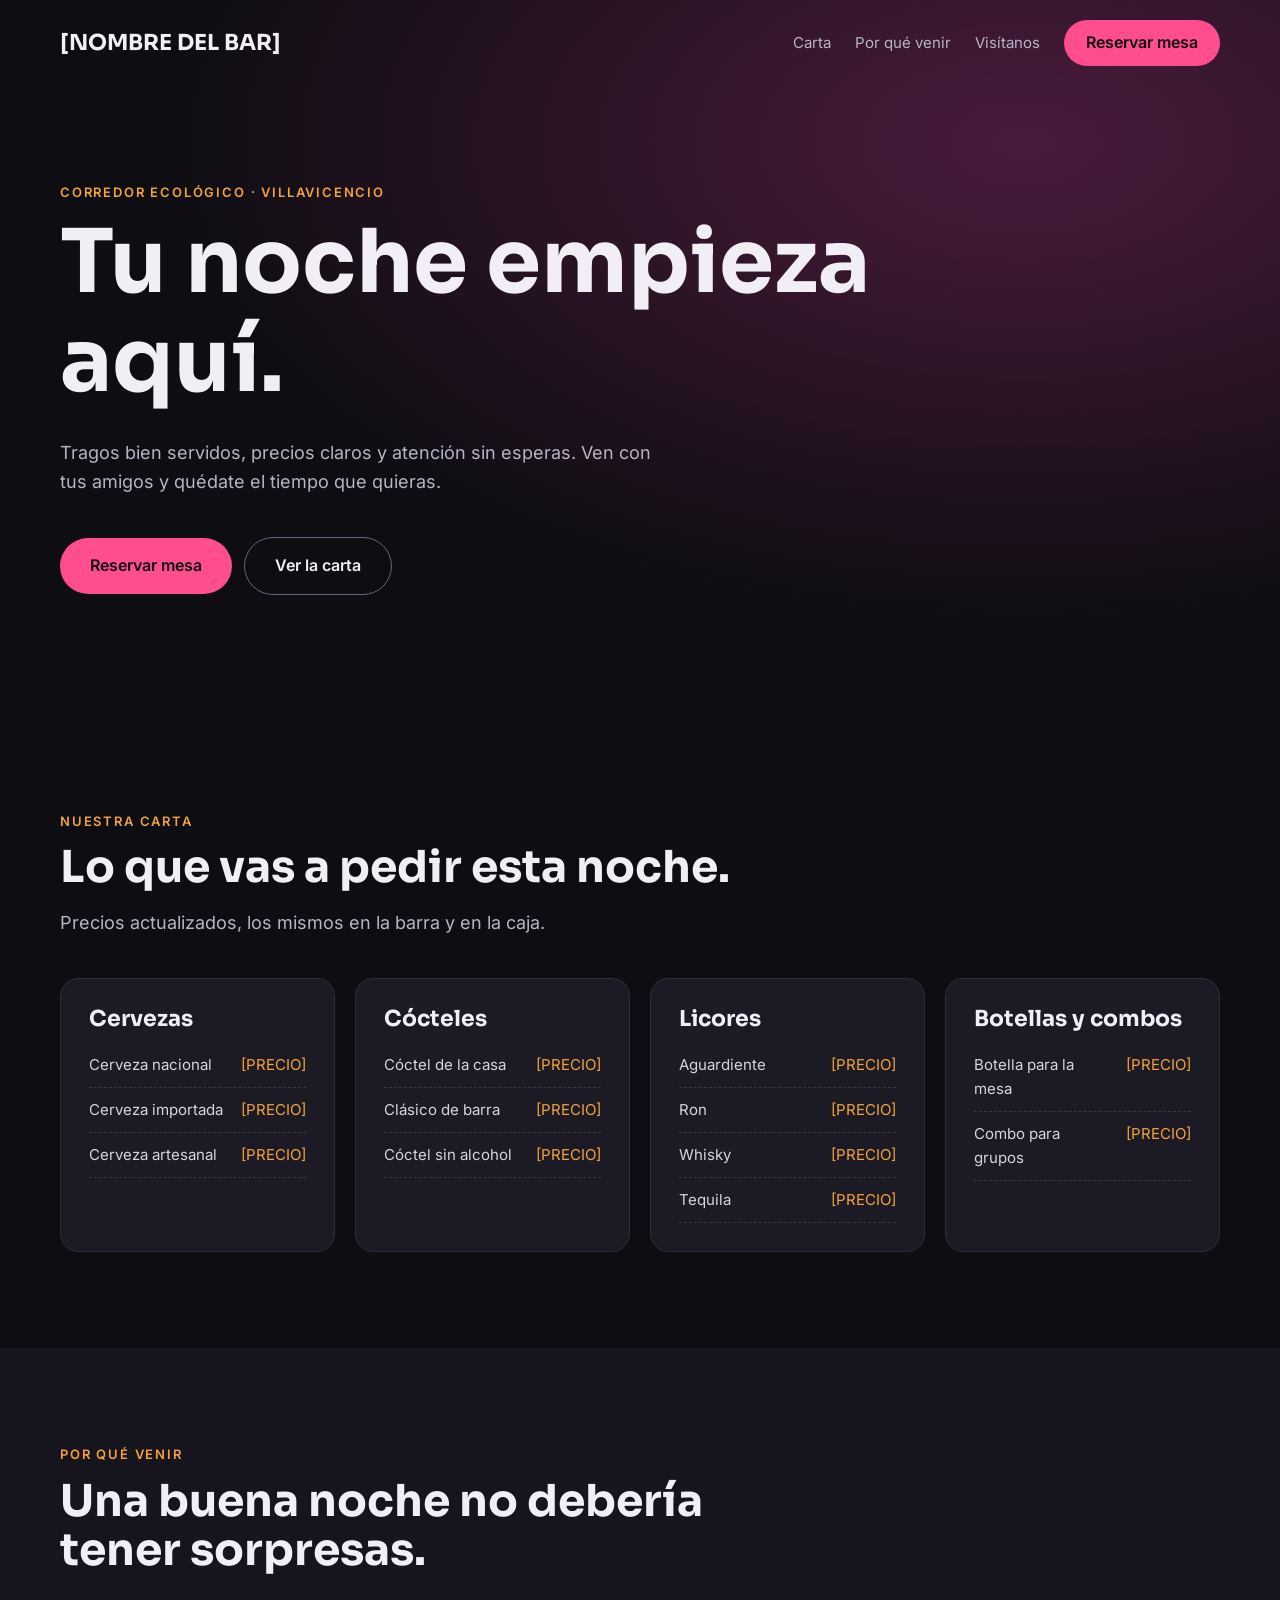
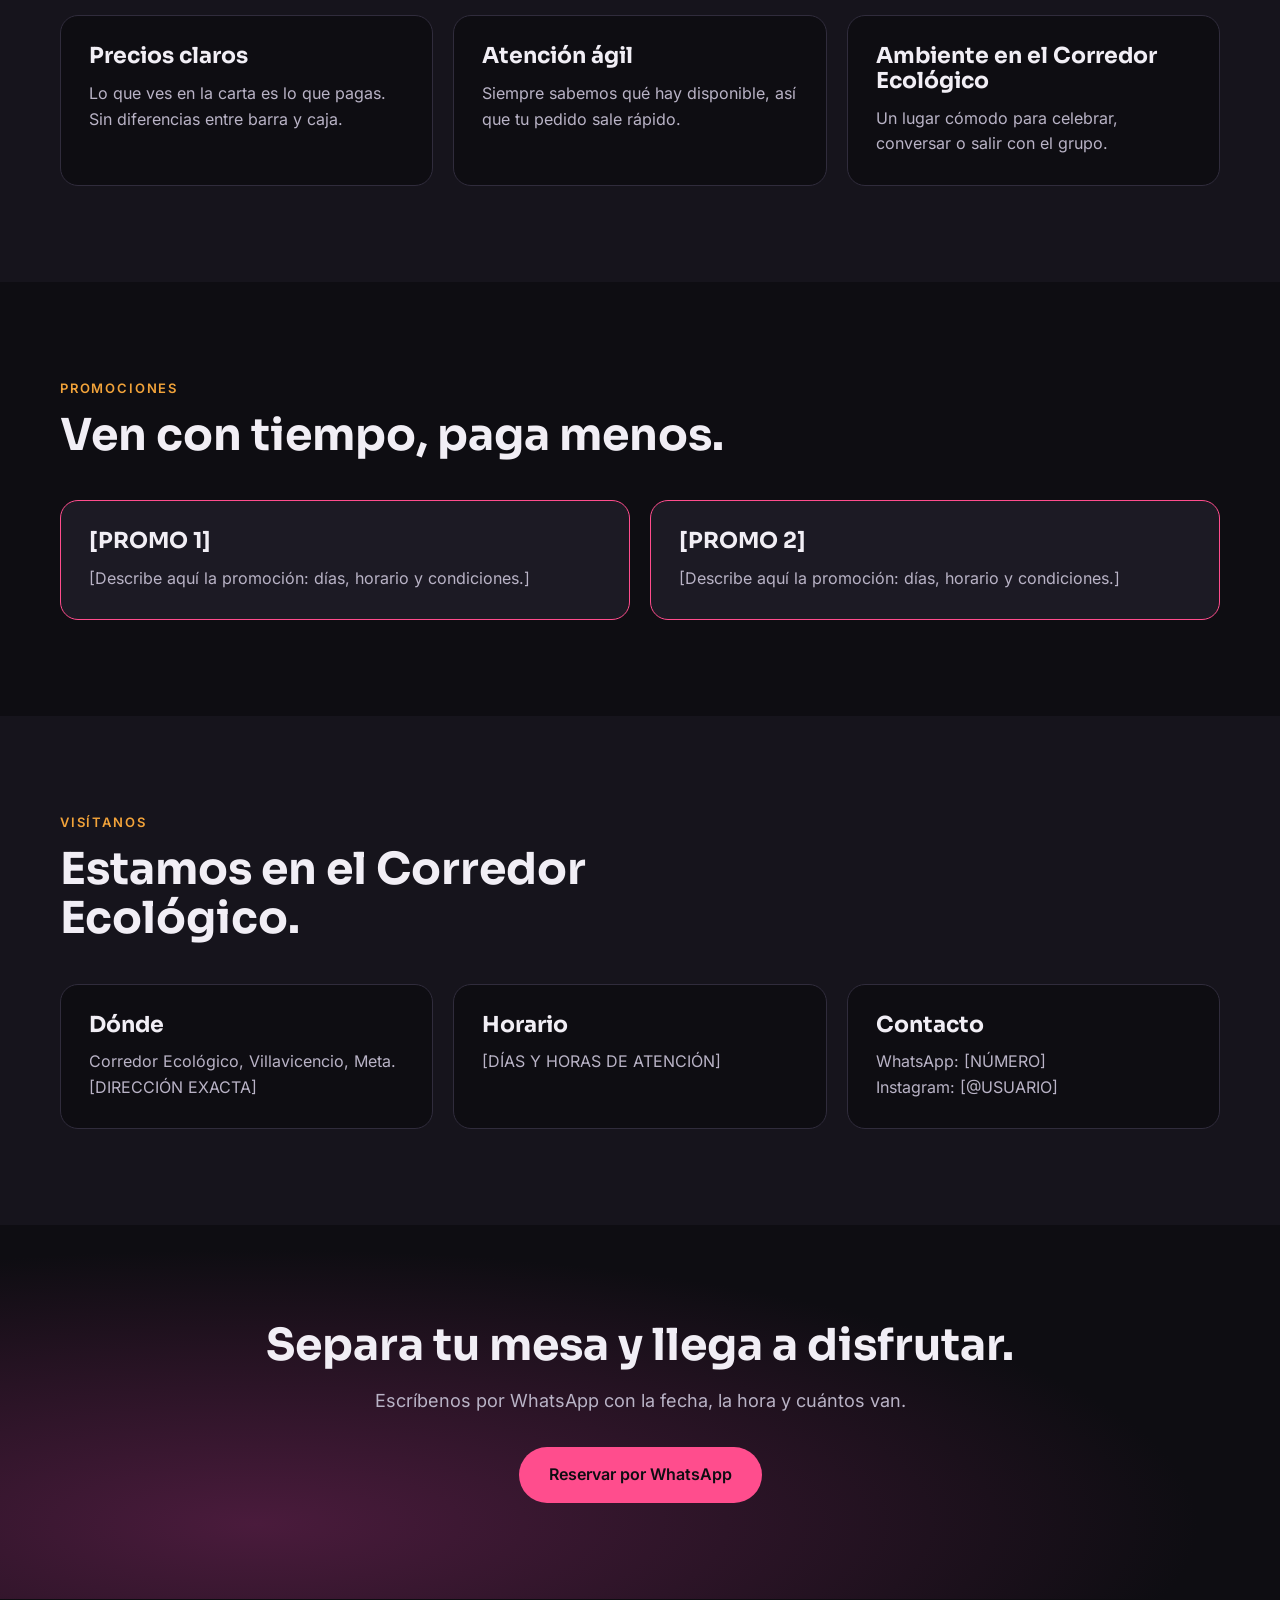
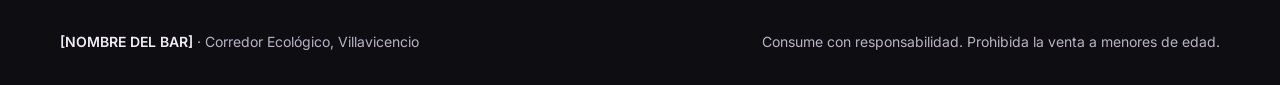
==== index.html @ ca07ac34 "Rename Landing del bar.html to index.html" ====
<!DOCTYPE html>
<html>
<head>
  <meta charset="utf-8">
<!--
Some of the files packed into this page (the "__bundler/manifest" data in this file, unpacked by the page’s script when it opens) are font files downloaded unchanged from Google Fonts (fonts.gstatic.com) when the page was saved. Google Fonts serves each family in pieces, one file per range of characters, so these may not be complete families. Each family’s license follows and still applies to its files. If you pass this file on, keep this comment in it.

Inter

Copyright 2020 The Inter Project Authors (https://github.com/rsms/inter)

This Font Software is licensed under the SIL Open Font License, Version 1.1.
This license is copied below, and is also available with a FAQ at:
https://scripts.sil.org/OFL


-----------------------------------------------------------
SIL OPEN FONT LICENSE Version 1.1 - 26 February 2007
-----------------------------------------------------------

PREAMBLE
The goals of the Open Font License (OFL) are to stimulate worldwide
development of collaborative font projects, to support the font creation
efforts of academic and linguistic communities, and to provide a free and
open framework in which fonts may be shared and improved in partnership
with others.

The OFL allows the licensed fonts to be used, studied, modified and
redistributed freely as long as they are not sold by themselves. The
fonts, including any derivative works, can be bundled, embedded,
redistributed and/or sold with any software provided that any reserved
names are not used by derivative works. The fonts and derivatives,
however, cannot be released under any other type of license. The
requirement for fonts to remain under this license does not apply
to any document created using the fonts or their derivatives.

DEFINITIONS
"Font Software" refers to the set of files released by the Copyright
Holder(s) under this license and clearly marked as such. This may
include source files, build scripts and documentation.

"Reserved Font Name" refers to any names specified as such after the
copyright statement(s).

"Original Version" refers to the collection of Font Software components as
distributed by the Copyright Holder(s).

"Modified Version" refers to any derivative made by adding to, deleting,
or substituting -- in part or in whole -- any of the components of the
Original Version, by changing formats or by porting the Font Software to a
new environment.

"Author" refers to any designer, engineer, programmer, technical
writer or other person who contributed to the Font Software.

PERMISSION & CONDITIONS
Permission is hereby granted, free of charge, to any person obtaining
a copy of the Font Software, to use, study, copy, merge, embed, modify,
redistribute, and sell modified and unmodified copies of the Font
Software, subject to the following conditions:

1) Neither the Font Software nor any of its individual components,
in Original or Modified Versions, may be sold by itself.

2) Original or Modified Versions of the Font Software may be bundled,
redistributed and/or sold with any software, provided that each copy
contains the above copyright notice and this license. These can be
included either as stand-alone text files, human-readable headers or
in the appropriate machine-readable metadata fields within text or
binary files as long as those fields can be easily viewed by the user.

3) No Modified Version of the Font Software may use the Reserved Font
Name(s) unless explicit written permission is granted by the corresponding
Copyright Holder. This restriction only applies to the primary font name as
presented to the users.

4) The name(s) of the Copyright Holder(s) or the Author(s) of the Font
Software shall not be used to promote, endorse or advertise any
Modified Version, except to acknowledge the contribution(s) of the
Copyright Holder(s) and the Author(s) or with their explicit written
permission.

5) The Font Software, modified or unmodified, in part or in whole,
must be distributed entirely under this license, and must not be
distributed under any other license. The requirement for fonts to
remain under this license does not apply to any document created
using the Font Software.

TERMINATION
This license becomes null and void if any of the above conditions are
not met.

DISCLAIMER
THE FONT SOFTWARE IS PROVIDED "AS IS", WITHOUT WARRANTY OF ANY KIND,
EXPRESS OR IMPLIED, INCLUDING BUT NOT LIMITED TO ANY WARRANTIES OF
MERCHANTABILITY, FITNESS FOR A PARTICULAR PURPOSE AND NONINFRINGEMENT
OF COPYRIGHT, PATENT, TRADEMARK, OR OTHER RIGHT. IN NO EVENT SHALL THE
COPYRIGHT HOLDER BE LIABLE FOR ANY CLAIM, DAMAGES OR OTHER LIABILITY,
INCLUDING ANY GENERAL, SPECIAL, INDIRECT, INCIDENTAL, OR CONSEQUENTIAL
DAMAGES, WHETHER IN AN ACTION OF CONTRACT, TORT OR OTHERWISE, ARISING
FROM, OUT OF THE USE OR INABILITY TO USE THE FONT SOFTWARE OR FROM
OTHER DEALINGS IN THE FONT SOFTWARE.

Sora

Copyright 2019 The Sora Project Authors (https://github.com/sora-xor/sora-font)

This Font Software is licensed under the SIL Open Font License, Version 1.1.

This license is copied below, and is also available with a FAQ at: https://scripts.sil.org/OFL


-----------------------------------------------------------
SIL OPEN FONT LICENSE Version 1.1 - 26 February 2007
-----------------------------------------------------------

PREAMBLE
The goals of the Open Font License (OFL) are to stimulate worldwide
development of collaborative font projects, to support the font creation
efforts of academic and linguistic communities, and to provide a free and
open framework in which fonts may be shared and improved in partnership
with others.

The OFL allows the licensed fonts to be used, studied, modified and
redistributed freely as long as they are not sold by themselves. The
fonts, including any derivative works, can be bundled, embedded,
redistributed and/or sold with any software provided that any reserved
names are not used by derivative works. The fonts and derivatives,
however, cannot be released under any other type of license. The
requirement for fonts to remain under this license does not apply
to any document created using the fonts or their derivatives.

DEFINITIONS
"Font Software" refers to the set of files released by the Copyright
Holder(s) under this license and clearly marked as such. This may
include source files, build scripts and documentation.

"Reserved Font Name" refers to any names specified as such after the
copyright statement(s).

"Original Version" refers to the collection of Font Software components as
distributed by the Copyright Holder(s).

"Modified Version" refers to any derivative made by adding to, deleting,
or substituting -- in part or in whole -- any of the components of the
Original Version, by changing formats or by porting the Font Software to a
new environment.

"Author" refers to any designer, engineer, programmer, technical
writer or other person who contributed to the Font Software.

PERMISSION & CONDITIONS
Permission is hereby granted, free of charge, to any person obtaining
a copy of the Font Software, to use, study, copy, merge, embed, modify,
redistribute, and sell modified and unmodified copies of the Font
Software, subject to the following conditions:

1) Neither the Font Software nor any of its individual components,
in Original or Modified Versions, may be sold by itself.

2) Original or Modified Versions of the Font Software may be bundled,
redistributed and/or sold with any software, provided that each copy
contains the above copyright notice and this license. These can be
included either as stand-alone text files, human-readable headers or
in the appropriate machine-readable metadata fields within text or
binary files as long as those fields can be easily viewed by the user.

3) No Modified Version of the Font Software may use the Reserved Font
Name(s) unless explicit written permission is granted by the corresponding
Copyright Holder. This restriction only applies to the primary font name as
presented to the users.

4) The name(s) of the Copyright Holder(s) or the Author(s) of the Font
Software shall not be used to promote, endorse or advertise any
Modified Version, except to acknowledge the contribution(s) of the
Copyright Holder(s) and the Author(s) or with their explicit written
permission.

5) The Font Software, modified or unmodified, in part or in whole,
must be distributed entirely under this license, and must not be
distributed under any other license. The requirement for fonts to
remain under this license does not apply to any document created
using the Font Software.

TERMINATION
This license becomes null and void if any of the above conditions are
not met.

DISCLAIMER
THE FONT SOFTWARE IS PROVIDED "AS IS", WITHOUT WARRANTY OF ANY KIND,
EXPRESS OR IMPLIED, INCLUDING BUT NOT LIMITED TO ANY WARRANTIES OF
MERCHANTABILITY, FITNESS FOR A PARTICULAR PURPOSE AND NONINFRINGEMENT
OF COPYRIGHT, PATENT, TRADEMARK, OR OTHER RIGHT. IN NO EVENT SHALL THE
COPYRIGHT HOLDER BE LIABLE FOR ANY CLAIM, DAMAGES OR OTHER LIABILITY,
INCLUDING ANY GENERAL, SPECIAL, INDIRECT, INCIDENTAL, OR CONSEQUENTIAL
DAMAGES, WHETHER IN AN ACTION OF CONTRACT, TORT OR OTHERWISE, ARISING
FROM, OUT OF THE USE OR INABILITY TO USE THE FONT SOFTWARE OR FROM
OTHER DEALINGS IN THE FONT SOFTWARE.

-->
  <title>[NOMBRE DEL BAR] – Bar en el Corredor Ecológico, Villavicencio</title>
  <style>
    * { margin: 0; padding: 0; box-sizing: border-box; }
    body { background: #faf9f5; display: flex; align-items: center; justify-content: center; min-height: 100vh; font-family: -apple-system, BlinkMacSystemFont, sans-serif; }
    #__bundler_loading { position: fixed; bottom: 20px; right: 20px; font: 13px/1.4 -apple-system, BlinkMacSystemFont, sans-serif; color: #666; background: #fff; padding: 8px 14px; border-radius: 8px; box-shadow: 0 1px 4px rgba(0,0,0,0.12); z-index: 10000; }
    #__bundler_thumbnail { position: fixed; inset: 0; width: 100%; height: 100%; display: flex; align-items: center; justify-content: center; background: #faf9f5; z-index: 9999; }
    #__bundler_thumbnail svg { width: 100%; height: 100%; object-fit: contain; }
    #__bundler_placeholder { color: #999; font-size: 14px; }
  </style>
  <noscript>
    <style>#__bundler_loading { display: none; }</style>
    <div style="position:fixed;bottom:12px;left:12px;font:13px/1.4 -apple-system,BlinkMacSystemFont,sans-serif;color:#999;background:rgba(255,255,255,0.9);padding:6px 12px;border-radius:6px;box-shadow:0 1px 4px rgba(0,0,0,0.08);z-index:10000;">
      This page requires JavaScript to display.
    </div>
  </noscript>
</head>
<body>
  <div id="__bundler_placeholder">Loading [NOMBRE DEL BAR] – Bar en el Corredor Ecológico, Villavicencio...</div>
  <div id="__bundler_loading">Unpacking...</div>

  <script>
    
document.addEventListener('DOMContentLoaded', async function() {
  const loading = document.getElementById('__bundler_loading');
  function setStatus(msg) { if (loading) loading.textContent = msg; }

  const FONT_MIME = /^(font[/]|application[/](x-)?font-|application[/]vnd\.ms-fontobject)/i;
  const MIME_TOKEN = /^[\w.+-]+[/][\w.+-]+$/;
  function toBase64(bytes) {
    let bin = '';
    for (let i = 0; i < bytes.length; i += 0x8000) {
      bin += String.fromCharCode.apply(null, bytes.subarray(i, i + 0x8000));
    }
    return btoa(bin);
  }

  // Error sink persists across replaceWith since it's on window, not the DOM.
  window.addEventListener('error', function(e) {
    // Failed resource loads (CSP-blocked links, scripts, images) fire plain
    // events at the element — warn only; real JS errors carry message/error.
    if (!e.message && !e.error && e.target && e.target !== window) {
      console.warn('[bundle] resource failed to load:',
        e.target.tagName, String(e.target.src || e.target.href || ''));
      return;
    }
    var p = document.body || document.documentElement;
    var d = document.getElementById('__bundler_err') || p.appendChild(document.createElement('div'));
    d.id = '__bundler_err';
    d.style.cssText = 'position:fixed;bottom:12px;left:12px;right:12px;font:12px/1.4 ui-monospace,monospace;background:#2a1215;color:#ff8a80;padding:10px 14px;border-radius:8px;border:1px solid #5c2b2e;z-index:99999;white-space:pre-wrap;max-height:40vh;overflow:auto';
    d.textContent = (d.textContent ? d.textContent + String.fromCharCode(10) : '') +
      '[bundle] ' + (e.message || e.type) +
      (e.filename ? ' (' + e.filename.slice(0, 60) + ':' + e.lineno + ')' : '');
  }, true);

  try {
    const manifestEl = document.querySelector('script[type="__bundler/manifest"]');
    const templateEl = document.querySelector('script[type="__bundler/template"]');
    if (!manifestEl || !templateEl) {
      setStatus('Error: missing bundle data');
      console.error('[bundler] Missing script tags — manifestEl:', !!manifestEl, 'templateEl:', !!templateEl);
      return;
    }

    const manifest = JSON.parse(manifestEl.textContent);
    let template = JSON.parse(templateEl.textContent);

    // Nested page bundles (iframe targets). Each ships ONCE, in the ROOT
    // document's manifest; frame srcs carry an about:blank#<uuid> marker
    // instead of a substitutable uuid. Every document mints the blobs for
    // its OWN frames — from local text at the root, or text obtained from
    // its DIRECT parent over the relay protocol below — so each frame
    // navigation stays same-origin with its initiator and a deduped page
    // loads at any depth on any host, including a file:// download's
    // opaque origins (where a blob minted by one document cannot be
    // navigated to by another).
    const pageOrderEl = document.querySelector('script[type="__bundler/page_order"]');
    const pageOrder = pageOrderEl ? JSON.parse(pageOrderEl.textContent) : [];
    const pageSet = new Set(pageOrder);
    const pageTexts = {};

    // ── Nested-page text protocol (parent-chain relay) ──
    // Page bundles ship once, in the ROOT document's manifest. Every
    // document mints the blobs for its OWN frames, obtaining page text
    // through a strict parent-chain relay: a document only ever SENDS to
    // its direct parent (which, for every document the publisher's own
    // runtime minted, is another publisher document) and only ACCEPTS
    // text from that direct parent; requests from below are honored only
    // for the document's own child frames, and the ROOT never sends
    // upward at all. That last rule is load-bearing: the artifact host's
    // frame-ancestors allows claude.ai (and friends) to frame an
    // artifact, so window.top can be a FOREIGN document — a top-addressed
    // protocol would hand page uuids to that ancestor and accept forged
    // "page text" from it, minting attacker HTML as an artifact-origin
    // blob document. The chain never touches the ancestor: requests stop
    // at the root, replies are origin-addressed per hop (never '*' when
    // an origin exists), and both directions are origin-gated (on https
    // a foreign sender's origin can never equal this document's; in
    // opaque contexts — file:// — everything serializes as 'null', where
    // an embedded EXTERNAL frame still fails the gate by carrying its
    // own real origin, and a sandboxed child of such a frame is excluded
    // by the own-child-frames check plus uuid unguessability). Shape is
    // deny-by-default: one request form, one reply form, no error
    // replies.
    // window.origin is the SERIALIZED SECURITY origin ('null' in opaque
    // contexts such as a sandboxed preview iframe) — location.origin is
    // computed from the URL and stays 'https://…' even when the document
    // is sandboxed, which would misgate every opaque chain.
    const OWN_TARGET = /^https?:[/][/]/.test(window.origin || '')
      ? window.origin
      : '*';
    function trustedOrigin(e) {
      if (e.origin === window.origin) return true; // https chains; opaque==opaque
      // file:// trees: Chrome serializes the file document's origin as
      // 'file://' while the blob: documents it mints serialize as 'null',
      // so the two legitimate shapes can never string-match — accept the
      // pair in both directions. https origins never serialize as either,
      // and sender identity (own child frame / direct parent) is checked
      // separately.
      return (
        (e.origin === 'null' &&
          (window.origin === 'file://' ||
            window.location.protocol === 'file:')) ||
        (/^file:/.test(e.origin) && window.origin === 'null')
      );
    }
    // Non-empty only in the root document (nested bundles ship an empty
    // island), so it doubles as the root marker: the root answers from
    // local text and treats a miss as authoritative — never relaying to
    // its (possibly foreign) parent.
    const isPageRoot = pageOrder.length > 0;
    const blobUrls = {};
    const resourceBlobs = {};
    const UUID_SHAPE = /^[0-9a-f]{8}-[0-9a-f]{4}-[0-9a-f]{4}-[0-9a-f]{4}-[0-9a-f]{12}$/;
    const pendingFrames = {}; // uuid -> [{el, frag}] awaiting text for own frames
    const pendingRelays = {}; // uuid -> [childWindow] awaiting text to pass down
    function mountPage(el, frag, text) {
      const pageBlob = new Blob([text], { type: 'text/html' });
      const u = URL.createObjectURL(pageBlob);
      resourceBlobs[u] = pageBlob;
      el.src = u + frag;
    }
    function deliverPage(uuid, text) {
      const frames = pendingFrames[uuid];
      delete pendingFrames[uuid];
      if (frames) for (const f of frames) mountPage(f.el, f.frag, text);
      const relays = pendingRelays[uuid];
      delete pendingRelays[uuid];
      if (relays) {
        for (const cw of relays) {
          try { cw.postMessage({ __bundler_page: uuid, __bundler_text: text }, OWN_TARGET); } catch (err) { /* gone */ }
        }
      }
    }
    function ownFrameWindows() {
      const out = [];
      for (const f of Array.from(document.querySelectorAll('iframe'))) {
        try { if (f.contentWindow) out.push(f.contentWindow); } catch (err) { /* detached */ }
      }
      return out;
    }
    window.addEventListener('message', function (e) {
      const d = e.data;
      if (!d || typeof d !== 'object' || !e.source) return;
      // Origin gate first; the structural checks below (own-child-frames
      // for requests, direct-parent + solicited-uuid for replies, the
      // root's never-relay rule) are what hold in fully opaque chains
      // where origin strings can't discriminate — a sandboxed root's
      // FOREIGN wrapper still fails all three even though both serialize
      // as real-vs-'null' rather than matching.
      if (!trustedOrigin(e)) return;
      if (typeof d.__bundler_need === 'string' && UUID_SHAPE.test(d.__bundler_need)) {
        // Requests are honored only for this document's own child frames.
        if (ownFrameWindows().indexOf(e.source) < 0) return;
        const uuid = d.__bundler_need;
        const text = pageTexts[uuid];
        if (typeof text === 'string') {
          try { e.source.postMessage({ __bundler_page: uuid, __bundler_text: text }, OWN_TARGET); } catch (err) { /* gone */ }
          return;
        }
        if (isPageRoot || window.parent === window) return; // authoritative miss
        const waiting = pendingRelays[uuid];
        if (waiting) {
          if (waiting.indexOf(e.source) < 0) waiting.push(e.source);
          return;
        }
        // Never-answered uuids would otherwise accumulate forever under a
        // request spray; past the cap (far above any real page count) new
        // relays are dropped rather than remembered.
        if (Object.keys(pendingRelays).length >= 128) return;
        pendingRelays[uuid] = [e.source];
        window.parent.postMessage({ __bundler_need: uuid }, OWN_TARGET);
      } else if (
        typeof d.__bundler_page === 'string' &&
        UUID_SHAPE.test(d.__bundler_page) &&
        typeof d.__bundler_text === 'string'
      ) {
        // The shape test is load-bearing beyond tidiness: the solicited
        // check below uses the in operator, which matches prototype keys
        // ('__proto__', 'constructor') — an unshaped key would reach
        // deliverPage and throw, painting the error banner.
        // Text is accepted only from the direct parent — the document
        // that minted this one.
        if (e.source !== window.parent || window.parent === window) return;
        if (!(d.__bundler_page in pendingFrames) && !(d.__bundler_page in pendingRelays)) return;
        deliverPage(d.__bundler_page, d.__bundler_text);
      }
    });

    const uuids = Object.keys(manifest);
    setStatus('Unpacking ' + uuids.length + ' assets...');

    await Promise.all(uuids.map(async (uuid) => {
      const entry = manifest[uuid];
      try {
        const binaryStr = atob(entry.data);
        const bytes = new Uint8Array(binaryStr.length);
        for (let i = 0; i < binaryStr.length; i++) bytes[i] = binaryStr.charCodeAt(i);

        let finalBytes = bytes;
        if (entry.compressed) {
          if (typeof DecompressionStream !== 'undefined') {
            const ds = new DecompressionStream('gzip');
            const writer = ds.writable.getWriter();
            const reader = ds.readable.getReader();
            writer.write(bytes);
            writer.close();
            const chunks = [];
            let totalLen = 0;
            while (true) {
              const { done, value } = await reader.read();
              if (done) break;
              chunks.push(value);
              totalLen += value.length;
            }
            finalBytes = new Uint8Array(totalLen);
            let offset = 0;
            for (const chunk of chunks) { finalBytes.set(chunk, offset); offset += chunk.length; }
          } else {
            console.warn('DecompressionStream not available, asset ' + uuid + ' may not render');
          }
        }

        if (pageSet.has(uuid)) {
          pageTexts[uuid] = new TextDecoder().decode(finalBytes);
          return;
        }
        if (FONT_MIME.test(entry.mime) && MIME_TOKEN.test(entry.mime)) {
          // Strict artifact hosts allow font-src data: but not blob:.
          blobUrls[uuid] = 'data:' + entry.mime + ';base64,' +
            (entry.compressed ? toBase64(finalBytes) : entry.data);
        } else {
          const blob = new Blob([finalBytes], { type: entry.mime });
          blobUrls[uuid] = URL.createObjectURL(blob);
          resourceBlobs[blobUrls[uuid]] = blob;
        }
      } catch (err) {
        console.error('Failed to decode asset ' + uuid + ':', err);
        const blob = new Blob([], { type: entry.mime });
        blobUrls[uuid] = URL.createObjectURL(blob);
        resourceBlobs[blobUrls[uuid]] = blob;
      }
    }));

    const extResEl = document.querySelector('script[type="__bundler/ext_resources"]');
    const extResources = extResEl ? JSON.parse(extResEl.textContent) : [];
    const resourceMap = {};
    for (const entry of extResources) {
      if (blobUrls[entry.uuid]) resourceMap[entry.id] = blobUrls[entry.uuid];
    }

    // Artifact-host CSP (connect-src 'self') refuses fetch() of blob: URLs —
    // consumers read these Blobs directly. Survives the swap like the error sink.
    window.__resourceBlobs = resourceBlobs;

    setStatus('Rendering...');
    // Page uuids have no blob here — they ride inside about:blank#<uuid>
    // frame markers the pass below resolves after the swap.
    for (const uuid of uuids) {
      if (pageSet.has(uuid)) continue;
      template = template.split(uuid).join(blobUrls[uuid]);
    }

    // Strip integrity + crossorigin — blob URLs from a file:// document inherit
    // a null origin, so crossorigin forces a CORS fetch that SRI then rejects.
    // The manifest bytes are ours; SRI protects against CDN compromise, not this.
    // appifacts: only on tags now pointing at OUR blob: URLs. A reference the
    // bundler left live-fetched (an absolute x-import, a runtime dependency it
    // could not embed, an authored external script) keeps the pin it was
    // written with: that fetch is exactly what SRI protects. (A crossorigin
    // on a parent whose child carries the blob — <video crossorigin><source>
    // — is left alone too; the attribute is then the author's to drop.)
    template = template.replace(/<[a-z][^>]*>/gi, (tag) => /\s(?:src|href|srcset|poster|data|xlink:href)="blob:/i.test(tag) ? tag.replace(/\s+integrity="[^"]*"/gi, '').replace(/\s+crossorigin="[^"]*"/gi, '') : tag);

    const resourceScript = '<script>window.__resources = ' +
      JSON.stringify(resourceMap).replace(/<\//g, '<\\/') +
      ';</' + 'script>';
    // Inject after <head> so the DOCTYPE stays first; prepending the script
    // would push the parser into quirks mode. DOMParser always emits a <head>
    // (synthesizing one if the source HTML omitted it) but may carry
    // attributes through, so match the full opening tag. slice() rather than
    // replace() keeps us clear of $-pattern substitution in resourceScript.
    const headOpen = template.match(/<head[^>]*>/i);
    if (headOpen) {
      const i = headOpen.index + headOpen[0].length;
      template = template.slice(0, i) + resourceScript + template.slice(i);
    }

    // Parse the template and swap the root element. Scripts inserted via
    // DOMParser/replaceWith are inert per spec — re-create each with
    // createElement so they execute, awaiting onload for src scripts to
    // preserve ordering (React before ReactDOM before Babel before text/babel).
    const doc = new DOMParser().parseFromString(template, 'text/html');
    document.documentElement.replaceWith(doc.documentElement);

    // Resolve page-frame markers: mint this document's own blob for each
    // framed page — from local text when this is the root, otherwise by
    // asking the direct parent over the relay protocol above. An
    // unanswered request leaves the frame on about:blank, the same
    // degraded state as a refused embed.
    {
      const MARKER = /^about:blank#([0-9a-f]{8}-[0-9a-f]{4}-[0-9a-f]{4}-[0-9a-f]{4}-[0-9a-f]{12})(#.*)?$/;
      const needed = [];
      for (const el of Array.from(document.querySelectorAll('iframe'))) {
        const m = MARKER.exec(el.getAttribute('src') || '');
        if (!m) continue;
        const text = pageTexts[m[1]];
        if (typeof text === 'string') {
          mountPage(el, m[2] || '', text);
        } else if (window.parent !== window && !isPageRoot) {
          const had = pendingFrames[m[1]];
          (pendingFrames[m[1]] = had || []).push({ el: el, frag: m[2] || '' });
          if (!had) needed.push(m[1]);
        }
      }
      for (const uuid of needed) {
        window.parent.postMessage({ __bundler_need: uuid }, OWN_TARGET);
      }
    }

    const dead = Array.from(document.scripts);
    for (const old of dead) {
      const s = document.createElement('script');
      for (const a of old.attributes) s.setAttribute(a.name, a.value);
      s.textContent = old.textContent;
      // text/babel scripts with a src: read and inline. transformScriptTags
      // does XHR against the src, but blob:null/ from a file:// origin is
      // silently dropped. Inlining makes it a plain inline babel script,
      // which transformScriptTags handles unconditionally.
      if ((s.type === 'text/babel' || s.type === 'text/jsx') && s.src) {
        const pre = resourceBlobs[s.src.split('#')[0]];
        s.textContent = pre ? await pre.text() : await (await fetch(s.src)).text();
        s.removeAttribute('src');
      }
      const p = s.src ? new Promise(function(r) { s.onload = s.onerror = r; }) : null;
      old.replaceWith(s);
      if (p) await p;
    }
    // Babel standalone auto-transforms type=text/babel on DOMContentLoaded,
    // which fired before we swapped the document. Trigger manually if present.
    if (window.Babel && typeof window.Babel.transformScriptTags === 'function') {
      window.Babel.transformScriptTags();
    }
  } catch (err) {
    setStatus('Error unpacking: ' + err.message);
    console.error('Bundle unpack error:', err);
  }
});

  </script>

  <script type="__bundler/manifest">
{"55bba86d-2329-4914-a43c-98ae53ae050a":{"mime":"text/javascript","compressed":true,"data":"H4sIAAAAAAAACqV9aXfbNtbw9+dXUJyMAlgQLTlLW8owJ02cNm2cpHa6jaw6FAlJjClCJSEvlfTf33OxEZTkLvOensYiAILAxcXF3XF46H1z+u70/MXH01fepORzL0265bIQ2ZwdVmVyeBCIyut6KfcKLjyWZiLwztl4meWpd5uJmfdpvCw8+RyI6pOHKsY8MWPeIk6u4ynzzk9fvDo79Sa8lMUVX5YJ6/Iiv/dKlmQLhoP/85cV8ypRZonwBwhherK6iUvvXND3488sEUHKJlnBPpR8wUpxT84ERYIUhGF6UnhZ4YnoXMiSFSuWc1bG45yFrR5JeDHJpkv7fFtmwvy+ifMlC9kGh2JYjCgjH+tOz6A3cb9gfOIVLepX9/Mxz/2o6Ph+CE0Gk2WRiIwX3luEVwkvKuEJepsVKb8NzlmciEE2QS2Bxazkt17Bbr3TsuQl8mv4hp7b3ssqCeL4Js5yGKN3z4SPByUTy7LwxMZ+8aN44JOv3p/906++en/2lx+GpXhBEQqCQGB68hbhIClZLNhpzuasEKrCBYlAwoywoCL4fcnK+wuWs0TAWO66aeJjOdIC668UyzwfqDfY7htVUmYLMUxjEXfTpKseRz4mq0XJF1VYkkXJbjJ2G/IN/RqxKJgy8UKIMhsvBUO+fFE29XEUwbfM9FaCzRd5LFhYBFlRsPLbj2dvyecqZO02CwS7Ey95IVgh1mvfJ7tfq1dFNCZ9eAyzRFF4WQ1/Oxkd4OjkMGB3LEHiz2eex5V4U6Ts7v0E+ceH0MuJAhajlHb76zU7hqGm7G5PDyUVQZVnCUO6TacY9kZBzoqpmBGGSUUBKV69P/sQlxUrEQ4W8ON1yecXosyKKRLEh2kfzsQ89/E/XYnMwiaHlaj+l5UoAf5Vu109AH/3GzX8vwbwK+zXHarW8A37AjxsBjkTXjEQ5f2qoN9dvH+nYIAE3iSxSGarv3h/I9dvvXboA5dkyl+vX5RlfB9klfyLCvyXYzErX5CSsuCRrmy3ded1EbVfiepC1SOnq81gwkukOqs8PvE04bxm9xViGFfD3qhFqf/Ib7cRH1YjyobVyMJeDc99h2ONNRFvDrt0YP5B4rwEJ5UrpIGasoSn7MfzNy/5fMELoBGFAe5GfRIVQbXIM4H8Qx8HC75AeL32zzkXPg5KtsjjhKHDyyBNLgNAxUdr9Td6dEh837aVxOmVoJ/+z/M8L6iSrnxzxvOUlatxnFxPS74s0jDhOS+78+wOZYVXldMxSZZlyQrxEiq8L/9NRBkX1SKGMjyQ3XnemJcpK8P+4s6reJ6l3l9086z3Z/10yzjNllV4tLgbjPldt8r+yIppqCvH/G7Ab1g5yfltOMvSlBUb+fp/rtn9pIznrPKqpFvNsoKtev92Jtdd8CqDBQn7vd6/YRAb+LG3ha5XPQNAAWawk0XJ4nlWTLeBSP68ZVYIVi7g1zyrqqyYruynSpbHIrthFgh/ezWe/SkU5cuh0+DvTyYMx2zCS/ZPJ2XeA/oO1Ch8/NgMyk43Hlc8Xwo2yIqKibA3WHDZT5fdsEJUYcGLfaDIs4LFZXcKuAEb5ateyqaknI5jdNT/gvT7X5EvvyA97B09+7cufvoFOTp6Ro76fRJ89Qx7T774974Xnj/5N979IGAdC58CogCSDOIim8dyAga5vH7wtPJYXDEvKyZZkQn2DyBciFk3mWV5iorOV0CJthrg/3kN9va808z2v6pn9gDo/xlN2OwjMV0G/NVqEacpDPHp4s77cnE3mPBChP3+4u6wHzz1lll3zgteLeKEEfvLDEih81+M5YttwnLLy7Q7Lll8Hcp/u1BQD3F3W6ZZtcjj+zArAOO645wn14PbLBWz8IjNBzOWTWci7LP5NhEy47xhpciSOO/GeTYtQjibu2MuBJ8PHJgqPHz2jJj/gyd4sENGZasegf+CZ/+YSu4QANPBsmJlt5LMilzzffBYFiWreH7D0hWsUncSz7P8PnxgjWQTuWOCL5+x+T9aswcPg7+Ngf3tHpoQerK4s1RII2DPe7K4q6c945WQf+PKYOo2da4b53yaJdvNLFUTfBECaudsIuSPP7qSwwyP+k+/ePrlk+dPvxjM47uuQqnnvWS2Pbbnizuv34NVrQHwr3Gv1zvq6SX912Qy0Xvn6G/tnSY8ni7uBrezTLCubBQuSta9LePFPkqspn144J1lMOHK+3D+5t3Hq69fXJy+ffPu9OrlxQUIlvFiUR3esrGXsuS6W4l4yrrsbsFLAXLx5fKo13/qXTO28MZczPSo4MXqvkg8kLhyR6L2SjaNs6LyYiUxe5Vgi8A7OFTn/JylWewtyqwQ3kr39Z8FCNErbx6X06wIvV7wLJkPvI2ultItI56Uar2Vp2hBVlRZykIvvuFZWjf+F4yEc0HsL+/Eoom38jQN8OKl4PVbB8Q7sDQbfsYTwUo7QE8NWJ3K3Tj9vKxE6LE7EIG97i0bX2ei+3AT2wsgRVryRXeS5YKVoQer5LWyOQA7LpzO/rKl7dOeAN2UAe3zul99VTX6dFosS3VYeEGv16/+or9MMNW8m/BlIUKv/0C3kyzPu3MOqwEY8hfdAoUGLBMs9MplUcBh6PYriUG2Nd7evsGq1YN/P5H3gvpwzpIxT+9XhtLD4a+xqrexqGF+nBi8cNtv/FrI/ywVLor7Z7QIFrGYFfGcSTEAJCSHeY8eHWaBYJVAbwRIIxjEBCZF0R/P3yIRjOMKxIX1WkkDuqumxADSBsO18PFGCh/Qk67fI3VsiXSecISXP+QEaMqTJWgxjOzO6FuQVuQU2F4R+y3ChNPPAhUk54lcBDwQwTwur18zkcxYijgmIqiYABnlXTxnqiBO+UJIwTtFHKRxrYm5uoIjCfRi1Xo9gS6Q6TiYlWyCAzFjBbqiJ1cBv46upFyMcOj7dY0e/[base64]/VY0lQLcdVEKcpSjFR7VVRynImGErxZkOGIwPTpfraGZvzZu8NEX4KR0gSSLH8jIl4vV5tDLTm1KmIguF0FIF+NF7mYjBvUQo03+u12ygdTkd0js32STdk6LxphX/vBcrJKgiCJQmCQLV4f8PKMksBH1ebjYHvhILq0bw20WsGOB65DygDCb5IWYleoBjjcOI+kgwTLsV2Jujhb8MX3f/G3T+uHo30r173q6tHo4ND8iNUd6PLtIMug8u0g6NHh/UKvlLUx+xZrbwqcCDKbI6a21dqz4a9EaXUR367zYZMKze6fVmI/Xb7G0mZ9Nygd6Y1aX3S7WNsd/9raAc9lubrnLrNe6TU6jnQtrk1urxTBnyhv4/xoLrNYOdBIV4lccV8GFGoB8IppdVAFrfc4pYtbjauBhoVnJaV1FgZALR8PclWY5LY6hh9US6ZbdSzxZM4r+ryvi0HQuM3CCXUwGiXhdLbp7b6R6GOAYajd8v5mJWI4dAsxgk9arfNOB/[base64]/ab3eU37422XaOVSjqMwoSlpGwbBSI+jQfqeqB7Gxq6E/PPQVHlS0TzLKO301zMwOs92uTnoDuSrFMDPvVM6qm+IR4F/V7ZJK4Z/k9QdZpwPbu2pBmR6hOQ4lkaxnRTKM9ehzAF7W6avxmompxSkldf6Z+lXSTeI5y7s++VlIbu2CCeTHXjwel97YG6eZN065Ny69JBPMA/bLS1nupZPCY3Mv80DWuR6nIL1ce797lVfF84VXzeM896pFXEij37W0/fFi6lXLsVctF97SgxHcjkvfKIk9H2NSCLrS0j2MrYxvtbDvE2XVM6XyyScC+N26EJ58IoB/qAvhySdiwnndqXzyiSjrktInwnkLXpk5nfgkiReSGzdl+tnfkNJaMcG+elqIMmMV0kVMPxYCUG6B0FCQYoTpybAgYoQxeeQCPs/57etlnl8kJWOFF0shE6S11zxZVvLXhzy+95IZS64ZaKsLUfK88vShAH9Z6aVZBQBKzY8PWSKWJXtT6B+m/JzNuWDQI4hcYMKdv+M/xXkGXKSntENeJtj8IuEL5uWcL7z5MhfZImfefClY6hX8jKfLnHlF/SJfsMIDSad6I3VRXsni9L0yCP++zEqWeiW7YcAmexX0nHoVi+c5qypPrTdLm4jxu6ArXiR5llyHPi9ewg+f8CKZxcWUySL5C8qyYrEUUPQGfkBJtRzPM1l0IX9B2TW7T/ltAYXfs/tX/LbQpcuFLvtxoUsWJasqXfgBfkP5nC8rZno4gwfTh6xRvchy1Y8sZaCksBWn8GTrchbfMFv3Fp6gbgILD8USA6BknC9lH1/nS/[base64]/R5XqpVDleh2gxi4C1NgVgBoDXKgwkLVKETuAF6bEjsK20UOxLfR4bL1V1zRavTGlEhJWtWIAaAugtw35SdBPKAqHv534j0drf/ibPzrw14+Hvz0eHTzGB5/It4pUn7Pp6d0C+cforqvUMus00b8w8js/iY6PD0984k8zHxOuuqWXl9WB6VQ+6J7XFEUteB76j0d4PfzthI7ga983v4aOW91uNzpZw9/h5WV1eXkxOoi63VZ0gtfoGClT/VoK1mvY5HHJ4rXIRM4wiii8cngywn6Hi45/glHdx/Hl5eHl5ROnkXRpOMHr42Hc/eNF97+j4W+q5mC3JzPP/wp6SBtzrKeILiuMoK9RZyi7s6Lg6AAGd1kdUHw4raW/7xrOFoyeMGsz/q8gqCScVJieAKOkxOGoDHnn505Vm5blhw6nJKMnftfvZIHgb/ktbLWKIYxr/xf7yveCIEZk3yTD9KS0wnbEQh4ViONOFhYgRta87S9KS0Xrbr4VBBWEkRLTE//Y77BO2fFPjg/hl3/iY+I2PjyesXzOBLqs1if4cJoR/[base64]/sd6Xq057urvFziCF4uwqOdQNTC3ofRhYNMUhrEZ+LiWDplSHYBPUKi0bOVxb1cac3QQVhFSDPkOtCIe/og4HtkXShB51AtWRHPcPJruXFY0qg4uV5crNLysLi9GnQhfbi43l9XBIyUwuQLdsD+y0gU9eYVKkNLlQmZFki9TViF/tapnDJ5QCg6Hu584nGKnM6b4Zr3h2/0Ieuc4inw/5Dj4zLMC+b6ZFqjcHKT8QbhYKfEDvl8uQdsJMjEULUouOPjj+FGrHx7+hqKw29WUD7RV3VFnrXBP0azu6AA/sigohSnB6OFv0vfJ+nJ0UVJV61iIEndR0MGucouxBsSZ9RwzaxOtrrMiDQGu0ikqLIZHo41yKYLvFcxKDUPts+UTrVQlfp4V1z7x50zEPvFB9+4TP5PD8olv/rL5mKU+MV5HxJcWhtwH/zClN/aJr8QnaV2ArqSE5atjF6orJurnOVdnrR8vFrmsUJCQPwtuvnc3X/gjR1dbsnqNWgULZnGFxNZerFeUu61R6/C3rZWpF2a9bpIRXgAZkStelUnKE7P+Cmz6IcnjqjIPWWp/[base64]/cEuxSXxWUJh5i0Fe2qxls96bJnzhljkWOwpcWiCg8P08RZfaAVQVbcgCgvLXVAGhOe1/SYUvlmaPSPqht/vS6ManIeZ7ngtoEAyQNHrV7YKtrtUu0CEYd+u61IZpjN4ym7PERRq7qZYmNJZI6XYNVRM2xa+1p9x9qXM8dVUXID2ntTbnDADN9VQO4BVdMI+Ie0KWlLgGUETdNSqiq5hC13fUzZlkHyD7ASIkakJ6z8d2PUlJk0WdXtsj/YybP+Ubv9R5DkLC4RJubtCpPKnNuZ9LWEffiHXM6zeFHvicxwUK2mo6rAeyZZ0OFohz1RbzPr/coe9n5l2/rilQhLcgM+2mygXy9bYEAAS4C/[base64]/TYNTBl9UB+ecFl/jRYVbvi1QvtFpbu417egX7pqDvUA5RYxpYS/QJrtw5a3uYdfDWAtYsrt7fFigRROAoEUMxChXpkFYz81osaUJtdJwYFtAYYrYMkI+QNqeVw/[base64]/3Wfe5AcoSTc1iXdMUHtzG17qxMthMu3R8eL2Br81pj1xQZRKCUVx05yfQcoDhk8c8mtNpeEGnZErRvHOBD48Gzgflns3BSo7ATH5wGUhjeRSyYbcziqTJXKlV/i0lkowsofG/0LDX/SruTkarJ5u1/f3U+f3c+f3lRr76DT188COuZmbBkF5YypSsrndLTb5tcENRl1lBvYOKrsAHNfdlwlIAqWsWLqO5UFuCAzKbh0p5oLTbObYOMdnwaNQUF0hK851CeHFJKU3X69ZyvW6lpocp/d1sngx2F9EPuXyodR0Tgaa4g5brdWp3RXncj0RY6DM9oct60LF9UINO2u3YQGHOUAKiXQz/MINZE8q17P0NJle0sg/w+qTdvmq3J/owoZReGRcDCwiu2c5vAACVfZATr99LrV1yqSkBmpI5pidTqBzOR1ixUVPq+3bbzGlvMD82vQzmyp4+7dDlcD4i8+PJ1mAu6AQqbugV/BlLR4/eZaplswu8XjdLbvBg2qHjCOB5Ed6EE4HsolzYFbmB5bCwn262V8Ei6e860G+1jXV1k4mrGdB4Jze0FDSQOOizp/gQ/qnfmTPTr6HbKfRCOPwtAIETeuJ08gglh0fPnuED+CcQXH+m/xxc4FKp5UZHxO9Jh6uyXqKn6zV3nqKn4RNJyHLq/6tek4T2BslxNkg6HZx3aIV+R+UwGUUReGVz+4vVqk6H80md6SPDohzTp5HVT2nxB3SvHYZDqxYKgsMpjqLhyNZLzvdNAUda/7krq/+0Da4hWKWHo4EymLf6GvEzU5ZTyZ5annQFXoJhokM54w2fDCEWMYhNwFk1kjQokRJc0oXm/nqdGCEDRGixyP2aT9V+FH7K537tnsYYSjBZ0tbVen0VgOpFqxJBiGGolFwfT+IcfP1GICDbJzy4areX7TZqvhf9INCVdLXCIWfmJ263M8WxKv2OekdpeFQTMmUC7CsfUIw3WB4iE5pIAuAK5T/jdhtN6I9QKhV8P1uHI0wmUi7LtGM7+CfQeGAgsNnuSqk/QLhfcc1NB4uKLVP+ElQh9gvPMYmVm5Ttp2gZSE4cPV8XPFJaCszGQgKeDc2vxmUWS2XDZFcb4WNs54ex9ZOY1PoZPNG/YAn8ZosJL2U9KFZe89Kp3VEH4Qn9XQwno/UaHjsTdWg4yumOmf2T7WEoCzycdTUuSEWRtDq32614S/XZbrdYwOfgNCiAMilYD31tun+pO5Quhq3eCKhJq1eD23w9ho/[base64]/vF4Do73jKgtO3p2en7z5evXv/6rTdzkFbsR0LrCkw0Wdf2elgxzrlJaB0yAOpJ4UuK5yhBG8wYoFWtGLLKX6uC4k8bRHKSI7pCVcmgoTEmJ4kKAOnVpIDubLwq4Krq7goODgBp9SZMqlq4H1WsFOvqJOmHtjIHHdXTMpuOFDhCfKEVKjhHH1XtcApdsD28fQXBTPDD46ZVlXWbVt7QLw/pFwGFot4ChRoi+V1tXZV0gXKGN2r4YemMJv40a1bZml2dLrVVJkZ/Qh8tKXRkuk6a//2oxv9zlv1V1EF6+NUb7rplk8gElFwdaUDDCIfd/zLnt8pBjNF5xhoimZC+mEzDHkfKp6z4DYuC+QP6wicked3Gl3ViN7xQ8/vFC6DMm7aYSTwfwJeAzS7ajdvG7CMnUIL6u12o4nnYxn0HgLxrUlA8XeMXdaq/QJBCobXZTyFvUpW1+w+rDbgvK1tYQrrpaIO5e2+Fd2zgZFDwEaW1T7stZmcA2hsIOY7fhu9QD546vnqOzmxx6p0dVNxdV4dZ+hvSGaUFKGlLmAYimCh9mx/sJTwsgvn7d/+WB3E52+Iv1p50oAvv9rxvc3GxyGaCsT31XkFiDWe6cAEcSkXdZZ6ceWx+ULc+0ofi0OAdlZJ9zVDHxO8rexMYPC765JvSIJDADD0ZbWmCaX+mPOcxYWvEOLvzNzfGDKZYLxxEfV+i6x/QGIr8UKeVUKGzftg/9iujStZB758PuHUcuzb7STX6Ia/yugn+W7PJ/0eUF1FJUFb+eAQDEbnRNHkleJjGcrroIQGdCewvZMd3JxQftKLVBMuCW6OtCI+HI5CNDFH8lSghDxWJM6DcVD/cSfrPPZt8pPCi6EbDz3u6DWadMDDmkzoEBRm+xY33pCJ2nFXZNmI5QiCICfDchRekUfKA3q5qcMtdntabkiletKyNkpJQuZYLXO9zrd/[base64]/SsIRiXokLGFRYRXOBKhnFo1lJh1lNyRSY1ayOTJqiWPIpqTr1P6hEL6u5ZYrnNVPcbmumNa6qbFqgJZk7sshymI7o3GhwEquUQsvAGM1polAmJVNMT1I5zSmWe7UI7JIBO7B099DpX+4h+24XPLa705yP47wrXZHrnfUnr+3DP4OX/l7kgO/40tj1T4YCLi47aFYm+z6vsUMPoKJcn4gR32+SBmtTZcSIaljVRq3Q90lOx/Tk8DJAn6u7tajuMLqM1v9aP7LG2TGO/M/VnR/6nytfhuL92WaJ//fNMqGx3Syx3ixXNGnp41YfAM39s6z3T6r3z527feZUWBwzoUm99brVAvNLMyORsalHasMB3C4o3+IJYUNUFoFbF0p/OnaknGuQcio8pkWQ8zg9vROsLOIc5egak2syNgF4NxSNyXW9k2/pGFos6K3iLwAhNIdwWxv9toYDjRbmNIL+yG3d44LeIEbGmMzoYr2+QSX8vqet2Xp9oRiVRVQEmncy4/xGYiXKyAKHO5UoIzNMTukEKMkEjS0lIXf0KpKU6HaL2wHy073TDh4GTcKEyKUPT9drm8zCeNtU/mZTi9j3ZnO/pBeRXVvvE2yhT14i5TwZGxFnhbdaSQ7w6DmwhpoXnKuYhR/P31ZeXLKaV4yFJ3kjD2SJAeSb8GIvl97FOTT3d+evErBJILyDMOn67EVy8neRAkd4S6Q2c+ZgJ5HJGMKXG7uYd8AiQ6gtuSPvcPhOI8Y5vYtWm1BBUyW4OgP9aU2rX5J3QKuXUuR8qRyVDLlar5sFkA1MrakM7DD1ikhtOR2+p+/QWKL4e4cJQGe01cPkZfMYeG+PgfcPHwPn5L1zDJwPX47oe1AmnrXb18BXgNruwuEt6rX+34Ar+Yu98H2Jw5fmAJrXB9B5fQDN1QH0krzD9OSl3Evv4ABye3mB7sk5xqH665xDF1vCZZLzgoFMj1o9VwXCgThsBWK/yHPkH4CCUjoROApvG/zGd0in2wwi1gqpnq5lUKvz0AqeZ0++7FtrAngs8GMTgTngnQ4uKSqPj5/hTtlhQTKLy5c8ZS/Aa2Xds35K+oWOH/gdVJ6cnPQcS8eT50oBcFerBbW3oif3umf81D2+UEn2wF1dBwHBRr6JK085Lno3Wcq4Fy/TjDeDg64Z9cOCC+R3QGfzsxhpp1ACMj/2yZWgh91VjxxtTDCyG4vcHR0c3pMX4IWAonDMZvFNxst1d87/6I6zAjKbSAPpWNDDoaccri4nI8eb86XjeuT7hNEeKWmPcK2/VQ4ejSBGdlypiECu3sspUxX5cdVuj3UQrRjmIzzAeacjVUPDXEYJHoLOeZjreM8Da8WAQ9Y6ER8c+iTvHIF0Ex/3oiqMO0eDomOzBzIywYTRSb0ROW31yZWTn5DmVptwJdzUhgnWEkLeSbajMwd4Jf/GzXlAMDqOzTximanuUIakxp2+fDrwtfXcHPtbk4k7R3gQ04mczKRztNE9yVhqC4MJ/VUgGBRuTjbHHfSCqdFMcAQtQgmA5hQsMDYbY5gyYbuZCVnOdLyyWTcT8ClXDtaoRWkGi0bNgl1e+tFR2N8aUaevvt9vWFSyeoXZzgrn20BhsMIJzSVQ8u0VTuADyW73l5c+XjVayn5Yhx45jVV0sp7vyvwYQhBwJ8xUeLIu3JgfIz8qqbR/zuM7cFKHmG1ZM/CV6x8cHVweHUWHZoR1Onv8S94xVw8LenbJ+2hKL7RmUG/yge+oSc63WH/dk+NNLpVm5XpdBldXafKygggSG35cF9buCWUgKRUk1pSHQUZPhhnhwM+adLVSY4gyPMIDHiRV9ZHdCSoiSRZCx4ieUWPVHWTdriejgs3K8mEm8azV6PlDmfEyE/co3wnNTuieMeR4kLTbHPTwpgJ0MJg81Cs0VsdI3R5vaq4CnIAk65pvdws6SOewO9OQd2wjps6PwDgeikCnvqLOUt8L402iNpSWnFDtdcGl0CSdI2kB1jaddkPbQnBQyFwpgdSL6KwsiIHCA4J8dCaKW6WA/pnF1w13yY/MybRrnClN/kodwmN9sMCiqZhwyEfkh2DnDUGhrBCS1QgJpglMT86ZjHjRUf8N/SC4RVr4WK6prH0tjUpXAuj5U6kZHigkulUgKi2IsvX6Vs27hMQtahqY3AuUkX7vCF52MpHktEKOZvhklYPt+4yhkiQYcoHUq/N2azv9mR18jy5qV2NSW1Os3NVut+6YVvHD8jbz0VwzrFWrTRGv2rJSZrVpMt82TSZGhwK2xgKkUcQjf+13LvQGxR2URP7amHShhEyMmhNy1xjrqhKQPtaWFbQkSjlhFSSSK5124i3ZplQ8+8WWf8NwTK7V/pLYf0uv0RIPxnVQgkWN29oc2W6jC3pLbmkl0C3GBMn2Si+4Xo9d6zRut29drv2WNqoh3AUmOx+OR/R2k9U88DywEhsdOg9ghMhGxvL1tdJwmyAc4MYGRpAdSnKWb/kFgQRsvc0h8BziS6I9ZQiHPQmy6y2QebfSYoitPJszdBsorwm0VI6TrcU2tZzRJUMLogSZ24anBr5RVvFb5aJBrtdrdE3niuzXei317Jh8QQesSzfhakNMC5Doh6qzXQO1Kg9/NF8b0Zn0K9CzuacJ01Vkhgf3Rr2N5rrHEb3HG5nu5aoG6QXVzf560K4ZWdcqN56FwOHNYB6UbEKv0AUZK/dpTGSR9bl6gRiZAxJovbjSVozlPrgGbbYktx8Y7ffIjaBPej3yiiljvd7wNyKqE4/ciG4fyKeUz/3QMQ++33G1MuRZHRNag+24ECFtEgPb/qqoldcbp1VCQUIwokipDo0KYTyyQ/qgATKhJ2g1Z1UVT1n4iqEJaOpJrHz91U7MJmAWGsQtSrnka2IipOWG5Go01XqNwIuDwHCwUcmsqhm/BS7a8O0razooJRWP4cTOkc42VZoTL5aFmw0ZM8jplitYf6v3h7VhS2HkW+o44566rm7fRoH8vnAzrcEx+G0UyI6REtneULnpV068HPTyEYlZVhFfp/gm5lnmtPPJalMXKTUzKNxnWaXyUkES6dVmUzGhsnEplgGqVeN223kAGwMTbyFpZd0aeJOE/SjznKE/ebfRbGM1H6+y9AwsWgivGoW6pXCLf87y/EdId6CaK/vhT3FeIQPM1WazqSH/hxOZJlPzv9Y1yH/1Uk7DJ77SbEDgmCmRafp9Ijqf/s+ggfGptXnumsmW2m1bgddrWz74hNEb8oa8bcTL/Vg7IljXFLsfrNe6JAjCujRwegIZqOrwNVCIu02LP2kqHd31dm9R69dYf3tL9cFUaiYOkhNk1dmTdwkQ8ntyod1+klnJ5yxa1UpF4ZxQJkJOHdld1RgO9U24/w1nCf/rrOD30Qv0PRGg2FGqngvp6ykCTRQcGL9GylFR1Nqnglj7WMi0Jqo0Kd7Av35EUbFe+5B1kTzvLe587ASegTtohEQkpM+CZFGUIqu2MaoxrZqKVUc/5ncQi3yZUNwMRHE2Ssm6UmlcjXWA6CSQKiu/ihMmUhkTig3Jov+ih7+kMsr6xBDLbKP09G6aLradvH9QB6fbUGCYuaGR86z4WY7QOFqQeVZ8qwaprm5Qg3QWQZ8YVOc4tAfHW4QH3ytq5rE7wYq08srAbqEGhcOrarlgJdx4EZdT6dtQ1RSNTyb+fmIiSQ+fTCjQWkvualTZQ2vgADANWpTuvgUJvHS3UYA0GX34G/ghyuV2oqmYpWCei9y2T5dk13PYODKx8ibT2WSQzH4o4fvXEI4NiGP3pNCm2bqgWo4bzwVjaWUA7pNWv9HYURdv122rk7frJ3GWs1QTYxWlt135Y8VKpeJ+oMFPEK3abXQLcz1V+6L5jkzCbA5FNXEa6x+qUB6ldHV1dRP2yNUVK7UO27xSLccKx+vWgWymT0B7uq6cl/UHm8ei6XEeX6vjSJknkTM2HMgKE7/YqNrAt7PEg5ScrMxuWCq/C9YFZRSJ7UGpRhJDvjAB2Wf4RF1c027HBsEi+8uYuGK8aWycl9IBPSYTtbfB/4up228aDmAKxT1ZBWk2j/[base64]/j4Uu9Xu79TEFGATKTB1dVNp7/BZAITLVnCiyTTLCZyDQTbKwz2Ab3DGyN1KLYUqKXT+9V63YIwJErpm/UaSnZREDb0DSu3635iZbsNrOhf4KHFWIw1v6AH65J/3NyGwf5z7+Gds9khexOyDfaaQLtfpq3eZv/5v7t3bNrgmmzjwUMjr7vSw463h71NDDURj5WLcd3l4i/2exOS9mXnGJGpQXemIxa5Yd32Q6b/9ye3Q8AneKMCHP6kCzvhP+vkARZIelbvXyGjTq4Xifz/I93e1bOsF2sMY/Cnu9O4S/gdFAcNXmaLue/KPCJKmxkHn6sH232ulBxwRbc7/Ia5fGVNE61Dx5I26w1xXK+vpDrsyhDch5qtNhvTV0odiWKipZKllt5MKFfoQGNLo9r4hCTYGzKlW1kPoI3OgIgj9ylU6slp7Trjwr1WrYG6aKp1Q1NrfGu0dTk5Y3kGP5P+V0eej3cENjhFHHeYSUcuj72/w9+QF+g10fKkM3t7QO1dIi1h+klWJss8Lj3lEgOn8xg8TPdsc/zPR7YjBTo3itTy3w5/sP1lomTysNXb4P+f2W73u1HaX93P9ilIWrFDxOy00/9pBBur6Z7vobXuIa7o8Vyr/+fkhsaqRvJJ6/U2eyWp6IU89eekydO4Gii5lzS1GW9TmzEmN002rfGu5NnGe3i2seXZxts827iOuzWk0hGqaKu1TZ7W6wYVsttkWx6jrdbWm+RhjEQ30RZSAinbkJt2++/h5s0W7vHgQ8nBs6QkKxVkKnd8Y09viEQcdCFLpZL7I6qIr0kJBOv4hGOriN5JypK7yt5MUvlEYqqNB4/rxrVmf0iWO1cXGDXxn9xgsNy+wUDoL+5eZNCs2brPgBRgF3yBKqI4UM0sJxuLCJNAu+lJM1FCMqm9TsC1ZGJCC+V1DWFOar2nVQtAzGCd8NH1ldq5NuPrnI8rwmgRFUOrLfqXDzmYbHoN45Dk4jW8F7E6bdrXjNq8R0laBJ+rlOXZTRkUTBwWi/mhTJL1n/6XwZOgf7icp6oANnG6lAMN5hm85pOfGfWrWfzky6fdV9/cv717cf/5997kq4sPi5/Yzavnb6Z/iJev8+Ls9XP+8+EvP3wzn7DOm+q/X378/TR7VSbfXp+9/f7N80n29eF/ffLob42rm/L5ztigcN/4fq/HN/34zd3sj6N+/tM3v747S9Lv3t//3uufptPe51lxmBwdFdVd7/r+9w+9j3fxT89+/imtLr7tTy5e/Th59ut3n/s++emvxvefcTxm+SEAPo3Bz+0/XwRHXwW9Q1luB/VtPah578vvszR79/vbdPHd729//+rZN4dvT7Mvf7j5nB/e/fhrnj/54c3b+8UZ/+H5sx94+d1Xb2/E4uj8l1+/+fr15/69c1PNL00r9e6lKxAhFzEnFYvZGdrs7tpWy2hVlUlYbkL5VxAIzZmCu0RYKIvLnVRDt9zUhoFMwt+Mga7H96ubL2Wff0Trv9ISvRtX2m6D6r8ZdRo8eqR+UnttsZPv0L2zRzia9lI5GeqtE/hKvGKqc8PYMwpRp2Z7Mznba0Gf9cgLQZ+wp/WUvm/4NrqmOUYbabR0FeG7EYCVYsz1cn0NiGLo4YeSz7OKGVdblbzDJs8xRt0l/QX9xMi3tbOIcjPUb5vAAWubfygWVudPxIN5UJUJXcK/[base64]/M61ZAWXle3uWne2geuPZD9j++FrWs/ARcDAxpmjMVlNspzJQw9SNEAeyyoc+qWy1/mwCTXmjOB+JbgCbExu6UpdH1eFq82GLKzfq2s9U1/EeNC0EmpLoK+80yFDp+oJAudV4nyfXGOIriK35DbQtfIoR6uaI501s87eb98WbL7eWki3m3tcO5nImuH9iDa8k9AMimwltri1mvM0rAeigleqcLb5BwgHKQ9S4mvHfAM7nzRGbD6BIUcADMMz32o2nIE4hurrrmDBG4NdbewoVxsjNCnVkye4HND/yh3Xc96nlK4n/frFm7enr8zXGpsNYjHk8K1nlx77DSY3NZFPgATU2YsKSQCWyvNluhsjLic+t/O+2NApuaHzdns+TEfr9UW7fSF/NJDg2F/67bZec6iF9vYaqjrt042LKubbJlPdmC6Vb1xac66AcmOIhFK+DmMyVfBarx8XXK+/B5su9fzHnRRCONEsrkLvcafhvGKcjoinvLz/LvjN5lqCKQbQzxsvhTeLIUzUs0odNQKfbHl7pNhianwTZ7m8lHE/zs7/ClcvMPED7+OMmWiU+bIS3if1YBDeo97K76Qdf/PJ45B5VXifNL2SxZ8CeW9KI6lhjFQQCJewXprocIgiSFPAEyMtvALJueC3QK/pHaAQmVs3mmmULCvB5/qUrDSShb+iHzQFIUssc8ZouWEpcdc43WQTVHffTU/oC1FLqXui9usFUtDaAf0SE18FdsNpGUMgN8TLKgirGyv9zgvR8eeVX7v+MPExm8NtFWhOrgXeDHZKHMGrsavuzJnaUtC0G2sPWFIcpSGKAT3UjfcG/[base64]/9HIo8i4Cm/rcPe+cdjv5dkEk+I5RP5jc2SC9Sc7uNkHC80bJAP7pplnJ5DDgKuTlvNgE0zJLbUN42ARxspJ3TsOtq/MqTOQVI5vgc7KCm2SzyX3XXMtuq8Y7VfJK4O6YiVvGik0w6a9gAGF/[base64]/L5SE553lvZ+2yDufhSP3X1zdVQ1j9yC1W3c9F/3iiVnc/H9n2Vh0p3Ma670OW6l3Hdi6mQHS14VbJ8z73bUBOPq92rtjcqPeCqebn1s96/NwGfZSlbbV3QvgnGY3632ntXOnxFJg9ZJcuy4mWoHzfBbb/X015e8mrfYNzTX1T3Y/vkF0YPj+GSgMuxvPDlcgxcD9zFom+jSRlEbF6lPLmCG46hSDdEUaj33VoFXjhvocvbDoYfhxn5lVH/XyxlKRv75Ad46H8B//lEFNT/16THGHvuEwYPR+woOXru6HWKQnt0ud5cWp7SCgWjddAuFJn6k0OaXsgg5uQ+X1IRGKlbE7cADEoVEyAcztkgVzJhGpfX/nq9VMl+oZdoGeq86RcsLpPZh7iM53BHgWaHf8rYbRTYG30r2UjmhpcU35fd+9h2Hqk/oe7e3ILs8PfK9p01M4ktaZ3nLcrr3lgRiiJ0Cn5g4a9skDVu1v1U3w/t3M7+aLXcbHZvhN7F5U+77KU+W9XN9S2q5UNpJm1UwTYQZ0peQjI+KPQhzOpKYxdglk/kDdrLDYFwNwOQBm+GV0u4ExVuSKRLAoMgcolUkKgfod3l3Z+NTL8A6eRlDpv9FxMrZfZfvA5WpT0qnAzjcM9wdjIdbHWJSRbpRghrVMZ4o4EZp+kp3G7/[base64]/XZnTfAFrefHy/M2Hj+qG2Nl2iMy9qV/7HRVRs5t15HYnP4YMbtN6pLpHBeN7A9bTPWA1OtetXK93Otfruc71etvI9Xra3JR35BwPGmNqt9FpY1EatXt36ym2uTUlkN6+efe9v17L32enH188CK5Fx98HKnkhioTVAyDkS6HC8B8AnixU8CP1iMyyn9KdL5Ys14lfmun/GilfyN3ui2aodZ4Tcr7PfHJGz9vtU0dOlJuimjEm5E5zq+JcpsWAhHvR+fDOmFzIS+P1duZaW86i79AZtpk9XppZvnt4I95ub3192amPo3dbNHvO0iyWdw8JL4ZLrMNtCKgWuN1+4NUH2uOdCukrv68jVfFQe0xeai210lC/pyerdw0Efr/Zi7XvnBwamz31t810EwrHbZTZjUTda8k6napAYtitqHW6Xp8actKidAGE/xTW3p5Lu3t5sZVYlchAYXRPTh/Yb/940zdAd4dbVOHjLi1o7H3gSf4BbWjeXW3kctAIZjkLr0gFXs7AsbziyRlwKxOHQXkp6nSfw0JmNJACtv79o7rgSboRFaToPN3aqbJ9mUO8/eHQ5qUwyZbEsOj21WVDmiPs9o2trfPUZJQQNnrz8LIyl2ANGWReYCbzArM3r5s7zx/7dZc7HUGjloz0H2DzwuWl326zTgdi963Zzb4TsU4/NA81eCDHeCNDhhMVD4lmy/rS9LI+4eD28XKkTH9SoelmL+AdJIZlR8OFlOoyFZPLglIIn4DvyEwD3JJ4ria9XnMFCcwoly0GjRYqBUO5k4Kh2k7BUEJeipJCGoFuPzKzCKtOH3r1Pd/deBWVeFLigW4PHw6Rk4uhhKt+Slp1+w4+OpefFeqySQlP9xYfffu8zjviQLeivUFVQ7eqoQu5LSoJXY5NXoio0skdVDwjnO8GLJkBnM6EgTnNmpXIx6Vzq7nOEYF3MkI0W9jMEFjf5VOnpagwZLCoOn03RDZXMIRo+BbAUAoEeQNeW/2Agnz7Ji+8E8KsGxy2LqsDpYWMC/HIbMEKR1VYdXyvZet8vC8DReVgeiNNryutSpRXTKHK+GqXhEvCDPeiMEmUM8kjWLt4PijWa1Q8LLXsobeFNQwm4E26gDQ9nU4zSQ+JqUT7MZvwkund4Uutug8u4hFk90k6fhj6HR6aB7/D7YWFgeQGAsjkXYrzZc7QpOOvwGs1qkJeoArjjr/[base64]/PJW5vWQbUBA/[base64]/[base64]/m8NW4tQn7+K6bJifeOOfJtTFwKbOX4l7roPKgtpO+U27K4Oqhfp0xEdN3JhoUfrCbjN3qBvI3taXQwKRZb7dbM7n87fYcLZwKaPS5ktU6UOhC1n+uaneNl/Tkf1s/MSvZrQTDS6wuTVlupUWQhAKvZuDJeyHinJmAFVlCpwypYUMOHDWY+z+PMjTz8jShMn4dkGOfLMi9G5o83bvf6rG022p4zk1Darhmx7l79F6Ok86kbmBZqwV+0VfIzXAUDIEtlgBAp+t1675JyDEEeW+LM6AHuVeOwGARAo4suneg1QthjEBpJUlBC2e0F/tHS07pPfiAs98p0j/W6x7u9B21/B39g6GZnphs0qL01EYaadLgZkuK7h3/eVDCGIITesc6t6DRBqrHE+VZobIkeJ9UoLLdBTZgWedo+OSHqPEFySfcK6SldwY77qREsmfIf4YzsldPR6LfxPkWzrhkxqKXoTK3mZh5cj96vMjvA5/cYbINCum7dLfHd+nO+i7dbfsu3YFn/+6a3uiT1eJXjbfq2td57kenTcSirdZ9eOq6/UOJPOXuGtlKvXNgZEpz/[base64]/c3rCyzlFV0Zp0HZlupj2YqH+8+wN2qLuFImzVPu3uX+pkj594Z98wcOTPnyLm3U5jVR87MOXIktXROmpk8aSRVkueLZrSVc0h5H5ZEhyUohpQsZWjht0BD5vrhuyq8IGmigg7DMdGp76rwmlSMXX9vmLtw8iCjF6d8IT5ANuE0vIUOzjkXMjxlQU9WS7rYkHlcXr/W8sRC5vrZQbANsdfWfNQTlE3hTBnsnCla/pFHS7st/[base64]/cRZ3/dfeiUbWzIYj/FYmw790hOfSEV4QuNObO67vBeEPO7zzIK7uiwTyyHLX9x20xtz6vkuJEdXu25+a3rfeo5XYfAJHqwcnzbEreKcu2JW8oS5Skt7U4OMkf7x6f/ZwcIFRpP2CvmbkZwZap1/QI0Z+ryMLGt7v7wQqZJBAUcMGk3dwZzmUMqe04fTujnuxO26ZffRcMQvAksEpYKRFnxQ0L5CV7GtZXGywVv/5QGB8Utb5zv5kqTUi8gYivhJbcF+UDACPeH15hXEQbRj5qbX/N+h9QiFduqK69mRno8HfdxIYcy5AFisN7WREhlozuMjCnhth0m4n9TGi6Zc5K3WlfNBVguV5JRGwAgLTdDsgGV0WCA/2ezi0258Zes8QpM6s+diYuqNWTNuVxPjKV37mVZhsBg9POt4aA3TvOKsm5KjXwxvp7J8Fkpxhq9jLIVuMPazgHjS4EERdWaPvm0zkMykC08y0AjWN1Ja3rtrtuGY82m1QURHot9aIJfbjCVZV5ljUl68VJkdsJQt0G/e8TFQjp8j09f3ec3RvbkjZ3h6nksjIohc7R6X83M4Jaj75sXkOysbNs9G0/JpzETqRKwn9Q6DC7hY8SGyuRgiFLCVrCGkX3jADxnPDfuzuCc2PyO8rHVmCiRZIwiLYOoh3DuadFptBM+e+9gDOMXEojd7037N7yWjUO79kcXovY07hjDVRQVEeGEAg5+avXb+UV+/PdNdvdXwHwM19G2/gsCRAuhV1XBRGBSBkXiOI8NkVpEbe1lkhKTv4xQOVCH0CBn6I9kF48H//D8B3Wv35sAAA"},"ff1a0069-6981-4020-a5ac-e98c7474d257":{"mime":"text/javascript","compressed":true,"data":"H4sIAAAAAAAACq06+3PbNtK/66+gOR0dUcGMZDd3N6QRNXGU1m0ePjtpr9Xn0SxBUGREkQofthWJ//vNAnxANt3L3Hw/JAKBfWAXi8U+/Oz77wfG98aPccRFkgvjSgAvcCbDgb3JUr/kRZQm9jpK7M/5wJDw5+lmm0XLsDAsTow3wIWXpitqXCTcNiDxjajIDQiCKI6gELldo30Mo9zI0zLjwuCpL4woN2rOvlEmvsiMIhTGu4uPzbQRpCWSS3ABSby9OJ+9v54ZQRSLetrI0rQw/CgTvEizrZEGRqExKjIhcAPPBlZQJlIYi+z+VubCyIss4sXf3G6B03uyM1Pvs+CFyRgrthuRBoa436RZkQ+HJu4yiBLhm0ft6jr1y1hM760ajDhmQ1CjofCGQ/Vrw9qfqqE1N2tE84beE8fijO/3uYgDem9xWx4J21WEVMRCwWi3W7Jrxsa9BWQXBVZSxjFjDPb7Roxuo0AyUZRZYiCQC+y34RDmv93s9zA3f/wxKkQGRZqZN64C65MCpuAgdtUyvrOAelSQHe4NLWaTM3DlB0+TQtwXzFOfmQhy9rsalxsfCpExsd//u6P1h0V23dev/4+U/[base64]/Myy0RSVN2BpYAnRnZP0bPxRxL1JFHAY6kJgzKWhjzYalBVg5b8O7wutZk/uu4wHCpLYFItDW/G2Lbb4AaQBKrdYzuTmY7JxiY1HRycmFVzh74zR7i1TQxcWM/mzLl5tuxucLsJw5vDTUU68u918f/LFtUI0PamG7BMZIl26Hh2kV4XWZQsrdO/a8RfqZtF19RXIvCWLtqb5uUYQ2dkemkaC5COgBNQ9wXxQnY0cTWvQ0J2NFbGmd9FBQ/RR3HIhWHmch+mo76Scu2JzHQkvJcJWLlqoZbUqdE77dd0torAF5CoFdpu2Li1kAH1mW+FhAIzcbPrqWmbo8F7K6Rj4qwpB8snU0sw06S11oZDS7DuiHyg5nfDZyYZmc9MQl9ZvtSUafYdGlSEOIqOPxxa7yxf3mqWguVTMbKOfDyH/T4cDkMc4Y2Rp2SaDh6T/CBP8B4BIdSzN2UeWj4hdOKGbOyuNcGc9ch0TNQ/R2MkjR+I2diNz6D2IW48GpEdZzCPb1zlJtaj9xanMXHDEXtlcSlhQH1SNW4lYPie0L4XIJBsgAXKwQGhyO7I4gzsRNwXFiG2nybCJZxx+xbiUtCW42hE6AOerSvTjJyTIszSO8NjtfUCobMsSzPL/[base64]/f0CqHbEJbekxr6L/I5WTAyrEPQQcDq0OdDDWYUlVv6Md1UavDVDzyLnK9jrxO419UE4Z9YM+o75foO6oR1xw8G644zPhNn5VHE9evHgxoT6DOb/Buzo+e41OhRCcYB6FubhhPhWMq6sgvaEB2lu40Q5WaUpxnqKJODAf33Sws/pMdbiDsK8+3Pn4hqIMm3RjEdyWwFiG7HCBiVoSJcIYN1+ToivmozwuP1vVMobs5HuLjybkeEJjBvPwhgYsHE3oksE8UCK/eG3FVBASnPnDIX4taUymltTAkiIYE5SzgDhqLqZIR86FnYfQsEWtPh35gfqam6C9+q+780N3ladZcZH44v7Y68bNRcHYjk+5A3bkH3t25Hc6vkQdN/rx2MbKiFu/xp6rR+HqFnrAV2SGQI0gnp0XkBUfo7U4YyDXqLYF5tnifhNlgNwQiH6wvlCPaAK6iq1mJP/CTX3F9xi3h1o/Kkkb07KN9YWQkh2N6ZV1rSjterY/HH60/kW1/R2DzuRaKbBENl+HQwv5UQHWS0JfsuMJcd/ge670u3KLbLu7xHuBukrkFhpGyXBoHVnJAzlfeGS/h+HwKACLkNq+1ixp1Sijk55HaU12HZAKTwYrltibLEqzqNi+FbdCmb7P1o/[base64]/61utU1ST0vneLaXYHmb/IRGASuu3dZJlvsBhiEvq1b30t1qlJ6Mu+tRi+bk1Cf2uWmiSf/pvtovxdWiaF8J3HAcTRpKIi+VKKUrxJMy4+yaxaA6Qe5WTXAl2pEPa6eAxF1xrctSiehKloDKyOwCDPo2VCf2e7yr1DHRcp3kY7yqXJnKfrTZqIpHi4ntf0mUZ/oGKMnnrIcNjd96PHuRWQA/NuaEsbd4wCViLHuK4OJNPAwMhCGLeQReDFIsfgUJUjjBTjw65mEkY8NJSm/5oE3g29rGE/0KOqCKEO2+2Z5FAlQXd+TD/oPrLaWTeUTQ0fSf/RkWYaG+lcC/artpqIO+MPV96AvMhKrM6xX90YrIJqiMQt7Ci/LDPx4GSbhwRUVcOOcvlLoTWSTsbD4gp9y3Z1RUEVq+jAA7bDYsHRWFYLjsZ0scASWz2SpUL0lNQH9uz/no2eLenyIZFf2K7IIMkj1KCacw/zltqANiIL0mwNCRe6hfUC2El6p965V8C0eSn7LdOccO3bXwGiWKSq2udkDew1FIKeA1vXq24farN4fA6VdLhfMJvI8L/XwCa0fVxO5eNC8Zmn8on/DKxPjlzI5yoti2k3lJqhoh+DxwKyBkf/UFgJsN4Say6Ki/Va+FhOnuofEs3txUngNlqirxsOB221rp20cx4Kv4yjZDkc/uWyHeUXyaYsLkXiS+hvALK9KPGtPkBV6fsZlfqTUjcGTjQC9pyGgMNP+sl1ccRPykpAhikhMKgj+aOxjLM89pN1NKZA2lDBm15YxLE0VrXNSO7VU6FUAjJgudB3kYD1iVRdpt6n7nciz2EpzkNIEhGTXSHv/+Gs3PIMmHq3T1z1O7HTZK3g2Cf3gPEME5S8qKlYuhAHcJ/B+kTHpHILtlNuRN3c11G+gYKHInOWdKCvfFCVR6rPvULQ8zQJoqXzC71WZyYyZ7dYSFezWCgrLZO8QO+8aM3wso4znUm3+CkX2as45asoWbbrJ936e7zpcbtyqpH1447i827+bXrXTv/QTWdl8ntUhO2S/rSSXVNIq+tnE1U/O1E/p+rnB/Xz3FG5RZ0IO8BOqyaWX2HpPdu29QWrM7QV41XVbQeLQAcRRb2D1RM7UGZ86h7y9thK4+3pvOFp3vU9E+d1uO4chAEYsajcXYb6j/w2b4uqfIpdGNsXMWwpZ0258gB0fManYsQdQRzOhPtIzyrbOJ7o5c0Tx2cnzw8qns8dn03G/zj9xw+Tf56c6is/4MrshweK8dnz2WnlMz7yXWC7yHdew2hEmwTF8ehB0uMAbdMKh9PDxMfxaZt0OseTyuUvxNTSEmPG6Qcro0BondGqxAfkKMNi59eppeV/zlfMKTCb4ceCEEznNWK+zGOB0HK/f7PfW206StryFGiHyfEdjHuOkuzgMNnTkO4y2PSiKDMbrBpOmvd4ys5s2GzibR0INf2TB7ansV6KxpFcHpzA44d4pZtsmJax/0ckYt8JQLvV4ksp8uISoqTQSegKSpMiSkoxuxe8lEGJBvdIxxriBsq8H+tQnDdRlheNNt+nvuiRRaa7dCkKo/[base64]/aGfv9/KaiaRIf4mE1CVtmhwmRyt4boW3Ewla54Jjyy8I4F3hCYORRsozrPy8w6pReFci1OjgoHbYJwJ3L7Td1Bs9ycLl9WefirJRfZSY66F9dbl/LdP5d6gtWIMR1nTmzLX4tFtez86vZx8XF+4+zq/cv314vXn9YvP/wcfHperb4cLX448Onxe8Xb98uXs0Wby6uZq/ZoHC5jf33FRLgcZqImdo9e3imB733tkEKfRrT6dTJ5MdQGM3JG+syR5NuWxq1wqjhlYVsPWwgxz+ZMEcwMlGB6lGLwdpVtG5+Elm0XYktXTHVGw1Z0wjVW927Ry3ulRrRkLV9WeI+anf7Xbsbyal+LHZLZT520EmuW9uPV2RdMMDikN4wD/ob5jhtCSz2tsr15sGNFrzH03ge3Dg4SyrV6Hq6nx4Q0bXAudZPD8guZgPVSA9U6VIV8Mbu8ixwl6MRiedLvaG+xIa6Ri2u/nvT2pdp6KpuWIumVR3KK8AzAYU4r//G4eDdYx3RO6CL+nx+wy6b8+D7BCeKMBPgn0sfMqaXda1KhbHnaZKX6+ZrUZ+MoqWmlnHqQfwe1qJOd8FuSGgbuUXGarMOVO1tthv6DDqhmtvzZzvzBuSf7bDHHu7POovCrYDsP2FVAToX19K4EsHjdPcwe0fgutZ2AA2P/8TgHuhA9fQc5ZKi/DfsMjZ7f+dyWVf7SyIvgS42sI1T8J1d3XJyjie0bio5UNFFlESFkykeWMRjh5H7Q5JfoflbCp6uN5AJp7sJqhXkSVIq3msrFQ+oeuwXuytjuPoHFtMw/tED7IN1Rb99AVvHWOZtxN0rg7FsPIkOKiGqGr3H2HtxFZwFDeJr4ZVLabMPOLfrgcgy4T8E6Sd/AC2ZDCSVWRAIXnyDbApQl+zC76nEHOBc+FYLvN5gfTa6FT9D4sfi0SvTi/8AqYZtSCa5yJDEN8vwAEMX5i1s07L4Zko6uE7m3VPGfoiOYDralfBLLrJvUkoNe6iL/pv/EDHQDv5hMbkfR5ViW5u83iZ8dl+ILIH4ukizbzvGR1iHe++70P2EOkhlV7ciyxHNnPzTPrUnZkXcQUUs4g7+A4hKO9r/KQAA"},"31176fd4-8a15-4db4-88c4-d9c7bb2bbd52":{"mime":"text/javascript","compressed":true,"data":"H4sIAAAAAAAACtS9+3PbRrIw+jv/Cok3Fx+wGtGkXpYBT3gc2dk4sZ3Edl6ro0oNBgOAIglSICRZFrl/+63ueYOQ4t0956u6VS6LGAzm2dPT737yt7/1dv6281+zCRfVSuy8F4w3UFLDj/1sMR8s60V2zZvJohrMJ9XgctXbwW/OFsu7elKUzU7Io51vGRfpYjElO68rPthhVbYzaVY7LM8nswlrxGqgPvtYTlY7q8V1zcUOX2RiZ7LaUb1nO9dVJuqdphQ7b19/1MU7+eIamqvgBTTx5vXZq3cfXu3kk5lQxTv1YtHsZJNa8GZR3+0s8p3G6aiphYABPOmF+XWFkwmj+yd/6+28XWSiriaf653DwXAwXNZiJzy7XjWL+c4315NZFu2sYSy9vz3p/Z/rldhZNfWEN/8nse38TD6n0X1/kV4K3vQppc3dUizyHfFpuaibVRD0YVb5pBJZf9e8nS+y65kYf05DVY/U4up6Uouwj0vfj6K4r/twWpUtBYH8O2DzbCx/hud91VKfqCYuYGRx+DP9eb1eiVlOPqfhzwPc4pc/vqX3G6KeomgThbBepDUr/bgzD1l0ny/q8IbVOyntl02zXMVPnmBHl6vBoi6eZAu+eiLqelHvZwK2th6UzXw2nlQ3rJ6wqqH9PUY4HSX8OauL67momtVgJqqiKRO+txele7QfsLpYnV/Q/p6ooI1f3r8+W8yXi0pUTWi+OucXUVKL5rqu+m8n1SSfiEzC7g4OYOf/6e+xvX6yczNZTZqd/l6619/JFxK08uvZbGcuVitWiJ1FvQPbCuXVotqf68YycbMjqptJvaigR/wYP8T2VwjgLMsmsDpstlOK2TK/nu3csrqaVMVq0N/07OKlISNpdP9C/k3g717/jC2b61r0SRptTFVV5f6r9Jxd0DSBJWd0mLDnqV4ptrcX8WLAsiyESs7H6SXs0iQP/5ENOJvNwqwgLIrkOu0OE+eNcN+M4A2/HDRi1YSmeCcrYAy7w0ToH7q+7TK7hPESTjLsuLqezXYp5UEwpJTyAQCt7WV1O2l4GSpITqN7zlZix0J5LJ9Xd/N0MevHZtyyOF0sZoJV/XiSh5k3dN2rLuQDxrlYNqtv5CerhFE2aBZvFreiPmMrEUaDFSCXcEiODRxlrGH7cEJZEPQBYOVDkomcXc+a2Ezezl5sz55S2kvXa+fM27ObrtfOenn78sCE1IqphZTrdahHksqFOTIjo5SqsmNVtjNZvWPvwjSSxSft4vV69HW62d7WP/QoiSA5KaJ7QA7tVaUH0OF6fSj/HGH3smLT1JP0uhHv2FzQrKNwtWRcUCHfzK9XzS8r8VO9WIq6uaNcFi/VMzbCZBmsg+5lxapJM/ksfnn/huayqBbzxY14NV82dx+aelIVtLCT+iqzuwVoTND3g5KtfrytdM9hGo3fn6cXMWyAsxFiPIT/sfc4W693wwNzHqP1ur8ASOml58OLIOj/CA/we73uV/L3CMrf6d+RuAxhGIJkURCEnEIvEcnWawVAYpxehim8UwV8zNTUXuhFDNMoZoOVaJwS0u/v8SiKRXtFx+xceMt5QU3LsHtyZuPdUdzvxzwOUyr87SJZuwQ3kDw+vlColgmn2I0EEhEEu4gexv1+DEMm2difyrsPYQY71TFFHkUOxmNcYTw1EAabIS9ie9UyjdBwVxnNiyBg53lxsV6z8/5//dekETVrFnX/QqOCjnuXjRlChYNtOYJTj+MAbhaTbAdmxUTU1Hf3TVkvbndewWURRsmGMzjHWXTPBA1Tmg1WDePTQVNP5mE0mOPbJ/9dhTt/C1mzE42jJ1EUBAAt63W/r05o/7+r/h4Te8wZhJD3xSQPd9l6zTW27fcTLgBlA6BziuMYLGuxZLX4AF1/rBkXyQPlVM4mgYlM8jCN4D/qUE6t2ZEfcc0HEuXZ0wQw1ywQAvoAfqs+uV+JJn64pU1Etimp9yKfCd4Egfox4Itq1dTXvInuYYhbxWFKzi8iteiVPO0ZrTbbFRk5v4ALWMxWAttK5f3ofAwfMlnqTMj5xJ9Cr/VlGG1sCUBqEGRB0F8henImWUmQsFSWoKposFrOJk0Iux+R3MCOW1pQodDR/oiUNDcPyeg5LYJg+JyWQSDOi4tdSvPz8iKJyv19pC6cGkmxv0/K/X3YbqcuDnu0S2mxXsOfMrrPFjuTPFTVyfDrcr32PoDxTynCK5QParGcMS7C/g5rdipxu9Mn+LMfJWyQTVbLGUO8FATTwaTis+tMrML+c1Ytqrv54nr1dR+w4ZRObUvuS+I1EukrfWe6uS0nMxHaKUabtBZsutls8knFZrO7ezgmI/LQQeDq6IWMsrHXy3rNBhWbi7jfj8aAC6K41+/bk5kjMaYucDZoWKHub3M3w0fyYpe38+jEedN/wz7f9fWbQ/fNh+vVEvgi8/ZZ19s3k1WjawwlZXUg/4zMCBgF/CFR9O4oIkw1OOqoMKgFMGdevc52hvDeJ5r6fYdoyoSHs33sPMnDTuyrK3Vugbw48dutY2W/1OQnU/vwTapH923NCiDy+3JaZ+bFT4u6YTNVLIQprhfAetbqRW5efEDmEFjKftLDd4V9p3dNflRuvcAN28AkthAgiwwcffWVLFOTKIpYA6i/Mv2zRdWIT00/2usPzhbV6npuBlw6H/3JZb1Hvv6pXtxMMvP1RMSSCWQKJJC6dj5P2HodMpr6TaZqq/p9wmgfSetx/9tFfcvq7L3IQ2TYon7slPXNQVYAdykMpNPWfAECiCLX0nEaZxoggT57K+YLNfqPLIZv/1yyu9mCZTj2PyfVpMHLTnM+ImRhGulLgEf3m40DpRaWCzzkejmgu6TXceQPNI3eP2O81CCgj22YfvnWjYb2o39960anehwvRXmX1awRWQv4vbOvzzxrrzazm9kafPjFW4vdPX3gDFok6TM5/pHUaLH/frHQX2ok2v8Ii9DGrJkwzNCphSVKczF2T2/cl4dY7t6BbvLHPF/xWohKt3uwjRLkuT8YmePNF0vdksHjbWxgULiPDVT/x2ZKNeOTqnjL6qnd09hF8aOnPqo/Mij/Acyaavz4wHF9GLPaL7vPxi/MuQANIrtvMfPysbqep6I2AgDZlXqynHTsYwONJ23xI7fOpNg6qfZmH1SLDLmaKAj6k2p5jci3JTIIgrDPS8Gn6eJTX7K8/Zplk0UfeX6HKykdrID9juWHMIX+DZtdiz7hVNHMhWgcDvSlWPF6smxA7GPJVCRNNCWdRiSj/f4eO08vEqT7t7nYB4SOPAi6YIDDIB56tRKNZpexHskpFibdND+wRPd8UeWT4rpm6UzEu0NS+DS/2i8hiWpg3KMN8fgCBsQzzDHJbSXCos0meqxfUQGqxF75wD5s9D1yX4jmV1j/jtFkOITWWzOODVk1iyWcv+mkKtzP2eBP3FJ8J2rawxOTiZloxA7s0WbjgOFPyLC2voHrstUKgpADUpeFIpp2mZUUaWj2PkWQSK1wSTKA6UBPPYwSyQ71+wkLgjBTIMoGCkbH/aa+BhSYs9lK9GM2wOajhNHM3McgnRqH6UAvWcgioPxiV4j0s5wrMOVhJzhmC47i3LH+EUu+M0KE0yVB84lF58ZmA8abyY14NRPQENxQ6SK7Uxd4Gtl6WGwHOVUMtF4mtQh6oq/C+w1AlsIsZ/KtGidRpRJoVFnvxn1SzcWSMuFjHrPBn7c1Wy5F/aFhjRgA7TFhM9XyxtnzaeEOTVLL6cDtEwQofgnJqOzKzGRsftmqqrOE019YqOvjuMfqb8yBM/NGSu/9ocYZUQVy/pwAPVIvZjORxT6mRHzroktZMm4NNfaG4mzSTK1E6myQqhsEKNYzCJakwKE4n6r9VU2o4/ALC1UvgEzlaKy8jwMDrO8kSqmU7qLIKgj68mrAjwHM8Mcu7fFI/QZ8wVE6sGPeYlkQhG6VKME6eLdep/MJ3jkZrJJYiUb1uy1XUxeIRmmbtI39dYXxHKeuBHBRvF3RBRxgsN0PcIXcClGUaBBUax0Eer98sMJ5+kV0d7ddy9mjeSEFs7jMD84HaJLHZ6AFPXY/d83a7lIKYhe5tru40PKIAr8gd0XPRz9rCX2S4hXQfW6x66TH1+vUhQuz0ylKOJxh0nTDqaSfE6SVJVzAM+33ndp26R5HGVutcHdphbO0GqR3kXgB9DxY3FaifqnQbwSUeyR3GUS63rD/Ygliv7oL8u1m3PG9TK1MHgixxRKKVwlKHe9Ter9JrDxsmIjnXKvBBCgMz/tf9ff4ubhA9RTU5HQI6kVXrSjoNuB8BfQTv9A4AH+vBAgHRbaLIurQK6MiIgIld7JczemDft3bHSqJIIcp/sJCHiUp4mIclhw8cwcPO8LOhRoDIJfoHp9Nn7vDRHYotjvcHRoMoKEWxNlQc7ICoidbr8OUQklkagQBXtm2CQfHVlaSbI41qwpRL65Xs7sPonldVaL+7uPbN5Er8JyHz0ZW4KavS+8O7LoleTmZZbWo4r8AK/c+rAr/qsZOEiNI4tG9vMBly0nauixd/O7Msj2bgwjJD85DHknJp4G5dtXDKEp6nPLz4cUmpXyj8COsMh5lTtPNQ5eoXA2EE2cTFt4U/VtqGyOrO5CjEgkVKXzX4CDntuER6aIegmDrzHYcWB7pfrLO0+wi8qW5p9kAZBAoiqiaRKLGh3cZblUJnw6kWgxqO7gqXKGqZiZXN4VmAtEwIX7y5Pb2dnB7iGYJB8Ph8AlUUVzjnDXlI9VHz56dPnnLmhL/e/um3+YqOz959uQT2Dr0N47af6FOlEOySg3Voy3AUo2vCtCfPTYZKvXU+aIWk6L60UgM0/HjzceO8qg29643RGBsNX/uKa/7qoN+zEG3aS4TW2Mo+eKMtxEui4Ig4+fsYhz2+3tppDRfcbrXX35ypOYrBUFwF6yau5kw6J+DpY/URLUb5+bml1YHkyoTn37Mw/7+fj8igtZFyEl6zi9IFiX9fLZguFTq3PDV6lssihKlh7QNExHFgO+pS40uLaaU/08uz9lFEPRCS89KHCTFJ4+h0hZKGR0+BbuM5AuQsIuodX+t1k6GsqltleiDzYJuu//nnwgqk+rheu2Bn8AlsHGGhJsXBF1d46v294B2nTW+smu8P0LsYTe1rwmzDpnUYLJqy/n7rKoWDYNm9z/[base64]/QSkD6sFw+cIBGe7WYJ6Z0dGzejuCBCmL9LqAenpimId4W37GB2OSErMS3N+uSM1vPTtuEhJptF9wenuKPkgRUrJ9HLAlsvZXTi7JMa+0uUgO9u41F9Jwaz5DoCrkGcB/gDYVfQDT7w+pXCkdfM9O42i5CNfr8OPnO4OybWglcefpI4An3DKoCs2YLNG1BVrBB7ZBFRWyLNHKTW/[base64]/cwei6uQgoBetb3dRdMZploBEclJdC2X1AXYtkliCT+UvaXAD7eNjkie4VrmLQl8UIQgJElWe+eVpktN8sJqks0lVbDqXFk61GiQMTgMap4Ba8qSHEKrXpgCDlNIMqJQDKqWEoID7hFORwHdmVqWUFuLLjIqEm5clLc3QYP8KOd9ST7+7+RxbeaD5HPt/qPn2/J8hYYcLYDYQN6h9/odqoQ530XKYbTflABW3d96AX9dAoEg7xDi1cPxNIQkmhOfEORsIkWfwtnWGz/RROdZHeL0+MafZ6BkldcDUCuoWE31mzgrneHhnFc0N9Hq5h9XhGi8N5XvGupVyZ2ywqM4W8/mk+XaSihq032h02PUi/IUTRpTYZXRwSikF1aJcM4UDRwenvrGD5XUQFbCvv/6aavNvaeU4PjyID0f74RVUeFJfrofReuioQLnLqAf7mhg31gUjpdvWzwe+nn/nqKWkP21r8kcnygbANHGo2jjRSu+DU6UMPz6RP45HWi8+PFCVDoZHqtbR8Jmqdjp6puudHJ6qiocHT09UzZPj40NVdXQ4Gj5VlQ9ODkZHqvbxwdHB6anu7Oj0+OmJ7u/[base64]/ikSKCnHGS15WEZxmAe0QNIgR61oycMcbI2RVoHW/inwbSG/KKK4XVcPOLMDVv2mQZBKBQS8D9MADA16oaBZsJ+RnKbBfkrE1zRfr0cn0kIaaZQ8UMARRRaF4JssOAKiJVtTHoxOQNTMBqJqWFXM1AqYviONrfR7pNRIGtAsGT5Pk4jTw9F+AwZPRNDR8+ecZGsKUg+o809tJ7GTOVIahaNanPbIsz0xoJDuHRwP9XHWp1if3f/fndh07/jV4f/gYd0fKZMhe0ZbR7J1ArsP3P6odc72XUeVRm2YQ361D1DWOkBwxsSn5aRGycnHyVwfMveIDp/n6tYrFBDlESkBiAoypWD6m2gJztQoUcMy4NF6jXBcBlkUQT26ugxLbYm9M32uRMA4AjWkNS2jJA/oP0tnZjdGKOIOLNg3C3Rsri289VnMArt4Y2cdndvrJUgLpJjgN578xp8/p6MEh/4bN0cyCMLfOD05skaKjlBA+P5y5xcEFFOHo6+59HTT0oqkZ4yorKkS1xIFf1JrmiYGDIyQ3N9GOiTeNtJhhDSHuBFVg5uYpOa4J2CeQh1+8fryYXQc/DNN/BIKBe3uk1b3ib+HAX40v26Ax34vmFvq4y8oS9tYS90A3nwMevOBNRk+54a7kDPmYD4/ev5cJOm5uKDDJIM/+6OEqb88oP/MHeD6JPz18Ee4Nv557VHqjjPbMWLWLBFBumbn2UXQw907zy7WoCKGjl0R8ytJuQZ0n2noGj1n46PnDD2RQmbvtmg8OoktdjiKHQucb4tOPN3PF/x6NamsiJJfrxbXTT/+lUmhgGS85NusZoWQEhJbMBMMJDG/ddQHk3yxuLH1ZQE0/3tH9eViAo27H+gi+OSSD6QtFThfyPLXWeS1UCwa9Yb74p3ZYrX1ZtrZnmtrwl15R8u5CDTsaGYE4AfXv+EJ6H06W4A6/scqTkm2mGMVsCmMOUFo/XC3asT8WyC444z0nIbinEiJLujL2KQS9So+FxcbY8+M0gCBglFb9HfQEQFXqk6D0/6aZnh22q1qVkUEAeLk1EjVgSBRSEl0IbQbRwpk4Cndgif14a+Mznj4KyP2G2L8OB14UtV/w+q/dVd3wElV/x2r/95d3QMnLTkwG51cou1imJMZDy/RnjHMI2U9bpvTK2Ba7QAxNRiveTJ1mp92NN9T7ZPdYYfX5XeOjeoiDfX++aykNgdLAYG7vqLoo4WMM0EJlNJQ0c9FyC3cwKViIJWmye1lyAbLerKoJ82ddf+O7j9dgmraGBlstLHSoRRcdTDgvrRqMFlZI3O/10OqOPyx14oG09dVvpAemLpv92OfYf/ddQBE5bepae0k7T3ccSSGVsKv1/YOlA/uESbbR4yAhyfx8EHkSd/vpZWPeZv0lBeauN3hrmmv8u4FbcFncJblaoxojw0sOX4eZvjaik+N8brg7v4qvEDcJeNkd5Skg1U5yZtQSzJ3HXrntdFh4HrC7mok6UiC7y7D6P4FuEtpPPIrC4Lf4aADMaTuDm0tQH+TL3/Dl7+1Xv4uX/6OL3/XLy/5IF/Urxgvw9dFlEy9R0ckrbhGd46aHPIBhbwAWywY85B8X4Q/FOTu0nMgrTT8DJ//Ycw87uc8/IPj/kYO8IyS1FZKUjDhkfDyBwe9CfdGAxJctwQlu9Fm46zcXKJIb8HmEg966zSXyA6YPHM+rVnBnIcpWEa7i5d6a5fKSaR0CBNg7gQ4/QNoQPL42OXmoHx9aBvAS+kPBsukxcDO4Uui7wp9X/mvguAPZmDRSs8dV3pJs30mOf17OmhqVq0wzELiPVFjAvyZjsg3wnxuFGufqSD+Jy5t9+I/6fDoCzvsuT06n2CQBq47vrMvPPH3mSzPyFec8IggNZdZs9Gby1AQE00A3EIXSzBdYAWTONzUVF+SNDiCm//5N5fm4gfFLe6sJg0UFswBrxgTI5BznF2GeZTk3mi1FD4I/LFqSbkW4Quabyzt0TFUidNMI3h2Pcsop9f7r5TqitFaAF5keFu6tyGTtyHqKQwIRor61KvCpSJH3pbAbcFVmfrNGJEvc1CvugW1veq/dBE6aqSe1COlj9+BbsepUg1pfPkVqME6dT5vOg2lOKu4sBYQrqaWzxYrYW0j0IVsLqprW7S8M7+vjXUDu/7kNZOlM/8Zib3MfVw1rG5swWLpsSFdXIl8lgpX83DDZhPT7lTcZY4eeSrulrVYrZzn66XHjri1scC+X7JVI+zDtV0W8I5q8Sj+iqpCt3FVZJsHMOAlWNWYErRJtg+Tz+bVSgj0GlJP0pRZPTWLa176/WORs9z47K33zWJ2PW/17z9JVfZkUfnFAA+v3R3gEJVHojmvB6fcGYlTer3MmF3gVIAJWzq7NtwfyxtRuwWyirf97muIyiO98vwRI/zoh5KtSv/1crHEc+fP239SEzMqi56FYh/AW9yx+DRp3GfFLduCLfZ47hg2WH75AYZawZT7jcsyP8hXrzh4Z1jgKApr+YSg4rZ4WwoLWDgEb5pY4s1LdejVUmWqnq/a6asQTH1tb/LyMowUpnopWnqit0Xra5bJLl5dthVC74ptJUVLBTE62WyXWOT5ozIWSg26TjNJvjOS0lcQzkTzDMDOUeWhMKl2/sHG/1B2q/E/PBtYkpsQDU5QJw4xPtgF3JTn7AJNjBIpTeX7Us2Y0VGSYfiC9JzvZ7Jqvp9dJBlUNuOjQoU0YmT0PBuP9rWTkkNj8czV60/F3RmYDMH5r+EXTICNlWJTFpGhJAdHh8ZcYXQYRTEYU4zUO1lmrMcOnoOgRNpAjJkrVc0y423nMh8/FbbYYYan6D5qA52EaSsa0Z8YewyDA6mAQH9Kxul1tWp0aCGMF6QCEDnMmI4XJD+ghXxS1/[base64]/GWyUhxPLoGq68br+5TtOZHK9bAA4V5OH9wCEvRb2arLz13pDJ6idZDLLALNvYY+2Ich2bnK1pGVOgQoD/[base64]/FkHwoVB2Vu0LDydgZ/C9tTH5ThuntIcvBd67fxdBoDYerga4Gkma0VeC/kNyIeS7FOyVlCnNlvG1oqY9O9PtpdgN0wFv6tkP4g7c/NisUb/momE/iDt0/lMVQFAtKyj+Cy6rIBg9l7+0EMecCShEo15/pWV8uEFeL+Zn6rYzVVzTHE30PbC7vxRB0J9iALh0MFtwNpNurbHcmr/YiF/dqATgj6MDEbi//TAEGnSN/Wk63t394fJcWqpexJ71aTreHXqH+40OEbn72nEkZ7S/gNBi2igb7jrtk52k6EimHwe8FqzRRuNhP5vc9COS+mHaGEQgRYs8eEc7404A+unAc78Vls+/LoC7T6nIILbdojqTBHzkyGxl/Dxxu/OdCG0NonkaJUgA2QeT2o17vEFiTmaIb0HVkm5cieBbXKHfYRg9l3jKHeLptRY3XKIOZltd8s4eMD0U6ogTnPn+AdTPAlxRFhyRk5b39heVjtinJ/OPIiJLThcqYqBt5B/abE1Romix5sb7C4I8C5faTwb00clvRZiSJdiGoV9BlNwW4dtL0MA7hPCllgsb5hzJuhBGTRacQguUkwWH4IB/MXSIZ6uRtqQcoRWHDnTWrM2EKsNqedPYB7wQ3IWVs3SuLHcfUC7Rqu3Kt987lc3p6kFXHVvY+vbDpefrxRS5jDYH6/XoCRSMnkDATSZlOCDKccDgipu+rxn+9MKDdgQ1NNEiO2MepuZ1ao+5lFar+BlTcbcC6VjmFUjxlxZyo62qh0+VNiUD5bn1xc20LFxQfp7JqCQ60mxKIATTLszqXFwQ0LzbwLMduoivCm06kSBGzCf1qjlDQ8sILnDnefvcsdJV2GNTCXBamorPUDWv5XfGyQWMiNked/k1PTUwyGdojZJ9bdbyHj6MOVnkOYQtSffZBqJjbFgsB6464YNKfGo+SHNPUAh5BdojYAPl1sdmw1X0xQ1OwBOCpqUPZUGQjplG8ywIWq47u6M4lYWpLZRtOB1GcV+JHVea6NHPMsgo3HysFtpL/Cd1C453d8MHX0IMmtEJxAPxrh9ehtYshlHpsURS+jMPoyTdmYAoqeKS1gY3s9ff1myuL5tERnuUe9vl+8Xl1v2GreJlDJ0OylrkNgAnV34XPALyyftESoalxLqHgwI1oPKN32zj7tfi3729dwA5OFc4PGHQLmlrLKNlrASreekVNWLmPV/X/vOSrVa3izqzhVHLHwXcODG+C9ZQ03+VTdAgx0FoHx1+A3YNPC4GiL9FBvuB9mIGTb8H/[base64]/iZd3uOedw6Gsn3QtMf36fr9feAFX7mIfrUZfT7tOuoytOeReOM3iOwx1nr6BJRZW7hqyrbgNNemLVRTdbGM9tnM2odRJLR3r2F8jhzQJ64YG7eyEdi4DzOLMwTB851uXzaRKTmQXDFwxrO3Hod1hzPpsjCHwRwOXJQ/YgMn2euqt1yOaqGXkXF5cC+tbic1OFysg2cKCXw/D71rCCKzCWb7jcJP28Fv7sAXal3kfHz/m8inU6a/h67oP1b9TuFF28Xn2XpHH6kHZ6JZaY4ljcg+NZENT4g9fhD6hRrvhQLCZeH4LFwAEGAr0XpNYxnpINo/[base64]/ucG0vNHgv5qH7XDLaPXgoBT6gidUtGWz/GW/MaLSnP+Vlwk5oaWISawEM/vB7DmU9u11//zzxQFx/0E42VI/FiWYM9DDjDQMsc0H5l7Vt8JHwqH6DefrelRlJRwkTOSeSlFVtrEaZedT7ILCDI0yTBeEi+MjZBrWLTFfSsT1F8ucZTAxL6DUPwo9SPyJ0A1WAvKg/qsFUIgbgWaMg6w63UKgwEJkxoUtLc1AOjK9/0vyw571DcojdG+KIJ+vnTthI9iQV/oEi2WE7T3DbBcYpBOqizUiBTOqImCv/sjkt5Wly7Xw1GZqgKpMpWhmEJUByTZ2EQZg1AKLMtQRPJGwSjmgbhXNqUQKRMI+MmNiMUGOK/O6hBm8Qsa/[base64]/1zqW1+5lTZbSRTOlPYrsOqnvmVFp/bNd51JTEqa0F+tJOaZKHB0jOyvAOrSn8lX1TtzHRljVHy/roMeMOz/ZqSiflljPGI7ZV/5klygPWWVP6m79hX2p55C6Da4o0pb97DV6WstJU/Z2V8ZT+4VWZQ9E//GFoc5YpZVPvhTJdmdLUL3/Ahk2pqKa0x6f/vmPJv2UW9i+b8DjmZFNalRs4pDNLJpIl3Z1BdhG5NHANk1s6G2vcMy5t3jHU18VlMtPMLbT1gmak0ajqBUjc6AvE4m9p44SZAdTUAJ4yF8HbIAgb+lbbod8GQfiW5jx8QW61cfrbIJhJ9qSB8rekiSLpNbtUCPwFfaFR2PD5zDI/JRJP07Akc63REREpPF6ndHidGWh0NvbuehpF9yy+L6lz3JTk3F1jFPcnU2oPaauSKsGbKQgg2N5nMAOYY/SKGdh3flSRmTgqFnVoJdDupOE8Wq/n59+zC4sn4cZZr0sgb4XltcVYxCGU+NE5x6XPyGr0L4WXsQr/BE3iXdw5qmahZW1TmpE5nY9xYAgLeu/mQRAuwXZ2HpH5LqXL9foYiuV+n+ifUTR3TFOnkjCeS5oB6O55dD8D9PWW6jg7bxD5JLfUD7yTvFAr3kdVR2uxt/eIRTNalQTb/Um+ki2TW6dItk1eUP15P1mqIMrTcRm/TsNplDSqpDeXRfMokbA2C9+SF3t9iS7JFAEuKTX7vExKf2lpk7yVBkOLNBQRReFlOFNN3UJTEjWTuYTdmW6qIbNWU0vyls6iZEnf4koGwTxK4/[base64]/u54z+dIkI8obRHy9xsqE7Ji+jwPTxjALlVpxsNRzAMYz+fInzmDP5OGdo1B9F978VYUHmTAKp1irdsCC4gSqljHroq17DG0ZLPyJnBPUHNoZ3EDghsOVAMER0SXQ5KVV00s0Na+/Lgy6nci1vWOQoIm62NRHfp/SGkR9Abl3zba9Rx/yH0x8E/T59wBFVXrrfYxg2nxbYMnFvUWqGvPoeo7MlGYCjXWJNhLTNpSGZ4zRyq3STwaY5vMNZClv7dwFH/RG7IkVAIUWPRhtn9p2UpCb6NHZbrWx99arKHvlG22pvffaLfKG/3GRMay3xwHyXjtFoCK0jO/uMYk+BHwQHB1KqrOzAur6TM4ySDADYMbzhyvAmCMLvQL/V8RGwqmy8PQzA1CwIvkPb1hTNm6I4/AejgrwStPdFlr1gADWMInLDQIibkYyB7PbG8ZPKGN4EV2WYgdfqQyRMxhwa5oZtIsLScSZt0ChLYxjhe9ebk6Hox1TQ5BRLqZiO0UyNR/[base64]/vZm1xMs6mtC6VeQ32JGWG7aCORwfHXii+KdjMO/ZMXkhpP9AkhGReyOxBJixlh42ECU3s3O5db7dMYx+MBezkTfiLGg9WGMiQw04MlCn6rwmM8bG4blx5lpLKJ+7mvffTuBA0UFqY2IKu2Y1WHaMNkYqHKoLglGrFNloEoX9gT+Iv0n/yVd84/A39zByyGfCUhPgM2mU929/Hm7D/lUrO0P9qbH7t4q/1Otvbg1B6KkklV03YSf3AjCmUXD+GSMQzKtLeHHrgMJuRk5fZikZPZUwAzJwHlqlAEn+lTUK+2jW/xn3/OzX51MVIJh2eo0bDeDYyEk8tbiaL65VecetCPUyYZCpOPQ2BjbDij4ybkXEzMrsJqdUPpnq51UYFQbq3t+kYS3eEzIUbW/T8JbtA2bATts+Nm+To/pWdV0o5sPXrNYdvZRqCrWCVu1QH6ja8FDcnh6tYlNLGQEYGcm4uBEYcmB4SmCFgNWuWBLYJ/vi6Jyt0WiZoD3JGfM+0VhRSCJtLRbL66ufo0P42P01QT2MQpW+xR8MnOreHj/wODz3c9547jgjs/JpfyJVz7OFSW+NekQmxG1/uRmKF4ddvU8zJokNFfhDnb9MLIv9IycXbdH8/cuIw3mna5G26t5eomqYFq8F1rTjfpX68IMybqjgNgHMMyrZrAtrx1MQz8i7UDOiHP+X9/LpCOJq9VS7Fv1RztpqKDNGOSvXonoUHP3y79ZmyPbrfkBwBPN9BiylxnoOqPL+QyUeoH4f7XxlW+nD97dFQG3dGOMDKNFLhTl25lg50S5tao71ww5Qbpf0kD7/XmwZHbito7QnEF+3dhd+D/v8u/EBcS+LrLeW/E7hcn+yz1lZ3hXHOQN3iTtweadDgtF6GVvMv0Co/Qm8JIa0f2jMYnhLMSLpe939R3ktONBuZnUVGLDDRjjK5vv4+R0A0PbRzoi78nVuveZosU2pWN4E1ZHINP+hCG1PHOZ6PLCrMcytI7AlEk+XgiKL2YwnZEL98qJSRm/BDRG7C7yMiRxnFUAL77m/4LV5nihx/w8ZvGIaVf8N06DaHzENiZY5Ocrf+qyyVrqS7H216qTcsuv8orEfdkKT0c2JNW99Iz8/PdAQeom74eW2WBVYy2WIno1kISmZJPxiN7OaNCnQAIxopy1eh6SYziCAI3zD6hmm/0b1RFJFPZfhSkAxCQSZOXIuUwIBHD2TBvVJo78f0/Kd0b++CVllifi+yZJFRllSZiynvzM5X7HzBoOJblpjf75zfdZrUKWUKVb4FGugdU7jr8ADCq2URRD8M6D9DCO4WJXyPjlTUaFkhjfYQoA6Hz3MdrlDsi//3OOnlEEsTviui/VE0aBbSLyg8PIiS7OuvaZGIfVokbxnEb7Otrfnz52KdJe8YzfeYFHrIOrl6Rd4xFw/9IjQ4SetKXMcgCHHtRhHBBRmRoWvq8auwpvCUwkpGCzDXP9/f/ym9ILjE6vaqussT83GdJlGd0oqd7+8v2AXB5VUfv2Pd5W+7y52gLZ65/[base64]/YRiqNWkHq6b0NRx+npKmFULg35qQWTX0HsRNjG3dzQxByRqce6BAPRIgFEaIoAco75/iID+hvrl8rUAm9kA3mIGo0pi3MiYftmOPphPUvNY+QM5WgTrGbeFkpmMOa2FebtR8BfZECFPiOIQqzzRhYcqlWxp/LMAPpnR4T1WPbPxo+e7o+IC/BHg2WIJKx2R7v9oFWEmglgVbcJLXflBrvOFInS2Ydd7ACLocg/XTUZzMPCy612Sd4Qc0cD0RYwJeaEsL+YYJDorPcJmFKTQdREOyGKT12nkOd1RncDUvBMm2TBele1e/dn3VOeLDw1lCLx0vKTWWcxZy5e6iWIWfAueIR9hnwpGu1pcFPmkQKQZJUnn33ww3OMmnli2BbuSKYPoTojWzPVqUSc++2szkcjp7Chsf3LVmBCQL2pSx4W+gBgtauFdAap3Rb5rHbkn6s15ovd1rYqDOsYgzmjM7YGLuxllhuh25sQJea/BloLfxa3n0A246jpXDoud4tG99Kgu62g6C7sRF4UaiYuzGhurOzsK5cV0y5gf2JinzpASZ/o5edzBbyQLqDw+GzSKMGBxluOuniI5k2TBJFEFEcc2c7kgdHRleLvDutgHqFfwZ/Stnhe5FTJ8wpvnPj0BmxCeTgyM2VzcYqATbwkTH8R9kmSd1Wc+v866SXd9eunTXqSJ7SXbOerQrP0Ag16RBNXWU6q1xPOTuaSBiG4lPeiu0DfTgi/XO5sTvy2wvpA6t2e+d20pQ74Du5c9/f810pB5eLSRX2yU4/2utv+jHzxBtnpRuN5U/[base64]/lyiWtVpJsa80chV/1wAYd6Q2CiBcPWCJLgbFb4leezJdy4dDbAWv7RXbzv/rrzXeUQucXfwEJM6NszFvzeroNeKvU6RvUe/8G6F276a23dXapzizbqe7yzgCkJdWj4a2xOB74zuf2TrURsQ0AKm5zlWl2iwMYqeTqCrt1gBGPkNdRYCTdESKX/eGSjTtLY3cPHxw5Vv7IYn09eNcMLB6MyVw1IACTuY8xUgF3glvgdtlucGitvtQt2y0jqtvRVg2biYthyNltnSVXe8i79tDLcgg8nWJjJf7DnMhZ1L1/jvbF7B9/ZP9gmGicadGdHHVrQ2zFqqviR6YrgmIS94PIxRFAKZqtyPRWcLkVPGpNVc3UHjncErkL/IFdWLrGAJ2rnanVzrpW29xqypEZx4ZAKp2WIB00GEh1rnfmOI3o9c4eXm/dhSZjkDjgMf7VvU6x14z0dHQpuwtf8nmlPtdfq3OS08w/J3rV8jBzNkjoDcrkBmXRg6sz0x3ZPUphgzv36FModJZFLfqvtHGtbI0WpKEFHZIrz6pyFgTN81LLixuQF88k7fF1Mw6vKHyJ/cdXdGZoKGn1XYeCzEh53lyQqeuX8sKwTDM0aL1S7N6GBcHMUCYvXMokhaaipKB5+IIUpDFRgufjir6I54YKe5HM6YtkRq9gHRs0F/FjN3FsibwMgitotImImx5wpkSjzfOeN+kZvQZfPjkVYtcmhBHNcETEGdHMGREs8SxKbIeGnEWOfkYzObfWMl/RZTgjgjTtXq9AgWbA/spdpZmOsK6GcoUA2sT4F3x08vBqa6xXzlivyBx2A/Zh24vPCrpgHgw88zonZRS3FuYkvDGu/JO6eN12nunRMeTuK2kleSjXsancqgqJojVcz6iC7CsD0i9kwS2Y0Er9l13L3dtBtqgErDm5pT1dI7q/smD+gl6pYxHFL+iVB+afEMyvyK204/Mh/ZOBdNi1K/rCgfQrA+mf2pB+JSH9kwfps3FFP8XmjNFPyYx+Sq7oC4B0OQkXxq8ehPErBeP+zM3EbxHU7XRc7wsY1a0HQTCqW2dUt2RGbx+G9iuE9qvo4c6X4RVCffcALODfuot21QL8WwX4txbwHx92T40b9uU/h3ywEMhITsro/i+Zi0byId+kBhxyGHQQhJAA1GdqHrgEnRbNJZh3XIIqkpD0wcNeSEVNqslKeVsqSmMa3UMlzXNNJc8FNZ5SSiul/AB6Ui8ihBERYUW2R+0wLYyarMU2/UfVYsqmXUzZ1MwSjALbTNlZGU4jOTAUPD42Mo+r6lUQs+SBEWIr+szKQD6ypKKm8Y2zh+MwA5K2vQKawi1JLgHS4QUZzSJwzKmzUDYk6+ixeoR8GZHSjhzZm9JtyQYZxCBVmnpR+17JPXdELbCbmdrvKlKerpkUvT/[base64]/dbxVrW19I+1sGaovpCGjY33tRO1ThgsNGCjI9alkzgVQtWBeu4pPxMpRfhkNvtTjStWmivQXssFMjQpMnRkGBPZrtiM3XjFPCOwuN2qkcp3MgtF7ZUgWM6I1RFgPVLZQjNuqL833qSt/adoKg8MhqKneg1lFk3lTpfc4hXhI3GHH+gZ4n9L3Uo/VKY4RuaNkadJxk6KOpUm3dSyvyrZEAKSuOlh8lvRUK2Ks1KWUEwFKVzgWskCqhYhQr0FU5LRAuR7gj9JTyolryXQCoZlO5Ke1XxZstXAAk+HMDFxByo0HVKNJ1AZqr0XiteiDK9QkTpNq5J2ZsloW/jmuORtIX52fr8W1oPcpWwnUH8YtfaLc1m/YSkgXHqnEn7HtslXJapHF98oMQRY666u/RGjZEJHnkDFBDs6JJl1qibw3wiT1xqsy3ntlPW8S5vfWBNQBsyXt2cAue+/[base64]/p6f5+rtn0eRtCvFvNS9OYQgb49bluHWurJPk8m4BHXALYL00fvfKbaGgDqxxm/BUQp3ESAh6MuWfBj8IJYq/LAzygf7pQKJJ3TQWEFgkBg4G96xIdJzSjWdXyCP/k9R+ksq7AUsT7iKf7JFzu3VOc9JTJzNrn8zMnMzER3Qax4P1e+uYW1301oLTNGZq6En7M5fKuc3ad5R/[base64]/+caxLBzFn+iNbteXnVnO4FN0P6efpKAMfNtraz8zp5/0b8njHMaflNnWJ222BYnMn65HB6eyxtDrsu6MtP5p7HUXf3Jul3q9NrHKahOVYk7RUtwdnOzuIAaIH5oshnbJZMJ6uWWYGEMpp0+OSE2FPr2aOq3Hpoj2zsuLuJb0YRmpRHDLjm2s/[base64]/k2IfJjKyId6551vIba3KaeKiOIPSbZFW1z9bIQOFEKeIEgU7eietbcT8Jm3bU/O0dOjqCuTcqH47bvwE5eOJndcOku8YuSWg5+wtclth1F4JmMIjEZxSpESakVQjoDeY3OxWjIufnn/Ol7I+xvcUluR7xhFA8CxGwo8Tgn6Ejot6OTF0kARvYVTuhAy5+hN+EqP3PVb/Cjd6fDlTXjH4f9PLrH3Gmd0nYafuHUP6Uku+DoNXzFbKgkx2aGUFyYqxnSoVo5g/9w1nC+RJbozjeuYFzAigiNyKn/KtLWrYsMdy6R7bZ4pTRe0vW/LRNMh3zDeI3fsNDWmcBwY0cLSejbio9WzG0nr6Jnu1/FsSn271QEkRGKzH+sMzAs1S5A6Zszb7erZKZfDe/VDS5RS685kos1t0MkRDqKEISPzwRFqFYtn8aGaA8MU1XDbqT01lTamDV23p18ljrlXt7r0MvdCykNWtWnuOs1M83N2MfjzdlFPX0OQ2ALi1v0KCZcW1U/1ZM7qO4kXzGfUMSr91TgcG9nJwciz45vlJnWDnvx26mk/ZnMQtEK4gpkZZkgA6zxIG2Zb2LZzned+hvqblObJGWxcC+fKZfboZVWk0HZyZ0R+VFPLNq+E39p4No3nIEfjodbxfwbxn3S0/gzhUZMXME0IqHf8nOZbIifU/IFrzjv6w4Nj67lDst2pq/EzjzZOhc+Q5l7B8w9GNveDvMBu4MKArs5kyy/AG0ra7bdHNuzE1FVuEonBsXrB5fy2K37LTMV7b80k+2/ZIfOIE5aPV/bnNnf2bnzW2tN3lMXv6LuWCO6d44bNQhcWf9AjO3P4AM+mfHvEElUws5CIFh8aUfzOo5mQXnhHU/IDZYn2S9AQtWWpDgv/g5Txt1buh5bYyi7iDw5PaddSlkpe5kqV4N9/Y1U326v6DfcCL3RZT4/h1osd7nGRW5EG7EoCN8dVS77TJhsOR3BMJFP6HqSytcjei+yai9r4wP2AxI6dLxhcbrOT1gJPkkHK7U3ulhLQSAY+0az/xmmVCpon3KdPvfZy3VZGHTY/kUFD5AdERYWrLF83oxViH+TkbtKgN4vQlsPqC8OpYnOlKDoeEobrGVcD+YOUbPWKFSpsVVwNvGci3Ff2wWXqSEZbX43dqjELM6J7k1m0cezXakSz//ERacicjsOSTuk1KUD9YxbiOjnTEugZUtqzDWg1t4U0VRBUuPW2wYJmsWqmTK5hZq1rAoNOo65i6wIBWZllPAr1JMFj2gJS9QUKYrrZDQbsBgN2I4fIGshumHnlBOaVd/EfzOc/hBXII+OBJ/K8NXTCB9lktQTX1wvH/O1/60Ta3oiwh5Hkj5CKoPjeFvMU1CwArhMLc1JoSCQQUthZnAKbgU3N/4VNzS3lZnYThe92p/P2fFWxQoznOcmcVf3e+PI6oUtMGadnapFgxUlP0BRydVCgd7LWpokoyVGX549YEDUVwDRyu67y8E3pxOwGYohFGLAfIyhgdoeKLVflopH2v7kJu/EuCN61UrQDkT2CDdE29cOj0+SMh8/I23YvAgxyVSR/VOY5oPNjG3SOwIcHafKbNDgcQuR0CNEOObH0JeMEO3hnFs3xbz08PUoYvXfmE6dExiHjmySlZ55EUm/tOEwBWa2aV8hSK41Os6iF0tAQ7zuaQrYVfA0KO1CxUV1gOJixWwUEzVKl5+bOc3R6qTQKojxJ3c2gvSz5EQIhBcFPvkLwjZm9MY1ygv5437iqPM+LxukIlbg4BMe1PjUZmJDcBtm/SQxlCG1H9+M0jhoLG6kyDYJPDM06R2TfjaP+s/MNEIadmV1kziIWRtvH0z2HYE7xZfo3ovGP1ee1cFX8DSdbRzpGryw8Uiq4kG6HLqYO4J+BhOIBTMscVHDGLQAweg8CO0ZkVp84Jb1MrJp6cRdzkonlKs7cG/B/EpJtdeVpSJkCafvGBeuO+pBYRqpBiNI2g+sx/shaPXQyD++daGJIk/ur5lCWWzoGhJozjQFYIloQcsbD0Rq+UFjI5oOSFuGupvtsq3W899wkUuqjpJ0fRHNTmnJsUeRJTouB2lBfGTbLw4zAO/CrvW+PvnfG0c0qBxsgbZHxJbPNPRX+Bz8V3jdZeHr4bHhyfEJOiS+Nusq9mmdZCNh9q9rHsl3tiBy06vzSUeeoVefX0maR7GITHCNxyHEFns4OmktxHaONr/S04p/W14YTZl4jHlPvusA7t7KVWJnWIccTX1ScNSFeApXjJqfm+mvpJcpgkafErdVSO77znj61h8CXWuBLdQQFTUY9RC1Z54EUASwl2fnowvpznQ8vktbX9JyRtCvfzx/emP5Xh4Tb9MUD+4cbqwgDEtykAUibdFV7NaCOxV4UuyNizI38vjiQhyBoXq9DTl9C3lZDc3OkucEHy2lp2OVOuJxawPmcfEZ5CA+Co6/5mMdHCcMwNIrKywdNzSoZYjXxnmjvfoOXMQshuU0K2V9NiBlO/LqZA7dfQdrIL8ClV1PfqKLEPL1csW2ZZtt4i1/[base64]/7SZz9JGY/3Q3FhTfUqF1rg7UpPTN8SBoEIFQ/c+LZTSRm+szpi0wHiOLWiCVxaJaWWY9Pq6DjszHrcYw9Jy6GaZnP/OfWM3fM3H3gfMt0vgIZY+M+lXrlNFIGlvadlZNDYDMWWWx8zi+AOT3nF5jgzEFO21iqyR32YyuQBkdRMlrwWZ2MzdQ1TmM5OoDTbSzqHxXPDMTBnu5lmE1cMT1RwT1sgLOHRYlgmLa4hqBl8yXE7W6kSnf8QDnYDpMC4yDpqAaYhdKEOJisfrquxXsIkWY+He9eSS//9Rp+gSIhdpUMYuKjJsA5VAUszHXiXBnqLul0c+hp7DDO6RULczigVED0rPEyjU2sOJL5ja0IROSi9o411EkWjTG+oohinsKVDYEEUpnHtL1fRse1kpeloz/DkrH6G3tqiJq+zBIvjlKiwyTr0HIrEGD9h2ERH6nfERYx77qP84nLZ6nJdHKaKWZoxi3/bTKbvRdcTG4EHjoAkgdfyoyw3S3+8u7Di29f/flIw72/riQ7UEOXttUvIX8tMqPvZUBl3MxQyia0Aa0bkzFvMzfu+RLSK4PyRIX73sIIMmYJ5LtEG9ovh20D2ia6pwbxvAvEbS0E4BwNCrqHBN0Xonkp6smNKvu2XswlkuzaDZCXKbyXg/f3Aw0/tJUP9bVed9UXroBFhoeXKMitvmvd70UnFLyFpMLdUXTEYLsmJAfUEdtJ96i6mu8qDaMHGnhkmI+8BA4Msx4rLPMA/Aq9KcppHq0KOZIY/9p2OVN6OcnU+KytFVzkYNjv8Kvav8GmTYew+Gjyw/dofhmq6C1K2S7FypnJSq1IpBwE9/3/rlCsuVNA7HTWTKpiZ9WAxdVOfy8fzMVqxQqx14OI6Hv5AF+pO/peiisZWS2uaw6SIPmhINmkEKst2+ib3JcEtr9XIiBtX70LjKssdNrbhdAC7ZZvc7sgfFGtFjMxECisTXUqEzll/njwcQ7Bxx2bnollj35i4f4IaAi0y6WHibHIpSYltCTUNbklhZTWSpc63b3K1uvwFdCC5FNOsyhRM9h05dR9bBQ3TsrarlOPe/uQ0aLjoqEHq+fkjFUzvqGINkmvez56+BvNj1h8rZFqd3Cq3IP9M9gk6UbxcCdJZ/hdy+hM0vEk1WlZw/OmnKwuoniSYs5VeIq0+VEqwTmBwu1xaNgh9+bVBwc4ETr7/Q24om5v2qRFZ7HBclIVZ4yXvhfAvfcKR11P1TlVU0gyGSsJlAvKIBv1IKFRWCjtmfmC2C8Ub4YxC0KBSwDppOnKFQOr8DjpoCkFBLfwhP+XyPsoNW8qI6hTJ7bdFkVOjO1GOjYEm7WcGu8O491RvKuSFWsWyvXk8nSfzLr3egZCU4cOt5IVE/oxcnizdGwNV4+PD09ii1xHB6fEqIdGh6Ph0wP9HND944PT4TEZaW8dC2PcMoFjeRRHT+MwVedzJFNyF/SA5Cmyk6MognAvSkAzighL/CEZE0vRIUBizNW/yDiZ2vZiPANxgFZjRfGvMpwLVmoFhZ57KybzagA/bwgkCAL3IZXShYw69ki5DMVBwXTGj5m3WzphtFx5ve9jkZolPRgeHxLNcdF/CvKznJxAh24eBL8IiNZmY3IlavYobTFd4fwcm542MBjTlK3QVQ9QW7t3eZhHmqVAQYnLyRrXcI6IgtXCqcp9htgMEuHimMjoQDQni4ki6HAuzAlAJW85AiQx+oLCa3QzlpvCrBWfvwIQhFMHUU/sGZCrKyIt489980J0BVHTSKzIeMzjKzSh5WFBMgwWXmOcQDTbM8ECzYZt3E2CyGwo+//icRtpWdfe7Tp71wrqCSO84tiZHaIcIRh1M+BpUy/KLoU0uZ4np4gi9axMKvHkW/dOZfmtxyyPpvrYQqyWVXx2LPec87Zs3QH+oKRls3ZPzx833ULALSdZJhBsM4SSyGTCNEivrXVEn503SpfI4Yr5abGYSaLKCmW1xu0u/DsjKYtICvLjpKftvLATHtjgvg52teKAgelrzWNO9KqljksktU20LRvcobK/Huq2iaE/ehlka0sL+y+tR5J1zi7mie4qga4ya8aCVcOMemuxNVNkF2IIdewNOdOYDsJ9PYjpriZeRhw3iil1PZm5kUcydUpQim2O7PHowAaMPBg+ezo6PnAigOfKlN9NGy5YyH0WOMmB9U1BVKPvDe7fG3iT/K9fG9nD1wZ/7Nqo26gHp6jnuztMZlmo3SRyMDPVs3Qtom16hW9lpDQiJiriJLlWsSdBsoySX9da295PhdsMKdvm4EmhZB6l8hkrtOSBVCpk4MNyjcom6oJQQyysojisOjaTVHIze5UikGeUPyhIIPNOp6RZt4CheEjAkMxbIgbzwV8Lo7q/e/[base64]/EN06QoPEU8M00isNpF76ZSnwzVehm+Qi6ScJZJ75Z/ov4Jvq/jW7mCh+46Gaq0c2XohrpqNqFblTzn74I3SwtulkCutlqMiK9sHLxTYX45hOZgjppFI3D2b+yfnLJv2jltLj5S5CObrazOMxwuP8C7rHNPfxWtfolKEg35xzfhz57AEbdb0dDILbjTqfGrn7X69Jz8VGwW2/7/YD4XffS84a4+9dD/Pe6wcl8AS791IVLPzm4dAqG/v/rq/J/c1EkZldk6gufgHbS37Q8xBQvoCzMt3wEZa6tINg1wZlBaFHiyQZDnZ6ioSH4mnedNFObBU87fnQf406MjTJnZX6oREyhR5pbPqCAkCNSIuAJrpAhw9DRzkssLEHPFiviHh62vRuU2tSZ7PBhFmDlmXY4yd/0HagUtmOZca5VulUgPTBVBrjY/AwC9bmm23dHUSJdhv1Abm4aZY85gSwYyR8iFM5KHhyfJI5s8ME5fpM7+RRdNrv3Vyywo5T9K2HGt+ZeB06JdMAjKRMgZ9GHgVoY0KxQyy9xdxRjCwIC4QAolxGwZA5PODp4tsVPWa63dbUJALy78FsCcpLE48B+R9aRPeLUoey62/6/KKTSZ8uXxIy1+GMUK4dgmYHFlJ/GpoaViaDMonDkQhB3b5Br93fVE4oYlKAw1/IVUtB7KIm1mIjoNuJiQ3BwGWZEUgPvQSw7VzQzhHiHrtCsiOKc/j0DWSBRPhGgOMAwfyZSeG4kfMQK+0huonoyc4Rz/at1XL+BjClbd8BZTlgUvwRqpYCARW2FuuNwg+mnRcfelGZvrqVBHsyklOIVyGEAvm7O6hZqTRNhJKoYIcKJNDt9cI3tlm3QpigscLHVlDGsN26a3KvMX/jMX/gpcTN7SGlRmIGAFWOxZoPVdQoJuL7FGCLCewxGRyenw+HJkTFzK8c5fAqoEuwYehAckxTOBtp8E3Yzk8z9qTczT/RmQvqEPDHAlxR6ydr0rNZTFGPc59hBP4UnJHsEExWO/ehqk+QtUCkSD469qIT/5FvXw5nJUJM5snNGDcwmmZRlq62+mUC56N7rKPGPPXo5KUO6qHsRKye0N8O4As5uW+8FP7sLa2V3sV46zpZ0+ombudoUuC8dd7m/Z+GD80w3OjSldonaztmg07Y5RkzfOb4J1t7rDzRA2L7kMTIGnnP/RnFi1xpN2cGjU3RUCtdTl1ACGz2Tl0lfHwfHJ638LyBlPH5KMnqThzZv+wFo7tSUCpV0wGg1/[base64]/aE2QHWJwif1yenh6enJUH9z8vTp04OR+ujw8Pj46OhQfXXydDQ8PT2BlegdemtxfHhy+nT4bHQAi3RyenR4fHR80ophI+hwI6ii/kK471YYyVTF1SyiaDyMBcKsCAKwMkT4ljkowbDdPlFB0MNPoJV3RhgR4NcXbV7loYIIe9ZBS98FFAiXYwcufcQhT/[base64]/PMW8K/YxGE+cJpDmta0oAI/DrabRCoaGoVsfQNoj3L1AxqmLjd/+9fqYScMEMkxyvRkZuwhrPIYSA3Lf5kQohlwThnNgtH6wLuFvAAeEop8bTgEGGKxDIerSTxd14meJA2AuhmuIOghlGAwLC/2kfxq+6VpRwUw0hSlE4NcU2tuACM08DEx7twQRqwzhBEzIYyYDWFkG3DMkFg7fJEJ48ts25ssoKMNMJaSNvgLhTweXpyxujeEujT6+aJGUOvH3Kw5zEZ4B55DtlK+HXzY8tEY9wqtwSDpFOSYVIvAqbCOJqEwzIhrUYTW/OYTwj2qNUq+BUQBLgMEzfMdtN5P9VGB8ffkNL15uN3o2YgEc/p1hl9tzchaPgmdwMNhzswvynGegrKNHOxQcTrt8TaLQjSlqPuxnlRl8hRr+sC/lbq2cvOQyEWpgu/b7IErULDTlggl3S4wvJnjiM402nDaSv1g336YcxnFT/v/WHsO1zLDy0Ll74LlYfXRbOd+OYxcsrhnQpBZ5MFl4kY/+bXlXThCCLdEqsEF5gQ7R86F6s52idOSD8IP7tetcdkzKd9sBNDDeDUBERHK4FxaJn5dotWBQ+rFQqvVoiBA8wH39VFc5NbxYTuzg9/W0OR3Q/PeP7XwUGzFi5Pmu3fhNcgWvHDzwIX64f6F18dhnD0i+Mpcg6zMkbFocAHEZ26eoIeWj212x/qkaQaiA+6MfDHxmxwBf2hgvpWSHYyl1PZKeeXWt+5Un8UZ9Qdiqfvt+w8zc+jRmbs6cae3EVtL5wilRJtgEJIgqGzsUBVqQCJXb+wy3IkXhtQ5n5JM1zS9Tf2uw+cQY3qmAd6soJN2lhuvvt2XkY5IaWgVfS8pUVeMmbiB/rCx71xU3nMTvroJTTltZXc1dxCz6xH7x9TD1Hwxm7HlSmRws7TGkLUvR/3LG0LWvgornUM3dcLiQcPemORvb2CxL8dxffCtGsEgL2cMzoPCeQadEg4iQKrsofXMrBDS3pVch3NdrYUDwCRbPyQFlK9yv0zYLCPCvUPRygkpji/vurfVt9PlQz0x7wO0fHMleLyD4/g0fYxYTn5FEX4H6jZMsvp7HKsAyzrgKv59qthbzZTHXlTWI32+fgOTe3sARybjo4Pyw5vwAwQj/T6KSKu+RLVWxfQRrhOonkD15BI50pY+SaZAUXrP9kvSLqBVK3KRG/ZRXspLuJLGlsGLbc0WBT+YrF4afB8EipKRsNQD8VlbjWmyhAFF8vc8vGURUfxqFCWflLISFiXZQmbHcQnQrzwfWiFkuboBt6nDXc/+7s4R+0VEGz2q/Ofho6aPkeGJdv3UvU7zLbLn5CTans2GtSPdTvIQ1xxER+7um0lp63vfcCc7f8kuQFx3fs0vaJ4w6ovoNLBzjaezCZstin78TdjnrOJi1geOBJ5mi5Xom2RNCqtO8prNRV+CuLbiUU9ingK2/Sbsgy+Q82lPvr+ZZGKhK7PrbLLoxxJxDBPx/BXXIVDF3l70TfiKn4uLdvfS5Qv7QEet7fHNC93DZM4KM9LZpJq2Ptsep1oRAfh7hbWbRVHMOlahWl43/XhaYKImaGlS3bDZZLuxlZjhCmWDP29rtlzq0Ab3t2z19nrWTJYzEe/u5oO5etg81hocVlYL1o8r2TXxK2+WQnpAK+5P3woF+NGjnXsObj0/3kLk26Wom7tQR1YoaX5eXCR9LR3oo/ZlO9FVOc4GMAxEHRUorsHzaneI0rTV9XIJ8XS/w+M/WVS/sbpCAWzvMgu9D0mJsi16bnsk5UUUb2fPKiFLmd9lv7/3Rb1+SafQ1kUUf5Vur4xGFmUQ9BfVB14vZjNclyD4Juyv5DMse/tQKfj4CdLAJnPcKrQm6N5LWW1ZhA/AjjprSzSiiH3usts5blGdzSYQhj/MBouKw286zaINcsGe4bS5rDPf9kibCz5D6aUOQD4WsRgsbitRv1SRxpN+2TTL+MmT29vbwe3hYFEXT0bPnj178qls5rhYPakFvyrARPqvq7MxLOxkibaBfBwysCLEkGEqqHnYzyY3fcDTk6oS9Xcf376h/efym6//+9Mhf6J+91UGpfniRqAPfaiTb+GNFsUd6Y4Hk9V4u0dO7ieQdWSy2kRxx4h4RPRmURkgBDTYmTnT48L8pLtDJAY/A4FZ4A8qnyOwT2k3/e4DBtVImELrDNF6lnyWV9buCC1CnPsB5F3xfUGvhPSo/wJ0//81965dbeta2/D3/Arw6Mhj3whWApS2drUZlENLC6ULSldbFm+HbMuOsUmCk3BM7t/+jDl1sOQYytp7j3c8XxJblmUdp6bm6WImuWdAO+J/m+Rbr/8HZL+hGvOkv6muzyT/zCD/DcU0bQFNX9PbAEIYcppzcWVSZWYvarWM55onFzt7eqOIjY2CiwAqMZEe0UL+NHvy89YOImvdf6rWlXIlFrsLB3thjltLAtuKwMSoE89EB+xp9c6S88AZje8K7qAAfgRfzj3fiVk/5eVgMiruTvh4Xy1nkQsC/27mK79+AWXwjRCbixAW+C7DMjzf2rCShg0r33SrVkvgeEfa1u5FsiZzm04uHzrOEjxXW4zcR3bjbMzCgsuNxpGOyo9tROo5m4wHe4NoMpIJ7vymk3ibuo3WnpNYew5TGIh5u/0CoSlJDkGSntiJGO5EYISz2H1iJ2K4Ez0yacU3YyE3gtPpiI+3xuMyCydj7jqYjDvqKURzFS70XtBqnucVSTRmNSq5hVhKfCzZ3AFRnZkHNtOupysjZ+g3Uaf53HYOYx9+ag/lxh7KrD203sPhZDyGvrH6u2kDr7o5xibr2WCj6ggahl4/Kl1VFMw9Z7P6Tq3FJ885r8yaz1EbvgjSNH842hI7Tc0+FQmHPPmoJWd51ctzUOt3B6Gofmj7B8eg5pMPMLk0RpYFBxz911DhU7DK/[base64]/[base64]/OOBPdAu3IuUHpguwfMKj0fV/SltoQrWEL+loI41DAr092KazoV71odS67xKzKENbZvWTqB1gvUKRUBEIoDHVqarbSol2xsEesVWjaPwY97QWTr0K8RzZdBhV4LUwiaoXPMLmiTz7uiJrZJVX9BUXKrbraqlpmhd1TKVYQdUXWWmpuraVsNz9U9re/+cJW0tkEvLbpY1smDVAn6FqXAhZBg1umpvU/NRKIBaFAlGrQIq2JDUFrD2zFbc1PR709U5pwfTNEORddTjtNtfXO9fH6zNGVSUGIRJzV8dtUCavUnxiRALI+9xG7upV7EfhkmpUVwdYlbN3blVEJmrQNaio6mXqrgR+aGyJQK/HlPDtLgzRznEjrL6P19cb7nJWgl7o3I/0DVUbmG/757AspLaREGIUI/VrUtSjNQujKN0f2xWar/U1zmVCVVqAY1iw/U2Ju8tq6xQmVxpXWOzjdYXDLFt6vFIZLivoC3PZgSzy4/a0OhHdp4GBSyj7zXPS67d9wwxaRrNhWuWO/PbbV2WB/usR+I6z7UpbpkZnqPddnES2GS1vTFXnOfXtqhVvZ1iWksap5qJs7r5x4aIdmShp73T+rpHVXO/VZ/BZiT0iEwyOKr2lBmQqSSUIc0l82+yA7o0Ato1o0Sx/YliFdvKcB98zkd0f6DSytzhJQv+G2ciPeDN/KuhQJ9DHgFoLWA2Z7ot2v79+Z3UfaMaALU16m8zU63nMkb/dE08Ot/UAdmcboaOPbRRvI3YJ+pw2CQCiDCOdSRD8GtgkPfCjFKezyI7uL7+5r52lhCFNBVg4DLkooYfE/ozApS7noh8ss/RhA0P2ShLyAZ9JEiOiIuMDXoYQQrg11tZCO/HZuJuP54JZT3zHyLqQk/[base64]/Jp5rpafm9ASPmmgwc7g6xFdhrB2vekU/3PBl7XkFOzhnMtncmmIJRFBX8oMHczQsTIEnxL6gIPNY9B6QGBPNauOYRYBsNFPBJSEtheVmV8ReBhVsCD6/KEOlLZVSwfP1Jr5MjwOCwlLuKANgEW5DyEtNFDQrUlZg7ljMvraN2xUNWOR7kvfMvirxuBWkKZreltjtO+NFLH531gRf7bozWNe5a4VtkNAx4L06NqI33HtkXsvuKlHn24qjm7NjMqvoYHh2JLu2SfkAGbHuBJajU0tLHUc/431vN0e17GLIcnU3c1lqEnjpBhTbkfqoG0LeusCSDBAnVUk5D2aWEoHg0OxVaoThBVfrppAyrIb5pEwLy4qHNtbep8F9xnVsK0LtxXJfx/VLZPM828lY9mMV2pwR7adpaSmIPEUMHFAGVyBYcY8M5Yh1/g8+krh++iA6Em7vS9CfSTgPstNUEHkLL2Z4RG4L62Vw1rtjUie4RO1r8KR0dCqfTRXe9h+hJQziHTlY9hVJdSBrGMkAMoNGLHE9NO3d36DJagEyw2C4Zc+A9yyGl52NHsK97OC4jEqs/UIHoSqT5N19xaYEHvK0k1QTFY7sQfMNoN8qdwlgHG3QtMbX8Ii+EII4kiibyaRcXPIjZud/Bwgu+Tdbn6OtbIFE1XkRl3P2mE+YA3CkcaA/YFtna0bWv9gXYJiHCYyA3RL98l0ulZdrqtLgxfDt5jFGjzXNQS+KG9sy/hnuYcISVr1jZeLehg3qsvua3UtKqGEcauecm9ZYKbkXkwco6lmPsEP1jxmiPaYgYP0ov5Ca9XAHtLjYMzvw8SmaaKWWeJC58fT6QbGLrbBEsLN1zX9hsFzrGT9ES/lToS0xo8a0txaEW5IzVJIWH8nguA4IYpRQNXej6V9iCfERtLfbjDAHQs3NUMWUwFkVdgtSkOIto2GtrByU1qX53Ldt0YoCBh43XfEnAKVOLXxuQEW+W91fVNnRrUuEfE8n9OEz79pQuNzI2J0qJogJLjRnAR3R5mnm8I9wzLdhLPZZs2Rw7dBm7s9uLzMxntZyMvT/iWeUoDZe+SZexpV0JA970GrgK094vt0+hdGbfaUSlWMxFfC6T0Lvgp6pRsZfAUzHkY19f/abrv3DAyevorm6XF6jStXz25mLhCTRYo8n9USPP+rnWKoY20vh9e+XY/W7ytyzF2zLiTy/K6Vo90+FquN9MGwwPOPufuVPFqHdT+mXwPZW9GjrOU9hNpt6kijqDrvva55cKBo34Vxf5OsFX1OaVxHhkTWB+ALLU5L8lWoP1C8VYIixrRiqWATxgND0l71NvcTDOyder5MA6mbTgRrnCaeq2ps/QiBbZHzjsTWaDWG7q8FP5OTH2d/rGL5RXVdv4ylVQOuI82FucZKeY/t6j3SgNWu35y+6kdSTLnpfgf8n++eJrX1SugSyHcAya4XqPg1nW5sV7sWO2YysBaPOM9iBPNso9xtI/RcsbgUfrOwl6OmelDuMsDPUNAEoSLW72tR9QGnAaLvC5g+jL4f6jj7MYKMme3Y0q59VlAQS8ZVeb50gvittrmLl5bUEaIVncXn+sybUEZANN6jaSB5IVlWL9DObj2LAH6lPaNDYJV2bcuWNTtL47K2Xlh//guzHu0pDqtifr7O2ZyAHHQnw1A23FNEWdRVmKvxeb4cUehNxtYLuHlbQce9dzkJSd+bzVC/Y0shVl+/XMdxCOvKyTDw9iByIrM8ngyv0DlUiKqOMNuEPLfh5PI4GdxCtGIvaH1gUkUbtdeFsPJ95K4RpuMyeWQ/hgS1rPeFBFN74u97M/nWS/Otx3PPLBqmKiLqEbVfdlcrQ412+68QJrwq1D7y/7NXDVZ5bbUJIQpasQfYZ47zVO1FV6Gn9PzJinuPRJ8nqXmitx75CelJKBaS1whRA+2pVnWOZFuanFE0xHdKBva1QuOHO7DIm6z02SVvt4sUsd2C1hVHVEWc9H2Kd4mHJ5CUdoL0ba4oRLpEZW9d0fwsPScT+FvqmiadV2DSycnkaZPOq827TOYybTavNrHTJ57/InY5uSITWECKwtTsGGFLnHPJ1nZ1g3T+qbLBEzGauW1du2IY1wZPPKOmh4aMOptYZopDMFPkxMxHhmimCIFWzWRp5LJYIUWgJLjh/WTOcNFvyqStzM/OfceBb3ozLtx/HpnGrdoq3KgtJUUNzFPk42Z8q8i2mCtpHnsBJiqvxN6P1qxWsbXGipmLPH7C+QyXRx/seGqxEh/9tsWM2p+2nZ/tZ5Xno3KaBC0pQqXKmtZgrBXQlzjjjj6gnp4mZDHRfA43lfTzaXORQY8SUFCDRSV0ELI2NZ7qihqBVdRVTd3ITL6rj3zXFZGNJd8hemrDgKBK+KFfObDOqTBd1tReCKa+eKVtipQhpJDyM3JV9ye9ktKYCS3olSmsL2kRDGkpc0vSUT5rH3wfueukJGXTDtP1/wpd85lQBpTGTH9EdXjbzGY/RLQMQqoKxFUBeA63Kmxtbc+4lYx3bZRIc/GuNbGB8a5WU0tumbUG2ROk2lnKmgXfw/vMnXhV/BRlIjPcdIeKEypJQYeejzlnV/RKszGCfbwS4swJZVJ79RI1YzhGFZ258h6u6ESQCzoxt9dNAFNcwS2n8WSTgC26MqPftO7AY2g0LNidQ5z+oA8W6tnlcFCOWX/[base64]/+hCqigJciVqAy65V2mUUnALrKljkoCwgsb3nQ8UrxXbJ3ulNa+on2x5qbbbVcxzkSl0uW1NYWhiiL1AMV/CO1i7fBytxUK+/ix0x7pyVJQDoqs69O6va6h28trkzr3Zqyq5ixsQ7yyCjuzTZfXO29eGTEvPmizJFD0fdBRMqoMmSm7lAdta1sz9yvRlwUBiqYxuFZX0dUSF1es8F2a2Yfp9CO+spgq312DMyC5eqtXRe3t1Qv4HvTox1iy/9+DjzFFabH7Hf2iFvtyF+ZGtVNakFybkWJ1U1FdmadmB7q5n7lcuekARLs+Q6ekoLnn4/PAlC0kgVfQhHyAAzrKdBIjvirU5iMEaPxO+7OPegyQOomgf/aB+/UrhOZSRW+6OpolJwVNPL8qoxrIj9ZA1i0C6rp//IQQu1QncliezRmfZSTwfTrdj92XpB4gSKmJLeZDlb/ebi9+9ypSGHnxPDiIK2X5Gr2z0UKgJv0z7AVqTyDqxHzQfNfMp+SEz7Aw8GYqoEGDHXjSbn+AmOxJzSF+zVcwSM3Su1TbBZnhV8UupAdD7EUmrdPW42Zgd3MsGjLMsIIpzCZLSCHWZ23YKmmhHkCoqcJpqrs2VfMGrB3/fb+zvPI5a7dbkTCxcmuhDcD7LF8ZlSjKhH+Kd/UTo3VUMjtn1bePSqZ9Yo2rFNQnbIzj1ldCh/6jFpFXIsuQXhkGkWrKDNvtfuQOgVGyt2llGqL247r9oTJdfYbpyPfpVI0fyp4OwKxT7jllzZ6klEJBYdNQGNZqs6jRzgTEuQ12JtG8nYlhVIIS7TrlElwEroEQHfJr39eotv+VOuw/WQcgjs8igxVQnT4q7cfuOtEdnIsOjmA3/z2h/I0yRJHICtnYPKI1kVK7FhBhfaYpmPGuOSVk3qRW45eaiD39XorfsNNCg6V5ZHZpAiRHt1UNb8976DUMb++p4f0Qud7DBxQ2LL3sdKoHPyvMZ9z6hu0Nb/OL6/nL3UVKP8Wbn2L/UwzvGRjVYCzzOAhvV2+4wzZs5XB5qh6etpdPjam6nxvh3k1whQNQ6R3EdCcFMLADiNl+r8plJo6wsHZd4dcQ1oJRDdPKNrsb/kHqChGt1xA3/NYA2oWTbeftfiTFZPsQpeuLkAMRTT5ev4TQhxGGMjXif0Irp1O2SOmRB/FJj0B1SHXz3cN4CiHJ1oUfXA4qrVPPIxlD/30BOCyM0ofapVK71rVcGDpyCUKz0DWhmvF9wxhKgWgLqfhFBRYT029QZ6za5qnf0TWPdQC1dvtThlDRVimi+VXalzIblNn4jlbIhiGN28txQx6hhBPlq+Lhu12Mv9pRVi2bF7l7kFmRkz3/[base64]/0E8WACy+ilX7E6lpP4CHdbzpMYdAkdCRLWjWJvwJcGwOgh92Axpx3ePxDdOaYeE9MBTzrOh9wDnohDVQ9dgvU+kGTkgcZCQ/plgVHHPmMJiPCL6MRK17XgEl3YsVzaIdQkCLG9gfvlQdAyKnkU9zQjaiqJgP7fbiwe5i24yuluJqmZiVDPBaiaqmglgGIg6PreS4IXXz0Y9Hv81KHPKjQThqqjFs2Ft5/frHitAIgUv5t/Cly4YOWY17l91BZxc43Z3rdNZXVtfXfekrXtIjxLYpJbBdavbeRsKXwpoKs7WjrJ2R/WFFS0ei+Tt2BNWtj9dMHYcZv1URZOfe6OtAwyvjLNLPpiMP7B+XHB6nLi3oaXgF03RJ7zZI+1br7UPvOdW1zvYOllxEA7hhgUeaqOgJeLqLHeDzts4UEKEte7ymEFwqYR2375NAbEGQn2l/8Jwo+APELfp/yYYHQo36GXAaXG7q51/xZvd1Y6//hqu1l93/G4HL+HP774RGd6sdvy13bV/xZtru2v++hqmwp/ffbPR+Z/D3I3/gCsPyoVZ33mLYbqf2Uvxb3rpZcP0aOba11bfoFBopmesAUdiklNwMazRYd82LcX1obfMTzDx1Sp8KhiiK8mRgcQFTl+fhR11sKrCMtMLaBCNDHvd9wnaAc8zH+/RwlkesVoXbPOCUeZfMIR6AVu+4s69YKC/r4yic8WiSwGjFMlrlwbAhqiwopvP1sLUBQyOBiUfaftI7xmmJmBpgsIvw3kBLZ+ERlUKUBYnzAXvO674wcWuJNqp4jQhHMqs8vVuMLqAllTg1l51miEhjbSbe1gJii05c9goZw61nDk05cyySp0grPjmsC5I1my2aegxU69WQ5RLn7WwTf/3JAng7zAO6jRniqyAQZbatPW/oTYkxl0Vo5AI8tB5GwZqWAVRQKOx7tu3UcDOonMgHPCl2DSgzxSL/[base64]/RIY0JHUG24idLqd4rcelWb/dxR3NoVq7RoBnywhF9/Z2stwln3OMOFhRrA+eMCz+0KAuUUqSb4g31aAB6fpg+YkOrEhstis045ERrkJrBGPLKdlmW5oi+Fo7Wi+pxYJcF+/YkjV0GTb1uypQiB0MPkrcuOZ5W7e2lKKvBp9bU1l0BLoPyjB2foX+jgqzUxoC1swB7QQf5QHqJKGHMS0Z7QQXjH6ak8OOQ7EFhbQThG/HodonwqUlEGRHdByehedo05qB3Ljg7LoC6YtBMmWkV3aZXBrokgScAIQHifHZRHFFIpxQIP6A8xEX6Uy/RePZOLTi/xvb7hd5zJJmwBH9gKsGzw531dnhHnelrdhUDG03B3+PtWYoXrkypd8iKryqlOhwZYY824ppa7E7u4Zu/Ew/0W1p0ogOk1sR7QSnieWjbMqftepWjbH3cEC7MIRh8MEUIjHfsApVmUmPRgA+H4T0NOgpngbRpEwrNQhk14D23SSRy9HEVQmGc1LQHhnSQvkyIC0pjGhBSBun025X/oNNwVCqPEtaGDS73HQLy5autKy/i5oDUs0AghQygEUp/j2/VhrSxnohOFIz4dp5kbmW3+2193Bt4scFeeZekxSgaVHaIhvZbmegC+vjWYFeBznta1hvky1rVYMqvUnv0fL4hI+DezQgRhNks8r3QnN2q59K7bAO/aP37oeqDruaVC2wWV4Bpa1ueIahwE673VOjhJW5m2v/nRS93JmRqGBI7yzeOM/cu6pXfnD3NHRz0vOqSswSmlOZGoCHiogQteopHu5TtPkpomfJuf9Jwh+CoSNNwYBf0vnEigKnsfCwTsAQLQMSngVYdUNT6JMcavW+5ybkRtdIiaF7NMesW9IUk4xpYsuksQNUNCIZ96tpVWw9ipY8nSqTrnHzghpboutt4J6rIFtZOJ0uZhiC0h174N7wnKa/oz1oek83/Z01GErJKsUpmurO/[base64]/msrTbi1+gwvWcx4bXxZ+56fAKrg/Mm/MQtf1A9dFs808oyP9Aw/oOZxzTTQ+PQG/[base64]/1inD5Ixs791nnVBwmtDqxFg3lH71Svhx1/UiQaNeRLBbkaS9kRHhLWhNLlA6Gygd0QdaiaMltHBky0FWAdpZUis1GTFtOv0ST6fuF4zXdZi5LCaGdgS72xwXDIQpwJDUvvXyzZtONQS174qn0ymCZtszZn62BIIxvw/u5dG0J2jl+hwLi/FyIi/YA40J84KvF+6nxMMoIYsfE4go8jHRfStfjIIPsDRB+h6c5Egje8E9TWsVSWbKJ1q/9wXOctBDXVKElJE/Ywp2SxVhEsPSEaFW3CyUPPrgwvS3RDmulg2YqxLIJjj1DPrHPAKUTQgtjdMGMH6C6K0+G0VLSx6nrfAMvPRdKS8jD3qPPxmzKPfRuDzKSZylfDT2wboULmb41V2Nw4YNYvQ2IbdSP8kEnu+fAvHdkMXgPJhvsPBg7HqbMBG/JJv70dKS7yqVJ/N8uAzi+iTSixuKNYDCilBt5bup+2cMzlC2aCKSoomGqXNPuxv/Qk2t6fxehJ4gWItdIetjtAiDQgxQ8OfvVGNrXc8z1U7rMgKNnhx1C4eEFugMqsWRWHShxaoV1kajm16vOiXmtBPkb3tq4HMlPO1DPPX8XFakX6/[base64]/bU2EEx+N3RvSCshitMWQ3hjWEpWfXDjPdzoOlUWHjeSYw+hddrGQ5xWqskt5tiWWfVUDvdY2YHqhqRP9czYG5u2n2OzZ1L7Cz2jc3pW5ximQ70nO2g/dt+AQtc4bLx3e0SZupBLhjLjHsa9tabkQjiTR5yGvnznPbxTrehVffnO6EvtgjoDjTESvt+FIvgygKClOuQABJ2oYhE0PIRgBC1mHqRmsHcr7ik2BLJRTSAbakVDt6LBJ9rgNYRjdCQkDalIRRTFJFTXIQU9qOJXYasDUX9Xy9dD06rkvRGMoUL9xc/h3j1HTsJA55WmYSfoFKudubV8oVtlebaxlww++PhJ+vcWYk8cnzE4ABMdCEcYOCND1bHTklBdM7MDQ9GBIQGJOnQgOAKops7CJuOrEfA9LcsTGJQ/2yzqmTGTY7G7YARNMWa/011HwZEIe+2etiNPOrKvGydifGIp2E/b7Zedzr9AXXyUbEp9i3+SgIlSIKeDofbIKmDbUJk1aYOvzZB2ISDLcUyO47dvaVeoDY5NnX677R7HOoKstlnB1tEj8b25uYlG5FiZyJyb17npXWGL+oBlMUZI2iAKWHgvwHaYlv/vc/Ns32nywu6u+Wq0qmmqTiCP4oBGlJsfNkE0EJKUzRknP6L17q6D1rt5dsw151COkwpY1quPo3EeG/eyETSTsgAvc35HI3GptlW8EXswXkryKfLoGAmiILBCxyvTLB1pM6Zm/[base64]/7GGHvzUdhDKwp72BSFPbSjsBsw2lVAqEguZSb+gwhXswjOJ6dNVE2bMq7AOYlW3q0GMWWPbfXMw1mNMGzdKgLXPDQU81L6UsXEVYRbEu13oYomPApdORol70MldIinhPspfR3wKX1talQ5V68ymM/dVQKSQz5dBbNYcxZzTuR404RIxUFqvNyCt9fE2/V304Z3e7UPv2l+tdfw6mmmXn0fA8iXaKXaUaD35nR4JpHQu54iFLIXe6mf0m4trEsKiW/stAy6slsLGHOBiet24lcGiRsyRKZWPdSEbWsdGQ2fbTJfVRgcFL1gFkLnpLJvAtsNigWCUQR0NtVHDbjCo7DaBrGvXxFA1gqB0ypsNGLTVCuuvbW6Wr1m1qJ1mhkFmeGEHpT3vL/YnTV84idXbDd+YIMIzKPf1ewFr04BQ+ZqTF6mJ/[base64]/FLyJLtVfNW8+JPywKzrCSJA7rKUlxpea4eNWY1v+paYOwZqj3NSwIIAjbieMj2SeximOIR4kV2yqOS34ZS+9jwfDCoSWAxrYgVVy6iyCzeBWVhQx0V5kEvaj4lpBurDuTzqcTHrq/P5SCS0ZGeeYD+P+LvBpB+zMuPi+SxIEtBgz6/hv2pY52tvWZlixOSRFCMa5kn60dna+aZ54xuKpAdFzf3tkOT8ToJ+x4IPcJylmGiawIi95MP6ejZ9FL4po8JFzYhGIQZJtR1FRwBmChIYMHETGtKukkrPqVc6nrJuY4ZuP7R0+yGth6wGG6Ca5j5L3ApbQkQ3rt6pubIeyhE/5GXKRczMbbtU6yhfV7fV2wAC55YyaGSViCOSfGgg6hZpg8pJD52IQm82Tx3/yh5bCN8g4GBMFjugDlGPcGpLyvQtcyUra8gDYzxsc9oLwQUnoV+YC3Q3SDT5qgJihJo5CCW+WJCAcAT9/yujSrF3cOELValI4qb5fWLsnspLT1mhJVA1kkLVOFT6G3oJKb5VNWtTX9HID+ukOQpCaFKCsQVWhuwO4GGrRcxmQVw5hck1UINP1v0QS8EZx7COplgCfcU4SQG8+zoW15WtaGpE1/4au/L0pQYAF4x0Xzb1k5r7mndlrgzca/7MNciMuQzGav0uZQKsKbRP1TTNMpjoJEaACiHJCIxr1CRG7Xb0NtyM/NCE7JBWsvLTAZozV+gm7bZ8YFQyF731DsFL6yYfOFhm0GL93o/cCBJdU0/hARx3oF+ZXO8ggqXGpDyNf5/nR1J9QpzcBRGrwqS+ActdM6Fr5zDa+S1+TmFPlNVuu6+thOnUWUCatoxhhJaHg6w/Xp70R7jpLjg68zeB52o0DIxvDN7T4saAUj0qf4iVvgw8TQyFs1D/fQWwLElWMCyKOPT9BTLVmDAieHuBfk0ch/zIgKY0RG2G4JVnH9k5aCvkGhpF7hPxdH3mBXeGvjIVeBscz+USkSPw7Ci73HvUwVip+x5rZe4FrZ7dzJwi/9KBplV8xzOamsum5v+sqUa1TmI3JLkw1NA9kBuLMjbHVxkoNNQFMVi1ne1jvcN18JKAPzYHjM7B2qWovxeKgJT+FDY5cueQFcYXhU97qmwgyYuQPszIPqOLrjPpxzzJ+jw26iJ8f6fTJx5q/Inn5bJx3D3yM6ZHeIKuhHm1MFGkFV3QP/6/M39r+ecvtnz/96TT2e4sw9/OBv6+xps9vNnDm9W9vb8nnbVXmG3t1Q7+7i3/PenuwZPVTmd7Gf924BezrXZfw5PtDt7s7e79PVnrdLrLf092XsE7e2/wyd7ONtzs7OHN3t7O+f+rFft7eaWz/AY+/e4VfKYjvrmBn1nbw8+sd87/58UfhKcwDWL8PaYPs0BHolx4JHDlghmCUd1s93iU83gh07mexgdfeAwVeEGE0FwZDYts7DoLjjcfJZh5D8dn7Jy2YC7/UKSBGXQBVuvZmcOiiA/H2z1WjvjYIfJ+OZIJ5+TMiQo2Gn1mlxACDa8xFQDW9walQ5xkUMqU8XD3apJdOwSvlznenJ83Vk8y3Wed8+D4LDynoqKg14KKnnXP63V1IrubHOLEJUtTeT0a8qLAPnaIxBRv/jD2i+qWVfzaynhwMLjh5TYbcdeb+zDEPznm17wcwYf4rdyw+QiPlqNjaGfJY+yKaDKSFYKx4+U13yqGPfb8utS+7rCiGNzsTYriJCo57y+w0V0/WtAhWfDqS8HuFqB7ykExUvMN/nm5EGdYoVhdfMmi8aTk+315odKP+eVgzKEk4EVBx3r5efCNFRlIfBcEKORCMRgMF/qDw0E8KfhCv3o+GPL+AgSgG+33i6zPgTeIj/rF3UIpe2ehFD0YL4yiwRD+OLss+Gi0kI355Qmk/cMpvfacsYvEqnOIoyKe4uUYk0TIGx4/Z3TWxMFnrnw2hF6EyTi46QPz/5zC1htXoxMNipFDnHJwA3+j7F5MbNZ/TpkbzWWWg5sTKIE4iKb1nJJe/r5jYfX+TOgfZ38v++fuGVu+P/[base64]/fFywi6zQl7DYFdXyyy+mIzGMmFc8nHUUzd3hcx4zcqM9WWmG9EdaXE37C1D2GZ5OSgzJUxZ7g3K7B7YraLh4TUvx1nEigXMtczi6+VbeT0oszTrL98uZJcs5UbXFHw85uXyCBoFt1CFrJ/KFl+yMuflMu/[base64]/uxKWeRubd3cLNoIz1FLopM5xBoL5duL0s+iP/tsj6+cKtXPC/3SMEX9GC09awYBF3fybkReI1MRn1rRa/5LNoPIEtTd6VUTko1J1xOeoNbuTlOBvrZGDRn1nHZ1UROSn/jz9ubm5WbtZWBmX6R/fNmzd/4Ncck9DfXhY+kCiH4GXB+qm8hM59jBv6z6ry/fAAqvP6D6A44jNmlcYs3AdtLTCO5WA0OsIxf84W1P39FnS8gn3wAa068DVHJzikJc6+YlB6mPS7ruwgqPyZMyojyCzeYeIAilzu5Za4+c/q34GY7HILPWH0Plz59etkd/t49+uv/c9fd48/bx2c/No5+vX56Ouv05PdX0fHv34cnf76a//g4Ne73V97+8e7O2QU05O7y3BQQFVcB0/TShnoeGQ7bHiMwYsLxyPvmp4mJUvl2wlveA4UMRr/goXpeIQ3ZZE7aOl4pJc2P7/OYnyeNj2XYlbHI1lT8cmgBOTvXzAwHkkbKynVH45HWr2nMvwqshF86KIpE4grHY98ZQ3PCnZ/53hBQ8nIwTY9iXk4SX+NSxZx2X049qdZQ/GwhyCf31hSwVMW3f2SCO1NOVBH1PgEvp/1019i/5V1SPQwwHbExoOS7CqJAxuNsrRPGCcRB6P/KKJbsOWtZCP8J99jcpc18HuGoGNRCzoOT7aGw3Yb/1b4LY9O+yOW8INBxIo9WcRmBXKj5EVP5jfFUFUgBNIS7868mc9mxhIF0TBIlebJwGqn0/ljdJ1KqaWiZafH+9Opo8/rAj4ZDFBkAg2Ff8D3mH6Pp9NmIQ6E5r52vOB7bLzovB1dp/9ylkLhjHGUuN7KeHCCpiaut+S8/QOfB8LV/XtsQPuiD1H5iFTRfCaD5Ia17CZOm/nMm808shfRuf4yrK+MkjCGf1u4LmkhZ7u9ZmHqeRJ/WUQQ105kEOzIAHYNZySO6APrZ5fI2OzjVMwAVG3SH/tw7BoNeTQ+hkS4DZEX3Adm9GgyHnHM0zJST4os4rWcfwE/JdJu9wp+a1y+LweTobw/KmMwhdZJ0aCYXFY1EbcjuExkIYko4UZdf0Hu65qr+5NeCXuQvPvMU2Y+PYIKwk1aZvFWyZm6PhYlysvdfmzcwYHOvEWYZHm/jTW074y3RYJZgExRZcBp4i9kteAOmMftgl0O1c0H/Ujyq3ipGjEohz0mumfMwpPsHtt5k8WDG0y8R3YArwaDS/xcVhRHVUl4SjLugVe3boE33lHcN457lSYY8Crfoeaxq7S5wtS8mJEXOT1z/uJhnoEg7BKO4IeDe4c4R855IIlizu9Gbhw1s3Uv8ka4rpCGS6ApY+XW2O149kl4CR02hZEZOOLGEXBecXTGzmeKS8gu6K77cMn7ExCVYF0fmJwqwPHhfymnJ/zxy5DjiPcwNbtM8Q+i/cJFzu9S3pcjijPzko+xtCErGQ6LEG3hOJbgHQajiJ+YeeReRi4Yyf9d4RlF9uT/bVojImaQGnKXmmL7GRnj5nIEvwhezzyFJnYQgbBVdrzYUTQ4wkFEWs4Qtqhr7pCHlI99o1QorTObeYEUr7M43oVz4kE2GvM+L11nzEdjhxxE5CDSuQQhfSKjdJ9g4gNdoXm5sBpr680F5SzkvlmJ8EdAn6SSQllRkDUP3dRCGX0rIoX64JXUFQ76Qud/5c1mJIVYHeREREghX/FOx5S4oA8ys29OUHinE5xEgC9M3v2bvOfKSdTjIP8ryceUvmMrSun3ayQfbEuFNvlkP/88KC9ZoayVyG2PfkzJp8zKE7F+xAtdwpfc/kJvMCniHxkvYtI6sZ+BoJGPxl9AWkC+WI/6gxuyc2ElpXy8LTReqj4H/JoXZIdb2fYvL3mcsTHXtT6023Q64uW7YhDlaAQs87CYfkrJrv3Fg8GNzvDZLmQ/LqoPnMoh3Zb+/GNGD9m4txIV92urm9WlP7wgVxfiWTFISSmvDz6vkr8iurFOKs8Hck87ZAtX2o+Inp2Tb7Lwv+T/d/l/EeER5pANSV5d/mDwzrsL6lwOJiMOks4FvJoMF8aDSdQToyauQd6DF0LEwya3CGy7EIeFuJCiG/mOvMMy5fVkuACSfSgI/kU5cTkYLqBjjRBuwFPjVmTK+R0WlPM7VJ3AxWS4gJQP5SX7eBUNhncL0WS8MGSjMV8Q1Yp6KASRhxCgtgsgwR8vjCbhZWYJHkjrfUhP2IowoxfT6B0s1e1BP8lSAi7FHfJCDuRP2be7cnWGwgiV/AjpA4qvvvSAiHdIOAnDgo/[base64]/w8HDj0E3GC0COn0wOI3vwZvKfgRywyeOgIey5Ep2ZoDS96e/lzpC5JWKX/qNJ/[base64]/HCI0lOr3okKejD7ijynd1RxIbcISdwwgxZ6TsLDjngydh3tspycAOXDjkdytvToUOOkeUW93jtkJ3BTV+mwKVDdnjhOzvoouWQv7K+7xydOOSQ9ye+I23V4MYhW8PhqJZ0AiLOwnfE/8EAVKiHg/svZdbH/QlWonPa1ya4sTMjaUEfXvvOOxblUu73xne+stAh3VXf2S44Kx3SXfOdXaDoDulu+M4JrHSHdF+J75eDwiHd176zVUDqG9/5wiYgv1zt+M42G45ETVZfVZ22tordtbYGeVMOnbO2Lq5FN6y9hC/GDlnb8J0PA9BZr72yenbttdGza2/sbl3vWJ26/tJ39hHr3CHrG1X/trrQyL2uQ7rQxL1VuFj3nb01uHjpO3vrcLHhO3sv4eKV7+xtwMVr39l7BRdvfGfvNfRVx3f23sBFFwrswBUWDWWvQtldKHx93Xc+Ty5Fh3ShWuZYra6u+84hHzNnRt5f0IetYuw7gpY6RPa070iKC5NizHxHkliH4Kj4jiLDzoz0jBULBrw1eoZW/EpynBRneH8+neI/2u1YcwVtVrWdqVx5aoO2KByNwEyNdNHxd1POHF9IRZD4gpnC9iDmCAvuyM2+KmI6dXC/NwpNZfXgrfPp1K6Z7zgzAvoPv0OKQSQsjn+3NbWqvankQ87G8mXcqpt2q0hWuokANXQD9gFs0LLWj7z225brZkNZN70s6v2jCvzjb8w88g2pcK/wSGZsDZKp2wcOBJVafocIXQ6Qcvj4pEQ2B9iv/jiDE0KVmBXISMA/sA3jm2yE74lCQciEjM2XMrtk5R2S3j6S3qzwyIUxkQVvOsIPwe7zVd8Lxi+uEhrYkFbjpGgY7plHvmM3XBQeyY2dYSiPrs/c0X5iIXnhkcLcZnkxZt+bBlI8UXuYzOfc9DgvdoxHy2zFSIOpgVkbWQHxxCryh1nkj4YirQwNz/UXfyKXWYzZoZg+HglxQy0Kj3y4oGdvSHeNrL4ia6vn5D2n+xANYbti9/GUDuWL/ZkcyUihmE8JYqFoyKPu2233KKJaTGtmkxFbcvGhr/x2rL7QEl9otxePInKaYgZ38T2fTo+idvv1W/jtdv9FjyKPfE1pE7VaW/XISQqHrw8h/H66AFenYoDCGTCfUf/AysO1o26WkbI4QqYDHDnIagZ9IcjsTy5DIXYDQQioUeEaVbkowuGsjDDjmBfi7xbFP+orkxKTbzjPUaY0kOeVofrvgUwG2zvs0YMLV+JFgY/[base64]/ktdTMGJWi9mwke/9SpFufg9FPeloS8jOjDgsHQq6xLeQGQo4Rsb4wwxP/X4XpiJItFIORFi0A012JIEDCgT+7UtyBbI+4us3E8wOIVoxXR9fy2UklFIknUl0iBBj8cjjOeLzA+1F5NxzjVQy/IA5cSAfjL2Lv3BaWa1I4kvWvwZYPBCY7UoLyRUlQTocLYNiGPxxPQPISOMlY3YoaFYNR/QN4nN3RMqPDwbVMO5qM5QW0Cq9Oh1ImM4SjAFoU4g/[base64]/RttVMH0zG+OBdMSlF+iV+qE4SPdcLtkLXGfQPYT7J0+eZkKmIQsTlNS+dcysvrrLf55WzW5csZ5bIr26a3tDlP/XGJb4h5opDWo6SSiIZkT20oHpErl1D6jkZLgij1mzQF6+aU0kVfyKgHonuWkvqqWSv6mt28fMS4Gd8UGB2ovAVOsAW4zqkOoYQR0tpoW+AFBi9YvB/+FpNHKxb84gYWFe9qYpG4WLOWsUL8fJ/6wOCbthfEKE1/t1PtGDp70Zqc4pYfyg3I/iXdox6p4ies1MIEh9X1P7SpPaiQ5qotEleI01enySsFUWVvSAopnxbUkZLAH96obx0XEdtwLjHqn0MNyyL1lpWedGgH7GxuxsBEl5MHeGPJNR+8K0lVKWUrB8PLk3bjLUNTxLMVY+kOf3j7/Lv/uYfKenB9aTT6XSmwsHkj5TIcKLkk/w/ThrZ3xFHX/3BZLxZXfpCYE0+543vRCBgU2+1zDv14ous8cUv5eAyG/FN+a9yf2z+DCIKHGZRORizUb5p3/qNhj4vss0G8fuLbKXko0FxLfyYPQzZ7zJvRWg4s9yb+ccJ+RnS53T8DqOOdKnGEHcvnKWfIZlEOhWj24jUj1Ve7Womnhxy/QSZT/nCTq6TlRpYPtmtnogIDjL9hIN67DAE/[base64]/W94J5/hzS5aLovr/cshMjbXXAy2TEVxMOxARtYDdjeYjM0U8PAXV8c8nkS8VDeJuBDiIrzcAfNAtJBS9wkvSx4bSRWT438jLSjejG0hS7zrR7vSNekE0LVkfWP4V4rmbPSZ30DAjH4EhpoQDoYU+ZOdZJty7DHXqwWsOGNEK9dksKfwvPLEN/tYFC376aTX2Mu2NYWC4hYu3zpQQLQZKRJ+xs49M/[base64]/7NWWY5nMr8eGva1hTYhijWU756n8pyC70gOS0aHZcHCY8oKGcltM9UeoesAmBfVZMGsmDc2TZZtw0XWAxoKqHj0x67Bn6x0RIT9yPYVhIOPWyugJR3M4aQCjiAF6r0OB4/q558b4+RmvNTOSgewf0DrWj4gB+QeTh8vJkwQnPffAXOIxSWCRA1EIYg0K01l/HWxDAOTDel4IgiLJlwSl0sHkJPWcGznoIRLSo7mQRLLbJDwdk1gdhyyIAFL1f93u27drqwJUc7nrmbzNqrcEcUQc31kKl5xjZykKIroVLS0FnbcRgDCHS9T54CxF1jteAMm+IxzbI3pZLC0RXUpZz77k+E4FXWl3eDh7eo+4fHqP+N57lMpfJY1U/q9eEzH92psjzac9TUB/9Ex6N0jU+j/uVWu4YXkOEvedJPr/YG0LQjJiVVSHnz03JJ/qZMj77UoX3z/rnBNRXi0ailzPQNgb1vPHHu738yv4U0/Ozxe9p4eu///e0A2fO3TD/9LQSZr0aXOO/Pv/7qgO/8NR/e2gtp4c1Z0Ygvodglk6jxu6zm0Ii+VtYkQsUN9iGbyPVPSEj+sDoGIBzkfWEjQNwiZhRCfmETOikwp/FAYVw2HhNBlBnyIZ5JqJ6E5G8ORbDGqN4Tkg2BFee56u77HwVPtv1RlC/3X//6r73qCMpNS4xg82Vbylg1WTWNacQ80jBPLGmq8GTcGzEPpP1zbUtcWIJ/O1jSHetawtQKPOSNksDviLs/[base64]/vyXVdyyalJXAqtkZdBHNUQz3kJcPXYBXQEl8TSPvdmQi5WIEYsCaYCA8BcLIKMHPNLFuBauxy28djtpShTzLzkrzj0RdhhivAA4d6HhX84KAeGSQvk9r1cvJgXNfDSduiCT8Uh0lp5TxxEMuvNIqBroiKLd1iFt1P3TsWnqueohatRzHaZEJrgvwvm2b/Lp1IXB8nyXUz6dnp17AnNRxLHyvKpXZXCsnMbQGT0pG0g2oW/kRIGp3NjtOYDlSCSGRZoLGNNF2vPsDi/gVoLqyJ5ebOjq6TRvt/Om9IYhqIYt9xreabd7Z+k5wJ6epediDFtmCZAs41dB2bq/CFf9BHLsiObBk0MNjdt0c5pv5iu/fkEAHyX+7dHeZq+WJrup3e4JPNa5scnBCE/PGyxcRctetDBbhaGKmYgNsEtznKXc8/[base64]/AuoqDGhBg5Bqn9QSzB8/6s75km1Bjz0PrV2jiBk7JAAKbTE71dAg/UCSxsXBlPux0pYD2FG9kCLFdlJyuYpxsVmzfoMYGfp7EB1rqdV6ve5mIHOHkkDOKVHYHApkvtdtZfv3wFGLl3cNDpxyQUAfSrGNwafcQMervqK4wcDCC7J7BIEffSwtUUIVU/A1bNx4pLOIF7QOuhl4kSvcbIFsulkdA+YgKrud0N5iPFc82T8eadGZBOQKqo5MKUUq5DyW+K5tAuqZ/5RH3mgZg5CGY23QRcd8A32vP8BLq06X2olGCSDKG0TNmU/4K3TcCBmnD5uZLuwAhU8Z9bnPA6309DMklk0MoIRE1bRieCjyxQe1+2rwNDnrTbp4DMQhhTObl4VbLL+iQcynDFGz6MrRE9HmImPzrKIB7+BastiCl345Vf8rDkVXHvucBWoqe5i2Fs7+CAxTw1t7jG3QrpvTUnojkM5JCW2ZM5IMvl01nW/ZD2jSxQHYHJgSqARwAA1jobJJbx/u0O66iQt2pJEF7rJEwww/FDuF/u34mDJrkX8cVjsQZasqn/YaFlZhYqo1Uz/[base64]/QUaHrr0XEUrbcarQNRqzH7FppD6Rs9bte3+x9Tlst5yvJKR/0Wn62VV6/D6yezV4M1V/fVf/fFDpA+1eCVXypOf73lFpkTKTB7UNYQ3LmTmMQrvyQrI4JXB7UEagI84jl/wtxE4uqmAvs70RWFM3w1OdvtxYo/bFxHxspXq4hUU9hVyJu0Aq5LAhMh1kBkskBiK4jZCi62ZyEvqfJyIbPKddx7lAtJfAEJM5qDIBLsXdrLkRfkShiJx57EwokyoHoBN7NYgeAdPMa8Q1qosVGCs+FmvtKHj+a+K6+G+EeGMt0L9Es0n80SiXZNoyC38F5Va9ptN9d5vCBOdB+i+i/oVQUIGMWcig/[base64]/zJPJMotH+vNEsqt3uEEmDvOyxDlqKfO/+k8ptWTaiTruyGMMM44xeDLUHSTi4XNPHTLwpFA7YrCqgnoQbux9bVXT6aF6UIfTerkhagXstFjurEGur7ZWfmPiRM4Iu2gUbpQc4tjhNzaNa0sHFg36o0HBV9CQFeLAB6exEX5FHBvp92Q+bV6POI/SYKzhcM4sAqwcWhJ0pK8i8dcrMOkjaIJdA5U4p2p8vAYCarEBRwJXrQrtaLEZ89H7hcWJWVkvCBEUAO5mc1WvBXvRIjir77Kk6sF+IaxxQgiTwuMjidwl3DB9RoYy8glYdqitSUDY/2Aag0hquMK3P9hZdL6i3kFw++AHQ9veCATyHTh1dgQY7YcUQQCwJ7YvrAo2IK4KwNXQwkhF+Z3CnbHOBvaJRlp9tHqRG1rAVsLmBWSFtxwW4LQrUXu/uJ4nAGsBRL7ddj9EoOcLXc/zZiZs65pvD5moJGLXdj1jJmijMsDbkZq9LqxKiMaQYG7ZFe/T+lh112zkIFX+2vpq99Wr1de//Y7KCN8TH9OvKiXVxe8/KnSckQbmrT6qbZTkRyOClFd+LFQf6Rfm8pGU5V48u7moaclEK+4x6pLKShkJXc+Ew57NghGfEwoqkVlNAVaA6qmFW1qEcQTRHb5kcTZwhF4SsVREo0Kl02RBZEBsBB6cvox7uL2a8PJOuG0Myq2ikL6YZ/AN6ix9PDn6vCJk71ly5zrgwrP0f87PkFGR3z//P56MJ9gJwreRchwKleNQTCH0WCAPrAwgfyHmKY4RXCj8pOMIJDyg3OI16vcGwLQuUnhciCPYbDZr1tcNUreS2tQUg9B3gpeW/dRu74D2enExWlFB3EmIUWBngVsfmVtAFr5LaTTz3K8JeVwDek9SakGdmxPBxkAX0nLgIXRkSmOKJDXE9FaK63rYbsOSns3IXSjEJIOCPoBHTbqNYXF2++PyDn2DQOYhTND9Mx6R/ZAcR2SSkuuUfE3OrUaCfvYhnIAlDjq/s5XqhkCAfYGCKK+I2NZ4+YVFOUs5Op+zlYZUnVNI7Y1MUowPDkplFvMPg0F+Usk355JFjIwvbNx7JMMxh0k7n8E4zVtJjxWID+uFjbhgB4StUqkTlYDITpdbmDTIEPKSutYDzJQeV4kkWT/+MBiN92Fb7Ef83R06JPjfc9KCZ3j37s7MAoGEmp9Mpz/yuRJHewOoQ8lHPbvWzYmDwVg3Wuaw2lzFPRMVlQYYyrjom5xBTvf1ytpK15khAWtCrvn163h3a/vrr53db1+Pjg5Ofr0/OHq3dfDrw9HRp1+/POA5hehIkPans4t9NhvtSLCK6XQxXAEl36Acj7CiXqVKgWV6CpYgWR9UBrBlbDMaymB5YPTK8EDBo3xne1fqSNTRgs089+GxkRmExFhaHb2eZG8sw6FwOemurb1OXnded5ZXO6vrnfXVDYe0mhaaiLy7HA8unZkX/PlvxNqjgyL4Uzpyf8HwzY172OrzQBtXTdDGVQnaCIT8BygpasR8tdOpEOYkSqSU+c50nZDZnIsYu4jYZfXy3ryRUQDQSSMGJxZO2YVhj2SaMrmIrBka/CbGnwbnfoS5B++VKv+cLW677cYNydY789ChqNFtegC2tgJiq2tDbLUiuEdTMgGkFf4DIC3j5PMdRgD6FabmztEhKodq/JI4czALxE+DPuqQu2qea/a/blVmmnWHj2O9S/pfB8x8/doDZt4Mh8q8FUA2cB3i1LEpVzdeEwbHP4TYQ9VS/zF0vcqtAbqhmIx6YCDZhCdyF+KZ7s8VyX43qWwXv8W/m9P66BPCkTcyS5yb16rUppm93nmpPDBjKaaG0MiqrFgYfY6EvQlBn68EZn9qzH7LuUXN/uiR2c/t2R81zf6kIdl6p3H2p40PcPb/pdUIsAhkMzcjsYFwWAWIgdmwCpjQHHjAfAq39dj0Wo9oDP7qHFDhUj6WOxDhlLvRyi8RiFapCsLfofpu/jYHPYsIP/d/m0+YdKBKxlinp7Fcp1Je0PrPp15XTj15/kc34T7vj7fGTURgEaEc52ZgVXYjzt+ma58hVQVkLWDwqofNSIFIblglF/BmHgAZIKL4n9VEDZExigVLNaJfE/Oh6LSTSQgmoPv98aAqfl4uJBsbNfdkRQ+nUyO2Y93kua73tMZAfAroNw6A3O3pb3f7GcDtQqCB1v8F9qB6efsCAgA="},"b1e8fdee-4d3a-478f-bc05-5f6aaa79d5e9":{"mime":"font/woff2","compressed":false,"data":"[base64]//9+tH3tvT8ikmawSEq+OqFDSZbEG6WTyNbHQjU5x79bOZO8hDATBY4z50wr5hFkzYAzIXkVaJ2ryZfol/mf22ahJkOwzQ4UXTpfGbNnz5hYaL+CAkYCRhIqCAYioo2Y2BOMzZiAMZzR6NBeFqty/bF9bvvv8dC3hv69m9lNoqPI5UWYljUhC0nGRZmSBta1ra2suh22bYEVgVnvqv9tC7FcTcjrVNMktr8h6YACt/2NAIyhhpSMgF3DVA91Musy5FbmoVAh+5fN8tNu9cwtjaokE8sMuX2hQ0oSc9h6rVHPU08LV7UrzaGMo/VWaXWGA5LWzBEg3bHMyJGDlPMUfxD9+kGYfx6+naAJR2Xl+oLSaTfYfZvgGBfP/3O0uM671geUlm33osQCzIZ4fH+p5ktA1pB51CZYzHLqrX7u3/Y5YCtsZS0TRDLiFSc4D9mSa/l6pW/S1fQeYoVF6iz+j44BxgEAbh0oDcrIQIQgkwN5dEAUwEEU6YFYzATESuYg1rIGsZ4NiE3sQWyFBLGDM4hd3EGcxg/EeTAgLhAI4lLBIC4XCuJKkSCuQwDhiwdRkwxiUCqIEVQQ49JBTKKDmJYLYr88EAdxQRxXAiLBB3GvNhAPaAfxhEkQ77gExHeoUNPjPmoQMOpMCdS37QiPAdZXY24OMLh5iJ4NDO6N8tjAgDoAfWXgZkSk3L3OZQPEudJSLeaUzUYUsgxK/VO7ogLIeIZt6qAOjSu3Xe3j1KaI3vEl0iqA+f5QRFF1QT1SpStfiSUeoFEvllzJT+ts5L5ePGzSH2LhHCX24bXqg7D+qPV9ewbCLe06t/tzKQGaWYgr3RorvwIwWgoOZ8akf0muimnTcCFds5qwzlB5AOCO1ClT1aqzIspRWaqKR9feHR+rJXpGQ3FT3+5wVZ6+YCHWe24WjLxZ/md9Tnnu6PYOmC/[base64]/0TpIS7QR7KFwsSvbPWUfHY0ggS3Az7W+NekAht9DF2BrAOSFVAFs2wMhgwqYpwZ4APrwUUEZxBPw6iaTB4EAvP2MlgNBgypB0OjojoLpEy9gQER5fxMO9OLVoykYWKEPq5fZ/pu0m/jdbsOQOZel0R4DMRNfC20rHCT/oa9IrTM1qqIjZDE/FTPVT+u9/[base64]/wL5D4gVADAK8A7wdp5rYTu/iiHO6KAawZSHNqfuQg6twkonUoYS60abv221sM3ZDXhQR2YsJofsl0Ra5srdenzoA2PE7kXDZiErArnyncaeVLsDIw5kOXtHu1N0Z4uAnX9K0nGiRDgjQkbi+gkSwtRJ6KYtXFEyTdcUphDW1iWuK+wEFxgr3PW5oLR+/XxBb//57pLFxiIhbEtYOcovFIbuCU/ML4kLNlgbXFssEHpxq2nNI0sIKy/ERFS6VnqiKGzPkliiF4xzZjqN9U5nt5h30mrhnM2aR1KiNtqc1TQ2LKsKq7Jixdp4YaXmpY5YxH3GQudU071ELCrYztTGbRR1vSjEcmGabiFAzkILQtdFrnjlYls6LbCQIjSBq4ql+oQYnoCRgTBMZCEkcH8G1BOEdtQ+P3+WHFPSY8gp/FYNHdWVB1txZp4rKRxX3P1+w877P5+wVzig3lDUxS/Qvuf2jhCOOOVTfTwY8jsUnsYxaa6I8cWYT5yostIGdcckfgQJdtii3KPULRg34iYfOUoNEiyt+El7zbSSnhYuTwqU6axq9QaXVUtalDzF8PHZtge6ZIhwnHNvgyTrbc741Otsi2ONYur+V2hf/4Qn9Dt2nokcMgk55Dee9Kda0jphc9BGSiZaJ9InrDRjiXkwuVKyhIQr10ZzO+gt9aMatzCmqY95gjv5daTnTjhawpPzGK2Q6Wox2mUPO5f8vO4PiB1oC+nmUAm4K0AQ0stIhG468VG8cI2koV2UWutx3u+fI5RESkK7ghSp2hEOG8lC7kq1T3cTVSfZYOA8ne4dh/G7/VRb/lPClyCty4NaiZMK4KLnd7w7sgWzKAax6R6iB27EkpMMbK9uCpIs6CAmm9M69BJn2cgJ6co2JWAQuuJapGSII5KBX9KW7g5sI4mm2Ka46Tc4gH7TEc9gncLyL/uVaO1nlP4JDzL7DXMLQhgAuoLyXwx/[base64]/[base64]/2vCX7s3UXkNv7a1SlB2BbNSP3ig7feFUaZRhs9mEGAfEk1rkhEVrliwkRrMqWCs9bgG/ZSS5fjJewatgzS9ucP0NDpVRFWxkQPTF2CHZOsZdkYeu27Arzi5aT0JLgo/R1GINgW7UMSCW4duCDtyBYmIbtwfWrVFEpgNYbbsHqgY9pOUCz60PWhhGOfQsmtY+iBIwPYiEON7R6Ulfg5VvOnzcEf1/9W3WJqX+vjo2bQPzZEMogYJmgKhzEPrS1DYn9d1GzCatZkuKZtb3SY9xKidwGtzru9GwAxgBiimYqzFQyu8LlEdKjwkirHdj3EEP2gL4ZTNdiSyy35/[base64]//Nraqtr5vQIETzPHZu+Qto0DZa9tXktmS/h6Gaoqlogf/2VpBtClRBRBX5fxwOFaDM7qmemuNUl3TP8owI4Z/c1y3dNiP/1A/TdeXhpPL/5AB1+Lwq7eS1D5KTkp8enGwDsPjUQ2/j66WSaQlw+gW+aaccj/vwcTzObnkz/xJGWpml0OVu7AsPL2BH1R8KET5o4GtsblRqPBDWh9TbsCPDefvCNnTysxakgksBQAFgqtaTN94NnBz49ODkbXmjTqtu4+0HKNeSAx/nISn05W7SNspiw76is7bdtM7ppVzCKcGJlZUJpN9aqajugd9RGRFY41QyqMyg/vpCmm6/bXxndzvg69svw49GfL4QtBC/T26ZplkWmHG37J6ZcSx5ZvTTiOHJfQCmWiUhQSG0GlqvpQ3HIo8crjuUewd+h3RivwVJZZV1uMZRpBescwBaDamDlDmTQKwT2CTaqLfsWFVjW+D5lPGQiiSzs9Gvzq5oBxJSq3l8R6yhNTFCjC3IsHq9vA2cAYR0IjBRuWm7PB738YOMy1a5MVN/X1ipsbElPJTrhQ8aKoF0YHiHBdFnPWVAZhoYrlXpOrzhcLM+Vu4HUzUmgKn+n96uzLlXX5/z4IVgmjVKLWqPRrcmJKCbRVHF7gBmDzSs7E4yTt4BMLsNedwBL8sCTJt5usnT+z6OOF+KS/JXs/9dkv2ojrjHPg/MSYhWS93gJ+qlA14JzgkfbR+7JHgnbWiUgoQ080DOU+tt5+jwDpu8cJv8iC5kuNX2k8KLIA3c18+ajKL3sqlhxZXYXrOInel7+HtP22rgXamZrpHR+c74UMSkpx1dzJ1xjPM8YlAXFXe89uVczx5rErHew1+S0RQRVIHtnwyBk/cl7OpAa3KsA0PR3j4RmYfAA/2sKbs/62MFLaGjpsQYkt/[base64]/dqI3IXOmmPLKU0XCgKRCbryi9qBL31q1IH88hbxy5MLiqWqhuDBagAupBxKyggz2txpV1BtrZ+/b9jDTzKRA7T32yPLFBbg1dh5uQ8zLH/FQwBkjJBQX5Mp/QMgy0ADTC3CHwCRBUG7r3ZYS6Nx8sdrdttas6mBcClIrysOO1crBbxTycCutuVmZLZl4ZUVF0HprFsAoa0CTLEPV/NCNFCm2DSTbBeLF7qS2hzeGcuoVhbeH/0YRwltt0BQbNK7VjXDib9DS5dBvmZu4JyjMIOpgioEi4/zHo1aZrleNKAFGFNQ1S8bPR8+ZLMLMEshcvnuUE24vIL3tKRk7LYje4iTux6usHiP8PSz/RBwWDi2N5MS/x6qVRespb64zxhsnDlNOfrPOK1QCmEoJAumY9KNy/awy0d25cum9oNua3/1u5YqJmubjts4cUSdQoNRwJl2ug72DqN7/n0p9KTG9zxveDf1wL7uGVQvWpCMP1va2iNWXJgv/eFLXCznRBQa3Ndc11l9fXnghBTDVetPov40fbV+7/C4DaaM2+BgPx+O7j6r/vtkTyNPD3kHdwmZXHfJMLL/ZNxNAx5ihicg4w0DTc4JbZ1dRxWFX/TbNMtyQ9QzbEOXc6jVT1FPjoCh2ox8XaFi5yMgy40IXihl8LffQBvSQDjpMDsBbILLvf5FerDpxZePy8KpIXP6EQMWtUHxehe60785Fp045v/W2PLQi6lipaCr+onV/F3b3bWeXXWhsK72+nddv6vnO29QhTXxS2hgbXtoSQOsGl3ULLgdKK5kKXc7GvrBwHjtKeChEeF/Ih21u8TVCWhiScj10eMG+8A1dbpZiqN8lDHerSX98KJYJylHFKKD/sj9+zFTs75MZNHAp7nOTnP/5aYNI/Kye/6FfxlU7e+7POq3A2uf4lbnYH3e7/2FmhQ+ElRpbp6o0f2sdP6pLezxT+V1DTtjxhpjkFGFiyHB+AfFJzzwTFVRrkOzCgQcYefSiE4wZ2sBXBN88tDwa/2GOoj974ROr+/S+aRHqyjBb/lPzUfL3a/VtTY8aKmEbm3zNe8Ka6Fo7JiEsHxF0Tjc7a15WdQ0fcM5tLiL44E1/[base64]/Yd7pvwv070j0i86ijxRHDKdz0k5NlrJ1XTpCdQoImMLg2KTqwVBW150HDNn8+j2i6erd7B820vu1KtMoF60yuRN9V6MTK/WVAkjgtQ5RB6z22uC3H1xu44yxsqUh5mAtur/+Rl5Udmg3aSrRf7aVVwBf12sdjR0b3nK63O53GXKpfN7g07hZ3eujL3/dQwp2Qk0oJio6a0GX7/[base64]/wEbgoEbGFl0ck0krjsn1acqHxMdzcGEq5pqUOl3pbEoL2eugHW5RlS0fUsg1I2Vddx/qniMiWu/0LxOmp2W1joSnoaQIfrAL9yme12etq3JTZ2ZRvUsskK5T7lIBqcOrO1obIYszgjU37X3DHJEPPw6pyZ15VSaMGbLboKWLS2M8izOCMAGZAR4FEdnx/Q30sMNDqTvsvGm659zbXxWvR/HvIKKRZYE9Pwqq2BsLbGLS06xM7fK2wQP7ndohgCHOrLsnEy7i/x0eTP/3ea7m+D3xaVNuSSNmpf7VTr+j/uW/gj5vM7rwj3v5ZZZI/dXdpg0mGAUDidxgc15/5i0w45YrSCD64CeOHGOOdy0GZnRmx/gXhY56errnuhMKKYdh7kOu6rkz9xg686nhbEAH0Hmun4NkupNqqFUFHVRs69W8eSqaFCm2/EyvW5OvXALho9hNLvHkkVoUmEEIbqsF5dXeqI0vs4vJD8iFJ1b7EsIr3OPoUODT6nxaucepte2XMrLXsyqrJvJN9tD1hLS8N3kstrNt2xQqit8mdoyu6PijGZIHKPZNSZZ/G1MaVJ0aMMwqaHsWMnSnurR8pZ7RgeHtH/MrbrCr6q98I4DdO/+0smzujRg1TVqdRnYK34Z++Ln9JOn4Hi9wPHtnSN2R4DnGfGG9IKRkLX+Z5Va0A2SEQmTJn374wxSLRhl/7B0yIvBXiAfUgAp3A1HJNi2ux6xTPg9SPIlyDLe9YidCJGgB4XmQ4pBiU8wqFvnDHYMstdB4GfV6HUAs98AMBVYEKM30JX15fGMmvLK63nKysnk1hvflr+6mVLMkOBdgtyDx3CZxcsprFVAOhss/0tOcVKuQUexBUXW24TUP+jS2Nrkwz5ORQHgrQT8dIL8C5j8TTvlWNyHj2Pj0RTyLqClFTmKpF8po+fZ7Pybo+OKoxPyM9/+nw39N/SxqRJPGnZcdnTun/at6sk6LPAMwiL/8tggLx59ohMYAhK2KPuSitnzfe9tZvYlEXuD09ghbnjfKBY3cmZ2r+0+kWNWS39uZKFvFIaHk4zUvnlkVkA33Bo5OgI+P4zdYuut3zXoryLGe7hJPifPbtq9tluec+t+bqSrb/go0z80S79Ou7tV9m2PUssnCnnlU88pRzsr2wcamhk59ZVt9vxHgc4v8POnG8o3HtFbXUPRfs4oD3yowxqxPsCwIimyJr5GKRiwiy/F+BcTaoYa+to17l6fmpie6Nqjpc3arb0HTK0ItYTBLquffx6v1xtL76eOzJP/l90fdjWSL+Vs+vQU0E/oZG3oJHJKZX7JlZeLeG/lo4VvLhfyU6R+nBKd+LCUkMH6sgWsZ6MmfikI/KnLOE6OP8n+V/EPNZuTkprFof6zzZ3FSU5hpf9lV8bZR2bk9tGIY4DlzvIvz/40EBJQNZQ3dPgZWUH2RBVJ3nSVqY1OVKq/7uwt3owvke7NXpwLSMjxCKd10gnKSkH0ekdmekZb5v6kxb10rmwtBfToLOgyQgcM68jMzzgfPA7aj+G5mkWaRxa4Yvqx0G+xQZ+ZhhnkflaoToEuIM0C7ofRRY7TBuQlMrG2/8/+47V5PImqzGcW0eOkdijq0KdfLt3F3Vke9U9DiqHcwJJSJyKOWOaILWEPJWMWMGfOdPWp6EWBvjtTOY+O9936Y/iXYcAXlUQOltBrUFm6er5qH6F33zwaWjgNlzsGTqyTrCDjlXKyzGzjMUgnzSB/kYfkJvn5Mp0f5AzhEqoTE+Oqpbjc0GwuMTxCBmf/K/uwkYjfwxKymTJm6XQIpSGVzODNojgfnP7lzKIZAgqF0jIdVhqaSA3w88sISEXKdsQr26fbphd2/rhr4oddOwHns5Ar9Db78sFkpBuNvyz8EiwbaNfS+bA3HT0lG/GldJ64k47mZX6DNTEzHbiq2dzINJ8IEvBtsug/s91mOoETWE9cZJmOhlabjSlxk6+7rcbC+MBm5BMXROcPOxRcf0KezROUx3WiD5fEYdLSuEwSd8cVD9TqinEBiOKwaGn14biaqx4uTy44PoDmNMwisQ89d3P7CY3lAiIni2rnyiLla64vddMS/oVHymemTYDE2XHFHbUyb8J5mhA1ndvJtX2sZl4/4ZBfyKHSKMTR2LjN7NDA1pKxXkqg4ihHnlHStbC9GNzZ0SRc6/dhpUmfz9tTaDpduN//aGBjx23buhOPsb5MTd/7jzS8NC0psJUwIQ7yx5y3TaeAvXRT88rZXyxyZoAXTmJHEKx/Rg4sC588ATPXuknbbRZpT7bIc2i2SDgMDtbvP3GpYhPa5ssFCPrzE5cIgT5ctbYtoFsvkQlnXCMtIhxoFsHIOKSHdqN1WldBTRTbgoAMMgeWSyB3IffAIxuhzQePQtGxSjgJU16EjXDPtAkg+pd4Ldg6HDMIc9ON8osPdP/NrgQkVHMNfk77kgZcYfudcThnIdgAdrdw92kDoBfzD6EmNKIqqg6bEFfm9GrE1kWFC2rCQN8gq8hj0spqwoNo/JbiFEdTSwonJLAJJcCT/t2xzGPZCUIb4ZlDXT9T/PS+pl0TNgg/7YtIPvLvQ6WmDG/kFp9QJmCVgWGQB5pp9QQ+IZwQPOIdaJUABCeEQ0Ig8yf7Y+TWoreg4l3H/eVftQgEYGjioJyxt68zUP/b4LB4ZsTIP19GZfMANhrh6x1SkU/EspGpSFvPOJeZaHev2DJm/O7ZkYK0c072BoKE2ez+pemjx04t9B1fXB9JnKZ82Cw+0vdjlfDN0W7hy4/8ftAy3CxsBs79fQ59VRpAV4ECulnohUdmTO3beLykAXRctjOU8jfBdhd/TSlsG/olDQkaCxZh6OaKArZ/gTuKofFmnGV0rl13TQDstnTW+mm1IIMtShqEAqYpiZXE+z02WMxyYMoYRmxm/wBoBesCbZei970KtizU9qhy4e3ij7qZbXYAUNWdGiMM89zFHScx4+wRaL3tlBtSb5s+M2Sb1iR0m36i0LKIb35xWGp+f27dgLqa2zFReVRbwloyKE7Kffu1d2cLRP7kLsDwz2VZpmpzVZLC5efiC1cgsG6k5Co5ySjeXR6ayC/+N2DQchF5rhlx9shksFSjqS2ZZiMrMRrb/JPpoSKJySFppl+QvlVNV10TtIHbVq9N2DbugCk1f//ObI06NOLfemPzgwY4N6Ximd7t8pV19ZvWVk2UgEw7Z83Gjpld/esJO+j96nGasdUqJpz2N3/PXBbgpU5sow6qmVjVb5CObTgTuwGkzcoMQRvGZjTLNcMIHeoTTemvHT/kkp31qhatFeqQBUlEo4mriqX8UnP7N8vI3hw/R7WtHiyZNXu/[base64]/l3iS9USIJdLhWY7IqAzUpgxGpmZ4oaPjjvPliF5J1ihy0WAAvJXCzKLhmwGn/xMkhD6sF+WEh1J2lyloiT9s7Gij+ZN3zIURvj9Q1YMvXM6FjFBhhnNtDYQyaz5oiKwKqVwvQHajpIRM0KPw32UG8yqRBdmBrJE+FNJVqAC1f6l6n8B0AzRUgsRBdBOQMsSD7TuMcWNZua7mQI5i8HTMKmYThryeYnjbAVISTcPgtwWe0K8mvtzQHPbJWsvV/UPxW+VSKmimrE4IKdEyUIbDiEBz8GWBLlCk8JOEACNyNWfTO5Avq4IyGlF9EQWJvVIZOaAj1I5uhOGgMKRWPIxQNuKuCabzOi/ZUAU+XyFpjgiQ/336In1iHsHnOsbnCBtx3ELWmrHzUFAOn//n62/KPt8Twy1HQCAw5cNIj/1gcsDt+eOZrZmgPgeGxe+bh9HG83X1d2aAe717Re6BMcsUC+gZlb7fWn5UFncpLDyt/aq7Zvbq8xgnUaWpKXc9TYrVjVX0oSyHglHkXYz3YW8cgCLZ0NFpSSrxS8hOjBjfO6MWCWZsfxijriG2TxrUYptkp49QAi4Y47UBLuFfLJrHLEG3qZ5tftYSFIpMpYWef9KkxnRBLsbye8jSSVYX1iRLiM+xEkPFDPPtLjgsnoKPP9QFV/wcwiq3BDVC8nINwveWcth6nBp/IQsX4DG0XlaSWYWk+qgEH1Emam2JXoHs4NeNBF7MCFEacR1gKUl3gdwxLQdMiKWpFGP1Rtm4sFzCVzSMTa45z6wL37FpzFYA0wX/40DvM//HQ0oo/Q1rszdgxT26X/1w6HKGogm1ytLgKLeIZm1jUhWqanaY25AWQk9pNXaSx89Q2/60pNeKB5L39S0R2/sGWVlpn7/PJKKIQkx9+o29x5BbRPYSJJ0Vhtt9QzJ9Fc33emkf8zQTwumpZsKSkm/MeMTYqYWOAJcHhByuOU6geS03KThUEQXkK5mm2/hBfnS+FoLMqRq8GewZHApi/CT0AI7Y5MyfECPEq2jmAsIYB+OXQIwyKmgxQnPXWViJ0//rtjNh6iYzqewi858qu1ezScscmk+zck6UC+ZJdQ2AjYFgQDTyZjPEz0m83mxQxHRbZMQc7vxwCN5ctGwheChycGSzhkKB0/UAgKIFkyRol+GLl4WyZKJicfdQjkKeHPEPPLp2BiuHxtvMBHgchR4RBaQO6VC4kiPvkPE6AoLh5DGKi7iFcTKLZiGGkent++cT5ncxcshd/Bi2KN0TMNYQ/XFtDbXJ0YqQnaoT+laMjZHBVaFpWu8as80lyHRnTBGEXqtBIz2hbyyEpXO9DAVaqXyattP02x0s4HMka60kKW3RTkyMVfQkeIDa9sR4iRyG2nN/[base64]//xAYlUNjg0PHJCPnpybHxicmp6ZnZufkGxuHRKubyyura+sbnVtF0/QLnQC9n17agBb5Iphlpt+SRqhhYYYEVaPRZ6cMkQ1zl51zP5VZhupruwiqzr/KA32XxFg9F/9ISdYZTVZxnn14wRlp9eEzyMc/UaDWYUgkaz1OiC+ombsFBHCf2E0cbjQ0T3MzDYwrKMLOJ8CTVNqzXdyCC1MVZIMDXOjb9MtrUWpmDyyaTt3TuqcqRbzPkrGBoMi3vDk84x0mrJR8GYfCLMYjqdG12w1+BgPu0w0rrRhaSoEzdGWNKWT1K5C/oqeUzkVQ3s4LXTqUTzb5LaOP/8CVFn3i/tn5wStu6reAfnG9K5+1OdiSz4ityLBq/3he+/zP2XN7RT8IhQLnW2DGhcVKbOqmqAXqomdXa2dHcCni2HPifWCt4pwmNCmf5GHGRilwWTU9WUrgllcrXsCZWpeyJXjogLTDzatPt5J3u9tmaO6IRSHzuxd3Ge8odwdX4c0HDsPh/+z3lnVjj8v/4Zre8xyU99PL83Hf4hPt+efc/s3990D56MvyOj9+XwWJzYPz+n8yNy2qm58VRzXv2ztfD7vupn8zUAAAA="},"226cc772-dd41-4386-805c-ece453674258":{"mime":"font/woff2","compressed":false,"data":"d09GMgABAAAAAB4gABAAAAAAQSQAAB2+AAEAAAAAAAAAAAAAAAAAAAAAAAAAAAAAGoFUG5xSHIIQBmA/U1RBVF4AgkQRCArEGLkNC4I0AAE2AiQDhGQEIAWEXAeKQwwHG1A5FeOYJbBxAJDN2XsRFaMbR1EjB6X+4v/LBG4MQWvQL6YkI17h8cbDJlhUFEbq8dybwgIcUayMT6UVQuFMp4o1jC/ZlwMV9omJc++GzD/7PvtOdDxCY5/kEtSv/b89h3bf/QQBVqx+HKEMS0CQBKDYkY2LimaV8sA7P/Bu+z+X4cqnJopluhGRnKMUVBDHAsUN2zERcExMwcyNY0e2tGe2sWeao7V/NvZv2x/15ihffm1vwrF/ujOrmHYohdAC//+c773NC90bKAwQ9Vi4hD8AbWv6Bq1t7SZRAx4P7DAdoRIDHVtpiVQJ6f9Ak2K07RZeENQQoqubBhIETvRcuZ79n86y1ejbB/YeeHVEfiEuymwVopqrFN1oZuzV6Fu2TAvW+tZ3LB/6fOSg7KPdDQBV6cL1ATkE0FGF2BJ1fVLWSZuXou3TB77/P5NzMtf+wwBQxbbXdbouVA5GoIAxjbhXZegWypkfjV04+s2NSkbpCnCPi0iQICEEm/[base64]/AhZVdfKi0F99IkfsvjwO7aohLHEvAsMMFqB3gt1BqORI8OEwgDICq5kiHVhiEEBuK3gYcBgh6kGqJSIBVgvZQSXrYVf75tnoVcCMWmbCqmxRClgwLkn/j5Wu/b+E+8iefxMP4V1+PiUrkc83EyZmOqd1snYywGojvaojnqozIkURii4klueHAiPayKGXFBD0oEh+/yeLkHKRzCKvBhEgYIBj773e9+9DEGrHsVzZ6673bXKlx13lmnHUfpDKS4DjyrOYH4ZXj5pq/[base64]/G0Q1fXrQq7i1ZoYQKGCGGpMwYD51cmfDSg7saw+s7P4dSnIR2O52+hgkM3lAuwzOOZJrHcf1UUS+oXMWpLxxxkfkMyE7+Tx1WzCezQuNCLm0vY5NPt6wwuw+mTb45UsT9yjH5wX8AR/Lu3G3yv3z3+xAHmMeha9ZZodoYdA67Eo158TKlfE2+auLzcm/Yi2tKfdHyXZhHp8vLwBZlsdk8uCgO6b6vmoO5kRYZfKyMy8kMz2yMMumYJHgVTyShaSD5VdL/r5aWX9H9wLyzNgviHGr7+IT4dz7tDZ6PBnckcSin/5j3ffXPDsfwQzEGc+11DRy2Vro8Rrxhuq78sDKheSdSAfd3ac/f3EnOuTQg0CTTUslfcaygN1zyEsOToYrQP4LzRxJ8srRU4+zxXxvznDenmLmdvVU+V35ZbC8k34vUb/fEsOKf4HskVz4E+6SncLiVzQAYAALeqAPG8AQTGAjmAKOmGleLMAW7MAeHModhWJx+gQ/[base64]/AUhaBOjle0gyQcNiMgKbPgdBqXSGUF+UT826uRfK4Qk7+T+9lnTdGitiZDlGdlWpXLYvR35kP14YeKLkq8REmSMbHlKlaijOTXIvt9WGqAkEJEIs6E5LrlZT5OckBySTmRlyNKMg7CqoeIyhGIXcmEQhVnj8/FccCUWtgdgc0Tj8DwRJWnDcIBKKJzkTiboOANqzcMAVZIkqDWSjRaJXduZEZa/cUXl0jA7obSihKwvKVEszZikEDP07qw5HIFcmB4vYmeo5N/S52jVl0rCLNFpSoYaQPHjIGCdBNYvfkxEmVdXbdZMfkPHcpF2SZwBgmmOrcyNSl2UVvVVKcH9L0tBr1zHrxg2ufohQX98HYLeLkqK9/qLHtOYmCJSXii/5H8ljrzrHgWrIIDdk6riymYvy8DIN4AtPP6GrA/QwiEHjSwHRo4DOr6G2S1SCC4/fJ8OYIAcuUt/GKEAoUITwcaCiqoAAFUCD2rF5SvUr5E0PSSEtVApAphwtPZyeQF83WD/VFNulgRDLep24kDluQXaG4CmCfb8a+JZOa5fJZh/1cB4MfLAJG3tnLVdWtbxxDbDqms1zE+CU9djGYWdqLBCqWrCYUBqnB4m0SIZM6IpZYFik0Rtq1ibJPxkIlFsorrIF1GyWcjpkRHumkfIn4IxELkCpK3pMmSAsUom9TyrdrJBSyC6DWbkmwveKdt8oXJsks3BJJfFAAvAWIX8ByY3wIbXgPlBhC/AayAkjlNXLMQSiVRV0NlkfjeDcWJEN2FjnNvDWnxiqwS5TYslujKTAvDjjGHV3Fk92gLzYggoqi4Sng/[base64]/Fxv3HLWv36WNdnJr6DPVt85EiFHI+L8sS5AX3DZN4+0RpwxmpRZUZyclmEBnqg1w02ajngp1dcR22nq4h16p20hseN044z6oq1a5GY3lj0gFN8nBpxtFjTrKmuaSHjL3Co+NK3heoz++gxTfZ5SialbatHstYkZpsStGjxR12EBB1VFDJbOWlklPLn/Jf+KggsYLHK0iyhNq6uLTtp4dpephyFXv20NPLag/[base64]/esCPO6Nse/kBUMewVEK0F304nDzi658jTv52rq5GtjsLBllkUSy8sTw4p7GUqlwIQRnzoh96hEj2KWssVpSypyWTCfKJx9p8aoc41F3nEdEbswZwbvBhz4Lp3Mk2C/0YUXmSDqyaTLtltTBMGW4VvLbnpO4TN1oMZ4C9ozXg6nsLIIchQsZZIfQlqMtU5rQUSDFjbaHT1cMZSR7sIIRy32zSE2iDbG10jHxxIqlaI2akXWhXBphnuXnBy64WEh5hvEimpORZRv/ZPb7agxdkCzszkguZKMyGLfQn7fByqrrANtVGuct6vJn0IXe1JgYKVzQV+IrRIbmHmKyuTCKDNzE2sieyKbdaj9Vr42kBCZUERyNzLRCrEZJY+pqSjHk6tZcPD7Ggzyy0wIP88goDVGOBnpzoh/fiOQbNgLehbTLeKDESiukU5VM1ljyxTsijymfO2WQTBZV3TOtmpdutFhSCpJOZd7LjNfAeBNwNFt/[base64]/8/clTRB6hoe+wWClOEwivK5JeYXp1sqeDZUXgURdirjfbJFYVu7+X18l+fhAe+9g/WnjvQ1q7iLsitkuN+9l8i+K0k/L45Fucjp+2Z+mcKtLBrJhPXCwUnS3gR9aXRlI1GNHR7WvbeCknuqWf5xwXTnKN9Kn5sbEN7LC9/kpG0IzRWGs9vVakTwPN7sxXy/Az746cZNvnMSvlV6p7GQi1OumwcFycrTVQ5R7c+2tmgs7LcqPOoVRWtIpUmxMmNY5dNywtP7VFcDVdhDZ2Hbq/vPrT750eHaovLSiPlcqV0ymgKLJzWdgw2Bna4S799eJi0nNTW0S2TUnkbaZn08NcPA9/kRvifZlftBASZvXSV/MJeQpDbi8/h988aA3ZtkeUOFagdKJWRiVmke7er0rnkntk91kFzR9aaU6Frs0fvJoapBWoHokRqvViQ6gkrZ5IwHXqL6FJHegN3Jro+0/5C0hvAri33uSMtuhN6qVuIzHh1pEzk9PbMK/ACT5DD6uG5V1zOzLA/fQwrc5lfPqZ62Nqos7xK1BVVrY92NvrDwIJr/j9qPh991Vj8QKUqfvRScbRgmlfZk0TpTE+ntPcmVvkDdiv07rH3Y55qQa/+gi6LXzzimyaepOZUJTKSMlRBieanvE95X1kaaNx59kNeb//rvOaTaMmCYfFcpYrXG5pYTE/[base64]//ehqR2dk67Jv+kYzZ4M5m1oPxWNEImhVQGjmzkycW9whiNVni+tTZsfTc8CKn+DjGEY/NrDrF6ShI3q3RAnZN22LrPXZ2h6J8Jpuz0H157psdreqKJAUtWgV/zNgr3w69/sGQxfD0Paw9XN/f4iiKHvoNY9xvb20HzXlaDujf58wdhYLoYXViCWHKPiEqnWV52+j7Hht2bFaB/ogjk+VqGe1saRltWS0vt/8fFex+C3Tg6OdmbhGZiqiSzvsd1agTJ6vQ97s6C3cwaNnuRokB5IJOCX25Qk5b6CwpzOvIo8/X10ctdRbCZgvZyXBZC447Q7LIUqaKKtqFtOCkOKbpma3Djv1DlbyivgVmlWwyUlS9KWGfS1Ehv1ikzKKHZsTw8Yechx3VQzJB6cjlNKDON8OuN0Vr7Y/9WAlqlwgOOYKu9md1Pb69r1ilrbi7/0/f5LhOEoVLotA6/ZIP/[base64]/sLVD4pBYsPg+sJ1G7Tu067+4t7+y4Nc3nX3fds6+W74l/e/7n9yAATTJHpKgMfEhiHMT49GJnp1bHXDOJIMlO7nUxvat+UB6uv8mAx39pYIu4uKf11Y9K2KvRG6Yi/yc1flukTPn1i8aef73DoqsbQtVAqe3xfdII1PWl+8SNRNudF807mOYmU3a45Kdz8qlNweHDSKKbulE48pRUlFOeg0L9tDgt5Dx18Kq9YOXl++tn+xV133LJlHW+CGvInR32rmYwGM/q7xZ0L53akTy8dLmK3qMH71kwQhYyEr6FUcegWw8cs40j376dlp2ECzSmJgLVXYSA9CZAKg4+Q9eXWy8PDg2Kui2sttXTW3XpWN20n6fLoJ1If2tKXG1XSE8wcB91Mr7/esYJIUlRLgPrKhD4u+/WIyCOMToN/kusRs2Lk9l3ZqHJ6P1y5TOil9FczqdS+v4WTXIvY05mtxkmXj2Dh5aWKrc3Trw9YG7Mpqg46zW6Ml7SweJzOOW8ZJC7XzHVep0kOA/H9lZ5Lnp7XTQH5LmaxZodq/Fy7t0vquYUq9/LvQv7KXQW3OSKM29kRWdH49eOSVtPiGSlV851Xl0c9+qrXnJZqH+/KwGNWj1uGrKw1YusWMqILV9c1Pn5qGD7gtBGkODs31vUk3/wYvbfGVHu+a0c6AyKL3fVvrP8eIR4iQerK9/HKwUjcCTbdSO02ytku7Qqv1hvQXo7lnjE5irePrVTNMQc2FTtn3I5qmv16ru3YLu3Jij9RURx3elS0QjQpTT8hLEg/3C0Bz3rXTD/ftFFSUC3EUvUp6XHUaO33ngXiZaL+YzU+ms/lctnjYVlzOYtClCWIb8IvkTKHmtRwgH+CYzJhA+d8jZ8qHbFMvpqNs8wF9KWHu7vzMh1NUL6psHWdaZ2FsfMIfBdTVwAXCg7KnGc+0z9JKnj46Q1gOfCJ9nvpC+yJV/hx+Myybp5fuQLHnA5XxGaKG3Hhmq1ge3RrNbeAmxuZz2Ck7WEjkUSSjsPV4TKFkPyu9I1VUV5dhoqfA7ejIzynsXWSC9RzxK3tH4mGO1uUr+wiXGdCcp30n6Xr7bsnqAuVd/r3x+2A2RfKiOrnw8SewHbgffuTMzfeZ7NKdp/zeVVcPVBGHo503np/jHARyDuJORz3t0JxEXc04VyphXFY3SBaj4d6WlG7TVkmZHejK5+iBAD3n/PrNW7na3MaOioKiY85pNlMDUtv6jWdzjh7jHTvzmnm4bZzUJgC/m1Tl6aycPXlizv45nvLJ0K1xEiryWWmKYiEVkIibfW19UZ8nD8hcFufW/jO1Pa84KS6xOCWPOkU9fe/I4PC9k6cnUgWH/G5aPO3yzt9ucLVgqslVzFQ5Puaw51mvWIZ/jnWgpOdg++oltKUeuSQgy4ru6xW1MOuJZ6RKKxN6XJId8Pm/9ht2HxY0581wnF9Mjkxqfjks+5X1Kr0/Vu+eOvd3b0NeTnaDuDt2OO3Fw6XxiYeXXiy5+XLuBPxx7dTxejn12z7sPqjF9b0WKk9gKlax9JTcdv9UTi+FVRGfnFQ7SiurOViTpgyNLo+PoZRUbUuOU/qniFGMb9DylhOPhS0dV8uK5goblcfK7Q05Rq18+iCntmXlfSkYKL/vcLp2zgnM5d+v3lMhtrcyl4Eyo7L5+1uZkmuSS7U/N1w3HIovmkhNGc3j57NGrayweDyVOfb0WIylFKhTWEUZfGAzC9hsVkEaPzOlEALPq6fEU+SbHC2nhp4d0Jxn9Hm0xlFsmYVPn7UZM2db5jjm1v5VYMqZYwRBOSJDKjaY4dNdeny6Cek/RWl+jSKkHW1yb+Or2oRClSNVUB3CAOXXkr19e0uXIOKXtcN3bh+suReN5mVKpBp5arSHjXOBcYW5T7RN946O9PENtreX2ChsSvkruTkmvilRGZnOptFw9yOViXGK5lioD6PETgG8B0VY0xwoQJNFT5ki/XjR+OmjQ8PfnBqbmFs6kHGU+3Glqnvs/02t74YGW19/ahiHZE/gHs/4VstUxzuns3vkNT7mNgYoIqAAQBd6iBE5CxWqRm6oOjqDTkofekBfq4HXlr4AOgC+QmN2zLgdXE6DKZgBPlSD5EYpRx2KAJvRqgR7cESnfp9TKyxF2g/0LOASHs4G9gDXzmoUHPy9wlhyAkIDuJuhgt5a6FuCPwSSYELkRodbBFjRgKGB/UU/DpTW1+S+2OBgQ6JmjPkf2DiDJV0QG0toQMXBN5CuVVq+gWA0+QqDPQ2KNVf0zwG+uVOM+tRtNV1LoqKwIihxRWA7bilBj9h0EIF+CPqMtg2wc0d893lcQWa4Gj4D4O5T7bFWAyvA06oRP0h76MMkf69ZBz84sPXgg3RCOwr8+gEUnwH4AmCTdSsrXzv/3ZsHzFX0iu6n265WApWZfkzTjptQktdBOQebivJjfZEZ9yPTz+rmMGqnVtEP9HXyXG9HoWSuo75qxfLzP8296kXvN/D1UKAP2j59jQZEdu9oPYjbB/rLcVBOGKgv6wuHKge6a7qoFdPIpDaaUYy+9Z5JFTlG4/Bf2Bod6g68hvzYqvo67fJ4g/trBt9Udts2DDmnKMjpwTKhI/dI48S+bbewGajvb6ZZHuvXPnwg2jUc9FPCLmD8z1y0jnWFHOh1UweuuUTyLcFVIL7yu2kSFDuKzPQjzIysZw98T/tU5AjHf+EM+1AQoAm/S916WLfxtt/10HoA+OW2nb24s7vz+OLbyNQOVCiAAP9J22tm+vyXnNoM+e2/1CnBaMdBv49voW2jPbzHatsd2ob+Y/9C3Fpeb2qiEVMw7S6HbqON2mS3etpxIMcNkQl6haBeyrc1yiy0PvlNzYQWaVT9UfE9TTLXHak3jxOT2k35QVun0YIUaxzUIQr+fAhla5+2t87oJpiOCmo/aOi8rvs3Qb/iKnXBd0yq7ReFO0Yz4abdr2mnK0+SNmnSHedNO/8nvQZutUtmG5cjCnXOHovGVY+6Kr+paGpDscb2H6RRh1p/xhlOsuGOMRsuTs5B0dp1QW6tK+S3KzqUPX3HgDwJpTrZiVM7fUcziblMrm4f0Vh2uTIeLrKBJhYiKIbjw/DzhQKKMH9Nq9YwXJgTLDAHuDsxqyvPrhJzInql2ADcdMQ4G/AOgdgO3AVcHCLeMacp5EJQnPz6qkZnVfOGAC9hMECBgchYyJvaYB80pOkDeDLIxGYIg7DbDMUoTDdD8/RmMwxLVzfD8tcndbr+amLkC18AQcCQPzYLtInNZkH04CVl0m8gqccHDs5UpgRfqWhyfMUKCHnxJSGXWDKatdvtsIRbSyyNtl4gTz45zTshIRPMQ5YFV6xUbs6XkssyWsr4yO7KSOWJZkixcN0wic2tUIwfkN1yZApE6tnx5c6TJy8h8lCUc+O/6/1QAKEUwCPahF21iMvEEk/HN8RENeVlY8R4nTWk4zt2vMWlv5cpmoirzMgkLi9TSEzY41BVuIZlQ567HZKDAkfOV0HAnfAKoUcPdVJWEgUa4tcFSh65vKvTP/[base64]/sXxhjfTeZY7uhRgQLN3kanQAyaHUAZlCjJfoBkiX3jx+SQnfCUYCibfZidgITnAomtENISSDkkI44QSaowrN7PQQ1pee5PsfIU95rkHx8DyeGwt93a+Qi/9i+K/+/zufVK3LNa4MeXuhPfnuMiGm5FrJZyGFEzKVfQEwggm8IN1WyokLZ+i4hWuvjw9EBX/az/0nJXthzdorEOLqNtzPeD6MJGJ5LyguLuNPd66NPko5+bRkm19WVmSo/MpdYK33qdSFYGy74f2Ae4Vw3hfVPe0CAAA="},"277c97b5-ac34-438c-abcc-a0db5f201596":{"mime":"font/woff2","compressed":false,"data":"[base64]/e78HdDqDKjguyIVVgBg5AEOnKFTozZWhUYsLGAr32I3+a7Dwgr3FpdnGI2i8IKFG0W5oxGxUjslcEim5WLLl2mURNFtpEIuVKzmO/H/Goud5N72g2qviu5GtOpsICoHujcg61QrICEqSO6XEqQEl7mA9vG2DcrFNzLYdvMCVbmiu0M3WD3l9WagEAISNjcNQ80UsJt3/0wYjej99okP00kGzvCA9b2/m9qSWf89RP7pCulbEcBbJV0o0ljAThY+rL3e3ZOd6vz+prTmtO7rK26Wlh66QAezQvOCwGH0x4PgAHwIAyAMDz/373v8n/2o3fBAhi1iPyaPumTpqVrFwtgBEME0SUzE/pr0iFy6Da1TD1UWlnjIG8YHqHQyphQBNn9l9b+9wrA0QBIDMRAC4EOPQT6HBGM5YzAlQ8CMTECf6EIwkUgiJaNIEctgnqLESy1C8EejQhOuoHglrcIvvqLgAAOYpJwbNebfYNh9Fg6KxU6T63HpUDn+TF5OnSwAUqNAPuLEjApT2SlY/hrw2cubCYObdnoAx4Imb/BDRiihQ3E7UjWH/0g+3xRVCdoAgWhrdWapJrGlrr6rDG1r5LYTgxcHFv7I+Ttj23wGcCfetSxoRXomDUMAMAIoGAHU8AdPIz/lJ861D4q6Y5oJJ8vFMyfuzwqB3qzpxLpg+zZQYJxDRNqmLWBvobVAXjAA5bWEP0VHeTANhxAX2CZfsygAQS40Ef2qZ1CcJrAhLx1nG1EhDH8FdyZL5knCTCyF3PSMPT1yvBVQ0Dl0FE0nlBgVUPd/WqLz74YNjhv75332JyYUOIA3b7dAt/[base64]/jWnoQvYWZvmULPpSwp3LuwcAXb2d54SsPMbCGxp2xh9Pk/5oPx4W/jAV4t9s9Z3h/0Q4ZfLfnvkr/lq9ccA8KEJLa3+aQkGamyz3Q477aJLjzkLjtp16nbEUcf81KFLjyuuuubP8uvrZ7oCfvAQocT+6w1g11vefCSLlh0EbQgIpOZ2K8EFSD7geljOQc+CY2ph9gdwEJDqbUMQldFH3nVi/BuEYBMj/XvPRUDS3z3/RRjmClztb4oASEhO2zMlFqgt8ADzuKzRCBLCipKIWk55Okt4tEx/n0BMS12VaJ5u+0siaZYh8VjI/oB300mV3lsUaSfrpgAg9aAF3G/YZidhfWECRgbCbscC6FbouAjMCOlFs2i8MGc5TRmtu1mpztQAuuaJPjiGeyDHEuGToSMiHpEtvOvnWv17Q/n+z7XfV/Dy010L31G+aaqqF/[base64]/e8mI+5kzAVQSsDwDWRIieuMOAge6+3CcukMbaMlyzcT1tM1HVSN/2vzcj3PSBOgB/3Fb5foj6OeIlvH3iFAX2ornfQm7LwqIMPXM2bKz6pcIpT/stYvPTlXwiCbRenUqn13/7gtE6YqiRIqpTfWS9WcU5hJllLL4KWRRcNB7dP+lwO3+1SEX5KMCfFuEpwwcz/h1aPsMsZe7rdv6fytU4Nxntt/+uGb7mpYnxZsTnyp+1en6jFv5WzHC8P6N5PGABkPPmB3bFfr9hz6O2fEzZ0yP7wz98b17PNNjp/dVP64p1Th9tvNkQnXNk9kTzpwu5QSRP9y/[base64]/i5MXiSfni+5dURf8deNG//m9U7ZpWWw2P8q7Eed8flTcoKTH/xQ2XT/C22JhgcARyleLitk7dpWymqWFmaslseVjl/ZzdeLM2267c47tRau5ksrykMgY5SxxY4XCp3F+XOTMyrCwGru6w/[base64]/Xmch/z8lHJPtxlWfP+xZkm1Ge6n87JdGuelpcTXxXseKy7yOF2bApbmfjw7+f2uZT6/M3qn61Nc8w6I3yp3FR6TpaTt3NSyr2VT7M40edGxXYslH/P2nrlunbFL/HfV7km//omsgthyD5/iwf6CQUH+ReWumLxFy8bFxUbSKrTnP3RMz/BcnCGsPzyoN6uHSXX6m8hdq8lziE75qFJG6pcjMXbSVnppay/xLmJmBmbC6UdQWMT00xtPmsaO1By0IaG11Qz+NOAbYK9vQK3sDVMM83J8xJIc//c90ZCHn3Jz/SXiXJ/cdDp7K2qgbx/[base64]/s7PMu/5IGV9TgzGWtfprIT0sMywJma6wsXzkL+dJ9McKYPJ9c6uEhaLCP57Hh+iHZM4xYnkgIxpi041G4N2wWOYAdsxE7YaXUtoOozlUA9I6O9lHDOlsGCrm6BW+AWuAVuweGC+D9TVgiEekS7JaCRpieTkZGaRUhYe9tLSki/TExIP0hOSG9MQEgbkITBE7QEdg50C91Ct9AtdAvdwsHCcaKwQDBXePWw1fWWMFtmhHqjdgs3dwkereoSAxWX9PUNmIUdIMHOeeE4Jo249LR7/[base64]/m8YC3KoR7l8BHlcBnlMdvdpXaHs9ITrlMJyIqAce2RRsIGEzGYLAFMyGDSGJg4AUzOSEgwno3mKx/4+EFLPCPMBN/mHFITlO/TI6yHdeMRSayobSFV2x1QOywY3Gm7uiYTkFnhki6wGZfAYlwC33HJwJtwd7q71O7wVHrCezoBWXfFM/07noN1pmEwUxxMxmC+OJiSwaxxMDGjLrccdT0qh9Tu89NTrJrdjtVaL94PbdumfJtVPkXtqPDBnXb7rtMGug+jDO85MpbAPLgDG5gd4WGgpqL+X29RP63/RqvVV4cnlgUu4wk4EkbasAQj21er7V6pHU65O91daneMV3pi4nQCoqQrJzy1Iue/vlfw/9DQTw9QOhtrrJurZ6aitmW02h7H1Y5YMbjTdnep3TlM6ckR0wmYVHq4mh5AwgYTMZgsAUzIYNK6YGIGkyeAEzDqJoGZ4FM5jHR/PoUDy2D5TWRYp0AALhG1vOTjOVpGa/R+DsO8vIJBwZJzwMCHQxRM6NtUdRPOorxB2Cr1j7+q/9ev33vXj9Ttpf7333p0/jr7Bnau2WGigMuhB8xcMeVYRe/JvBw6juBtbMTzY4dN/XBIVDgPozz0qYzhkeJ+tAL2ZF4O1TiCt7ERz1MPQgAPHijKR7iJFXfhJ1TjN/EvW1WV9p/FxESMwVjujPWV+bLGFmzCz3oiA3igSKf/7R5h2QgEAoEQ1NiCTfiZUMCIIVTdnClsTt508mGlDQSa4FBrVHnJAMHDi/2BdJzzqhfSZHqwOmk0JOdPrO9jN8koVf/ozN/[base64]/oDDdut1l/ASSXW78HT0EUerrSwQuTpQ9knV8pRq7EjNOrhcFqpFFc4vmIkxZHLK4ebzqibhDojmdfOfIYY2rWaH2ob229SHfkm3na9xaS3ggAanN/Jv27+kDvp9w2LB2DvTUlZv9M1672DebI5DyxgAATwGS6l7YFsz7S1bLC9RHA5ovBs+6FXcziMOiQmO75mJ5MbP2Wb5cXeUdX69LrlDO0O1TC1hG0006irVWaKgjP0yqrqn1H7C9X0tUVwtFFSbpeLxWpn/uoaW+PZ2a9XheKapRHVUpZd5kTtosiX8qq8a+lPTKP6c/refF5Vy1Q0G2MUTqPstIo2yZAVMr0z155QAvFDsz6Kaqxr0dM5TIneDLG8e37TCT/[base64]/[base64]//vqnRas27Tp06tKtZ+QI9fVt9pCaMi6kSpcLZfESoYwLqTZ7JPoUUMZFskKiBUIZF1KlKyxeKpRxIdVmZKKjgDIupEpXCmXxRgUhhFBr0WNF31S4TFcJZZu9jDYBIMr2smR/vfavDTQd2zsLKONCqvTYViaUcSHVZtRpHH7Tz/JJH0NMAJENZ41rDGICuBJCyMRnMAFEeDp1ffr919vnt699DpgAos1p3cF++nsMAAAAABggRCmllFLaAwQifL8Oym8fOYQQQggHDEs5yRnw69qfXr/tW8Wqvg0xAUQ2vMkRU0qpt7UO+y9PL+kxxhhjPHCCsYnNCJENZ1UDRPh0nfxZGde/n89uFK6Gjfr3ZfL29Ed+3X77+u3X9cWfg06Xt8/Hp99Eux0fv+Jts4a2rIO0aHyoZPeCXkG30CpTKb2Sqtz0ZCrdY6RsIqd8mn37uvj5/WoYhzf/i7Tv3/79p0YHUQcAAAA="},"f89845b6-e930-471d-b143-94e148b882a7":{"mime":"font/woff2","compressed":false,"data":"d09GMgABAAAAAB5gABAAAAAAPzAAAB3/AAEAAAAAAAAAAAAAAAAAAAAAAAAAAAAAGoFKG5ZwHHIGYD9TVEFUXgCCdBEICsdovFALgiIAATYCJAOEQAQgBYRcB4oJDAcbWzdFRu41qZV4kv9PCXQMkYJLQfUPMoTEDiuKoiiKGENbHEBCwd8d3dR6u0jAtlhZ5FVN/ZDeceHGkXNl9HX/RifeJP53Jy394r4VNx0hySzB8/uDb87V+1wKUWKikhj/bkiMTrsRSuY7Q/yc/r0Y2tCiHiCIBvOECJ4gGsMsEAGChEATLOBDCw2F4isw0haxtVRs26cm8DvaWft/Z75srrRySSYyPB0QB06AzDpxuR6f5zfTJsVMkn6fFtIJPiP4IJK8RbvgVcZtHawwZZcztyc9Aj6Blto8VNWpiiQmnpubjvDtLXhAkAggKb4AAmbOwVOx1HYVI1K3npizSF9B8hUwBPv/97O0/wUWODNFSomEYhaqwqx8uffl5b+8ecmfwG7+/GZn+CSLSWYhmxR+lpNFUAVWKysnxYESggN0gL5CAaoVskLW2Z4KbWrrD9mvALfqbuaHnsiQ/[base64]/xWDQ9AdZQECCu6AKR+vCZVStgwD5pNOAABY8Pg2wYOSwi/WoOrUuV5+bKp9ol0VNZl43LtxrDlOWQ3RQ+8ycvERu8I/Oq4i9mTlte9N8kvxLL2VBUkMMmhaSRoiIIY/J0DuriC30UXlkPCdWYdgwDiuaT+QGIcZukK+YF8IHIfPyB9JBI/UAlDZq0fCO4TO1tyePxiHZUGows3I5rQroBJRvYVNewMQNXTFTlleTmi7ZIPH5Z5rra+r5QhEhmtS3CBdZ7XQHHtRfvYDgxZ9dKZcGxwHmFPuiPnC3IOuJhflYVLg++WY/2A1lshzb/HnuT1Z7agd/VCCgFc2CKlvU/ssUioAIYANzfwEiEgQjMM7CsjrLE+fvOi8BpZx5cecSkYd13Oa+FSKep8UISCjKVFcfsKHVo0Vb6q84YOOxYNk3hi0sB46cuHDjsbYgvsK/ZgcKEoJIhCwi6d7SJEqSLEWqNBky0TEwsbBlyd6mi3HxWBNNA6Ye8qjAyoFBact073KAlcvDorFBkNTi1ZZcdKRMlidFrgBBs5jWWbyBhqxOMLtbB6dPh7JTDMHBASxtx+kCBp7UAdNAAtE0oNL6gxOuApDoD9TUAJ0VIYxoMFy/M8oHBGpVMlmxVAxWk8CaBQD3crHE9FDOuyAQaw3qUqFEyUEsLSM/yZQJNCBXbicgmENyQcoK1hDIY0ajPzjhOkD52qGHF2nhlVZpNRC/DmsEqtnSB/BWfLDVn5gmN6KfFA9EKTtH1oToV7ayrVioUitYaG1a0WI2UJOsDnuGJCUfQmguoaRMipPOTH9wN3sSLTclqoQkAEIVwWKqI5OIVRJHkkkqSSN0wiBMwiL1RJQNR8khKXzrMpMPhpgyJdkAKT7pkt1nu0idf5aJEh4UDwjX3HtgIwRMotfZ/dGkXEGAXXk5vwRoXwvK0RNnQmEMtdmtMggq/7wUDEe5YTCV25YnH6K9Fd2QQN+53QM8CXdTPiArZy3Iyr1eBOB2h9fs0cdE08AeUHOqZ01gwSelH4jnANrp/QCwAXUQiDI4YBVwwDZgV1zJFUI+wA0X5PMgCHTRtaxiKASMDV2oKdYeBwJpWRWEao+MKq+lGo89a5YU7kBC0ELEme6ledigfZ+h5ParoIpqW5XVifq4vqy/1D/qv5lW2/OqsJ6u1lkn64v6of5e/zp9diEuP83/ZDAA/[base64]/de6welVxpYGDt/4TenRvLtEzZWR8wZKqoCKiqUuyWEUXJ0993D9FwcFEmgRnyyNT8PbW8drRRMoGFclCBbg4okZ1QlhIwMhAaFpEwETgsnqIXhBnRv/2s2PBDrkBNtkD3S7BFEqdrNRO5EO66oCoMqla3UkwkzJJQQOKUhVnh/[base64]/Ol085ZvlbCNDtW/GBMz+NpzuQtrU7LLdeH7RGtolhiF0ae3DNIwl42GPsPL4RS07cCh1IX5H6If0TwXGjTUaBac8McIYY7t14H/xNNCG1UvekJJXVwJyhxLF2oMNERGGmafodSMHGvDpVC2FtIR3/NtTdeLa6TiwCxurGi+0b7pnWaLjKIWtgVoOchix812yZnNfGZhLhezlSLUSzCL415jw1MSToQLOJhfj7m0HXj5kPu+v7IOaj+AN29ohkKCnasxZHLEdqU7VxmJjyk96kBkqAq62SFGFU1wt0Es/[base64]/m3YWw7nzJCMqFjCjS7Zh2Gmucgq5knUTon+iQa7RllDrglbaHEzXIfZ/ZqCBlYMtHOFdAkIVmVrTYanbjq3z+xs7WWsVv71ZYgFIVXCrKFYZNZH4YLOYV+gG1W2GVcKFIUDL7WkJusOutvkcHkSpLjwWzyyw5g1dsbgc/+Pzhn9ND4fhvS7lHzqWIDrYxwuhDrMOYAoohg0xWqHl7vFz4wlm3lDT7bkJFT8g7EOsyG+qtvqwkJ4qRG7hXPEzsY4OfTZqWX3rsVoehgnEPNQjj1sVJGeCEjYJE5ksd7KWs6oCoT/MEAS7yAIMCa+UPaUcgBFc95+GJjWPBttlhu6+NZ5dLKeXZQtmq2xGRHmQ4lHkDUyCmdgM8tAwF612MOWBeCHa0DwtTQIFq6VBBeYuXgu43TSgBDevWEkFjuhbALp9VSCXWI3iAOQTXLZybWljzlNyLB1TKhIT7clZsRUncbQWmYEHm2DIg/9hDt0FybgrxukVQ/Qsxg0QgBATv7jXs/VsZir4+tYm9YBE3HYXI/x2ie/Lz0zHNQ5ghouCjrSnfFblmN7MbfpBzmABn8fDghSXh4KbWVZ5xfNRPXtvWnrsxvxlEannwCGen/562encDBUAenDxzu5D9SQkzvLaUHHIKTYC3JWdM8Dm5q8/zl9kz9Au9ElZkZF1bJDNfTooTB0VWRLOkkp4Y4PpBe9d+bT7p3fv5JPv13fKboWfrCxVaFTsaUVHc0liJLVn6uLkOtbtTj3oslZAldqUxUTyNyB3N8sLVs6KbYR5ciWz2s7djs2M/PZ49N3bnNPr0DsyeRk8DPcyBgOwOmGtd+/WrR3E7cS3tndwKvSctdjt2j375CnjO3XEnZIsKqmu2jn6vmes2vYq9ro9/YCGwDK8Hhj/z++yy2thvPlr3x8U9c7Y116Jiz/6lBceaZ5Hzqe7kokb8KG/SnAEfJoZJ0Ce18c6djqdtS+5r36ed17GiHWAKHRtduvVJmnowMXQaErrRurxFR5gv13nh3JgeDNVIOVHpDNTk3BvsQ/Da4mochVLLmI+os0KUKm0i2u2oINEV7FLtEO3Km/BSqy49YJJr07LB1/429TpDTa/oXTnRyIYa3YPnZmO+XD8CbiC/ZMGxkLmLXZ9Pev9Ou8Ku7SxJHknrUTt7SnGsRPq4uT7LOpI+QkHcVR85kJuHR5ExpYf1nwtH9cUPJZLix4eiCwUzTEFXXIgsJSWkrTu20gsgHQAKYz+bO3sfIO139KYBX2tuaIdllumLR/4uhACGe/q//VyMIObO0/PM/7ElTVdmrUV6jqge801xS3mPfeae4pe2g6oGKWzLcM4LmyO3uKheu7Iou/LofucozNHz4G6zQaMUO3noGJYjdQ+NTkeuwzLUZtVbsPDPXSIKO3D4i3apG/QsyNYbOu4SwReXRAj8kTQU34UVxCRW6JIWXTfciBG4dGNvThePsM0pJWx1cTk+mSYkL7fIrQVXHUoSr5LaYw9UHtAvXgAF5MGe2BLraYsYYgqNNzH8pos2W1oUwT/[base64]/H8zcA0iHyZKBs8Qc3LZwv8GGMGcQeg+81QG+z1fOk2utRtfG7ZHN2M0EUsdmmmYCXnfO6M8A2ptRWW+PVuzzJSLtm95YTI6LDB+IG6QEJ8XeO93TFzmTlNEDe/CjUVRwekJ1ICU8KO7zwtzUGKMfIxDjsHzmDMCZB34RcuGSx61bl3AhH3/RvOP5+BJO9+h0/YV0qnniG1H9N2Pj9V9jaqJZ/q2oGONju5Szmi0BKuGy9ghS3xysiefi/5ic/ok6KT1Xupum/jEnXhNsZxzfy51vWTjd1fTjbR5/DSAP1kD9TBFFYDF5jvZtxzDzn5X1H3P6+ohKHuuf4Y6Eb8+di7unFM3oO045XFa+M8n/+mFtVzdT/v/Z5O1LyucdHUFcoNf8j4eWJx7wrM6fXMRQyuJdyw/hr2FYOjOHjlkwwcwl7KPND+E+84GAqtf9sq8WMbdQD/9vb2/5mbgssfeAGj4U2TbrNt/itu/cGtckTmSwu7OjNxpFkRvtOYzMpuRkqXvHxSq3+SE35GkfjfDAkbyW8SQwNgGQ/xNyLt/MOy3ezy5d5pUVde9RGpQ8pajDeMl8ZxPv9t1yKa0ZlynQZOmeMfXMkOJJ9UkNHQPCjsn4eJ5fcBGlsF1YKewSla5RQvmicPCVkXXFtfcDmFzcXWNGmDEDd9c69/3ANSNcxXLHvGIeJOr1vaqqOZ6YrDl8xetTp50U2SX6OER7plTxvvdfHZm4wpEZhHk6mByFOhTZRmsn6LRkMls8lgoma45fVvXJ2W1R5FF+JWWhLZPFas+gLFYKyCPtUcBDq/[base64]/CNjvExuX/ValBAUAFehg/yi0xiCaQkdZmW06gSWR0bU+vJLLdI011dM4kmUJJP1ER7Gvkl4oRT1Gv07IJtIW7fJCvMmOFxB5P3fgDgWGafWpNOOpZ8rXKwlkNurU7sdfroZLBOzIxmj28ql8XhN1z0pyORvSeHjbubld6of3AaC8drBo7lvy1ttotrLkgm01K/qrBl5foaabWTAsSE+QvlQCJe1TtOGaPA6PZdGxYPg7GJL5aF0Mv2wcGXbUJoZbkS+aCrvUhMImQ4o2O97QtkZRE7ldzwjbaSotyOXNJabQ1xR1YEPFfMJvxjwvBZQ8dNol8X6Stc7crnZDM7w2PrkieX4W7fdNfDFhdFfx+3D3GGv5UoZTcrIVwu69juquAsxX/CLveUlDtVbPpJ+eRPqs6KfnvTAS6d6JkYap3jTPROlI5GBuAjNIk0q8GWCFUgmdgrxg82xTIa9tqLfz+/P4I2ab9msK7R0YdYbox7N7JQYuo8HKpJL/CYKupiXNliywyG7zCyrw9zvZbzsyIdJo3DXF88ITJWho+76+GFasFx1/CyfIXTvZ2cE7HdxeOsKAw6q8weKPFX5OaDT5d+ahehr+godAYS9qeYAkXlJDNxf8DTr/RoP3t5tQMoqSrkdxHANSrXuYXHC4ORH8qWQm8H4StXol93LwjXOEUl85M/Lf00mTVfwqtZW+iPe1t5Yfe2S9lC9A+ji4XHmxXVWWJiZK1mrOUpWmyNGA9U4aPJXp+NegH1vn6/wPu+gcBG3ScmxqcdKQg8r+8aHu5aqRG7t6trFphPczBAx5pOV9CFmmW/Nsg7/w8U9IEfmPU65S8gUpKZG+AGL8Tpl2RTiVb6C74mrstu5c2Km2FnRQWrWuU7GpFRvNIYiR1Z+jTqdrcO9bhZSpbYlsZGcTWidtJnLlScrb8ZWr5r/+S60/ZrQFsnvP5Pc2eDUdOC1hjTxIu/Y/Jwd+a1e/m/gX1DBR046lF77CupiTxdyoLrllskySvTxIfTNWQOwu3zTjeOwLkRNxZddUmJFYKYLmz80PELAIrrB6wFr6gor3Y1ul9dfyzLbLrT1Wi3EySuRFLYCf4CX/8Ba4HxFXYKMmX6NbNTp5xHV9DDX8pnpYfPDUXAoWmh4UZB+d2PBrhHz2qGx5+eLfP7jvwNN+ebW5+k9wUmVaeFhNX1xQvx5/Sy7QOHYs1q9B2pBLylfRApPrEmM3YGc9gYSLmcQpom14dFi5lszwEBjcUW0vwG2F1NHwESV1150pioEaFkeVm7c+TPqVPlKWNnaLmj61dWN3pL7+4XNrXdKy+/1xZxL0IiGRIU1XV2beUT0/EB5Bi2Tgl98WJ2o76Wri/IwtOnMuVgSnGLUEXeMphObfC6mMuIyOTMyNU6VcBYwssJLp+3LMz9CXEJPhVjGbzXdCeuIVKzb4OBWm0V8Se4CS/HVbrU5JyZTFIOw+tiQ7rRDGkT/Ij99Md6N/Ptv8zJiI7VsHotF+BVDckC58RUJzHNfuVXcqVzwvYtRHW5s/FdNj0qFu3+pbyAoATCQp/NeqwXWhBPlOoqysW7eO21tFlYqprc4VlWiywyQYuocdoiPziAV3GBq6CLz9ikb30epa89U/[base64]/LIIj7AMoHHdqh7ka8qdjPfAseHuZtuA6iY/zQbrcvzor3mi0jwWIwda3/H2l9qkbQC2GRhg0i4neAUFBk8PHZ9vVaJEwamiqQ2weSzWtHG8JdHNgdHOUwc8RWzQ1eD5ktThlHrggAZOE6exZj7Q5vPeYJfWRmkjnXaa/[base64]/UBTDGxvdxbmu57f32LkSMHOuM6O9f3EkHHCkLh6QLn/evI2UE6dBLLzXX1JqdscHsW4a3g/hrkkUzqb4qPItetVDEn4ktonVLVXCKEPseZJQMjkob7y8+vm3Irz7UwPwYALLZvB6NClitu+BdJ1YUv7fxLI+g5l6Gi+q29lu/GZ3kyq5I38rWAnpnEURh5ZSocOWH6VMetbcaS/y8YaHQ4dv7phu9WVnx+G8s2T18y40Io0zMNxu9k71z6EhHmpBYcJPT0OtDXeCSH0PN3oBmfNGMw2R7U/VkWDbrcmbG+sux1DI+B3Hb4AwJfXN3c3ibF/l567DeP+JABUMAABfA6CMe2VGPBf2rIWgMN7/0gPCVJbBvqdcG1tAEXNE8It2ucU++tfY/cfKPY3qWEXG4pIDdZz8nbrkS226EyKI0x+RzWUak0JG95gi9ZuTCFq7bFr+XxrSuFaJyVs0aBMKLZovfK3iA/5dtt2V/72y8bb5pV10G4TFJ0L58YKIUvB00Q6Qjip7mpgCcevnToDe1yBVGri5Fdp+8abiFdbtFaUYiG0SG26SP1GWHBEJZ43oLnULZ/Jr8Jrj2HbW5/KvvLL1im//dNRN2jTudhV35ffa/Y3fI0Pjvwtiw2Qvxp5/F9niUEUvRVqKFjnOju0SwjQ5rRdjLfdkuOQOTgAwYSlyP2EV+uVXS5sdIKAudeu6VzXJh3d0vpdPKyojggpGINtrqWjYqsKLwBiFcDN7j+/RnVYx8lAgEeQqPKDADnIghUudQ4c1BZax8Ne90JUYwMvDDpW8sK5eu1FMHTTi+SlV6AidxVBu8KmiKDOS3j3oM/[base64]/6/IXnq8A3ke+iP37+EvstH66s0o7V1NbVNzQ2Nbe0trV3dHZ19/T29Q8MDg2PjI6NT0wCcASyfhPQGCwOTyCSyBQqjc5g1t/[base64]/ziRLXzN8yS/AIoIRGNYGdACbTbbUnJquRsYMLdcJSYo/h4m6dE3gF74Ou6hK2J2CmtxNkXl/Wv5E0pfyXhE5LFeH00r1mRil/tJ0A3gi15kTRAK0n+5hjW+aczXu9ry25QSxg1+gq15Ha2KrulF2jlnBeKuDrCbhyp/f/cQ01KzCNSHaEq6L4NjQ33IkMmRCLzcaZCqoSu6lcRxYZKuRAuo4J3OcGFHgPxSG/Z7spHji3u75daY1nKhDPJ02UcWp3AoetE9YlXt8PSP/IMhAf/fzQL3sgvVdTHNvffvxKbDgAA"},"9425eb90-630e-4167-9d57-01422616f251":{"mime":"font/woff2","compressed":false,"data":"d09GMgABAAAAABNsABAAAAAAM0QAABMKAAEAAAAAAAAAAAAAAAAAAAAAAAAAAAAAGoEaG5J+HIN6BmA/U1RBVF4AgwwRCAqvBKlrC4IyAAE2AiQDhGAEIAWEXAeLUgwHG10usxEWbBwACOn/EsV/fUDlcC0J/qExVLU4miSpYSFIFYpn/TKPBoWkkOy5SbDqfG5jfu8qQ76xMacxVOLEc8OtIySZ5Xl6/5537YP77oeSVKDbTCoRJVEZJVF0UOvpyfP/89u+3+deLiVmI1YiPIxCH2DlwwYLFQxQQRtQbNB+UY4T/TLVyWKWMtPOW/87Vb43UTx83t7frUSiIKQAg0ndBYEkHGACiWa0vzRnyXodJAMk98qOQc0XzNW29t0Lg8oQ8/z3u+4ZyydssUuNovDGDPgPb5tPAqEEAgswkQ40CIv+3m2brJUXYmWHa0PfES2RicfdpFREJGf+XmfZ+uv57cg0iQ5D5NlxCNuTQ6RwB1T0+v9Lq5O+teSQV4GFkBflA3J27iw7M94Dgv4mLTBWN30AO+y4C0+frkqZsgMs23RtuiLqSkZatzJEuJndZTXoS9/2qc0TuVY5rMhaoRV4zeDylfSva/8wBMYGgGth7GGcIW58IX78IYHYEI4kSAo+JEMBpEgxpFQVpIYUUq8DotQHGTAM0RuHmzIFmTYNZ2KCQzBgfWA5hExv1BiDaSYIMg4BSxWZRNr/gLwy4G0D3e0Q1rplbRC216s7wQMJMP5TgQJPiwcowmi0C87q7oSY3Ak5VjsA82jr6PEA4sP0AjKC5PXSmrnGqEBHZgehQ1BlAA8qb2MgBPDhxgEDKrUTBqgQxM9Qvu7vQ1mbXCC/pWpiqwoJhKhtZauE4bbHMCiLW3EoDIx82gDHDR35M/ulQy7a8kO+gn0vuz7JTt5F/vW8mA3ADe9SzsB5AhT2euVPZDUngswbyE1nDPnh9EZVoyvSFEkqOFdBpITkdYnCT2JZyE1UQsJK4UWeS+xI0LFvr5CQl3/LEdnvOhjX5hffxcR7dqEy2c08iN9/jjZJZHIJ13IxIwOHJ1s0QGpkpnZ/[base64]/ZD+k/wrv+T+BygLIaK2IFYkki/ojVqohEq6Lv0zEbnDiGNKxSUfAYWXNZgwiKIASkELrj2g7BEyQfSCQcTR28PpnLWIDBAbMsEIFEihvlTIObHyPL7XZtXYctzk5N+ODUeLcjXtDbu7DlKpuRQTLrk9krWbIWVVA7gPgtpnke/QGztIvqw/[base64]/iQ3wJi/gz72phv8AoDgcIUhRHiomQCF3hXTA7pAQGYXO3S23j5N3tn3FGhwqYZ6emAzyuXDjJ1aS7VgSeOJGK5IjHwoCAoELI48+0xIRJKYZaO0KL9P7/RrhhXpNEdne+CvtgxvWyYqBRTNTKqJ6Bej10QDu0gSK9HJIgERIgPn0csCEGoiEKIienSsYTI8wmrJSCbiUUZQzuTSP5uOQQhhwN3npjELvxQBz1VMPqKYGQuS6MAH/IfRiweg7GD3NiV9Iz3BkHRJAngTQucA9OareyiAB9t/YW8HCRUj5kKg9lEbPdKNLG4JC7zL8kDl/zS2ELbPxStv53AJi/LKsgTwDayd0MbIwBQahwYB04sD3skkt7BlE8uKa1qhECdN6V9e2IDxPEBRkOgyUdIECFYLAsgvIeEKAkgQ1AARECJYWU/n1ujomEBL76dOteDI7sExp5Hs6FinASTsP9N/yD+ex//6G9FwzZJSStWc/5CviwqYD1Dzhk+dzYG2lw0P9OA18/D8gTsi4vPphYAgQJEQayF8Isw5QifmpwKQWqx6EyOjUy9r/[base64]/lLRPvKCALx0OCKEHzZAGAaQx+oFnroAyICwmJWBkIBxpmmHEsT2bQLGYYMqm9DzZZJ2Mf0b8q4E2xxCE/BhwvKPVoB3+r4Isw3CLTDYjIegKZbYp++v2bGj1n5X1o8W3ZquArNlEJw/d8UVkkOo2BP61hZNe7Al62C3NWfcdV2uYWGva2n7XhFSDj1oe0m2Oz6yJrQ1oudKPzg9Ei3Vy6o/S4c58IAjpEfLIaUW81rDr1AiyH3n5nrXJ9853WGW98JZXK0Pj/gGERQYaFxq8+GqosTr72GtgGw90DD5aP61dW1Zs8z6TbWkagv95YucsseFcUofKQrZN55yXlNvSo15e1zodN+5lz3hs8HL0obV+yyb9iVogzJzzxJzx1IQgdkDb5mjxqwepxKi2SQnnPAUamc0Ifksv9BeFNL45iLCW6/rtV1zrCkG0O7MGA4UTpRlPz7x5qzFnXM/aRf/ZQhX0M1qcbZu/ZyV1g1sq8WiVIluge7GXdq9fAOo3L/lOA3+0Wna06a97/cCiA760b0u/9d8mvqIf6OLirTRdtO7y1/97ZLfWb5mojsmv4+vSdhe59U2dzi3WLfKrSFUH3Hnb/AlLaH7V8QW1V3HePu9uwIHNgt/dcx05auFDT/zzhIlzn6q59sOsBr/6qhr2bj/b+5ThI+7Fx/K+/PrxgpTLvjIzEJ99QE2ubPd811Nv751+6vS+5SlwXeRbYXP6wm48K/7u+7iVsJubm6E3nxF//x3demgx39g4P7EzqSVvbGnJ0xYTk5apLTY3tMQPXoh5STGcJCDyKDOEzsFh45lrh0rLxMEZVlLbU1aUba3rs/mTkWcWfjxu2Xi1TfLEeeng4Dlp7RNtr25YjneTkWYg64zFK+utQKBz1aLHXBHroOqToF12Ud5yiDIvpCt/NSovcPfjeE82wI674kyh7HhnXW6fVnDcL5/WyBixfi6ULOLUtXAKirrYohyXM/FhsqXu89Hi+HmP8ULxKcMXF48xgkpLJuLS1ppm8jOHBSfPZDtJbCvoy3yKKuhgDj8xKb8lGPiM23N9+KWL/di20dihyxRUedsET+Add+6sk4+oRp9VuN5sVGTeHR4W3TC2tChMHcJbao1oY04FPR75ZkGLzpwZIu6tHKs8k2gaK90+mdt0DC+N6xQ8M1Unky005K5Vy4YPnTlR0ZzRFpifl3U22r10SHctE9YkVyTQ5Nj/FnT4mfM60rTFseP/X9ji/Bkd/p/UY+tdSz3CO51K4caSuku1oBbeVXUK7yz0QBDnwS+iFC8jyvBwFmvnqZfzS/PElS8QapuKryVb7rFAkdtulqPHqJcWqyzQFAWnuy9mu7sfzhnCaku6wM2665kaye25l69cH51a0hRphdmT0rWrknO2bpxTGzpIwvf6q1isnfWXz5oVYK7sL3o2xtXIkwEdlYzMXI9C3xqPK00vfX8ksIXzhpc04+0xct8MaP7xyIs+Vwm/Ckn3CK8wRmgNT+z3AvTxn5zA154LBGf1T1vXkPFjEP3/9+fD5iFkwm8Tfg7hzBYK2RQSSIK5CXdYH9hqnDnZxzWx2QIONxpj2eLZgr0Gu0j7hv7st3Ta5blz4Fb2V/FYTr6+cFxQIRYK8X0jGC/M043lglPTT9Oi6UefdzL2GlMLmPHU3KeBQ/oj9oZf/EuG6cGt7PPat3JKaXR87TlHcL1iNRpydSn8ekMOoVx5brttSJO+KNLn5GoL9MLynVKjvkDpegGSpo/L4vbqvQPMTt5cM0ja/PrNrbTGUWk3p1N7H3tuw9eLrSotT6DUHqNaAP12fEWHPVeG0v0VGJ+ZnZwF9nOCOAHbEgYsTJOFmtMa3NWOJkCrzxvaMR9qjUnRzlHUzuTtv0SLm3JdsfhSWFAvq1dGXN1hK7PxDA7Qzidj4ALUh3GRe7ItlIK4soRGo3tQG9AaDGqXfK5eVq/UrBpbSfgAjMAcbBg2BoabUKkf45sJQKJ4cciFsKBdikq9rF6pWTXHC/K6AAgcrC/uBmlH083DLWgMsbK8MrGKqAcJsUjhiOUnlxMKJOS4tRSst5zVHDfZDO6Z5BTPC6YXnMFkuATpfUZPA274vHPOVmR6QgJXRi1YSX1Yvbj4knk6qVlT2mXzA1egWg0yDzbFHwp7juT1Eo3wVjR31FkbLLfEBVqwBIoY9U0MR4O82pLboF5Wr9SsmpvEK9AC1T2G//cBeiam7yF1bGmmWBKIEgrXHTFdtaZUAe2Sl9TL6pWaVbNX3IAuqO/TpxNAO+oVFm7BMmc6hycd63bKqDCsUOKqQqAZVe4mF6S3fNUqt98Kj2T6FfHSZDrBgXC/2E8ng5BN4zIBTI5+B7759+gZ7/yx2T//[base64]/Or9kk3Z7wP6yE3ERcdEViK9/vHZNHopJmZKWXsgLL+NSUg98hGw+0oGZxw0BXZJlG7TSHYJJrcyibubqmnOUZ66LjNLrY2fmne/b41OcS7SajF6BC9aZgo/GK8Lm7ZMDCXJmGpHRrcZNGMbE6gn9PNENBk/G9OZEttk3+j4lQAfHf11CI92dP/7fwv7g9mC1BhAAGPnDdOGzqRf6vmAvD938+DnZ+sdgH0m3Gz8/iyK+2daAmSx08R7anHJx+Do9sh9TkYt5Rh35X+A+5zthxOtBP39K9aVcP3tB7KZ7aIn6zJYyeihAzndPVNw34Zh/TNg3t58G1r5L7FlMOJ6vC2KkFgH/V5gBfJ/[base64]/n7R4ujqLUrUW2wpaJfKQSssxrtKsPIZa8HnKXJ8rEFSVGDLYkLeTUIvF+6L0Sp9FuwBSuaZilLjduiVL5SiV1UcpNqRYHt3f5gO7te0yx7jZvtss0kZV0Yxfx6EoKMo0WL51maEK5yaUyhQzQRHErjQZRGickoi12B9nRURfREQrz/Rz/[base64]/b3zbVvEdMfCi2JcFipMhRokaLLhxccEFAQEBAQEAAR4EUeT+ZZP/Hy2a709UY27YL7/vrxpk10aFHD54GStRoTRf0GNoDbR+Kmj051MgFgSeUqNGiC4c1I04q/wJaswpGjB1RJ/VTMYeKERUSZK4ACvSoXFMgIBmLtZrqtv+KBgE9RiTIUJxAJXI0F0AFZ/b6j9nbyvmgx4gEGQpUaBDQY0TisUTTT7atWdMgFKjQIKDHeAKSDKBAlTXZ70/PfXZFtWFs8WJkrou+n+36fl3lDqxkpi7MMM8bY3xH1lSfV2a7qX3sRHC97suP3tUFKqTXlp3Wup+Xq7v7mpPNcfuXUxqXL/vUMbusBycNb4bz8fXNasoCh4mB07/zpu7/6WIVyt1a4lI1AeurjFPJCm55CJSyJnt1/lWr5Wvwq5j/DvpJv+u//yZMzAEAAA=="},"900304db-c0d5-4760-84ab-c93af9060ff9":{"mime":"font/woff2","compressed":false,"data":"d09GMgABAAAAAIi4ABAAAAABYCgAAIhSAAEAAAAAAAAAAAAAAAAAAAAAAAAAAAAAGoUAG4GlOByFFAZgP1NUQVReAI5KEQgKg40MgtMqC41gAAE2AiQDmzwEIAWEXAfCNAwHW1I7cYdsd5vfE1L03LYtRcBVK5UD6LFvRKU3Q26rPM5TF4xjlsDGAQ+QPGT2////n5d0jCGgDUAlq6r+n4GDgRRMzU0pwKxRZ0bGhyrrEkhZsuHr3ECNdrkdx3myqN/K2yXO2wbloP4srjcpVaVBmQa4OezyCEUEAWYwMk24UwiKkILCpH7HxXySL+6NWwm0pndCT5oRFEwfDOfRMSGoiO3DwFP4jhhOgIBSoAAoAAQwSBi4H0FlL7zEWfknJftJAe7VriWcI6SzPOt/xOeQkrAcEz/8i2oJdnFMrkxr4d2Oxl97gh/Vd5Q3isH9HHngjZCB5a3kU8tsgUYh/UXFX34fttXYxVVg7PIYEbVOvKjwPbxX/am6Sbpn/LRUr6QvSA+klxmen1vv/b8/auTGGDVGjV4xRstAaIuwUFCpA6XUEU5BLMQxCwsEtgHalKSCGYjcQMJArAl3aEMLQzC3ThFUBFRogyqRaukVC9ZsbGxjyTYYDMYYYwzY6BEb0SI9yiAMVEIx+n3M1y/f14/S98sPn/+nv9i5T3DJVyjAZlopEInl8///3EPb576Z3xqVMLI8CDHijAPqD1zLV32gWbTpCMazBrvq+shhOqXnk+OXUhHHiliINpmiOJgl08+7/3errypBmqqENMNTlSuEdMPgLWOMdZL6gbd/9Nm/p+aLrJmFuvKTjIxreYU2n+4NGMCKmyIQxdoQs2OIYnqZ2YZ2EpT6oUH23gUkYHipTiAqzZBWhp1WRtOWlXvbcmnKyY8v8xj+Ia72H/LOcdpWIJp4pk0iNf3vmgpfpdvNVqkZMTW155lUASmXI/qBIg5cM2C+6l4UyOgLHzAa/uP3e35rzz0zc9993xCrJJMIWVSbeOOHhkmmFMiQxLRC0ofcrX3Db5lMMvv/nZBHM7JqHkIhq1GgNF0ohEJZDtsU6moWnAdbL+5/jmmSMoxzUQMA+WfX5wYAtjdZ4cZC8/naEUvTh8hklmZH5RrPuQdehUU18MgnNrF7fgg/CyztSvX3BOkcBFSl5zakci+1VNTha3jVz8b/v6q+K54o+IPu/FX6pZVdLaX1tTXgvgc8XDxCIkGCYpFiinSD6EJKto8p/0Kw6FM0rV96mX42S7/KTm1r+paMtW1ty7RkGTMMS062NcO0ZJ79/VvvvR/k5FCYwJJ4+n33D+/tfdtTgpL9JrARait1LZo1LMSt1dU1CKpUy/SxLcddORyTM0GUPBe8ABy+HORZihQpFcrgwGdZYBweLB7+f9m0/0J3IORK5AhHl3r27yzDmw+kdpmD2qimhtTm4lypwsrIJqyK37s06Zb0joJo7wj7SbP7354sp1YUHABvPGpu1zpjAZh4Ab3A0//0m/2zl5ZHHeqgS1W7CPMPch3OJaHlZagJJaH1UNq27kBYhMO4ploRBmW5VDNbgnv4oULkzPMzP5+di/bkkCo4o3RT8hYLwhS4p1eIDjFUoiPo6uYrfCd3Lj3ue0M8v1KlUfZNTm2SXoCXQB+A1MwIrv7f933sPiU6Xo5dby71uE4hO8gykoqqsLLC8ta8jJQgVkBBwZxJncaQfroPY4opwZRgQjh43L6el5O8pdt2kYfIkEqQMIjIYIfhYrf/UnOyvt+psMfp28v9h4hIkSBFSgkhSAhFlvLMTBeSC6U57ATRjFFkxfd53d9+mX3Y7nXZLd0aqgQJYZHIE9F7j+9e0Z0OMqejJrZ71/6JvASIkPMgF/W/chCmGgA8D8IiCHuD1KEHUp8xSFN0kLbYID14g4zgCzLaEpCpVoLMEg+yXCLIKqkgGwlBDpYLcjgRyMkqQa52BuRaF0Fu0gRyr9sgT+kAeZUC5HsjID/[base64]/tPOiLuwi6erWg69cIunktoG/tFui7uwf68R6DfrZnoJ+vE3TXukD3rAd0//pBv9or0G/2BvTgBkErpgA9tVkK5jGh4XRO0Fh/LBBhoBFAJSJz2conneyY5wQiV4BAOVOJ4Ub+mO0A793mBtg+OdPA9otKBwzgAPJ5AZhQogq7U5NW/8wd4L4s6z8GRwLaT9uCAYCcwh5oEjoGgPSTk9b5rosj1IpEIKMWpByhygI8sDIYgZRWqCh0EJCjnq1AxrCfpJHPblCShwzy36emdFB65hcuiqjS4+sHVcyptG2Bu8HxOdNcfQV+AUCmuzrw3eTiTmxqo5+OGlz39KJJ1XnBmqmnWNHypJw/1rJGHEYqCE8DzKI0ZfHjjQWxtS3wqKNMBySA+DgKzNs7e20PXYH2UJmL1qpS1HbPOVkFGxC5hv47V/7Z4fa3s62hChtUgaepqvLbln/BQlMRImWfhNy2ufVyRinFF1Wo1JFKauyL4UoF1lrCDGIkzJJHrlZVITjNYjf3fenkjVffzkAY7DNZ8IKaHeOkiZvd6OeF4YyTrn/NO3OnbubGE4fA3gi1X7OKXBeoSilPRkpyuReTk7KPfuTDZtIvLWECxEVwFO1BOgDS8FFqcKTTWIckGoQGu9OYm2zSp3zPXzCf7BlJHodYLcucVTSaEGN2Q7uOrGcpJzQyUxlVMpoaTPfl6dOUmj780UC9eA3/GY40iatPqcvkWZIf1gsn0dM+GZmve+HHyRGXkCUXPTD9Ekvg+MgJ45NwsW2f+twe4YUV26PHIlQhJZFCSieEH+LDBFJyeywrrL9LSCW2HlyJfbInMpVqvcen4Z2BMGGfF4uMAkzqfLKbnnPBOScd/jnUb+dRrTaoKaiUW5ig8ERyZegoingphIFNjRJqO937XP+Cp0Hr7p6SV2msXBlaa6aRZLVUtRRmxx0jNTsWjAAMJPo0DaeFU8wwXs34i0dCL+00d8/Ryc+/vKNE9takkgsbOuTAfB7U249oMEjfkTkSslCT3+fmhLayeNtjj7cNuxOaB/cMe6Muf/2bCETVVJMnVMhNCzjz4hwvavr8aqfdy0M1dvPMu8/2oSJVAHyyZnfujZee2vKxP2eP4tov22cAaqvwQVqSaw2jnNrS+xpB7lSGvYv9mu0KNXKbQdXAg9/8/MkoNNNt5NZwMAuRB3SEP7u/Zr1E0pCXV15BctMaVVbPDqf1V+QmvIq6lky9kjMRwmFTKEZuld+Xs5soFKvkGT4Jp83FhRq5HRTfRY8/yFy6dUCU3K/yBiAP4ZbHhckOMM7QwJkayPu6SnvNU2Vl5OVfU0Ht5z1CmUpWrstT4Ay2bolCO5la3M27P59LC61yHWvKSkCN7NndKo8qN/in+ieFeOIVb22y+tCxJdhkjKgaVVURRIiRxTgHxs6wmmpv27Z3gPDe2trxatXSmi8CyCyi3jaTh6xr/[base64]/ApPeZk3eZtP+Mwv/pTpV051Z/+fAF1zS91XTe0+ZeQMRG4KUJCCFS0/BSlYoVquaMVpqwp1RMdUVhcdFXhJTXquLvXrlT7rtX7SL/Wm01v9Wn+4KP2p95rWRG+jndNyzuOpXq3Bp9N8vWfK4JZ4EHjN5IqY4+WE3lEFrIHAJTjBHh1N/gYD0qlq0pcOL9Hvjs+L+auad+J+oqv4PIXB4tObznl5kSnvjA8q0Nc2KbEhbhh9W/c2Q6MeyVE1HKQV1V4ac9z9xH/0Xz8/d30vXtNIePWG0vO1D9m8tBdBzvT9rK/sQGZC4w5hrwF6tXcnXPFA60JVKl+9TAnJDbAFHT70JhNsgIzppNJM4JVdTHztQnUJ2UsP2MsxQokqeH26WhTYd1JSuLqo0ffDgSh71A2bqAqpd2S76UGoZJOcwa0SxOlPe3Un8A+umwvOx9fHFEPhBFOMMkg3epqoQY2CIvLgwyILIhjgpBAPj+SCwexoi4WK+BMomi/un1K8UM1TgiM6EDR+Yfz7CldcgAMmgAT/yHtfs25+0Z0vp+Os09Nud1iohjuQ7fhrOl753FBzrOUGT1UR6kXK7MZZ9VEaTKs2UEcrnRS9ZwA8yJ6dcFuOWAWY4sP8w164WfRFB9c/tG0iHZiNa8c5vq9MZ2L4ACQEeb8T1+aFNUNf1nALPAHqrUSd/qyB6zarPrd/[base64]/cnHB8umVeGhHpkUe3Gv7s19fvFV1518/178GxO3/+JoRtxpcp6PXeoWYLP2jOGJuqjF/lMh1EJERQDMqXDApy5RoUAfzcXRnDcmnXK74N90drF85IuMVsF3RlR61VjLGXu8CZc32UqmvL2nA6Eot9xglXNzfe9Cq+WBZG0vAnetnhI+Gu5oIEppFjxlFHZleJBVAeUALgA3oojq+jHW8QzENAtBr3xRoRba9W+LvA+B/ipQxPX/SaDpZahgpqm66ZdaXuYw7RVBhMOf9Y7sYvbnGeb1w9DDRfwQpDgt9ytshax8vGyTLBSr/PC0JAuMouYDUgnbv6V4vT+ShqRcqdK2fzP1O/3oe3PRuAtia3P+o993brYMI0L5loI/nVZLaE/bATIpWiTlsijDM83Txf5Lrhyx2ThjB15YTOSX0JjLK27m/VPQP3IxFyXqy86DFP6wDtdBB212XBfXOpgwAS1bt5QPir0Nc6YzNlmPsxB344Y5l+V55fY3Y11/K2ZdYprr3lVkfqbNujBGnZpg+/OKsVfDv9Zb7Hu+zMw3bmDyeDy8maaoel1ZOnX3VpWlt4D+BPXzcZ1ysXJ9UemL+7T4YWBFfHAsyyQpUvosJ7HIR44fetEFCm7GF5CsqNh/TAI+y7k/+kXYPzg3C9S9ujTVwHl+3nmUhTxv2MN0vDruz70893OgCOjwXpptZLSnvaPjVh12IEDq0fvxmsOcQfvXlWPcRH6s/J/N0M697nqEeRbPdQWx/kx/y6qJGhwYEhn+1ic8t2hchSvH5lye+/BaqKTlX/QPvF/KjW0eSnHc2M4aS/dfxCjsHN5XVbmM84esD28+tv0l5qcN9jWr+3PHszgLKCZw5OB7t0XB2E+2otS93v1JiQwFtS5sKoDBC0q8G2K5s1q6d3bMWIftVfDTqLxYytW2f5SVFk3zqFFX7yGsTM/k01xsp7W7RNPLuT9Z5/uNf9hOO+mvH4zRXIi5TH//gV+7v1/6WXPy6AQGG4zw2ErQ1+YUeXcOgJOG577/CvKzpmDI7qu7+qPfLaYUwZSdCFpjbeNbk9b1/xcBbmBRk3F9D08wXd1yVGQ8z9rBgW/drnDLCpzD15bTgFL4Hzk+R3TXCizH99PuMx1U5q8F1jZe6i3v/WuH96sUMF2l3TvS5Jz9oY/c28raTPvxgZPYnzhZ63dfYvnv3M1i9C+PX4gvrb21t7j2wfj/Tg3hv/ba26JT2hmTCZ02OXPWlHkbCr/5ktlNR+ZZZZ8jjuUkXpNDLjfR0HfIqKaFF7yh7xmTDzYVwVeMMjUwkxHtXZUhY6QKZOWSahAbxeauWXnHPP1tauoSymtvS6tPXEStlRZ5PiqJ8Vz7qakultZsjW0+K0UoRVc+duqUtHc2Mxq4LQOdWW9mAW/lo7r2OaV5uwC3/lmw9e9Crf+2qurDmV/V/+d3LMyEhZn+5rYjOdNMGdm3/dNADqx42quWmq5ZzfZMzdelFpMPttzbvRt9CrXZyGDbTW16dpstHc7+RowB4fiCg4EBwQlUPhgXdmd8G6ccV3agEONa2rnWTV0vRheLOxPfViW0Q6fJ/ni839BzoMUKnODkQryB13GNVq2WOzjkCRqoQKERe1Al+zzUpSQyNZQtN5Rk3HQlyBVXyOmrW56xC7IKo1hqgWkCOZXTgDVRWbFx4duwPlzAuPSkNLWlolW7NdlHMyotst3Yti1jqrByeu2ooi9ylTXt7vbY0eYt3V9hIbYLDFq4iiIuwTdy/[base64]/[base64]/xyBFeY2LEABradPXMil2KnGyzmZTMXKy7OlqlwunzcuJ/IIor6WAieeI3k81AcwruDiw8LGy6PeY2vZEuNQy2gHVAPwBpVoIkuWD/SrwmCqvghg1+17AvNK1KdvbePFrr6VMOmlq3LFhldeplFx3/LDxFriJ6I2uFES8/CWCy6N982Q9jyqmNn9aH3uaHsgKkgP6rjCZpX1Xtv17lteEzNkOGXjNDMZmxvS+W+fpyofMt26UkUDRNyOm+nZAJBA+6svV/qppMaW6n37YzRMbhXde3ubSETtK38F+1sllORK9nof1GfGuGlKNrLbW9LtmTjUmQ3qUPZVFsHivf3/enSoi/[base64]/ORdBlA8pOhAQeDp0SZClVqCNRp0KRFmw4iEnLSWxyVy2Dha74xtfo4dPNbQH2Y7o6SiiqsIwPaYKOt9rWfQ13mSle52rWuc70b3eRmt7jVbW53hzvd5Q1vetu7PvSRj33iU5/53Be+TF8t+pO0vUIFT73c98BDjzz2xFPPUsfCmu8BlQ0Qu3Fhuug2iozwTAGLCW232550cWGPK4yLRS0ur4lNGTskR9GY4oQ+mDEm4yZMmjJtxqy/5tL84gAI8VwnhZE0W4FXKr+KyQb9gGfsz05WqFChQoUKFXoplMY6BeOytRS98sUBlbpHe1C2qo2+pCCI6kX83JqA/[base64]/gXR/EYVQns30xUiRAADgKshotEZVVR3jliQElLYr/OYNt9MjeFrAC583n7HW3wFUYufRjmT/[base64]/6yjl9IAkDWnuyfpXLtgRHtR51Yov0nxPSnupyk0pelsq4zqVsyUtRn34mbwgBdx3Jat89YkaMWcaVWuqTXLzkTeslPv1IaNrQvSVPH3r1O+k/9QGeb2cZ3BKQVl47FcMsy8hyUsmpdtL42i15TvhYAwL/POMitSvYugqr4hobSUYMYqHn1Fp9ZKMmECoNomhK14EZhnH72hgOOLqTd8OLEEJl1cEOdml1kbmKJNpTql+eVkP2dAcngq9J7ag4ubyyU9pbx2K/F3g6Ofi1Qw51vBMOV1KJo86OIj3eRU5RTIVerU+uXxlww8fx6MCtSvf5RPAy6K8N1JCad2ORGLri6b+KUfkVwe/[base64]/[base64]/S4F9+Ge+SE+ul+CgczG/VhEfXHZi9vB/fMVb0fKflMtwLwYGMPC4LX9NSUDHuRBxnZnTSAAAAAAClKhIRERERsc4DMwr5JYxX5sXfU+JrVu6IcM746HUqvx6HhWXSFJQryF+xQ7uCEFboxAi95JqW+e2nscWL8wvB8D13Th7o/RrS/sCtJB80PuJujRuCDKSEJO6PqQXlxhfBYzym0wKXyuKKJH/tHbtyVTOr6Xb45hWJFwb3938zkrv/2ynlfofEcaN1FcwpNoK4YobPBtkMLJymv93lo7xRFhX0LPQ09CT0eNgeBb4JPgUfgw/De88VyJAioXyhMgPxsNhGO3HZdVaIskqhV5hwq0/hqXN0BCKYXQnHCzhZZy3DsvRzczRMm49VSRVVwc+NXCORP9vJmXqXUzCPR5H/uWKSq7UKPCW7diown29SpbtBtcVAZRpEOwymXXmi+XrDNAKLGks1zSVVHeFFd9rj43n4wuEkfoV4UoeULZKly8lhbjn9T9X013wLbgPXHf74fw0UP9lxQJcBkMz73ARohoAQRQLYGwp0hKz/VXS9aGC/R5S9LUArfyPTS4LQBhmewFjeACAg0EQ64vrhu4LlSgO+kNjQLERDuAJv8ip8GO0t+FfpTeZ+rALDtbGIla9mR3ZmbXuwjvXt+ybgBcWhKqh5YyB7DzY8mCoIQQtW8EIRmvBkcJAN7cOtsXSUjvO0Zq6zoS40h7Zw60kMUFUr/543MPN1g92VLqIi9SBWRG7kR1Gci+vxKDrjbfyIyak0KwMJIEvJin1ijgLUT9RfP/gw7ThtnnaOdvF3mHf7DtF5L2BJayyQq7+ZevVrEiRrAL7pBdJH6rnj11/GQawnNwBCX84CenLmBr3HmCafEAHi8D1Z4LZR0/Vv/PiHOtbVXPXdvMf3CgjGdg4NnBafokkxyOVDlZw/vRzjpy8gnZNbMjNzc7fu/7u1IseKtKlIFZRLBy1LptGZZcU8azaxdj47jnnitoBTXnjxOectMKKgSIIjCylTaHwr44mqQHTF1iWzPrkNO1Wuf9LYWP3e2lyXLXXbWs8aOi67Vnldtqtqu6txoPMO1upQVx3umsu9Vt0bNb3V0ojW/nO1/11r1L1mPN3smpv22nDg9SmBN6YM3pwKeGuq4O2pgZ9mYXwsEwEPCSL8tiLeoTvAeGczXsuG0Zlkgcl6F2LsIe/N7qKFIwgYrBzx1kirrsMb3DUFXXKGuJY1bciFunbV7X7v0p425sUpPNM5DPHfWWNjpIS4r3q169q/S13BvlnfJje3+cC7dMtlVwirWSNRjdSkBhZV6khtXo4A3p06eG8a4P1pgg+mVTCC1EGVNEGdKPwjWBTFphocrV1R11ezzvbsHFY8i6NatfP2VEtJJHrpq6yDhgigRlpc8uHaQrEpxFXmWDcc76baBtX1zqtpez0dbX31oL+r22thCXYh5q7vv/CIB600QP98neiWk912qjuKu2ty7I51oYmE+2GjSCwzt01Hw/PcjX1lRLGb+MVLTOViPZrqNTdm5N3dvaj7kH0Oe7Rn61jIUMMMXXn4PWzNcLtSTMxYFQ1bZfqKOrp3yapI2sXO1dTzOvd+H+vbp/[base64]/f8eOTPswALCuRVEN8yLClLeLkiElqeyLIYViS2tkKRSSTXKKUmqekI6pVRn8z6ZTVgR6NyGpPbuL3V2Ve9/K7YX4OS7jndfaU9UNZD5/rX+eTqG3Kl9xr6oLGP2vvmet/d6IdH++mxfnm2Oc81z/MDvDAIPh7R25EMTte7kQ1Nz/BMjIxmdJa+ju7bzHyflR+z9mt2fs/e1DihiE/bkIWZIr7lbStiM8eILdlbT+yX7eOamZPZ8fyd827t927vz+5s7BjbMM7Eo48/[base64]/[base64]/5xuhsxg2+tAzRNgECWM11dUcAajw9euU0C+YmMPnHl6ugTFJ9cpx1yv/V2zhHPauQhN6IUEKEklT2Y59V1DrchcvaoHPcx/V+hUF9YgBhho0yWJAyBOjk88Tp0y0CmQ2vULdODVircDOerSdtcoaYzEFb43XMpCuAPwhnKzyyrsbKee573SHjvYsBNmsZVqPZeO+7frY1GlqxUGl6YzikB00JtAzs8rp6Yci6y/VAT12YMXqViD5ZxmnlPlIa8HdpQHbBMLtTBH6Z+Eo5CbG5HqnIG3JjeX3FHMxvJwHzewuWZdZ+hF9P+a5M97HqAIaIazDqKHl6wAhNiG4qPjxeH3a+S6Zdv1jSu5PAGs4xSeKRtQlokra5l/jvp+Mg2Bodo05Zcd/1JU0LG5SZBmXYkRpIaJYtcG6qYL8T2rEWDLunUDSl7qctxRaQohJOECsIGXsnWdqQfK6wbTdJEqmKXu7pLXMUogJvkCCNVTLIj+qYlKGM6UmTac5rdbhkmSobxgHWw9O/BL1TsBJUYIYfCSLHnDV8V1FSAW9MkwTGoEDhoHtUXAtmmZc/frzY+GE0ik1PAYVRxiAxHSrCpqnUIaiE8Sj80LpkmCdTGBgx2HyvZia/jrD4VCKPHzCF5X+cAgOGTPQCAAS+fJktPorDsf/Y2dyomlB2243gj/DYDhhVkvI8jgr7pB9esKecHfYuOngxAoPQ0M4bukuXl/[base64]/KqmHu+PaMZ435Qw7kFF9oY7UX9esMLLq027C1Xu5tFs2VwWMQZqgH4pTaFHaayG0Sv1VyYC6kPlmtnV9hs8YqR80Bx2GaXGBeBjuhvhwmkTB9BGElYSMtiWvxDhqvZGAHOCZfC0NGMx+B/O9iCXHTtttlYLxy/pzaMV+7mcw/M6+Lcgc3cen6RqU7s0F6ScnL/6VbDCsf8GIED/S1NsnJMs4CFh6FR6w4z09ZhQ9/P9mU/jV2F8STvI2h2EUu+smTVk2M3Lq0mtvj/nlzKUJaZakxSjPLc/dQxUxDLEklanzWbT0IX9kKGt7U1Asq0ppR2ZPwq2E+63rbxzNDyJGsw0bXZ/wWJ0fIKBajoyQ0gvogkpxDuTfQRzbSkiY3VN/AjsVk7WTJmKMMvArzSKHmUB7mEFjwZg58Ot5rKaPfCui04fNvX+Y7BBBmnV5aI7PkcvPIBUgs7Q9+axtBXPEdKzJNP67AsIb/o4AssY4xdagxZXr/PQxZQgrsexvdYFhlYrdp6TSovF6mG2Y+ve4oP1Qw+F416jlJip6ZX2hKfLxk3UOu5QnWKvRZaTqgo4C9vb1FjbGufPwyNFLMWj4nBeF4f9s95GPx7TNpYHIJmzkKLIl1FQMW4WCGDQwddsJtWrs/SwiCVYAhcG0jsLTSx+KUgCzJ+uQA01gstB481skUCmhRuxBPP2FNfvwCnhgqkvHKnuLpMZvl0oYnIk0h/1Zy6zz7UWSL5N6su5aA7aXapxftox+ClzXU2vS7CDZ15cCQ8Ev3IYRZ/aaAex6iCFaegCZCg7rFOVZE29/gKHd6X9Ed4L7wr9GTO/s5C2Yb4ZexHQu8xhZ2w7/s1Fhjv4WJw5mykErhvl3VDy3nIRlASf3AOfqYwyqLt5IlHWhmsZ6vwswTe5wHPCc5PV+ZkZOU8YAOUYOlwq88H70oKBvci8MLVgtGpKD7nHO2nJN7zeFbtr/uzKKc1Fi4WA2rTGqwlJcVntFmnV8Wmo0257A+oECzoLR3q1gePXWjSk+ZotNaiDa/WQlusngQucC2C2tcfCDn7++L62TFg8PZ02yBwZXsnYwc9D39e7KXHZadjOqlBVpV49InsdfKrkMtRTpyGjWk+bViGldi47YIC1rJTi8emNzNGKE+pCRtPrWkGrO+3/XjdxbdXa4ufvaZTdZ8TFP33H65mDOT8UgXlc7iYCvdZVhNvjUh8YAygesCq4HZcTip8gyH24SplV43kxtBlNKGto/QvvrsXre+MLtcU+j2F4B7HUsziGCkJYkFi7L5rc1uwsrZEJKIt2EtoD74l8Iy8xzir/pUpPoc5wwZc/Gs2wKGI8F3S5o9aC30EpO52v9bgd40iWlfu/BdXrAOJaP1gdCnRagDdX8c2oYySaFPypa+R4/eLyf3VVG7uZEkExZ9e2vjC0cayddwDWKUt0OuK50znxaP0kiGOodOPGsJ7Mac1qOLewWHyr8v9DSTGAhpp73TznVjwzk/W01+NAEjFc9etIw4UhIaLQMdB+kJGuUIH8PDrCPHP8gdagiDvG2XKz8XPmaDXzRXT1VN4J2IC7jq/xU14Mq6T6GkmoFrl1L5D4enlz9JSPqTqtoSWsuOVqc2WHcmIQdhtX1QrrrltbXsJlMl/HVWiP/[base64]/8n9mP+67ic+w/RwXSgIyJ4VxZfbZkAm/sv6eAdByTZurWPkZguVuorDMDDOQFKOeYZI6yd5GH+Z2q+uKRLEiibmGWishZ1i6ZpbANN+NWUsQgx9VMae6LFlHUvE12m+T2sOWE1ELLIGqLlTkqBLABBZ+axf/j0LmDe0kzbwXLkBLKFpzXJyvH+yiX15LdNsncaMGSvCkU3TGlFLG49rqmNhWd8bFenIA9WYOl9Y4tM9O3Bb+tehQKhT/5b0mem4DBjfQN5pMRecsbsOxA7FSH0Zv1rxLoIC8n+njaXUyU4mZ9NkzWGS5J3A0UK8nvM6yNF4ylubFyKGUkPaGFK7Bq36FnED5beG4kAi/VGGkcj3YZ1GV53XLyFwiMh6YqC4siyPhdSvLDsX8FNJix4PGDBxR+JSKgB14ABPnTQ5e0lyPz6/rr2Xh155IhbBUAJZanpnNUEMpz/PveWIYt06zzDHK9yr39eR9x2WG248NsbLm0c2vG1dmUBM2Z3uqJ2hCAgIdJgpjXm3qBqZegWOFP6jLI88g18iFLcVaIUo4rjGHeQJHUeUFqaG78P1cJ5rFXzXKmsrKuKdR+IZWZM9XTvMJkkLEY3CEGE/sYmltOuhJAAfFJOINGmtM7iYDyNPjK9KCStWOfuMhsPlTd3/[base64]/4icSi8k6fgzt02HzMf0NP51L1B1u+dbwjs37X8wyvCrDlYMew7L1Db4IBRx+PvgiCuyb5VD4oELXldAyTYS+cWZoaZWDpeLyRbLzYSOZL2RqhvOxuVY3KbhUHdd/Nsv4c0ZwK4ybLi65sapsZnV2movZETTO2FiCJnRjUzlzrZhIQ5IWdy9eD3z0OlxTYSzdZziX6+0daM9O3kaVDUUyeibXi7a7o9+ebaeIfdzo8iKZ20lJApbYiJepNm6onBi2ih1wBmhQkGt80hxD4wz6PbnWmQw7S6rrlnYt6ck5QSkwM9rR3YQx7ApXf8WO/nfmckGFZxH898WGcf9BVAQ/f+/F/VNMhsBzWxxTTH03db2Ro8TdR5cn8FJk7iFeRa9yuobcKzZfNYht5waTtJ4Y9ugOOMaQH0dnQHe9vZrwnE1TRShpq4DmK7tjlExf9p6EK8h6CJ8K6PHEBNGmqiXjR27WDiSYrDm0ukUXby/LriELhfdC5LopPVJEf37a+s8mdGrBDB0/ZNv9BGha1+YYmI8rZ8q3Sc2j2JxzqodFAQwj38YT4EuZGyWdFukpknd542vz3gz5Vl9GYqJjaTj5xCxDqX0YkQ3N2imq+ANC8SJeE7D1jucddLnrNh4YUM1f0dXY6ld2YYJ2w317QR2f95AETpWYUxKsG1IFMmH/9mY+Xag+CLG4C4y5VNTENzvqp/RiJKQxxnKluB7aX9VdPWau2ZrAAONQL95IuE22jFqey9F2Eb3UjjSyZFD7hpD85YoYwQmTxaynLHoJvkAgOS/rbXWwB2bjQCCh8+jtJOQe3HX7hJsQSynTYu4ItUBWCF8XXP10frO5JARnIOff8WNj3jJpxMxW42Nx7vsfDo5IxNzr0sd4z5P6kUloYJyWwKcZpnYBCcRKvxP4/[base64]/Vsk7SWg0OF64joHeVOYFx0OxQ/qlUYkJhelrRarZAxKpCtVBTrR/xAj2woqqJSzI+FdgsH5mzUERssLZjgOlYrLKyGJpYaV9n6u0i26SGcGsvQCNRMwYj9GHk0m8cPT0O218TrtPTq7bCyLTENV5/YPZjHp1h3tm74NxSdSuuqJmSgHNDDFcEi3UgUXtY1/MRBvAFjIWGIi74i6+RIg68oip5et1v7WwBdS9FtS9TM37ewxJ4uQGLRKUWY8EyMHmTEriim2Mvz5kkEdEAnDpqkWHjtyn3z6AvyVeyagsNhANimIQEKJVvG13gDiMCjkDGx7AY52jVcg6Ct6BDLU3oFTGQejYksRh6Fnv7fWR/y+pVeJRivP6rZwXW9/0/[base64]/OYeELrWafJ4fvHSNJ0GLl0iwahekh2Ch+H8mwTZmJrINL/0GrDQv/4BqbCu2f1MfbME7M3eSy+ZShhxCGSEAysrVKVrcmVqql5abxCyD/xkJcc+G58QSq6Bw7ojEgOAMeoM41qdYtyycbR+FgTb24gNeA4CYW2192M5yq8Jieoi3YoiN9/beqfZbq/cjqK+dlpVdUWDdnfoms0H63PYwJyxMNSSckEl1FUx5ei2q1hM6zTo8MNP3IMVy2qhaKiqrgnNZkQBoDjE0Jnu0P1MY23TrXPiK/o9Obas5XVqK+Aq1CaxOWyNMr47h4Rfw6QSPDTm4m0tVRQccmVMTgze9u+x0UzRRnQdA/gNL1SGbrDKobyJ8H/4QSVaI19FPx0/8KMie8udyzm51aztEAkjU5R+75fF9a1dcVvibWxA8XkcIq33AJBYPXwKKA+dcmkA/JJ90qtOnud+2lcJkkDi2nrV+v+dp5q13+o7uZ5Yydkv+cP/x9i67H0ZyzWJlVSZ+OUrNbxW2aT0LP3MKIzSQhYId3u0+ak7ZPOxzYbsAA71G2/FM2IN85c+0iZMBjk2+d8kCKhr9atHTSJpMa9bG95JxQ24usmeuvPj0NTQz0+mWgC2MtvnVWbtsaETQ6AJYPI9g7dE7IV8VqpKgkjaawUxaVpJHykp5C8+zz3FNjJOtNfmIJEVTUhW7jAcW52ALELn1NUaMMDkflZ6b19XP91IS01MhsEtv87C1IrgN6Q1/3Mz5B+/8i2F/str0hvex9SiJZui1d0oVLEko9YHUfekvsJs7aba7EldLaLWV4JByXYjV62losVjlTd8AHLsvz5Vh6bVreZl19uPLYno4PA+r869CM3gVvwEqEmKQftpJIoBXa9bl2F0JrNUJEpWlltq08d1dfQ2UuGoqc2dop/5uanE5HSjDLxuPC6f0j4Lnx9HfTMygTmy6MLbBJh8ld1nSbL4/xbZDpGErax56t7ro1NHf3syBbxX3K6jxt2MqLCVo+Gc3nyHtNoztVPXP2intDWAMnJs64tdhC+5HquHVB3aNtealYmqqyE21vb6oWUj+YevRrLP8pr8jt9ItWjBRnyFDENKc3Fa/wzto7oKs/VVtekn9Y3qNZHoSn7Thcn4seWju607Qci7eZXHta3bq8YGHTJ2/dUaq5qbh7U5aTUJotJ6ezNdQfH2muLjbU14Q+r4vED1vPKiVfeREeq06rz9lwTWWp/KZGlSU1slmlXNuPL5q3zg4EXV0UmzufrnN4+xq9gGXWtxka61wXfV9/Ef3wCn6duhEG6lsKz84pfvy6f1zht+9bvxYWvSVnrkw32/Z3T4cppIG6rPrKHVsUmNoc02zxE6F441dXTdxyTk9f+J5fvPKzUBZrvAhznIyv5d9bor27PYrWjd9jO3Qk+ZG+8SeWxuN8DkFwiBIGNrNVKrscc2LbA1oMYn/wHpAWHCzoOwaSkK0ATpHeHWDlurYQ1UhhBQ9daXXi+XZanFGIMXfv8O0vZBqGW0n9M2/ZXbBjY9XcWcgVZ4bJNsv4DTWeNZ763d4z0SMgqTNfTFJBQPAeYEnIVmTa/5Lc+QfxpFq/3OrZ6sfVynNlu9rTYT5tq6J/XMazfVpge9gHVVpIpLM0Vtb8Qqra1XZ86QCESyT8ou5u5Bte2P1Lha3GUbLsNA5pqK6oTM+j774cSX6rxH+2rznryrPCE0suRt2KRmCiWpSZ9RGgkwO/vr5TbiKyakcv5a+sEiWvnt/h7dN4XGe7T9M5NZdsbb3xQ0931bE1ls8eqAaeTI1cEsi8kq1q6rQ30NN3skO+dapDtvtkXiYa0dWtXs0mw4PJhg+fHb7pc1pNLI8z7qg9vvik50TTfLW9OS1ZnUZE0b/MNGqF8w9Dh/CNhBbEdted/UfmAccRr5UVB7fodqQ4mQk9cbnskbTs4uzYBjqbUxGXaLoYuh11c61fUXvxHoO14INAsmhect8k7La1n6hIw8KIbFqAlndPqu6aO0dGJrrlK98VMK9E5zb6XqDWEusVVL10etdfpKtOEsBgaakdeWkFN7Wm6Rd35bYfXCC0GH/htB/UV15/WVQWZPjF1dDJYKz8guHU7mUXrC2XlmhA0lVd35HwRgKWWj984Gb1jwk2bbIFt9TlOlvjJY0PbT5E9t482a6vH2tnPt3W578T9vKswVk4GZpf8Uf+oBwGz1Nh6AwzFS77Mu439GA7TTtwNOhtkZp8asYpYkgLDr7fv+l1dCHj9qbebF/SCjrBlxdk/MlA3MtMMps8bDv/Q9Wb0hZkyeZCqVJ5jZk+IbN5/0ZRfbGkEgL0W/JOlJ8LLLqrsirEtlKZjDIDvYRlELu8onaeeibB8S+5/TslfEasaHkXnL9NUmeOrE27xrtdFuDXfrdum3xDlY4Vz6Pbqt4btt2p9avSuygbt3u/X/ENz3cdHaC7daLLriVLv52R6TUxTa4ad2Lb52tX6bB4S739UDV8/i5BZ3jvOnj+OCIPHMUNr/zzkOLYEVBHnm/sSdYN/saQN/jis7GkMJofxk8yyUEpu1alYGKGz31MJP6V+GYFHtvgUoXym6MxDl9eXzfHzNBiP/uHu6tzx6OnYJ4R+MqyIYzBBuIb3kbKcCXR1nlQNInsMK4jrI9vIcRjGImjq/sS8CUnh1oclomukyQt81RWiwMfkoCCpqCU+7AGd0rKYAy9zRj63ORkPbRLtvTd7VS+iqhBJ2cYGa3ZlAL6gN+e2s95RFPYd7grbHkF7C4LJo+OzQiANfN3gYm1ZBr5NoLoPXJ2EhS9VpfW7onRyLCstLfmbQMJYgDIOVhkDT7eei/XmGopNB5OjWfTUZ5EHti/leC28CvjYqcYjbiIap0gbmELaM3RTzdv72Qu/[base64]/OaHOsXW+YZSk4ctk8PC5kLoaokMcr45XyTQCaDnVCrYSrMI7G52pfdC+mxe4brLDziIuzk8bDs3zphZsArYU7c8ah69p66UbnvUMtInbiuCX8qSw1ZaC/KFLbnwi2o1Yv1QXtU/HFWfptVN9vLEixcWDlerOYDr0Pt1W6XJXF3lNpl0vbg2PzmGVGQPnws+HwKDhtMORBW2ySArhRLIxbbiwujsg/DIEOTF2WC7dLKsFG/wB00jAUZZE2LQqxHJoaCryYG0Cwmz8oEe968vd6Zc1o7wSnZIhd0xImQg7U2+g+5RS6nJwhXF1kc6XX4lLC3roJXPKtckJ47bOkPpVfAMNmfdnA85LyuB7iKlv7jcatCq8hbywmHBRIsXL7pfylraccUfk6qe/[base64]/F4bWyk5eKe66fwUwD0LtnxICdCeeUZGKgdCbouawoyynIaUSh6cOVtK+rlcrMXHX25VJBm+ygCZmK5+ux+49t3OVnVhmRcEsE2OqTv4W1vApKIuw1suYz+9n7LK4xToydmWbWUUCoIMGRXQtGKSHbdXGXTl3uD0jKrUvLqHqnL39UdL/sgs52sgkJoh/cunizXV5/5lNQs3uVLh51QlkKXdPxlcLqwGHayhQ1iOPJ/NzmXRA8wL2CtehVNlVtONWq2vGw0KK9EVU3uzTsXiKJLQhHZHQzSmdoa4tluRk7t0GDt9dj2i9WtinvyQhCX8o/HtDPJoU1Mzg5MW3xycKH/UcsDi+bI5HFHh77pLmldQvvbbaRSOkNnnG+9dvpsdZ2hBFsJQdQClY+0QH+5wpBxHGjoA7zp/Je6NDXjVvOy+8VbCwI8OHx2yc9I3sAJPxR9tWSdJJrN4dyWftDWtykI1ZD0WtZYJ5D3bh/qEE9TNEtjnm+zVKdqWIcPZfUO08Uh3We76Y2Lv9wGPMP6edH1XdRQXGghxqnbWQfcL43OO4cNrlaWn8B5nMxMgJgn783p8f7VPFHsjUMdlqZ3Vdd7IaxD5tBpgAcA/cJBDs7zncQwlX8xiD89G3YbfpOCIcYSA+zsYZw+AZIQPYaMfM9JNwyMQgCJ/df8r/Un9l/1v9oPlCoiqyGQ0nQCTtGQjPu58ufg/5l2g4GJ0ZzA3BlyolcRgioKCx7B00ao4Qu3z378Ypu1bX76hFFo9N2zZpVq6xHuhTL/oS5qbZV6iWNv3kGhpOu1+V/84NZMXKa848+citHMDSX+Hd6QhC3FI2FlNbBseP6h9AyvvKSiMw1B0dAjzpYLVP+UI+F/vPwEYPIzjaNnYMTAK+91kA3RW8Xb1aq6smdNx9GY6IMPNjx65JCdsyp3znfyfnY/Caas7LPY8po4uLK7y67M0YYgLOtOpuYcIzCmNb8u/[base64]/c3q24baPx1X6nbN+rNmE+WV1pspq9w1JDMeSipACyapBJfbuvqcA77I/MAIIJ0ZRocsjd/fHUNTQBRaZuYDIrNCdvd4f3ekEdv4Tb7Ks+oN5KxZRgfZKd9Agnp6708q3ZeClIGC3rNO/cqydvVBO6Pu1UvC/e01v6/[base64]/3kmvI+ydR74GEsXjpX32FIJuu4rUhezI/610ZGHx89bP9nJD3L6LeA32H4oWUYq0Nc8bXgVZD4pY0cSCxWBTeevlQj0dHt5wlbj+PLy0eTuMqHDGjfmJRTh63hgZNoKbn2E/59HgYuovZkt5rmaBlZvn9fJgC7eH4YMJOV5y+27BNWtKO+kvDf9sZU+Wby4pmDvoigkqSi9+kJ8UlciJJAn/4o82Gjwawvb0qyku+1jOnCHC/Kkve0a3PhsuHcNZ4VCxUx5EJqyh2mXNe1gypdiFNrr2WKenLkbb29HtO+eTYU9MToDU0rljMygNeXEZ/Sr9x55I/Mj4NthdG8OxZhu70MIz0NoKRUbO4XSsik21odpx5O7ZLy/D6Odcau8emd/a/zjdOH9MAbHJ93bkhQTGovakEz+5lmLnLaXk/[base64]/qNgfs1mOiH5si5xp04sW+JcbVr91e/PA7B5gpN/gu6sn/xFxVNIHf14wTbJ6CiNscYbe9BDj32YUz1uq/2c9J/Jd6zOVg75H/jIS136xrm87x4/81HnR16U/41yi3/ps1D06L+vd2KL9jPkZbsq8NyXfKb8Qu/agNloYzEMA+rElR2r9GotKd+xOzQ/oN+xptaP1HbGcH73MacGCYuyl6GkHAGPxSGf6pUEMkoeXpvdG82qWSj6v+Dsehmn2TmL5JkOYI3MTfoLDz8IBnPtUChtyX4ULft8Q9dyZB2O2Tq7+cvOJ82tSNwiiqiMwIhlgClzRGcP1+VEKBKJ7u/pKg//hji+jX/62H1cd5vcPTovqEOddt1pksNbYS94oYJjsJ1RKK3C/AFSgcvZ9QVKWgZxapjnSFx6LHmHL1q09KxxixLmnSo5+sfwVy63zCvHcxjbA2b5uDu0qMgLf+QxwsMjeTdbQhRG1H56p4DY9lC/UjEcxAnjCeGoZGIDLtkSpjpaDhUEF+CicMmYD+xMDl1lpCdTfNEfh5cfEmvpjt98fG+R2T5+cyscjUbmxPeiI54+5eQwfSSKYbtj58tx+VSCOWHUlPTcB+tJFPxex/579tCMllGcG2lYfG4BaaRaTR4RHDZ2iC+epAX9lfvQad7pGh7K+SRsar8gmGzyMHY6RFy2pj6MOH0xD/[base64]/p1KBBmo7mXIdfnBHrkZBHGw6oHiXWYwuAj+HB0J7MCy/aLxP9Y72Obndc4nz58SH00iIBxZhzOzWu/jK6UG5OF5Y6U2UB7dDFFXFjHRKfKCaV1UnxbrodYXVIvQqP1zLKChtyES/WL4JrI/GnLzQfgUrfV55BKfdxdzWJJwmIzV56vgUA1Lg42FQvp4ka77FM+P0bi2X7Yik59pguPx0uDMXXEwerxsCyCR05gjlx/N4N5aFBaVyonpKJrmVJxMcUePRvoSBGWTyWXVF1C57XnHnZmEDBHg0CozeQnLULz8431CZcacyXKNmo4dL2opJrYs6frkVZvUQ0zX97MPbIIBIuauLtK/TmkurL48rX0xRs8LSEgzyrNyO23GbUgObdHUoP33e1wKr2YZB1seHMG7oY10AxT7mlq5RixNP5SzHN3zHJln6rU6buWTz0eym+YaP+LkUGqgt3e073/MQlM0BxRuXB+f+DxW4andQrRWq6vAEOMmy2PR+vZJVKOTdIOORSlyCRT6sfRxdwxHjkHByXnMMm8HheelACHFmF4zsB2W2zf3dczkwsDLtwb6iNjEBOLOBSL/Lq573T+wsJ5nT/X6pb/8MvafWQqnZkPXEo2ASZfMQfYW8+XqeuKzkO79I2Hhds8liekZ2h5z/A2rWevxJ+5YnfmypGzgBtK/fP8H7m10OQKLDZZVQsXZABTu1WAyS2N/QrRTaFSdKtffrzB+MYIvB9uDp07FTLn4indU29SsYPfGossoWgHO8cdQme+XvhaJrm1S87ZGJAtmL4mWVhCNjlz35mGTAJm2uLiyqLByDdCc1xmCTAwulHwDjo5/YqY+0wGK+qhkWM6XdRoPaRsO8DssE+KPmlHGwKofWDlmHiKyAJTo/xbEwaOdTjMYvOrfxLCez8FY5uWl0VtvloCkI99MVzsCiDhRj0Myi4PlA1x3spmaX7TpnN+j034/LpTyeZ927R2C5rZrjmRNkFKaRAVxdvKsp010SR/9FzRWnSGJp/cUzi331pUUyFmlqNiqrdgbae3pIRlEaOYB4g7nUqNOwLJhxOmg2pVNXXBbj/VHq4N/fhwTV6PwYrPjtzRoy4ta7/[base64]/nqxa3XNaExQ/LptY/PUGytgoFaWh9JRvtXttoWiZeOqa7zC1f9RsHtt7xaeH2LqMSLwCstYfCqXedVm/6rDp0WG/GXsm/3OTbFo331ZGhlJZSUU4cTlvHK1Dha8UAb5r0UWxF8V9n1BDt1ZNTyhleJu3+fzONj/2Ub3E2yeHYDbT68+El26veNM+UjBIkqU0UjJEUgUhPjUpIi4QnsOICtWwKYc3ygmiJSpWAvHbp/Srnlc113z2dNyi3z9aWmD9t04rAVKGhVaXHq+aZ8Mb+FD9+8BpXDVpvFAN4FzCHqeQ+S2iJl5ezTijwRPUkKhWmyBpcYS+ctdhNopXEwQbvUi2junEWrjcMxesm0haanZz4np+aw/YIKla1AzZeRdubU/KJ+Rc/G0uk151ZK391A12RhaTm/3Ppl4dSpMyC8ClwDLaAu97tmWWnxWbnou9qzy2c/7Ykzn65e3Dl9LO5TFxsjY40BjlgPDkcO24RFjkSOuPI2z7VPHgmaB4Tq477LK1225t01C7uOnvC4vTKa+6Alt7TwbG7ex5KO3FdPNR1TuEM44Hi1zkxhdgKvMHN6nfQUUyXLt/ndx/sbf3bEU/Pro5QQDEJaEY8lqdJSVcQzNWXX/[base64]/[base64]/qBfcBtDAlIxcRZy6ZDpiN2b6fj+Nia1KwOokQo6uBNmlJFD4OT+GR8FkcIj6LB/YXl+YPZZDbGExy61BGPlkTiqfeLHWvqPzbnsTkZpKZfNLh5ANV+f1uN3F0TTjQW1QSaqHo5lwJVlebksHh4/Zvj5kLmJbsQufCPLUEKg9PpHIIpEw+Dkfhg/0PSgtHkORWDpPcOpghYvZBs3T8Q3kcJ6wjPItMjMb6HIIEQjKEREp8hpdlj+n+tAEKMA/X6HJrhYzDCKsIn/KNMdugjYNdIyL1x7ngRFumxpOYvK/VxyrTE05gRscr9/[base64]/H7SYlMISI+O2EGSbTEYJeeI3SHXRBfKLlxkb3laXdKA4smgUcN0orx+j2xEHX1evJ1v5J6e4HHJ3LKuxE1pzMVNo4t768Hb8P0e18Vl3hGYlyPWj/tkRrJ9jDxSUn4Gn6EKBMLp9FuDx+s35F6qI0CgEDKEi0iKvqHjVwKFahZdGJ/NTWWUkUPgkKoyZHSubEwybdOCdoGQnYdmhsRGcaUwdclHug7nugLqrGhtQlGxHYs6h5KlrEvSe71VlQrC0JHg0I6ntp5nueZ6MlyXoX3qXBH/e+5ZnolODDDTu8LVnvXGVLtsOvCD4ANFZzsBEU7y07h89FB7JGUl1cU72SxOTcJbsy0O1af4ZfiT7MHIO4JrtjGdxKkHMyrAx3yLC2kiZ1zCejVU7K3TCPvSh3RYN+M9ET5lgQJN8P5ptsAfDdGqaqylRUFyPil5gq6gDx4ZsOmdeNo16dRq+bIOXHZfJzajkw3/tD53XzkhfQlb25/QB0qnZLb6Z7mGVezz+F9ysCYL560OrfCqxr3dLCSALok67OePdq4egXucVrGm3x9XcFowXjhTxdBrwKJhrp6S0E/QHDXxbIru/RyC69E4+Qe+fn6y152/eQ+2q6RLAYVQWSD0ps2l9JtGtKBrSrLodhZSF1qzmpFolP3yjQaZ9ytPMmsrNb4UReTSQKJ49Pzk9Hp0u1CZllE2WSfghWiUMTSgxJ2aSmSBJ/G3QdV6Kd/4oD3trUviRODzE+Lxxrm7Rqyi+68khU0bhZJzdbvVVh9rC+BqP1E2JRRfbwK0SxaGGk+g5Evm61bCT/9P8xsucy2JByGc8p6DlFzK1YkrNv72wr//hVUZts4Ic/LTxmfXXmzlbj+H+lrZYn95Nelk8+o9WNmFZJXoLQqtTtXbKvt1WO1D2jHZ0kvdx/ss3qX8mYmZW5s85/1svi+z8HpG3Pi1QfH65k326Wl4tOESU9ZhzwOXZwJnSHdLGWPiGo6WxtotXGIgRpT8F27dK3nC7DC3b1amN9/Xd/rmJbirex5aT9SknSnHK++d8PJ6iyO9Zzs+5W2Reacq6JytPawRLClviA1F7WFceCjm9YI2cIW0aEj1H1JP2HdlULrTv8vsndXcH33o30RWS2XCxlfltd/GTrOHnrRNNPjB7RakRnTqMWKAnuA3zld8qSixxYEs8Mkv+5f4+K7Or/Uqy8VtBSdneoYMDVcf/PowPbMHWsgYQq06XkdIEDNj1v85ufTfz1+K/J4wPthtmByWk2Ho22HOk29qTsdGs8d3Z2erzj+bt8YPZZcuvVrU84P57/miu/fIifMdZdLDzYvTIL4dampcjTsfHymmSxNcDMnyXNC9zezb10D/tNFax90/fPPYDJN0z/XLOlJ/ynpoZO0TCJeqPW6Z5TcWQFKShIquQHjRjItC3gJOmn1obOvGNk8s1qp/tOxeEVhKBAVhEsNt9aAWwnNoGS4ClQEpjV7T9+2WW/cfl7qmWNS0nQdLakKZxW3IiB6XfnNJ4YjSqZ39FQZP8ofKOdbGbJOgGC5oc3AVaehtF1J4vF54/Aw6chIddSS5re5HU+HYvAPQKY/B7A5MBqscTx6Huu4Wpnv+HWe+5Rx8H33PabfZ36a3/zlkYd+87p2g3navoc+5ZrOvTLurMLPrQuZyqLzaTzaHbjhduWlgsn1N3dU39B2n3a/0rrnu5WiyaWSJJt41H2VH42O4vV7QyGboYUKASBE7ROSuCkQlyQr6oy5d1CZZLlDbHG+Kw774+jnYa83191GYMnF289uwWy9tm+Cvtx0m1i0/vKK6elVz+5dW1OALMOv3ijwnm5M/fJ3rbczY6iXsV8TslYzA1+zEiMo+7F7/0X3VxmFQ5zgvzBsHtVGjVyTkFJxRelxFXSCpC9iizwRci+xeGffXkhDlTb1CdGY12HINWuD57v/V3BGqTRB1lM+sBgNiu3n0M6msnKHhigM5YTKFgMjoJNSKZgceG+UIgHOOsgroZBsgP3HF9gLC7uPpxCq4TmNT/SlW2db1CYPGwxDgtbCmGrJSXQ88154qvTPhigxIrK/ToaBVmKEjWLVxKlD30bQwzJgjaVdoZ1i+LhJ6EvoRqCKVBJWmiw+wAEZFdWLs64BiLic4ZInYeQyRpPvqfTU6+ZynaVIDlED216fKQwb0WsK0MhKY1ZINWG1SQ1xV9BmIrxDV7J5OPO3N+Lvm8X/tHXNa65lJu/sLXwCpatbsiTKAoD52jfRx6eUxSAaIPiTsXyqbRkLMJ8pOCW9bTtZNG//a19/c9aiv85a6sU3XpQ07B3yzxhcg0uC4fH+W5L9bCVxiyUC7g5Sn7sQpFtSd4JSIC3bJ9Aw0o4BnDEuo/FEH45OwrRAcG2Dd2a9mW4dacKOdEpIk2XuUEreyyAtvUHj/sdz9vKtsxZj6refqgFnRx0QntjdnHjiEGuGDWoyHPpKanfjhTKbaz5+J/9Hmv4h/wSFolLhwPTBb4gnjevCdLkIHbgvbicj1YDUxCXhkt28RvPTNt+QK9fnHOGABZ9cJDGYoI5e5DF6Nogg8kazKYfpR5JoGBwGLYi7NXGgHSHG35WsN2RSdr+4OBiAu+mH99FNwwNUGMMnpYeoLBKMzp27/e3IO2rC0Wnjl7LgOEoscu3KCO5CIlFljanslnH4ioIj2g/cBQuPw6PUngoUmxgEDJR4QrRHOPDO6EZ2Io2OKOlV3rWosIob2r/1IJpdtRXKjmiJ2aln9C33iMBVX3PN4Xaq5XlpVdeyKtNLfSvdSpjmUXh2d6yugl8ej02i6gwHKGRG8PJfDP4ZaVy3akvGGCnBUNYFfk2RSNDxO6UxUGlmJwjhe5IkgnibiR/7Hpue/UKLredlRzC52J743m2xL0s777D0YxEMW7XmF/FWQRPQ4ZG8vmI9nCaTY4tP8orCexRjBOJ4wrWUhWFRqOsZzRlQmKx0C2lwtQTpIH6zrZfw2mBIx6qdlTbQo9CAyG/xST3jVrK0ZRAahUY8C6RKAuCZ7KC8snN2TJJIaOhYAdxA8dSjF/iFhmfdAp/OxpkEP7W1zlZ8vSszzMfwM0JG60bff6uzWzEDnELCU/GR9Cj8MjwAkLgpl9CeAYuMjsElxjOQrJEHav4yo4bAv447SMEkU6SeETlFuC3jq3sI/[base64]/Xx04vO13g4e54oMZEDjZopl4eGA7wsIPo4pgSd2y7BfPHURD0jMty7Xs+v+AWh5GuTg26yMKv3KQc5ln6IGa32YzwDpPb1turwzNyG5BYVvZLGxDC5zR1lt41qJcnO8VWvVLxcI1jaH66deK7pL1gNR44GAITHV4mXu/pEoMq/HBHn3UJf7jiO+wcMvT3gmUxlsEy7n5YkvHA4RjsFheFHRW5FuSYqygBr28A/Cg849nFVu21wEuMW/yygslY3MP2WuUJszAKzsXL7ad//nCllNp/bTsXv/TWWUZX1Uv2QqvnJ28aiN8wpXotiwFVr+P66MVnLy45efzraAd1JX2ELA0odcoWcvYHFKC7KyNVUlZeeEQobwweDYrkh22oJAKS+SG7YUbOJVobV1cO/qkR/RvcaQ+/4+XXQPqK/HFRnDKxXGi7MP7toHBL9sUH846Tig+DLUNypZx2u60ey86HImeekSeJA6ByI9DiD31JMeCpEWNiI2QHEHkebbt+k0PKEXfA0rR4PhxgIVtAjx4hjFd7+hyIkoSEwp3IOJAXtqTI9VFtlQQtC2271bf6rbNPaSghIOQHULWxGSJXRpPjgnVcwoD7wCScWHj/IxrkpnZjgkufh+BncO87X/n1PzG8oxLktkfShOOkH1kFicb7LrPmHHOhGExe1MJHn2KNHOP+qljVU5jqPaUduMXtxz87YLHi5ZQ4vH5/42/2Jd6VCu3zq6kTiuE5JkVbj+s00eVgVLir2uCJRU0ZqmohMaQFEvwjFjbmPmgeXBHqkP+JL2So0+uOU1jHBPwGGOnWTWfMJbOeXEqcwmZlXmcZPBL0/QxDXTJkQTNRj8R1mZCo9EQkvV530H31oEilrj9Ar606Fgqv8wRO+ZDyeUWcGpp0CQ6gmln9Op062yW87iGVUz9EcLVkvmXvcBqsdBx8H2O/kpHv+H2X5xBx4H3HMOtvi7Dlb/YiwOO/efbDIbz+n7H3ov6Dv1KS9sktcePns8TM4pp7v0FJgsbhEvV3d0Lf6DbfQx/orsWujXCpSVWvkl/pDuzWMyl5ff4U0F+UbjtuOjDfX0jsxMu1CXdVKv23D37z7vmam3DpebcD/+u2YLUiIVSIbeycdpO9dyoXDut4ZQIwubvfvbhPsDkay9cbOdyP9xtbtAuVQveqc96mld73RTpOuGshit64YcXZ20l4fMlAm61dnp/+XNieeNMJbdUGLEAHKXDAHPYc3/[base64]/sp8wtxjH5nBYX7h3k/tB96vOKOPR1XHbujD+AI8HT8w0zqc0CmcrwtijkGdDL9+ea0XCesRRkx1l17zel+csoGOg9KBoUsQPQo6cB5nfP02C7/o6sDdY2FKSczEYnBULdGZRGPoefjIMvMoPXuQyWQMHM1mwioiGIwIFaw6ynyUqP38m/0Re5xQVJkmEeQb+KqY5CwHtj/EWxYi9s6N3r8Xm4RpjCibcPj3/6BI7+wwrndVVnpgu0xxJ3Do6B24rCyoHZHlUxXG9cmODPpn1nGirDEiKWNvxv5o79wwsbcM4u/ASaFWxAD7nrnylWzxrTMT9yaKoytYQfGzc4msoMiK4vK08wEHqFGOQx/KDsSxKTTHFlTFuPjWzWzgqG0FGOM+wOZuup7JQe9SJW+kNA7ABE0Xm1jvzwYP5n3ZMexRciZ0y8R5b7OaUw+HgwWxx5W5bHIxOrUSeDsuMb7U92RsdLP+X3MCRvZxvLza4x46Ie+sd3DtgnUBl8uGSd6k/x3GEqMMix4YYlh9SCrz4O2j2VPmnPvtyPuyPfjKf5KsGafhMWDzluItJbts7Sl+bWGtnpR3AUN/wDwzw1r99fYUx61bpVtKgSIODmpWCkfaRyQrgOx1H2BdowDrAkFVLfrmAJ5HaytQPtvwbMfVhaIdpxseimrMhJdBBSGYgeqB82jHowVA98Q/[base64]/AcL1c4wWM9THUY1axnZ4W5gyxSx9jSeGYrg0FtHV8ao3WIk5MHk8FBwtCE5R1rG9fKHR6u45aH91a+nw8cbJ8kUv2DsTG7C562Zz8rCVZmOiPfEu0c7B3eEw+60V3wAfJBysMLt4h7Y4KxWf6gGAqxm7s87/20zffp/MxlmB3Ao607nlsvbsxtVD63KXeAb1wCjhutdmlXqxef+z4/M391xg5eDnTQuQ2IbYX30y98n5bDbGc2QEVL27G2A18VDRSBBNf7T1UKz5BFeMiizFN1px+wp67pr4GbAX0DfdXaY/pjYEF1x1j72ClzU9sKYGsO2JMmjcWNPa91vTqQMogmZ/gsZi7bY8jB9OZM/IebRXFTJ3+fW8NcdojLB4WZl+3iiooU4g/70fm7VmGA226IND6Fn5gAWGxBIIXxqfyERILJdJo0NC05KJAwoTSxAoMgyeDkWN0uZKyEHX8kLHVfWpOfH+NwgykyRspNTPBP2tf5vY/fUYC7X6Ht0Xa/a9O3AZLtm25A26Ya8ml+z4RcAXzagTr9ZbMYrh5QW7/i9nHnuANcEPI2qsqtytq0rqQOOAG/qqaqhR8X1OUc9FcOC8GHhTAwMtN2rO0gZYACvF4tAKyhC2AN0smJyc14VH4nnIYn2be1SO9+QnXPBRq4+nheYxOHw22taeUIaluBEt2kPy3NAmcncYg2dzK4Hr2YtMsdQUkNyz8IrLiG/ExMOj2jIDsbnsf16PPlgGF09kBJCWNklMhnD8OYNXTLbedmzoGN928sbPy92nmhh1GefqS7aLTE/MH6/tzJ/tpPMcc6yA/3MQ7BYlLDKcV/51FpVVn9YCW7Q3VVUPxRQXdT8b0Hxarlz89ZXLixS14sykUU4pJ0lH5KcouUEIq7f4LYtfXdNqtljdYLHaYd4VO1LeBoahcCgYQASIPSwoM8hlaD3Rl2YQhISCgiLSycREND3riBvSVb51W+N5/933zn4sETQFtu33ZCZBd3/vAN/NdJQCH+E6pJR1dl1KRRyBBIwCmtJgNVqUECG9sJeGkqVAqFQguZGY6Qp6LexFK5aEXEXi88HA6PCKgwHyKALfdNAbRh7LKtTq5LwLhG70BOg9MjQnnUnJfXbBT+4CtmMDnHJAuFo0hwCgBfzGnkMGAULS5yfnfyYR4r0avR/8B9/9iq+xRXgMNN5Or2rTZ4wgKCXp1t9W+926OzuXnJBpyYmLw5SXwlvtcMth2YbJskS5rvNwPHbe/dI4knqcanKXiPUp1+PlPlX3UdHPMyVtGkdeJNnY3NUfqhTsK3xPvWmiV+JdzhRHt10LDWQvbKE+1NaUgshegWylMQCMAiCYVwUYB7wrDCP3juulMG0CBKQ0ZGPakmXUCHQCCbXkOq9lBjBtj66cll3/ck37nvgo4kR8XFpR4O+jwm6nOgTQb9hht/RBJXIlbj/YbFMxcWEaGCBfeTJfpFS5LHBLw2jzFqGsUI8dSfBQBHjV5Ms9nTe2ZZQYEfRcXFJgcExibFxUgPgUXckHIprAzsiIt10X5hf3g87yBk1byw174A2tovt0RMhFzchTfPWNuO25lz8JxLrwEo+f2EK58dbysfyccu5fE2ml+f8+h1I6BwdqoUHh/WIkanIWYyv76mWgYcr5/Ge5JROBGshc9LsVehcDi3Xs/TZ19v8MTY0yP5yvaZyVOMC6oLQCvSqX+gH2h/TSECpTiTqiwisYZbgg41HQJIeO9AL9h/uJqa9Kqnmgp8Jurq6kBha01dDbgeIKLGjTOEVOGV3OwR5d4IXszRcRjpdC06bGF3ajCbkaC51Ov+cQAV+0qv9wwcx68njmaOSOr7cc9KkBPQnwSTTUU6rCwZCg1SdKxt3T2RiKAr0vUwPUGRh+gSILX4RU2ZgaBJw6eH7yUDp20GVJZZShCXlOjJ4/zir9jKyhZlS3jaQb1h4el/6d7bT8Y1ZIjDaf7tSQMW90RCXDYHI8eU0DjyuOG8ijbYlc2aKooUAkuPqAdtU+FYU11THh1hfzh9cv8LyA2g5FvavQz0fgzfcoOvN/87zXCrLvlgl5efxGP122TI6gmbvGNA2oAAKAST+BIUb4nplnFDLZfFSpme1S3DRToKUKQMnAxHeTKMmU4AYo4M7dibjSh8dWqWEKNHoKh9Vh8FRRUoRecO+oqTWml1e5ye/[base64]/rs2A/g7csgKm3xVMHyZ0/gnS6hXsuNUn0B4EREVC1FuRIwoK+uoVZcJJURZ4KtOAHqdb6U5koZCleksrJo4ahCzSWy1oOjpBuxkQ6A0i8HaZZQr0egklVvrsZLpIXKCn2VH0Z9X1d/Mf0NvbIrLJ50qI9Sri1aOAVWWiY1hKZJI8ZruRu0gwdLzGfXFk7Is1TwJZuPQ9cMBYNL03ySSIKd6BHIl6ezdNxfEQRKZqXnqJSX4AY3dyBKrOjBZoR5/chmZ5tewwyYFVAXhWQHjZdqI0Uwv9qS63gr3z0TDsq78F3ehW3yLkjrwldi0Cyl9nywGU+fZ5YtSaBIpaOHozK/8NdTgEstEXEYF+oAxBxF2LE3VfS9dK3fGp+TllCKGqiVdzKR9B/MiB5srYl9mYEXdsydKxriVClXlBZO+oETcuDCg1Lvyx5I4jYq+G+FHcEW3eURrpTFtB5MHWeWXeP/avuTUvckyJlE8R9YC7JlJC1A2InK0u2nl0s/v7eD0hSgWv6BBp6/L3AQ5vusQuXwVrA7Li8Kn8zvUKSGy0lcB5iTSuzIRQoO+z/ILHnvUx7en9ng0Nkf8+WmcSCi5inp2eaJ+LBEVBeVqiH8zSkisN59CdvIy6I6NXxQJDrXzJeydJG2XLqD0vj+MmB2s0ypAD3Y3Oyz7FEObnn9Na2tbQeZnk4oXls2VG2SeClt4tdh0C1lU1wqXssBm8b1KSy7DYUAFZX62s+NIksVV7Yh2Wat+/TTh9j9mkVvXagsxakJwVjh0FS3F5J/gRpIa8FT+IksNjycpSuNkbTXWlrGGl9qdn1dJlPIK02bx3R3lqXVIBZhkVRI7qbzAQAcut8tH3CIZcimBUB1pF9lKUFNVeKE00LiXGaG6SNt1F7tf812+UROXWyxrTVrOU9jAUsl7aAxcx2wbzjydhsCFwQyOGXnfn0EoKVl62/vtmlWHPm910m3iv2+YuuNmOjSWoDTjhbgPr7x0neYt0DW7HwFx2G4kwd9xRi/HBDeSLS1KwYljPkrVUP0iPvivH5s66dC3g0WHwBm2q4wYOuz1kF43x1ja3XX42wuQ+4ToQhdAUSJg59ksel3kG3f++iZF1OeAeA+zhYn0lyw9eQu/cr+dUEYIoZZUARZAJ1oNlLh6jgBv1JY8jyKA5anChb+Rf0VPLL0GJxdcqdFqfh0Hxyay7lF94hwy0zQwjrOBJsbAvavLbItbd9R8+3yj2W7/OGQOV9y0D3Frij+iSgodUPw2UpTNos71ozCe2+eX3K3e/pdEfO12V/43g3hYi02HARwDVreEU6Vch6V4aRIxG+elWj+W5tep0bxAlVWkJcQL+k2eybGtUuTTSvm8gfBGcChSBySR2BTrGvtLOLoywTvX692v2NFj4JjCz3Y7FZ5MupxbN2lItzJEofAKVyPIImLYArbkut4K/zxvL8S1cXdlolKIGk2wU2ef7IwKVXJ911CacDgKHqwPXDEXJdbtgMNe0N2HXle+oh7C7niBFf2eIqSRymcI4ZunyMK78yjXqN+wqeOLCT/AzWQa0dMYPdUaJYRjdsQQQsvbrZ5duGjIfZkkNKz4CjDSWH1NBi7xnTjThib6ZnSGEK8qQ6ZjAAUtqS6y3VBKYulTxWsMCwu54ZuvYmxi+BQs8yP2GH03RIIXl9wrVmwFISwptLwXAmdKuIQmgU4DRzSs8Dtkyhu537QPAXX8uRgqRz2CnbHlbN3UFIrr/BcwSNBth7wjv6kUQeXcsW4ue1ztv1Z34s0TblrJPHTR5EKzlig9ASfCZ9Zi6zyyl7AjsvkPlkoD6WHUW2siFIwR+Hn2RqJLVXgeeZdfRhzM+v3O1S/ypFuldFE5gmkt+mjBeVbX7j8/w3anfPTo+Tdv0iiE501h+l1SEcZNPiaRbZvw+A9Jenv7n7cVoPJt5cv+NA8w6sriaTcfsPbdfdw6y46IuyjzIHfgem3Zmt27o1X5+gf8S+2Z1ckq1N9f24V2QA9hNLwreTrwKOrndE7gF1vselo/Y2ZgE0dcDvgOCaaLc6UHQ7ATvltWv8q6XI9cpwN/pAsmLN5/9um87/fXVSez6tmTdy1etiv81aer+7//t/kNc+fzu+a/S9x583n+Isxf/TlQ2HGg+/ftf0ePeTt//P6W5cflb9MRjy///5+rv33HvIQZgCoufzCVn+20F5ULgBplnkMbQCAvgDDHuQBAD0B0mmdGbUqkx5CtDu/LYMA6z8F5RMp93CS/[base64]/qlozwndmnVrcAGK8sYwSNrsjWtpNW8rJN1uVMUVLalufY6gAvylgAv8IBSBYIUjtkxuc8W+hWdmwUCs2iwtLOOKNSp+xA3grqzSLgJjpbOeYKxBmShxFlQc2m4tc8g6rbzEncrrMs7kNKR/pc1K8yJgttpioncgt7MTNtbq2UIIu/n7kYdtIVWUV3VQwb6CpM+YpgKyKdZmFMp0JGbUTWKK0dZWuWWab2SkwYT4CPeSIaUR21QQValVIH8Ps37WHzO0kGSFEwLVlQ1ut0d07SR9DnInzVagCfBTKAd1tACuO/ik+KeH28Kp/mzpM5W7j111Vmrmd5K5wtDck1mg6sTNhTL/oriJwpB8hZQnQWcfMLrM4YQHKqWJKzeoiU0IIp79QtAXjvRG5FDxVZHmuFlp1MJbu3ClnmI9nqLFNaHLl9A8OZ3x5IE4uMaj6s/121JUGpG05opUZAh4mr62MUmSaUFWGE33gP8d6ipALrRmfSLJhyWSfbEDiVxKEbGjWoilgt/+yWZUWWUCWoyxnJFkcwe+G1RMeKtgrAVWSBYLTkJADulUp3N0PqeDcX0hiPkA/UzqoOEdybL8loG1m1PWQ3BWHIOOWoAFjs1uUtWsJ2kTVzkEAdZlaSxq4ALKn5y/KYjnUvgBvlmF9HQNNC09iIdgs4sOInHVWNdbuvvGGRPRZUnegoGuQq9l95TIC+Y3ePAdy+mG4Kg/iITolCS4UdwU5ABQRIrYfTtchxJDUNuFI2mjQ2gUT0q++UlPgPgLYjNQXdnwxITensw58T1e6TjYGxUZhVfk5RyAmtsjE/[base64]/dtkRDfRyZC5A/MLSsiLLaA+yE5pHI6B76uQ92oqRTNP+tY6+y/HAifw/QDIzyOnyqalA1qUTr3qH+vgUxHMnZ1M24eip259lG45kMGaK/Cm+E3joiRPRsGQ8wQgyvKKPEVplOGgnu3T5zL+aoJDwHztNzPhdITk6aIWUOMTuxkwSx087EbOU9E727vo2RrIVOeSOciRu/5LPyCQnCu0Y0cl44tWdixANENtS4UWJsKnm9t/DMks5sv27alIUPHkjXW4ii6xq/XuQn1milaKmAj7TFDASGGc8QsIIefJjEhWZ7XtSv5jLbq7XYGjjOFKIipJTins1SMiWfJ1VQJW9E7pGNPArJsHn59nvjddpevyxA1UGAPhy3/ojlJeb+f/n5Vfnt5YJkN8bEeC/ahypaNYE/8tqAX76HyLWJ1+Box6QHgP314PWb96cPWj62JAmAg/3I5ya7oc0zSAeqTbr30M6YQO84vQila9r7HvNX+66JxES+kUTOddvkzc8Yg44pFPiF2yADI5BfpA56WcQXelk0HISdM4P5CLRUeKkvrfs9TRJKS9R+cOey2e+C0cVkCbzcpYbL/MoOfNfCK4Jj4pwKLwgqX1T/LW1NqKJ/HDxOBJ6w7z/MaDYDAFWn9x4W2JYxYSv+GcXvwnSxU6/3y7r6fvU5geOcAaumFozTbikuuV9twp8qgyEkv7bW7lEHi9ZK4nsloJEIhGqiMFcIfsVkUgq+ivqR6EM/Uq41laOoe6hWW0cl9wlnT+O/[base64]/ioNCTy+nYl+ZgESiBJZZPa1z0TVw7aWE4j1NSEn6+WorHVJkGSxqW9Y/bOxniVnfDephHjf4Si8db2Xae2Niyk4PWyidwv0HvIHxOEJkNSNYlaRLLyI7AIE2Yy0UUJowXJPfIJ/tq3x6ZC1R1iXMYiLcftPRFcbXsLxd+1cFcl9vpI6nP+xJogdaxheHLfSfci9M9xSiNx3iEZEUd1UXyYmNhJsXr8//6U13tO/6r2O8ZonBzSARw5CRnJSuefqL5zqPuiXFI/[base64]/j83CIjDm8Zinj65UMuJ9hckiuB4Hw+qTF1kR0acWU2+ri+Gi8Rm8GxKkw3xnwOkir4AG1NMBQnaBp0nIGlNi2LPfNOQrAEilicJcU6rEYdaxC/pRF0GnR/LFIa/Egn0e5GmEOOdS6C1FFiHqwqyzGYKjk2mDVKIrDfjtgcZ+u8v6JhGcpcSw8/EdDli0vERjAau0lROl7GeQKLZUys5RCqt4QCE1l4rkSUVCr/PUdSn2S3KvGdLPJ8v1hxkfKxFHn+IKCeBFiw6SZeR3acypwnUd/3DFID1KTyi/uM5cUIfguTeLID25iAHystGslh7S1xknqF1Rv12dLF4kOu9Nx7DRHCULaoXSd89pDaRkrwmOWcEwJeIDoGQ7VIgW6mDdXsQx/XYRqICjMg4sBBr0nmoU8mK/Ii3oIsRIGa0tYlEbJCkiyoD716sW4JYTwgbsxHbets2RDfXP9oRPq2Ipj/[base64]/ciaPDZ3/wQUuAWPqGrIWSzGUIWuPmh+VS9MuMVo1920n6mUEQtLhdueRqkzNBydyGOMaEi8zwZcNqfSbKxErGTGWwZWIq1s109jjRsDTPQUYjDE+kUwJTEFyGRDc94Gwt172v2H2H/IxnoA0UqMWjWehEAU4iAG8VAJKkMVqArVIAGqQw2oCU5PK22W6USMlG5k9PT8jZK+edggw4xYZRw1k2iZZpZ5FllGZ51V1tlkm132OcSIGSt2nBzj5sQmXs5sc8k1N5O555FnC/JiF7/[base64]/dXev0PHVn4etsC/XeqN/[base64]/Mkkfk7VwHJZ76gj+CZCcWLI0OH9FPJFH3t4qVf/T9K/PvrQ6vcFoKtOSxWqzs3dwdHJ2cXUDdHIZBIZAYXAEEoXGYHF4ApFEplBpdAazs+dsThef8/gCoUgs6eq1rJtvFUqVWqPV6Q1GU1F+s9jY2tn3xcHRydmFDBo0xTAt2+F05Zzc7fH6/AQiiUyh0ugMJov97w78CzLh2OhyuDy+IDitKdlF0Y4PTf6cEqlMrlCq1BqtTm8wmv79gvDvFPw3ejjFEqk+aJAvsjQ0MjYxNTOPiubW0sraxtbO3sHRydnF1c3dw9MLghEU88YJkqIZluNlglyhVKk1PlqdL99+/[base64]/ArCBJM8+ii30XMPV4bNopix5/QyLos6sXyMVj0OqM1jW9iY0zu5Wc9F0BN7ar50IF/adJZTpaBxEVovs8AqN69Q+3nVBw2RJiCtB46MYRfJdK7RMpaF5jWWssBX3JkJip+X+0I4Vz1Al5m43+iyecO3fIlTttwPrufd2wz8vanhjm0PSG3IOiQqM8ek24RUfA16uCcxEsxHyEku+Zz/yfJYFjV0OQavosXbEutejIl669PJ1/XT40GfZhvH7RItmw6hRoa7mgNJ17LMuJetprP1NoTFXWsEwqi5dVpvPaZqm2VnlcguH3BJ0hWXnsW9FFq9K6Xi3cx9X7VTtm8N7LN9oYfedzHY+/nEvoX4IIpghLXCGoOpLYYAo7hkPveEnOTia45z0kFfmsfR4YvsuBJSrWXHqvi9PNLCrotPCe56QRQn627/cxsd58pLDXrms5z1alFsTdnavmjtLBezZ6nLiOBRI1CdVPT7dqmtn1l2WwVVhrZHm40pg1dgLLNGBxzRBfmykL0KC/qbvKNK/[base64]/plTd/TRkFzZW+rGqK6RSSThplpuw4dmiD5NVXJQimDQPZdtVZCejFz4+RYePv7lqTGQtM+mTTNbmAKu1tdB/2e+kuZ0FlfZpskNRh4t7FXSVvvb4ROJe/mIkFZHR85yoY5o1Qyhq3jHFnqXVgRbRal2ycJfSITU5rXYnINCy7HqW9Lm8GVskCJwwgT/U4f0Ob/qaQ2ZmCDt6MRhB+9goJno+08F2r899zQx2G3zxcc6HoKF5teqcgR7RxVlz+yH8PkNydSbN0MKvzOJmFzu0OALBCGsO/E4nLnqe1E8s8OK38yCNkagtoDFYAIMFQBw5c2XxmtXhf0Q8Bk89c3QHKVcp0q5iLesl+HnGY8+bWnwsuWOTH3evQDpve7+tzJJPRnZYyQGIoDGateXWPc1l29OTxeh/[base64]/+/+v/ikp8xyfpMqu7dslEOkRGN9/2YZqntC9sawtKYN4x0vGunW6WQPJc3wYm5F+ixEYgym7gJ/XwTwdmTLlmEgYUiYLSVZZZ3GbxJaPrUHhiR9wwQSuK1Iw+f02G7hS89rvtxfm2CL5m2Qoer5+O4Y/CxEqTN7CRYgUJVqMWPGSSS6FlFJJLY18pJWuJy9EoiSXKqsjmRHqrd79cj3OKhnG4anke110zLdeJHJngnpc1DPjDoqIvix99h1/uKD0iXeAWV27wrqlfZ9FZvJEmhzYZM17kjf6h/FkKPyCbTPqcOMPcrQck92Mu+XrYSmef1D0dnTeCPvxpqTBNk1GrVLBnCG1WUI7QXfhaC1c0EHfoVyqtdge7gqybrozjHPZ9GIzv80GJXei7+qdFfmRcdvLdgmQHMaobYsV8hYkyxsyuiF4STX3t/kLNw4R6iPAth6Bf9oMI9q81G5v+/G8rQNjwOr+ZhyqM3iQRPXIxOhlXNP/UodvxdKgJkpgcD80rxwUPk+HtzaDPkVLucDX1V93LMbyCuZXOuBpxec5lLqLKL33pmg6eSTRZ7RgPRuoDz0GyMrXkfPR1VSBGQs35XVFa0GaRVDXfSi+XrS98jhfF/en0Cy24zF3kb+RRLWiGpCfCndrqc2BxgV2K6utnXKfu8SfF1UueG8x2lUF1c9yd9iFgpCwDVEKGx9GRH05awSC+ewy8lUBEIIRFCNIGp3BTLZe5/sHUx7n37cbYoNu8J71+MPrcX2o16f5XMjj71fzhkAHQP2/1U7MnGIgHR3nZ/+sQOS6Qkcj4lOxCkte8B6ElJbPvNtepyt73e3np3+ehnqcjw0+hm/CMqWXeyp7nXPIV0YpW0kV9NJR9y92ipNHBVPle/p4nSZXqK8huzKzwWJ32G/UE6473KHSyoM6WLv3rsicjfZ1vhqeV5zs+ZcHM0fzg/PvFykWy1lPXPGJolUHpjpiQKX228h7BdamMPK/W0Nz2QKbYP09hvLNz/p9I7yeDS+D7bZIfXG08ZO18ebtH6oG/mEBF1d/XcxCYcP28ecp5s+JaX5f9HXRt0U/F/1K/HN9tkEN66av88kCumIW9st7DpmvKTEyY+MnzjT3babn368u9RwCWp74z7VZngAAAAA="},"a70fee8c-1153-4c50-9636-91b7a23de9b2":{"mime":"font/woff2","compressed":false,"data":"d09GMgABAAAAAFxwABAAAAABBWAAAFwNAAEAAAAAAAAAAAAAAAAAAAAAAAAAAAAAGoFQG4GvRhzVcAZgP1NUQVReAIU2EQgKgbtAgaEUC4gOAAE2AiQDkBgEIAWEXAehBAwHGw7zJ5huOl475bYBtOPXkPVLdAHVazeH0HNrHDdaqtTZgdrjQMa0T/b//2ckqDEGwlsHomq1bYbCsDBcZiTWsxNV1a1G2qzqFdVZ6UNgIaKzpsNF5bDt1lmK+4wJAuaM6cYjQYIECc2vCjsyLghJw2P1Eb2H+sS5+Wk9BoiB3CSejPblcoR+3ffTTvu8/ve22xfN0DQ85cPFRX+v6vG6z7bljR/7xPmXScNKt68ouQqMXTYjYtVJX3rAuh7+66STnrmP1E7SN3YCVwSnf56v259z35sxmzEGQ7KMYU+S7PklhdolRUQb2oQ0DBOTtMuv+b5la5Lk+6Xla1o22j+jVcumkt/XLmNLG0Og5/+VmlXaGqU1ahZdRkpqRrasQUJEkIREEBIhEYmVCLGrVtWsGKWLDtTqmr/RVsd8Y63PP3z7Pez3GXkXT5AISTwkGnQWVURDshJo5df4053//92se+ER6L1RoHLOsGPmXzuRppkpdaZD6yNJ3gr80t9VFWRNfPs1e6tcO75VdVWAcAuc5C+wcP4wslWW59soiILr/522W/u3vZ10zaQzt6dGKIzioZASo5Eo/BnDWH/pvv3rECuvT4dWnqFdxIP4YtVDNNsvJTM7/UN00eqlPPIQPZPFTjQfC7N3nkPsf6fN87AoixIohdMo5NrdI7dy7U+a9nZuT2iGwmr7AElOl1FUJ9bKOYx/qAv91ZQ6c5qdw+Vg/MY7fl4qhyNSsYxHrCj7oh6qOBiI3u3svWAaiNV4U2FFJ4hmnqBAcgtlAAcjt3+u+f2jlywXje1kE5ZsbAFYu7tStUqnRaIW0FmsI+8810rvbKq7N8YH6cdjAAGDIbQgSN0TpHhHroe4erkz5Jo6YqndorjvvCHXUuesDZI3PvrU+ujz8Ez0zqbxp/Gn0cPz/Vqf+v5Tk7dAXR0Yl1qhI0xXTyL9QP9NvTkDAe6E1V9AhdAL5X/FAikCR45AhXWMidARlq3/zbTsztsri7qQVoVx8DcNJvWTjjuXUlWzMv83VanHvCRthYILS+BYAxHbJ71f6XpR54RrAJLvfyd5SO7YC8C+Pl4KS5lk5LB2y8WkBNSVaV79rM1jr/[base64]/wrXxL0C2rKUFRqzwteW8ObNgF7MQSSVjyxhsRL+sdR3+yL3vWzPY5AiYQgiIYjYIEOZnt9l/b8R/b/TsEHDjG+MtdZIkitJkiQZGVlrjb8NZ4hW2WUMq1jGmxxjM7fBslyUGwroEWV+GqpLXVxw5Vq/hQCGEf8qFIIPwLciTBFKKF89pPYYeuol1O479MsQjCABjEYGYDzkAcZHPcAsE8Nss4MFhYHNigRTag8r1hNWpi+swomww06FHXE67IIrYQ2Ww5q6iaqrLzBtWlT99aMgAtwKuBbErKnmNLWkrR/CbkLgGkLko5/0lPUZnp9FCcHpqxk7hNP3/ZnAFA04DhswUAJV2GEc9ebXJgLvw3L4vu4O8Q9l/sCmQBhusXfbQBuvLmC/3b9xpl/Dbz/UAnxMAogD4Z6TK9yn4GGwYEKIt5nBwWBoYe/XfZjquUFfUcNYlQ07+mHB3W/lhGsILw4jeYkXf3E/4cVZN2Vn2iIs9IJBjOq+XKY4LEnabImko5lgcRiS57xwYXf5C0Z0LQrEgCojP8JBg2QEVeCsP8VJBoyn30MHTUXo+RhV9DArpkJOoZdH9q1ySOEUTcGB9BOYwkIl8pKK7wL7seHqbIZo0ZjnaSRC/SwmX8OogW02q95gbQQrWJCUlxfMmjK14Khau6qZFSuaUs1dRbMtU/w79riSSa4NCcdb2hgjDfvA4YGeeFwuoppaSYeNDPKFm5WXu/g8i/Xi6SdbOKqcRzEpIP/jcKsrE85lNpXy5qIjcSDVe4WG7zGcKXg2+1GnRqUyBeI1WrrbDjlM8C2ipiAlxsflyLHQEKDBxBgKuXQiR/+B2zVSB9e3FrhCtv2w/GuGyV8oscN8SznYUdzaj3K9+Lza4/[base64]/HD6EwAYKLQxGjx36s7VyaYN0dwQ/[base64]/OMssAuM+yhtEm+ApsVq7ct46niAtdpsTOzfdfKPvYBtonR17SrC5JzH0OABjam6188olpdfhJY8+U9QoC60X8YqsAHxnW3RIMbvC2YDaO4WCZ32U5IunP1vtL59UGVcFua6WlFMSWT6i/hqL/wpxMzzPYvHba4G8NF7ep+6zW+70ebhFv3LLp8mSfKJrhVZaR18iJyQbmuBVorzc4VcMhTez7eI0yiv5otb05YUnkbYUREeCsT4kptWCzBCWNacyLKS5an9yY0zWX1QgQTlSzFtrhr+/Kx5nARvSzdJnLtIhKXYdePFy3b0ywzrv5Taech/fJ5WLR0l/OVFwBtG5FE8nELnYzfahqAOP4BOcHBQhDDCHg/i0aXPa1nk/mroD01vDAI+i166ra3SaTJUrRwwu6DyxW1UBDv8+hAboUbHW5PK0ziHWyxzq/dWBj5Iqr/K5djVwlWu9H/2jJVHfFxv21E/Ho5auu73oUpPS6FI0z7uX7iF47SZ6qwKT59sm7zMzdEwacZg1kjv0nbu8mJKC0IyXcuTfwZ2A9WXvUpXIlFMYGKjVxgZQXcrOFli24Od/[base64]/[base64]/K8Vb5NpjSxFnDISBgihTrIQjbOL7WnuMEMOvU6ZcZ5epOK4IaTdSzoOwMz7zArOzZVE0xicZKw0iyQCBlkF8a+DGHzBaLTGS7HHR7LH/TzwCj8uKIUqMbA1uqD5Q8kGZZOFMANdRhIiO0M+nTxOb4ZBKDzWSIADdwqlR4d6ojrgS3moV3okCSWx9d61JQGSKDbIZUqjXPHLVeHooiSAjLzKrL4+rk4sUnhSo1X1mUhZaQgaYoMW51Ak2YtWg07bYXyJYeWdaj4Ewno+sqUl+6bogOjDGniwQxpM/[base64]/jl47UAMxvWth2g/pz8RZBhWp7KT2Dxmrt7otztP6sWUS+fJS/wm71oEhfKpjDJtJAtyhHB3OxUBOzpzP8MFRgPiaxXjltXrvhDgWAw45cb9bXiM57OXQ5PXf9yuvRcoN005dkhBiHQdWcsyQOX7svD/ADsr7V27hUTeNSbWC08c2fW2J+TIfjAdqzL5Jvhp/kt/yaNbc0wy7eo7S3ozUV7S/xnVMIlqdYhMsUTD9AqSbkQSjNUj8FlHJBiUU5cOafWxk1QtJDFzDHgqGC3PHdlS03ZCM9CwW590kPFSZJGjLtj6MWa50dae0CezSr/9/lCT3HAG0ekC526uVgk2i4WQCaykCAzXDditxozRlsB/MNXshtdKG12QeV009+hcgmAynnwiJAQpjuoY4CvV0Tlx1vxVcXQLVU8cl81XX3ZJAkQ+6eOgh20Zagh8TrqmzSWdZAh+t7qlG9oxEwCUKNDydVQvf8TlEEF2CVwKeJlfNNEmFnqTqM53bhE3lSLN/IB+qm4pIiTORWVXjlUf4XffFzHxLdzDldV+6TPTDxwF6V5C1ZMbhaLMBAUd7D0Joc9WUVmQrub4xzXWXtPLW9U1Qdh36xXDHnT/wBYIP7xdgpcpsNA4bEpP3oU69Kto66vlq1Zmf6rfRbGlmKLb6bH+v3jUWrBzJER4FpqrJz/wG9U0C+2cx+BEXvuf7QqlkpCOkoRGHRF5bF1g6XXMEwy4TKnWcx33NuIkAwFyZFurxYhbB4f2hrvZGPs/FQvJJIbEygM+2ZUPjbnxk43NriBbdBrGgLhLT2/1CkcH0o/sMflP+u0+1e48ZF/PVh8268z3NWnzi1516Weyv+8Ij14OuxucR2PD6C5WqVoAMOjSFFH2rd/7w2UwWDAc2FMiFXhDnH4lRF84AKef8oDkfWZQB898hQp45jtmTbr2jexmJ4+476v/ZzXL/YW0yPuecrSWq4qz6CoC55gEV5ZOtkdgJjn/r1f8j87Vk3eGi2HER3h/Pu4t/udBdOFrr6H7ffSBG1i9C7ifDt9Cd+pi1Tuof4mwXyy4JLMuFuAkFt3lMqhR3X+/owGqzsQUlJtXiOLwcmXsUp1Ct7xaeDpEh1mPVbLvhsnELfB08OSKbbZ74N0aAMZicz2ZlEIdRiK+f/n/GfItghT8jIFMGIqNXAS8fTcotDZotDUY6OAwR1lZOiwnlgdrF2s3y4vlw/JlhbIOsiBlsYc6wevCIDXrkEdTWSEHC+s7/ldFILYg9DAI6ENChmhGJJA1WzQ7jpCTUQw5Gw25cGVoLDdonHGsuZsEBZiHFmY+tMACtHALoUiL6IsWQ9diCdjWSjJCMilzqdIIySjwbLSJSI7ddOzxB5RvH6JSJRv7HUBUq4H+UkvP3w6xcNgReo46ysIx/9BT7wQTaueg866gXHUbccddlHvuIVo9QHnoMa4nnkBPPcfU5iWWV16ZoN3/WDq9w/[base64]/W3YVD9RnrhTwV5sZF3bA/eHl16dLIDYYzIIj7OmBUdEhKjM0XzHNFk0mQKVvY8XPPiw1QRmud1dXKkaltvCAsbJFXjsPh2uxB5drO3RwFUbB/MFCwxg8DGDnbYDQl2eYooSHsXZgdmcOBXhVBMhoKLFWK4GuQFyCTG4Ys13o7PCKboPRaNL7qgUCmrAgCuAgBmxpoRY0aMGTE2HpeGQqGcMCQAwAAYRkgEI8TXG53G1c0OgCUrltUVAK5CFQBwglL/AEMwW2ImDEmmRuXY9GyCKs8+C48xLo1VvP30H2NoWsuUeWIcVUV46C0AmMm6J+gPMRe/b3wlOcD39sMfAnh79iMmdHgfonzzhV/cV6iMdVMk33+w6eItvy/v0Ct8oXLy/rYM8GhdE9yKJvRq2Wh9XiYxyL+jYyGZgthOO41RqIhrDnG3suIJ7k47Z0J+eAGG+17mnpwNCCqV4KRMTbE0LTK76Rm40QxzCATSr7Z1sbaOrp4+BBNJZAqVRmdzuDy+QIIZGhmbmJqZW1haWdvY2kGOMPOFi7DQHkp/qHZQjb/UOqzOEccc9w+1k0457YyzzjnvgosaNLrksivuuKvVfQ888aMkUk9aWslHgM207E7OrlzDNV3LtV3Hdcsh+kgxJcvac6VESZF8TOukWE9aUp4Cv+N3f+/s8yUyrn013TMwAd/QDukDMIBvNQHgNHDQpwauUcytw2F1jjjmuH/UO9FoSkfPmO3t/IhySPcwBCAAbev/7zw323VOqTvVsKwjDUs+OErX0X05OpBbXxzs+3H+rkjmNrNGpygEHyhKtCNisXBIlVOqUK1GHb16z2x0z6+F7vW31LNFZT3Oo4+9otZNh5PkZLhP+/f93a45ea7sF3rdUewunz6Rbayeda3GdC6mUwt5cFvGwn0DUFeUTktcipaglmym+1JXXd9tk7dnW+UWb5xPChpNo+Hu6Umtf8+cPDt+riiERPkOHMkwjg9mY/FtdIVZwEK0TaxUqhRU84tgR5xW5x+e7oyLWRq/zWzXXDfHEy/N1e6ziLptfEv7UGKJ6ksq6V7JRc11VcuU0kaqabXoYVn1mF43lH+T52gFFtnh0gcnkUFuw7vJcvCJxUj56OSOJ53Nhb8AgeAQkFDQMLCS4eAREJGQUVDR0KVExv/zcDNzJQ9ZsuXgExDKlUdELJ8kCmhIR0qUFPWuO5Gd5Fu8002rR68+/QZ8vUysXzYuPrUAAAAA1aSRekxpITtCugxyG2TKooiNR5dtU6lr7aESJUXqsaWF7GDpMshtkCmL4nsqJhNd0RlDdB7srXe6afXo1affgK9TA6oSaw+XKCllMdORQW6DTFkUl+1CUj/QdFUkH2qdFOtJQ3ZAugxyG2TKoojOw731znsffPTJZ920evTq02+g+1poG9Kuozv6JEukJgUaA5MOFjYOLh5dfHrGveMRhBNso+y26YMlyFSF8Cj1+njTsag1XcJBXtzlqDVApR8A/SlRnwMlhlk10pLPqJpKLvgcw7oqkeg0BR0yF1FfnEjCYeVKojfnZpgyUuivKi3/YtMcI/HQH5b1G/h0UfLDFupb6Wj02j5M6sU28zaQJqqOA66th7qeT6eTcAfTo4Tzpn39AUvzY8p509w1ouRg11yPtsO98NIr7V7r8J83/s8PZ7QGfeu+TwP+BOPAOkQVWvp7mWFMelbyZXzw6iwi+UTDRkkPfRxCOjUxpe18ZSyf/PpxZ8vG0bVejU6+t4cfMnX7FC20K8SoHdiO+6NsGCXI+LikL/iWrYguX+39fD4b+MTHn1uAA47DudIuqC+Yj/lEmk7N4zdivfqVlCHtM5MjJH4uirHyy0Q3Mf17ZRKm/Jhzggk//3kE3r9vupnqBBxhhgLUyb02Fg4ePgEhQyImTJmxIAayaw9xxkwS1uzYG/VSnWOR5I2kSpIjWbbY2uoHLfMtt1jGLoBY8i/FohvuwlHIhVjwQ0LFvNO8cvo/BOaV5vk8yjVfXvPSNVX/mwkfczlABATCQiQYFw91kY96KEg/YQYZZtTIzLJMnHkWWSXJNruss8k+h0QZZ9KITHPMqVE5NzqXxuTa2MblnkeeeeWdT76Nzy2/fmsCghNBLkBPKhmnGVEIiohF1KI4jFtdPpPWVsS01PSZl8vYmG5121h3aZexHWn908wMB7mm0QoqPGkhQ4UtOXSY8BEiR4kYKVacqrlfVnnKuv6K1FXWSJO2qhMlKaPr6OgZLSLyAePhBGC5OJtNmwnJrzFSTtWHnxG3zApJ/lj6UEf/9ab/6+xt73rfhz72qc8IHV26QE8KB4soHau1FeCVWiXdcjUmqrWXjDGBJ1/L38hn+ApPjFPMicns2dv2a/uh1/TK9+wdt4ftQkH9ayIsQQcl8M+CJgiBIQwo4EMhBh1VLlF9ay/Y10qmmHCEhXlXcDzJk4gmhiqHnaF+KikzbpDkStDtmStqKVHIVcWrOHQGmQXPRuBuNtTMfHV9xKFKZK6Uppc9sQjZbXDXxHAkhRIPI9MfDQfV/V7GI/To7m+pmt1T3sEfXtkw54rfWfZZ7QYpmA4Y6jz4+HYEdSFIFHIBujYa3RWKzrq0Huhy4LxxQLE3c1UhcbF519o+xtqGxE1tXfMy9EpA4lxalxSMvMISJ2rXsDdyLdgsF0reDAieaZkCCJR15xCAgMLMNwACse15EyA4c/[base64]/ig3GAxEG3xwc0ALPIHmjq/AbxpuuBDUPrNP8U5JX6HWRp5+Cp4JNFHRIsqOY7GlSHbmYJZbYLZeEQYAGWcYXtmncoesVE4AJs8Reh2HX7cRqQfOhTEUL3woDdqi6HMO5sIRAxWo7jxe/00pivrCq5qGerLJnGxRdABy48jIY4in+7CZwaPz7br27u40qOiU1W1jF1XzfxyMquWGn/6fAi6cEceq2VK5W4BDi/YTa7I9LVHELbzZPdIQDyA8IkBrxhu2NGfQs6M8mPDB5jWPA2HoSqLFq4Voc8EC6sC3Bh1MBBCOTIPweYxtSuFDmRVL2MxIEwKBfzAGQ/UorOyHakRdmELCRNdUpsDyVpQf+uHd0D+vjPg7oXe1KtqJR5pWFhIdBlsvVIwYnqTa3GEtlzqU6PhROxcRQsXTElDclqVr22G8KMofzzAiNA7CJil1Z6G9Eqq6HrrP229g9OgZVfPFhgtil8ORAheJh9RNq4zdMOfOCrA4iu7cnzH0J56RENoTpVSuy2hVyyeDHU3y/IBJ5c2EVgoDeoslXtlM1l7yHzG9lcy1DMZSxk7bdo06X2uXrcrmxVZ3uyJEuyFdkRGByI49/yeuflyov7+tKFyR4yXn66gg5vrhxImBERBClm0RkO8Rji/zn3qIe+2G9cnvfWmo9Ypf6M1FTF3P12riIqCN21oMNrsUjURihDOUVE1yoF5qpTCDdi/N+JqH7cBwLufJgWYrp0p6wJQeIJSBs1Ik4OUyhUMdVCYHLClNGNs4gv2Gre60qJ/r8S/0v/9vTo78vv/R/ht/p0SHHldV3T1Vz5FR7/0o5y6Is7du7J17rKNdHALpYv2+p6q+zZNW3/dqxhNStf8fI2ZQkLX+iGay5abgtX/ze7mUx7YNBYI8z0jEzPtEzdqEY6wuEMbbCTMMMho05nalfj/F9dddCiuEG1nu9EB9rZxlZVUUmzyyqpyMY0rl2xQkunSw6ZpRuacpxIOZ2T6Utb9FGnJHnhhhFcYImKHz29NE5z/x9vPHLTiSMbnvOUh9zlJte43IXmO80Uox1nZteyW67sUgNaiIup2jW9aZyVSf3qkEEaySUWTykiCC6oQplC4lSY/[base64]/DJL2FWjXwcDTfLE8UqJEDxoLtlkmiAm/NTjnZce0LjklDpVyuTLlUMuxWrLRAozu3UkwLetTvOUy9UdWUoRy6wEmGVXIUFMpJIkSQAAUbS5GY1MN2reDbuEDUemrrMaRciglYECFtDUq6VSIFe2NBLZWEiQYsRsIkEJhzoElfPSUleX5O45vm2MNCUiBvXw1x/XRfLkSFeILw0FWhzGJWupEMD/[base64]/i1T+AHxzdpUlKSIXAewoeUiG4+9/c93M2QpOZmZmZkSQJAACNSZIAKP071B9T2XwKCTrjin6KAmJNDJtW9kBpGtjN2SdBYb7tpeAM6PttLOf9wO0h7JZyA+EzUwzwR2+LwEpNBfMHB20/cfJbVRpc7dZ6r3YXOwEzVtTd0prx/jPZvfnq1N38ZQo6GnBvO0TdTQ9EYCqBn0Tdjfe5Y5DCJlF3wz1CtFBYI2quf8joQXHDbaLuuj4Yb3Wl8NqBLA5b7LVGxtH0307/AvHPd8ZZ55w3a85l8xYtuOSCi4QzRYz6wDXH0Tkj2rcOB4H/bzJMG6y7QQS4HqOuVM1AEi1o4ljQo00TtSpK2ZItE2YqP85wbcHVJJkDwBaQBdXw2M7BoRse85wcxi4e6zw8MRse+3k5OmdxTuflPdZZPJ3PwxP7LJ6uzsuDc14e17hgDve8PF3zvPyxCnuXMcAQOEVJRlUytLAHk6VUj3xGAm7k0JY5/lPOHzZg0JBhI0aNmzBlkslJYxE0JSCHDF6XT/P2OjMo39GEzqTmv3oBflSkhcCD3xV0p5MwvpjsxTW9VNudueU05h4Owk4jky+e1gLGj8Ar5xGvziL/ibu/cfvn+rDa16N1cymWZKUtt0XTPbN9NvRHn5ZMwRx+P96whRtn89sEPwQ9/tw6u0xLMtLakZN5+L13PUrdDnw2I3hhBrxxxRkKCV36jb4XN317rSY63LlcDmzUW2h8LVoMtP36NaOvbaa9ZLLHaOyPX97ntFnL8VnPDxI/afjRpLHJu3hb3+L/dnjjf/Z56QsaXlfbfS6LZ/ObBx+/8iN6TTxY3nd0efd57Vt+e9M+LWi8ZiGuty2awL9neMsVL0u8hGjstXCxe8EdznXPHjjFSZmXfeOLjD2G+I65EkcLjUNli7+t0/[base64]/peszILZ5Pd/mMkDIp/MtmE2NCrwW/7nhf8Ol6H/DE42EWv7LPlRObH/3rpnCsF7q67xhqnZijGc4xaqkl1EHVtQ9r2JYaNs/GFhTX1pAVpWIrWppopu1IxghMwiI0mu9NhiRRMqzqw78ePQ/lzXBhQ0HDhLHkJE1ovyvHIXQJCBkxZs2OI3defP0mQKAw4SJFW2ytZKlkNsqRZ498hYrtV+0vtdROO6/BVTfc0eqhp9p0eq9Lt8Fa7EnRpwf8R/2wBKZk0zEiTeCAAdxk1aqeHfQR00U11XJPhRDSh6BrtoeOd5VyYnu6fCWSBam84068DpmeHSljgPXAeQv4wr3T+Hl5Y7AfYwMgW/Vjg9cDb7Kcb896f3PCJXA5dC5dhADn3x8FQV8WMF+2zMDt8GBLLG60XTz3Qt7+jrTRoOD9X3mZtgnwje/RSYMh7IgwUQjSJICADR6Qsnf8MC+OfPCVoaERC9xVelTlnsS/Jbh23pcPhTrDjW3euLJujmejbUOKptiU9e2I+Ep8TfGNxKZiC7FEbCceJ/YVT1k4bSWx+sPqT4lwaHj4gNtx5avS0cILHYsEc4HaKNbMG4pNxGaP3U3sAyV/xaIe73fHl/8f+nR5p+XlG/741kDNQPWAAPjj914f8dDXUa+9X89v7+ePpJ3UTnyVS36EwBOAl+k0BPpSQwH0xS+Gp6vPDw6yn8+/nGh+1SixZa1coUbltZ9VfoyxWVLo0MIgPBySB7aE147jjyPMAqvP+g6MqYHBmpyssCt5lxOEddxDf1Nj9iHg5fuwSYYCfLbhFnTM1X7XRla9JjfaQ123HqteVUDarYq0k7fkimWIkeybPoVFlwETI5gaydloLpzqMkGQYFNNMTmVQEsstcxy6X54YrvNtthlq1x5/lSqTLkSh9U54m8/NfpXk2bXXWuDG9q91uGFHn/Qmuf2AHxld7JTSSP6f/nCc/meh8d/1wWMHYB5LYCeCW74L8Bt3wG4ztPANSYArgGMY9Eksi2pZ2gMRLGtUsJGoUgBsBX1ZbPhzXUbYsr/0RNtQcRIdX7Q0ks2fD/HcEdRVECTRxzbtrY6/[base64]/n82rXCHORyfWlhnio6xDxTbBHLxXr7girMhYjyzMJtpKxYYmUK9lj5IpPPC5E+JNQbLDatbf3RPW1mEvlD95AN5qiKQuSqKmekeJlsF25Gx8J8Po1bZalRrrZr4kA2c936oUFm3jpSlizQMgtL3yJNLB1V3OSsTu/23VUotClCHIjJbN2qrNijqbpim6nq+cLYgp7TXcIEOomzIEcv0qURgobkoQrck9CSNmG8PAEjA6H7wQX3jr5PQNKwZy1RX0zMkiOKm9TlOthhgMaqmAM9YexypqTFMGOONKBynoLGqSkNaHMZVmmTVJREEpqPavw3Xmj8z3MIz6GmK6Ua/AKVvMEdpqrHdWGkRr/Hi4xb7v0KFfZPHJFkaRVrXJ8bwbEfj6loUB9lliysFEeUMoWMSI7XKCJDZVCKbZypQAlb7iDPlfhyRyg50e0I46oXyU/zymvRvYRFF9H9GV8w8yhdTWIJ3BGFkOL7qI6sB1W3lPT2s0BcTOvP+gizZAOqLlXcVdMQt8f6lNNAfSR5PMlta7qu0CzFn51Zdg755B62uY+Jdj/GJR4dr4G0OclxXcABF2rYpENjVMcsd8z51M5FiTlQTWlxSVNKJSO7jIB/[base64]/GalaT2BU4ghbuKAz+N9AQdO6MPF8BEy67KfMcSdIzaqoVl9m3CaR4y07Vr2cPekyQCWdukO61AC6vVi6r3LkVZOUGIOiGZqr52uA1pSosaGSJktlwJucSX6WIZzFzyrlRack7+d0alxUHqwMIsa4wDP/[base64]/trqHeUU+5sGFh967ipxTf3669QCem3seTIrc+EkWWNq9bEMrLjSHLoKZQeBxMjcDzscm5vk3nYzjgXGmmLNlpzZpvTDChGC6RtehHgUOe9Nss94BjE6NSqBWuwOadl4hPSEA4yllvy11DQYPmmh8CApl0LHSN1xKaW0ZJ/wQFKBgrBgqGk18YRA4OqfK9btEDv5vcr9SUlYYCDRt4H+GPuQVdpetU9wB53b9LDOAinqpXrFe81eDp6AfqgPjIdwYzHpsH+mpl3gNGC2MRuEZs51jk40GRWoryEIloJBcq/YqJC+CoyXEualASwQtpwEtXbYIm00VHZ855OP5iB5jsRXeVQ6coXPNsXiKzEOiv38hFBzGF3bUgwLlQq+AtG8b0ocR6Lta1vYAQoxTWvMYqg384MPVpenkkM0ghKXyhWG7+fWsxQy/3qULPwWw3jZX9zuWr+F5LZvtSAIgYfWRJqkQ77ohp3I/0CRBc65FdaTC+0TNl1jHWiNqc43rWz9e/[base64]/Mji15CD5SclPS47ytT3jz5ruE3ouO2pKm2v3UA1VX1yiXIfjeYWPjh8NAVahrX84M1zR4DRvyF72Az6vplho8InMJCdGUANpher9nnJF3amVvW213yxrXkBi6fC5KbM7ysU0K3EtwWrKc3WoYJmgNAO/jIkSyRz2kaoSwB9UCyVH018lFjV3D3wHSnTGpE7rghj73l39Wu6z8++eksUnAZg/[base64]/pmOgdZtrS5ffWbxL2IfU7yo0uIIeofuhluGj4VLl8ZcccST0LO9d7P+Ddpz8pXoE5ZzM2RxrZV39Hm9a53RQ4eI0Y59Ea3dBPePMLzkXvtqv8kIUo7xpxzV0+KEqQdd5lvQMS1nl4vsFsqsKs/D5HXrtjuTzXbH151bwYy9BPAXbDmV2TJXltevuo5P24tO7T6Ptr856JQL6x8XpsHqipLWK163YP8FAkD9oHc+i1YIReQd/dDJfPJh/W1flhZxapC5DEsLbJ73POl6vk9p0EyL9WNjUb3qedksD8mXxMjRY1RmTHRPC+DIqxAbLp0zjmTEQCOK53dAqlQWh+ZHvZb3YYHqo8vQPtp6/1ZHwOAufzGM02Sb/58QwtgIHFltWr1/2bCimzjkl5N1LL8e9jQ/0VydeixjLcHxoNpE99nb2hFu/LaeG3+jyQpD0B8n5pf+6HMt52vyT2phF+ilgIOr5D+8MA7R8pRg6Z/TQDZf8OcPXH/m4GJge82JpqBVWrG3k9TdYMDpwfAHLAyb+u/[base64]/OotaHk2qf6SuvVZY3Vi/oGzYpYfF3fuGiKG50/4bSjgE//cp1jXUN8AJOjCXYG5tlij/ON3z9/RlmmGIwtshJ+UgzBy8HPfvscHJ68F4Hia0XKiivv/6yYbPO+FkJ+CP9Z+Ftwop7s+rX0aHBOI9eFwCq0HuzVyNGtd/rSnuwAmW/JaugbX2mA3Few5jY67QSszIv0g6DUopro+NsMkQdb9tftLVh3WaePufrTzYHi/[base64]/A3uboFW/U1G3qWpAeSKhhKyigjYyls3RGy62zEbMStpU5N/ZXPc9uOfsitOW8pXXCQXFDoeG0JZAmaxOPWQbidwStt0bUcRkueSnPtx2JgHeg0IZxYB1ahDcAqFP7aeda6Yc/3vRvLt/O5pjOZKtXpzAxT/u3ljd7W7zc3AKs8bnRWvgtP+ffwfODhZXJ0hO/6fmoGdz0E5quO1zp2YH27fPq2Unc6Uh+Of9e0sZNz/nPHnzsMsH5dvn0b8V2TG9d2rONs/nUPnfnNNsuzJukHnrs2B7vqQsyeIqefz8KRAFlSs1+O9+tnsYdQcZkR6f+3uiPSE3iHUC9jN/zobk0BzthXm5UnjrDCWd+GvIxgxaQtWysBK9sPIX0d9D6cQugILiIEFxM7DxIC379SJzob1OhDRt/thwv0EUnEdKt5wtkywTM4Wj46hBY3Q5AGXbw5OE7AMw/xNFnQW8jDl2mQvb5EuxyHyq1rIdboSF5uJIlSHI7GuU1DQwXtJWcOpUBbdtWRU/[base64]/MHJneJqLIpz0GXmNLAyz+11PDA5TYspaHpiLLc4V19m+aTZNCRqkqKXS+WohaYCca4xF31ZrcYsNYnpngkdyXPARt6Iv7Pnk1at5fQx7eZw+9RDbQ1RkJglbtjpsIVwDBqS7hktbZWjlqSFqCutMik0wwsbFY6/cirMFZciL6O1hwLYTuPT5jLL8/+UWzw1Ggu0GGSal+NeNbAyn55x8UZzqrDkIaFRjFlSq9GXjbm54qYC1IK8FL3cLAWynSNftWo2TddVWH10tIc9HdNUQ396HM/vsaRHFyKn6nkCQWs23vy7T/exhHBEvEnPHPKgV2gvYkAon9vX0bf1OvfnrLTq9iQqjO4CDe99ci+IjmdQ74HsefVcQlnu/vYMLZpYHpWtn9Y2vt9+CJlaBZfon2oqfj5zRPnfM6NRUoVGpR/YPnumoq364mtmU77QyMGcVpWh54zCXHGzBH1BKsOcac4G1BMDMl0L52p9IvquVGuLpzjchZabFy5V69tLKVpUsg4McOe4wO4J98JpIErubicXBJh8SRgWHaDb3/[base64]/0S4FL79jgVYmG0Lyy91JIyH54iwJvy4dncDGZblN7O32b++SZRf23EwFc/TKwrnrvCrNTY7sVLlac1oc4Nime+5anyJ//rqobmx8TN7YkF/c215bPZWOzcNC5fDc+haFtKNOTAGBfG4fvG/cbi4IH4fEbMfQA7rn0Xb+fwz3NAD3rZG72Kx3qEeajeozBy5wTzu5j+tf1urzRjlnysPWquLwBEU8sibPNJcV/Vec1/EAY4O2QhBaFN/Co4j3HDgg3pNJiW8pCrYAH3bNcW982xUohNz3zIR7ZkLuBwi/7bqxa44Lel0h3JX6z3fnJP7jPejj1RP/r6dI9/lq7ee7hXH/ePXv8elL+Mczr/7zFcxVeLbtT1dCyODecZeUYGdm8ETIsCuu7U+QdLkGNAzxzY3PD9NJ7SEIbigC3R5Fb37+cESimyt9PPoXhEpoCoZlBsNQTYepY38BY+eB4wEFbAcMfhfZh7Nrjg8skht57/8m+77ruvcFK98IbkllFDkMtRVo9Hsjg7ZkjmNag5y9tpSOA3td6yqwMq9aze3XgqFX8pI1RVnJ1VeyoSpTlbApHiOj0TBlTTBhFYgrrU/zP1jA9ncJ2tr1oqH8x35V2Q9369UM9REmQ7VtT3rt47cPJ5lYtTru57VbmxXI1TnV/9vqOwbzjFmYMSEXdqGxXCpqFCPP5GYnnmoUA8YLYKNPBzb68Ssdt+8DrMwKeDkeGmtQzwTHX807ZdDWpN21Km9/6M5aqHn3URW44LjEB4EGjAFSvKe/JQAFZYfYBIEFz+WUZU3CowflLSUX0xWmbdLp3TvEdZX5mRWEI9WbKC6Tm+CRaYzoTE+GnYds3PbgggMJk4d06jp9mN9A174uAP/4GqLtIqQNkuUP74BCOjB+M9iBS/y4Yj+Yak1fZLW2UmS9plMlSX2zjlTj+vGYe1jprOvl/pRvvmUnzHV+tvgOAeicTV/OVjB+/knN/PLC2NhXFyqYP/2kKq1mTWMF3c1k+6UGskP37wWkYwt5y/[base64]/71BhGFE4na/XoC5LWqnfvqoDOOWMe0TOYvv3hDVxYi/mORFt5I6fy3Hb5gjvPWC0vOalL/WeWV1nEajhIrFqv1LxtM1Z89EHfbUprZdO7MtIpnc2paUg5JJUTpkhiUbtaOeB2iMDH4Z/xq+dCmL6g3Ln7M3HVopKLH6rNpznaSnZr5xUlpecfCHW1D4SK8yWKqnnRbluKY+0a4hBXWbP4mfjYyZxWGElOptM17VgOtx1L19DJRHk7LGeZrExAF+PxiAJVHJWmikMU4PHI4ooEkOasvZFTObtdccUt21irKBnVsf6d46mLWIYwUtVTjeZtq7Hyk4/0PRbp4BKy+0S608ObuPBm8x1JwTKy9HAqJ1wBT6F1tnA4aS0sehcnndJpTAXdftNZyfzppwrmF+qXF1SmkrHeHTeRtiw1kraYzVRZufgp5YEPQ71DLr/6zlWTqstUZfIVnwmDj6ZxOw/kd2sAV671PuLFoSK6ArzpJ/I796dxg4/mflKWKVBlKrsCqUivDKinlluqzTh3cfYieKBTdgVQEV6cI96aDHlVd/7RA8QnVfiZgsdXBX78z7HsjFKtJ9Qrg4rsClRmqkCmQPFJbl63Akf3+0RiZ8HFWQAQzkefSkouy7LJzU1KVtLrkdHf9xMhGG46Fco8cJASBY0QpBZEI0I/hr2AjJF5mh7sMXYOu/sks1A6nJLaxkZGyFhZfSGv0xE4OSoZVVgZT2OPYqvr8SvlM52IpZSCe3FY0ksiuPcWXPv5Plj/[base64]/jM4lRyXJBh5V7emfgI+uAEbZEvvR8B6R0cvULmdecvOyxe0+sKD/PmtXFKS8V2q8quvylJeP1VSv/iGqH7yMKru8Ucir55812fI8waJHKL04SQ32w5u5RXrztemvW/Wi9cXVGW8KtSYPWPgaBycDUsm5ng9GlXTvhif/z89O701b/FWlvfFy1nea9d3CxYoPV5lAXdCjea2wJPuJ7BZCmJUv6I8Vq+ISqXJGPFNDE74cFE2uOUkMHc7ocyRH467H+O4H4vbfnxGn47Q1tF97t1pbt3gg7N6I3NkKv1jnQ6ajUxucNUVz7mjk5wuz/lkdKqUqobLr2pK1rXVrMFVdXnZdbV8vVpLWlzX+P7slFpx64Gywuak3A4vVd67h65Sr5x7SsffNM0q7j0A+9Du3tZ/mODuwK7o88CuY+9hwUrH5KlJ+64P45PjYOu7t6XhHz0ytZgAzGJEAKoSVUA3StzOamcy21lsZluIsthtzCibxWxfHthbHi+PakyN6kXDox4e7+hYW+4addV1fdY5lyJ33a3YBYIcgq5ytxT80qrcUNs/bNjIAHLrynr40BjM2GhiN72+/oCR7snu/Ksg2Ww7H3L1IUPkmU/59VIOPtw3GUzQ6vP+hABKzs3Jm1FHB28MAsz5E9OT0wA2JI2shcpK2bCYyCq5TBbwhBwcgf6pySkzPZpIjI4iEqKjCYQoSBOjfl3IBCgQMTehG+XgAXLi7ESsBdFfmPsCf53sB+MXN1XQjunhOJwynoIm/hqUgGanntykoh/TwXGEChgBzv0kKAZPBVwQfS7W6fg+5Glgcg2Bp44CwUNKn+2X39Ktz332i9ObX8Blo0Mcdyq40qP95mC0Cc/yyi1xHBvSmpUMsyMEqP/sz8QqfiQaWu7FND8i18t+4TNTZU1pxBPMzZgtvJ1W/CgfqoYwyS43pw0OppnLyweeeLnlSg3sMLukSXVLobilUhk7p1LeFswF/stMzr81W/594L7NjxgQhYuJhdIoIYHX2IMehWFhJW6Fa+D/43LZteuysrzTrJLurbyzjsl1mQxsGRpTlozFKOYJxDLkXEfcWQdefq+JlVd2XS67Nl4/6KpYX1e4Dg4ODF71BnWjgZmKZ+mjo+nPKiqMjV2vQi4QcDhy4eud2SP6UX3Wlzsj3DPdpe5Z7u1fZH1hcY0xxgBeiPiMHnZ6DycjvbcnLYPTnZbW+6TTerrfJcci6eHh9EhIc+gRchgR1YFE6gbCCAfFeqYhhlJMyxQKTuyn25Jts+2/8tqMTMWnpAqRsUNBPvgSTlsI4XCZuzgBUZx2wCSzq95Ew+pwuZAoRph4gb49w/4ayU4ETYjhxYFv6ysXJcK16lrh1cX8ysqF/NyrtdUXZiJ1C11MgtSQyZG1+WQ6baVrKeSIdfUAWZ+7D7tv/rkyiBngzwgKQPoHIYDTL8++G3TvrbI+IU2mFre0a50G+4hMFgbDSQdJzP3CzYzBV8riJ/X6YvMr1eDCln9TYfH3QBBxoGQ4ObvRlTcU4p6WJy7MKKaQo8OTMZE7PEZ/5QkgpXHx0VIBHmUZEABFFJNb7p00jZ4bDu3qDvblpQuFPBEz+XA4DhsZ4DGWFMQVRhTHJMYUCjFJVkG9cUSv1AhuVsMMbqvxNdsdSYWHeKOu3PYa/Ym+O56WFOyFfvc38Ik6vX+m1/ZlVc/DCmCTU1NBd/j1z0+8ozISUBhWQpSp5KKhrXuuLs/XGX4YL0inxvYU2lzYBTxHy7MHj3DzNqHO7hRFJJOy4w+Fi+M5hAoCMScu7AATikRnR3mOA1SaqCeWm9UWR85NQgrSaPbWYofiLCKKkz8SB9pgVubJJPCfa1Bv27PffO/uyNPu7pFnd+4OrffoCbjW+gZcO4GA6zAYcC1gd87+/cMn7VY7h0bUQCxxCpoawzh4CBd5KOLX8OMFA2qZ6lhtRqAPhV2WkimS26PrQYstvfYgKQU3mkfxCYshQw9CMEgiQ8OIRiZA9teF70sNjOiLo6ZXRxKYJYmx/Gg0NuONPdOOJiTlnKoFaepqxAHRKuJ2xpaH+n/[base64]/hVUNeRGnQLubAP3pGox+8pRXga401h+R3YUtIvIJYUWRQ3scsAK8Xtgek79iUhFvbeYpUSfsGVga/tDnQdQCVA4I2+Pqa+vrNHbajxSII9s4mZNTR4A41EQxhqaFxeFS3JMMErs4p+a9QQ4vMQJHisiISHieAkREJeEuId6eNbTYPtnbhNGKKN7eu6jbZ31gKBq/yH1YiMZ+KhT9dbQltAsM43EO3+Huu8q9pTY8EmlVL2Jnm0JXt4HMNVWGTQikGK0X1/IpOZH/vVFFXnRa300LbSbEOIiYSE2tIcuxslnOQcGocmMD8mK6wbAiaoQlo4vGrdznE/8t7dHVIATHucK1618vHy8TnmeXKshgJMNVRuJ5cDFxCYNxRwaDk0TrJkpZ7mqP1QYiKhXelWQ2NQTV51UYTCFz4soxEoYIBQF6Uq8Zva4Q6sp3iKuyEAWWUtK5aOl9esZWt7RrWlKeQ9GBtDV3NNeQ8PlL4/UX18fKLt7a2bOuZQwMmx8k2JctCPRSfrDs8f62rCovC1oumXTR7g+LDyQFCNVyGCdzghXT4E7lbhTPCVesEpWMqHdmJEmQHKyLn2Hl6fw2gMjEaPzf5F1Xk12X8bdE0nWqiLySW0SCv/+2YyPDPlcDHg+skJ795PWpNbnfO30hFCUMijb6U1lIBIK9exKFQ4IGQb8kWhnt03Bk6lrpHJqPCIZGQkhDoR4eWIg+2lFufYX9mf+mhvN/v7aeDsMoYtQ6CL0c6UhjQ2WcFAKhcrnMrD1odAsNjDQPgvPsnAhf+DIcgwetXFqDAmkPZAbfGToG9YpIieDgw8FU3z+jQzLCXLMo1AZRVSy8GhTy+1hLY86DY631lzBpGb/wT6MqExU7235/6ucqoa7pfIXHW+Y3QW4qX5Wk/6loNgnXULuBFSftjpMs5uVhnJxai8VAFPXiZ8ptCovFhOPRg8d9i4l6tV9EQu4rskzl2bvCf+6e8+hO9rmVuXLF93kFu7oxZh+2ubFsL+n5xngwuvrvb7J2NED+h/cK69aJVGqrU4mz/Iv8b+V5bvi9wFAU5pxSVX3OIiN2fDTbVwbyNPf/VHUNd4ate/WY3Tnm7/d9BDf6cB3bpmC4Ruml4i8KAYwq+BQQ8XeGgaJhCjLmRH4/[base64]/2Dsb7rxD+mi2HSqbAvvFlgE8Y/EmmjVEVCJdFElSxOA9FqMWi1eDMMrKXiFgOsScjfHCgPlr/zTz/MjwxsNtDJF3frvl57GwWGmwPJunnM8+Cm8d1oK7Dh+CWpqyEasnpTl8hakaxx2zQ3ws6BqyKbGHVKhnrZGC6/i/cgV3LsFy9A02v7x572l59XjqIPN1Nyf9ZG82So9/lldlrujjyt6ZwX3TTqZM8Y7EO+HijKQzeVKIVdWByLZ80uUjwdLnrhpmJNL/VM63e9raKaK+xKCEFxp+V5sh+Ij/vd2XtUNVZJ9a2J8nUtOj1Das0/FRS3XPp087HXO4pN3HuE1jXHnJ5B/z+s7jLE3aFgoHau0vrlzieQu1A/Byp1MjeB0/trihhJjlWXgwsDJef3h535+e7Iiw25ZS9oNnwTatYY3qVXk/3mDG+HLa/Qg2Dlxb9euKnErV4NbkPZR9RVrPM47i8SLO/yyyFE2VM8mXJnAPbHVjHUQh75w25u+cNuHvEpBra6qzA+m31sWzpV1W7LC0JS/l1IMcD0OjW/jqotXe3gFkVo7AxeP6JWPZiB9yttCco0V2v3jDnqPULR1dH+Sux+iz+tJsU0bxrN88E0q7JBiJVuwiPvzh4pg+/gLoNzr8rF2GabaeuezBhxOBNdx81Z5s4Oc45F5prL49Kj8X+GwmTNP/EuLE5fjpHNkf2Laxe1dEZfwiXW7pHZlDuDxwOv50GPG4L/HSxwJ9xENofCItr41gw6RVz2ePfVGsxSr4+c9svisn/x9H9GBuTYgEzJ+nIqtwLcS6XvQJV2tFWyY6xKP0Ytw+S2QTKlWLK+VWC2awPCbIoYBCIIwZgq0z7b4HTgj8J9hDVgoUTWqUQ9fx67lk31uCwGMJZUS5JiKZamTKU9vSO2JLTDB1g5W9lVORX9aT+rwF2HQbInzjs0GbGVAvphr/g7L1ZhbhC+QGu2C+tuPMMHrBvW1TURUroU1Y08C5BxUEwm6fJFpxn6VA7bIJnyeZIlX7xXFoyvtXKrsL2msn1Wafutyg5YtR20GvtLa7eyr3woXcSV/lGxnwFWpdq48V774eTbXz1xVEczWnppQUPffOBOC1izxlbRcJ8HPOQRj3nCU57xnDZe5Imglz47Ri+23QejA0he17bb/9902x+RR9OPffa87//H3/n/+0OXV/9Rdiz9mOa3w//KH/Lr4sfwQB0/j+Hzf5b/07N8+x3Uf4DbnuZjCsDHnBLwILCeeVIUSXT/NEp/hTHyWSTfUS+0zD3u6a0txnRjapR5e6j8nrfy1mfIx2uWsgj9ajCfrqtTUoQxkfMG+Y5avVeIoiFdo8CMCCdgoqe0o14ZL4GWlV953sAFvcvrjJujjIPnwEjsIadVxz//bqdgCSfw9QOld1SdUfZdV5D2xu+k8dSw9f7JGL039+yTCJMaqRfodNZc9acgiJDrfUA/J40IYx7an0jamDcIA/IdRXdgRAhHSulb7b9aAb7ISs9ni0sjP/[base64]/YcW9KzZCOiQjyplPAI++tdh3Beaoc9ej8w7KtVuCRtRNrnH50tMiriqCsynnRpTrUBIjT+SRJcMZW1deWp/TQZYyVni6bvV6gexAfmO0lfDp3ELEu133nkzZdNoPQdu1LMJ8Rk1j9ZKnMq1THXHTM0oZfw6yuowns5ECc52HzzlOyo6ExjezShdeUfTMRY9OYBq52m+k61XPzmtju7snzVjLMvzriJfuKcguRAE9v+1Xrq4YWMI6iSAiHwvMBB2exFrXT/65GIjlirA9vdgy3cU2TW/COa71meKjp9KeIZj33vN6rkMKOal5qcy+CCU8GJrOOQvJdyldXSX8oynsqnIJ1RxXHze4hddPnz563H8HZAsZPUCSSA3tIPh411kJIBvbSjQwwfjp/TfcNII2drGHVBn081XI+eVNLM1TEg8MQ8aORdtMmqxSzlDXU07E8aJrko+4d74U5dkYr5A4IazFNd2urYDMknenY0zdKewrKDBkDj0QQ2HM93UIhs6Yz5wdRQcyQajQwYzaa45PsZO8yuN2k7MH4rH/lm0J7pheK6a656dVcP4jC0BtkMHSGED2IHS/g7worX8bD/Bdg3l6Nzemy9g6wPgb/0BfsOuOiFaZ/m6m81KHnxHdU6/SzdHuNusrIHuiZ+XdlCGspVMIyvP+D69TYh29ITKbiXv5pZ1V8sjvunGi6Vc7AkTIkDd/VF3Vsyygs+w94zoqOGIp5urhueOc0PrKDgVG0xrBlMx17T6SKf5ldvajuIfasb+eXBPNHucWFfXczOGyVUzlyux2sRjM1hBUcq660vH8TUt2gvLKLh3aQUuYfH+7Mx4J2MGjcpLIp2/jdKjsm3KR+f53daR2pmXwg8Q3vEMsL9umeFGEEsjymvXD/3aRYpAHyfIcBltNc8C4rcFeeeT2rGtNofV78EOHP+t+5zWwQXdKyq/Y/qT66+I9VZ6rKER/Ri5pdzqyYUZ4c/LUxUkehWBHXquBNAPSkBMWfB8JhjWy1pU2p+NMoSHR6xnG4L1+j81CAiPtSngr9+Z8WIj7t9ZFAsAf/LndmVZde9/8kWcP8TaePpdFYjDfwB1bvz7Rvm/yDrg49eQsTP8w86zwfqk3L9Erl47bT/qyHPyyTepH1nrEZrfbf9BPv0n6vYRpBz1qKUXV4PjI6B/ioT7LF3txW4edWTpi1wxHtbD5knqTS4/Yb/j9qTGkAVB3Yz4kU4JteyJ/gt1cA/r6MBOO5XP45/IfToL5M/w0oiMXKl2W59RRTpaKX32AE7d1/iN4Xpn5dTFVJ2G/CATqZTjODyytRrOoDe9Qtuw0erkrjOWiva5431hnJN1WYDqYa2FR79vZb15OmjL1/8rVx9YOS1BJXOz1hEJd/od9RjI0J2mtQzA2ftncbqW51N75BXE/[base64]/WRNHl+qXdB5NuQA4A/NjAb2A3ESlxIRa57kp26qMcaX33e63xc/G6CDJjqp8fEWkIS4+F6azWGIha7LYWMjGOwqfoQOudm2F28+LmvZNq33WBNuPC10WkLJDXN1hYi+K2vWx0DlWzhxu8nxtdseKmBWWLLPE1ZR8FFk+G0qe7a2o4Ze8bTN77DZj/Gj53Aqx01fU+It0OsDscVPwtILZtTA9ZOzKpXOXbX1tq2N+PZH9fI/3d3jcMuOR3/RyhNjrlc5RWC0npGgtcNlmi1/20DFbPRjLOA1b5cAyIMCv3eOf9IV8wMDRnUDvAXD6yjRPnUvzghQKjjIgA3shqNRa/BzAz0jqUfdlrfvO0v2a4cpODaAbAR8CXgfcA3gN8EXAr63jXNaistzWqnoB+JM2wfrh+p0zbClWf8zZLLR8kcCvzVXcIBg7ROKIxIA+ik1nrq3q2yqTDeBzC5XZiJN4NsFPOJviqmM2zVTTbAZP+ZyZSenADwcUEIF3a5ztzYTFbB8sIu6/lzh8Ujvp4FmSrLVUommklkqwynJjuUsmNeegJ2aegLti89YoFyd8bF1lhZWktZTJ1vM1JpM0xkkUXx4kkoZNT7n+SZdklmKFafbxOClGCxXnMVWCpbQFMqy3ytvET1yQrn0ca7wVTulx82RNJ16W5zLeidpG/L53DDXPrPGr40e/r97taZOXepQhZelBzI2GMj1/Muwl7j0XMuR5O8lqcZZrDpOkhqol+XaymEPYDpErT2bLuFgelzZGs85cX73XYhXxnCNiud7lq+X5rrEDiI1ljjqi2b+W3xjEgJK3wbZ+N9iJ9Yt9bHDQIk4TTRzk3odkFhw53YnEGMU/w9ntDN1x062M7kAyazSXe5AYY+5LYrg+5owVf3OSL7PiZoVj/nDfXfeSZJ3NPUrG7XPAJxw3LmfuPG5QYnjyP8qrsbw98sBDK4u4UclJPo03fPk/qon5G98kfj46HzxEyFCh/VZwWFOsskZCyVaHCy/RWpURIgqMpEuQJEOCI5tqvXWSpUSJGi26aabHiGlGKaWa6TFZLKmk0u4pMGwW1rllmvNfMRgh/CcyV3qChOUKlSnLfnIZNpSXKHH5/jEviTDzK6jQgoqS2im84kpE2JQsuY0Usu9qYizkgyL5PlHvscg5n+5aYormP9xnH+jYosjW9BkwZETE+PvxE2Zt/38dCiMfa9P+S6W1Tsd0fZX+2b2/a1o7aYzpp03JZH3oD5hWL7jo0m+YfvHYaAdIVOHimcBfjCWsO2fRFUuWrVjFdJHQYu9MJFDvhO2tdaWrXXPKaRwMaiddd63r3aBH32Hm/cvCVQ0a/e0QS1bE+L7odsaflv53dunNO6z8ZXanu6oFmES3e3LtkmezvVSZu2+HbT3pYY9caKMnPe1Zz2vrRS97VfvdVfC/5P2fu9PWU2999TfQ1wb16TeA5XeT7fbEU8+88LJvfe9HP/uFaqi/[base64]/[base64]/+V1IvU/uGqsZLg3rGQnxD+18BNMhuTZlVyV+fjhfMoryFu3ho5LP3jc2uflY1/K27XKINDxLVFTGpeAjQiECLvrif3y8cuNPuKlboyUXdFLVJuzbmKuD1hccD9Rh/PA6vK1zKsvm0bhWiHbFF1gNpyc3/xWNgkuWyudT0T0nMPsn+RW8To66TcxdblaNE/4N5H7eqWn8+1Ykb6bM/NYXgVX+kEmlCY3aUXGrMpO/uvEtL2Kl1B00idTXhdB15nOicYDhdEx6DwRMnzVWlkHmATGklh7dFBdQ2s79V7fpTV1+9U1tIt0qVx0RlzQeCF4o13F0cNUeo/s332B8+KauFtKee8tsgaulLSU0yKjpZxWK1ouaE1N6xparego+N3zV3VAxBRP25X783LHFXKWc/AsG93y/[base64]/By3qPi9+5U2IizpfahpQ0YCafg4dV08XTV7diJ7MBk69WKVXcDeEZ4q6Co6zp1rdaD0/nh3+u7b2qLE5tBRrSShBP2YrT53309m5XXO6xS4Gzwcbtu4Di6PDfGij1n1i2p8cIhrKPbInIat6DeILA+eFmBs95wPbXgG9npuNOiDMOlf+nsZQ7WdJ559R9o5qd1d5XpFEfsq6l4mOZ5ey8UsZ3vqc//d/XUIz"},"4caea43e-e003-4f14-bbc5-dff3be9f7b6a":{"mime":"font/woff2","compressed":false,"data":"d09GMgABAAAAACjAABAAAAAAU5QAAChfAAEAAAAAAAAAAAAAAAAAAAAAAAAAAAAAGoF6G48AHHIGYD9TVEFUWgCDRBEICu0M2kULg0IAATYCJAOHAAQgBYUGB5A0DAcbcUclY1vWMOgOIMy1XJSIytVZRFE5KWf//ymBkyFSdKHV7Rc2z8V0yXOyPqLOodtFCEFpIi5Ko26TjoKSEsAQQ2GBBBD+Cig3Cmxqh9gFu15FZ2bt+0V3Sq+P5wmj7zX/tsSfr7w7jj1CY5/k8lCtxftmtnv2/oUQ5a8oQlCELnFhHx3FFqg8sEK+Hp6fW+/DCAXJQRuko0aMgSCxASuixhi1YCNq1DZhI8YIqRYxiEgTRRGjUVE5tMHzTsGGSwLg4tQIxjCEOY/CABp79EcHpSUoPF9r5fvdv3vmZnb3iKF8AEgljhygTEWfikpsVIQhUEcco8Jz/zrLGclemNGXrHWQS2CWvsgIuwco6R+p9QaoPaAuhBWDn3adpDpoipTpf4HGgEPnWgkNYepV/Zl2EUCB2/5GAMZQQ0ruGqZ6qJNZlyG3Mg+FCtn/s2m2MzvaWHvywR7qwjq0A1hUufKqYFMAlaM/Ws+OZldgHUlr3OD6LonlI9YFJAV9ISLbIYUQKiDssWjS90B9irbJC/z7P3S65V334hDCYVxHmPnMsKYEVd/jERKH0lMJh2/7lfMSYK8jZVBpAI0s3z1MLVMP5ayTrqtyIxRBIISNovBoeu3+S+nH8HpQeVDr0vT/[base64]/8PrO0HLvyy11Xp3EG/eeK1q6jltIBllUFt2BJIKJe81QGhgIPg6+l0VnLBMdu2yfYzVdMVclbDW1Oq4LKaKulJ+LCtBHr1p6zQaVljB0ChTzi5yy/CSSnHXhhet4fnm3Aogj6RekE0Cvgka9Zl60TpH5C7uQUPt6FhaUlv/1GxxyuriVRX5HYKNnbYltk7oLO/lYHucPEQMVCrPrzpZ1eLWeyKxl+madqolSkjCpGR2y+9RULzPoCGtrhE8Hd29oFeYnhkIM6Q1yhZt5+B4GIuGwxN9A4Op4TQmix0VHRsXn5CYxElOud3rPD4W9MjKwVXPtZrausam5hMnT7W0dnT2DQwOjYxOz545e+7Cxbn5qm7arh9G/[base64]/[base64]/qoi0mLgRdq/n6UK7iK/nj8Oqd6SxEAcjRqRckAR8lPJ7/[base64]/YXQEgAqYAyWizMAyjnUXQuSpuwYT8xJDk3PG5LT3wCDWfidyqDXmh7WxI5kKmHGNGSnzOmgKt81Z+n1419/5Bet/iAONxRTAuf5axE21FIJh4v6p72W2jojEE3PPHZSU17yMCjpsWkWrKR+pTGc0J43Xlc9aFpVTTXdsqKcHG+w41Fwc2RKhQrkIgNGDvd73Ghro6stoBy6Q1nbdU3Qom63NDOTR2h7nvtcdkQwVYSUgX7S+/p3C5RzWdH7CBsIyu3QimHsPs3WG6A75wHRkVtmywc2NY4WEGsJ3ZUdOMjHFGZLhayjHDpUXBzrtgNbuh07WprB3Nza2v1BxxG1eE9qYKO9W1HRYN6aKAVYd8KmfTBCKVC0Laa97m10zJJqayYhBIHhrAoSZ0h7A/JQEjA6EkVIN8A3wSdAu+DaSxvuasRELp+lty/nTiCG2symBq1jFdUsRtW5BMvv9i9jnNq/jUXVpvRhPI4T5FS5NJ9zinQ2U2zSW4YBU5oaJZSPC4i1e6o87aPqAJpejDKDBl/E6jULWGyZQ8Ftu2GyMqJDCxH5/BS+koi4tVPc1nUTa7IKb0AFFa8mHbgaEwbJTtxIbiuX2ToL3imo94Jl7R/Q/c9zwhV3mGWU4OmoISki+/6/RiZa3iGtwHORkoZqWNRGGZkZBiBakI1p4lrqMPeeZFIsbECL+mDq/n9yC/17eKqegWY3gD9UcVmpMgMTv0NOIPjCl5gayYvJtBENJbYOlI4JtTTX7Ft2sutB6XT5/NYqCS5A2uE7Q5UtYDSVnKAiPNFfVIGt0KvdePViD71kzVQ3UO+C92czGcUFBC+/[base64]/XgR6l0iWXCKxqGKsEwp/pzEKh4QHtqgaUVWwPTrpTQ7OuJabmICyMLfpzRilViY2hdfyuPgMU4rNjEOOvANF9GlJyKzglbW6/ASZURw0p8hvnXJ/S1fC/[base64]/ejPgkQtjrTENZc31qfMU2jb0bas+gQNuqN5+5qC4VR9HZKDoInYkLPUOcs1KK5lIC8/CndYMmczTHwbW9oquzQrMIbHyeeoO1/ALJLDDjtVQkOR153nBNzXUTyIft43tPjEqIGjXIUmdqTZ3/eWhc7Ql86T8IiledwnLXRpun5Bcr33G/dV1M0OAgmoleVJIBVLM0T64zpljuj6aaBughDxFEQcSUiEHBuQU+lVAGc2Lovp+dYwPLuKGuligooL7cipUm3QUYt5AmzGnwHGa0ZhcSHsh3iLyjVRVUAPvgHJaGIpbQO2QaOq39r9AxW1NGPDAxRNkdg8VsJ5xnnCBpuE/39BFkQu1lBOHpOJ4B9osFrNkaEmteJWV+89ZrH+MEfDa/Vk9OfIw7ErHP9osdeo+JMr1GDrUwzqWxU2G6EazmK0RNtsIRnif26xzQbnMdcEyx81oDYCKQMZQmvEErBBg2RGuYc3sNOTE3O5GEk330SFDfgBTsT9Qv087XeSFEC0IBio4jJkM04As1s/koLDbC0c8vJauv44HvUFkMeueW3tGJ82gkZ2bfnh3YpE5/[base64]/W0bmqjYY6WiAlbPdkh96DhRPGxSVw77NhRnvuu5X8m/fCvXDPF1/u+/L/L+6FFG7TPOrLe/ZSwwnp0N+lvlQ/J5Mvubdx7957Tixp9Yu95/Sr8qvxd2dTA2641GjpnEuvTf9bMnDWi3rWvvGSpz7SZt4fvo+hXO98sGROZg6gzHBLJxYW5huuNizeWegFUvdQja650somFyeBNYDPW84MB29sDgdbzs4fuefeIU44q8Jf24PHJ0V75Rjh827lcbenpvjbN3NF+GzjGE88Zw9uXYkTO9Ne/IAIuoHUdGBh8UL91frbdxY23vsjb4+spe/k2vG3x4HDfMcZfRsFvxGUwppWcWvlSUOMtNV4L81rKKAszeX2XHSaXkKmNBs/[base64]/myz0UNqwF7CbhUHYjf2dyUBqqj60Jkp7XlaWvrKWO8yZpyYXe7kUkINc8ktIKRpAygJSxxUWihbuAylzjf6fDuyNDPwG9a8idy0YWeIOR1sz/rP+ZMNwjkHibhhJ6hcY9BjWU3Z/Y5+2D0FSbpgtWlLsQ+d+skFIgD5ZvFtjBemDrzaKJxkl4mvMPOEru/RR4gBwRzNh0JfdlMwgCrIJxw18ZVlyWQodB6VdLSl0JIEUZ47B/[base64]/e8rFaLDk0Iobx87eF2mQuDAoSwr0fWA9Y4DGoIB1UdGECZjwpETNWGB9tS9F1t7XwPHXfWtWXki2kNlsAvnr3ZmUeNDKUK/Wh7hRz3KWyKPDxcd+srt0x6FjXU9lUOq0g1CMvOt2FfXEG96y0KbkFF4jA4DG/e4O372Cu9LoyMd+TJt/sVXM5lUOl0QorROkT8Ki7weDc/It3X0rjsVUgNV05uteq8WxpYfoAg36ufHF1UJBTnOzJx7hngQb6Kh1oSNkWMG0M4tVP/5FVmpKnW3IINjIklmzjbExhAmYsIREzgUxMdEGGUQLFJMCq/Ti7MS1Gfv+gJSANyzOq+vjwXI/44ofFAmhmKkNiqawkOs+DGG6wJ2AvnimOxYynJLuOiKMj6XlM7BCfhx0Ts4HDTB3ob+Ft59xGkX2bEYRoUwKhGU3Ou/2jQ9g9WbzV+BkV6NOIwMUcxBEaUYFNn0FhLXqiqCpsjxtelaARoN3A3lgVGsZbPdSN9dCNtV0yjHst/LQv6i+9UFZGsVOYbYACoGQRDEG8JeZbzFDcPa+qhoL/6+/9GdB2qvVXQF8v9b+hqldFM+Snc4y2nvaLDPLTGW6hXChG4Nec0i1Ao5f2PpK/cE0zpdw1sVzjzOLeejk5rrg8UzzZ1XvhNTeFbk2xPwrXfb7bv3TxbCrzdiuVP7rS/Us2KIWWCh4WzzyaUyqrk5wey/p/vbgdulAJTi5LTcNmlhb6doqB1PRNbv2bHHUTsuevEhC2gCCSXS365E/DOounE/JcMCHnT/J1dvcjxQ2HE4H0z8leweaGuQfex0JnO9CZpKVD83vpWFMR29rzXG/HPwcK7+n5hvKqXNOA1HH4XPLcPgpcHIg4I/fSGixDBeM3ZwH7D9TonXoflbXcd+f9QvNgZe2R+17BznM03HPPv/Vk2DQFVu/GyMEn/XfWltVfWZdxzzPYRflHeX/pcNSp8vY/kvNuV9SIHv6R3mHy81lg48pbGsX+BG6hC60c3FPNfkhqOxozq5S0pkDAJcd65hoS8q7npG/NzqRvXxflEUSGMZ44jgJxTYWfcLZTfM/9iMdEnx8Vi9ng/isNV0BsqlroiMEptzts4qnr1G8lfeLt9dKm5vWj+Zstp9Mlri3uFO/F1bzzOTNN+ex0/[base64]/[base64]/5HUERSxYxfOm+QTKsIYWcLIxRk8pQLKuLonLqrZOC0+lN++wegr/6S++snAA301d9i01f2DB+YdFL0W6i6BjQWpg2y73jU5/j1spMjZwZFKVqeXQRVjq9zGi6AknuSGNOzwDF2yorSruMvrgnfOuP9KzvUSyKcdmIBf03awLslsAVAD0wM1QxJS06EjhTUibsWPncQuYYIV+uWEqlsadNftCUqcmUuev46dkQInK9ODJUOPVS9FHHp0CX6Kr2LP3Xw/7ARVtp2SNlG0c8diWpebS5uqQRR3uSn28nJAxjpnj2XpNxlNVw9AgP11w3d4QPyX6q+Uy0CLb99av3S+pVqucJEYCwT4QzraP+aJm8QEvT4y917nFUOPzcuIbLXKHjvnH7KPoFyR1Bw33scXuDKLkWwO5Pio3rmmGV/0lfbFGl8hk8An03DAeiBuTaLNsfW3Y93W4hwZXMRUVSrgPeY9xih1EOOW2RRg7LhvreshpCeHugQXXRcYQJ2PDEJO1GYEGdL1XFDWeAHblupelOEgqAmc2rLx6qEpkeh7/ty3zJ44TVDCsn2dKuKC7EXJDh7e8Y62WVSjcRut8v4nMQpHud2UV32uxVxhWr3AOD+BENqdT37so1FDXGARss/jWNCZ6F28Hdq5XKzg0lZeHFdnK4ai77a9r7tBR3cUF9ULa2CpkYKYRvVp89FFye4jycJQ8emaMXUGdNTEYyGJIJ1AtXRyZF62CqRFOlVI2J4a/2Mkjezj9ZZwLRj9lWpE7lPDlHRXI/6j8258ZfPJwmzziclXMoqyX/yW6OcN7B4Tz9365xiF52+2rbWtkrHuzrOK6r6dGFucXQiKiIlSaq7Z6P6X7GTzAk9h0rz4VCV7Vx/W1r9f4hXtDzoG8r14fIPRYapjfFprDMUgpa7aicLmBkZeFKNbu/[base64]/PFm77dgmun2W6onBZaUlRabFuAgs9vT87GB7rOKDDHgaqeqJ9bqVasnaKcZ8EgrSH/6iqYdlAmJJMSucDWaebvtST3yM42Lv2kcCEKftGhXi9CUkciRKAA5hzSBqCvx3Ni5+C7g0bi0cLmFUKqrz+S9SXZOVli0MCvb5N0S4mUxmOKXwJpJfebiXVZefDcJTTxEGiEm5N1gpS8CCtn/0s4lZt7YawVFPIETS8o28si5ns3dOnuW+/N6do5HlmEMiZikiH+joJGaNNmefQObPm8+O0jZ2BgMNj8zn3ID056dMhX+kFGBnsmoK5aW9ywdkd2+fT8bkhnqONWQJDvpe6CXNM5T1fkAI0ANfRmJmvfroW+lAw+AIdDAqE+8/5zT+bn7GWe6n+sZ72PzS8tF63kl5fmxVV9WvlwJ0fsu+EunHq4VRVBK0imQ/64vKTA8f7H+IvjK5+tS3vXNWxeV2papeLFa8c6PnI/gfVn5cjVE753gL50CuFYUXilJhyv/Xe+7QP/8xeqLQN5d0mt6HZbVn5mRNfaGcaqpor5GJGJG56YX6xV8b/wf7F24fDTn4suYWnvcLUsrGyzR/DO5wUeriOZXGlFy/miHNZnn5MTxzjwlbKiVef+6r/318TAtp6taoKMqBwama5xqvCRm/n+etgvFGcsR3eOMHe1ZD0qv60zaNadTGdGDysnriuSYtMbD1MwLKQlPT55OXL7AyaA2OMakKPmTaG7dObkjBESxVMBqIICVk3siw0e5n1c/0tickBA2h/Zx5aFTqaxfi9XP3IjRrshkbhsreFQyDSORShltYwNPicKB9AHsc/oq3dGD3/FHfbZk36AI9rGuRXSDJuyTS39W50qNtsWHltA8hzMFnuNHGeH0whiV0GdyHP7gNSYoV+6EIiNGdQzpgs94eywe6sXybQ546Xlxbdx6cVAr8bNQB0Yfjaap7XDyQCdmlbKlh9YA+gt6VGaPQk9z5pByKODGo7E5thcP2WPxl6D2D/oYUp+k3f91C/xGeH5+wr/2P+1nOSWnWPgQvFPNXDjR/Xbmy+Yvx08P/hXELT7s48f5t3Pwzf/D/w2Dkiqu78nsyDKbLFVjPa0Nidcvf+tfXutpZs638A59lZ7Yey5zRnPQ/In5i/FTg3+RucVOFn6cf7oGXwcxyb127gCRVhT+bKOol5hKYMaQPHDyy1rmTviJEUXC4aKIjKSzSdnThKhiJjuRP2vD/YT+l38Ok5QXyYyqPOMj8vAhO9jZUR0DkGdlCReqhiqH7sv+B5/7Fy4LOL+K6oqc0rb+S87tXYfsU9mIsx0f63NKa5F/1J3Ou07L8nc6IxQ6+qQdyRCQxoqY4QD1DvEg1nCQIDIanHEdf1upP4gTmQzejDfo9RIb9J/DDa81Ivq9coCpxw8u8E+PY0emxQWkIP5E29+lHuaS0+JYLF4cmYu4bY8+f2EvzwzGs1jpiXSZwkX9ed2SvUQSm8lNIKdIv7RDb+A8qgqBaQmR7PQ202Tu2tveM4z6yQOBZ4/N4saRP6lghz4/uTetIS2OxaZgABfxm3u31yI9EC2SNSr94D26K80wwGQh5qIwIBLPqH8RyVYgNLvhrvXScBUffQX0n9fNmJEqx3B/bxGM0h3/DOp24bGImyz23v9a/QQsmntF4GA9AYO9bhLFAArFA8a5E18QIHEcODa2GAbkG6RaJBk4pYjjOMblSugxpHmkQbpFlUGIMdgfrdG7WDAv0eCUCjRwL3sWA9wPp0o2zAM1o5aOo+MoPwNfC5YBCRmMtFcqMwaRjdwC/2SDQCRRHxj9Aql3Uvc/R1Qhtu0EVc05KoGYrAy8n0OcGTbINf9gkIl5vDrJShkQHUKwqKua+SBCzFXdjPwQCVBrcmgvL1sJktB2nhvYenq9ffehSwKtoJ/BZd6BhYF1buEUPB4vRbf6wICCMh8w3Z4sQJ80NDyJpux/G2MJBTMB3ScgNCVACJwpHzuSOpIiqhHV9w6e+p2J0wCI011mhh5Ki4hSxP8H+foJ1mYXSigCcawQdINUUB6ZTymh4KywPXbrfiCvuaW/BVS6Ml0Jc5QT/4G8hgedXv5A9BISgeEhvbXZPWMFUZoueM+gkOApE+gHNDZ4Duh2Bri6+GUn+LrGmlJNDW2DLEfJh5xChWwyJsaUYmqMDDkEspj3E2v62krL+jura3sHG5MHIz9dEdY0b4hLr4nXm46VvfuR+xKUPne85TiwfnoAMwASu5MAgQWcxjPB+iw216qyK40ntXZV/T4iRM5ZixIicqHVUAVUD+LmU01lPCNqzpOm30NVix/Dws0et3gQB0LH1qrLgTFIWUw7Z1APIDJnzsZ0TUQM6xd1Ympv4WOQGDRntmkN33QGnTvZU8Q2+/I242L+hQ5oERiJESCH6p/cCtBn4Vvo9Ogci6Q3YE4l5du86/ZIN5Iu31f0v/rS9TYuCpabLv+4wJSH63JeWthUsQor7WudRMpDW54BPtdUFDTK+1IZZnDTyxLCdVC28kWkklElDOexJQqtTgB8kakJ/86KKQf6CzWGBPpKA8FXS0iqryTQ/1HtJZapqYismouz0gpW97oM94H/FWljIeAKkOvtvNrYye/MqXfqfbvQpZmpSarQeSzRWEvLtcDQlyLWY6mlqrL6u9om+521TrSM1MugvMd63yI5xM1Z7LE+2gTNSDe3QzbFcVJkubFAa/CJAnRVfxKreiEG6GOu1CrF361INpdq5i0zB/VxxpxGyZMB51Du9PhtQneWPCtaJizQXEmZs9bq1ZITVlY10CkkYvcW23nvQEo6LPPbQ95vb50FH4s+uvIsYfR4osLHmPMtUDRlVlF66ggoH/hSu/0MSK5FPS1D6T7TAlTubnYqpq6Se/JTLXjtGlMWpKekjtxgpwD0A+6eOTcVVPJ2gsdzSTegZ6w1da8u5wdQLh9K5dneaY5ZHOCunn1lrkRojnhp9SnHmYWRuQ7TnrWcoKSfltcWT64P09bQUna3M35FEmZ9jOA1rwHQY3vCpMnNQDa/Jvi9oQsruUbbRPL8kZQrncduqa2ptgX7oN7Nfga+Oi34QPb+hQ4f0WyAlrXQE/8zprta41XSFmUhXn2KpkklV6dNkUHn0Jscc0AN88V/Q0t0awy3VyDHa7RHTbfvk7Xd2jnaohPoC+g2Id4qjibRjZakXKrfAfipa+6gUDfgbwIt+JnstJVcVuX6yKha1BNwLTPMMIbRmcS8CDBKYrAJWjV5HNm7wdtzJfxDi2sf/0h9ypI5tyZzNYv6hOK0TGbWULARxEMwRoJWZklaEgwoRc+bGQcJ6MtDG1U3m8YiEZOyAhtJ4L14QSBJJADDwduNHQB/pZV4YtyI+haBwU+UjNqo3RzX/mnMWCLWSqKUm8RZ2C4Sa5ukuftuiwA1d2DYtQ4My+n3hWQIwI87i19Nr2z/X7/+xyyr5ioA+502ka/eT0SvGf5/sXNbgPjqdhPTiDEGuFegNuULmWXkS2nxSHd5/hw2dJN/3kx2pA4tC8s7lg8NbexZUX1pWWmoNx1GvJPs8x7w8yXWQUU5cvkcuKRowYzJfhHxQEOfDmPBeIKZXENKr+aNY8HnECcgsWDaQrHxEbyNuA8+bztiYYZKmac7BTg3859zxwRZck6E16ohF5m06t15eOkvxaWr7sWfphzdgrECnn+5M2W5mdehohly0DRMJagoOV5wGA/dkOL4+Aw4Hd+yOvl4aQAeI0BPkgO/hr8JcbJvU+gQh+gRo1ksAwKudHacgaW2oEWihjmpw8HGzHjwfAg+UodxHzJDFCWMm9ztxgAtTXcwADDf723XB6AP9J5megYeXbqpoX6f2alC1lKfr8FSEfNahfG7hjUebnBkWAra3eUFaT1gCYHX4C/YA0sG7AZ7wU6wCzjIIIC92oyApZGZktaH29f+Kw2DpSFaIUfEmDeBPT9FxgnZZtAG1sKSgZHBftANtoNNsHxgA3w2D3gA29Cof8AZSjVg5kHZwK9fwG8d0f4SEVX7xxL1WagAxfplI42L6M3P5c/[base64]/ORZ2oKu6PVuwMJvACyT7yNY7PD8OFLHzoZMi08NyD0h3FfWCdO3OAZv5hd0sgioUPXuj8I/plAQl2cI0lp9knFrB1cURNoEaqI7NZyHZ7khLoeCIsCQ8Z34xkYhb/j90+v/[base64]/eF4Ol+ut/vj+Xp/vr+/UqXWaHWTwvbk4bW2AwlCpG7rJE6UQOBI9xg9liQHLmnUUa8CJw8WLvJ1DyaYd21S0b+oYtmgcp+Ne40U9qulOExpLRXQGkn4x+v+3OHryi9Uuhb68YpsJ1tY9WcgNpaNTNwl77DShCuDWuOQSE1pHqY8nII/TD6xkSsrTT11dDP3FZdGWCb5cEle0ZKOIk0nErWhm2i66BVHvnIofVOFIeYkKSxtn6HSNImHEXpRA87xer1ViczfMHVq/fMPR13zfunFlVXCsrgWN1yayPzjq7A4JPdb4Lyf8JZXfB7mPLyiVkgQguIkrQ0DVE5EJq2logHkqWKS1tbyPgGuDYeUyBzciuBhBMXowjDnyvsiqoZ0VDSpY4Ji6gDXA0Fp4h6hC0cIJ2CEh07t/r6bHa5b5ZDuU23leo97uMz4t7nmvzxop3Ub9f+0t0S+83/51BwuG+zDsF0+Pqj/yp/3dngbbNw4Lk2PMX/bmrejeivvmz9vZ/4LdWa1sfCpBp9+cTX/+5kiIw4AAA=="},"7bd6f736-80c3-4a8b-bd21-eceb357fc5ec":{"mime":"font/woff2","compressed":false,"data":"d09GMgABAAAAAB7cABAAAAAAQWQAAB57AAEAAAAAAAAAAAAAAAAAAAAAAAAAAAAAGoFUG5xeHIIQBmA/U1RBVFoAgkQRCArEJLkLC4I0AAE2AiQDhGQEIAWFBgeKQwwHG4A5VSNstwNQKqI/AUVUcNKj/z8k0ENUtpT9AicOEhRFUVscgKIoIADaM64TFF/yCeoz/5cQ3NMkG5NbXPzv250wstGOlq5PTt5nO1vX+4kPjpBktuUhsovvVU/PzH6I0YF2SAcRFV0Eb/mRm9+bZYAluiECEdPvJyq1KjkxL8trqxued1vvA7rDRWa2FDU3ooijBQ6GoIiACxVRVATFgWjiYKil4l40bBi1T6sr08aySWORTdtXt/VmR3O9P3PZ0Mxu9qDICtizcAk/RFVKsuaevWdrAR2QrCs7zL2Cav8PAMi1lZoomfJsO0kqRttu4QVBDSFqulVmSU6cE/2mj6QUBs+RDuSlP54yeBWvBJD/n8203dm/c6y8kzdECkJR+ipDGej9XKXoRjOrkUZfK7SeJW1k4D2jTibQXUhSgLHCykAgB7l0G3o9lYCvT5mqTLqeqOir2FppFryW0hgHiYf1ld+x9PfAY7s1xjhKGWWMItKnUjxi/Nf5n1EQQgDeB5MDoyMmE/[base64]/xW/[base64]/gVKwRz0VgFYD/[base64]/lMa+LOWszbvZUsqzaWcy1hm+YdCNQm9isoUvb/djzAfu+nFBeY/P59wBPIwl1zkLUT7sZYGq1Cox4coWKjBnMBjBKf8LQRELqRB2seEVOXuFWRMHskfMgdIbh42cH/AgpwLKMnow+zxNLI5z2ds+qU4RalKEWeA/BdQnLHH6SQDw1+cgc6uC/90pYi/YruQwCBLrurv4XsV2DdAu4aqm4LAIjaFJD18rZn5hfboOcTVlXr5BWnttY1cjh5ULnXh/D/Bo+hhnswURe9Xlc57UF5FF/wbLvb9x2sszu/DfE79w99qJcAFX1SrvnF+gzXhCJB/mUr65PFUDgGxvRljvimvXbm8695tv887/HzCnAWGDyd2/[base64]/[base64]/A8+WFIEnE4oKJUAx1NqREmQIapF0teA7rYcIdAsEQgSMfI/EOG+SmEzPvKurRB8z+7EmJtWXYteRpkPYHnHxNhd+R9jzhVWhVTR1Z2BE9m6J8oAY3vcwD54UCMMb1yfP0RrBf3OCNqV603AXU2oiDNSxjpo+ap4qdh4W/UDuNPOMWwwAyyYajIztAUGX5ZuIO4HqPu1esB8lgiRNDAZHCwDdvwJJRVQCHD64bkyCAJ05CkZ+RARTIk9YxpBRBgQjWMRK8fvfL5EaMySIg0jNV9PRGABU1mDM8B8YbQuNhAivXbUowvsv38nPhTwDfXIAsOpnM1nSfh/K4o+vj4MQI4x0j/XLWyUgGPU4q3ZhYnwf/FoaqxQj8TIOiaeIjK3UTh7DiJEWg4ppXbfxGMHG3ZgPFMxULGbYm8uWpLkLZ9qfR5ryleNkwXPVbaNcoQS7s2UZIN8LInPYm8aMsH7P/[base64]/JRqiM8hgD4PTkGEDtcq2zCl6vUydFKrESuZvj6lP8wua86m2y9psIqJVm3fE5MCwP2NH/gti6xK7YkdgOgEIQnoC0fYM3uLd79D7p9DqJO9c5Oel72V4p2lv1FlpEgCFnSM2oqAYPpMULwsyLMgqT1L22kmF1UBH8HFtopeuADXMdQ41sM+eYW+IHBG+o/TcHP02mykzw8DPLWc+q93WcRLLp4newCTxh85JY/iKJ/2i6HYSXg6XOLq8HRNewEWK+5JVOoRhlhz+IMzXPHpCZpzLFz8vD0MViBWml1brI94fOhiLWwkotGc2v/[base64]/NqYVHOUYssmpm8Gjx8P3CliRhM7yO3+PkN6NgjmxbID8NrMvsfxQcz3Gct6njkyvTJb7g7waiV6VkFHxnVrpYmoc/ALP4dR7nVQK9eDoCE9M9k928fFUQSrVeClb/MgtYt8HLUkKo1cnqZ3G7aFUtXVTGLrHVjFMxOP06H3MnDGjc8YcldUNI8z6u3PYcKlglrOIJWKsMXuVActeDU5JwluLrNp6KaPIMa5gJXzmwRGF0sABKY1kCAhUd+R9ico0ZfrpDk7jHOjCuPbB1vEY7QWLYAoVyJHUjHzF8R01GBb7lk2zBsQe5ZL3J/YRahSrOcU/bvyibH3Z5Aa3wUjeoarrTsPY4altJBQLhQ+wLTb15Y1wCI70GPHirC4lIfP1ICIsIbM6qZ7+cQbf4Ss5kZgpIGvSRqv4fUjPbYNHwnIp+oJLxMs9o3zney7fz2uCsV8QFugZvewfmSftF20WbnLKZN4DlMwCxzPw/U2nSbrs3uDdMm02AcGOndxm4Ls48UpEUopNGRNlY0WEtSqrakWPzDc9GhpAvh2qbKVCq5RB3JpR/xpstDSSJKqrJimz/wB6hZv8mDCV+/yeviNzVbditip1p8yrZ0YRmZnJ9Nr3Yjq66rSpZOnChduqZQkqvW59DIkmWkd9YS4eSO+jvUsy9g4uLlM10XuuZuXDx035a9LlvQ6Rb6X/cDhx79MT8tDbjb3fn/8xP2AkeprBWLpViJfuP09J/POktlotiJD9AlbvXOtRexs841SaHL1gcoeCKr9ly9QWMgJawV1gHCbeyomEGfNo+yh3Z26At2bPTCeplvq9/gimjUaoVXHlbjjwYJKvB+lQ+i02waIXENr0zV0Ws9iOtKVpoCI/17ZgC8w2yPCWf1+uTofrL8gIvdVhPg74SaxU4eSvj6TSbATs3OYqY0/u0r5oaZnLmtvKqQLZ2YFEZ7K1XXlHv/cEK2KJz+XzX2ugVl8RONRvp0QXFQMptYUE/fUsvmbKlpiCp0AEZWoN9h7x8izUXj+gVjJlfUgYtP79wQn08No7EUQUzUQb9J7I1zA2rNzFdx78AHcd0pWNm8efaeQiW3LpiaSaAkJFQFtLa7kW16Nyn5jNZshfrSn0XAaBx5cdvF28AIuQCMkCDYzSX2APoCxuyimx9pY7Z/+n/+XwLSN+dgSFfd4Ohalz2uXfHmvwpGgpMw8Ve9L/vFBydP/[base64]/olpZtrPv9jMrd5jl4IWG4KpGXVpsc2ZlYVMIYbWHytgjQVLLLLaxjvKL2DBUU9vQagJH+6fY12J5TjXXSiXTe6abLhgPy6voCWikxohJg/Q+5hRkH6mwCrGIjMLgBw0D9aAv6fqTei5Fv6B/rB908Aw+YBfKe7wHFrIGxGJnPWRdGBDMGiOxHPnnNODEyan2IQzo1fC6ncurExCPiPOIx5HKya33354z+soGuHcAYPJy0DSCnKCJF2/X1cmjyxFaYXtOQrYqkpuAs49aQ+Woh8WhhAfGQKjuDp+aH6Upl4UfUAuBqLz9DKm+wy7zlZZ9Qzc4QVydtCYomxVr/6DWE7hsozyrsmWUp5QdI4mp71kUvmjBJkCKPI4QwI1NQx90H0T09pTmy4VtJIHSyE+wflS1Vz+HYjAEPSrYXhTKAZ6vmft9ZMX68frHnJxwrpseDlONOovTgWH0/gboO/LFtrdxl4WQ7yoo4x27BV0OFqwh7d7UwcrUwUO+a+7Liy9qsv5yTM7fWb+IGxiFBvJEeGOkXgBHyNTBCThVq/PmS9V84sZ/R/yyr/Oy2hq1Xn+UPxExvbuzZVlHcU924GQQvR32+9xlx9uKMzjKTCQgVj5iJ7/d4aTnsL7vmb+ZBxDyRQNwHf0OzQx+x7PeFh18A5IUJqQY8Xr/mnuWZSw6FTYS8phUnL6/psrAoUTeVq6ex2iou3ZHbovUb/rd523u9D3AvelDZBN99liOIXfU/mHgnIKHNXyw7g25nqLs35gHj6wX0BB9XhdNbIXRqJ748Sh8yu4YX5qUU+NNO7935j1PdLWdGsqyVUAz8nUR3fYd2rL10SZgOv1tz1+dA85mL/Iq0d04gvNjWRoxCvURvMBSkNgDjmjdcE2h3Hn6bVflw3423FwcOtHSU3aYnbJ5OIz2h/e18MZ8VPYiy6xx+kVV+f//ht3tzaOqGLRmlc9Rk4jQ34iH993FgFLKAzG3Pi28HmMd7o94ReWUs1KIXMgFY46jp19NpW5t2fCpQzjW3K+9+ku7wsrF8G5JmtEfNpJTUbUltAijc8ElU1bjTU39b16Sl1cSd9ohiE3zGLQcRx7vuTVts/suiDT/HU3VuEpP1ibJ7RaNmzEstqRUD8yExbGT8yDCEdA1rzvcGacAtu6q7UdrtOVPW+QtICqlASFO4UlRXqqWLU5PSpStKFUXpmkMjSZDUBdtS8ald6lsRZdO/9tMqfacS9p/vPg982IzTB08X1YbNTUu59G61UJrB74ZWDgUN4QQ5h00ord8iqbzQoXtXLL2laSy+t1Cmsw/[base64]/5Fa+ABTw5v+Y3l4OD3i3s4xPXDJjpX2O8yzUWP/aOdgB5GmEbkg19+lt3rZccC/wd1eNOEE5R4O/qO4Q49/jZsn5Nuk1HSnai7hrtU7h3wXcmnGZImGPe5eymVxS1KIdPLuSJGDyOpKD4qkhfPiJHS192DUvObJ2OlsgPstOYkQVVFKtJEZVPbnMuTdF5gg02GPyyXfv95hj8t/vrjB908wzOh9Omyg07HN1nFXmy9BFDT7pgFj5Tl40ZK20VH3nNtnlWJyVnan71lFSACxeMZtG+1z3mg0H70S1sdXHeoDqHZ0ecjyCAO6U4Y1mrEoHsubCgiTeZJSKcbSoTPcxtKkrgkj9hpgTAYmMiey46AJM79n2/ekhgkpYpcccZet4Q10+jCtXKbnZzlJhQZB2srtY+JZeuUxAegnpM051IFu/JFWXum+ZrP5Y2zSitNj4krFaSRABRxTNeoi7lHalQ5mmDPOX7jF691mkyXbbv1tB8/i0qOyormk6ZJs/PHhobnJ2cP8Ay8kKfTydPBT82bBXD2Sf2+lYmcKhTjOlaHoUXik1bjc+vEYUfz8sOO1YlzAxNXheN8yRNzWLvo+Ao5p88ncfTjwsf003/fbw/3PQTdvPu8oLuntp868GHkU5sKrjukWiA9WXUMn1ng88O9H2plaQnxspSaSF3i/Mtzozvmr87f99nNWwz555eNxlznsBMYcjguYRVeuO1CjoWOIiMMSsIJ8Bia7jp21xn5bd/DfaDGru+TsGEKLn+PCGOkq3HMpG0bo/OpdHpRG0GoPK1kVW8giSikzdmFIdHUqsCYdFiEAV6+fepljqZNX1h8UqJo0snWWmQim/iULl5l/[base64]/NbAuNQtl0oOCcZTQ0Dh6cNBSwUrOHwmaaFYdqzM8JZ5MlmWGd7HiajUxQEUgxk77Iv5L2oFyHlLGW1K7MBu8aJX823nt+7SNmv272jr2HugpOJDx5XxF+8BXdeO7vl7Nm98VWsDiA/WajCdXr6fRONw/2g/8uyaIE8AowJaCgd4XkpBxXi/u6cb+CEbSogxm5txN20wX7QGCGFaLWEmah0fAhhjYe+fBkJzzLUQEkpipoQhlrGoabv0doqzS9OVP8PT9SXnxA5+BXgDW8/U/4VJiCLXAaP8O6cBIDROYwSJZJkuFiymnCN4RQW/rj/gzijO/V55Bb+5YEGuG69+w1vlV0k3h4xoe4ZNHozvViKzQbpAZ4uaWBflmp1o3ZUxyLpcFPVs1iKSSwY7g8CjGsAZpkJjTsckDAUaYJ+gkcv9aGrY9gOvzLAJ2Oirles6cmwK+6UUIJO78HyX/fTJnw4Pd3uMPklw1MDC9GYDzh4CVgfbMXtEYrWKrmwf1U6jb1dO3EgXrM3ZoiCsLcgYox/uHJeeX5o+G7kkBeIQebzItiuvzaI+274jzfZ2Fxl5Es1iPwc+PNaypS/B0jssyBxrUdVq9bqBM99enHIhrO+T3Z4CyV2f+/ashjxfqo0prvm4kuFNDmWhsfg2H6k9QeTDDhLukS+1WkuWX2tW+Mz6cadf/rwDjbLo/6ge5xOXmWJcD1Y3cS5UHjXUNDZVs3uVZf7peJYZ/Q3dUALlAc2/oJwr87C3xCFCJY0N9Q+BDtipurn0thsMNkxbBbB9CcH83DgXNgZ1jfp1uZWMRtS9czJDHYt4ZCFSbVqxQvEu32vS7aWMKgO9Oq2+HjR1J3ZAld/StgIYABHwZOj4iqg3/hV3WABTv/s6WGNR6BGifgavMMONnNK+43jPe0v6xW8EcI2fqoOR9+xjjPXbLuqEVa+2h46038YpCcdshwW0nXG3CrsxR/LaOe+/o1uH7FwT4mfj+lRIv/Aw7tD7AJ+avus1YmWap0D0HYYT7mk9D3b2M7jBuvyS4RYDbrcp3/8Ntr+u0gXDduOL2rXXHdPeOfe608X5hhnQoD//gjcYHn1MjIJyyuQN/zfkJwWwjuiu4dQCmzuHXFt1NQ7XA1hQ0Oq3QagSO+6WkcA9BdWRVc9AuFTSPodozc/iNZ6QdbuwOaQ+4qUS7pV9DFfRS7j3Bc0eldbcpp+SFH/dlSFkPVPvgCd9dBQ20g8G7xu20dGSOASfcd4FLBD3kfHg4BnKIuOvcXeky922DgJgAOBdwYHQIiHkqkqMgYvjRNcdomt0CQOBOVOY2QCAFFn5V410GR9UMwA2BZQ8nbjgcLoTC/HBNj6GcVQ7Xzew53OBqVSGfJh2umNt3WISlTQkIIjorx8HhIRysPTyUqYQiMvWpMLPjcGfWPMIpOqCR2AssOoqaC7gkC9jW/eggOya5ODJK5DlG00E3Mu9j2X0/v0JStKrYnasIO0Kg9qhs95ob16+0zGIvcnapvaEgEIPF+m8UysMKKlnFGyxQmeik5LKaTC5YYIPUipt7GrjR7gGGngx8N/8dEGBDBRnFcTTaWVsxY/GsKFbOhp2KwmO159U9sLI8mlGcyBYMEDrKahTlkDQ+tCqewSr6OtTd+0/[base64]/t7ojx0qKEGnV5gYxOSwItumkbx0Ml5XTsC8bzkE0qS5ghkWR032agYmi0xNRsBxo06aZNDx3jeUyoyf6Qcho07SL00G20ByXF9gC9xnNgv/84JCfLMT+SxW5sGjJzrl0qy/5nxCvN/hN0wdgmb/NmfgH+7F8upkSAkNwSWaA3qUoig1j2LiXKtoDsDQPRDjZDW7Q8mABtbv88jrKhkfN/+v9cEhfI92uJBHYHkfSfBs0ii7KPjCg/f+M/B4rIH7oUP1c5NrewMM+y3WGMDE1/fjWU2RC1eDUfTKngpNx2hK8FAA=="},"ce538109-5ceb-40aa-8db1-1f8a3c275690":{"mime":"font/woff2","compressed":false,"data":"d09GMgABAAAAABU0ABAAAAAAPRwAABTWAAEAAAAAAAAAAAAAAAAAAAAAAAAAAAAAGnAbhQwccgZgP1NUQVRaAINiEQgKxTDARguEEAABNgIkA4gcBCAFhQYHlBAMBxuKN2WGGGwcQIBeHYqoIh1N8v/fk5MxhNmBaZV/[base64]/v9tsPnNN06DOq7mdA1e7Amnm0jCIMMLZ4l+QKIKAllr3eH85Zbk0Hd0m7uffz78wA2APbzrhHRcIypHkixoDTFWeMcbahf7fBA8qfm8lgvXVt1wKhd0Ny2DZrubC6n8P0nvsuD85zEwnIbfubKJI6BZK8HJJruzf6LwFCgtzG/p5tte1MndBrxr9r5JyKJak7CjjXCKuGh/9/rk/73r+5n5JZIFQr3L7dsnrn1Fbo2iY32X8nP/N2JwNLU6IFoMmHTEqzgK7kgUgBCUPka/f0+ApVV1vWFbJCrrQV0pWHr70/[base64]/oIgdiRAKoACFSZQYFQKAIylJ51VUIrhEwo7SOU+1RYZHGCrZpyPYSAVjxbYJC0LunijTUCIHKVaYUHpFjTUH+74vTfvrVsIH0/r7pQyQ9EqNIAN1nfQK8Vc/WntjatteARPB+QCIVLLD96u+5lBkNN8DOzBtzwPaptYPYDljTugjYRQ0QIFACAoBDEQCcACu6o2wRmgXuvz6PjxCUf096AaLCwJoBBSAABhg68yyFiFf7xGjO2dCJNACuaQAvI1T/mhPR58AlqEigBmAXfzvc3lG0OMDiMEnRDMvBFC9RslQcuYostZ7AECgMVl8vvfXBgNGdWXLg+NHAYrM4UJRV3bSFibz5onF5iq1AEplCpdHu7413Phne+aPkEHC/hMLLz4dJl4l9vY8JlyL/eqT6ZYvHOGOMMmIhssCPk2o1e151Rs/PD/DjL5zAj78FxFmdygnC5GXyiR/Co35r98c2f531T5oBdw16bVidemqgDhqgCUbGjBgNjBw+dMBBhxxmyYoLVxRiUhPOOe+C/yRkJt1z3wNDix8+PNDp+9tVrDhMU6YD4Ce9aOi40pUFMg4BkhccAEAoApoGcBZYhKCXgf1aQaoB7A2gybejQ6h9383N22z244KwnmSI+L7gYpd+j/wXQWO+AXCe6fFtKSYu82N56gaoz7dAXtDgyLnwIvcKK99I8CDgwetF2DCVRQ7QoGzn+S4kabCL4L0e9xyuuAy+Rz6wRnafScAECEZpjzSiCPXuyAiIIcQNJRZX6FjMjJOvB81FL9+cRnKAQ+3ipEy0n4GQdH2o5bHd+oWI2yYN0LT46O6ePl3Hv8Hi/Z+Wv6/My098qZ9hoTU6SjGuSyN76bqMUihAHthYDGxzKGvHYgzlbomG7POeo7zEc4u7QOWNWaXBJF6G1O/DDVcRSNC7/EJSd/DOuqOnvtG4j2rMExEY94tRLIf5NfXM93Vfs4cLlI2iWtpznleJHaMHcTgWyzw99O+vHIv6kGVvYh2OAUphs8jSiBYR+dKkWcBH3vnBA29zsQ2R8mV9WuhovYq88yFTzNURUgQ1ALrlW6+K081gQ6dBB0sj563cIdRIW/tdEhlKjpgFY4q3lzMq+zJj8ebiEe9pk8Pajty7dwg3YhvHIwRbfgeL8RUElySVIoLx5M934U2RYLuXCqbJSo1D7cyZACoJMJksC+ITPHpj9h3T9t6Uqbu0tJDb1fDraZ+Hmgb6uHmpN56TJiDMxC+IflfuOAFhREJf7/jtm2X+VOq7t8uByu9xw/eHuuHi1svnt9yu7aHukKflGzvu3gW3pOLU5X495Yod15fLFc14c/ZVFOOgpj5WdiIjqzsi8djMt8qK1Pa97u4tjNQz52i3zXeovqZ4DfYiiQ7dvnul7Vbbo8e3X63qK+8t78936+/q7QKjDtHdHl8IvCz1hJ7njsX9H/CNPM8Lhe7nrTjwHy/kfu7Gs+X3l/ElZ/bOxajlKx4sH3V25Yt9z++PwZH+5SXva2tLu/uXHS0UxvPW0xesjo5ZsKo6vMgIliYksK2jV6oYdrszQ5rs8sPtFoY0u9D0upWtfVayId9g6++mlYQjx1YSEW/[base64]/DWtSc6e2Ykcbe67n0ZHIDnes6m+EVuj6hkpFm78t6/8RZP51Xf4F20q1qq2siw5bjlVfa8pCxevHxAN4yw+RHHrqhPHYWd3FC8IISJq+BD0UdnR/TREjb0LPjYs2a0kOctEt1eR+ZVUvX82gCauBiOJgN1XWrEj66BtN8TW/tdjhaEa4KbW8/OrGE0Ne4dXNf7TLC6RMVmKi+OntFUFiyjxrbLARfmUs9WVy44Njy7PS0VZzAI4KygJMrs0BBs/I6n9d3qI0+VDSz//mHC06Ff67bVXw4NyNz64bR56MP3JrFLTm8q5HxVXByQdDfiKLjjOENDa/vetli7vqY8E5N3E4ji9m+Lgr8gjUo4WG+vuHhFPfsSGFd2p9Xx29auXQXuMAb273Nexs47jV0DCOL5uibnNKuw3KSFsc4B5Lb6MamF+dVY3mpVUD7l5DASbp27qI920zdSlhk2wmKa/rU6eo+3jbmbt7OAsdFiyMi2IvZb9pJL6uvagmbHXE5axY5Cly8zcxtrH3V6R2PyBaVmnw3UV+UfKAn3cvHVSx37rknD8xOQ+kYlXZf64uY+fwMS3c7hRqL5uib7rKowzISq2JcAsmtNGPTA/[base64]/ZnLP4YOIyK8LE+E76SYDwe3/Yy0zriL9uMD4wEfDHzUA1kA/kg4w08sjj2R2QnZFBjgqVIxFOmche3ZxJjjKg5OTDrw/Qi5mJJvde668US63KFKgbMh4nbWxGyiGjyiBuyiF15asBF/MXAjkuKZa5o5GpAMXGglVUVFRUfCYNpjpCDBzQj2ihUEjzS4go0ZmJSHhyPM2KSH7KzEh+xE5Ibs7ASHbJAkhbTNBCztEVVVVVVXVRseJBgQFz4cthy3bq02oN2rVU8tgYGjR6oFhqgW2fE/AWpRAEUoXL0Ox2SOItKe/1wP1ncqI1pDTWNEv9sJCCYRasubWnNli2bHbYtn+uTCdDPDuCFYc9cZD/Iax2AVEH49WXeyrLnG5UdpWZKMQ1OBZI575VDw0R6ziOt7yFNwz4KGUQWiOa8swAo+7hKqmiYscZqBTk+3NQo1sPyY4arIijKx1XWy08tkHGKmR3cJKyN7JTIHZX9mppH9N1+BnSdh4MPyJwV7kQwfyoQ/5cA35h7RVmT4RXtpkLJiOoBbEeORIIeEGEzGYrD6YkMGkCbhNmZ3JGUkJRq7e0clIynNoSsgE28ged9/TgB83PmLdNAxIlLCij0e6LnZCl6htlLYVWRVhMx0hcAQ7YAt2wB/sSN8VVarK9ImYpU1G8EQEdd39KCP7cbDONAxmqgcmYzAfgynrgVkZTMyoyy1HXYve46GL/7iD1eiIoWnspL0zfpyf75SqouiSim6UtlEW+DRNfLwfOPnNCMSOvoqlbvXwkLZX9Kl5hv5jdqhcPs9cXhZ4hJfhsuG0YTty5m/[base64]/yCfqoHfOx8vcckn/q1r98Dtd9Bzek/[base64]/j23kXEGWgqP9tm4n1yDemQHZTbskRSC6tx21NpXzYFVQI7gdMzkGFm61fCYrF+rYNiXiMxg9rCY5zMMPyqCcaoxGD3kAgIul+tlo4ikGZAXCYFAIBAIBAKBQCAQikoQ9xvRYxGvn5087OtLSG77IFem0mcgEBgFY1R7Nyxybi0wZAtMk1weM+rvMjXsPa5qn1vnse/kEpLrC+obEA4Fw1kLuhjLfRpUVtWWpFFQWIRcPUjv1jBWzpN3JlOSWy/zC1DGtA4m19PVM4Zx/ZLRvbvYk0+PqXo8eVafruO11HRhCFv/meti/UOf4hKSmxtky7jauzWcsqZ/BNMFXoPDZtjjEpIbrBBZ+lAunlz2alrTNIpw+rRrfBYOXTGSRaOXwmsCM/1zQp2RLJ5i3iS0u8Z6F1adXgfi+JhP4mk3XOb0aQjACgHPZI2fs+b9vhE2gJ/vu831W25t07MdzQZgAQxwVQD8iEu+Z0T75D7CBtvbhGI/I8LWE6Af4XN98Xfw/hknHSRlYCfdxLyOsVSsZeujfaT+9l75PZusL+0dc5QIjbON8oTcKA7O1i9U3dBcNWZvpmiRF29nXb6Ql+VDqSp0i+P9+Pb07FUhv1mau71LR/uyK17/61A1l6OSGAZBMNxxcX3zjacX3apbuJhlWCvJ2e0ZHG+tkMdkV/f+9qg5Uz3fOWjvODtbb+WTFbJHvi9Y61TO+uE4P1H0k7S+ht+8+HPtw0tJmkrKsE7EdGw75VW5X5zrSLGQ369xoxqF/M7pngWXy7wmyaBs/0jYjS5rxaKOepDeXcs74mUHZvgU8pdky8fTj6/D2vuH4Zwca+AY0+zBPH11aAMfTfm8WQMePY+hWsI1Yrb92kyb4prIa0c7L952LEShNboVAD+CQLvBUq8sGBxbotMrwOcgev1K7Z/k+wwBhKIwKlCABAi29QWnB7q72yXuVS+8EJ41AqMwqjHQQHvXBHD38X2irSbBDPtWFaJK4xgNCbXWvwr5FwkR5y7Uvn+hvouK1U8BbP4M/jd/IZA9FBJItmDm14k4WEGZyrR71FW7zRPgVD/xUW7+JofBMm1wPYljkSzITBS9ZHOFJ4am3DsrlqkRZzTF1o/qqtnIcjb4Wcd4fJjxXr/q2RBdh5sCZVl5eQUtDI4po3pphzM1OCNcMT45Otn457Viho6/Z1hEkC7LwfoozS2PPoIzoFhytcpnOURdccj77ETBi3XccTJg5ets6myoj8fH1U/1LsuCZOEprec6suQ5xybgXgJhW2m2PP+tIwMk2FBClGRF1XTDtGx2hxOBRKEx2OI5PIFIIlOopWp0BpPF5nB5fIFQJJZIZXJF6aVKrdHq9AajyWypeLXZDQyNjE0qfWv/[base64]/wgguEMi5kVIpFaNgmFYQQQpslqkovQ4SJqJSL0CZK2+wAEMV4Nte2lbVfNFTfqqzwEkIZFzKqKk26CGVcyMZr33d/Rqj/qLQmOoDIwDGr2YaXDiAy8EBa1oEOIMLtuUsp9efp9eO99AYdQNRM6wFsU+YYAAAAADAMQYQQQgghxUEgwg/nDqe85xBCCCEcxmDRig4Afj63dfZjv5m+sowmOoDIwA1HqJRSvphzV5HuHtJjjDHGeJjDaUs7BBAZOGYqgAjvz4NfQuP09/7os8JJ01b+ekpyd78S2P2P94+fTxd/bHRocq+3d7+19ub+8QHvZq+hEXMrWiRsOCOKJdQAqvIQfCssaiApo0F0qYq3lJtL9vkw++p59uPn2TC2L/5vaW9//PuvsJE/Cw=="},"e8ba22a5-b9d8-4eee-9abe-38679c9422f9":{"mime":"font/woff2","compressed":false,"data":"d09GMgABAAAAAB7wABAAAAAAP1wAAB6QAAEAAAAAAAAAAAAAAAAAAAAAAAAAAAAAGoFKG5ZwHHIGYD9TVEFUWgCCdBEICsdsvFwLgiIAATYCJAOEQAQgBYUGB4oJDAcbjTdVRoaNAwAR56ST/[base64]//[base64]/BQI78CA/QoDQl4OSKwIS4aEImkLbQzaMDUVrszmCgQOGhgt0QJghgAQM4sahBg1ADlFUh2JAh3m6ylHA+zWaALG43xu7lz1rT2cbSt9VdVC8bIr4sHdvuPBzSzp7byhWvDn9gDkfZ/axesF7vdvM9SxI8zHiR/b2j+VZFPkjS0lPjIJ2m8CTuBOB3Z9NlkzlWxXnTyfyPcrPpfBU2NPCXwZbAuWDYsaxVQzPh6yAssSBHf9X2xO1K7AFIL+Q7fDWKHAlNq2/+qJIhRuUqCznvaTjESgeoVKcTsQkq+KnOdcTE49URHTe4Tx/saW6wyhAqTUDx9R0ZHA96UVUJi8+Ev/Gr1JpRoKRKOd704ncvztnan2zMpzNzkem3FpQWTD7l/uUKM/SKRWU+kGaX/xidmuubbO2vkW/XLGSRqRLOgFpSgHng8qhjdyfBYqFUFTtvO6JN+0scuP71/J/KeDLaffuDEIysy7estV2oICBQ9CgSZtu9gE1riETpsIi44A6ZA/ZthMXx510ihsPKOjcAvnxgJoaJBheKKFwTqUdpWFgYmFLwJEkGRcPX4pUaQStIyEjZ6QaDVNO41mCzIFCoaX9cFdAr+JQEPlZAC47ZVuiI28J6AZIgO4QEwKjGxBjFHDUD6FqTcNZOEKbESvwhIDo0g03A7TEySNgPeCAtCzpdD+4dG8AhR/IBgKeeqEGURBzqTaVI4Hsg0Y98hk1JA7UJNBZv+hUEPsIL2wbYvenx6Umy3viXco1GzrmKH1A9OpGItjRoAKbJaxAUMiWgR9cejBQPMj0wo7ZBcvSKiD+g/VvmsUJ4EfwOf9RN/2BaWMGdKslB57N7oFlIRaRLV0iFqLUxiHEph0luoaYpHH49BBmFBAIWRKRZmxjQ5ITAI6QSbRsYmQTdACA4jnOtPSEE48RFItYKAFxEBfxEB+loHKkSoWLSD82b1hyFGBC00yaChriwsXSn+oh4byTjAJuFDOI5txnOMODCf0826+PRjMBdvSlQgpM34Mi/Z1D8mipKQAv12uW3zG3kCtP0p7OxmXIhMjP2q80gHrWeAi4Bc+VPhiuUZtGRX2fCMAJT8/bdTdRNLAFVEWrPsZA+1t1A3EfIG+eu4Dh9EAg2uCA3uCAyWBHXsuUkC9w7FGmHIIAtO99igTCg0Eyo7nHbhEEIAEMjlntVzsT4RevKDFyAUEbEXzdw+0ggPbzJBiz0wu6qjf25j7e3++v+2/9r/7//1E6Td6Vvbqp1j7Z9/uP/c/+z/[base64]/EedEQqT/2FCtAujzHIVIBXcYIPqFjN6nwRU1XCkDqaaEHr+UgsgQGjDaNkGNojLZMxouUgJ7HnxjhrlMSw7J5BPzI5/[base64]/p8e6BfrLDnprNx1CA2NEk4hk6JM4pWgZNQO68ZIUEXymagIfM7mA2WESBBisrBIhRB04dmtdcnjdR6njKULaq/pz1E/C0/WXHY5EJ0942vzpUnGmOGx4BxKlkEXYwbkEPLurDIwT74UnEBKwc8mZZrmSZxyC9VZeuKr76xeUub/C0Lyx7A1x647xKEC1XLcl+MsqPpyrAY645G+EMh2KxevZY9xarqyh77kvG3mOnrwWPoeSxUDucN84gjHEwi5EvqYZjUPdc2w0kiGgTIyJZa6/3y1c+1m6/04FeLZYOji3PNg/j2MNPsBKYzRAoqUCwuJgIVID8FJVZj6IeUGcD4Ulblwi/r4wJ67xYBqmBhOd1PvozKcHEcb6HYfeRwUF6TIfqAGzJhGd06C1QKsFCDEC6EwsetV0FwOt0p8V6e3uUoZGetewvhIB7R/A9GW1TglFTg5q3ozg5pcizV/[base64]/Qogvi45DTywwLg+L92PKX548ZDGIritfwS0egPRKMTilJTZcgMTmrGSFtVSWhIYKvzp/EL/oEiFeJzHzm8kMtWtrWJCnx+5v0IcMlX7FMQSdjKJ2zpJe5uN1xPjTg0aKHryiSUhfGh6Wqw/ASPFC0HWuGCrHq4WNe90sFkpe00hBtncp7QpUAOosg3OKkAIS0691vsoRXGRc/2Olpxd9Hm1QgIa2kT1vFEgbLz0xaBQyPuRyhaYLlm8wIqV7yWkLq/T7Ll1lBZuC9aI4TaYFb22wzzYJSDXdLWw7T9QDc6lqQjnnC1C8edrnu0ww6CeKhyb5exbV9181LTr6WkvdTNyI4bbafZUFKngIHXJ4/[base64]/WfZth7gT33ff1lOgLIfvK8CeIC7tlWx9X8FD1AdY21u4VTc92P82P+5dmtseBK+HZ6PV+E+Xlpj11Sm1c5vh2/luXyAtnfatbC/ufu7sUOQvSDWyPuau9d2rOkxnlFXkEv9Va2rSq9tMAU0fjiNPs4QLmcnh5TnR5KMDCJgLeykMVle1nuvRYvsG8SxppKkMIqsksShLp+kFvuRRaFJKmUNCqCA6bbHxgLz+x8WmB7ntwsehUxUZl00VhwcplAkQmqZE6XiXoXsj/V1xR93y1WUUuf0CIr0MPlzQ2nGxnjdk7AZtDC7c+ty142u+w92hpy3BZ8WHGDWQf+n/cCiZ3dY5XLAxeTJf998SDugq1TqrCzZLhXyM7u9v78BlKa3nhF8tUgVEDL+CFl04VP7NBtcG/twGjzHa/WvD1oXXSbrxy8ba0pjvUDKnOrs1Tue2/ZVi1SHwhemcFa8v78+Q7pDKlgrrAMQjUzC3AdOtbkWvDQxQd4woSEPnOVurR4D5pGmNkoDYFUoJOW6aTmYFG6Si6P6nRJstOna0/AOr9gvvG3UtpVZuuAj1UnzxBJHhFTnKqLzlDVgVoAvrE8hOtd0qeMe39CPqnbFh7n2Q1v9RawXvENnWotu45wQ2U8pnnMwKdQCKDvTbc+NReb3P0gjnue3t93PLzJ/+H5qzH1j67HqTrn8j/WNCeOxqoq7qmPfW5f//iEKYtW4hW8XbNNoaGLVn0Oz+QNV3oeNjfl7B+UL0m1Wdh01WE2jB1fVh+dYAA0VaFzV36nZeQw0lAOgoQCsk0PMHPKGu86Okwc5QIji/Yv61osXlO5OvuMER6odph27GLo/pw1j2e6MOydveTCwCVffpQF2HJJWqWu+5x5FaXMShTuJKe0nI0z3dJDoyjhQ1utKW/Gk5LZgyUfCuZpXYdz/+1W/y9o4OkLe7R92JJyneQ3G/3sHiMxGvmqrhM8vViK+ahth9Z1S0ulK08gnqFk3Ch5Nt0YLq7PwKxIxfrlaJPRm2IR4u0UMPUaZRDNKlazTbkBnA/f1NMiLPz0aJT91xSE6JDYKiMyGv6bFGB8e0achFucr4Y1cTK/Owi9nifGrVJ8uVJOrFua9CrrGgSbsj/GIyjxfSmi2H66YN/YqEv0BFrlBbG2sqRSeyvFr58QJ7U65CSastzbnpD5IN+56mim91bK+f46FlUsD4uOyAzBy1rnX6y0OdvcFCB4/hq5L8he0Bvi7oS+jOQpbBvNE/HmRK/qrc66eG8GvPGmDE+VIRuIp5gbvhNuBzS8sQOrZ3dkCGsqe+QaLtq/Z1bEX7uINdx6amfyjB0Im8Yvxi8aT9OjAvWzMDm6i/fr0dRyyfCdoBzBY3UIU9Px0ymdU2ULnxByPwQg/L7lAJ3Hpl/OUS9wdTPIonAS3C2SQUpgsR/c4J+8hqZAXG2hNhc/CM4g7AL0c9JSwuIG+e3fDm7DwdHiXsLDhvaKhB43vDm0P931QqNjv6VW8wkb7hnv2CuWvenvk+3vkEIGm80r+wwESNHY/ap1n/jtz9l3c2NDob3HnzrL+nW/9qGaD9v5V3tj0+BUe7f0NWfU+0PixDxTbMlKZ/fRI3KcN/an/vnfhd0Fv7x+C9Qtp//Y3xH86NVJmT5JtH6f2u8z/[base64]/O6+6MKMvNCi7EAc+drT2Vn+/r3TMRO/aZBCtM9C7Dpn7ym+tSer3S2f3Z0GSed9BserziSnV3kF23yG6Ya0zF4uKxrJKC/4JvtaxeT6vzvyJi/V3eFexY5RJtEk9K60auyw9o/r8s+L+zQRVKKk9O5c8omKw2RV08mhuNqm9IhT4m9S9jFa2p3m5pnLjpjzLVhJbqFmn/CJRoXXsokius3f0hw9PHEnJbr4QseJWPHwqIdKRh8rM77gXqS5ZImaXmyfe9zAJzY4TZJWwycF5UdktcuBJsL3gIiG6R3c958qWS1PDJ5vWU0tqJnEZ/KQw8wcOiZqpmlyYq8+m61D6DW5ByYC/MjQ+TFjjnojp7yttvQ9yenr3ubuQkblnz8WG6vxZHvdSU+Z+VHFZXXaEAh9SAsrMx79ZUZE+pn+sIn2zMj7xzUr5gKt8jM2eIdivQ70O1vPqt/DRD7MPZsGMVkt9UxV7/xQ5wtvmxqTLQmH4IeButZ7uaBGKI9J1F2g+qyLmYXd6DTa9wIFn5jBuRSGSaXoRCp9lNs0AFafGCgvtea1qZ4n3vaNikk2G51NH0b4SoONsr7j427qLP9d6ej49oqGE3nNyQJ9oErtg1I9NzuVlyZUX/TO0tEaN1jBnW7T3D3+Zq0ztyu/46gJsclFVnD9W3Eez/cfCkGXtluqmKpsPfqaE+1jfWHOZSw/T8/1YG/kB0mJyfnVoFXSN318uhb9tHR5821gOX1suhO021wsrSGGJaL24oxR+ZQZ+JVcavKgSpnCreCHzChlxpVIAfFC2IzgqgcIa+aq68vck3ezZaq4wIb0/lFnLO5eGt/Kbtgpofr7yv6+bhlWrX/VoCdUC/JxEhF9RZwrTq9FcFkms71rVgnSM4ppfg4K6pBis/PXrJnBV//T0UGu9+NLyJVFBSDnBuBDttKQbcwg0ji9mh421s6T195vz/preGtBHttwjb5u2dWssVtO/HZnNscWt7iYIUIMCNXtjhVtL7rialLzZKvaaTEmiuDVZUr2W7g/as9KlvQKOKoaP7F58JmxMCWGl1wmffcArqSIBCWj5z2TdwZbJ2u/1lTpbtnu2zZFrvcycvdweZtRas6VtjSb9o37twxagxfb45QE01aJr8uy3s13Un3JW474jhCtWw980TeTOZaSmDff9+uTXvsRhQVbe3ERr5CeKlWDStzE5S5E/981lv70mK8mqo4f3GvCd9AVR3bXxQHd+AyvsuzNhQK+6Noj6QwAVYPSDGYygqZIeHNQ0A+DI+j7hYd7e4eE+k4oLCusvdnTpuv3JPclJYI7gcve56zrlR4Yncz8B61z5QXP1u6wM4hEZ3dn8ePP6piQvG7dpZbHoA9//Pjlb34cmJU/CxuoyNgylB/pksjQ9osyZorp7N9qTddkf9yoqKGVOQipZok85MFZkXZysfBSi2Pa4c60vAJU66/1/TyA3XIq72fZpozcdRd5Pra9q+817F5n5WvmNlYAL0Gbs025KFqPUJPoRat4tgujNtPEWqkX4ZbEEH7SNRtOtCWg3yuxjlGkkXamk951iDX/dVoEIcTpIn8NERmK6AJaqYJYi+nr+ke54FhNJxWDZsVQqFrMUXa4aSTKRoUGXUupS+F9JDfBipVzwfUz98+bOd1nz3H0u5cmFWdHzQ4bN4NSz6eo7kpwHXR2KN69LB898MpKP/Yr8k0r07vaqoJ/AULJCwlRD8WUho+YpTkFTYTbFFm5Uir+9axCeSi9Oip5weqnEh63HBl4LLQigFHA46PpcakKijIqp59SU1oEIuLXO1vfRhmQt5Hmz5qE/J80USVNn2OKJaw8uTXQqHj/Krm95Llc8bTzxxYlSVVu2sKiuejERFxeIwYcCplV6wug8p8Ri9bc9kLHDXUs1BGv33hIU4Vesz7GLUHNcDoGZOdr317kfwSjz7XRxSfF5pegd7AJsItYB96Ty8zhV9JEecCkNcbG2quRsMePt2I/n/urLHGWGJHNQc0UJR2dCr4A/HJ27jyZx5U7g86RESrgh+mew0kvVORZbhIpNdK2McVj+N77YKybZpSLK5dXN75M4JKpB3C+r9VFaICTu1TUPgcAu7HCu+Ya88gbJ8nL0lcPROn0uL5Lr6qIYxjSjRlcBBSPL28hdZdUOuKc+sqk/Yjorhz5qHxl901Tw+xmLlqxP7lVevZwM8uneTfEWQICelPF5yTKe90SGRbxPUz4dYC54XfU6t98m+f2002nJr69bz1qHW5jLOzXCd0o4Ppkj/Or+usE6iPiOzeZxrm5cdI47eth+O8exF9yIyEt+dSsZkC6gU2Qsr36ID4cSPU/nJKWRrn2L5Ptuxy7JD69azqGX7qzrrwP0wSEfKtWbjw33wUQM9o6gfso9PhMDQ4WOXywVg6Vz+PnFUbGY5sGhDT/[base64]/6o1vOWkBZsaWXTGRAJrGFbaJfkpAl8xcIXMU/O537HJkSLWxoTtsEKa7UBYqDaxIUor+4RoMm07CalCVrU3TqOuD0rIXsVqMvRBPkAuLHU+p3NugI2vy6tCZOZwOzTkEOrwbdaBWAWUB/f5bDz3FWmgvlTZl6+nYXzcxHayDkRz7Ve9RrWoXWhQ5wLpHeryBaQjuxyCfm2v8PElsLzab3sXO+lOtGKxqHE6tHteRvMPxBW7jQ1tqWoazqLVOKFCajb4uerQRiSvDncaFn6haKgsHZZmc6ffCqX96uH7vJI6MtpxVMT/5dP7T7cHNhEtvNHhewU3ch9LDTnJCzd/19HrM4h8bTvor0GF3Zc/3p1z22Fnx+Xw7pN9tB2b0iVnRafjRPWxg9tiZmveSajbKcbyEteCSbwG3woB45xLKfRjV7bVucuCJARL4dkn3kGgf89uDYA+P2xrh2aw//PPbYRjZ5WOaACAxDA5yLozcpA4EJYkDZ4evevTnwLG8tA/Qa6qySYqngj7/jxzFQ3ywBw5jtT+vbUgXIHZvQslpatMSCBHT8rTB2zo5zfOlyBlKdtcnGUKaZYpR9O5SBsRSf0gI3DYfV2CtnxYwT/+EL8/+aU8QL/tIe6x5PQGUeGT81haD02g9qG1Fpl21QeW1MLhd3a4MxinPW7ShUCfELlnOY+LmmbI5VzRwJ64Of8R15RdSeyDa25GfxIY0Uyx/dcxs+6+Tx5PQbwp+Hg/gFTPGPx+aevnNVXsg6sauAnlDPQ0nwT7R11SU0eWqtVVgnWproZFRI4QPwY47rPSchcmQBBRmxAN+0RyT4DyEOTwm11njAxT1KvDyXOAwpRg76AXFgDnYV2A6OF4rGA6AHo/+yGyJu+qhEEuCqMLn8IkCeRRNnd3QIHZR3lRPPshyEWzSIMox+6YTh3+4UItbAGjOmwJgutXN/zssOGdEWfaUQPMQ5B7MUUolnYl4VjYT/azDg+eXU5Qe04sE4OqRTZwsmlkBBJg+Itl1wMACFILTs07SgJsWRSkQyZ5KKobQERBalw2eSE8gsuf4Ej48/jzHNSplC2dDlqRBcRchlwd2fZfBkUxW7Ugim2ZUQElh3vh7jnuWWUABlE5NxgDtgNYaXxVMpTdOLRRMmsBehB8fefQUEiRT7v3k6EWMOLPeYD246XHo5RnG4iYR4BjwUrR5Yh0hAWgQJFptVcZpV29Re1qmEmhVTu0oIkPBBcKtyDmYbkcbDPc73i+YZ/[base64]/IgOmHUyHfDZr0iNgVLa+w/2Ve6Xg3S4tR/6soSSPqoRcVJj3mk8x4RI9FzBeqJbaIE8IqzKr8GQ9k0vljhgC6DNMiGTIdYNrnsTjWCIJJckmUdCJnuh7mrBJaOBU1nmmAdihf13EaL57Rob+5wUYj1u1Cw1E3Y2O6GZvox/utRces/cgNTwyCXmd7luJ6f0rU+qI6w86YTNhfGJhwhccqSBWRkpuCPCI0bLlBpiWiPm/++ZwGpkYUjjx5rSO5zOMaRWjmAzWxDgd0YjK7TDl/TDq9rGA+fan0DRGJWHz0ywX0hHx9IDeHhp3jFhEAoiS83zXD/u/A4fEKS3qB+reiUr6mLbn06Hc7TYYrjmch3bMNK9Ykt//Sh5Q+ZguSa4FyQO+sX7Z4LVLByNaN7EebbFx26Bm+YSQWKtkJGK+NfMyR3ZUPJDZW4MlutWmTqdovziZ+KUoHktcjTItF2BFybVLL1WqYf68cUPP7j6XZ9Hlf3KgJnf73f80yWgAA"},"ec361ef1-2d65-4691-a644-bd9b1ba37002":{"mime":"font/woff2","compressed":false,"data":"d09GMgABAAAAABP4ABAAAAAAM0gAABOXAAEAAAAAAAAAAAAAAAAAAAAAAAAAAAAAGoEaG5JaHIN6BmA/U1RBVFoAgwwRCAqvBKlrC4IyAAE2AiQDhGAEIAWFBgeLUgwHG18uM6N2lLQaJ4r/wwE3ZMgPs0pxUWyBwaAiXYpYZXewDDppLc/5m2NmTGauUP/lDqLupTYhxxvzpMqsfhfFfuo7thdi43n6tUfPfbv7Q6gAYXwUoAQARSRcophlWnbVrXA8HvEdz2/rf86FFjEKscF+u8YqRmI1aLMuiBkIRsKijfZG1ys3E2t3v/9/Nyrloff2b1sZZRZgMKn3gtTmHt7Bf989u/fvvJnljmcYSScPgoAlbQvgf2lNkzal5J7KY1JTtgyq/qFov3Zuws5IBoy43UKqFIUvBtxZ5ydhMIfWOf57UIknRJc6ADnv/[base64]/5iE0Gj6teUgqOU5JXAo63WFoOTHhAndMABU6vH0AE0YAjL0k5uOSO/aHaGiyfkrIuJpAYowCMN2bUl6Tdu2iQjopIG0KFoPIUD6jshIbAmjkGXTSoFDYVUMETvoMyk7ugHGgmKCi/PMJaVTwQZMmtvogytxCaivjoa596vxUzkB9BplgB93M3vZzEWVH/9TiDd9DdbgWsJysZnFFQiP7kdbnYLiFNJnI1VsIrNldh6kg30dhSCNVUEk64qo/uTPo6aS9L0x/SUIg2E0nFzg3FI0N+F4nCVwPMOov3XsrYx2ahMhx1ribk+7rxJQw1M1jIq2px3pNiivDkMN4LjkgHmAYXKSRBmBbZPFh1D0P1Gv+8f34btMrUyQH35i9NeZ6J2iD97hcEylm1tdEVJoH+8J5mkokRHAajlBYGCgrT5sHq5D6g3hmJnNTC5MQr9EN5oIVKAUO/9gGAPpiCBcwDDnhDOEQCD5JBLIuvdx+2HBFYASwC5gDTgAnAKCh6R0YW5gF8JDNwgKCi1077krtxRvUIpevWKAvrNpk5MFLTTU5DYkqwX/A3fkztdfKneL/3DFS2Axpu6iKlJFAcDi5ShMCBy/[base64]/CSJgb9vhK2CeJQdIfU2npTtKa9zzLKsHyLZeVAfPLpX79/PjHTQTePCHpRuOFhQYBQYYQ61e9QbuOWgS5tlkL/Ff/[base64]/T98hoF8gCg3R41YAIaBCHDASPhgDmwE+/qBuQFnJ6FUoQAHfqISxEXDIshIhwMliAAAQKBLPYjIECJN3SAAuIlUhWfup1OYQkPD777IOudDQ7p6GCRG9y/EA6Po+DY978s19wc7HNgSFt7C13vvgW4RpABDx9u5NWp+vj+T/lv1w6+fg6B/[base64]/[base64]/FxX8eCNlU2LuSPzEB88lJD5eTjcH0Qigwn6g1TsklsfdsHFHeFEYk3CFkB45VE7Me9nXR9m6rjZCr9W0lz3MWh5pNbX9qChfTlvFlyQcO07peUEdm1guIkW/AJ5HFq4lmyf7tD2dqmnznngsJiZN8s/XL8D8Ak5VjXJhg9jL/29xeYhJ1sJVfoomD9dPqsfczqJbrz135/Vk+CqMuXXuS5b4tIZzRwVoWEppPm5a5KFe2+g96ae7McvHgrrOrWHSlfuyzTbG3snP6FXXA5FWl5FWk7IGOM4D1dSZptQ0t7NvDfIJmaBrHM1alDFzwJiPlhJ6iffTl4vVKZkw369TveY93WgI6+kVlgsUrC+SKuNXJJ8vaE3OK/dlddMk2Ortc1N1VS6d4uUnujuX0W3xKvoj3IEJagAjpQKBi/X4gz+636AIulzs91RKUP+ft6VbgQuDYSfnJuTFcSHQHw8ieDGyVM2e56+c2mZPrt4zJsuRmcVsDZzty68da7dxg1mD+BarMAjcrGzXD6pz6iy7b3yqXp+M+5rTgFE/fXKQz4m/X9S/pX+g+eTF3x/+bKz7u31f+7m7zprqLnTPeB7bFPn22PY57yJyjBoL64UkrbPn07DvPnv975MzIlatngbGkXsHVUv+Uy9G9qa/fSC+XY6dOOR0rWt68RiWnoydvtF5skX49fDQzZONW+aXWjY8cln753guuNilDXmGEGJKCUG1g8NflvzJFqQLHGEoObQmFpBeFvpfP6UMa3cNvV6sfjuWlr9qUUVW5MSNtVd7YI/Xq2hRqN4TnuW44Mty9yBBYL4nc6zdiOp+VpKAa3XWKCx+wKYqyKQkf/CNa/y6F5abgw9Vs8a74nGXlosj6pojl7HhytkYjfaMdMdA5RegUEVU4jxv26TrHJqev/phndugyi/akpGUNjydXaAhS+IvdHfYLWsNCqoMG/grWTaEnUIan8238wnw4HhGL2OBm0DXeU4sdPlqPxjs7CltCIxayaI4zQFBP7dNlRy1sDXX/UyjPCd4vlQXtlmeJxPI87t7yiqADigKQGW550ydHe3e3EJ4Mr846ENDXnjixPL5xMzWfUxC4uilNuEiZETqcVlkdv7aPJwzIYUWGs6+7MFNalH9Hwuj2GSEUGa55PqDA7d6rwD8fWLPW2Aa/d7cCV+FEflsxd39xCfdgkc3PU6L1QKlpyH+pYKt8pnRIwqUQEnF29rbqsbEUcboo/QwhF3r8EYZu3WQTwlhP0WPKzeRYJl+aYPcsy9iIudS7GctKrgJtTckukfCvnvMzu+pbOstipNyQpvSlM0I16Bi4LPurE3xHbvansFhTJ25kigQCqwf/c/0stF3nHGzvF2gGh+tFGPGZozmvZxqsi1xumRaEmha4q60LZxtemud+s8rIru30E7jz6XD408N/A7XtTa/jg/OOYPDxh7OO93sdwTnl7toFa8F+i5F9JFPtY2ByUKcXyxc0JjuGMEdijE1P+HVhhYvqwe2RBicmxp0TE8XxiI7iuEfH3NcgZzRoyyjevBgPz6yOtzc/xtPjvYKu9Nc1yk+9sV96lBt9e8A4+VOqH5vYljgcvDAlPDz7LIJHEvnKnjgwyH2zNLJTvl5nWDEclsz214g7Dm4P33JiojnjqpzoaFODnPFHdXvdesE4+U7f+2jnV/P5bRW21bVrT/+rDYwJag+qOF4bfyRY8Mbae2MJdev+0Z4CY/2ZlO5YnpI/ELIxsmzIIN8y7I/Hu8chwvhWlL7pBoteTJxRk+wYajzkY2x6zKcby1kkBV3p/WvkBVaRC7tVp4csVjuFl0//oz3V8c0Znu4PkA7t1VE1qtLTfPHCZOprKW/bRxrf8tY3PWDRi2UJaseHrrKW/blq1fUHSBV7tVWNqrQ0X4IwGbrvLl+7HFxHduruBMwWMAB9oEsZklp6pVt6Raz18ozrF/um702gvk9VbXdufYu4viqniOsPhQ3tsHYkcXTr6dAT8+Ij6PsTcsEBaJfgII/ka/CBGDHFBnP2UGxCr9SgH3JNO6wdSRhla4m5AA1gWa2sejY2UsFTPkIvbY1YoXMoqWi/beiHItYOa0cSRvnxhYUNI4BNtbzo2KJXRMxHt6FThm5HwQJV6T0DJ6J5bwk8ALfry/NJ9IqE27w/WOvm+rmB4foReN6MgiPoB+cgqKfXJmBt1G+bM12sSHDlZNiArdol2sHrD+mUhfVQ6Id1XnAEmtFi7vVUsYGErqU5czkjOJ3qNq1WVyc3MQQEmAgxTHp6lJvVbzdkD2iHtSMJo3yVuA0EsLBL+f9vgK4e1Q902TTd/3pidc4nwax9Jr9WlVRAP+SEdlg7kjDK54qHIB/EPfIUAdApnOCj27Dd6fKjF9jrltexwPRCils5ChRgpXvMKsbbsdpKt84La9N1RLRIrSDwDdbJVZwCqvh0DA/Qs+w7FvXzVL/xx1j+/4fAT61fCgCLQXd2WgqUJOvH+GCfsmuV5F1J1PTV2dOQJ1znUPB4to8tOLNSolYFxKYfJOIYuFlcnBNupvXOfVDWri4E+VArMPA/z81RU6Ub50AeK/[base64]/QY1G1W6fKmod1ve0lW7on+JKbpbDAYdyO+NFL0kbvydqThzZueBhV5q6FIInU5ZrGJCFuItXJed8MjCqdts8oikNsV+K0abMFdtK8A/CS3Caf7fyLQofmxgLeY/cz+iDDABeBzcAuYO+4qc5ig0JmFF4Ogl4AyOH0t9cP0tPUsAACbopClY0AaWRj5oc6X05pKQCuxSXFEUYw4hh6qHEcJzPnx5NxAg9b40QM/YJexfS4Nqr47XXQBLciJOhxfjfEvWAwj3tDZii4ilQRVH54sEmFMmLlokiJlSqSw5W7SlIJObNZfW5LSYo0yJMmTz9MgUJScfLkKiJTJko5qTwSvFmpStV8OHNWoVKecvkqSD4at0V1/sBOKkgUhFxwfrhMrRSqFUXkLLn7hEs71pWvAkWk3x0P0LrqKUdkw8d6iZLE/bh4viORxCcuIFNKTCJaSxmynjPqSY5CwdICFR6lSLZJni9C8PKBFYrlyfHkgsgKWbhuUW1eqP0Rs9Y1sZBMNic555N09nhlqjmjYYxlDjDNsf7/1hof9SYQ1rLttcelYAiH8IiAiIiEyIjyjsXvYaSJ6EgLaWPHPnTUVU99DTTUSAbzwlimJiwIU80010JLrWTJ1lobbbXTHq9w0NE/nOd8nXTeFwgcB4HC4GkIJAqNweLwBCKJTCkCiEKKpNEZTBabw21aLF8gLFEklkhlcoVSpdZoaZeuo6unb2BoZGxSpqmZuYWlVcHWNrZ29uFUOTo5u7i6uXt4enn7+Pr5q3DxBN3l+nW/JfJ6bX/b9PKOCPtQbIGDQUiQoUCFBl0wuDYELVq0aNGiRYsOHbqpTiT2P142205XyVDTDc/9dbOsPtGhB08FGQpUaKwQ9BAo8qSbj3X5JJ/I4sAEBSo06ILhjhEl9d9Aa/WCEeOyqJLBuWIdVYwoESN1OZCjR+nqAi3iIbQzntv+J2q06DEiRop8PpksUC+2FRzwIZHLd3fnD3qMiJEiR4kaLXqMiAs0ucwn070MaQpylKjRosc4H04eyFFmdPYb1HOfXZHOQsigjsbcnvD9bNf36yoPYCW/Qi2jiOUTY/aybDyfj2a7qX9oou3XffnhXVWgRDJZ1PO5n5ere/gdp5vj9m+nNK++7NsycFkPLzR8MtyOrm/2pGxwWLjg7C+9afiPungPJbb6Qs43BZtXiSDfAG65BJpldPbx/JWr5Wt4Ws5/C/347/pvrn0/9QEA"},"c341ac9c-299b-4f23-8605-3f26b0d8b460":{"mime":"font/woff2","compressed":false,"data":"d09GMgABAAAAAIy4ABAAAAABYOQAAIxSAAEAAAAAAAAAAAAAAAAAAAAAAAAAAAAAGoUAG4GmMhyFFAZgP1NUQVRaAI5KEQgKg40kgtNiC41gAAE2AiQDmzwEIAWFBgfCNAwHWyo8kYKhcdfFHkG9Afx9q2x/6hQHmG4q8EVuGwWeBsxG31AwjlnicaAEu9Xs/////[base64]/63oLun/u+Rwt3vxtP8dUfGJw3u54q8/NbMNcbqrwNhlMyJWVZx44f+ftd+fe/bMQ1SSlkjz1aliCZp4pUIybVS6WIj/ewk+g6RbyV2vLQXLKquMMWRMmQVcCKiICDhQBEVmmWpliYhQAetkrCGPGxBRELFMEZFHwYWLsaUWLWs11RX2nmxR2WEcEq1ROIOQSBu3+X/+9/s+59qnXn3U3UmMIHBALuyAyZjIsCWj2md4YKOTugP83PpnEBY5QkKJll5QYxuLt4hka2IwGDEiStoiWqIEo+7EqLuT80o9vaj4ce9+WVoWElC4zEyWISVkS6T3/ZCrdivbI307TFXx9elN2ip/e3nMwTIgQJil4a77f7fqqwjQTVVCmmFV5Qoh3TC0YWOSm/qBfX9w3t+qCvKez0oAoLChJeoujyhY+8/q2X17IEP2VNjHJpKEJpZAioyIjYqOigahCBQAv//vtv1Q97o8yXSWT2DA6EcGCredeBna/gD9//93Lq3cm1CnxJybZlLHuDQl+oHiIerRpU4DAnJSgmEPwcjLmr5tGUg9+ePrPHZkbkgkFUYo7SKO2MUkdNYBIc+AteQ5j0KBvncDNZLaDSs5cboF+AHf6yl6JrXL8O+tTYo38AF/IFu8w8O8/ukLxzHV245zIe/aPzV6ZmOTMzWxmdgwtVBjTNVwMk7kHeNMX4bvirt2fuDq3x+cF/KIg2iwNITfFOgVaU02PvGaV/2etwQGKGT3p7hVwNTAPHMe6GvgJ5Vwbqn9nmDvBQNVebOSNqnMLRV1+B5e9fNxKEzVROlk3ldj4P9UrUpRhNADsrtnxLHSeq3tWXs2V1NrjI/Px8D/BRQKxZIgULSQZ/e1KI4RWz1G6jUsgpAoDVujtmu8iUY6503mfJCej7LdC6LZyy7JLswuS++dhbNmmxneDV+O5zMKoREOp+huT7QT3qi7KkAZFFogkRiHJBdIYAMK2AlaZ0WBacMHC3Q8/Lv2ad9dakcWju/KlSNcWer5yadMyuiAJRCoOkkgTIW1BM//z/2b/Se79E7xFk8lgQJhQNbVuZeUcnKKSSFpSpRmuMRuaPlZI9SMcQU5QJKVnfn2q9WZlRNde/AP8TMPhUeDJIkQoRFn/z8zx1SruOwd5lpNpVRaNUneiY0IrZk0Kp3/NXXr6b5FsU0xl5dLP/ollDZM9rB9b8rGMubpSyeC7ic0U0rd6lSajslsYgsbI/7zU19pHN2TaaUb8BL4ByD9LLyEyHrvPi8dx+tmSF9/KWNNo4yNrKI6rKywvP28CJQwWFrAeOFrU/p7MxCbu2JZwiJBgohY/fpbE6vcqr7vN0bZCGF0uo7SURRtY5TBDGbyvn4nfv/3JLzPt3t/vb+oFVGjoqrGGDVG1IrdbFqo2CTdRBNE8zpygd9e/98wpjobabt307ccRQWVKOcp16SnOUvjPeQ5CJHbGChoLzw+p8TV/q8cBQQZkCR/HOIEBAUkTAQkRhIkTQmkQhe0nTXIlh3InhPI2SGQh1Og0/[base64]/E7izywEXODO4C6sHd3kscLd2B1z2cqDLWwF0xSsGV7oycBWrAFe9WnD1awLXslZwT/YEXMc6wfWsB1zvesG9Xj+4gQ2AG9oQuLGNgRvfOLiJTYCb3CS42c2CW9smeLSPNvQYHAPoOXZUIAgB1AyoGIRf9nKWt/yjfQxAcAUgoELOUuHe+e7JBhh+xjkF1L6whUqg9tVGyAEVDpAyjgFkqJDTlh+Aq77yOZcD/dVX+XZwPyDzta5uUgGFUlgDVQJudQDh90/6wh/K4GAv8MADjw9EAsHnEwzB57l4YBRIESWAB5zf/UEAh8PWwSZu42AN91Qw+GQXbNAhOMBE7V0oTj877tr1h6x2eqdxSicTdhdUAgAR5ciAV61EEsK12eXr+n/6vZ87KcbEel6e3b5292nbuba5tS1vYbNlwW+VC15Oa3pTmlgGpFQWoJFTfVVwCZyXI4ySim0ga1gdslHV2UuhUhWtQHm48CY8V4H9LRaR/bVf107vxI7swL6yJd6lNjQeb9s2fmXjPa+2hSgV+kQ05mV+ee29ZS1zkzde1lW9sMWdB6t6ZrUSChARoFXUn9Z1aRAQIDCvW1NXf7VWpYAI56ku5yZEheivlljh01s++bZJRBxha1ZnfuZmdqZm3HwI3p/ZnumwMB7qrdX6qaRaPLmN8vp3JnNSJymKnZjA6RCzMApXw2UAuAAFrayhDH5QRfAkGYHp2sTRGKWRGSqEIslSIRIQhvCbX98gfzCZP/Dv8M9pqTGZsbB/[base64]/ezj7ejD/jfYP7QyVX21VFFOCYXlk4ThMBxui1XmmWOWKcYZop8eOnhIK/VUUryP20wud8gklaR1HRk1o0cMVszjgx/q+ydPyhfcvwSbu/MGj9ydzeit/bdd4+L7Eu6pCCgOhX1m9bi8fvSIiZApFpe1Zc0X2HdhcFaX5d/+sgOlNs9cG15cmLq/1Lor2gfO44Et+drQfUP6M77xvfhspXv/ETaXyHs6Hme4prBAkT3iXoMKyQ4jk/VYP2RQw48iErDa5z8snOJkPgvQaTYLCR35CmcUQ/SysSfj3OMSRnLk2i8RDLuat/HCRygORZKo3HejKOpH6qwbMkANGVuOe+WQqeLcEHBkR6i4jsUofvcZf0F0wTMb10JFP9AbaSMxjclKsy4IwenBPCamuOvEvVHASkRoXwntiX4T6hHrUZ7BrAo33aiezMVecZdO9ahT4KnulM/X7jyte9bXuCC0s3ciSCf4mM+We556akhsijohJ4FPYHpcbpHXfnqMRq4HyrWgu4yjjNvQuBrnQpRRN2WMlJ2xBveygWuPR8WTTmQk5vgaRxd/hUMx9gAjMKI8jVhkFJlXmi1k0gmBUVA3jnMaD2ZsePPhZkxMlo7Xj10Yj+xlrmNWtGumKW0zCzRQGM/sQeDk2h2U4FzGxGSRimQqkldos2nQY10I12mI0VftYVTUBASIzCLNBuPJTE5FtIHVp+wwVOUaWSuD8WBGYeQ+cDIezNAqXKXwqAhZMJq9hOJBZnJSZq6ehjU+jFh41A/QUL4G5ANfQzuhW+CV6Up5B9vua5iOwy8nsweQyUAwesDZjADrz4QBgoSirp2cKENiwoydPdx5OMpfgMiYl7suU7YyDV7pwzbkgxnzFluXNwy6RvHngSaZts2rzZw3s2MKVLTiFK9k0bRTu+Sig/LWSYXpmtJ1Q9lV4dLASjXrtQY0pnHN6At9rx/rp6if9Uv94cz0p/7WuiFNwI2dCa3MhE3kTXSNscTX8kn4sCbpwEzaZEyuyTstU2iK7uotkkNzGUguiSlamIAkoMd5QdXHlxTuYEzoDQR29GPMowzlH0tLOv/AG47gIy56/lecFW0UET27nNCyYDC5U4/W51prHpEdw3VBkThauMoX0k/gwmNM06emW7lXn8W8cy88JGz2sTnlj7u526cg/bl7cnU8Og+frtX6J4j9sAsWP7q52TtmPvNUk7RY6nVozKrwCaUTs27lRqpqZTy9QNazR1GQxYtK2TFrkRlUvhTtiP1Bk6+vZ6WZauTOfHSUGjJSpWRHELKtI5EvQkFwm6tl/vAJ6fttn++aZOxv2YngUUydpTvB3KSdZmopp5BsbpFOCokwKKWAHPSokMCDAQksSAw/3+ug5lZcg4knCha/sBIp75iEKALw4PAY/WZiN10AnVphZMXnXYb/ZW0PA+g1wxflnVgbq1Ua6a42sJfSyN4zvLPi1gMtkrNBVbI0LB/dl7XsLlE1k/f5mEO8d2QO2KHafUWeDna3EwWaaQ+wL28PHVmEs5fdflhW0kbSgJ519eL8fQh3QvxcbUBgFf7QQdkLCKI8etC/GQAovHywWW89zDA4Gse2HOJR6APVcmshG3mt8K6PdoaBugnuowGvda/85GnXH70MFmtlJXKEOzzJKuYfgaxo/m5QhV/WMz/LOKFCJVvTQ5ifSJwBDMqzC/NPW/Zy/rJJk+ELtke/bU5qIFlYG0SRQRtdTMPG1ODEfrw4xtmItzMkSNrw0h29kEcB7Tykgy5exzCYbr+mGeZ3huZPxrW/mG+ePezHGTfc8UUFDTTRxxhrHHAjkDAiuEQqadymniYe8Iie6n6bWXtr0pNe1a6F4Wm8Y16y0Txn+pjpd6b5sIUWcrrFWkurhiXTWtiGScm0me7fVRttZfcAOJIDw9G27z8pBB8kKTyAjAkH6JNKXAiGySw1e2NTMmA8EPrcwDjk66cXmn/N+aUJPHOfaplTTzfTcmZd0cqO6xGAIGaaKaxJ7x1bF6GNeT3A3gvgmtWK8N/thpEQaip4yklYi3SQWTpRx+nwRhREblVz4YgghOY/FNzKOtkHuMQHdOgDua+ALACgEAFAFNLwO9gvIP1WfBbQEI/hkBSeYrKerAt4UjTgpqcoGc67Oseyx8aJ7iyfTJLhDfVz9O7+qfv25Hshw5l6W5zDDb2+9c5IP8nQxg4hJ3V+cvRIVtUtVW/Lp1+fFtqBrTUF8v7Y7++lCL9SLv4QXym1g8OcsYZ/Nqv17T4HsuVtXeCc6wui8MZHmEyvV5vgQuovDjn3J1pzEJraCc6vzu6Vhhzk/LxKYP9IuRH+RC8RQQnUvd28sJO3uXm3GDM8zWnYiVjqb1xm36ECcOrI78qE6aDkS93dlTLQ+IvAJC/lc+SdDrbyRkmU6nuEC9gFKeN3zHbFQNRhIsWo4ze9dW/r21JfX+nRuoWtjiyca2W3F6/FiQWXdwgYLnPRwTd8rKnt6L5q90z96+GgsoEAPZvcL3CKlq0tcW5mQ9AuvV0cewJ3oR64NapY2aesqv8OtEp2bf2rlJVv/HA+jr8Usf6NP+JeO+AsT1KL5+B8D5suUMbNzRfQk8GZZNgsAsQdft6e83N6w2UTY3rFl/fWafrWBzx/[base64]/6bGt7ib0/yBl4SqyuDqMZwaZa/+Tb2fvvc2arv/Xj9IGm7l8luqkc1ETPz/EDFqqIz3/OeHc1xMM5ou4EfwOcFFFEE0ftEXwf4iQBMYFOIVdsMnCGS/B5Y20335p83g0ZLt2NSXr4QsHpocipjob5405m88EMYozlIhRimEPovxWnTXiaH4KkPcVquM7Waep7fPmd7eJaVZyPMz0lr/4nRrLPHSBsbTe79tz/f+GgGpK3DhHdguFza2+N2Tkh8L8TEXsYAiLg3vTWzH/S4dyc1Wbh/5OJ73sA8GSLHSeM4bnG+WbztaEERMfNpiY/EsTXF9H+m8AMXawRTZqkJxHApyVgQgYdaifOt4KJx7IgnpwggCBiJMMrKCC3lj2TTzWtvOFtGrUk75Y9Bp+YYy3byHGNSESodTcX1Mk4UhD3xCooSQrzHP3RwKpCFVti+2outQN1lZXH+aj4eenyfXNVFNT5mgo5KyVGMvtP3T4lnSnJTSNP5d0g18QU4IN8SibNTGl/nkNY/26X9Z+5WP+de93/zvzq/n9+x3T7mM7uN84Bubi6EZHLuzIycnV3xr9qJdm1JLn1JvkNJIWxt1fch32c0maT6r5tr7a1rU99m5Xm2d9d04JI3nEwMCA4gckKdNvVcbsurcDtO1AE3ZPOy9EnHXMi+Th5/FQPl8jsOUiueHJcEnG1nwuc4KTcK/g8rqur4/OMgDyBDBeiSMDPNhG6LYSQMA2ULZcISXZ4CdKbQE5fQ/GMXZB5DOU+K9kJ5Ghmt9fDxHzSwvd8vT2PZMFZ8BZawawLy/pK4ZWUUWHUis55c0zlRLpQJXwM8kUXX4IOdIqlK10rU30atV+szOQsfNfYf5cHLb8CxAorhlZaObSKKohUWRO01vohDZDzybexoQ1ikIYM2ohBe/cEfON9gvJW8SjATxCflIJNejJI7FXiSnyC6kaz0tgGm0mNxGQlrESfwLPdYxDjsyI1BM6xkUIAAeRcSW+qJD/GakgvLozq4o30Eoz8Ln+K+pJ25SmTMQq7mi+6lF1TmSqjsTSjuetGZelGaxlGe5n56w5rd3DLokHuRBORZX2QCi+OCdh/gPadtcr7GAe7zyq8UObBT2WwrddQuSj8BGXXXAjC/6EiUUqice171KFLQDpCmAqVJMEdNETkEiJCCRGJQBTKEE1MDB2XlEhcUr/NQJo4UEBaBOXJ+NRT/BE+2TbVHzH0xhSi/[base64]/1OqXWZDfFADrsU2D78IjYk6ijJvFJvCJHuJFFVmROaFmO2jPCLUqkhPvtFgS2YztIz3J2LgSKfEBpwh3mN45ggjbq7EALtUFjF1dFeSmMzmIbqmLFOHRlKnpDEtNdwXXwlLVfAwss77Za15isI/rYYNvq70YgKrCTrE8+1DL4M7ZlwAISdF5dSMdGI6N5dUQnTVBvarkSznBFKKl9+/+3hHV3wk1dj/3jkux6SMiQVi//Z9qI6YL4cMRNn/npDXezv3hXf12trcfRpRNR4IFwTHbGpxlEqt/+lC7DSmJDhMkYoRfFwrsTRldxROwSddOlyGCV6z41d2LLBr77iS/WZih5Kev7Vphjcq3WvPh2kQmZpdSLfbbDgVjMGGN/rTsmPBmReaq9XfPJpzLnG4ijLZ/4/PNZjLWUWi1szagXfz+VTBDGrH0U9KqHs4KPR3jisTtBNjrO72VBBBBF7m5FnXrpaGuYqGrYKin72oOdiB/gWUxavIrPwFHEKQtyNz1FahH6WJ03rSqhwVK6Le/GLN29p7PklFe+Ml2rKqyrqm7U6pfc7wb18/Qodu/6ZEib4qMqxZQe8X/[base64]/nWvgdWBR+aMFA/AJ/WYDy2WqVTFOM8+IlRMXy9bRI5kOqk2lO+XaVC3JRZqYYzPzFkmUrZVXWrNuw6Z+t4DQDIMRr/WZ9i80WfIFoFbLeOAr4Q3h2pFouXLhw4cKFy2EX5HnyEo5/C6CIop3x/fSD8qNR1R202wpmTYoPl6IX3VFwqVu51lrNFnzBXLIoUqykr1p+UuG9spOqn1FVeV4bKioqKioq6goq+CMXsEg0cgnjLS+dLQsVKVaqTLlKVarVqFWnXoNGTd5iGzJi3HsTPpj00ZT/TcenBvkQ6y0QDxwFNODDlx9/ESJFOSFajFhx4iWAgoFDSJIsRao0SOlQ0DDwWNg4uHj4BIREZFQyqelkyZYjl1keiwKFrIoUK1HKpkyFSlVq1KpTr0GjJs1atZkxa855i5YsW7FqzboNm/FaI6JJizYdulwh4QUgCEQUJlyESCRkmThy5OLKU6BQkWKlypSrUKlKtRr8uNOIeolAdi9eZEUCAIBjP3uTPEeSJEmSj/[base64]/Tjpz8rEUfwrIwQxlrF7gA7232ezvOGxy18+fNL5CFNXv0VXvbduvSHbNLFZmNOu1LSq00ppQf7CZhhSO/YMy/c4EdH/2jJHmqe6fwcDkn16BKnCK7eaKpzeox8jY64/su+2BL19UexxAC+pwKs9TBq1F42F3SrVWauZkMvU93z/FTRhmH4mfCZPmosvNlPFcCft/J08hkPakTPsxtedgVPB1U5tUfLns88H/s+HYewOt0YMQ3RTe7c/YjvFnaCDxHf1omJIkmLSTJSQraB1sn5Smg0ytBkexg4OSzZjYu476zpcIhMeOAd51phEdRQjmA/J/QfsrhQYcVii6pMYlOLK5Hs8CTth5iYsbrpene7K8PnkZlYVXCbOxSktkblYf/OI1fH4+xJbfC0Qg2rsca7hlL7cTpMTPUWvrePqp9QC7VF57eDpR2Z1PJlKysNs7pys7bGxnrTho12c5Oq/Tt3+I04oE5fPMDv4kFwnLrJXfrM6qwWi4wdLSRL1wPLVqxae9r6gVW2SMZA6DiI6mrj5HKJfID4rHz78He4HIBRsTN+Rv25iwEAAAAAAAAAAAgAAAAAKlAhtCtp0IK4VKqw7bbNFp/WdZsV4b6kYLQsimx0hMhuc0a+8zCePs733nXGDiQrXe1jOp90yhRb5+zIw4gp55ULB0hYU4HGnrfCjjIV5G2bGK53sXdGM8Z92LuJV2ACYnCBT/Llx1+ESFFOiBYjVpx4CaBg4BCSJEuRKg1SOhQ0TMW5ADcHAAAAAAAAAAAAgI66nAAAAADQsbhNu8Ppcnu8vviX5K9jjgsQiI5BQUklk46egZFJlmw5zEM/[base64]/ijKeHhxG7KWd8OOsQqv91AuJyGjHwhPafV6maVVl/ZxTxPH3s36agAAAKAWFZIkSZJdbUOSyyA7dN15qzyaerfMdQewIGF6h8wfJtOBvOd9kwRIffDGaQL4MEeHE+K1u2kW396PfeYz+gWMv7oRK6D3soPGNzdEDZS+GzJzAg8wUMGFnx4nxEjvAPNrVMIH5irijMn15nvICld0ZT7dfUNWIMjLqLZ+tAH3/f9twrRhOskU3/03H5sEZAUTv5fkj2rHYGKrlzPRL2RLptJ6tVfaS61nr71QM+qz+qSm9+5/Csgnj1xyXiYyZ0iHmjoEyyFQIcSUB+214aqP4q0LDDzQo12qYPqSVP21DnPplxGJsEKOqqIqq4HP3R3Ajz21zfH690ehj/ux/75H4H6fWIFH83/XVmCRb7GCB4MWamARBumCwYqThXeK1xMKzYKCVsXW6a61xbkQSV9391rnMEjyn+Uszwl2wCMe3O9yWPv5wxLGPzRdg6cSLi/C0wcBJfn/GAuI34okH7/terfjAUfD67Wr1+HXB/nGN/27kQysfIGHxh4Av/RdqBoYCDnC8FAIJGuBoRVwjde1mHo7E2RCq5lqw0DHPTJMdIYVjFrzK6W1fF3p5Bi7Wzuw8jUsfcVr3/P1bXS/t3IgikO50BMl7w9IHvL39cf5k/3p/ix/jr/IX+qv8z+t2aB5VVOgxde6rPW/7wo4r9OvM6IzqSPQhURXRNf+/j91TqFNHwP42nbF6/bcVrWmZa50D/di/fuwP1s9IXsiYB/O4Y4bRQZSv57mE+58jW/wbf7hCnwWfz0byrEEf48OZIxvjjPf0+H0GMDPNwh8E3h9qj/+OxlO+DQB+rcPq0aFr5gcHbXGAKiO0TLlqTnrjW35WB3aUZ2GU30en54zDvC/OzKOz51h8pioT/WfZ9b8KWZ1wwPpR28Ft+Jb1a3O+r9by48fVyRASoBMimRTIpcy+VSoprOy1G3Pgn47GGTJMCtGWXOMZ2d8uxLYnZBLeofS8SqPd4WOZnWsYse3GsPp6pypeR+ENCC0QWENrTGWqLrEViWuavHVuFqZtO5j1uZ6/6nqveom1PRBa9/c77u2fvivOZ1t6GpzLa17MxwYGAG8HRGwxwUGRwJD4wY/pmB5OlYCyFuCiFV7Eevo+ZFcSZJr3VdKpFOgTWXlaa2b9c6vgu24HEYs0ylHBNXU9U3uP8lVKpZa65o3pbyBtXnawir3qiWvNqtX/zDEftuWphUBMVv1ajewtwtc3r7c6Fa3NQ4KkP/TzXgNYmpYk5SacMcNTlQivXbD4wEj2wZGRwZj4wXvxtcuPG0D2+IFwomyj2tPImdrkdEDmT1czfpLWCmdDO1NzH2XJVSLEIVIYgrrQ44H8MbHOBsm2fKp1MlsbvQIq8dqm1TXR+Pj934C2vvpef9Wt/dcM+xK2nu47+ERc3yRgWl2bvbErZ663TN36rA63W5U3kox+3ZzKBSTF62vr7PYo/0kYXaPWYXkV4WKhjQ3YmvaCa9jnUltOo0092K969vu0cYYvfI4e9qRsbfTiZSpKhir6nrKLGMfy6+gvCoqrbnX9e//fWp0nxtrvHd9bqYv69nEXrbW8vDI8lYmNfkZz2Q79npvNrzxvdvzFe/XdiXbP8WVWk6DG9lYRpns22ZazXm7+70/G8wn7eofxvu9o70dYO/rU6yENa+kOL/gAQopIt+HRVOnRZYWZufmdOs65GHKKPXBE6M6eE+H3tFDh48cMWx6VPcQRY9Q3v+xxwcMHDTYGaeNOTcuXKVqNZq0aNOpS79BQ4bzA/6EiCWNmgzxZCmkSi1d6unRaDvN9GllwCwa8+xZ5GBHjizbyS4mpyT2Z3Qgk4NlcU7BrWye5fPILKBW52oTWDt6w8IbEdGoyE650ISLTWI0JbE6l6uXVIMrNbpbp3t1yeq57LqV9lZZbPVNaeh/jU1r6pMH/fKw3x71x+P+etK87ra8iAN+DYDnQTAxQR9GMTkhHydsaiK+Ttq3yZibop9T8mtyfk/Zn6mYn7qFaVibXihi037ENjvErpztRVS3PcGc9rNnm7c+fRszsDlD/2a0J1vY0y3u2ZaO1o5Ps+zJpp9yopkmnaHUeUw73cRTTT7F1BNOMN6M4y9rOSB4cbwCJL4BSLl/AjwDYOAlAAx/CoCGHwMoezMgqRCQL+k3csxAAtu8hsCqENPzQV9ve6RDBTyligvH16hUtrFQmneFC3K6GkJIzAiJnGGNBV2KK3bVBbyPaU+d3BiwVzEDudvzQ7RqGqOJIfPHGNQrT50Cvo/[base64]/2Pu4uY7bSHRRqxC9mH/snlW31fWirwlkW+aGk2t31XmPFn1B7PsqQwqQTCFJ4XamAZemJGtXXrGuFYgtaqWU0533eb8JJo3g5OvACNiShoWGmvodAPB9+voKMcUcI66yCpVaPYO0ZnDazeB/xj6ew5duia34QoPmNdLCmh37rqHX/BAveoFHex/1+oWcBkQAi0W27o8RHixPPk+cmsnaU71l1hI2gB3gCztyO+e0s9aB07fhVx445IE/hCt1VrfehVLzPPSmRw/fvhDk0o5pPZaNh64fFs+49TV7nSQz8m9yiLaFXxG7Cgf63FTNihIYsKO3Dl7Zn474H2acSn0a6Xw83A2PLaD+2yVIDI+8JF9SYISHPszJrLKx+hrYy9UrNY/G+K7SFKn7Dfp+zHNvqypC7dEK4UpMBkY9jxBiE4Lzmp+enh9uvgum3fwI8f0O+ONT/pAVE5oCMtK2/ddoGIItIRiGH5rlAFRvVhXL4qVJ3z6kXEJNCLlYZehuvaDqJ7ViKpLiHaNSFSZ8+UIYBSGCCIHFRELTt5+pA+umRfi4R1BJEm4dUs4x3XAM8Bgib8Qq+bSPlnrk4ZnZkG3jJ/rdA64p6voN0+ia8UH8AXp/YFeUMIEAyaIPXM0EniIMgm4Ma4SmEIJJ4OOT4JVwS7PO6+8dS+AonfiGR1wlMZZAEnp1hN3SLEMxEy7VOaE7D9NvLBySMfRgpGD82Z60GAwZ9umEfHTw2IK/PQT7jBloAABOv9YNRv/CfvAnNy6MNU1CQINbAD3ymCzKWh7tJ16f8VA4HJ4sGV98Jqn4IDSEk6XXa4fDf0KP76JBKTBs06dT2FcujBRNvQh7Zl9/R/+WqSMZujvFHEvJV+irdzFdLW4OQ6+4MM2PIFvBJ4rcQxM9zvSABjjOJvFsGS/3MWy5ka9Zzd+fhbNhjh3lilmBFF0auMElQNQ8bcfzdStznO3BSMqBrHc7/DIiQ+/cPBZ4lsMmzvS31wy27ZEIZyo6G3as6yHgnbTnWKsf4aZl53dUJi24UFSDB0gYOpgeY/zAaI5m+qxq7pdQ+iCXyCMh5BvKFy5lFc6w89MKLGPmr8tmOdyTTVM2i5S50vDbpWQkOJQgpIEAoTqjBP4NgjlE2aaHbRoEQJW+ruqte4Q0IgPwW5Z1fW9EMyb3PY5x71dZGR6H/hphh9vdpN/5uuL6wWxJPhcYIxZBv0hT1mNwuRaKAOAF8rlkvxoVVb489zGn1EhYqTAEXGi9BYewvM+UhEFCttmeKl3t7/3oYFawDL6WRhZLx3Cx13mckWmzuhZOXlGa+ej3z+QcX07ALkHm9pFUgtrEn/32wpTd2NM0DaxwEvwH1IApb5VXnvzD2eyNqDVhgTSI7OzJ9Nrt4iBB51c/xcop/LJbfVElzKXBSidQs7tKsoIMO4J2dxpO1+pbUK0s5Yjp1KTKKLPQzKuUIdFAmfg4B7BZFxzxvRC8pQkYA6sHSocyd9If/[base64]/HxwpYikZFQP7utjvnfEm+v6sZWN5AJK5AymKxTIKKsY7ZRuEMGjvKy7IyxM2sYglWHalqPTuwCIWVQoqAHO386i+RjA5SN5MiqBSLbwRSzBnq5h+6yflC6Y+OlzdyZ6PclagiO6Ev3kiBftMa4HkS1JfxkWvl55RjfMbjkGlzGtqelSCQzz96kq+J/hQ6wxj6oOTdhBdB0mSvtazlOvDdCTZNl97gaO7uhvQI8zvANuRtA0wg74K6N3gfGZsp//bQ4Z/8pE4c5IpBK4b8m7CHfoegpa3Ygo+JR6lwHHzhFPWpFByVp2Xbi80cxeiE8Kz49X5m2fkHGEIlGVY4dK6EIqfW9CzK9ELswKPd/1jNj1uBi1qCbugY7fPn6xU2U1YfFsZWva73HUkflvtEN1mxacRyGmXxQEdggVdRFip7jsMay0Sab5d1hro4H5HXR5+iujHgQucD4HZgkDovcof5bkzizem0w0yS1VeyYTZqzxUnt9JzuNMw/66QqV6hX2kMB1dhm6KJEa1K8zbRZTqQ4rjXAjaSgkCOOV3nNAiZDWdLbSJnPa712kUtFVa9eO3NMiIjvh28g/f8DAtzR6M4pm0u/nhNwRzAfj2eK8AGEOYK/BsVfkWKUfiJzAL/Q6dQNmu8dyENjOOcoZWXXjPLFnfky/UPvs8+WlvE3dKvRPHHMdH4B0SKzeLJrM1dxQDEYWUQ9tEh+FdZUMVAeeU/5RiixA8iVFHXAjkD6MZGkUs54NVXlFrwQd4FqvrtSYvxziapefVbxn1qs1TWj/6KxTQbe2zTITEnTrSMWiOA/+havpY/f7yf6mqjd1WiaBwnsCZZ2tkaO28Q+mfJIm1mGdt8KJ4pH69dgojpVs2hvX4ILYeLu1KYeeXjz+QFENYr+aN1RnOd1r6dOspkESMovp5pGBtcezjUwzYD2dZrlCh77C3YN46/b52QhG3jnPb9caPGkc1oouvhc99bD/tBVe5EFZ5dTgujmqRW3WexDai3vi5nlB1AmE7Xmk2qr2VHZcbAtzd2FUd1l1vabmFbTJfl1VkD//ijDoGylwp80RV9v2VnvdWCeTbC2vQVdXUEV/2pU6Nov6Ogxxnqx1uKzJdbjHu9FnB5/WdWE0UD0B3eqAO3T8aQiLvrbP3jX6U4rH6bXCrdju+nzhj8yM2PRaepZMLVrEMxQE1p7xDxjevwPLPMDrrRG9iud4PLKa1nLQBS0XYX+d8GCf+xL/ibse3Rh2i8Te28Zos2qWbnggYFB+cdEL9Z+glR42dYz1whKSAxZr+obpHau06a0zspk4dnPKFII/5m4+B+g/UGslHAKMojsqvvTo6Pq4C3BL07ovc69BdacFZ1Ae+9DStcCniB/9n55O+O/gcV89SgTQgY+I6V2DkvXsrxIlMYeU3Y1J2L5BHjvbAcm+nss5Y0rIuQHnHJDrDPkEenzlNYT8e0Z+cB3HqlWepsGqscss0hU24Xt5M5jDMcfVSmvuLz6GoOet2GNpLyXLF4G5t2GuDlVkqhLAGRT49S/B3L3Mb95NmreQ6WIYUwMKA87pfOTlOebzT7bDukDvyJW8KxXBCKQUW976mqU1EZ3mkF8ZgT45jadi2ZYspluD3/esokKjJ/w8rA/j4Ye80W+0689GIGitrsJyh+W0DauzZG/X3qwZhdzz9LiRKg/US74TJOsM1iXcCJUry+wxrwiJSd2KxDTOUMtIes+k8Vt2n9BbCJ4XnbiJwV2OgcSzapcCR5RPD8T8hMJ6YqCwsiiDj75Cb6Qf+FdCgd8HPb8/8CL1nri4AkD8ndKn5eTK/xWCYjbdORTKEzQFQYnl9OksFoRlOfr87lmHDJOu8hVyvtf6+vJd4nGGUyX4nNlzbeXPG7nRKYDKYMqxfhhAEfHR2QmcG9y2cZ+olKFb4I7Zz8shx+ZCrWzhtxiknFcZQb2CF1HleatLbON6rBHPYrOY4W+nsg0hiyt7BF6yNTldP8oq7g5TF4A5RUNrL0Hw5Q0gvG/dWxMfhtJHm7UbIz2VnOEPLFNB2tJKJzE0Hq3tbr0RiSf1sX/0wt9c1j2eP845wF60hKZMtYuiUUPJ9uSg580XuXFcB2Tr42JWtkr0nH6KUUJLsluoAfoZ8an9ZNAxpgpXZ2sDBvotNG3qWdEGL/hoq1k9+H5AtL1+2PMP5oGpXJE8zx6TG5cayDGf7E7s0RjdFF968PsMwqz5R+qxMTDJoNH+Nq+9C8IM72I4Ze4++/hRq9l4xlA+4WN1b6z7cpMFUClXlpWUQ0ejmJvgoHitNQ4RZcnKa0uHolYt4uVNjbkmN9X+99vlbnydzL53sw3fDaC8lTb1qL31ATqaXnHbsF102K2Q+pKfwX/QiVbe7vyG8dV58X5T5lx2sAjYdlvXLEIBQzNFvi8OKFFdWOSI+uOBuQKlLXEboRmIpGOon08qJctojDLxM6LTnD1TddTbOYXGbhgHHdVG3X/LrM4BamVwZt3HqbmZtb7V3cA7LIYwNITW6wURGug0LcUDNYgflOWClx3qM0zECalNGTad3LVlrMbtrl4KYlezHm15FtN0//IW5OKtyHxpFWnyLS45kLS6JiXmBZrz4Pydm2pA64IygUPi5KS4WFPCpjgK2P08gg7GNW9UVsduTSwMHUuD5NWLbi2NwSq99gx0f+9PMFXffQ11kQu+3EsvJv3ZlnU0yiSVmtpimuPoutb1x4kR7xP25cNxkysI8i2Zt5w042uzvbTPkldMquzTxhcUmpcMJPub/XEe3gLd9+50SJNXUKZJYXYey03ZHgg0U+dvWg3gFwRDhMO3EECcNNFEvGjt6tXA6yQ3WXLsU0Yn17gtLX3a4IgnFirErYnBn7J8jM06dAIYu3X5G+oDAqx+fYmJc6Mh4drp+EIszVp2mIIQ5/FswBVzIWHQBa/k6rVbfNb487fWUZ8wyVBAb5UZH8Di8TEfh0tlrVI8bmjkq+LoFkkQ8o+H2W511spmx4obzG2rxV3RdbT/Q3cRmO8FXP76OIqxYhQUpwaZDM0XXO6ZjZtuB4rMYg1h2nW/Xx2Fwf6ZBRsMnD6LBWcqVRHntvyu6CPmGFdFCBH3HdgP93rGES7RjaHt3EbZxvBSGdHWcIW8nQ/POV759QLhqPsdZi26SUqIJC63trzhZWwXBw/eitM1Hbiarti24ERI5ZRKOXXaYeQorhK/HrzxSP54ccoPzj1rYUeMDXuo6r0gOzMbC8WM9zpjKcczEvNvFGeM9S+rLi6OC8pYEOO1mYvP83TNeH5p/ahwO5wmA6SMBp18Ze3rxc04H1eqdjsKJLaANA+BGLwq7pUnV1+ITgnBlrhz34rzUMfbVnjATX4+bKdWrFDYVw9nCEbbjFIpFl2XK+YhhO53p/Is0TT2EonqPXTm1dqjuDu9euQY+1k3M0eJxT7/AeZu1YMMk+x1LsaTMeOcyx6TMQmTR4JdphVPKO2zx161IEzuIsA/Rxu5qGVr8BvT+QC1rl0IlHC5fR4B37TmBk0BzhiSW3ichFCZYg/FqdruYVYVqkRZv8yLmy9ddNcmZKKACm43DIwvFgBvWdh5K3GI11nReFiLD7evSVr1d1DAoQdLON9YicBI1CzBA7zOTfvfkI2O/1U04xOryRsgj1sYaH3wvd6kV5HceuPOeqrfgipoqyWvsUkYRaixBLs4FcB0ANQCMhS1NLgQLr9xQRR6qnFoPUj9XEITcXU/ty/psMONjCfz8gCtEpRYT5WXhbiUlcEVvTvwZziaJiIZS1HXQ4syZvVuVQqbQ5+Qr+c2FBsIB0U/lA9BKb9lwh/UjAobgEF75EQ7ZcZ66lnMcvAUHrIcRaRYxlDgbUooiz+I7eswTt6xehueB3jX38FbPmqzvuc/ZmP39Gsfcog5HkeBWWLuyBRsNWVzEzZtwaQl2VqvcLna5UokxgLUeZ9pVjjTZmCtxAH43Q54KwG9oy7BMqyhQxPVQxAVJ/Gc0qBqOItwIaxsbUDc2m0VcvwmXLLQ9nsJ6XaATP2iBQQD5cgi9Fw0GsCeLJCJEVogfbAYPrhgPxXfrmbOngUZ11doy99tQgGyAveG2i/5PLXzTpqkrq3alZpbG5Bf3gNCrGXk0v9hL7sIktB5eWJzDXP/mlOouwt6dmsg2370TWKiuf0AqrGtyc6a+VwL2Xv/1KFlPGHMEZIQDgxWq4ppMvXJwMwyJj8aPkb3vJiu58MnouEgX67Bfc0QKoEBIK8OgRRAguKco66dBsL1EbMBzEAh/o71fyNPMTiVxV6TzuE053299mv12CxlHff0s1XUVDcrVoWObj9fnMMGc0TDUl/OCzqCrcpPEwXIVC4SuzneVOE/SC1XziBPVdTWhHYwpgBSHGHrL6mg9L16UQNHv1YllLS9SW+GNw679xebQNcr9Hh4Ufc2TSrDQmIm336ppZsiTETkFeNO/541knTai6xjCb3hFGXodVY7kLXobomP4gRJtgyKN267UKO06odpdF4E+x4lLSMaKWAUlU5R+M/PGk8Ot4KHATspqCYqhda7+GAAu7D/Vg9ldmfM3o3YOwFhi3nvEsMJg3n/MBBiAFsywZv7/jDz7M1otZi5Vo8NHlg3/Z+ObDYcpqHQwKkw1+qPFckzATCx7VEXvoZqvAqC6obsqgbfv7bnJpwdqWa6wGydNX0MpHFO6nrTQb5mWmgbE0S6DMNqglFlaWFfD26mgxwi7NULhbNlc2cINYTuwsxSG3r4kb9tYGALTgB1b8dztsNBVsz+uqoCGd3WmIDx3v7HC2KwLH0b0ieasG9pT/EhgYS3eh7p6wtmWQjARZdVljQkAZe1ynJiv7UMJ0TYZaDzmCG0XpuboAsqs0VYvdusrXlZotD2bcMumqTZywi3+80P29jk6amUoWPOARf3WvBn/7SWDCVaE6Slg7hHE7OFcw9Y4544DoIht9zfX5/[base64]/mrepO31xmbSB1VB62Wdc9dcuq82yCsPAAr036QmHgvu0KpVYtMRBWd0xNg9Pye8TtjUjs5Uva4CSvHOfG8CMOZQVnFomvDqNHjVcv0VSPXbOOar5rbXORtdBiv7dfbbbb1NY9UlkdiGRjcSYz+Lbal88ToWeJdTdZgqQ976/e07zKYHs7o+K7K6vlrvU51nP78F9nmfGVNU9SZmGm78Db3Si5/oavyad2ZNbD8arbf+Y4zZp9+cM7oBm4VEStH4/uRqefs49jQrwIvYOX3k/gnIV3njNwTVLgAjF3FiWnBW4Arf0SsMbdbNEBq/plsH50AT31HYJ3QF7Nif9GL3VCMFSDHAyrmTYkePFxokvAtxD7oF4QZ9fsQa02VUo+wC8at1RtJ19XDt3wny7iVXCEn04VBvP0cesQ0t1kN9CTA2UbrwaDiGVi/rwaaE7M/lmsaVaKizP+siSM3sbtO4qZ4TEzS9l3l8mKW96WvtD166OpDXjNUO+9qHNbaYPbmtBl+3pHknt2ZuM5cYtL+atwQhxqy5z8RaNml7u7wgAc7vTUbYORPYGFXI48rKVb8AgSSKeiCYp5xLiuaPq2llZaB7P/dqB3M7ETO/3QovbjJjP+By455tMnpzZ3GUZuof9RgPVF2OY7Q3gPGa4SxuY3RoRzhnsYl3B42LPuFUcN/Gtr/hqzbX6qM4d2MzJm/4ddbp6EOvqUWeQ5PF2F/5Z31/tZ8sYk/zwn6WLEX+eNR06nVkzTkep3qt2swmluniFrhobmk/Wiwh9u3c5t7ajO3tnUuhNKEuFXVh0bZmbAfO+o39NzAfSL0QehHO+LVaTGhpIyEO9lGbY2/BUv6kGPZu3/FP2ZG8MiPp7GHqhXoq+1I9c0gZFE4VggVZMho1viGoZnNntiIrRt5HZl4STZg8cKo0jylpSHJQo4kCQUViVxHcznXwIlPF6NIxam/v5oNe7/[base64]/d23eTTjys5HrCrRmY3UXLHlK6TFnuytF3wQoywu32k0M2dETiv0yuDlXMWyC5BOxWQR+67/di24abACJ7X65XFKjgLpJdgnXLI8zfMv4id2pUiD4apGWJ+FckwV2k3+KJV6DQXBpLgwczzQXMnD+woxhHSdAnK/+rOmSrT9bGEe/B9QfXQNlip54G/NTlJXrH8e8fuGPGTxNd/9wEi9yBu7UHlZyfpYHdoBDk0G+w54QR5tl8OWusOosUOyYUELS6Ae+vnD8NEncLLdm6ySRtjfprhmDqL12deQAg7l4VlAY0hG5eR9GllRQRmLd4uvzMJ4UFW2E8jeM5OPaw/[base64]/y/1BFXKMnhpOZqawi9kySRUBW5ihRsUJ5FOfVjlnYuhFPia/fsPDXHYhskUX6Ck23+PSRYdbk0UeXMkOY+BAWZDT1jj+ab8slCyrxiVexrM0VqvW+IzFGgI+s1ZrtZwXnbFWFwaue4TW4B2kULeVR1b4dJHh4URQWoU3Ne1ykkRGmxNF76WMTxLYBsu1PApmuSY0UFGrslosomFXa4OBCyIgb4056IZAdNfZGjrlRLflW/gH49LG90qMLbs5Sf9vlsNqeCQo3WizkR+NXa0jBqvqMm1WihLw63XBlW97Z0/[base64]/8ygvxbR4g625H+/2VttUH3aV6pS6AtdZoEdvWwGfXLjiJg9t9FlyzrST255u/qKJ57TReAdHzF3WnEIUdiS6mblU8HKUXqa9XzW4kGfx4WNo//ydBLvRMbdjE9vmf8aza996l44AiHxcb2NoiKl6a88lkhfNUPiXWYtYQDFy0I/[base64]/5IL2UIxm58q3gXdnRWaN9Pyf322KzyygcFbBsfz9Y0HpjIzYzrUuIvty+sdSelNZudijC4cuCALd0ma7zc4YO/J8LvVcatUxmQUrzJMtzK3nzRgnjZxkJH1nwNVJl39ZB0F7MIkrCpDX1Y828MoynftRiDLxePtk/fHXcKl40b2YXdCsLlDlmKWZEoKkrUNYEOCupaLwAu9e2dt8BQ7l7F84lhRv0TXNAd5krbwp+0XBdraysApMnEsIbx0FUOqyKYFW6EFOwhd93aAU9qJL4oRERPLOWUt/KZnVMVDb4AeACYdz3lvNjdaRreg9rFMp2s+RfvIa4DlmINDw7oKz5sAxb0yDlXWvQ1KBLHogMp4/Nb8+Oh4ztbwnEQ1xqcR3Cw0XgsWxfWO2JNGyzHqDUet0iQxOa87WQVYmMoSxFHp/G0VEE/Ar/4eN+qn2Kf5YLNllr/nC9bmSXezb78XP6BZe9Vg7NOaNo8B9Zy7EUBxGy9JHaP/MDrGn59iIYxXIJc3XaJSTU1Q89IFJSXdmCRpRw6uaqLSuTZEpni0FKC7MMMYzNs8rFvetWPvG/q/e5T0PoAXXTmCky8nZy+tY8QVTjwkvPSb6w1IJxgfrea9XsTHQ/R1LJBaXo89tyVQPi9FBpbI9KxbGBQNVtDUZpdPZyB04zx/eer/56YiEnV8AmaFLge9+jpR5+4bHG6MRllZm8DvFd9cEt7W8ktV55Wy+g4MtIUil1xhM9Dri1rQDrZBobUsg7SJNk1vF5qwYUqHlDNZ8BGo2aLUIZmSdI40XS/CcwA3XElzwI1cyI3Ltfwk/SczKwSS3vz3+zatKJlfFxv8BCqFlowR3WED98VGLL4ZkQtXtKhLeU5vASWyJ/p/3xzoHt3LFfJfJfFv8aYCoHo5VSe7Sd5JPYr9pPskJmShTCMh/e+bBhvT3gfL0m2T9fIF0PRXnv5uOYz9oBJ6cxH1w6pYV39Glm8r5ot1pwJYmaW5WoWCbMOVkRdvYPHjhF+TAVhGR8yjmL2eWJoVD8ibFcg8AwUKUW3JE4CNIdsZWAVoTjvsf0QnxpNlqifi5UZ/jVB1ctn8FzaXsIBC4AKKhv8+1ZF0fiO5UL+R2XJP+44V0d//3ijGj8qx1bqsLMa2WC72cpQkXjbcezC2EH8EB7x6grsCnRxNHUUODkO7MFIq3w8oZMTcFTOYbYkGFhk2oqVoyPzwsgKTJpb64kiEUCn9MJd2uHKhc4jq21uW4+0Jyf8ccZsXw3pqTHL2SoWk5oh97n/+hUPh6W1pCOGIA+O2+6QjRSUZkPj8imzQISt4nx7JCPGIIjGdXfQZh+UUdLxWMgpP6vhV/I41Q+rQwIeJ+va1uF5XXL5cNOpDLP2AH1GJAtOCcG67rDl5Y9nXSZTF7pB/xeF1K7LjpEBvwjECeWwwSnyYISI8xSwFA/W15ca618K1nE9+IxCX76gUN7wVfu/eht/kzdynDxqf59J9RfwC6X1+B7h+ktBfSNYrF/MLMGVaShEyXaVQG9xD3rD0FNQyc3MqhShEDQC0+WKIV+vspoekjfwGpppO0+IrPTk7BhSDCKN1MZGJ7PwUsiGfo1eeXk80Xr6DS9wagF6n5A9sizeroeM5RwiFI71XA+9HlOB+kODE/lIaektFGX7+Elm/Kwjm5sEgsRclNgcRXwS0fx0gBtbDtspx2tuN4yzrqMpA1r60Ahf76oh0oVBQKCrRSa1jePOfqrloi5qu+7Aar7lRT2jo54crIMO6vtCWPhktI0tVRvFUYAyTLGhGJrYv2aK68qQK4GGrRxzO6g/3F5bAD4s7BGx5o1wYbny3OUfQEQBg70LszCMnYq9A/ww+H2tr6cxF9j9fg+wl3ssQdBVA41YuoA8pFMk39AOAU6CtptnSMwXZM1z8aTQ4n7WVwdrntTEoF8anz1/lqbxfT4AG7yaP5amiXVUscTfZ9azFv1T5g7FjTX/gdXAQGmj3Gm5JI2x0ukXkJYZmJYRF3YgmT8id+GVNesvo/1lXSCyM+vMc3MmERmT3uJhi2cyT5tbU326evMpQfmnd7xcua/vnIaUQ5MXFKkK66rHS7qAOggfaatdlndt+DZ5/HRNXQ65hmANMNQcNi/8PcCv+HUjAtJK7xR46gW9O3HbL0AiCfx0vely5MjP56HugGvQUSjmh/j7YLK9T6laxQ9ryTAjdFfDgPU1jAZQ41bzs5ECEO2h8OEpvs9gJtgTdXTu08QnMNPz5C9qVgXQ6iGu+Jp8S82Q/j+JPB2NEYv/+z1q/hr9lroJ+f9B6WqOXkjALscfFSGKD3NfKpDCz8JbIe4xbqywGf0GBTuXEnApUyjuV3xDEB0SliPUNC0OSkd9FLLvdkqIYeeOtMq7RzMMGiDTgsloCZg/S/t2sdeMyxiJsNdFEYkjcEzNw38nylo3OHs3vzfj0AciEPpwAnEAih76HiT2nhrMKvA5ZG3vTvRi+/QHXzrNFP9EAd7PANuFGT86lKql/Vv2sLqkGekDYzsBo3+9VQv8ufhSa4YuDL+/vExEzxk+8FxwLC79821ETatdqStPhIc+KGplZO05jDymr5OVPUQB1JTwRN2A8w3/BGb6mKSB0D18TORd5VuUqz/8VN0M8Uo7rpB2//PgB3ChQvwfifjUpwn7F0n4FBgW7e5xTM7kqU7VgHRraqwwutHe/ep8I5YCzS5MVZ3AojE0CKb4ZmZAZjQpO1URQ0lnIo8HmJ841/7tKw7QBpZ985oJXLTdtbJe7vEviIu9fU3dAZ588nbOOM9WwbtqSV5RCE/Lz+2zRXWQfHymQBgSyw6FnY4KVbKQvtR9XWiYzQ4IHnvUBM/BSR/fMfjrsOJJPu4Ruzjuw0pOeuZSTtyHYjb2UQnfG/6XStfxwy1uTWE37vVYG28tlO6cbrkRJAEQxd3fxxQysYOq+6e7Td3IlmYkvnMqK0XDOUOGDy0AT8WEHcOr/h9276lHT7D4so8HnYFBl/R0jrLjCwKpgEx5aDOJ+UVTK/PZJqXykAdf0xF8UgIjSVhR/J8dT4qvjsVyvO7o+35vaZAdQndnuLfgghuSrkS1VL99k1R1xZtJxPeYYwhnqz1Fohoe4lw+Bd9TYw9SIc2PkMk9GtMItYI9HZ+2JuVRI6NTaAnEZhGdpgiDMT64aeiRae646DQQk3Qm2psWokwwFvQ+cMko78dSqrykD43ciWa2NqtcREBZ6OZOK0iCND7Et/aGpTRLVSaZ2CCimapVqVsZD0C7ed+La48ee+ieS3rtlBOjB3U780HchfMZ/lGGUgCsc8YxSP2EE6XDI/Cx4QdmDGUYrbRZZJ+QTMuOpnZKBypb4gPYEepETXnPU6R3zBqNZ46lowjloixdLtud+NDIS2quWsUmNTxwies1moQoxbQz0eAwZOFVXtS+q8MZ50bZhLDi+i5RcnVmfpF05B6Gt6is522kT8wILd6c33VfqciQWy8/dx5YHmb+cZtRdN2JXbtcUEI/fLla7aCDMNAiF8ZCZltk4yGC7OBpz1jvxSHd3NsIhcQnTy4gg7BGPX0ROnzNVTVIjMNr7fh9KXKio52VKi1rRSW4BE9hP2v/+ts4D9eUqDMEgw7pmCJbz8UF7Pv6G7QB4+VFqbRLzasB/YrbU+sNXEJyoQlCdUhzpJZyRbKWJecU8CIRJaZmMMQCFnF8r58vFYsxkmQAEL1xfvmu8MqViSa9ln2H/[base64]/huP8/ePfQGydiKvHQ0xmZZnyGjeUHgPGGvy3ZyWS6B0KbAHFw1R3PbXCnC3PDQp+VnngDeeftf8X6DTOgZVeylVln0OwJbHPfx4quAGI8AO775gj0uFs/Q0b+N8Z3+c8YsvINjHVV+O4nCJ5/GKay71RDd4FfWRyOJd/nI9wpkRfy8GFSUfG0PHnBlfaWjovOZtWKLCDMtgcpWCeKMJMp4FlHpQ4q/cJDqm7hyMem7bn5BcZ3t1uSc8zYBn1AwFwsRhkDYGlC6qPKzeSIsG5+mmKBOjyYIgx9+P/2SMCxxXvBjV0LqPARsy26jLZzlhjPjSdm8zd/dBtkbrhdYervvNjbBmYBvG1t4204NUYGp5cJLOYWIdB8FUmgd73nDpTB631+MwCNZ8/fFdCZeCtC+DBvfwfyF6E0RyOi2OUSp7FAA4OAEBOFxUz3xvtVWkSv6IBJgceCv7RrIcOj+1w5lFQ6fYOS3uNxFUODG0jGCGsIaX9tSwbGLeCj6kUQXLe+3hqU3mUeyktEn2B6lm28kuG1d8zVkyrCwIo7qdS/2i5Rd/[base64]/A4tXMNP0yHRhZzpF/hnndIWPG4RjGjsNcHYB5Ge/HqEm3KU73eh5876Q7cLUkl4rDGvBjjI8k6/NjI2yHnJ8XLkCvvHXnK3/9frxzizxF+/+jAwPDoF+CzgQ9AIzGpf9cZS81YLcWFoG1obXKu9CFm4Mgrpqrm4pg1dxL/Gg/TBpmbjZvkh4xbjFt3We9OD08izV4FbZylsbLZaRW54cESurgZ+c/1y4EpfEDVvSRVyj19M+HM2tfi+u34CIIZosqfjO/F0vOqg5UOx4vz3HsC7bvr0dxLdxVAJL8RS8dnFKTRmEQZdxHqek3bjaUx+16PopOs2NPJU1Rw3D2p8+HQnEEXszhne0oN/wX0WwbokFv8B6aguTiLy6+lObWIfelezmxe+OTbzribnJ6NO+slz+yYzzmD050nMRsJwTnH963dsUOde+CGIty3F+Cpp66yqjXcTNKa4FvAoYOUQPbl5jlR6OLWzvv1PCbVJ+a/kjIfMzJalrzHg0YQIuvSbSDT+uMTnolCWaAyXEHAGHJRvxTl83+IADgs2WTj/eIEKIGRKBvx0YPJQ6Q58YPOqf1EK3r58pGbg3sCRmkeU7qhuoHmsh3f4wLf9jzVejoijcwE7rctj832GLocSRdehDvt0qEShFLAzWO4fB+7UImOLxA9LYJVFMu18MX8Bf4dATEgqgnL8ZY/[base64]/kssoXD108SwxLKoFEadIkzIZUVL2Zyu5osnRRZtHjDpQ+NLpL88dSA+voaCGDxZYxmBwFg84VAe7mP1AECZPekiq4IomCXpSaocf33iSfoqdhsTwkQLCNtQgsAdcih+Dw9aOG63D4BnCg/X2a6uYorAn29OmCnD7ir3xmmMNePxr5eh/cAgLiYV/o/P75/[base64]/cYz1ILvphKBiTpdnKwK1Os8M/+iTSyT5+UBW6RxIhHPYfhxGIO9PBETh6htktf4Z6SW1fPP753pKoBKnItzmNnOBV0aya1EqxoDrvUE2pyOxOC4y0XwzdnB/FaJCKBYBEGqNa8xD9jmeNtPZWdaFeqw2hZWyJJ8PuFBr3otZcvioHth20FfgiFC+08X9mz7kx4shHdJe/AcF0l0ajt+sPo2ZD/g0pYiDSLoDChV8IMJrqk8ATYjVrAKrbjk3nIPQ8cZ+MjSQFIrNZarvKrWAlcDK5YAUZrxphq6NC5Ni5OVAZl9alpXWxO0eEQuvgoesc3XKTCcXORdWUOWp1nNLFxcJDkxzDDOScATgF2oMsfl2ASwCVai1C2cBHrAfO2INX7YbdncYboIj79Cx7+fEgoOJv/MM3ywYAkL//u4y/[base64]/oiFp28/TEM/Oye/Naje4zwitfNvPa8Mzli/TIhsf42M+qv5k3q3otYpkNZaCYZNEIyvpHLztqcSr9jR3/9xMUe7NanJqzhJSBGfi3h7ds9iQosmsn3vZmUY1lcJmfUDTx4KC1w79Lsb8SpgLh3tm1fz1XcZmPHuh9n5kBG/gfgqsO0ryr8uD++NOdPv8Y53GZuT97+vTNj+2S29s5aLUEOvz08wMpYJsfdzUnyvdkeQ9VMskK77fDgk10jq+YSudUVnqMqZltDpmcKDC9H/QnKs7a+hFQNvwvMuJmfnf5u56q0kPMZx1VDuiNdl8p6O/8fFI8n7sJ3OnX3K9paAqZrEu1qAeZQSNCN0YDVU8WD3xFatjxFm8L20JJcwauBxFwRL75L+dMn7CcRUnaGkXv7ehzuZUvst5ASkVh787b3vYKFM0OErgbgQP8F8KHEiGnLXMDJp2o96Hvnb8Kp9saPFObD/CLG3Y9xTVEAY88AjJ/Qdq6cjXIobED5tQP97rV7wddftm0v/3RqrJzHqyvnFwG5M5nmPIjOvrDdDx2emRkqai198S0f2LcErnx/sKpBOr+HpLxeSHabGoglHiMG3p9H4itQKDORlmKuSNccABhpDROiDZzcwwX+OscNvMBnvz4DjD0hsSKHlYe+jOaUkJv43ne6tT5r6RIsrJi4rCJFzGAJ2n8PuC36MsEpjWkUeNzt1PqipYu3MGNixdmYZK27BfBqvQcI9BXgQCe8vbp4DaYwNrLm9TsuOTJyAkOpT/LObae6tbr4duS3pdE3DuffVH9kfrXQSXL/6SaA8qrhL2BX4WNX0ZIamH8HgyI/dLV6B81o+45U9LTW3OQ+wNg/AcYGKhls5aafp67fLaspvv3DWODV8NMv83F1eeHSL33bBWVeZ1ZudieLNyFEMPdmda5Aha1+KJGYz5Fy3K4lik26Rc5VlvR3/HC8F1zzw+HGfAmDNHsJG79vaj+EKeOKWaI2PzA+bkvMVUSNelWyDE5HhRmNBbZ9/t9Eo0OvPSBnzr0sj9m9OVQaszt1o8NqZfX5j+cgUGVn2czxiixiV39zWaVhWc59uk2CUBsv3naB7kZZ2F1mad6Dh3HVtnEZYwx9I+b8rJPmuXXA2tLUvkVVXCRQh1LuZCdTcWctaDwtJz2liKfBdZq9gK8d1XCtTga34eEst7cfqN/KOOHfGSj2sUDoF8Q2VdC0PkQ9PRNEzJnS+88oQzVT00Ehb/4hZNGZQgYqQ8hgwiII+GDgiQexBucggzqtjOOfjx4yJciqcMamtznJIqPNdNF7KROThHSD1VpeNGa5NiRIUXPV5i2Bk49dQ7c6z9ePUkrMbbYI8Il/2iXH5VtGjVRwLkIrFHUjTeI5YipMSjVjE6IDRhCo/Kbuhg7tY4QUWQ8jK8Gd2BAWHOQ5DR3PrE2NwsS123MPWYUXXMvNttlTZe0SQPt5hGHcj5wS8Y2euxdKn3teStq5+UU5efc9qy1rPixma0/ilLh7WLXemJsdMe751kN/nBIJpA3QP00O3bY8S8ciz2YsypZR2uJ/fWDWX37Bjd8tgjCzHs9mseXu3JUO82BJOCzmb3iuKMQEnY0LypQXqGCzJAWrcQ531BPqpSqVpYyCw4IdD8k2qvqS02AvxrV95NplA4xfhwVRmYzVlLU4ZvF61eGIe/8JGql5WZwk2qlSz/j7WzL4i+tOGB70Sx1YKKCnrAzn+Q/SbDH/fovJ8ZHye+83dPiAcswlIzMqDucKAmcgEtlxnzaVdKYOGz7/hfICj2Bjg0xXmu2ldE41XRvWNn8VGjQ9E0jUzWYGT+tCNNOzwaH6GXXQTP7pdBEDYLgKmelYAZPOFDAAppJqPZ2XjX5QqXDmJqfNuCGeqNS/AyimaCvDyEf4PJ04/UMBS6S3miHxNvMyDJNJhdbIISe8mg2PO6kkWk0dY7zPD+tybyEUAcU2DD88mUm0Mjks2wA+THEWwWR8cfHvs4kp3/LH3ANABiwqiphs9cOX9Stt2wmO1MImrPfIUhj/EL2D31i2In2UUEOj5KX2efpRFvu499CgsZm/[base64]/ZUGsV3Hn8Gv4cFMVIIuX3dizPsPQeQYJcwkrtTbo6bETkfP3QlJmH9eSv6XhSoj7by/0Z7wderYjjowjE2ar+tc+6fNuNd5BY9jcKHyZC4DXiQM+0neGsbmIOTxbDQsk67K6b+NyRy8GRE+LXkvamfPNAbCVEbKfihr2dgHBN5/ZjONQei0dzOnVOfoHelCCfvipyTcQjgymXMix9FkQcREdITXn6s//QXQ9Ku1MpRU0S4LXUbeeX+DQYy5wDoUVvXPyehLcc4lunl6clj4ie+PAZ8f93Yf30yiDkk9pCIxUhQRT4N/H0U6dxub8/rTkYa8kY/ovvkZP0rzcd5Y6c+kRNaFkeum3yZHTOUFECsBL3GF9wv88AGG0JnmmFegWUH7PD9z5wxwEZ48qTFbZjT8VW2TCPMmorG8g737T61HYI+c5DUmEYuDlZ7B42p2WAL3sFM4fNUL42zCrk8KLQlUdtUfIcMeaGbj/QzxT2CmF8ng4EH2Y4A9HbXvt9HjqMI60Kle4k2uasD6ji4R+YcSO/hgbGBF+hp5LpJ4HSgrbnr0hV5rW3ZEoACjzpPWXjthW/W0KFZXjN/4s1Ly3o2QZpLI2u12bGEihYc9973U8TKiWoI2OztqKRSWlXw2Dgd13wT24OfkS+pBzTaAaCFPX19L9L+fignu9/AnMiwdC1OdQzudXG0hdWLCwIlhIGULN0cGVENvTk1fV9FdWMNusv2ObRLKT3vHbe3sX9qYmwIzeYUMR548uB+TKr+/lggUIR+dSuNq4zGaHFPUBNZYGj0XRdbm5rbYkabEEgLn5iOzp59XkH9lxZdF742zLrOWQuPPA0PHVVYyfv1tnmzZvlL3q867P/3Xn+YputCpoNflzladCi681TUwNxEk5CbSVBGtXioF+JkGvwCCGUbLjGg5aO4DELznAMEbzN4GmOmPAA9mXCVeJEio8HLSkNl2DmeABvBJEStaUQQkCs8v/1W7KfWV4GSGDiA7dsWNf0s86mSu4kAHiAvnvwOUppEb167AbBwk8e0Ker5spUj4rdXn4uEb1/qhNg67+y9vV/DlySR84BDd+6kyPYNEdNVCw9d+7OE+0tvTxFEfsulR9Ex8uN32rg9svn330K5Dd4Qiku/BioNupoj2HvKdKYmQzN0KbmDUhrNRrhW8L2WgfThTmqcxcnlGg4Eujo/G7pjvgN6TddxPLa9DmITWG37BkzkRmpkbhNzv8GsNh/2tSjrbqpETgH8Hlxq4FmtyLCyP/HtgDBUNo6A5rleP1OuW1sWHmAduoRnli0RSHQR7TydcJ9NJy9joFC5e7L4Or9KuKkgMzx64h+Ji5noG13fXgAiqzfvMz2Pptytqim991+duguWb8bimsnj+h6plWaWwKzcrqyuvcBoyedlZ3Tk5U9j8SLRerhFmsfzXaaKjR0kX6qvKh7/tuxVcBv5mOIOqjOTnBhcDqHsH92kKszQytqE9EgvkiZpDpiJ/d6TnBJZTw7swy9KM7a7zoXvNTdmcmfzw339uQIC/8RwlUF5aNynH3PZKqZgox+dkxswuPd/[base64]/yy3X4mW6ysa9Tckyy47FAS0k7GXpZNL7Y5kAbnnsmjBsfxt2WLSQ7n2sRpad9FYJKJsy6EoEhG7JR0F9hpEw0i0sBhqheDSj40jq4IBPXvHt4R2QYgPTyYWvTwzFd8CkCSsK6I7OwqBHXtSYBj80CqgaObF27borpcRHU6J9+OqSkdlqf2yGnt+xl1n7J+fj/k2yFW9yVIBa8Zu5w6Fhhv70D/Z6cnFAk1Ge64PEGCr+GDeh/EBSQn3gfSwzR+uhgcTlSFiTohakvZmSJs6eEoXonU7LSiNyfNTZ0q9Mwesd3szIym+/[base64]/I7tu1trSoBNxAZKebkkZAUQqrJfIeE9hf/7vzAINrLveJdqaGzIoMW2uPd6mKRjnUs/kGJ6VuAnSBbg1/AtOJWCfoXri5Oi4EKffM/s3sBCpUgfS7CV/OwkS/FMBbGnFDIRtqWChzx63Jyvi3lf+dpz5QAe/NSJRkU/b4e9F5EMUHnWG7jUkj25OhnRAnju9ACsp1yCBXZbtpznHNs0mM8Fji2N34nvNBZ08B/LC/Ao03PeYC63Kror7xA/[base64]/Nvnebf7FJN3jOgs7/GPsMi3Cn5BwmP0xIoFwcrqVoIcEs5RRgL5ONuQecEUdKMJtjHdJkDAAEJRWvZn3evCNiHzs26Tvt1OM0BQO0Ot77RNf9b97vrUQjPcrgnoxnXetIW2QDc+wT7LRkBnZkBuJ3+cb/Q+syMTYPQeP8uK14q/4mh0JU6rceUZsBt8VfcC9FtPzU1xCsbrxoEivZ9fxl/eL+TVJ698ANDLlinPLa/7VFlfCQoOtghvfDlee0+BdNxl/45DOk508Or5iznIP0lXDt48jjQB1bjHx2KNcqaRoGXo2Tw+kHQYLETiDBiUIE0OBC1IvAGFAQQBCdYEHCYuBngSEsdaTBweA1wYLT3oZGbRYtCJeB/1QqQ+OWZAEuw8Z9VjMZHYo5uWqmERpYA9K5ozxWn+xK/iA4+VOcepdDA+zmu54V+AiNGRVzX2z8ALagu01kht2VezO7JBItuhyLdI68e1mTyQFJPWX1Q29HqWlRJH/1XzmWlMKRE4O1U7XmscO2cB4a2DwK7xN5X/THBb8La6PAq/PX5z+sH0qUypVhkryOek5CcOp5OJZsrwAImUO9pXQ4o+OQpcdPYuM5yP4IRLfFMO2hfKd68jZOBMOQgrdMcD4WUFvmgKns/IkYpBkzTh9KUg4BTb+3R+vGx83CNMe5bs3ygTF+ncugXiX65MrNxbal1tDM1l2Y2V1BeLrrWbhF4dq3iHrO9xX03xjsQh0hM42R8negpKM7cAMWW58XZ8wpPcem7Cndu0zJ3304dmp6TP+Wu0xCxKag26kXOhjuQCW5sZJA3uh8qc/iQ3Z/Wr9Ufy10gDAHTzoAGVChOMDEdQ3GAU6id3FHjygEv8gXMsKiIJJKSksKlJiCkJcKP99zXXpvuT/wS53kzrBW4JPt09vJ7b+/5BnvyiEAExj9/[base64]/JBxvh0/3ThOCOH/IBdGMbvpsCp08WTqHQ/wfgETWzqeuH5aN9f45Fm6dPKO1DxXbTvK/v8JZbnlmTWxIzr7o8yj5McvVvhmHOgwlHfJYwWPj/EBzxckBEyy8VR5+387/ZUI+KjG+fdqEZ5lUWx5900kF/lB4FbTM5bdf3/XG88IfoCCjZki6RWDCfAIJ5JRm01cvQACTEVlqhVsOmJhRKIMB3lnRKYf/uEsfGy7pZmDZhKYkoJoIGMalPiGnrQYF9uMGu4+5e0Xd/wGiENDSWmAjF49LTCDjAXWlvdyWv69a+f87XN3kd3a0QDCIUygARSWDT3xpEwHlkqvjazdlr7mdly64/6CdVcNIgWyNI8xS4eQUEeQbUKmDhoYkgMc/wM5ncHntDKgkKo46pwylEGJRC+uTU/wJwRJZ1NsLYi8qoc1ESdO1/1idOl4rLwKQi0diYeHQGMg2DBQ6xclPnzcsBR/1UeNeW8v7h7PgrlfmjctdXwE/9SBsxYTJ1EMvlNiThQgiUuqxb1Q8csd8oo2asKLnBiFrPZ18dWR81bTJwJoPeeejakD8agx1RBCvq88W0RaC3+XWYagFSNKimYDZaNY8CksMnTEdG1q+xya4bY6TUvqWm0aDltGXAL3l8sq0ZuG7gPIAyslBcZuEb80UnIgiRAK9n7kw9OAnl+FsVPef4g/D29Pp00NrLqK8CV6IjxEiewiSWX+t7JVPSPC04DBhLjASSoJoY/1LWQUMmSQsxRvisqFq0igRLAx8bwvL1gWSuoY3bxm/N5g5jnlS7tYCfqa2tMVwmFQ3iY0NKYVV03VJ/[base64]/Ss2nmLdRR6KoNVTdmXNBiy1jYiYolyZakBYopUPk6z4LdUGiPDU0VGJob049+m5AKSvz063PDnmaoW6nF8OSSZWnVZtKYZi+zq0YFwSSPEyyXM9/v+opYyaA+vgQrmMIbhCin/f+UxzKeu1oJyTOo4DDk2GXUkqrYKznhbOwA7Ua+QfHkLz86XADzZGTl0t4BXJjWc3uwArGfqC0GiInzDkMgyONeAW+RF3uwdYC29cfdZBnIAEC+b5FoYdojkdYXCDsMrG3zWnbSBIKC9WZi6/QljzIF8LBKOHAanvRQ/KmLKgVgNFzMbbbHvBZ7Ar/CJaSRsKg7SMGQhXzo6xFxmfo+I35EMh3cm9+ZVnP0mN+Z/Es+SL+2KOMkFQ0e25gWi8W/wBN/AHuCvEFOP1WOz5/[base64]/Bnq7ALWcOT3TQjxp62jG7gWdH4XDK3kCpLfFLClXlmwuwzpLUqx40xMoSpIj0fhiT7EmqAMs10R5OshH5u6UCwLFXQZBlIAKBB+cJeLmgCs6JnwaAczCHAnR7PVC3lT2u5oyXQZQfMyg6Ikx1wuxJ/FwTFVscsaK5+vZdt8xbIRlxF5PibQuoAFS4FKdcGYSCmWObjtJNoJmUwP5DZaIMBLGPzJ3e9/2CFKhhanPMnODsa9+82L4mZeLCX/fwJziECSSfz4ZdzoKU7UcH3Hs4eC9V6XJFaEBWerGGYTc9B/RdFukPPuFO8CBaAycvj9urwKTCkY1hHNOs+OhgXoEUuwnPmuAfpzKkJUxJMxvuQKK5YKLbqF7HtOkAnXFgoykncE7zNm08y0h9a4zE9xKnox1JD9Zi9M7thfTQQh1KMe/[base64]/dVXOl4A+Gqny6l79NmcUxID7wSIObBVlZa1lLXNr06LgR7p3NgdXDucUWITwCAGY3enlACR9pVavnypsS6t+nLoKKxAXZPtPBLNHkCoSHuBZ/dPINq+rxDJzu+/BMBRvsreOeWMjSaz9429bRDWGoR2/5kBKDFcV6okurJ2wDuTc49Jcc1iOTBJq8lbN/DVg9vq/Bj6CvKyR4E0KNbuK0COu2nWcBOr4W5rCHT7IgfS3lFa1AGTBcLQQ7xLTz1xh7Jjvjn+oPy5jTnA0j9kS3AhG5HeYnfgMXcdcEmciq8+zz0G+vvxsm4OI2i9Zjgg7b8Cf9w0vK9nouUvpTmaSvFGiyw0Wp8DMWwuaq8NUo0052nW1r+NPWi3CmRqPkKCbLtqP5/I/uHEnj8t0itQ5tkehY5NVFAMDgTfoLxqL8J/QtQQaJqrdCc571FcK6s+rYXFtwLSAYAsGYoLEo03wWOaf4D0IZGu1QQakKtAMt5hXOf7o5qLg5rdcA+AaKZRpNpERRic8EXGzHnwRDYPTqi5DJ0mIr3G/mR/XmQqy9z8Bksb1zjc37eJYufsPKid5j54hFlWJ2M7zaelOiIcCvw5WDnC2F6mpy+NZDa9VUqCo5eVkvsmgDB3VevkIzX7lgOzK9xtl/mGqzqdsT71iG3+Pmg+QrcBPev8eDT9BQT5gi+s5eqmgk4gL8CspZneDqYv5l1dGoyfYjvBnCY/BSYXB9HD98VYTNs62MNXd9vvI3gQ/w5ygMqsvPZdtPncfrpd+7H03GK2/cm5I6VP+SypCUgjpn2RPyu15w7YcJb38lV+pJ/6wLEXUgo6rr2+ysc5/T3DXXHc9xlrb9r5f6H6JgX/PY+kzHypVQcnXSXVZ/xbfZfGvgdqF0G+7ib9+bZHgirxZuU+5bQBSK6qZbBW3zZVPSPNHF3fSh3lkJ8IFYUY9pnxNVty/r86ev7o7UIvaZCRq3jLi2Zx6pZuvX3+v5fJ0a/PQMdy7nmX6ChPFAA+IIS7cB+Dr5l+PYaAf73TdG73P7tLuLrJFy1eHbaFqSsYOKXvOO7PU34/VeZV4StbG3geY2e+P7EXOAvP/l/9GYdkt7z0+PlfHOVyfrqwwJF+i8O5+Nn95j/Liy8fB7bK+uKV6TMbnXzub/fvxjf/5XA+ua/zz6XPpb9xOMfXPin//3xi4WoAAO/[base64]/o/o1mnHlT1N2xlS5wVcaVpOYeP3ASP0MteYU0xG17q3GKyv0oClw99oaoaUbO9TO4MAth3YEOgeOaWCNOip3DQdaopg/2GviJPeFrpHVAMKIpT8IY/vEcGQw1RYIdELCwd5vxaWlFQFai1obw6I0drsPdwD0kBppI1imuqQZ5nGYA4Un+OKBOy5mpOjNOpzjNrqAlqoickU+oAGvaCn/MlIgx4vVzwnK4wqjWJ6qZIVhLMXZKVx5nM9E6Mpuz2bjhaJH01+BuFVncPSSg/RR7NlBkyWOY4SUseS0bofseTf7NBQw8lIM1Y0pqmYdoBZvCIx9ijT4CUvVq1lIwNWoTeI9ZpYaqEmSik8mpUjM9PBeBoMP15rYaMZBT45UjpHvTgqQINhOBnxgtlKP6pwMBQlXP8dR4z4UUwTFjYDfTDgEfd/PisRy0EtFk1zkQd0TI/fwpa+AnIDhWZzgh0owixrIJwcKgic7/q3UfssmOkJkdro/VU79qWsQ+0hoyi5aKUf2pmVy1n1Ts/Ko9JmG22IGKV0/QZaic8CrKfdPC6HI6aRTVVUQLodFUKnF1Yq1Yf2TDeSEi1PZQV4N6IY7lNQUj/nzXjP7J3lyzQF8N46HqohZpCN+BzUb8fjSBWZmw0UQMhs8eVlHkSEiPccSnoFZ4xk4B5gTqv/QdG7PqsD0Nhba9+hRchhQd6bh7uM/JtGJDy+/[base64]/VSgl+RnZE2pJjKHv7gjOU73zHJ0NPcngxQ0hB73HFNP3SdnfpcFU3YrQEaLkEdRrCOEcQ5K39Zuwhr7AfK/7M8JXyNmZDMqOkBdy5dB81thDb48BazPy9xbGBg/HDGjELy4uRQj7xR5uGhuny2tGvAksJiUt40MWK0RFhDfEIdJb8Gh1U3XFQuAmxlJ7Dd1ZvWWAoCf3kh4dKga2bydmZYU4uw6XCIxrdvtaxt56DB+eCMbhYLakgR0YOuWCgDovxmKDYVBHkUNb5bGRm/Iqnfu1ADT+/dM87U8OPuYIzoH4KYPYrbOKpyrC31sJEzScoJvPfB+K0zGsuuXvofpWKKzYJXsZuUDqLEGZxIz/iES/VsoG9XFm5XMHjyT7SYt3ZrwMER2polIB8pZoTK3KYwQ0mfP89JVvp/p8wjxIJ9HWgGwH3jt+l6vAZ3cVWZ6M+S586vrGs56l663Gw3uEW/tvBIlAFxxXVnLWeJDWpTv1/WWaaRo/6ZP3DrqZM/R9xPpUXRq8uowy0lukTrMsGBIHNcAn//t31tlvEl+L1W44fadqfksHcY9HNOjzmfQ9luYd53ZcRuy/1QLlcVxK7wm/BRXb3sEAE423/s+vXuU1/wfItrIAABgevkxHd9RTuUvTRT+PjsFAFTIx6ahwN/vOOAeXaQvWm8D3v0fAl08WMVxrQewO9uX6y4Ce0Fbm/6bso9bLkrxpJBlvZ+7lRRhJiEeS/MgT5YAnjwNijwkQJWh+1x5vyPvuDdYkF0yLaYQhxXZTXItE1ILLX0+zwnCZyDTZEv7BNu0NPKAGJ8+Orv1657D0GZftGOVaMwnqaRy/+Ev5yVVNaIkRUn34inOtrAygvTF35ATEgUel3K5FdSSZw6UzMdbCvabaCfm1z1LwlZ3hredvP4mPDB3AkP43C7/IgibjrG+vOZ61y6nPvG4r7MY8cxRzoSu+bV3wcG0S6Sm/dLWNfsfzKor7rDmqUi/[base64]/bPHcu5WVaQUg2NKJbZpgz1DAdhiyDW3H1FRiSdJIbENL+tl/Tzub2P+gFy/oeitayaM+3aMtNx5Vw42oiVUvs9TJtvxgCFibn91S2zieEL6C4tOPsmwtMp3P3u0fIVCMlBmM+VaBXfupNcjIoQewhSu2OiqlYmugeXP5Vj7hSMhtfppb8YSuP7OM6i9Ymv27jKH9omjvQ93xEd1XOMOsFQy0zH+ad31xgZat447/Ch/L6Z8HjmTJVpN8JW4a8yH+KcPOum3nfu/FTXL0ye9JfERPaz7wTAF100SWOF03XEWVI/Mz8qnjM5zQCuXxy3OrnQgJOGPq54ZaOdWEVbIXM9XaKfMoHUu75Yxyrd/Ht6ZJVOT1brOkhuplD/[base64]/[base64]/[base64]/HeQmxFe8e+cwsNhvIOcDcm93SPZu+ZYnoTIZFSAFrEAPJPGo1DUgICfMMpJB4w0DvtJO1SuW4oeMcFgPbTiaKQaKKiCHIkUZSWiexxZVGMoVJRPFFMTbJFdRflQ+IUjR8PG0MIkWqY/XaIGhMlJWqCSHhUt6LZJLee/zzQuCDnHBdoJ7rjAvjzoUtfMLoPYL4WmyLbJdx1eNO9DILxgk/RSf/+qId5oC7r4eDgf8YNnrc6LfRPU97fYv/G/dtT45uO1X7xh2Xstr0XlV0Ca/b44fGENIMIt0BgaqYkjavhNcXAWU/l6/2yl5Wz+bsKOtk9ifYQl2o3ep8k2jtidl4i9LVKZ707k0WBlV1G1ODDuo+/PMKnA8M4bxlRqtmd+FK6Fv/Cv0aCcfURBsS7n/v/pxz/[base64]/[base64]/3/rVt/o07973X0zj4dG/83huzA8WX/n+ds83Lrvw6E/9O0OSMpkcrkCmWHFNQarU5vMJrMFqtNt4qeL4gAE0lkCpVGZzBZbA4XICiG8/hFAqEoyVWT+gaGRsYmpsVmzZv31dLK2sbWzt7BX/MW8rJoybIVq9b64tuGTf9s4fADmoFpsdrsDmelTi63x+sDQAhGUAwnSIr+FxUM+7Mf5tH/g2KJVNZ+9ys6K3LFgt25qNQarU5vMJrMFqvN7vgXHrh/scG/o58fAASBIdD+fSwBRyBRaEzH8+PwBCKJTKHS6Awmi83h8vgCocjF1c3dQyyRyuQKpUqt8dTq9AajyWyx2uwOJwBCMIJiOEFSNMNyvCBKsqJqumFa19v98Xy9P1/bcT0/CKM4SbO8KKu6abt+GKd5Wbdu7wsJWJRkRdV0w7RsxwVCGff8IIzi/mA4Gk+ms/liuVpvtrv9IeVSWx9z7XPfJ+qAX3wACcNSjocvL7/5w180BoujpKKmoT2DQdPlTQrRHS1vaoi8a1gTedtZ3jSpa2zJY57PwDw0PQ5HPYJV8BCOVi6r2CdaMpLaJJ40u1+ll1RcQMuGttnIFqA+j/brEKuCEBPMm1WbOIToRJK0i6yYFGNDSucWYLJpQiEwiRjqFu4dVKvXu5R47bx7ljfeVU/U/[base64]/1xXcce4BwhyiQUCJGAXGgDB+GpGIexWM/YCTXOKY/cHimPsK2kwFP6Js2xzpIGxEjXWztOvy7pHrj9lKckf1UVYlQr0jduUCCExFqZqVNaXP67ULy7JR74BoGFzMqd0aR99CyoYpkaU84D0EpmppTDdIYmUbIVXdeexb3U7ZdjZgG20TO119Pw22Zn5lO0PMCdExwdTRsgEHK0RAw8ASiWOHA05ysZypOdCAzcWxl/inbB/hqcKyvS5+K/ckt/H+8WBrIBYkM/a/qHQctRcmdLWiHOnqWLhCbLgbWxHldN3PqdOOYFzvgCqlpN62k7XesrCZBWpD5yNjMkXwA3hyTjrAOl2gKRNtayyln8sdavWF/W0OdriSd2NXn9bcM4QpbGg5nS6iuqf7LgHROWVDazu/Drz6L8XuXY0vxBGtzy5hVahBIdsiFI4EkFY4ZZCS3t3GTmqXZoSYJtVGOS/UziP6kaJskW6Vyyg6JhgdEwzNfadSHZv7mdiP376fgVWPHnNV3o78r1nyuAq5PSmDW6NurHXea6a+17IddA0Vhn4nbCx9nopGa9Ey8rAcqPLe4b5zFvv6Z7/SSF/9S1/li42z8Hq+hkkmD0V0TFHjkS6yiEVG35l/uus9/qOrMRFWRmGSSGSGw35WJvaL604I7cgoejPNIyMOTy0rpeVNbfyJuEH+ZCAyItLnOc6OaqtCyKuyl1T6czrjNGFWWyLLS3FAU071bgQENN93GSTdJjel81gBryjHH4ztfdg2e8EhUwHCGisKEwy9zotKn0/X3cbsHKqasGvncz9n3NwNbaq6swa4TpecmWND97uF+jVXSYGOvhYlDy7WjJKD0THBVAk+YiRPnyc1ngWMmNUMEAoPyAQoHAmAIwEgHHHGFfOfLA/zFDEIPDVU0iVI/xDuOJehWr1YM1fNdzfV3E9fOjbuOMFSUnrbma0WxXkja2ZxABAYCs9zc8ztONF0+Krf/dez+ABlZQ8GgNAxwVykrjwMnw1ISuM98HqChM1kYVAJwlCpBYRLNidUPEucPRMaXcd9OLBYXSiLvksUl8flEQ0DCwJDxwShY4Kh2OOIM675fC+UoR/gG3kr/ZMJLW3k5dKTkTIq1QfRa2MZrzQV6X4Mm+39ch61PwNi9q9xqf0arLEt9nutyXvq9HmS9yqbLv8Oynp5h9PZ2+9Z8Q0A/a2+r0Vag9i+2rxyzaL0Yb2dzPdTS5tyWsIA/QmWUcDx+fH+1///6h7/+SYvj3N+aXs0ABEGgbHh3Xiz5tGdWVQVhIMvrPKi7T5NZkBi8au8KeErSMAGHOlP8HN8z8OBm2kJewsiIpDogSlaGotBmCamQtLibtzBBK6RNpj8fgsGDlQ59PvtmxmqI38hDKbP12/[base64]/CPyXRHm5U72ttuNKuyVWihyj/3I1sMTsVhdWRi5Pm06bPvYRjJcacOY9jce+qBg8LtdBhtU1hTVMhP2jWq7Yb5Xk4Ir9yGp5qPxRVt9bpsQBMppiXcbEhOmyioCY0dJOM84rx+NdEx3eimvNC0jiRPApfuHv+xVzfCyzze7ztQz7djptvLz8RhpVAd8qbDNlOtOHUnB+f1VkS/hy4u+6lyNZfmrlflVG1yZobWEQiSRq8LbmM+iQzLlSaBYBwmHmcFAEFo6BiYYAgUBkcEVg+3+5Xoj/Pvz0t4yViyGrPBN67HFa+Hw9zG/fH3q35EoASg9Z91EeNCTCAMYyyfzVOD0C2FhpPImvapsWAEMyYQ0TjkuL74K+3l9vbJn6chBsOx1mbwWutz+r7dp704p838XShW0g9WaUf7hU7Oe1SgEm/n8TpNo9Re0+K+CQaTU69LZONSc9ihr3u34pTZ9pMiMxLF63y58qzxRE8vcjOD8qnz72dNsj7ocZGsSFKVYLARAkptqsdWAQshlHjWbmgjJjCA9hSDf/Qze0ukD2fT+8G8nb7fW3wXXbl5+4d9o3+8w03HeljsXeHy5vHnKcLn4xP5ve/rvm/7fu77dfyf68UGGs5NXucjAy4SGHwZb0zT1I6EwsnormbXeGFy/v0i0wsOAS3e/I/TmJEGAAAA"},"90c48a90-015d-4b84-a3e4-558005196e72":{"mime":"font/woff2","compressed":false,"data":"d09GMgABAAAAAF7QABAAAAABBbAAAF5tAAEAAAAAAAAAAAAAAAAAAAAAAAAAAAAAGoFQG4GvdhzVcAZgP1NUQVRaAIU2EQgKgbs4gaE0C4gOAAE2AiQDkBgEIAWFBgehBAwHG4TzJ1C9dkYOvVlVBtrd/d/6BdxmU8z49Vx4DKW0gmcjLI8DDPybzv7//6ykQ8aA3w34Ue1plcAiKS4IZoaKIRFTeSmnRe511Kny2iU0rfIyT8FrvdV+l4Xt7GXeMJY/Uq9MrBSuoAckfU5kyhoTMxQICGFCf1IT8rWw2e/Bp3TY79sETXQ8hi7r6RTdr4ZCo5MGBIABAIDKQYfg0kH52B91/trRfnQbf10KLQcaS2NoKnaqsIJD/fXs5lv4yWlwmY6G6Wr1WOYiMG7ho2pqzsvz/6/H/8+1c5KHD5qVXFEVrNEL1b/5eX5uf+59b2tGDz4iDkREVKTqK2DjBxv4iEi1gBsjJ5UDJxZ+/IiYoFJG4bfHZhJlNDaRykegoha1yp7d/7g/gYDwCJQF4xF4BF6hBfIYgrl1mIQNKGLTj9SCyEUENbbB2EbUiLGN2MbGRkm2glhBtaL9qBOL13+jvnu+79Kp8FV/Qp/3GWzBTcFLwSk4hec1n1t4Ck/ADTwXcJIS14gb8IQNtPyDbez92wEpU03VYsdJQWcwdN10zGyoyqS91HQw2JpHStO8tFBEDfxVKaLd7P0TBE3sSk38r7rE8DFGCEnoZOF2IBeEsY3PmJJSy7JmGXuZsgxtzJwxb88yl3o0r5T+pWwJ8mkg/49/4nktFBRrvGQAtuxfKGqtquY5QFTAjsGvP3VCoREsJIdf484CvdEfkydrixXRexPDrUVCZp2xTmadsbWlylgnBRKjRE1veti9iCCiJZESF3MrlcR1SlxMpETJ3JKI/0wRU8hI0tkjab8jgaaC5+uXPOv0e90zH6pw0YiUNI5CyKgobErGIkFjUWhQ2OjIiry7KsS5xL/bvjcGCDMk7YaS3J5/rvn9o5csF43tZBOWbGwBWLuD+rhHQXR3594XjAYEkpnWC13+3aoEnUlaSk9Vn1C6OzCijElfs8Yv/J6qIGfy96aa7X8CdrhQuCEu7mVCkboQi0ZwipIcYufe9dv/d7n4+7HUYknosAgnglDgCtIcQR5HAOXAZTgGhXSBkp2rEBJw8syBlyIlJ/ocUi59nZ3bXHl6N6XLMsa2dF27NPy/v6yk8/qo9FWz8W9t6EWrgUtYqdoZoo5j/b5TKsvl1PudUqkcUvgTxJ3ELaMsHlEKyBlHaGqATZABtFZLxSuRm3tkd2gDwv5Xrid31FhCUCYsiGZqzrLZTzFHkEd0QBaIjW+73e6021weEHzVbbDJAYF8gvFA7tnp92/MK9M51XNEWjwBdWWapzwZa+M89Bs+zwsai8CHKY/JxoKfSEA4dIDHQ//7tfovYm1DnPgOpXjsbw0Y8KTJmliCZhKStLapAQ/fTq7fu86TJAiEuzCbjWTqI8F4vm3mUz6PbmhJkC3JlRZWUpz/NHU26Us6LuwWPkOhMaZ1yCerJLc677OnwuKnax0SCHGai/1ARX2ISmGtk+IsfTrWAqgoDkoMWBEs/LcZ5L4/RBstRDayyCCDiBypQ3/2J9L/75x8DbR0XRWroiIijoj8iKiIWrXWWqsexcmGGj7I96qZAlssnRhOV06xzuSVP3+u5lF2sbBeR0/piSGQUgHb3H382P4tFBgHgEdhWrBSiEQDpEkXpMcryBuTkN+moWCEAYVEFEBhIzagcJAioMzBC2Ueg1BWIYTiih5KqYZQDmgPpVxnKP/oCaXGmVDOOh/KdTOhNJsLRephRPoNhDLEFZExagQEA/MC00KokWohIzdEDUF5GAKm2kCC3PTH+gyro4pdGJ2xdGB00dSHFhIwag5QCAEGmIOo1zG/Yh82i2n4/9oE3tvxXrIWEBRvMThbQBb6VAHDQt+YSR/st9XccVApQZgQNDRkAg382Ch0aFLB7gxDRVImQ3lx94ZS/+YcCsJuKKkqkUBGz1snNTIvDm78wYhJqUwcN/odJ4eV0tIgTG45wCo8SX5UGNtVw0tDLTKQVcqkiR4viAwzgeCS5LSVSv/021eF916Gxy692J4N4fAkP31OYkt8/[base64]/JpdwSPQKYsth+hf2t24AEmIL/8vNfq0O9Wyh9Zd6ptpQJXZfpoSWp5EJCwvFwtSWqMy73EiYV0qGihW4eXfHav+J4Y5oYldKqjYmdSKKfnASzI32CMwLa+YYcOCiMgxBBa5TKQ8k7AtvHQp/[base64]/0IEKrNlj5Vg2Fo8Fs6JPqjtMC8guL1gf6M9uu+8/yy78gNL5/O+7IPf75NjR1qOnRU0KjKqxUHi739kjwt60BKXFZ9Xl7wYGqwDMqJsdWFVPipyQ9+hmocJnJOA+j25t9Vr+DEQE1RLIlRxzjbwgND3oe99F+YlVnzd6qw8LzpwKukG+kOWD5WSF13zYJFjvEtqyX1mvvzCIaJMDzAZ4oxt6HTNF2xWbhOwD16GWb/XFITCsuNdqPe5t+UDh0L4FSwqRHX70n63mpwlQwcG109NmtB7MoGOCUElhvyY2iwgNiYgUiq3jtyiKMDYwI2Us6swosLDZQu4KrVOiVDqJMpkOaJCz46niOveQq29n6/PRN6lnv0LHSi4kPN5m4D13mhLDmY7W/R+PEAmXLiOUlpcJpoSY9V99AweoGbIiwcw3JTcs1LWM/bd9vJOf9hXYKoowGzEu4Iu82FkQAxPstpNhNmK5Dd2xs5ANXiS3I8Sj4NXScrmC/ZJh1HaCvw+7ka334jSPLm5AzpeFLnhUzZlAIIGSRU6ATwnJAIRLKuVCPefEXNS5+swPDwFQy/kQvaSMKfciftKynFv2Y8jBAnrO4mWqb6g8XkXlP1jFwEdUKTV2lPjQJYc7pqggx3m79BprQpOpIWas1JdLielsSRTvoumOHm99WS8pLwINgI7L1ABoWnp5VNowOOBm6Wpc7vy6ohcgc1uRkRuUh6JddBVA75jBL4372RItG4GajY5SIszFWzf/HojU/rSpyJohY9uDkqM/QqFyF0DK5DHoIp9vTTvMgEc0t7cpogu/Fr4POYSimBpFsuBQAYk1/ixpU4UJyhamJ+6ZMq7R8RRwWyo04rY+5aBVBdVvZviw4o9rYyna8hnutqS26ttr8sNxR4EUziyNl8nDFQP+J83mZk5+BvaWrtd/pvAKLYoKRBiIBfToAitz0fHYmSeFGD6ME0sOKcYZJY1cH+m2/jC9tuB1yENM39pG0Px2kLegcJmZtVN+VgmV5FAaU8urVJdLzZrbWKvONtWNPOqVZ0f1dwMReXXK6bZ19tH2hj/[base64]/mq0ohhYhMkXQqFjViKVWyTKGAsT9qaHYHtLiD0u2Q5lcu1Q5rVhXLeOXdqVfJMtUi74yqYtk82B1FtN/foE7dofToDaO/[base64]/K6lDV1Nlq4I8RVjVKnQfmyfQi42ZZs/P50C+pu5ZUqBYTsAcFlA/Gv1SgbLUSGdpMd7Fm7OWYvvo0FjgeCZsgnVBuArmE5/0iOoksQQsBUOEvApGR/AxVFak7RDgYwEwGkOGMBGqvI3WwJJVV4aP6mrJ7/[base64]/M6oy3p741jN4kQ8ACYae118NqzjhqE4AlSOed/bpqa60mjfJzs7zIqkfnqUWsKIjR/cQFMCLKh5FJfh8iXAJJQbmdv+upMnwfJoB+7qKMKpoU7Ur4n5ObxKWw0fhyf6BRsugj95ayawKT+psDtZO9HkwphmDeUDJkPiA6k9TjqH60lmBA3GGPqOTci20Jri+nGpbJTcy0np4OS6494ZbER9m4Ky7sJCkR9dv3HiAAx5S7WgdQz/mrdHY03kl1kG0R3+hdiC9CuMqv9AHH5OvGiUJ++g+d5xbtzKh5tRuEwHrDALkEqu29U53amlV5Nm56d2gvehKrJKPCH94/0CNMH9acwtGzA28NcDWqhLCUfqgOJi5PwaMF09m3U1kuyxb2QnCEZKDi1IzNxGgt7oCvJUtGcrpFGD/3vyTGKgnZ/oTgQW3XdcFiDcuaCn2LVCcSHTMnuP06+uPRPqcbek6GwJIIbqAoDyED9UbkSnlTdxfvPAYyNTTLcxE94FK8VFbMGarEgUrGFuyjV430Gd1QpfK/[base64]/6wnEFlHq8I6j1goqd+OGc2b81czMOZzDWxCypCv+var7oktx69NW709+MtpbLk1XqGSUlNmqWhL7xHQC94Y4jmC5S+diW6bao6IbEmwQtRXfzRzbb2prDex/ZBJ6/RFZf8ZRqpQfZEEdFCnmDQOPmtwhTlyy/DK4wgRGVzakBAiY8bcIsIxeXFpyWDCS2Sw+FJs0BiBJzgrIruIzmTePJi8LgBevrwGr+2SyGKEBm9nhulvPifB/mJbomXzTkDCADyViuNvrmwY2TCmgvkPwXPXQ+CUzJPxGKAoXtpFyw3ec5uZHeTO4WtS4yu/0nkwA906Efzdy0KJ1wd+HCk+xXKAeLAOiZc0EkhRBfENYrd03AE31AYBzd6CtwOjTKyFq+T2h/Uw5eE9f6orEz9nVJgKZtIwVdQ9Q0tCzmfQDGFzj9w8E7+u6Zsqe38jMriJ8o90PVNG0FXkKd9F0A8zae07wkB3ltysK8Aq/Er/1yvIX6/QddWRQJF3wkcF58pHm0m16H6MmfXfB5GLgU+V2yBHcstO9/uyS+QPS2gB6ZO6wRQFGBw/GiAetf97TSgugT+JRTJKAj4esfvb/hmdoZVXc+mzD94UR82EW9gvtcGvFsSa0ubJStHBmINOA9mJR6FPB60HkE8srcU6FwKVJkYx0I2G8CezWrNgk7/737RfMd5oRMDUxiEqTG8SYiFAC9FFoLktiUTzkijIMEBVVg6Ns5Wzm+PM2cPZxznAOcTx5vhx4E7ht5qhtZJENxxgaCpnwyVbfMf/Ks+wrOOqiWpjBgycAGwRQ2wCaDOGTE4ozBlKFWGhZlhaiq0cYTjqGnDdDYabbgLU7eFviBdvyrbzoWCHSAxRdvpDDL7ZBOKpEBJh2y0dVwYxmhJ7IBL/wipV0nfUMVi1E5CTTlF02hk6apyl6JxzdJxXT1GDRpqaXIVccxvhjsewJ54iPPMM1qodoUMXlm7dkB7PUb3wCt1rry31xkd0fT5j+uIHbf0GaBk0gemnSRr+9z9kyhTst9/sTJu2IIwwLIlABFhGQRSwjoqoYBId0WFJDMSAZTERE+zTA2EkLCkRptNCafYRcY3BLwQbAoNgU2opoeQU5BTkFFeMO2/Dwi5OXn+ZOV0Os6U9FAzBhmCTMkGTMiFC4UNYULOghkGwITAIDIINgUHIsNkwZv7QrCftNe2FDa16O3Sg96390gtZsha53XbbcN9HdXLAzQ2SDxsKdUQi8yjaLiLn5JxZYXPY7bKHJ7sarjV1ipQn1QKLhKg8tNE3u6/pgUemHnvB8No7RhTGBDTpoumaHmPd4hNpzfiVkYMABClzWhyjRY8QRU9bLTA4gjYMfxbgKyEEa+Vr0fiTkyvfMoXilykUnz0cZM2GNRvWbFS5NDk5OSeIlQ0UH4pPTckONSWFZjpNqjQHlP0cYH/5ABS/TMsUiu9oMUJZ4XOYil2sWCzj51hP1pblOcf2FF16rP6t9ynS9DxKQzrqEaTqNdh2Us29Av8238fON29Mw4PO5+fpkcHuVjXopEvoRKqlk52IQ80z2uRo9w8+vm4Pd2b9k01g/7dljD3ta2J1NCn2snsrs+ZEdf99Ex0xRHjy5Vtin/[base64]/SwdsYdgEPQqw8Ag0AAMFcClSYba1ej1lnn1anXoHGN5HRuyW9x2TfCGdduDqD/Q0jZCZGf2wpzVW0+QUlNIZSYcIT+PDaQxw6c/jLUZPL2uVK2mdobUTHDhMyKNVv2PHmLkSBRsnQZsuTI1amr6ZZ2Kyh52NBnDkZTmRPmmsvT6j7f8NQ71UqOyePjIVtGAvm4rr6u6FC7Gh4dP8Oz1HAVahvEgdCAT2bLuHwTUJjgKKPhqZXhbuI55GjDd3dr9Pw5u3NX7vDt/ZYMlnQ1D6+6q/VWOK2q7rkirILLe3lrKczZonK2iYIt3OnYLp2uSpVW9fzwamfF2j7vurissKubt8TNXfes1+2Vjd74wbNvi+Aj7Y530bVM7CwnYspjKbZrmVJca0Og+F60ElYuSugbSvomT0++L0InDJfQJUqS/LBaup9YdFpGqrypmqiZS988zpZbYaVVVltjLRfr/MWVm/U22GiTzdxjewif3DHTF378BQgUJFiIUGHCRYiMqEDRdkaDexqzj/yEzwYNGTZi1JhxE1s4+JZG86kJgiAIgqrhhyBEfAgjSpAoSbIUqUSxO5I06aWCqDDRdoYgsvgQhkqQKEmyFKlEn4mStBRsTx+iL9Qnnw0aMmzEqDHjJjoecCWiwkXbGcJgCRIlSZYilWjLICdVJFJVxISJFWcXfgiDJEiUJFmKVKLoC/fJZ1989c13PwwaMmzEqDHjzUSx0rDtIWn2HpkD5yRAoqCioWNgYmFTwKHI/EFCKNqidktbS/9gCUWqIjgAHRFHR7eIJrK7L/Y5Yh6iCT4A+gkRnwMlcmff4fh+RrWGqwu9oFD6OxH9IAw5YyOsIWlMTK9zJdbtjZWXNrjRt48HSxhkIVsWaeFLRnSRdYNe1y0p8nLnLppD1dxCEgt5jWiHOMtsdxGW7DD34q74zSWcH0t0vial+iXd8WnrsFYW9jgY6q578SLcS6+89sZb77z3wcf8embIT7+aSWE04/a2RGrN6Bcd6OWHywuhGIS/[base64]/hXvv260MUowz5t6m6fylhFgMbFnM4z6TOoKfOKRDIoVGZnN23cvtUVf+HYCpH0szn6vO/55GPdZiDCmwCTwgIOiySeWykgDhIESlRpkKVGnWzaJuDZzYduvTMY2AuffMZ4tKg6Q9aFjCy0CKLGVvChClzFixZsWbDlh17Zhz8aWkYMxixALIpUsysw0wpTzFx8yZIo3DpaRYlO60ETM2uQHVLeuRxpvHSU8bZiNQ/zUwzEctXkSnr8GDhEJHgEVBQMTDR0MUQ6OZNhVTUb5UixUpUKaWlo1fGwKicSXVAgl9i2GhpELjoRr9MRvXHGCtn6eVPICSSxfL30ivvvPfBR30++eyLr7757kcYTb9+kE2RQ/EUHz1RMmNHoCSFFKiKW6tXaaACRk/63dOG3Wu3oU3qcE3LKrTUIqouuVrF8z/HpGFSC/d/Xz01mHFpaMwTmwZHtohRzeUIUyhOM6lq8Z0xBkNUetgACkYBifrINGhXTAhOBx0G9brtlFIEPOWfR3fIZbiVPaqBJRGIlvIwth4hlfA00Jjyf6RJJZMDKW0sRfiQ6MPjXB5sdGGLfLinlrd4OIS1W/UcjtAUfbKncBrbfSZSBitobVaDJv8cfhQI0g/DIRALINMh9RgItP6/+5OVAbX7AceF1L4KiQLjZU9lKX0OEq0pyxalyT4SiYzLMnGI3G9JxC0NXkUExTWGMTbEEH25VQsMUeXtbRoMUSKnfQBDVKDdHsIQ/des9bu1OjBEvVndJGCIvh2PB0P0CdMbDNFFsRUwRPNh3UtAVKCK+O3BqFmHFWRfomiJlhUrIqbYZ6J35K0fcRGIjPJOHyqj1QjWLN26Z7W2OIBHw1ir2dz2hjIaGkZtKTmxdR15EWGaNIzhIl+13iZjDPNZ0mdCSh+LKNdDH/lznzZ2xgTVG1PCWfUwRhDHg5U+clBqU5SuD+M1xpRNpBiN9zV5vIjwGL9mfGlMwGEisyFh3Mbq7B6QLv0B9iH25g5F673zIiQpMSkypKvEjxS4GniHQDXPK1AdeJjBSne7KG0cAgKAPxeZdUKH/ZOjQQyQ5XkjGDTL0QFirnsNTMUioKA88swMW4qLIEpDhJShrvaTXlnijUnepowLJajNNwABWoAVYAfUM1y4+WfSwVPjwdP83szSQ1he+Ymp+Pc0sXdlM+Y7+nRoHt9DuyX0rrc4DizuUOPm5BWrbspSYkWJnIvkkCbDA0vGMtgK4lvQQnN/CBgyKKsXc1XQ3fXf/bhAO/xIug4/HCfgBwKSQUAma1mT8hGicdWNF8IWXEHtjOCAi9MiBAOcd9AkqODWaEVp744zFOQfHXYODNEfG9Oi4VrzlVK2qzUWVsrf9FJEJNmWrSkH4pUZl13s79mYV1ljgiU+kCx21ZubwbSpmT9rJWoII55ixYk/RkS1Mr4k6tva3zui6HHABnduVrBjiAtjo+ZbOLuXOn7DV766EyHz4sHz70N4pZOMilpVDhLLkiRGMB/[base64]/dOQ55IIYjnjR/k/i3Pkt9L6z5ef/oW/z0dq9Cqf/9QHHvF2b/LiZz7+oa9+6Rs98RAL0Phdb33txWedcOdbXnr2wePucqsrzz/16Btdecl5x85kTO17jzvfcmG1ZXa/0w1X38FSe9jZpmuvuPiuNlu1cjED03/[base64]/kTJxsXj/[base64]/knP1clCtdKmZSkMIHxT+5sGZPiIHFlTY6LjADGhpoQHRagQhPAsdD09/stv+HX+krf+3f/rX7y/ebJnik5Hgp3tpT4qAAIdkyIMeFBqUkZIUA4QkD/snqn22N3XXXRkG7F8mVIJsBFzEad/eXNkTklgAbDnikhOgMoDsxIsRHBWZGhkGCMIUc/2X3Q66n7rrvspF7NqugoZUgSgw4rgoVF9GlTw0YkTEkQ1/twdnsSTnw2Q7T8pU08/qhDL2TG05/WlEZFU9y6vdJO5j8XnXVMu1pGGjlkBNiIolgwwsPFRhh+6vdBr6fua3bROSccsZ9YDpEEcb0LZ7fH4cR7HxEfV/OtclmKRf2svGJx/w/[base64]/IGg6ElzjDJwm8t9ChCavvEnlKBOcNYruunnN+vV59+Rx0z4ISTTjtlyKDjYSS6nICYbLBTDs97u4hqEk0VHXAOJ5sHLwjxgmHDSZVOp52KDSgmiV2tbYdcPnEJtWfCDBwCvtElJ2A6GNretlgnPfuPHBwzX6Zu8/3m7rwf3qI74467d94kOXw1X83no9frXUrX2++PrjiyIzguR+mHoI++uosbWsbijiOPZ6NJ3To1HQc+nQstoLhxH9x2mUjkKX1u0j/0682kaCwYvxzIjXiZCS83HseMOdpobDH0kknDXj1CGtBrcopMw/atm74y6BsHfe0zD8lH+1At17swvNWb8HyuFzy8Kr/UZyZbrR9u7Il/CI8zKSvNw0ib+4/dP01bd8Nzh9taCmDXohxughtPSZYrtli0wILNZ3Jm05l4mEonN4wxqg0v+x59EDgDB7AFXIjFznsZnC7kcMrOeimcUUsi6cUMaMiaHt9owHf3Y8mqj1G9IdTjrm5HtROdroPW6cOakab1E0dG16qCHxOVlKs6uAyEec4j/[base64]/ur2SSS4GoNqiRRJWRbDDrQyae6gIvMzjupBRqS2d5tUmBUheqetkWaMQckoF0dhHgbN8wsWxkYG21XyHOOlEeQDZC01QeKJHlxaASbtBVfN/udTUx3C2oZg2qw8L1uz8ydlKW3jwst0OUWIICO2WoUgJiX0OOKraSac0ueSaZnfc90SrDj1e6PNFv0E/e/E/yOHnI51Sr2GeAzrMh5fd1xAFmP2+6Hp1sHjH9KZIya+1AJoOInv2CqlrntB4mIwkD0cQ26pO4/LpZBvkjQL6Va5HgdvUafV+FdP316N0AAp5YXAEcDQAdr5vTvgPTJQWXtMAk79fWZC7A9r+tyWwIDZ0JNas499tWfiE30lNQoIzTpMSK0BH/aEuQYbp4aIiYDhOAQIEAlnFaCBAxTYOQAFWIeHJqhpdblOOx4HPzhXYEqk1Mwpi82Z2fb17cRBBEgxi7lfMe/CevC88LZ4OT49nwDPn2fFWNGtPT3fP7ZXKNPzCgkzYqXQuiE2bZlgCREfQF3zmafK0V27GswVtn5jD4w2nn/iPWE+3uhOf9C0/Wr63iICf34Ra9wS17G654fb+yTDdtC+vH0PAxsD++kyD3KU/gNyxMjxWuSW42rzPkQS73/sAwf8Yl1dFlbeOkY4rU/bbCVsqoZHDe8DSk2PN5UPYwt3skz5MW1aqsFjGjrAq5bKNyDae4fNk6/GQlFjm1PQA2qWZUXwtrihWL49ZjWtKFGvTbqHXlclxw34N8s2aMQfzPvaXPoFOgSpNf9AyyyKLGTOqv6VWWW2NFZanaSVffvwFSPC/[base64]/AwDZ8JxWdYiigPxqNUkCH4MEn8ESNHxrDDDUVIxZao3MaTywEk4YPLCEAJc6AqWDKDbY14vOWXaUEL9bPli4GJsmQg7GlInpWty5F5FKiE4MqlBCK7Hdh0Pc2i7bKpY/R2Y87lsqZcM+fNkYBpkTmru4EwRdE+C3mqdXK3PDijHcF7sMEzGYliIr2AFGF/F3TWBObpkrSZCAj2TRA65m/KwizPoTMDIQmhYHTI42JyCbs7JWq6dTs/iO0t5uuCMqiTHcFHeGUib46ZaFGgiqBG3sQqCjQFhck0b8NmOTeuShpzFCpWv9v2Hz+J9v5ruaer1NrdqGqBgTUthyJx5gG0de9fcrRP5JHQlLOKyx35EcxY14qYcB8c1m4VyQZ0f5Uk4cyVyLEBl2hP1wkAd2wCQyMNWkv7pbIpyp6FwwY92TNhcowb4Xe+VAepj5/moNFZvsdtsnofQ+QsXwg+hAx7SeZaQXFtl5aQOLDFZ1oeJGToPf1rAt54NXVJdVJLZP1QMUS+M3zgprHZExivqwSPsEMzw912LS4jrbGEbBhJrJYnRgX6pRg6LgzuDp0vwFtQo6Z3+nhn+ClF1309Q/rHDiK2YhqrbxsufJP6S6Gh1QCQukfmSHT6SXy2I/[base64]/Y9cmrXreFpFemf0HI/btYo3I8PzNhkaGp9dniYRB73Eyx0QNlIyjvKQaJQMmSiDEgzRalx8KtzEl5vSlRRM0R1hIvUSjdq2TOCubHSQVTNp2wuO0LY2ZHahxmmIe2DF3lofrV9YmDrMO85xzzWZ5HqAqO5EUW+LehR0+M9Dp0Nrh3E/UQy74KW8eZ6I2da0oNzbeFRKq9kau6vtWuKFmWNf3tTyF02Qm9UYV2UM/rfF3qA30Xci4gSUMYRUCEHYkwzPUc8uiWUk8S/SUuO/[base64]/mI2pf8quQtT8emX43M4aQ6tip4WmOXRxsaKFpvAQcnYQCxd/aDuR1ZNioa8hCmQlpMEs6s2qDKNQyu/bp9Y+NqFM7Wqcw0Ja7X1P3RDZi7XOuoZI45aTSChTHgUzw3V2aF5OUh2Ns8xs2fIRiw2mMIbRrHV2Njv3+giliHEH4+Vrz+P20qvwC2X7V1Nuj/ldvbO6/Ge5Ozf8uVSQ+kGOIkIXQdyrMutZvR3oFRFOd5T0OojMTi9icyJY0cN4O40733+JTOF2/cc6KBaFPktqdVZKJOY7Y4BTYjDD4yFxnrE5+wlCnJCSjtW7MOZIc5edSdgIlBNjp2aS40rJyQWq8CeJD2dhh6xz+6MQkj43byQkeH4tRYHF32G0JJMGVXXDXZXS1iaSSt1DkwjJdqUAZJbUuMaL3Y6fpjE3BtI6u8qbFPOfi01hKf9s3BTbc1V/KfDdAf9CSLWGYCSneFAYaa/A0VbnSiOtmdMQOLzVGdX1YjUQL8ZXfHDy/wnPjOfoD2GhFd/cP8hqtYe3l/fZ5j4xk2FdmYw5HPcBFx0/7AJvQ/B/P4oEnnNpdGeIo5k1ennM+v6ZyljMT6IMYYeigtTFRT+rz2yY45sZyzAuROORjRxrd3exakQtpa8Hmyu0ZMkmGigz8cqwGke1hjXg5D36pfiLslq4l1vXOGukxJXbP1HfaJYh1nzxzWMlZtcu327Lao9w/+H766c1tfAw6B9yDP54pBcqTQis4+f768o1F63IMeh7n8N+wGRbuNW5C9Gj8PucQLYp5blzitcIgavy09EVYn/NWTUs9guGVHcR3Bpa7+fC1WmwwUAV8qOPBeS4caXB5Va3sEBP74Cm+2wjqse+aIHTfoOvcx2nt7oN9HkBuoIcBTN1n0X6n42cGzVwCrwZ+8ayY1U0TZB5WWmt/YTKiFvfvU22P/f0fJuo/mufcCAawclunCl9kMzasyTOV5vhC+zOdZTUVjNPz/yPHXKnxWDOvNmI9BlQBYEdcG537TKGRqXI0b+Fd+7uv7Iy+D226f/slt7X9mbq59Q2tfhD3muNf302FUMau3mnHFWC/l3N1/coE0o1j22Hb+Da/ujZhujIr4Ix9n+nbe/Yx2dChMoZt7J56rJF6Nxm7Fq6QovTcaia34fYJBHtjfXotCYpKcWedm0h48ZOOW6Xr4/ESx9cHbBEK1NDlbrKxpsxPbxovOvPeNuj/bQjvf3bqtZyjZHXd6h+xe+FZ99E/3Gh07HMG42by+VbsPNbbR8nrSBhzBGTmN/+ELJC9W00yDz/sHBNJl4tNh4wMg8I0yezCutIw+tveuJ433g2PRHep7RkNhuVqYmKoYUozLJKdGQ9h1vimX/b1etUD6oYR/bMgBSqq48ZXOaphCPP3DaHvvwisX9YdqABIR+STzlJUU/dplxYgATG/oFv4PwQkRHUfU2oBocWOl479/7u2hcpihfggUozUIl4ubv+8duPWi+unv5NyxAB2yN3idOia5XcV18hDyczt8Hk/6CLTYb9oe1OkZ8XcxjmAHcZZypeWFpuvNl+/u3QCrEdEu19DJFQNXx8Gx8F6y7y+e3LpxawETGkuFbt9K3nNEU9Bf54ibfRF6vmYq8791UUCIj5Pj42jXDxMUYfiUgkCraYcAiDAYdF/7Bz/u4FzfP/xReXy8mP6tMkdBe8U8PgMKaXEHa+7rcv7Y2Sk4I9bpVp8sYeMjM/cjHuvlCkfO2q+TwSVOTcDT31Rkv3LxQtZP66WDKhu5j4PvXSC+vHLSRpyeH+gBay3fADrLRwe5MzS9Zmmq0137i4dfrr8uzT9hepqQgaA5DjcDpg8zf+6/yzfd2JRdX/VYFnayPb0r1SRuBQxSeNBKr25O/+PkZH83+/ojKrL4qTLmlMnZ6hnZvp37Gqh431Qvo5/J1t+bH/dDpxa+qzjaX//v2/POO+2aLWGtDQ+LK3Lm4Orf38D+MK3AWSxIVUbjjm67KKaeH1Ishf/Wp+v5azNhl7+62ntec+BCnCcRvuWY9zW3eDAiX6kl+duPmRYClg8VPYpdS18pLY2mm3fWe9d/Ky0a2pxA6CV7Yl+nT51XsrHqvYuV+05Lu888n1r/Tt3UR32thZwmakLrQ8YzdW+cBqnprW7x+615loPEQ1mzA+w3kI/kLfbE0k1CM6ii9zWZdrMkY2L9gDIQYfFgLHz/O8GuFvA+OKi37jY3/dDNb+xhXvam6L8P0bGMgRFq7ulVUZH8n+vBpxvwSbO0F++O0uXW3Ir4KZP9bIu7+dzZ3J/WtZX+d6UGSTq2i9+uWffaRXPCqpyVz+Wnstc9MgyU6IMHG5UWQUp2wms3wo3X37WfQfL/x37vvpJEPXsJXb0ARSl4mF+1eWPinMNV4uyTFGIguxEhNqM/j/8ESn9/2ZVgnanE7+mFixtMH/cwIxLbYDxRI1hvAwiiswuDWI6nPMfC7g736GvWvgurbXjY5pxco3yc6Z0KFsbZwwmJiEIfH4xtLbeHb+9NUIrptdKS/XXfouB9cc5S9lL98D6LR9h/Rb4bdawXaXkh27L23lpTNdArCLnWGx0l3T+naW78QfbSqDrjlp+U3GNPCBiO8Jn/GELzO37RdsHIn/XxVngxm6cZVAhj29PP3Tq4LktfJet/EPnXE850Dc/dP9r87C7A931lMu5rXy3rfwD59xObadvzuP/tFtqoW1p2+Us9/1ZowHuVO317f68LVd3gWB3V8YZl6t+Nkvz/HHhUojoX8g3UFGkzA93c95aF4PrkFsTz/YnSUVwjB/v5sLr/rzg2LlfJRCz0YWjt9216kfD17mnktzT8fWHyQ6rNi4wPQuU7PfiXArA5xwJxjmShBvmsPD/u0W75/BRGDm/OYzoSBJtmMfiv5fAXae0M3RJW5aIqC4mtLvSrZPsirYcm78B4c8T+hFIKT5I3K/Lge6SI+rx4CRs24FyDqdN876jwy6OxyqDf3IxTovD5KHqptE7eFsYNo1dMvcIXFhgECHBFVicMs/Rk9uyxJyyGtppl2gII8wuObJPHy9MKI/[base64]/kINF4BidX1qvSr9nA8rzRKZrQUFf18+bLmvxWzSa7DEAUu28aeZDUZZ97G1uuFOj5qMFeBOqUTCRP1yajT6Zm6R1k8yN7XKtOHvNe0L6BlstKYe1oknKq+/vyMusScRS5AYopAs/C5D7CBC1+cAIpNHX20fJ9ZVzqGSQPChM3uE0+s/[base64]/oEuTPXFbZrqw2Jdt0CanNhpLihfcMSI0PC1SrDVkp1cWyxDA0004LBw+ZvPcDlOL2l4I87hwmGHr2X6iuxZs25x7xs2ermoqNWdS8p3iGKtcHLY7BrRNm/U5g8/7RWiNIgRPyApFqEX9n1FhT4NdxtC1VeV6qU92aH0cS3rQx1d6MI6VDiX78Baw4pws/O6Fxi0FZtkrR++RwyyuKc+TvjE+8KDScZ3wY9KyljzyP+2+g3s7Iv/3O5rlF6rlWakR/wfpoX2d4f/7bc3yV0cH4Yv8lw5Ez1734/Ys3x1MjyHPfgd8/ikBQscawane/D9K5OYceocXQepNIHQEcnR3fqnSHB82/97yLYxNa/HCyTxxhBYYu+1bYGwIvFxeG7cZjbcn7GI5N0sYa0wNeHAO7F453OKW8nImdJL/PBSbVGiOiIOztoDi/bH/2hIWvI6hf7SNXgCb0dYPYD1/wW1YqdGBoTcFyqWkIuW19/lD+jl9kiEclUmmoHIMUUl6EBFoyIO7FyrgDh72Ha8rin/s6VJ+LzNrmYVQLq1im5uo4c7L+W5KeEVF0MapjjWl+CsXSta+LmgdF+vjMT0SQcQpfaY8SZeEGJSIIgakFAjaYKNGBb9u4VOXbs8DrLcI4Qo0G5pT62x3t+x0PTQo2mOv3w87uNgHf70+hX7drOJrxb37WxNbg7YfnL6AQEqZfzQzYW3cziPrq2MfdajrlXMJmtPb8+/ztknV+ckxCjxcbUW3L1uDCxcIA9N2x290al7a/MkOz4hPodWVNbUBlrZB/0GAybyBbZ4NaoY3eOLbQoPaCK8b+VOJwpBsF2TeSLHs98nJ8AEa0eShMg8JgiKiJ6i426tyxpzH+3jf9ffxnSfGcm+uBc32538e1nN//unn/TJ67uyvo3reTz8l1Rs+d0VeZyL/OzJK/r8kR541N1P+Gx2h/JsG3o9OeuTdf5TXMv2s3q38GuqP/[base64]/BF9V+fVZT+0J5sjOEEvL8SMZDYbXH/Wg0T75yqruYwn2n16h+TY9uJdhMC6nlI1vVb7kxhnz0zI7tczvTtsJs+Nq/OllD4qLX4jr9O8+lnfP88o59JpoPqXKyOIhMwJYfN+sKA61xsQDC17lazf133lxx6t8IzDYd3+fbppRCel95jTeFusY5/IJVa5m+LGsuvKJrGg4V2WeyHC2Zm+pCGf0CVXmme/TuyYE5ZGkLDKNpjRj+NFmDK2ATiZmmSPjh8mKMHQaDo+Q54ZQqbkhCDkeh0jLCwNSNdNyin5qW+FrNYFRmZHZoWX9cMouITu2GsIoe1hS9KK4Tv/+K1O3VRJYIHT3J+xYvkL3b3xwLyPvvmMmhMX3y0KwaNXlPD7XxKbV8PmUKgMbtNqf+2G4iPfTT9/W7y+cPYe8GFFX/67x/BV5jYHw7/gk4T+x5TJsRvxvcpz478sGHsyOzToUOM5MI8oUamFy/kpMQJs0rssr7WJJfJZ6Y+h+cTThqNcB1860Lk9pXEB7jkUglKoVhu3NiCbtTwzeoIrPKcmvWLm9Ar4oi3+rE/aLQzeq4rJLL6Z1eknjIG05K3xhstqTa3dBFJej2hC8PzGadNTLoFCDhKB8SwykXRrX6XlwOPQ2WLkNAEat9Wlm/mSemFpdoeRH/VgzfNyT4Ifkc2lw+ifeJGgQRMLPCEYf5oT+Zd9Lii5qIXbGywQ9p2Jz8wZjYlsEWEhBjOTM4c9Y4fh0NAYpzQum8o8SdCbybMGNUuR17xLDPgr5yVpw97nV2rFfjrVjKd+W8ThRUTwOAskRZBfMpu1VPAI/q2PkRpSNZ58H7Cgkl42I4nKA7upWk1mTkI/[base64]/PKuKhrOiiOJRzvetiZ0efZmFDoEkmLFKZtNpZ0EGRdGbnv/HZr5RAOQGl8tv5iRq/XZQpNickaL/js9Hj7QOIjvLPRpNAAcWBD29vfor2eh/JC74GVewCgjra+Emi+/6GJ+bxTw/9meGv6qgVleP5W4XFMse8J/WydLC+k8GA0qcbaGVMjyjON6xNellalP71RVCQ24qZt4863h4TTw3DUhP2L7UbOVydH/[base64]/9alWb70u6be0WHtXTthWtrHvaHv+oqylv/sp8HnstH/DH9f4XGBv9GVg0/jg+uB66+0LtzcNfT1z+wzY+EVjOZT9sLl1DiBxRwDoEjoQqx3aHtPA4zXExPLqRYmJrecpsTG8hv7A1rVykNgfTQQlmvhtdfMthnwn4mvNehuGa2Aeb4o8QNCWKB4vko/iRkV244EfntU/CY2/5D9JA1rJxvylcKPA6d+HIhoevbmBztifdsPpFZDr/3A1Vl7dQmn2F99yfmNXgie3rp64GqZYnKYDiNtX763S66aeTQFi6/mbV24CZF0SXIKrqnElBLi4uqpKcKUe2LVX+tIv8iO53MhwJhE8PHlrr1IjeBGRR2wg4hMHXEcutCxENLLnbs3hnX68/yMMnLHSMo9VUlhETTgTb/vIIBzHB/xra7Sso5VUJqUYQUX5DnuEEJlAAMEQiG3r1fglGJmpq4K9j/BwKrz0jrHqsa9/9eXHLc8/g6XqLRCroQ3V26ugg3nEakiV92+GgCHGkW1VkGdUgyG4MeixLTO/CifijjTfwTctx/cU/Pln0XVp84zT7rlLUNG8jLfQxjNc43dVOBmrsnj19cVZElSMgslRqfMQG4wtq1dfExRcS1QTUk6tuh4ifMC/OVPyt1n/9z2nzZ4M90BKWFgwm+XlPR/b4xzp5wfdLZ8B6z/[base64]/tCEB+AXC8AMZeXxzKCOHI0yWd/nxNjKsxbafaa+LYmNZLDHCedhtLzlH3OzLDSt2TkeisnkBk/nWg+mMiDpcoj+c4Z88RdsabTu8ziYxKDQoLgT88FA3lyFfTC+TX2lO1+lm0lOuZOgzhGvQdtEkJEgxjRZQnEym7W06DRE/PUD8J81hp/[base64]/BJDudHaaEJciO9hBgyFiYc4TQHC9ozuiERJSyQ7FYNNieVYb4zepBBTCcKME5GgHrnechEPFWqtu0+u3L198klX18mnt+4MPepuIOKrjOX4GiKRcAT/wq8Ee2EQyIU+m9k9JwaKQbLQ8SA+kOETgIf5B1z1P5ndX6rSdxoT3Q9wRJqEpNhEW0wDOGLNMfuz4yIv8an7/YPIQT4BOCSRV84LRIdDvBP9fZjukBP+HJExkB5diEDIw3A0AXKTzd+2fAlDerEc8BKqMT7KT13mGZselNiojkUxByCgypZVGkpM3HfaBfOJdwiVGBHBZCB3THDaPQPLntbTneY2PnQ96EvNxaJVdCatuIIIGq0hin3JbESPvil28VCCgFESSU+1RZ1/+LUfKaZEZftbugMan41GK+maE4NHqiKYrMgwKjvSfakYHs0UAM3GNtuqElQLpwuYrBNqwxlydIAXlxh60qZ2pTQSQU7UhnBY+lByYlQUPjnLxrw69DAXgmbJa8PjDUh8BDSQigoLBzsQmqohZRBUaID/B3jg4+aT/S9QMxklUfQMG/T5pRf+EEKIVxbTZlcmAolXYFFKGpdmqKLEWfll75Ez0H3Glrgr+4UxPd5P3ZGH4Iw4VASdHRFOYgFiCqQGkvA4K8AI+lZr/[base64]/1KAVvjQLX3m+vewPGXgSXv19XewJ+3egTaC7yO7/IiOlvCHPdc3l69RhZXxPXGODdRdu+djKhYk5KgBkEvnQYGBgcMhtWnrmaFUe4gqxBsFdr6rMyt+AhtBdvMsvgEopwj4vBWu9eIExohn7UAczwEcj44YN/JHqHn9Ws7MADM/cJlQFU9DzcPj54dU1P6i2Bafym9lpWgE2AcnbqvyhNx5JwEYrysULAter4rcyu+dflWlWxdeYhJAQsvr8EwOADy/0PUuRkMudFoGHh2O6zAviWusU4BjNJel97dw91N3bShkwl6h2kmEkxPYfXp08TpKZAfcxL28PBQTp6ss2quvwimppRWCSX4eCDwpXVT/6wGw62batkL6yUDeITHLUiD8YvNoNrDZng0HzQmJNJQ4JflAHLLaVuUForBxFT6A58QH5wng5P3Me9XNzR0ZiHUD5ndrMtuGljtT9N89gyeY0oxImXmrQI7oe+H+Q++tsJtgkLZIEnIkflz4Z/1gESz6kG8WOXpM1iuWW5AKVWnrq3QB87hYyfcKqiQjQBb5j/tDntnF0ihwFkhBQaR18PJlNf5YGA52FZgE8qkBAVDs9BQFiU4aAbAjvx/P7X5x37+X3ube8XngIPxBEmNIeQS8ASFGksiq7CCBVKXCkPSw7EdDvvJYelzAzgmf7+faNb1b2/UN+K4rpF2tAkwejRLHdjl5tYVyDvwWuZvxRcDoSsrNpulAf68+V5o753G8m1P5rYB2NsfLCnkQE7DgWSylg8GPj0oiSasF3ZsRzWs+qMvIXFm22PTNi7cn0qtjmJw5kH7Ao6q5ecGBj0R8Br8x4vo/HB2CEvjimfvaSThm+QJGn+eHPUcTBuohWh8Dg6Pzy5EUVMMJTYep3GbomjhnyIMhsMFhsgjo1dmRQiiEGFwSveEgWQCHEYmvrbMzw0MGhnxtJEbqs2qgbX9y1msbx3bINLSvNGwVuE8aIKZE1AFn/2cA0z7pMZGcIV9+04A1Y93uX6PsZ2NTFmjnJs7ZPpecu0ZgBeHgVKGRBVfW17u2fItpb+8tNqWH6n9S37XETBZ5pd58i+xWDJcD/4dkBmrRQQUJsu2B46Stqml5BOoDKhcNF5v0oeMdCnCUncKqOIa8c/xSNJ4jc2mCh7xgIdwSaaqr0g4JpngQ3VreKzS2nJJOjfGWQa1ZbVEDRjwqxrEAUlaQPsvA/+8srklp1mKyyM5wvJMZ1mWyhjSUlFVi3zhgVrEiCW1DgV1tTZDUthVq6qwq1Yf/mzLi9A/nUANkJZydz5Yq845wRl1ZgDHiz2F4CIIUD8EdigH8EjFs6ys+JdzPDOqdn5K65nuKxJZL2Uixt+9Rcbqv+lQxL+iS1uEqaJFHg2xyzCOq5cZZaUXmnU7oUN3ZAOrAkRaYw6zCPCQEpYbZlnN4l/29v7sneQpE0f/M4QYGz+53ODNfFQzmo9qHIhZbVmbotYf6cYyVF0u+/hfBakhKAnF35IKHuLHMj+kpTRdHLiuwogxWgpxT3eza6kIPjBrhvnJGpCMSH+LGfpyiB7dEG6Rx2PlLrLn4P+oIaORP4KitqxuB9GWrgotCYMGSNrjhQhoSytM9zkhNh2I9fSfYI3R4VyYWFrbecRJkcl0bI04lxQoOGDkT+tR5IFeeH/kl9W5xMM3TgRPT9Hd8P/AGox/QjWx/BqRlugPLkRawCPZ/F+WJS5LY38bD/4TH0czmt/+0lID1f6rTU0UqGzKSBlc2o0o1xXkKTp5eDYM67USorC4Vq2K1Jy52gtlM4KDoBaXhsjvZPFqgXFZ/mK7MIq+uBIESyuMRzSKjNgFachcmXN+oPHgTw95Su04sFfokxCoSq1CNBlmpOioyqToqMo39WBJhq+G1WLDTC/SzsV1Sf5CzNVwYmmF8Ih6kSlyQXO5h08VvNTHPX1yjS4g4stkSA01aalKV2qsL7+Agn4z9HUaHPFzjBWuwSiyV0FaHHFMyNfBSBFeDNae0p8TzPVn3JmP3Z6Ss11OKYqLoY4ZmqGhqxiG25S5nrJUfHb9UvAjmxE/TQcpSx/SvFXNlxeu6/kT7+Yx7t29U7PibvCalXeYVY/drf4nMAE2IT6dDZmOtwN+hmjxdA2o8a7gRnCCmfjPjfBPk/CH7SSSRDIplnqPlAJpaEOA5t8iPv8LYaxFQixZYpaUJVuKlVnqQw6hpvDfgPEr+LCSVaxmja29Ow25AH27ladd8Ld5jUPb1t8yKP+oOv/iA8O38C0Jfr1fFYGcUjWuClBThHEHhPrQ6rO0Vj8tzxBoKK4oZer7ObAGxBxXwM2yUjt/yPIr+QnHP3YyPe0GLhj7ia2aiBjX4rRm81mpAauvRoUS3G4k6htJGE2W4kqq+ygH9l5Qh/2jwhH/qnRUlWOqHXfCyXxqmF+H30Nra0o//tnfgEztyPavFWX0adx/1mKMFoYYQY6M0Xq8qRl0VNRqO7TRTgeddNFND7085wUv1SJ5tZEB9Xsav0J5B2Zb12ffcN39f82cv73y75P9Z01a+zfa4LtX03gIPm+nzTESOvP7xoUYxNgfLf8y51M656WDxDSQumLMRMFFAEiSJkE46xQpKe4eEUsTQTf5RihfG/aYVhcnXWVjlBI7Tqh7usdeu0c4fcixaiZ53JFO4HfTh4YkCrodcdNFfe93bxVx3JCtkXALEdyAKKcoH0P2BPjWdMpNFxAmRkS2y4XC4VRojWx3xmXEW+l0E3oCz28uuTZUNZe1VQrS2viyOg4Nc+MDiO6aO/KMQ4OY+kIojTVXf4oI4sjf5EHRt0eMoNv9uhFKXavqYEC+tmsl0DnEX6IkvWj9lwJMRMLT1bdIOEq94V6Yr1PpjGlW09AkiaS4oNu8G+E90iXqczF2Nbdek74am50+9StTZENUiHUyHFrL4gCoZuiSmxBzBXb4XHrEEQJfMiKc1S/b5nTticNZEVsEuRSdYUvOqi4dm/[base64]/oH1MnjHwR99wYyC8ry2IRx1MtYwWCtFsLBSernHvSBHU2n16dbIBNZht6WkpwP1PUtBUatcCf9n0yYq1j8GDfeTNaVXBC4BMXmvitIsmoAaNW6Jzf7HtemIqdW5y1enSgNxGIWdFn43f8pXvLhO+cCwWIbJ092KAaKCFEkAKVcHSsY5E3txnMUCj1GWp7zerDZJXc6/WQL+Te5f6AUnTvVsMMmIXO8OnM9vGxfrUCeu8Ov6d3haSWSfa9wacpo5QVDlduWcVxkVtOK0RuZ0fZfUGSdO9W6c6ohc543cbusvFldMJ201dAXlRt5msM9EzRjpU3fSiNacrd5PLxlvZL8gScFUchdwHGEEb7AY+8EhJ8lYRMFE/NuufyKNAycrb8/ZqwNwGuKnqXZ3e/r3Ak52/y0+rKqRE4C+dcD1xLjprPTU3dInYNTuUWGoUMrd7HovrOF4apNTtNpI9bBsKme91eZl03x58lXZzHbkZiM5d43bzR9k7qJlud53q3b3ITWPd3k/IV04Xbzf3Csibuk2yzhnpGfBAR5f2DKhac/[base64]/51vz330SKDn+nr6UDSPr3Zm6p+taKPOaaq4ZO7AJyMJBkwNdBDza8vnH+b5UJzH8RO1Aca03XgfAw8z/+hgZjxslx/pXY5PuOb6xuYy5NmP/Fpo85zi1jZz4y344BHXB/K8yIU+jCJV3u70lznO8c/OlqXYfCLtUT67hRHT16jh86DCZY4gO/UHiKLa+d/t1xugxZUDFmDrPefgnzdB7hAXehzfy5yYQeVsYf4WsdXsHGRTYD1HqMb+pTZbMk6SIhgSlzzqSCf4JFB/GM6RhstoOUgELjO1GZx+3wnq0gTUs8ZymD/NLYvIOv2WadNjvOicyp3/PdmsrE9KRez3++YcLxdYVawRhDkUdKAaUfYrzXo4ptXAu2v5xxeqKUkFnscDfxrT9Yot/n0+lxYePHaozE7k12dD/xkMAfR3HdZrMzIbYlvIbRmTq79SzVs6xFlmAVMp0eyjxaBrb1mZmxbfO8E7HuqKaK8SLT6SwpF5rUoN5dZ1zcqCMNujgvOrkX4B4uLwNA5wlr8107HTu+bWyMBK4RMnCHtgh/5yh5gfnnC7HmmzXadOaj1DXGcN01vWI8WO/S3aikAZQB+U290wvLRpWIpHuyRyMyVftu02EJi9OsvonYrcqKkqo4dq5B6YjnbPPbnC8Rt37FN+I2HmrgHXTDTZBb9xQ82BlV9kN/uZuA+4hbG0kfBzdno4Bzg1M9YdM+JVWly/[base64]/ny7xL3u1OP4dRmQScAZKbAecDewHrAocCzwKv7AeW0qOh3Lpe3AXxgVzEfWX98xqr0PR67tbWpswmAV1d8ZhCoAbwweaFAZtHp6RndfzxRYwC4sQCxCNFMcxHGCXMRwdiLsaR9EYWVE4uoNIk5J5I8FylhcluojM05gZAkq7HmWGSTJp1FttFxuaNJTO70HT7Y2U5R/[base64]/5lTLLzGeJKqmPeoixYXsPEyUrepVlnmo1O7TqEBr2WiZJt9k528leUZRyzzykH31wLDQMLB9+frUZshTARIiMVHhmlaFEqo6K1Mnr9Vtlp2uoYrbFLrBhxMbGwcVrLJS5e6+KL7i9dhMUkwBd/2YFUrtgkJGr9v9bgtEF+BrVRQlIy8jZJkeqoJImSS5EqTXr1NpfRFlvLlJV72XLK55FCbp7Sy5PfbiJpFz5x+luuzkvKbXsJebvq+4VNnLbLO9wPX9Fk2S87U6rUqOPS+BJ9Trvcf/phVbXM1Gv4MVOxWYvW79tvu+OnT8VBxw39+omfykP+xunPxagx4yZMxkA6Rk8VFralHPnwNberps2YNWfeQlQ3qNjhs2WUNGiU26Lb7rjbRZcwUTS54J673XM/RcpqzO5BOu5odtNpZ8yhi4djwKDL9vL7F+/Mhxdh+SXTE0+r5syJQp5VoFCRTBWOZNFWnpxWdOjsek9069HruRdeeuW1NxdgYf+Q3u/mQS5uHl6qHr36GjVmHF2x5cS69ej10qt+GTBoyHBEpmkW/EAAwoSiGZbj8YcffvnLPwPcFsEmDTlcHl9gu0ysMSUUiSUmtKnUTCZXmCvtqCzUlmxhvwfedH47n1Dmb0kbojq5jZbEqcmO9IRMss/HEknCRc6jiS8jaBkF5TynJRv3XFYSSUpI4pL8JiIs0u1hsUQLQ3ad9BqCdh4jkymsOUsyCcEY40eBrd6zpasmS7QTPEepzSzf1gLBOE+QIJ3n/Vax2CWH6X1DX2/fj8PxcHkLp6SkYdbDRcTxFwtYIpBU3AVJpSFo50VuyTrLQ1mEm75NX0vHenzu7Ca2y1cWrH0mtQ4Z7ukIZRQeWlUy8UCSkzU8GZdM0rawH0N0xaMeJ/1EEisEJJPOhJKzgml03CRtA0lkFViKGm/5g2SSrgzM0Z0N6VJZygusNnyN7K8rzg9weTPag+lZOAPfUySD3fhgSCkcOBWB5VcQEK/gIJGYTlwwCjKhWBAiztcLPtUzS4VWgAtTVti0HQpbBwrdspYJraCH/RhUFpaEpFYwUDvs7/shMdHbyEs9VkD/zvXyz1Fa5Br8hK8h1ujBX8mOrVfbKrE+POCsrHhaWVmtfOu0xi9+MkCbPQisFncP51NbgTzra6CynM6O2+q2fMWY8kyvgsOB36gelezRY4uQoIBZfbtfPj69OSzSUbdDG67rUY3FpkstRaCUgvepJqkPymn6nZnqstGK1zurrNFj0wbx/HlzRSc84q3Ur0L3+Yw967RdF+9kp/5S00e6RT/[base64]/SRVJUgAx2QG2Qg1Az7wcJiB5L+YJCDh1AHAdhWMrACiQwjU7AADAAQAFVgAAsANsBQA94DAByRuwN4Aip9igj2bZbMyO0/MzIzyzp5SesQgeT0PsaCRIVlLvFJbmw2U0vt0QBig9qSTqA3k7KrWtdZoc6xwJ1mx1JJtcf9VUzX8Ws8OiNdTlKYytdKZKnP5mx6KT5wVVnr+4q9nSaWC8AZk+g0njXHcNqynhXDaDuqHVpMd5esTcdLUMSf1crbtkg5u5vfi7FpZp24OhXGdLtaT/2coE5/10djZrSy+xb8HzwQU7usDb6DAfVuh532oimvqIgTYX1RY0ldPQXVCec/E8es4HlUOY8146jN4gPDlX/l7IoV7P2sHijOjHqr26anNJKvmq6T7CdDm71Izfz+Hv5/y/mfKziwE="},"d7103229-5c9a-4df5-86de-47fad3d5dc5a":{"mime":"font/woff2","compressed":false,"data":"d09GMgABAAAAACj0ABAAAAAAVEQAACiVAAEAAAAAAAAAAAAAAAAAAAAAAAAAAAAAGoF6G48AHHIGYD9TVEFUWgCDRBEICu4s2h8Lg0IAATYCJAOHAAQgBYUWB5A0DAcbW0clctNpge4AwO5LSTeicnUbUZQwTl/2/58StBFDpHaiX02UJjNlDDGL2HJKrnQ5hbY8FfXaF8V9+vroMGU/OmgVJZpoFEG/[base64]//toHSZoL5eUWYJ5nNZjCafsBDNvRp6fwiPMyu4apHupk1mXIrcxDoUK2/wHCH1Kww79USGw8n03a6/bPbO+MQnosHkcQBGdPGIUjHXtvX1ImJEVhMyiCYX/HvU16+/+ns2xHGjtnr33vSUfs4xD22TIVcFGHu/EfWdLsaAzrA0va3btzyD60j3gdsjcEVIW98BKHEZsuRZPU/aVKnaJtCP79Hzrd8q57cQjhMK4jzHxmWFOCqu/xCIlD6amEw1++ah8oaxKfYqsEaX+2269h7vvY6h0/bVW8GETcYkTcrpiJ+fflP+PP3/Yhhgff6gT9gy4DtACQs4OgAaJFC0SbNogOfRBDRiAmTEDMmINY2gyyjRWIDVsQe/YgjhxBXLiAYGBA3HmB+AoEweMhRCKEQoFQqZDQcAiDAWFHQeLiIAkJEC4XIhBAkpIgKRmQrCxIjgSSXwBRFEOaBFCrBNo7Ail/kLtqpIcPkSBAQ4Bo1HRkKBvYLuSSdGCxkSSJgcWRJ8sEFlAA8QOByzkhiMMKSSYw67ieaiEAQHOirLUGovLUzkEA3ifJEwooz/QhQZ/d0GNA33cozgHAg3k6jriuTcM8SGdfDlW2b2pfTIxjxrG5PMdnCvxNXG0/97K5+MJIJB/Um/QrI7PKp6+C4oc4/YUd13HmBf1mu803HUk0xWZ/CZz0KYql6zxLomCHBrz3JN/LxIwN/yiT9khrGRfN1TSXJ4wrkbL4QadDLGkrqAEVTi8Lk6T20rSfJ10Tx/vb1lwAvsu9S/[base64]/fyP4/3c74b8jTALCw16CiLIHhoIKCBvtSm7217xQe7PldvFwj5Ttw2BEfRWcgZ0HuUIZPJRKRuRcsbKc3DM0avXJxq5J369ooN/Hk7GuIZH0We1hzOeH5ouL6tnPW90h+U2mxuytKeY5m6GKycmfl5MhOsfTsf319v/ZOWGDI7m5FgoeKdjL8xTmMJbpsoU3WmzfWFsTRXGXdRxXvXdsrg/9bde/fnfrp9xxx3qLyZl+YRlE9M2L8JEZCEhpJ0ifSJmQUs+YGtt/P3SVlURWhOmCTcBbvw8KFSPab5x7I60vVkHD9FpGGg2NBgS4s9bY4iLzQuzWvrxikyM7PerCUPG6k2udL7DuBrJz+B/PV9mobdLz7OSubADwKFHIAEyM7AC7SXgNEFgNK1mAA0AHkAXCSvDiEC7VzrdMZISEOZ+o7OKXyi9y000i2kPAhtVEf4JcjCOmdPQNsF6tRjmt2KQaX1XGNK1/s+MoSaWlxAfYYgqNd4J2Mf3vmg3bFgYNsop0+yu8Ydq1VBJ/4YLjgLuyJ0GLhljDMmDc4MaTGbLZTSlkwyRiun2zZbtTjZnG0vznsLFy+exPx7fJI9fZo5lTGLGOV5YQozDYc5bNJCdu8SWmJbbDIzJq6UNIETY1RgV5/[base64]/FxVT7ZzeBMJHFbk1SSpASVkaDEH+izPcjpFUrdYhBc8chciZcax3v2N4ydQYPl1n0xMWT9Gs4saHT4iq5w9wPiJ1rXbHH6OtbPU7VhjtlEkNNT0Mq+ebKu+aLlg1A01wTzfLUtFxviT8Vq2rst4FDPp/3BYbvjHY0QvJOSYKbAxfeUVt1pXueOnBYeRcIm0W5mbCgsgTZkVCmIKW9cKa/hXTIMuqmMkS5ep7FrxOZK7ijk9ppFCwuMOjaXYQHNdiw0VyW74n1jI/mu6b6jeOWA48o+J1pHCj/p62PyrnZG1lSi46ZQZ6iZRVnkJ49mRfl8vSfJroKI9RW2UMV43/7wd7YH1a5cn8NyT7X9M3ePfdJbXuMFZBWx03MbkpioBiXQR07YRHbADnr7JqmR5psakIqcdjQMj9QY7LbJkImGMFemroElaOTTijh5WAsRnnY3xjmwlZzW5aUTNrZKn+skDKmNF+vCQQo7rhsGCa8cJ84KYeu7q+qiuwuZVJLOWKZWizLgYGDh1HTUF/dGtxA9SHpY5c11VqZKrUTkcoWqVBchZJRgffrFIkJashlaGvLyE+63Ud9bhpvE6n2qwTyVQjpOV3YTXcvqdXLcOLVgae3u6B7uLR/k+xcxl8zSO1H2MtOPwOh5AOd6juEYR21FJLetiyl5HUjrKprUw80SPHbmn6VMyxQR9sE/I9Ko7B69Gh3AVb2MIxMuthhs3uBvFwHKa+G+S3u/LinvfryI+FxnyTJFH575GjMHrZo4FjJtrQkDaubinw5nCAtgPjs9wVasJmApwS1JnXJcxRWJAu1sUNcrA5ejEegF/hi8wSE1RYRmQhszux1RpRNS1LMaoXJGjPCM1Pqwg4tiZNRy7nOM7zCA5m59TWoe5oNzJC1LnZZ417v6FyPZTO4YaoCfM/S9ot2JYSLbQDJNTkhmATqCQoN4aQGFrtfgux5QdskjFmX6wsMskso5sEzXbCyMxguKYLR1wgwvXZn4Ftn2PX5S1KoVdVA4XtIdDTUsyv19NCrNk1qzGlEoYm/6QlQod2KuJTFGgA7eB4ETr7+RfSYAyvPqMuiTSCIpj4dsdHUzTFova3SBtaySZKjORxF8M3Ig9trYwmNVR/iG5zXP8Eh9sBJqh5siSQR1kFl0NjSVQbHeNIzGxhhAUfUgSZ6rs4S6enpy1Fucx/7e5ZEfyWMhI7eHm6PVPej+HbppwdbtbiKZSTsiezJbWB2/b3mLuMbTQgWFMDxnFu0Qos5MqidAqUbhR2OugxEXWxr5Ix4tb10Um1yIp1y3y0rV8piVFHRIdkIaCwGl2DXFz6aX4rqmXvpyVtoI8qv4KQx4o4XVITRy3jpxx/XAJAxG46YiZfxAVCK3BRRQCTbn6boMiXbDemCKX+4rqR9GBXBPTLvij3qZ7mhrxcyHvHy9D8bb+nqu54XBpbXDjoxBKJ+4LorxAwDAfxT4sQL1k4PuyZ6MirPGxGojx9EAfMePS0AWsAu+RagBM5CqwtVkcwXpAj5/tkR5ynGpJRFZe+Xy8NC9NBSRzgKVEsaz+P/dxlswS5iDcuwIbKnQADhrsnQQgu3upSpUeNSpXJQxv9mwoleN238gpLD98pOmROtkxfG9sCP2GN/2mQUCscMBk59YrgZO3j3Hdo6Y1VRxwB4u8azAYeGJCW3Hx0gb4jcqb+QBv/JBP8R62vi/tbhTdv5dPdo15A/al7QFK2vuaiWNW8icNeT2DOGmgXApEWH/tNqF40I93jlplALpaC93YAo45X8R+JIQu2PwYQEoLsY/C9WLXD4QmJDSsqNiim3UHjoF5JCowCML4aLojgWiktFmCHMggUrQDEF4sv5Ci0RHMA5jGQ5xbitgInAcC3PRwm3hMIEuC8WOiyNeOinA1dzWRqZIri/OwAjBaPps4bw6YpwsWdgXeZKi9HK5ExTCHMbTj3SQZ8+cKKNNATrcVG8jRhdLG6D7MgVRwYFfj9Odg3nCzTsNd19Fp+4W7TxX/S1+Eu2DXbxfHL9653gU+HCchdXHXizT6xl2n77jkxdO/Z+nveFf/XS/uurHYp3970djv9V+aXnb7+2Ht7Ff/eXbO/f8ssD80Fh57duXai01rLk9ePe+QrRl8f+qkRH4idlxV//TmXGfDy4bDM29mgIY907rX3jPv2strAGNgcsVdORm5vLLgeChnFQtBfVXiS4ZyXZ2hgUkJwbnbiYrzCtHi4LD48/n8AqK+jXAwNnkdXk9vrfBsd/PjCLAHaKhvvLnQXv+y/tjMm+Ox61KVqevefo31ynrgw+j6iSAxohZi/l635vLQngF7sia6fFDmXVR0qp9X3HkWQFIzkxamv8OSArZXK8wNR955eRnpp8+JAzfMu/23U113rn7UP4F2w2locXuN7UGr3ae9Tlm12x7aXvvMsBLqABpq7WU0VIs8iDxCMTYOd+lxPmBf/tlo6Z3Z0mf7Epf9Ln1mdDNAQB5CHEY0uC2DWXPA4L2r5n7tWVS6LVYRMxpW7xg899YVaKj19RpRR7QntFibbLm0I5Sy1a3uni4AgzO54qmcUiExgU9dUXkEhbOyXM7jxOx3+dmCtMXBYSFURq44JxctDg2KPvsPWUBnBZ97cm5zZWxWLsb6VqReFZv/57vFPRdoqF2GP5Xmv2xpLXixWDqa8zw8qYwUUBgRESAvIyb/vQpYj5U3XW9ur6xbAfU2qoSb1saBnif0nUn+YozwKX4RIwhIdyGd0nexmsbM2lgL/N6EtXhEOTKuukw7MjxjLn4IA9F4K8Eun7UPdoTgG62EwduScM12wagHXlbIXXgwE4oGQ3mdmYnBhQUhe20YWlxtuX6lrYa3YyjHHoeH7S4tLKO38uvLLmKzI45tr45idGR/+euAdguHXoY2ucyQYXGpgVU3Z6i6lLUVexOsPXAeaDSOvQ3cCbPGQvmdmVxmVSNjzCZBl+azJsGnLY8ZySmgY2tYinRya1lIpF/8ViJuy+pGs8Sy1hv0CsmpoDLFZpZxsX2IIv24Lz/lFL65nr7QwZyiSeywIR40EZXJkGEDUwOTq3s4BV2+WaXGqablOAyLIfWt2wIyzbqX2ioQI2MVqKXW7oSjrsWx7HJDxqrbkH3wZJiFa1w+178nLcW/l2eKQ4dbqnaEHErfFkMWu7Ik/hgG5JsNrjZXQOOjZciv7ceST+NbHsi1b580lLvDvi2SCA4nnx5Yw1KIyLvKQzi+j+Qy9L6jLWLKa2apYHtQ7sC63UbKUF/IPgyJgTpQgeQnRy6/lqkQk9vKQqJUAm5zt9jy6iv3XnNLKwpoqEGdpUubsq1eOsKDz9Ve1ziaLS1NJon9d0pAA4yCgfmH0QSsQo/U7BHi42MjmtiZu9VxBTy/3uQUJpyKi8sLSk9qMsHLEvzfy53KhGVTiC9AE/y4XfQOiSshCMvvVyrA2dP50P2aam4pjhpHXsdCCqJzYf+e1FT/rtz46Mi8mIBjGRk7u/NigdtUF7j5eNXmnAsYdthxO1r6Diq1y42de8H8eN3Vqf0b619h2OFH7SjpdhTKUQz78niAkpaAWz+PxensJNzXD7YQ8s1uJ1qLnR9YZgVZZHk+tBapE403o75vi04q6cAnecfrA84U4q4oV6aRStE2as2DE3FgrP9PxqGpQw/yrBAHJg5q7h6j3R6L7ry6B2E4kg5wSweMTVqTacvP6pWr3lSpd0FF4ZZHx5YHK2c3WesHxGYOcDPBnpckGYPOPme3ekQNvhhMlwMN9VpFAFruV33PohLpvzOengB+3njz/iXj+g4EmFKWo1abhsDCSdB5GzGGHLt86fDWTKCh1pCWXZHg7VWCv7MA67V9CJPspNTpRbHCZTwXVhd8p3SPY5+nVx3zywJrv+SGMh2hkG0mEZiJek855Ym7yjwm1KaQ60M7f7jeYevCJVsOX7Eblw00PH5/XvJ8i8nvXXfxoDWtrtP81AjHehi7xhS0mh/+lFT6eOTeukut+xt3SWdJoV6q+LA56jfzKXgMxv3MkXLw0WigXTIkLnwu5Oulm1ROlg3+kl0917q76uGvskG3a1/3v9tVdTYqwojpxX7RZWC+UvWE3t3EP6sv0tUdjk2BSQVWJPnp3JTPY6Mpi6fzFaR8K5iETdYh6RrKxZd6qxaCClXuyknOytIEx10Ze+CF9AVIXTaNVdr2kUguXMqBazHLNUM1/y5zR48u19WudB3IgW7c0GxwIh/+FHnyTOTSy+uf3pLiXIFocbg3c/FpUdcx06j5I3kLxfFBtQW0CHo+ndjGy2Td3X882ckkzzTUp8yUujl0/oNkY4EuwAMTlfvJqajlSYH5yWv/ph2YtZg44H17Ok3dfVPOnO2RFhVfUIgXBwbFi+fl+aRsq2hiYIKloUG6SNlXtUAmyzwX/ckvSgJc1djJoZET4E1lZsPEfu/b00nqrpsFTFWPtLDkokK0do9zcnkQwsoGrfdWPSAXqtxPTnJWJvmF7wWAO9Hp2d81sIv0fYsXmpC1gZ1L2fpBbWsetNcAPKmz9OgYDw+TyP2RRSbeMtPtkZXoVqKJJbvjR/prqCFwyfjkv9UVyIsOwKE8qKs+NAWk1ocSu8odIIeLFcj45Kd+NKOlzerqe72HH76uQ8HA7RBu30ZHnAp7BXUlEKtyfpd3EOceqArYoIBFCNDSPaaKzOiEYMg0mURj8JmBQaIImNXDoifRiDvZYeRgQZDFH2BRRsdFZoF8miloiRGUymEdzaP6VS0piTm7b7JAvIZK+/XsWxg1q/1y5gNogFE/wZw5nyM2Xd5+Xsqyk8BUede5cj5kXyVjhJ+eqByqzt7KP0U0SQn1ExPCGYrdZMFp5RpTsuf8/utfOpn9y2xBzjkF29C8XRaV/ic1VJGHRIcARNx7vfW6pmBv74qnsvyWmTyycVTZRpnuQ0mN/8PBqLog/[base64]/R2VxiHT0mKiQgBEnBxljopHtP/TJmdUrZMbsGgdyP6Tvd78zeDjmOJ4dqUh6zP6kAPlV5ale2Ihz78vJdW/r5Cf6MaweOtIOrDoasRglRfHHnNN6P7eWokaG6lEfG+rWe4f6wffpt/GR+aTdtYJ2e45fD9yUKIPOouJqQy+2ywTp52SZd+v7az4+K683fi36cF2L8a8seApJQ6KeiAE0dHyPYHwV/XXAYDKbH90xM+hLq5ql8iyMw5G1Z1jLkqehHObGtsRk2N1qN9bu+fjinm4nlQJu3ciuj521L4pitXIxzrEU9093KgeOxIJUcTqvFja+ispui7uwo3Xws8TthwypZa88Y/xzyS3vOkoSb98Ob249FK6+EJhZfX8q30GdOASBC/MLeidgGFU3dk6DTgdi2M+jF1rCg5/VF27c+Zacky2SHtk4Jc312s1Wo6E1/fVRAIAcsW/[base64]/ido6n2UVnM0p6RgssNBJ0W2FqR0Jxc2q37NAo/G+1ZSWC5rl+jA1psCFGlHoFSwOIxGlDcEZnWcTcrTzX8/Mflj26jX+Ja32TkVty+0/s4GZ7NuFDMzv45jL/RgkcP71Wx/m9wyMySIGMYABLlffjvuPA9/2oXH08mmAG8//4r2tzLLGrKRmu8yseGPttgrvU7+0wP9/dodKEI2IZoAzNuahT3j1bQo//+nFpU+bI7wG0CeMYTNtZIxoQVR6fAaKxuT5e/PCRkAiqV9Pr64DGmrQeclonZFCVpggzClUGGkvoYxCLj+PJF70B0rvP02rF4/QfGn+tClaRv3jNMV9wHkX9VjjMW9uALnBgEBMgolSK7zslCT109Rk6s+ncmQ4ybYEAlGoT9C0MM/OnuwquoWXzbgqRyKXlkc4rqdmcm5iu4ukJ+In4TeZ57Fnu6vrO1eiywd0h//htOHpD4ls2nR3PQqSOiXPNis1t0sjMe4zPuhZxgyZh59pAE6DBvoe0cM30vHliddS8cM9dO2E4rLqgvcFZdXFCZkLfy68IlkJmkwskfrVIrJOlcUvWnqdK5uclQ/bHoKvfYr44evQysQrqUhe2yH/Q77gVnFGXok/Df8UlngnKIzrVvkcrWxnadMOoPo/AujaqM2O/xxV1K8oLJz+yD1+4GBndV5uTGKBsMys+FnnWlvVTGXJxXfJe/1w/U6O30mOzuzu6PXNXMYubuvF5j6/8ExPv6TgrD3ilvY1v/7a2Nu998G6HaZHHEzXgf7J/aL9YeqpD3Cetudq8x7E9k9y/+95OuRu13Um7w72qCJpUl+qqzshVtzgw5aMpfJutu3mXx9LzmbVe8an6FGDE/0HpRVDIea1qAQIBobG+eNC7kn5C+Sj2AQRix0nin0EllC8iMmOTaFeyDMv+zFhfkGfIO6khpyqIY9R9gkBdapuSjYV+QBGwgHs3P6ljlLkwEgF8nt7d90cv2h6rfzvTj92ohueUcgJOi6REHsLY5jRRUkGMX+vzS1Q3ksGpWu+wVmzFgtww/sQGhmaIuRitlC2UHIxhCkyFEt932CxG1bxs5FfQSQOtOGE8glbAYyC8zImrSf3ZIy096d03EqRdaeFvG9EVxBqpuSJpf+vvKG+fly9pYm/J6I8hUk7QqikZFsfQdyEofmf2/vvaP+FrcRsy9AAMyZetGXkwqrG6XWnQUdTZvjuUrgD02ToroVehr4+erGuLMQp5VEwEm7tvNd+S2+/+V+Y92jfhW2E7I2h/neCVpD272EfPZs3SRXUwwm8+jGqlMSOwQcExODYiPmvjCj8zoAoLCNHnVN6npRWJ0jJybuIzv3q969ChZVUCLmi1pnwKiyBhHZ1pWJILuo15JnW4ebhxTV67eZ1N60BaX9WTVUFHv/r/Y+5/jxu/mdztrqvVeXKUUu7uurv84un17z1q/aNTMA83eUcYleOhNBbEMMCHir7+RT74ZBS2+HT2Kn3zTbDwaWOw7fT7PpDy+0Gz5HGPnY6DIYWA8f3v8oAXZKaxJOmMnLsvnp6P48PyGVJU/lCWSpLpnXb1/P8hY25IEKaZrpJUhnSrI/Hs5uuHYo0XVhGxMq2++7l9Z0ahBBTIuILy0m07vp43tt+4rdc1nmMUCBNxeS3vb3OKTdJ7kcRCGWVZFpfvD3vDLhIAUMq5guEdMY1Lw78hbsEHNjJFwoZfHLinhcCwaaQ/UTStX4uqekvupz3201HHs9oHwlt8CcpselCMWPv2mC8w02hYBM4ypTzucQm1nAnGY+/sUOYCPQ6tzqVTC87A/E08P9wZBOz2lrmnGUdkFOemmHbaOB139VRaJ3v3GYduwVsIW0YvNKgQhwMyADmpi8HrjCD/DMQB1XA7OqRnpppjwjrcGehdQg60tXLoNGWv1daRc+2ZrlQrICdLST7WWb/2H6vPcpTAZoOFhrQA4vzyayAVBd8VGCTiaa9s6Mx2cGA6BaDRU9rNQFuhVR3KfFJIvB4gPBjRPj6MCL8fBkRPmR/86NrRCc+DIKKwEL4Pb4jglPPPo5PYFHI8kbEH2dH1rXTwdyzkiK3Q1bWB92it73McEZyEgEvgh6XRS8CBNLiaM5oOneP/Z4ndr3veKEawLH3sLM1Tf+q1W4rpJ1ke6a9/emOmIKqZEU/yAFNvNKYjhi9//0H3GvIoKL51MQpoMDysKEPq3pMQRX2Q7RMBRZRqrV/i4MzYzYEzd/1rgk61geSKAwK90oUchV57qQKuB9j4wmRRQKKP9eWbrcNzXB2xHH8sHAhTPeHbcNsrZwivUB+2rK46mBbcfGhjsrqgweqKwYE364Wte9frmj+tG9fy/t/y3pBbWffqT6AaTjPPg8QtgABAC6YJxeSeV0XhKDH05poAi5eqyzwCAG8zn1icqCR8tjoIEQQsLfHOGmlwKZuNeRQwmsaq0G/HmBBWMAOGA2xIc2P14EtohYhhXcrYhie+0zfZuHtoxY4jDkdMP8dQGhiFwiHlHTe1cT5hKOj3I23u+fqstf8A8A4F/igzjC4T9e5GrTQruhvqqqMEyE06q3IaPXzBCqVYBwBuzEATL5Xf6Qd8GwlWQRhPue1Jp3YIKD5zSbdG+qRrPyogxvNF4MyFhZJ0wRexuWxGo99mealW0CueuKTlp/Eie4Cd02/x1oTEAS8pN7ZWcnxgHrrTcZkT33AVHrrcIqnLqARXu8aD689yEZBXnVp4JHU/D+H0KIMgEc8QhqlABNg0g549VJmVUT8nK/Sd64jNMGleBTTrQJCZa0NbQto2uLSjg8kUqzx1Nkf/[base64]/BHuz5wPZDT6Y+m/fhBEME+u2tdSZvfjPtiqSUwS1OZ5L5c/wEo2FuDparadUuDPbA5vJbDLEayq+ZrXWJKI+sjzHr21wtC6pRaWvr4+Rw9p61cyes/k24OseRUJoaZ3wLklwtgRE2K1bSG5tz+g2z2YDNkvUX7NuZbJNUP2Bx4a/M7BPeUtAHV+650o0Yzhr8GpZjl0S2ZPaHOfx0z11E80ygT/9/QmRlY1Jro74Acx7I3IpGbmgXw/iHNs7jFs294fuFa63OH53JMnusOUx9ad9czLSX92KWOx+B8avx2VCiBcxqkSHfyV93+80R9HLF7M0FEq2HVmNN4eH7jmMcAtcS7jSDXL8+i+rSXcy/B1/aG9OyG+VodP5WW4qckswmPFtEWU20I0RrY66A1abmgyZj5HwyoBNcflaoHzO3eYorOOW+UxOZQXthJF7Sitwk9iDVBCti+1IQIzlUtpbmpZ8xq+Ml1w9s4RRCaMqvnDW2IWG9BuLBhs0gwOVY9/PbOHRHAMPTjmucXFQL+PKQHwB+/p9rc2zt8d+G+63lidwD9PTTa1+XH/R8Lvv/Fe3YBO/tvhTsomYDujVbBy3IF9cGqPJYE6w+37Tjf/jexvHXoD9NqxeKZ1WrjNbW1Kq88PFaUkcys+voBX5uuopSi7DM+uMOWlUFzcq7/jHwUd13m+uSVOYlHpn8n71xIsyhKPdCneCJaP9oUbssNLoL6q4wWV8ckdViqcf43rU4wiV2JbI+4Fhj3qEkFLf+DRUWRXH+ZHnQr+l9B/WNDWVhXX0SZ0qPLxeduLGf+76ui/pGOmSn1U0gt0lvpBlpZWuEFmUErieZbZgSxlwMIBYtynV1itEQd62LHWEA5GTIr5YjvAvTrZnOKpNA3qKnFvNajjnm81lvnp5ctaHlmpNfAk/3fXSgAA6XnOn8XpE9iRs/jfdAvro6p2R/6qUX7Vl7/K37AJafUZk1Bevr5zKoSMISg1dBe0AeGDOgN+oKeoBf4wAMCff0bD0PDOWNVGUO/5p+Ku0KcUT26ciz7wMoLAYdqvM4gDbSFIQM1g/4gG3QHnWD4wAr8xi3QCXRDl3wdRFGp25zCOY67C7inLf4HPojgf8hHlYn7v2jk+1sgeWAR+B73sw6lY4tj33FRtLQ4vDiiPPRr2Aaf15w+T4sI8JvNfGawCJZrOEWfnCdMi9D50oEbJLQ9tg9S5CUcpIn8VWzSgywN3jKdVNAVP3nv/EFFPlMHlhQNnUaELA2muA6DmrTUflAzj5ANbvX6bMh82wsF5lkZvMwQGS89TYDhIVsWcQIBRO2tWCGrSIqSbFpKaoGxiGUom5BVXrwwJFPGJUQ2y8+W+nHlamcnwU3OIlqGBkw6MZfE/iUpuU0798s5MVealm1v5THA0LfWMfylpMmcec1IUvUmYHw0Ypz3TFYYy7+ExLRTcsP+eRJW9Vs5UdAouUQLdyu3MsxrZmyDkhpnM/pkZ4kUFzBtfK7nqcKZVDdtr5kmiqW2jOO7EDSLuzJZhjBXwrPnlx0Q7JZ/5fj/MAGfZHt8CKM2LNvsaeRI07TsnGg7oem4ns+fG0NGjJkwzTt/[base64]/GtR17JfvnWFTlgWz+KGcxOZX7+KSnWRflnG0US2fOJzM+fmFbWCgxAUJ2ltGKByIjJpLRUNIE8Vk7S21u8T4NpwSI7Mwa0IHkZQjC4Ms6+ciqgao6OiSR0TFFMHuB4IShP3CF04QjgBIzx0avd3b/R9bpVDuk+plbVB90Ah8R/kmv+aoJ3B0+j7n3qLwp3/w6eBym7pfagMFeYHfb/c571Db+V9+2r29mPy3+GB01HfYNi3frLO/FfnzFLDvK8hzr5Ymfv9XkrM2Hk="},"36457df3-3989-496f-b7dc-41e1d2ede7be":{"mime":"font/woff2","compressed":false,"data":"d09GMgABAAAAAB8kABAAAAAAQcQAAB7DAAEAAAAAAAAAAAAAAAAAAAAAAAAAAAAAGoFUG5w0HIIQBmA/U1RBVFoAgkQRCArFILhWC4I0AAE2AiQDhGQEIAWFFgeKQwwHGzE5FdzxHgdA5c05omL04yjK6BA0+P9DAh0ypOgSmH/Rqe0EsYa5d2IML7VByV5CWvUU6YeGjtz3ia8IOWbP+9lSxBc+n55+Tvjz3Bu+eITGPsnlgf/9/bfPffjGOMmhEEjjDLvNrC5EIakK5+f5bf658CzAxLHN6pmAkRNQwcQCscEmjAIFdRvGVHTGquy5cq6+q3L7qx/7ztjard3aX3W0ps3cTS67A0ftA5JyASo/oMJc1qQ2tW8BHZIj4Qo8H38fembe9gMSD0mwIAVcd7ICca39NwAK4D+tq8X5B3f9B7W1VQCY+oHJ2XRmtmRiTgDHK0tp/96c2e7fByflAeOUGB+XKoeiMpVjLG9cueg+7+8ufB6LQGGOZXUpLBeBC0hOQk4oOGTkGPurFZxwTKG32xiLyk3rzl15nt7joq8M3/+fyT2dS/0PCyZZXtdJtx0wGIECxjS6/Fcj45HscrLKo3R+9Tnez0PfuOvUUEIJMcRa4ht/[base64]/[base64]/6GwEwdA4qJp1kYVOm5DS3yBXGYK6UQB1Ar0BDrUNoY25xt/FI2nRQUBEYnBi+fQvQbGUz5e/JTsOnDhz4cqNOw+evFB58+UvULAQDCxhwkVg44gSLUasOPGS8aUQyJApm5BIjlx58hWSkilecHnY5NQaNWmxVqs27TQ6dFqnCwKyUCBhQvH7QY8ufH7cQxMSBAfkwmUHYCB30PFkxUJS29h2KLPt61xtPAtUgvgARLfkcOxbZmBHZjR9vS0jn/iBMSviCd8mOaFxncJYSw9T9nguYd8g6PuYkp6pbav8sFyu4tfk5dKJ7wl7K4onklKy7Xv9DeM9b9uw1vymucu00bRjPtKas7X0xRdqgiPuEfYqnMjsPy58mcMun/eCWIUoHCdqFnX2XE30y5GMJw9E9sOFLgnU587OMgh1F3985tflUri9IiutjpQZIP6p3e8BZ8IB/z9W1Z8NHu9MWrod47DebYPsfXEfHwkTd2r30FfPHWrsRGzBfXhgZT7MpVcieaCeU6E/+bbBsW9LB1VGLX2/hZVoOieSItn2rtri9+DOJcaH2J+mmR1V8m+/D22b9BXJLPT/k7z34OsctIE5YPItq0WSJZTxYw99y7ke1sbJExZv1TnwWS7Q9BNSzl3k/8lurqNHottVYYeJ0y7HJ26Bv2BriZ1Y+qQMABhogS7oARFIYATGYAJkZuqjWQrWYAO2YJdvLxSP41343gRLJ7eSWqt07brlQHC6aGV+EAAEE9bFxkA1G37ODT/[base64]//VVpBdh8L1OUgtlvRKYCwqAJf6IuX4tckQB2SNDA98Fpx38gOHXqsXWwsTVqYTiQk2mvLIyHIuXixrCTpe6lFsbkX9qkgxMiIEUOdclyZ9QpQCdMJen1gm+Ca4DEBbeEBsvYdBotkOk8vwcO4Eji7UPd/4tqLUts9Oh+9/wTHPaSy4NLoNnjuXSbQO7r3gTCUUB60poCmiJBEF14oBIeaAO3+Ht1HQoAq99J5AgBmvs7twQx4dih0IaHgwsscCoXQujSafTkJASeXZYYBoTw9xMLVKCaETxtoCmWAVdTCBPN9fPoEyX/A78JYNvmkRFRRi7nYRj/ayGZ6O0sQG5dvhtuARQgEWiUwnIYw3PwMMZoslQbNi2hdKgxEbCEoVgmXIQlDJhpNj6JM0TtgxgukguZsCRvOXbSpK/JWZzWps712r0V8OWgULAigcQjmixdUELV5zTfTQc5/zGQaCdTutrTvk4ICYZMGt0QFP/[base64]/1wnHSJquYJuW2OqEpDNgRDbqOC9CKLG4y4M4OgAGNL1AwtEn82CXEOOV2gf72nEqzS0foDgaze4w/7WICEbGVmBsbT03xY+8GQhEVbmUPLs7MExYEzx7Rq8gOzHr4glqbPpOj6mwRhck/AWEaIxs2baqu5xFBAGmU5Wg5CWc0qraUUqHO4MxmhwViXg7y58XxVice9WduWX841WweNXBbNSEouYXGdbz5hXoGs2UAh4KVoKsvhX9dgieySPxbxVl2kzH92H8b35gXidxU1rG0X3fiYxu7OpFkCWzuoP0sIWp4zV6guMmMxmd1cs1KFepwCdeolwMi676Zo/LlWmNq3IVba+3NJ0eXDmMbsZLVjypVkCk/lmk0LkwFCkl/afkRCWncsWoGw7RJAjPxmChVS+OjGbHX4t4+UfgEqGZtzwd4aT0yte3fOullceTmAHIuGIfQGzXNebAvFpMGIN6YBac2QLamacMLXE4t+dNbxmK4jBUWYgXhzmagzqodRSpEI6IWg0yumBwF5P1eNxzxzdp5Mt14XTqE2C/ViVtP4hEymdFwsQ7zVuGlNM+e27Tre0BZkClan+Y1u+9D/udC+PbKZF1NzNnxh//[base64]/1TJMIMAinOVhlieSlYP/8kGGlYrATEb6i3LUhetwQwW0DGzE1uEYhGhyNOHrSW/oMQkVFOy+8RS7S3Ue+HnTmQxuTEiB9BEfYglQm4gy9MvEg/H6QyraQPSvC95RWKL5NrkPf8qRxrz5aBosOd6wIlYbLNh+VAMF+SStcbX2eOxXMS3iV6lH3uf77SunX1IoFzh6I0ZR12MvakcAXeMuxMQRn4MSs8D0xOri+e7SaNbSIhowkzkjSoC+25SZUq/Q2hMnlLKLNfDDDqsAWhv7cf9tP6daYuWJrPM/ApLvJRPi8GVNGSTuZ5EdPjwzrtiJ+Ca5Vf33JwiNHCKIZl+NAbjryCqFYxx+9IJPelOk0q878wjdgEzuIpgI8OlANYKMwVrc8jHImV3rIcU+0594Xl9qnU/jpQTePfNcayNhnaHezv1+QiR1RUL0CTksVhQWNi5lHQvSD0fJA72IhmPGDPaoNuzjnhblyzAb03gZQRTogypBz/zNocZzGEBPa0YjQNHQHf+iHU7MJnMudnVLCbz3twaYALj4iX1pf8vMuGS+szVyJcYa5jMeebA/[base64]/wKpd8DopZf2dsIVrMSJUZd+iKtx49x57gVaU4YG/lgf4YgOz9IpJ7YvSr1o4+3rCTSm6VXfiWOm4Jy6OumjPIKvXwbz+ebKJ9UZpfTd/oOet0FUdWdVsncH9ssWWIj+/2c8Di6sqX3S3aN8/H7NWOWj+EI1O6Q+ISFE1Rhe9OeiAcqh/4p7vtfaoKPN5Yk1dH5aq29sDjMoLFbpk0je53bG687lvpaua7+W7Or/XNp6GVeP1xNtkaj4SjozNTA0LkHudaHDPpm8k9VQEN2T27z227/LQMvn67OhZ7e/Er+Cr+Nk9k17cqjvN4Ye7OBiWsED1jtafkiJJ/ukoafdcdoVR/v8oGfcbp9Ut6RrnsfdknzTL7ziQhrLLn99gN7MimhWp10Bx7aQ2eXMwWb87PDrWXCZItsfl7u5TMSpV0ZvdUzSySGoDJudtPzd4gQuTJbQ+eL0F6pNnkZ9gVGRMOCwNjVpY8X7P3cQugWJaqrppSQ5gykJbbl5OUY/[base64]/YUiY1bKjOzRnlGJEUcq1rQDII2/[base64]/E7C6O+TWm/FM0sqwHw05ZgV5lNsi+2KPGfPyCLNy31l72ZSIbIV9sk0rXL2RVeifZQiC1DD968RXIouYevhOPDmo4Wx5mF97rrWz5ubDsq3sOecGTUOpWFPT4Ay+Bb/p/amHPZw/vtjwoUpm2KzNZmX59TrPEbfR5e8XJ2y0mHbM49YTxh9sNxI3e/zKOgkxhYNJgr8Hfoopy2aD85NROY1pGY2ciSuW9oYhGWX7csrS1t0qOXW2OHT5Xdq/K6faz2iAN+8SnRzpPkHag/HiJX4hLE4HHtMfZDwqaRkIKge994q4ZDcUbWuaQDui8VVF3feeXJYe51ifExB7brfG1Wb6opMgr24TswJoTPEsfeewzbVrbRp912zT1r3rhu2cVc1X9V7MFp3WaERnLmb1VvVcytqE0PH0peywftBuIth9gp5lu98Wrrk39gPxYs/2zvXVV9hxfpNZ3DsxH5dl1wchunnb7leF9XPjY8TduawGdUhuxYXweP8r6dzbsa86QcuBiKu9TZt/OA96hVPExeuLWovf2vM3IFMDLJ/fHv39KDFCve+XirV3eja1zP4i3+8NWlOk35xbNnfWccNLVgWlqcG0+ah6/8+vMnoQ4j3kPXKJ5kW6HSMNYflpNx89DjxL6gu9L1vbF1TGuXu0p0PYCXrkg2COrrOuc36TRxv39Vm3z7vepVlpeKIb4S655X7i8Lq8M4Yyff0IhljIVtqxVacU4oXxQ+J3p2rr2LV2QjajiMTWN1YVX9zTMh1RP+k9cVTw9fMRAV9Lxo7H1Y/B427m3TN3V9UY9EzR115PloOgk0wGMvcZ3n4ywhBx8c+ZjcErKxLjV5aqAwqKH3ePva9U/tTdXTu7UHvQw6dwyq1i2GG0vZ/67NAiIbvWjl13ulb87tC4ZOGUQsWpsROxGWJSxIxEgmfu+5j7bIyyVZbMe86sjGVeRp+zk90SmZrzN/[base64]/tByWT4RzhEVasFe2dSN5UEdorXFsG7P4m/2EXWB+5xuuwQn9Y9S/gb6Luc3CjTnJuIpdDWVMepyydjK9QydDlhLyzwA6+s2TKaWbkRAtKWLHJuUlh0bIEoS8EV5iYWz4Sj43kpMfYfY7iEo3XkhWqo4n53en569RCUnaTYYt3WJR5aabPMjSmiTMX3kuxK4Qnlx+BR1C7Ceh4E5An+OQf5DfhPoEmM45uk06pS7ZhlWT/2UKsfYIw2ydK/xf+iqVEDEtXNGzWhXWUYZ/7W3HjY3b2r/2DGORnk1ifMz4uxWH8ZOYSC1mjUmkrMNqqchClpBKjFuWMB505Ji/OyCLff3X93fkmLy4KkuW1meXYjl7tMSixrg9trBERmh6e1r7343LG5VJBXj+HN19UyjdV1Eq238jp/u/Yzfkr1SpIDJWmp4aDSh86/WO67zR7G65IZTdeftZ2/RMFjMsMyI9ei769sLpwYGFM7fPCDEh58c57hz7R3GHIJgiHKStyuI3G/MWqLtco37hmXuL6nODR8US/0dWnyeiJ5k9d2PveOdlksRrXJUx4JU9/KmnGRsfa8Z96m39snd8L3QI/xWGX5uqmjr9aPhTbzNubLwZ+zQSNmTVcp6clVFLOL6yQOvP7ulaGT+BW8yrWXkp9em7y4Ojb24//uBuKrQO+nfpdOK+vvPa4cp+nmxGF9bnhYxKxCGj9blCb54508c1atcClb8h2r+M7x2HDvLuxeLOC/gG/ZCodBU1LrHOn1MQFhEpXhskavmhJV7hx8plMQKyJT4cdjU1Mt0aoYaOc29lvZsflivPVK7euF9pRhLr9whjNmav6pr8rRwImz520P65SQOK/CNF/lUiqWW/cMbcSG5vhDL/ADoaOIahU0ONQyzLkr4MQZ+YK07p68ssKd2dye8v4kIRv293RsloDMSLAi4/Pi+Oy83rFVPiCyFww4HZ5FnOcSEm/MG/FqFD2HnuZ39btXkrZXWrg5yyyqLNtsn/5M/dwv8WvNFqXCeuC5hkci71G79Ry/hzbx9ffGuV4LeP+g1ZSCHgO3DduGafBajrLLr7w92CTmCzp0bXAp8ZXFBSQmCAOaqDAlmA9TEoUSuJnEPgGByMC/4JTeMFhaQlhzJ8IjhYXSmYFXzK2pgg0PAHWdm8qEi8jFiD/JT2DYnQwmDyZjN0l0ATA7dGB7cGOoRY+5l2LSHUSr8Ut+zsXbVq18bmtTt3rG3al//xWsOG7V+aut5u29b98h/1HuCpYegWnLNukQhtm5+4bhet4xz/HOCcAAfgQA8okJz0KtEjVTtEoN2sByrQ86ngtKlXgggA+mQojxkK6v7bDyZgChSvCvkapL0e8QIsJwsEtmBPjgVcjpOgL/JEbc9nWOHf+r8C5wXuU5UIqIbe30Rtye3Q6sFT+XWGNtABgQ/4QQALYk6i1hY4GUjBwRbPRvQijvRtwCJdsXXaXEjwGWoRwMrejCssSasRrKI1X1ybWvCZZu5NIHHJ6rS4UOJzx9xrc03sEtxjvanuJqvkMMNJOug1rARz0CUrrcnpCBDJOpAN52xD6L+WB2T4lfAFmCJ3Sr8nfSo4DDk+JQqB1Hu/FRT/XLUMmhlx2zOTluY5dDT4/[base64]/708jVzc4htqme91KJtPXnCtsBakOvgON9CWmf3BgFpYb+5oh/mDEP+6uJ1AfBhVVsv3NLd996Jbv/ZCKTgAAL4z3IiL0lV/3M5tguSzvsXs6LmEVBbce7j2LJvr4jnPVvq1++N7T9BTs5h8eueXFu2usmrOREn14q67UMEVxeFt67wXRPoc5u43LdferCzntc6avPv+r1MRzKzzBTRvdTM+VR68P2nw1cozdeFvuYEZ9GG4l49Ryvsn/CuML5rqeI1EDv/4a0fuGMu+j5AvPFq0yM6ji3emU5eWFXuhMKqXhHV16eaB5zziuiKsHQAmne3YE/hzWOc56z0uVnH2JSPuFZw2dfQJ0VSe7IbzmWmO4/lcyhzifGbnmD9JX0tDUG5WLOvy9+hDCWXoKZEZB01p5McOQek7qds9XBUqM8UtxPI18F5/+HGADKQe98Wu/qdh15gQA+EP7EVvcc+oRdGr7AFrNuoHVvMA6EY4Oo7zuS6gN6kjmk+ppef3/hW+ziFDgH7RSFgwiAJJfS1lfoWHkrrAdhWTCqAWJRDAMcgUAJ4dC9LMWlAi5/xgDYLG6RB7M4KGCFIHm3MSNgyCAGJXyj1gUCAZawCgXRRAkwkhIeHhQAMU65UrjJnjZbnlkjzaT4V8gSEDAosG55y6gpTfUepWCLnQZYuK6w8O35BdJmcqkR8bbaiOsjLy6oohF1UHoWlYGQ1Sc+wvEpcpncPCxLwdrW00M218fGkUmnBYqncwy/jCa9/vsxDkdhJ5nF9/4PtWLIlVqjy3CpFcBsKb06qMoYvtg3dUvoJyQ9YYVEhmUhWuUxSvspiKZgkLshq3aumXPzTG5SS/Py8PMvvHHmpZKmXXs0wmbkiXMk+/hOH/s1/kBzK66bOET6nXGCGmRud3OlaeSBERbQdNzrDvPNjlH/[base64]/FeQtLyLwF3VRd2u9YKyQF/6L8H+9v3Be37HOa9X1FJ3G/kg8q/Ox0tVM3joVJE00p5Mh2ELSKbKuUScUVNi080XTft6U18Tbf9GfJTnmq84jaT755l70HufLoKJQP6UlJat6g3Nn8LFk/UZkLykvLyaJv/WsstN983Sdd7Aj3pjwVOSf8v/aI9QFAA=="},"b80a0ad9-6bd2-46b5-8612-48d42aa5be40":{"mime":"font/woff2","compressed":false,"data":"d09GMgABAAAAABU4ABAAAAAAPUAAABTYAAEAAAAAAAAAAAAAAAAAAAAAAAAAAAAAGnAbhQwccgZgP1NUQVRaAINiEQgKxUTAQwuEEAABNgIkA4gcBCAFhRYHlBAMBxuXN0UjbLcDIKmuCx+JMCOUPsn/twQ6hljqHkRk+zqZBsCCI+AQm8IdmnDPCR22K810T2x3xfos5tSbusBjhUkSNyLUFsqto0ziJwLvV7Nb55dLLeLfwsJ+w13BY0dIMus/8Gvrz305DUZhDOjaVFuDVYwOjFQNlUOvDrEFFmJUgFH495uNVQNmsm7yBk6HFvjuu2URZMM21x+h0AIhS5fkjabGI4lHyJcEVYsFYW8Hzgk+kAOfLX1V/Ygato3n98yXTRvRW4vOzJak7AUvao0+sOKtJf/Mfsnl//tHfICA20o9OkzE773tbbjX8/SDZB/S095puBM40eGJRelAM6iGKlyDPL3QXw7Jtd0b/ZdAQkBuY3/PttrW55sr7czNzutmoUTqiErCIT4P5KsnP7nLzs3mXbJwlCKx7auqBQ3AmtjXVpjWiOoqWVlZKVk4X//76Teb3fPutve3F0ozjjso3J1ZZ/Iv5dAetWpUF+YnJnkqExUcg3AIiZAQH3+JIG+ObskCAK3+9E26lY5dLIARDJQTmfcpuiHIoGb1jbUI6Kufqh/VNS4w5CtDszKtvhDKQZm/Xeu/[base64]/eqM4+mQ5oYN5eVlxaNT0983DIGEZHzrkMgyCiYkIVMzdModgOTMZkjJVCyDcUkzNO8WAKxiolMxMYMZHJqXzC7wj/[base64]/KMmKquX+T1j+BJuRgHAujmNcDGvKt/5bz2himpbWf+rpVqmps/vClmn9o2qpvlVf6wzr3wDWWf3WZGO9bPK2nrTeBgDrrzUJsP4BICwbs0cdR2NpFC37EKZ7Y4G3Vnlnv/eifHTGJ7d8MdMsKqihgQ06a/HVt8RAwmZbbLXNdvYcDOTIy3d/+ccBBx3ywZ/+9q+zzjnv8+TLC1fc+h4+mNEk/2lNQJNm402QKlZeIvyBQFCbL1YgEQAYDYDhwB4HPhtQ1wKiCgCgAMBIy65B6tpvtsxNMv49Ann3Maj/2uCyQtZ5z28IDPMoALg94/mmUGy6aJmJsKDN8DDmhCyn4DiVoOAElSZPp+JsbTvbHifpOMC5m10n2/a27q8jXJNtZXNPSWf9jdhl505tb5Mr1pTaFEFNimmkgjKMUbNBCqoXVkBJSijI6IjBqOA4F+wGvcgsMi6uLFUXq0pu3zcqbz4FFYVTGyt6bQ1jA0clZ8NPDec1XGkS241UN9+n8gdPlTOb7qHsyWqceeeOy3X7tqL65k3n/taKYzMzHJSZsQoVqY+YXiGz4UvUppsTrLALTUtSF3EZ1bejyJ2UW629qc9MvE28mjstLsehKCcoSU23W6Tcotk8W0nQrX5D9hTJYKaH6VzKQRkcqYhad9tjxIqjuV7RyoggxZqbYqH4xEkljsMTt1dwTaLw1DxrPDgoBp7FlUirKrkyVGE6kL1Q5T0isV/lIlEtlB2fd3On4A03Q8Ws4gOiONJtZwWXdpXRZ6hBfZPAI1IeGN4Ko/ryVhzhGpXESqs/SnwCY33NeoFp4cqQUmhoxrlyYSFR343RuXz+4dZpv5amhvCSa0KCilIFRcVVKp/HAUJWpaKHOZ7IuSZvT6vwHSJeEab0wliFH5yrAMoqsDnhWVYRsSZuI3B9m7UdR12sra+SzUqKW902He82Ka83/Vmft5KuAnJ5wusTDitfUw+ZtX7wG3THDd65PSNAp7t7xwIdhh09VvaUjtIh6+/FWHFsmEXDrbo1UosfW/PhBWLsdTE6yzDruXLNUYutrImpSa8iOwbu9j83GhxGNfa2nS/0KTQ4ux/zdTuhd+2VZ8sKiuw7be7AAN94rul3pepxVXS86d1EZfL+ZGU9Y9X+Kth1aNwhJ8ZQ1/6U1/49wZ++26iKUyc9x5rGz++JPPed+FDcUJTyZmvbhU5QXHKkOPXNtjr19cWIfJ+ctr+2FD6eIxY9emvZkfNwsqls1ODSwMDBxeUjEv/6U0hAz/h5vvJb/ccFzOyZMNrBpJvddzR3y7snOy8AmR3Xf6xBmB27KriPc9MNEnJ27XDCz582hhfF+m9MTAoRFeHhBWPNDcmJggdCThuYpfdT887P2cmt1HukJ/qMG2/y8UzXr+R2zilEeeNIfysZWmG/demUh5VLTP8cD/6XsGTpvwmHD4ZjVfob27K00n5o6cNBqbN7rX6+tybx8v8yLOV9uqTLNXtWv+DnRypC15cSfzkPZHfuLGdfz3Xyl02MLHGZXTfNY/0at5bpbhecSsenZgVMDrEYR6zNyQ5YV2oMnpw7IjDTZfqhbLcvNW4eS4OuutVGViw3IKDdrEeTLDUJPo7xCYEbnYrOxC8YY+rnNco5oFSfOz6sl9vYA28HdkjMnfv/8Sddclf1jx43IMY7uajmxoRfLQeH55V3jH7r2iYgaUJUfM6UoX5pY0wLCjF7zlwu6o/SroNzzf6aqrwdsVFHfk3hA7LzLImj0gYNyUWDsGLBnFnjOe3QkW5269YPPMW1YJIaVVdn6mcIb042rH5TXckdqC+UrlX9FDtDNyHcR2lg46flRw7akJrst9YcERJcGDJkdWb64A0F4ZDblJw0577YOnf859H+WM3wyeZ9o+/9uiRxVXRo6NzZXz9/nW2YGx6buGpJ9diHeXt04zXRWXsnfpW35T4/bS7NmxU3Zpcqp6/CPH7nrBjo7lm/wEBfH3L5+ekDfXw3Vqe9t9uv2Lu25LvCedVcN6gO/VYqx3Hdzjh27HGzwxImx1QR4jSm20JHO+2loQuZvOQKGP4jQ2PCfr9woNdQB7mbtWDUCAHihiZ1oNrL1aFHN3djdbEMmFFm0BtYrcuma/+t6Sk3jKKdYMYAi4t7tx4OOs/Z1Wk4KvXKRRlez9pUxhGr01zxX+3RxL46T7ytSq1jx+WZBC2Wx5C/1XFc11P+Hbtfb7eESTP9GOI02m7BoC72FwcuYjKSf0RXz9ieyw3Tt6RN40675F8jrRtya92vrJm5fsOABS/9p+h9/aZM9vfXTz4i8cFP436XdE12HGd3wr9j92ttlzDJpqLz5ar176K9N+CGUpKL0O7Z+7Uzt2/wvMX4Twn08+1+fz/qW/neXy+iF1lHcEHYJXyImB9orApaGxBpGDum33rA2qDg32r1UI18b+/Wku+GbeRrP/1kX9/zy0AJbeysdrO6qB5dHqZ0Qe6DjAEisXiSGVcycKKAQ3n+WYpPKoQ69K2ieUD6EVnsEcNScdSHiPivp+E4xk9l2N59haPht3GMRl2+EQivv8X0sA/88b2Mf+2LybQB6w29rzuY3ehnC9gd+cUZ0OeuWBcWZnF/fmEm9BkzYk6NMPYwNzO6L9KL9yuZuQvWFfy8BrYuMs2BkWWT2XgjDgoxTx1+FAk9NUIronxcxdwy2uiqoaGhoVHWTZct3QIzzFFFdC34SPMZZG5kZxA6+rkHpI78v8SO/FNyR/7vBI58vySOpu8GCvCXpqampqZmm+MU3iR4wNtHlNbAOWmSo2rUmkOhTrRWqJ8V5ufSYJMY5og/3IDHTB9u9ozXHitEw4PWdvlF6bVENkkMphBdZn3moJG8gkZSlaRFDPh1S+nEeB7nl4M2AWJBiyzxyBp2t91W8Q1BKoAYGv7KPDSyHbE1srfGTC8NVonhF3GsCNGli9OwZfTA8QKbN7yIJYPfavIDWNzI+zOhz4mIjVtMNp/5/CFGN/[base64]/PN5BOijWJbbstcTOmkwfXy3V1i3D3R7FmGlHSHKLYs3W3KsnXu6RLY1pwVQaOpmZjm7Srl1nCag37teuwSd1NkffvBPlFDIf3MRqyLwLONXi2qFmeL6IMT5f5SSwYsyU1WKO5bbd12KTvphjbC4RbDPzWXzAkqTRIRJCsBiQkSFoJEhMkrwETEJVJINb4LM/4nKI0jtL2e8nUFThKFEmc823+u99nXWj9TNO8CE3R0oycCjxvXiIce6+eEz8p/wnakI5+Sv9Jt/ytFum75J9/pPu9D99ah1mv+r8Ad+DXir8iPJ+51FoYP99tDxhIbpCp4h/0+4JFHPRhrtg7KtVgzShd2RU6I/vnJ61R+AR6WBCagAAwwKdyf58eAEwIBI34RgbvdmuB/ZLJHglu4hNJvBu1eIVC55bosQguhIQXSdmIwhP4RF9cQpyX1S+uRWRIKAgIR0MTEAIAwABP4BN9cQAAOFhEosWyhdgOIbZPkqsEX89n+tYl2GvQWCu5dUomXqyROsD4iUbWEHMgwEiheKer9sv2IiwbyU18Ion3z8Tlj/4CLfQYMts5I4mm12HZG/7K7jsLvJJU+lsXCaELiyaOOj5D4zX3i+AoSstgXxS7eQvlFwfYgTXP5iEsU8BX0p20ihRjCxAFAQAAAAAAAAAAABwk4bbGakJovOI9/3Xt1Z0RS/yCVptAe3QMiSVWVLQbknwzfNowl25rvUoEyqAZEu+49oLj9FpUzyguQmsRnRFLjMLbrh0AK8JCiEu3GJUIo4wIZ/REKxGWLqy/SuN5NIQeTNOLJdLVSCxxjPHW0kqnJxqEbtJHqeKbw0q7NljpZFqwIErbPLPowyA3/bNV99EYuXChlSAsaH3dBEUezvpEndTQ+CQMW4ulM2KJOUMoa1E6FUusqDAXZWt7cLFUvC2sOGOoi0ZPjwyLEOPuE8zMXMvZGbWk4VlusUs9Vd+n+08EDU3FThREEAAOw++mnj0ZbTO4RcbKAADNy19r6oVWtta1tl28GTgTCwYAQMBnuDjybhP+f/vtZIHlMiTyOhrL1QN8I/f9yVuFdzmMIx6G8dOFppMKre8mxy3vsW6MK0IbZLfMUO9a1Cc6EumOBtH79AS5m6e9j9ruNeG7RSPNkx/dxb1O/6ZN9E/ah3g7QzXvH8FrVBCXK/tgUdnuL0fc1iWoH3UgPlpNJAWNso90a3qJpaXasoBcvQ+SxkRtRNAGeR96ouSuXdV6X2Ql/d1+IVL3w32scte6hbRTNESHfPR9QutCLIShPhG6m/+56u6HpBEgd0yDJGuL0/QFvUyf0bak52F1a1T5EPdDt2KESq/XZIR8ly9U72rkOFKpSRfWX1XTg+SqhjHyNPQj1vTktG21VTU6wPMfsi9B6K5x7gO0wG8gDYDd6Q2ZA6zRW2NISkfmyGJbKo/DynSefq/[base64]/3D9Wrrv19mpEsmHFckfi2XPvJ70HGWSJacUQqU+zZkllEt9QGSA/q+QByDy38X6jQzq4Zs0Xx1n8pimXhsoMeSpN6TCqPwbLwFpvsNM/axIBEH4QlxhiiSOeBBJJRnJSkJJUpCYN2ZAttaG21I7aUwfqiH6pE3WmLmRHXakbdaceGJi0ZP9OmSw2h8vjC4QisUQqkyuUOarUGq1ObzCazBZr7ja7AwAEgSHN1/nhCCQKjcH2ODyBSCJTqDQ6g8lic7g8vkAoEkukMrlCqVJrtDq9wWgyW6w2u8Ppcnu8vn5gCBQGRyBRaAwWhycQSWQKlUZnMFlsDpfHFwhFYolUJlcoVWqNVqc3t7C0sraxtbN3cHRydnF1c/fwJJEpVBqdwWSxOVweXyAUiUEIRlAMl0hlckWsUqXWaHV6g9FktlhtdofTZbHa7A5AxoVU3TWW9qlX4/oUQhkXMlXGhMaKmVDGhVzvEe/OIJTxRDlHCphQxoVMlWushAllXMj1yHgjg1DGhUxVMKGxMYphGIYxStSc3lOEiVQlE7reSxsdABqZL4u3l4//pqHGzmVNLIQyLmRqLi1lQhkXcj3q2He/XWj1WbcmOoCGibLm1SZeE4wxxji2iA6ggRZXFyb9z9Prx3v3Bh1AI/NtwXYyjwEAAAAAE2QQQgghhLQDoIHu107RfeIQQgghnDCUWEQH6HVtj/nHemSs7NlEB9Aw0TpHVEop3+fa7Zq7h/QIIYQQmihOaXRR0DBRVhVAAx2vgz9I4/L3/uhe4aJpO/89jYu7Pw/s9uP94+fu4t82Dufi9fbud9ge+8ev8Y5eQzNrLywSmzLRllBrUMO1ipBSrUllrHvSpWpvKQfLMR1m3zxPvz/PhrF/8V9M+/nx7z8JX9bZAAA="},"406de85e-bd0b-42da-bcc2-2019ccdee2e7":{"mime":"font/woff2","compressed":false,"data":"d09GMgABAAAAAB8IABAAAAAAP8QAAB6nAAEAAAAAAAAAAAAAAAAAAAAAAAAAAAAAGoFKG5ZwHHIGYD9TVEFUWgCCdBEICshEvEELgiIAATYCJAOEQAQgBYUWB4oJDAcbgjcV7NgjsHEAAHXMJop6OSgFJP9/SqBDhlB9CrD5wNUdwwTTaVtyjrJe5NWW5uTDrbAYBzgQLM7kdrIArmNPF+Qyz6dPPSSTybzzbfYX1kZ9yEEuesiDaMR/LW5UCf8yUWrlBd3/dN4YeYTGPsklCNcgJ8nm8sQFZMfCMJL/Cl1WLAySBbxdmsukTemK+MAoB+TYzc2y3PD8NnsfEHMo0znjNqsmiJFTwCzKIhRFBSdG4hQrqJUro2fU9JyLVFdlrrzTtStjd70YrNNm0quwBzM9OZj4/e7ynb27iXLP0WrjRwAFAkPggMCyCk7Lvmk/kdh2CVF0W38LwXtQBrcDcZCELW7Dhrcwu0VPDesMrqu0ePabk7e24VayxcTtsQ3b47kyqpe/CQeoGvFc+z+babtzx2adg6QQFdXZZRCqbvbP7tyO/o212rP8drXWAVpnlEwy35olI1TBHsmE1IY77AD7NFW4KF2Uqeq0qZKirfJiK2ZmQb7UmyDyK5JW3qwMtcerkDJIEBERCUFK2u6R3x6HbUolM0dSCBdz/Dvx/3AVYAkAVQGMCMlkiGGQRodMFohDAySgCRLRAknoguTpgZQYgdSYgDSYgbRYgHRYgwxgQUZwIDOOIGuuIFt7Qc42ABe2AFd2AbcOAA/[base64]/wbknJHnmcN5NdvJ68FV6HZ3Psjc3EyPzYQMMRjzAkVq/vPzWF6IRv52jW3Zk+tKPvE28ooJ/xgwFfIJjTjouGXOWVhJqQn9+ovmCeipIA2uTDk93tJchnbP9KA2yVKv0rNjjuZwJvgJSNmYqA6xwuUmK0V5NUMSm6WZOv/py/qCMlXrfYGsHoP2VD09mjUzU23w8un4J3xwKQIPI5xj3XAKz50dO4vyRmdrGJO3QLnBX8Si6x+3tcj7gguEdO9VL/5BXlbvbKN3zI1s3r+MY+rUTrePKQVuCyq+y/[base64]/[base64]/[base64]/dd+ZpouzWmCVjk7SetsL9pG+7d9e/r8CM9r+TjxAPzX+KLnsgJ8lNfRYQzYHdm/d3zhI9zvRqvVMN590DilMwz6MMmibg8vxwbI1tyoGFC1tZ0WpIQedwY8mMAzY4Ugg2iJnTV/uw6cuLf+cbw2e/YdOvLszItX5xofzdnXbk/nhXhPnXrQFI9HfKs7zao1jF9Xwj79ucY+doxUiUmpGNSjJwBmegCPA8qWADwBFj4Jlv1C3RZA+QgsAmq2SvBMOzzAObcA6sj8eZZf+MUrcauiBHewD1pIvQ0c/wAD0K48knu0jivsyoNmCJ2tXiaO/Kpw3Fv0x5LBbora2c0mBiPSREaiZpDhMVbXNHKYRP0ssyx6tiO5aGZdX8TXA9sWiR6rs82Q645DCbVL/VxsUMPKkm7oGGQ1pg3Duzp1r3+3IxoTQxuzJRKJMUmsB3XNDCZJYt+cUpLQRjsMnL1rUYTgcu1WvC4ZOwBG6aMCquY470gs2xLIKkGiR2CBh4FuIcgfAK+36refHxnWKsyYRwlxghrOw1IyL3sWphCBxIG0MlvZzrMY6yiTCg0QRbmO3a/q8P/oFRWpq7JhyvhiQkQMUqo+n5NEMvOglLOfQdQshF1grQolYULfZih2iAwRpC8sshWZHuy9pB6e3BwYzpVdYff7WkbzbjicdfLBhrXGUBH1ZCFx6WZlr+y/Bw2fR6kFAqA8H3IlD+GcC/Z3YO1oegf8Y4LTqww3aGrKn4ZxIDfQqUf7C0Tkb8/UIrOeloG5yBrYr4G1qC1aWgYXUJYqkoGQK+lYxD75Iv7Jr3GAWlU/UHs/PTclnlS2CyF3qc8sEQsEoUno0rQXCKLpeCyBGIZipErxT/Z/lHMP+uG8H39a40YMW7eWRBs37AfytzYxKq+QInjJWOCGaCGCOgkhUgSSJIFDHWoYinSLh1gI0Nd3or6nl5dB/WZetbel/4XVK9xpd05uZYADAyVLGf9UhHYoyTDaMw4XCHGe01hltCqysLHn3aa9A56wHTqhGxcoxcjb/zpML+6Czu9ActQBjMkGw5yjUunReQODTdJHI7dB/Y9AbftXzBMQzIj7GmetCBnNhmgDXfSseDxDKS9tt27OLvTf8yKV9ULvVWLXrdRA5YecW9ri8Y+lvSJgz3UduU2y+YGM6WtDCzU68j5g0eK6UHaUKJxZtz2JFm3gltWAUj6ImraQm6JHaakq5znnL6BnQGTn+F+IYuAriJK2TKkP1vW8L/4EYHjgF9iQVKK5ZoiFFp2eQGIT6KKm/EJKuO37P86qjt1bg+htMU+nZqz62gEBBoQqUkVqalgPmCGYOKooSXWkIOwIJFTRhrY4r9epIdrSrLfEfQiQWZ39stM2eo/KFafTb3rmllUtFcFulyTAadR2+onk6LRTfuKmDOBDK87jJGdS6QSKBjS/5iQqwyJZ6RiuzJGTB+aJdksx4MaAvof2oRqmgJcwkFnatlPOaU6vDaad2rSw4Mj5KxF9afa8xX0JjBU9ATEO2jFWZb77mQgulfIJWinIh/+QsoI0ASnPcMkIALVlwzo2Si/l5MJFpAqjNoPHX0crTEAdWrjRNDuETdS/MBCMbOqFSxvh16hsLFWc9wqpJ+j2++aO9GJesMe82h6kAsEQyw0MhqkdlZ/1/K/m8J5xKqJTgxzR4I/y74bfn/ddstLjjhp5QsoxL4+6XtCwiwlWdF2x9mrdft/cIltVpB6eNLOJnhvkP97Y3vM/[base64]/AIgjxK0un7YqQOjKWLPwoz2AB27VVsyQDn1kTtUNI03wSxvaqM24q3MYoWw2OVMpYQi8RvbdBI5CbdW1fSEod4sf6lOaE+auphsIP0OJaM3P4kyupAyG/GR8uz4z2InIL3EnW17b58e0ITE9aIb9AHeDmaszYTZymbGyOUe0npgTz3j2VvCvowm0qnh5JdN9cYy/BRQH3Q98Ab+1ifoFXrjHDF89RJqJQ3MTzneInYRLM5dbqpYN1v9W1XVttqldOmUhRLsfXTdQBnUWzCvs9C/YsWEZ8WaYo03JzChLiswtyf1HUXoatAy/9OzYkrjalihBYfSk4/5aj0Vc12FLOIziIcoz06cVTt0znqumv/kH0OPTBuNr0pOHhs46ThgdNm4xrnqMroEP13lXasIFq4CfhLf7q6qGYLusT5mVr29dfaa6vmZdgjmN6NMM1gSe8CdYMq7fdYPjewOjbOWz5lYa0mLB2I0lKo4gWJ5QqkJvFPnpp5RtSFz2EF5jKpSlOIY9jXwP/EZj7PxZ5XGkKkWaKF0QPhdRZ+T56iQVys6ooJ0SL0qg8aZcpK6jFv3RL384BA3Anacw4TIzZl0Z7Zto+t6BubszK/tepL4XnC1I/9A04lVkUCi4Ucj/[base64]/uezpEBxubz3LrSk12685nxdqE6k5bBDRt2aJJ5IqSuDYcUDjMkGstjDk5FCRwWDANJvj7UjW6nEZzeJBRntw5G1sQ79rNSVaqdmxsXm7RlcKheMeCunaABPATVPeMFAeiJ8fRlU89AXfCnMKZP46XikRVSVi+g4wSyTK02hNvSIl0lPEx2iATffwZN/u2ZAjRHG6XxnEKCExysk8Lb0YMSbJvP+MCh/v1jJo5BI5E+18rtzk3VolBTIw1pcNDG/2s2g4//sv5PcVaxhcbxTKsaR1OOiqKu+0KgY/P7Mr4VpZ8696/9s2sv/7CLH50pVGDPaUCPDt9z2POo2NiHQQreSvErfLl28vEyIyV+BXgDUV3c2KT36GfvCmsP5Ecwwh7X/ueHsSJ6mew72WtaDKHYUGIOAYjICXKXlmduU0rhc9OjGRsj0CcgSUbrYADF3nMeg1N2t2+7TTWzI7PejYonrMcWx4X3eLzHkikvPvoIBpvuM03Uyp5SCUuMR4gGT99kSDKZBZ5cjQWDJ/6J6JprMnoYhGxYPQk8vBw0N3hqCPXG6EiknUISLrqsL4QeJTr9x2PeFFxLOn/s5PfE48d/5Z4bjKbxyr4qvUer9D3KHrhxhUbtb4Zl3HuX9wnLPNuku/Lxlrf4t9jLvCWw55ehRmhSJFGcypeqpZ0EdOu4tb67feY3IqcVDM/lI7JYqQXyhixbjsiD6J3Hn93QAgfGiqDr0lP5J4Ipguw4hGaXWcb7s9i3B3rokAunxgaJaR6tWdmEDuKqJTQLK+wdGzx2Qzclgxnd5z8EHeQXn6SBOragdzpxvzHi+kyyVxK3jlBDl9826dOybNB8W1oXbekMv/mfX5FXIV7RPF2hs7gv5mhWS7uXP99+4W8gsv+3gk4hzg8PY+XmCLIiM/1ck1NdwVP7XXtD2neZRpx7ZZ00om66bZLhtw7TA1d8qGfaSGiH7B3Nn0UlL/v6i5f/JjapExRkxhzHJ1CXWilBQrEuzXzA1mVmvsNdZ4RTLgGIehAterI5DK30czuivcfBE2L4TlEfE1yKl6WExwelhuEP5Cagq/OJQKiumg5RChLdNrDTgzrti64wT7sl2Tu4IMhFoVnBcYY4fzPfLTawcmSXg6cxma1WDADLFmOKQWyuaAa4aRndpkm86MNmpgcxGBnRni48PySDucDm316o5YZbJuIQ/P0zNMlLK+2ymFWdk17SE4CL8CPb8xU4CE5cEvjeY+R6D5WXtEJ10LfICJDYElyaW+rPPkY3CSRIhh/wdV3YGQTsrrswXjGhZpUOWJGtpDjw3NzzwLCnd0bI+XEF5zlcsLGSHdDOWGZ84JSJHUt1ks+vR57PWtTX/krvHL3YuNFcB7ZdFgiCkToeXjjdDo6rWbyQrYBs+U5SS+2E06QFS91771znq1qFydx4RWZsHccatAifAlT0VnYe72fqeZIrXdJ3W/ILqabptnP6mZ66/KtF4x4d5nA9mS9c5ZWejYpb+QenUkJrCuJPGbRquKDjvxVrdk+fh8jMSv7kkuGosIA+l745cNK89tWkrOj6rgN64+Vj7dnZ6QeShMFtbUb/mvZaW3yTQ0Skcq31x4+OO3xTqtrnJBtrix5/W/6OuOH7p65C25svzFagvwg62r9UF+BODOa//NTVxlfQgiKdVImwdm0XLpbFzfFpT0nLoqSH+Xemp62tysvFtg/r9fk5Y/3D+pcryz/e2Ke48l8amworzMgTpYyOPnuig1pGTQ4WP59XdQpubvWJR+bF+valsxx7cpjxsYWsFw7OcnMKLj/pMLnz7iIs4MHcxrL19cbwA1U+0DrYQ5n7sFcYri7s9v2XnWzWw1RykDSfjIzuL+FLpAtigr+77nUhDKRPsq8pXPgMHKoivqpsy9TP/zeQQoTI6MXRPT3xJRm1p2OooxWsjGN0WSiTcQOsmPZomD8aS1kZXBSltD1x+yftfzzc1LcuvJG/hPFxdCBfPGfvkrgivqZb1Xl8MuWwLLu3VEXnAxSLNmro8wSsrxcDl9PnPwpJq8E9u8IRVXBdE7W2z5p4GbGRDzKMzTnV9+nNcc4LczoaKn46+ZXMUkaG89pOVbv/yJ7jBCIYvLHg78e6M96cz2nKFuU4DeskmmmlBM4JGIBJa98WozKUAxQ7iwgRit7RAMfNa+4WG9v4uV9c0BYgLuEhTk7Xc3FJTzMyTndCG5rBx7o2/yZawO0/mcwEIwvkMT2Qk/kHPiIEbF0tmGBvV54U86vjFwbWR4hr8B6bhy7XXPH8uUmbBfMqVc+DesQs8+rcrepEPEchm+usafgQj53baAv9cNFQZGnHh26Lz5J2XMbupB3pbty3rtoyn7iNHVzY5RiNwE+q8/[base64]/flOfwlvh/fRrs+ti+Zm/yfrJPaHlXZDmxSZOh73H63/ydWG9/GwPTdz6R+TEhLSb3szx9xgMwS158B0JaJMlWwPWKJHO97AUkQZ4ABHVaKi6PUrd7yxtO7hS1/N2uAwqYwwP0zN4bi9fqD+6fe5IpPvAsv3C+AQWhQFZhdTIrq7SwLczJzx7rTARBKBZZ1hGRo01c8FcGaWTGFEcGplZ+eiD/y7sGqBnWbRTK3jDWEena1GIH9dOgsLzkUiHvL9h5qINshF8RgohikvZRcCEZdrWiqmxQSPvUsTi9Bm6OPxLqQaZYt2VE7R7wuwy+K4Lx0u4PRpk+tEaJdvdCk7ag6R6SoiFNYB/MMCwN1hlGxBQ5BbAMhP671x5vXhrl7qcarz7TS5YH3vHPlyw2mHoBqGytyfyym967L3vPannJy4wfUGorQqloxnYZLj7IJifj8r7R8IbjDtwvRWPqGkP5cq8OdnW9qsv/o11Xynt5r+LGQhQvHFserBtrfZgbHRvDpWEP03WDbcp54cDnru2ibf+KjP/3ScOT/L9WpX3slKdzaBZHGIYRxseTErYuTf/4EFz6mR7Nirl054yRh4EibiXPxwsJFiKT4/55GAcC79pFcSMxUoiuD5EsDnJimLhFXP+qhL/VqA+OZHxdEffZtd2Y/vYhOJjCXCPCXJyR5+pCnJ3PruFQwmlUQTFrgO785hFFct0bFemBd9PNLc8aqHh/[base64]/O9iZUCunnRWZQdjDuweywzOTMyLMk8+8Qin/2ei14XMVo6leaof/RK5KzjM6O8fiv900bsJRMenGSkF+dljjwgHYoM6m59K8E1+4167eKJLZnKsZ45VaNkexcUu4iZZWFTgyrYVu5u/vlzfPjSbdUoHl3k9EUCv52KQXsDfQ3Rg1v3meVW/Lj1+578lOv7m8lcqa4tJP1dtt+BjSZ3mpS3siruZycBOodo0ZofgqUp/gifhvTh837LVomuWJcivB0NTvrs/z4nRySj4xafBe1G0dIKkSOkg+WVsm1IEdaLs7NpWvSRqVa46FJT2AEfItZX1X0g0dNx/e+2xtREgoNuaR+ZkRcUl7If2vcSGAqRDjIqUjmpJ5RET2RVnX6ErHBoCYDTjs6XFNPdG5M+NXrabjyLjII5jLfwtJMfC7PwKsWLUKKYzEQ178njCBWZH82z9vLrazX0wrK6T4LAcFzvTWaMVX3/i7DFwD45toaGbebf5563ToMn1EDaGAACvCDA3Nc18j7z3xiC0Dr+/FOKP4xCtQ6+KOlr8aCN3rOiyduudXkgNT/1nirQUGqThqtdrhPyMnoFArn9TaNZ494tzWpF5hKrhwOSFDVLTRCS3+kllMOFUywrRr5SBBxlgPnRZ/o86pWLl4cv6tc+kEcb+Z2nmb0aOw37c9xuQQzxNfJGbski9M4ucRbE5H6QaRhpaKgUPRsYkkcY8zidnZTRIFwQOStGG7WATivJqgP5wXunOoxr5lVgbguxzR+qJebZRanRHejyvYXjdE8EJowtTIXmsqycgzw/GoKzO1EXeWbgirWcyR1ENR6M72oR9UAICHuVx8zlbNHltECHDRWReITW6IPtS5GkUD1+hK7l45OVDoMxfUf8qR+2jXn1gDNR6KPnuovT+4LKMsAt+V/cRGdyO/tE/dD4HFnGbOGgBpWyVyhqzQrlGs4Qu9HWVU/xyiBnzf2emSy+QVzw35R5qDfMBfntyh5uMKmxrMnRNDMYeSp5l+Clt3+FSgI/[base64]/jaf/[base64]/HI2T9BB59Gck+Va3wqYwbuPDxjCtjkMtRFoeLymLwa62xXExmpCWNDJK5DttGZ9ZB4QSHG7QL0g7KFsc0mfpBz9QPVLt5xRj2/W2YQPFw4XK2uArQ9rkwYLyRzjIFbmi+GTBsc3f6QSMkr0J34jCsZRKFbEPiy/jp53ItMEEpHJ72Ekv1c8/aM+kI+bw4l6syAzbLJvBQjb8sDl726eITGOB4elSYSI6zVwUKfdUyDbugV2JE6HzDDPe/PYuHIi41D1WmsMFXskXXgdzuugqw1FAKafe2TkWQ3P+bD9m5mGskm4aylLNrpJlKLGqYzilr+iNMpr3M5aySUywHoZINhu9L7EyzczMhZLzVzD7atMQ36uL5hmzmlpS4IXo9QrViW26KvsRt+hplmFAWFgi2/1Oay5/zhkZD5MTfz6qcxAAA"},"af6687e5-d215-4dde-a9c3-b5f6f2942acd":{"mime":"font/woff2","compressed":false,"data":"d09GMgABAAAAABPsABAAAAAAM6AAABOLAAEAAAAAAAAAAAAAAAAAAAAAAAAAAAAAGoEaG5J4HIN6BmA/U1RBVFoAgwwRCAqvMKlpC4IyAAE2AiQDhGAEIAWFFgeLUgwHG4suIxFmnRFXFH+ZYOpwzEh7P1K6CSmllFJ6onCSnn9OvMsiTPsq7L8l2RK8idlzPkKSWSKIrqjIaswcQT+5dTxt6+ftLliI0RjVqMdiJUYjCEYVoY1RF8lVFldeRPxKB9blIyTDA8+sYa3uaE7v2i/d5QMDQmfKI1LzaX9oUzswBu2mkT4ZEc9/v+uesXzCFrvUKApvzBjZ5qAGOkxFL4drQ98RLZGJx92kVEQkZ/5etdbq+fntaO3zsFpi9OyQcrvymZBFTiX915d1WulbG7JWl5I3JrNzI+9yMfoIqQ9pet8RUxdDyVB0UNLRUTHU9PQUJeWVHSH1NW2BNpOZhHnqNug421iP+tLMVJslkytVGh2NwGsILJE5dHkl/XXtX4bA0AE4GEYLRg9iyBxiyRpiyxPiLQgSgoSESoRwJENS5UC4+BCBKkiNFkibTohIL9yAAcigQTgZGRyCAZMDo0OoRMQkpAbJIEgvBIyKox+x/IrxaeC3XVt9JTjtVF9UAU67CxqrgYEA1HkNUOAxP4AIoz677VBfDR5Lx+FYHQAWe1RUdTCA+HBewAJAvixte61xkkUVlSZEFYIaKvhB5ZLRUdgwY0gbDSoNvQ5UCCoOKDe7V5KzvTkUWlwbZasKASTlN1WOFBuodKKpKdqFhlExwKD/FMDGnWfn13xLIgVm5UNehf052+7nVq4gcy4ncgi4x9+WDRByMNhLIzOTscxQGjThSdKJTHNqUx59C8NLVlIktzBAPES2kWHGJ+3pFoeyKVYSJsHXj2YQqjiuSQhk4v8yIfuTgUuz/Ox3HPmjr6Ws7BRZyevxUm7LK+7NsUE0qkpN9zPW+DWDAoQK9SXeT8moLuq8EJIoRGG6QDX8FevOUISBZQgXkQyGMYYKDJ+Wx4OWWNcpBJgWP0P8ooZ+rm10g87QdHT4IDTHmbqYwDEl5dLFoYMD5tLdqlFEeT88JD7L4j2J7/33g4wlTKc/MJHBgL7qF/RrEwF10QTN0QV9MRAjMRo5mIYCUX5VvtVqVGBhYF5gdmBGYGpgUigmvRINyxAezU08C7Sc1651Xu+RmfgVZ/DuqIrNnMgMDZPTTkwjalJwZvAf+ltyf0j8M33b/XMpp1GkWRwtbaGaSOjRIsQQfCJ+NgldEo2xC97fTYX6oI0RYyQmYgrysVSphH4Ueyi6QCC9VGjCm78bDjoQGDCEFWUgQHm4pNFGN0XHsbujHFiP0nVT6qPq7KbVZzXW+qtMpp1bqztU+2UIM2TN1aa6LSXaSpl2usglVOdEjrRoXz+lNtU/bhdAmsaQBvvVO6uwrtCwX2/RVsoUWcaZHuUWOxI7MTR1hRVMix2kHoAdo6Cdhz5G0xEJQF2W1Fg9pEAclVAFKCxsLPxk6h8By+aiycOnWggxpIIy6iGFqIe2ZUuDHRAv5E2TDz9K/AVRL4qqAkN5BModAlqED2QyNXC11zHp6jTCNelGadbC26hSuY5KEbtZxrRch65XKEW8OtJH6H14IxxceXj4atSp16DRuw0ZYNSWH4FYenmgbEN4oHGQzBLwD63KUAQjYIAxmIApmIE5WIE19146pl2kZYc2BOGUg2SIgAg34sGX7RACg6A/4FLTnXzc/nbbVdWCxd7VTVXA2H8pdPWliQdVAG+ckqzECmCFBgGhDKHWf8Wt+vRrUcplXboRX/[base64]/KLMgFwFaLfsFJgaDYIow4Hx4cDssL32bmhHAeCgnUobEQK0y/6CSkTCWNFHhcNgYQMECAQyf8kCApQEogMU4C9QVIi0Hnt6FggE+O7Z5M4FR1pxTFlWZ1eDcAJXwa2n/Gvq2+bnYZ8FQ5pxSGnk2dkA3mxloPxrjqL6TH1XWXDy/28DvroRkDdkUibMWLBiw44DJ7B4KwyFGsBhictHDVsC3mqJBwaS/[base64]/cqrrJ7yqq3OcK2HfSoqebqetHkGmNWwjaNOp+VmoR4SzJRY0shCqayXJBIGTSA8yEZThImowkYGQjTTC2kJb5nDYRLXDF18/ubZCULRjF4S7N+Sboj6IBloCw9P+N6ENCO7r+vsPbyU6xmKVYOM2QtbGXHFry/N1x//2eyMn1wIU9rWPN9hSW/scpwRIY1TV6AVXEPrFgsZQKMyejA4T04FugfhWut2N1voRUpyjkvp2ibmQXpiikvCHD92bFnwx3m8e4b0nK4sSwQhLSjdRXNuHHeN3Ycf3eCOo29uwY5IgsfrWZzhsE+gM1JMi5U2Dyc0u3enJBxA9/4Kumj9cvy3MNYqfr2aNSy00BdGHZxccil/WYuOItHa05EirW69d6LU/5j8KiPz83MZTpfGHa0Z4pyrPfSBPvIB/28DtjUCGdVnnMKTGxAugwf7OrfXOjTWlyX7w1r2hBUajThAs8BpVU1gj/ob/ovelJme4sI4075GgBdVhQVVeSwOzkV5lQuUDVntJXJrd6qzNloPWuX/s8Wlt6uxqXIPSeybu6aAh4fMB9pAD9aWMfId4Hy13ebDwK5NPngfjebJOce9ACJ9dQp0an5k0injv6CmeZTrJ496wUpn+9Z+pT8jhH5FmQ+2cN6cXrykz3em8ifyF+U2nzwmrpPkWoZobDVnKbaHZTq5nUqwPMMx8O6QROnqtZ+pPUAzjzkfeXyW/Vlb7ZtKXt9rW5Jx/uRZyG7tyS8/7glMXSPKUXhYY+Waly4PfPLL49PDT0bkp9+CZNOoBecZ2ndc77796T/+PO9G3bN5876mJKMn/5UyGffmW9tR1rLPm3emhgLtLUfbSv/tGVz+cfuey94nkBu8I2gxA3autKJDA5/OllQkcNzS1MqHnV0QD2/vuur+GmCBzUGL/j5qjfUDm6RMrkwpaREjC+Vd1Dt+lULfx5zUPgG5nsP5XsA+TwbW9+DfhNmLWNVMBmgcm+WGPaIVWGkZRE5ah9J3FvQCp9cBk5PWL45XjBbzY/saI1ZZJuslD9q21jSGSn+s8VnOJBsnv3Juz/mnlo4JDrBqk2S2/RlJk/Xfv7r0lHHNuSIPHRPJTeyyNIFvZdPx6pHjyK5KM/ah/Tx8CDTLMF2vN5b/S3o0KPtcOs4UWF3aGyuvZprC5R36+6x/eNzu0ije+lNOSFrq6qC5c3Z6VlN3KA1paVB65p50DLh5p/POBbtvEOEfzlXXnyIPTbEuTudMrVbq82bFzhWn5SR0cJZ0J/aXh41KY7JCORahJH0b3MzssX9Z2JheEuCp3rCtd8nJNi2OyXE97PWrhNT9Y7bLZsMX6vIbRUw1xeXiKk5N7fZlKwrLWb4LxXs3nsyYZeKp3cpjdUcTjfmDuXVFpZmnqWk/nXFn2DUfba1Iw05H3SMRjUlmGD9ugT7h6zLBoz+gB4k3LgWlMdouF3AO9Z/kVi1d2NPcURFUHADZ5zC+2fRGd9t8uA4BE93dC3H0vLBnbmCCj7P2vuy6fPoPjP4yvsdubSQZW9qRE5aKNS/yreucL1nXBPOqPG9b12u4OuYEd+mySrqnmYX+XM14PQ7V2EY9fzfD3v++8o8oL//11zxn3n/we2FVzuDdoLDCzSXVUwuuOib3dVbjNXtIMlyjTKZdWGYX1swizXsLAGfDzDmOkmBAYfMDIQA7yuTYyUO63QwFAat7f9dcuNUZnBWygJWqg4KMsNB5/i/fhnSTd99varhpzO2AGP7b9zppIyhtNXsvNToKH5g7NVp6YNTHNBf/+u62MEuGX3JmUvicxys2eqcl2D+998zkzkBgcmJzFs6MLNuJQ4Dg47Rhx1nmbPA2P6OtzSokHlp0TRye0l7xSL6m0fpYPQ3Kpwei4pmfiZFfOuRvZtJ53/AnbzPHkhdyV5lITeNvSrVMf9D8JO5xDDOOOmb3dJejJXs0JblFsmYYhqZX2bOYuU7t4DO8U836G+dvJozl1by5OrhhEd/c9ZXZ1gNVR102TEybiYL4y1D1Q48Kl/K1DeFUskVph+/h04LsbKdW+93b23xLKuha8RdygP0HgYu2HBwA3ieesziGGAzwoCBQU1plLRSb7Ti2GhFeaKVxEg7klDtqNayodz59yr5slwj8idjC/WUerr8zAEzGY5F7gLasUQsOw71bPkJMdMWAp5owEilqeZRkIJWql076Yh6Sj1dboZvJeYAlqJFibQaWdDIAKtHUdM2iGXegJw/LWgnk6yeUk8XzZj9pQScR9sSUVG2oBWHYxS3oJFG0/JKexER32O86FkKeB+980V5F7XiuFt80Fnt7Qab0cANJuhSygtPUjA+QHbXiBVA2n2M3JkpmJ7oaJAR41ZUz6on8ieJwoUN69ROES07DdVMLvPOsthjUsfCHCvuCM+k68AeSyvTTXHBBErBSB66etKtQL/XpFWgnlJPF82Ym6RlmIC5HdKqAtDRk/1JnDOjoX9YYvWvQAjnnz45ZbKkAu2kbeop9XTRjNkqbcIcFHSJUgCgEdtqFLdgmdPV3Qvt7VbrVJSyYqZbWwRLqNbdJeXiLV91rdtqxSXpViJWelNOyA63ik04GUg+Gf3FAXqLvoWp6v8qV9/651MjX/2R9dtRB6sAMC/orhkMJNSRaJoywhPysE8eWWE9nYLemOEcxCnTbQx0snnCQsxshZ1CMogNprHDPgSGmDuIU2Zdh6p3KDssLAR5WQX0jayQfZ3CTtqjO9m9k+vv9KmBszOcc06ZLHrlzgTRgZFn+jUW1k9dooWFuyZ2CjEdkvrfNPn/92u6YR8HjjxppxCN5IQd4usvLZ1qIisVsnIg5AoYV8UKyZin46kIUWmge3b9Xft3p1BsZBdGKIZsLOYIK52dQaGIN+tLh6rPUTZYmAbysN2OppEVsrE30hrrWh7t9hfBfp1nZ1BouFtxhQcDI8M2uwzD9eeW2yvBsN2V2/Icc5y9jmqYGEZQMtiPbNiOgUFaobHliSZYWer5xLKjCumC7vJOIUAr9M5/n76PrxH89yGuDIBvDxyYQMuK+bMDf9HhHBoYQMBz5tX93JXi/828PJhGX9yRiW53gTPj57O4mRdd2M5Fir9c3ytWeOi+3k5J75Gs3WQ8DtW9dmH3gl4b4ni4wP28rvl2sfjd/7fJKTy6RzE0LNfniqVBk9faPi/[base64]/Pr7xq56+RBS0QBH+IKthcqfmxvxFgM0cnm3PlW8Xg6EEEk/+F5RP7xWhrMxRsV3y/YsFMld/ZAxDwsfe5LwUF+LF4A8Ip4B7YnF1uvHvm9rJhgm9ZP2MTOUuGwMlhSok5CTrTjY48YNfbvRiIsG9/dl0AdXqDUTOZ3774I2yx2uyJicfAyMTMwsrGnnQcnFwpxs3Dy8cvICgkLCIqJp56EpJS0jKycvIKaaeopKyScSA1dQ1NLW0dXT19MCSzAI7Mg8LgCCQKjck/Focn5BiRRKZQaXQGk8XmcHOPxxcIRWKJVJbX5AqlSq3JMK1ObzBGn89ssdrsDqfL7fH6+Pr5O8axbZlnuX7dbwl8vra/bbq9R0x8SPYlwWKixEmSJksuHFxwISAgICAgIECngyjxMTJZ/MfLZrvT1Rho28J9f90kc01y6HUSJU6SNFly4RALuIW2L6XWTrRK3BApUKBAgcJ9I04efy+tuQpFinOiTr6GYnaVIikixFwBEuRJuSYhIDKAtX7rtv9BhoA8RSLESJxPJQiZBqjgzN4zsnZ7GA95ikSIkSBFhoA8RSI+S4R2attbTjOQIEWGgDzF85FEIUGqzmS/bd377IqYhbHFg4rcZ30/2/X9usodeMpNbZhhnlfG5TlZWp/3cbupfWAyvl735Yd3dUKK6K1lB677ebm6u993sjlu/87K1OXLv86ZXdaDk8aoxpAnrW9WVRYMmFh2+lfhTPnvu4wVxrkz4LLUBLytcZwCGdzyPuipzmTv5Z+/Wr4Gv4r5b6wf/V3/1RMOxBkA"},"ef93779d-6a81-4bb1-921b-d06428de6528":{"mime":"font/woff2","compressed":false,"data":"d09GMgABAAAAAI2kABAAAAABYhAAAI1AAAEAAAAAAAAAAAAAAAAAAAAAAAAAAAAAGoUAG4GlcByFFAZgP1NUQVRaAI5KEQgKg5AEgtM7C41gAAE2AiQDmzwEIAWFFgfCNAwHW9E7kQCq150dAkK3IRCmVdvTNH63TuDcpsc8lc6TMW+9cZG96EDtcYCQ32H2////f25SkTHTMpK2G4Ai6rn/71MKQ2RAleo1+rJuhb332x0LwmwDPMKECQxiB9dbIYxoHjirrxgol/[base64]/7yOUftH99tnw2jydY8ffuaLmeMe5eZ+YlO2KDR8Y3uKK//7tx6wNl4Gxy6BEtBjrxHs8v7Zm3vv/b7DAsiwpsLDALtFSKSHYK6iIlE1ZeYpoH+XJIaiHeRxmI+eZiZinRBlF2/vhX1ijfEl+ktk5ssclBUCaSEnQNaZGoXC1Fa6qtsIBbcL/E/sJed79SZbBCAIHJMw64jIbUVlWur4OQaiOhwzBOo+eqDd64uVUDJvO5/XTHyLf888z8fJfvKip17EyU9vMbPzUrLG0tCiM57/f73Xt897/QkVFkTBxMSKejCiRMjW+k/Et67IjkoC3gTNAc+tIAxDaKBi0sALGOm4ZrGEjHGOMqBbJEAuj8vXD6I+sqbX2nU+BoSbqlnim8iqhY5EQxbGic7IKT1KBiuAd5moz4Mm5SIS9corrdl4/RO3llraYDXMTz8fjX2RQQ1rSKUW15lzvQ6DI2BgLE9fcja36q2L1AkvxAU20rM6XIB4//Q/QynjgWo6nMNveFmk+jdSBvsBV5lfxRH+k+/flugADlFBEA1w/vd6pdmotVQt2Dq0z5IMedl2b06r6YgA2J4DWOkfB4dYAF/U/Tg1G5GmuYNEnr2N+6Vi/Y4OtD1jSnheslPOCtBTQ7Df9pf8rhJnC4Lgk98fajjG3BTV1X++aOrRDKNy80vlf3QLD9LRkf+8eYs4pUJBIbIQP/DTuxN7L7LpsEcEAT6Tr94G3sZtsZiWiJzkxRCtvCvoeKNAr0pJfNj7xmp/689vXfhtqIoTO9K+Gme29w3RL7fcEey8YqMqblbRJZW6pqMP38Kqfj7tUJxCVZkgrw04ro2nLyr1tuTTl5MeXeQw8/00/pf/9m6ZxHdeBKRXuBpA9hmahQWg0knf19KwtXylfK7emKO2nlH64TwALYb0BGoCMUHgICYAsJqluzd8lFIlmWGwYpiWWqH8O7ek/AblAAhv8n6lau4Pl2ksoUnIgnelzykVFgrwQUn/tdbN/ZncwO1hwucCCIJYJoGgJhEJ8FiD7mYsFRACCaDiFWElwpi+G7q66d931KRd1rjrZRSV315RXHw+fN174FoS5J9JVstHugy3AQD3ARCwNzOPhv7VX+25S2JWF4xsZucKVpZ4/H2enjA5YAoGqk4Ayp0IrulqrslWL1ce9c4AgDCCHJ5nTs9Tbc3e93HMAjDNzTPiEYOQ7CQDurb837oUEkv/GvElz2qLarJjVSfo3Quebv2/HCuheVf2V4AkpdDr9wnSmM04ZdmnYztt52hTgAMSBzkrpTC9b2/7v4J80IpvHjL8SaMB/mpZSr/Wf68olBfAQeAWQHDOC2pn5s01vfVu+i3Ryk0uri1w6WgVlwxIUGJ4cD5Rb8d+v7mW8vMNKkDCIDCJB3/n2n+9IZW63WS4hmMGIoBphhDFGBDeEi2f5anffjdf/Hn1/bPvXfcsuEQklXEREgoQgBXUT9TylBPEsI74s1bcQOGu8OqqDCZWFzK33P+b9OXsJ2jkuHeIgWxLJZGho998NLLcMhxpMzCq+lhpQEkLY/[base64]/tzDXDb1w5XtXG4U1uBe7A6uCd7Bvf/WuBerxuud71wX/YF7lsEMIZYwKyShilThjmnCnPLABbUeVhoVrDBOcGG5QIbkRssMR9YSoGwtEJhkwqHZYaGZRcNm14sbEk5sNVVwsqqhVV0CW17rWiVtcOq6oLtrQd2oEHYkcZgJ5uE/dcM7FKXYTe6Abvdbdjd7sEe9ABWVx3sWc9gL3oBe9lLWH31sPbaYd/6CdV2loe6aEPdEKGGEAFgAUACcVV0qeZaDo1DD8J2QgBiIyqMeeW15RH4fuj3Cjh9up1K4PSF2WiAOQYA8LwAQFAWe4N+HT7t8x97A7z32uH3wc3A+osb9GgOAI1GLKnK8Aik9N/B3v+ZSKjknoQkOFJIDOGtVTzgrRkk2EszK6ZkJLA5FwiM4Sjg7p+b4S5fFBA7YsCAmwj/4K3pNwvCW5UkOd3MWMMt+rnl+vWvvdtzEs4tXj0Ksfhstbuza/2eF1a98Q1aN8f56rY1rnplK6IX5464srmWr4hm5yq0jEXjNJNNgLAbKgb8fOeBOqF2cYvVTCe7IhFxIiDc95194fVce2+u+V7eE8vL/Q/ull2BP3+XX3zs+q/zWq7eUVqpN2CgXMFl/5rsz5ruiKVw+c6y9Sa+/GLMWU9/qpMoPh14zFfJ6rDnLXODODRuqVOeBWKc2KR0d7GQEWi7TihRPlzHNSFrZXj6h7a3sS+eP1zXe73RS63pZIfb2/bUJrQ29la0JLJzuTtK6rKKp0uuo5V0T1TN1VXRi8pNSkeI5s/qhbqQoCrehEXrmldevRS5CEsk+WLC/cwyfUqktann7llq2Xsn17YahV5Aq9ETsXjnD8tKutu4nLY00qSxTfXjyWUpSu59mjE2k/tE56kLnzVOx4JtNs9zku2z1cX4NjfRJUWGJrAhOD49tvRQSxy44DbB4xt6h25EvUGVvxgep9glqcmximlXWaqMTsJxbwWx5XfJ3LawVqY0vLHZlyrfNU/o8x546/vGwyuez0Qlyofz8qpIajJ+pcfst9MW6618eooFt2SbbsnoNFdrSuKKXlU6dDc90qRHkedOfsHn/GHPk42ZYMf/vu9kDd9NA/[base64]/XO5xBl+Vrl5yR47kl1dodUutbkwj/qtSQVqMLiHvQSRcVuWKKAVPJWdZe8RHk2aH0mKzjEIQz9kbg8JKuz2VgUTYkmJiKj0bphlqocmJCLDb6zRqFW47IR4yNMyy4K10x2Ry5xj9dPseXvJEe1Eit06gToVGNxQGJzh1SWv3t6mbXHS/GhYGsPrbNEUUhZ7mZhgNbDhZAPU0RxJsYpTqtPyg372j88IcYuUqrzoL8ssyzb0HKx1JJr0zBOmn4eN27fkllkIpz5hfrwgsCKfMmcTvo1rPOzrHfV9b2TU/Z+2FM7B4tC39rwUF9x0dFkUPPA+l19LlQOPVCvg0lG07UWZaefRCmIcuiCjdtJZhOpgIf1gHIEbnKhlsEZa3LwK8IPDcPpXKzh1zn4jaxRViyFSJCrS3QTSCa1wAfJxi0x5YBRrSvyr1vZjcEsxBQHkQxqWpVsUnJWKp9ndNMNRAapBa4mbQmFNTmdOHe2DmiUvwH5C/9WODDSfUSKo3zAnguk68ObTxCbrlGoF28bh/z5rjPGaGOkNFqaBgwZZb47JScBgkQZIlGSNJlyLKj4Pa1XosJuR91yR606r7Tp0tN3GareuF/fmgsDZjRu09U53lWuOyO0yZiqaZimGZi12ZuDuZuXISzc5kiVN775oyLstVtwH+OssMo2O7yinY98Dh2eTrpCn8XiC99A/VeMkYCtmjtdl4Qk3BNptBdxVqqEoYosrZQUspYysrVMsovsbVJPGfck/+IVySWpknU1H4lj8uz/Bpp3H1f5MqqfkpQ1VsxydAsTUtUpjL35hMs6ytYvrY8qkoCfKDPkLmy8I7v1d+DKM7eIsu5I40j7i8/MsNqcs18HHt+VdeT2j9foi49d57134Y2euHmpbw2ajDwcqXcw7SubrLUTDtnqjFyPJZYMnoSyPjZeN3LIdmGGD/11SCHruIhRrnQ+sk6TT8zfvC5tXWQvJcOKgw+fwsgELtH89HJLVFAvsmowwjxhfrKMskA9L9k96PGC1kj16NlAtR/rDtd+NheSxdmoe48TCWeFbtpopJoyisiFSBku8snGiAYZAthQwW/yKDxw4idhh5UfEpO0iBlTu2QtQcA1JuPPTseXU5psC1QRAN1YDkxUI4X/[base64]/kwKCTVg4xHGuOdorKopb+ObA3FIfiPDM4izynr/DFSb8JKJM3JwkM0TbeDMmkZxDBGnc8CbQBSoZhxJNCOtkWpis0DCulaLhpU7dhOzuppoZLXOGuPQbN8zdz7cHn+QYd85/pxA5dMMAMLwJAEEcJVdTQxQBzbBnNdOYwn2UUUkQNw4xxjWnu1EtLYpedHmQe9ulqdQt19lixTF+cV+fN+Zz5WgBnvrdX/lWKs5nZKRNnnzns/0HrEZwHioPrqKKP/lWEFJkVCQCiOAZAvX2JCIQtvjA+mBdL7fXnDN7eQx+Ya2f3q3/94O9BkhILLqTQIkIXXXLY8Af/IYAQLnBG2BV7XjgZiq7Vyclrm5gW2wO4T+lT4UWwHYyj3MK2PgIpQggDPkYhvUWzGvceEZofwsZcD0Sk6GO/Vb45ewD8ZwGEyEP/wQDFw/3aIToP4CLDstqQQZVobplXohlY1UOOojzM70zzKpu+Dd1K8seBih5gY19uXfv8bXsnUsL8szvjHcRfr6/d6Bta273B4UvKq0eNJatKqWqH3qTho/nBvVnfmmGNbh3Pgz2y8eWLl8Se1d5zo9uL5YV83QmcE/BVXbN8pHUmsHBs1vDf153gqix6OKz6u3cIByQXm/+8Ya0ymXsRrJZut7Df6HdvHl4MfcC1nkJYyPLePCi2wYc9moXIpS5Y7yMEGzVmvx/PmAxaurHRXEsBid8Fl7Rnj8xL44e9Sr3Fjer9sCn38yiz1jbJdeCxfBZWze34LfX3yA5uKDHrfuvRHoG9UfN9MBjsvG5Qylfw+hE0b8AHK9mb60xjs6D5cEhh/kP+QyjCPC2n7a32JR2oHr0W3obAuNOVoSmP2uE3a5p/g4A0uWL1QFjlz1e4Uh49itcGT5txNwz8wZk4/IfeBvj5HtCDgC8ZoPfHP2b7nz8C+kl5/RHA/3w//B1/hzeT4oJFn0l6/bU+v558P+yDAWVZh/IZQWW934AeX30Q175p8H6IWxOKkfn3pLzdEw0NWwkY93kPzUW4ATUr+JU+QmA/n73JdsY0TAj7GXwSCzZ7LdQWu5/vP7fO++o73eFpgK2CDplnBGmfCJLdWh1/fMN3d672Hwk8vXo/L1LowKH8qpvu8g9m4XXH9rGSQNy1khgBRcDtiT0c4tT2E1QtqtW0ceFHVV3ZuL7N/rq2972uzoYgmDr0kijOJo96J7DSTEwYQXC6ULdX97lajZdOVjZKjX5DEcfc9HMLn0VQmXRuW7Q/9thGMtEnOAxU8CfFSpfmFfz5wRWFvoJSuGb5T22rOU9QqUWTXSJljFeTmxQREYcWP+SuGsYJ5UJk8EKIt5IQXPuuG7uGbMSj2btA17REC48lYDg4owmt/J8367hrds7a5S2ZfyCD9KBkeNX4mOL6rCg4fWBY9+pVoz6jLgO0Aq4WXqqLmzQJn7r5XCDA0XNIuVsAUmAQvGm07fxrkzddCEvgIDbk8HYRwsHlL3kl+N2hPLDg8m/Ql0Fy5Csb+3r4TeU+zKlQDBy9WoNGjva/BOdf1hrT6seV8fvnaOl/Mcunu4Kotp1v7pFfvm0EEKpfHVJUCoYDq7XK7qQR3C9IBOnivJU5wWg185YNpqwVfQ/A0uT8X6bDL/YJooT/Xv6Aw8fh94gb+QOf+00lEI95+KVooREXgiTEJxKzmMRwkpm8+qlk+CxmpGLKBHKYwWLboG0okbL9F2mhn0kesOa3+CGP9gtBCx/4M6XC+DGZunTPjm5PP4UeMxjH/Esg3m2ye/2mEJVN468RZ7Ks5c51+SuZ5yhrmF8fFZR2Hr+sez2LW9/GlrDdFmcr6VtWXkkn/+TmGDfl0SC7J9nBU9nzhnsVmX9tYA/[base64]/3HLcXa0GzdSQOuIzwpWewKZImjtfp5/TLmF85R5y/A7aAGXHIjrFj+hKSBufCLGdH3JJ1bKyQIUOpKn1eBtuIZVF0sQeOZQeKcgLb8hY4Ryp/VgUEdhXmh66oYlUlClwiB66VBg6VBW6VB+5V5J9HKqulw6Kl58jEZP8dpOZwZLB/haqxubrn/ZgdqzkoN+GiArbvM5SLw2XkK7chEIPH7JlSoVH3MXrwJKMjgigcvIVEqJlwMRMoZkIEociHRZlZTCeS371I4af5KMKBHQoxlP/GCy4wOEhF94fv8XVfI6EmbdTaZUI02KLEGAmWEFSHVZMo3uwZimnqDL/p05LRASeuUYHV3AKykfkcYfPTzz3Gz9LxC0E3YWFVuFsKTBDsV4rEXlOVGIn9XXii/VaLHnhUAQgjT7bhRsV+KoUQbbHspN+ExLZJ0fIGN5Dt36ir4z0Q7dRFQZuSllKbSGGFYi7eUwVkz1oKXhDEE/1IwK0vUOxXwO3rBar9YRcJQGMXoH+sxGx688S8eBJv4IgONtiI9aa646jROToosRKdLzYmyyQTikyzcgKKrSFNdCx4OEIA7jgTihtOg0sZEakye+BRVssRK/7myVS8BpLA8lEPtOisxRBC2NPDR4ki4uDNACLjZ6RGFUW21vtqjoGj62BLvNDHCHYlWakPQbxhPmohahXmuxnef9v9B9d1PHyUw8Yrt8TcwidabhEjLP66/C5bQzQbguk0NzffHHyzds9NRzd94lfeG5u8aRj9O4dSwWPhZlEez3GD/qX/tvuXqjbMEkie2aXFMZpK9raFS+7rx2kuVpezN++mLtbY6vz9fOG87QCEIQ9z1Y6LzpmnFf7dwenDqX5UvHdvW3AT0q38T+1ugacjd2k5bb/[base64]/tafzt0HGZ2BVXXXPdDTfdcjvuNJ38DbiFbNDNBPgTNmsQujOR7WwdLTyCbDnR0+xOJ8uFsVp4Lilfy5IuGSpGFGnnT3746Vf5LX/89c+RYyfxvw1gwGjFfa+9i6MObtNFS5J8az0grzPLny0NDQ0NDQ3NUU16ZeIyTn4VUAR2N34rfLt8d0W8h3aHqGiafTTV3Kx7Mq4k+3I99DU6cZtJIwFWClxPvP+U4YOSU9YvIjLPe+PNmzdv3rx5r/[base64]//QA33HTLbXfcdS/uJwa5wzMalgAAAAAAAAAA9Bi/AA8G/v8R4MVQwmdZKhGq2Xye/j9qXYAxE6bMmLMYC/+wRJWqj6pAN3o85TvJyzlHhlD+EnZjS85ao7UkgpFIZXKFDVGyKsrxgqjWaHV6g9H0WLlW5e2+knY10uUbf84P++lXj1K4JLgTSSj+2FPABJsJ4FOW32SFlZMJcObLBN9dafzG/yGapcCEV5ksCS+9UBYeJwqif2z/Lw1gJNKShVxhQ5SsinK8IKo1Wp3eYATTzCQ/m5uTwDjMvAsHlq716R3ozrk2T+a6+cgpdPzNuTiencNn29l4Vp9lhy7SmdWFP8M397u4flF0Ifjaxy4kwdB5bH/stiN+MJGDCjhD76TbFS6HYxgVYru0OSJTleoK8wx5UbIz3z8bz6wUw/y9LOEBn0LR+NyjUIVGG7lK5zDL8Jm1W4/J+MJot6HnilDs9tt20ubcB/junM9q43MYM5oRbcQ+qz0Vg1GGekUI/sxAIPzhhnHeAy3vQ6L6++nGhDIRE9vWmZGKV4D31hSZzQKtk+UtprooQw0d0zNymOKIu/jcWw1f0zdD/Ei1aaswm7FQtpl2Tub+VAJLLMlSyLNUw7NqqcVaW2fwpOinKBRbpVWx3uqsjg02jxJfakHaQzmb2OnP2JKa/rl/TR3np//NPHpY4Tx2nrWeL5TmDXmQaeyNvVsf1R/hdM/0GL9lehuXv74zvlTVg6/tCb51rPV9acOP+c/qNfPrsUO1LhEPbepNZdy0GP5wslez81mMI0w6xHqv1/T54qtvz/s+sYqWrAw0iUPUlTaNrrZYGMCP5GtHv04zASN9N/[base64]/[base64]/1eVtCZRCLPCvt/xpPfCAcehHTtLgzKeuztIRK0CKG7QmwDf9VZjp3VezH36oa+D/hS1YAa99mctXNicNVN8w6xrjAAsVxsj2YsFyFymh4GdUkcJSLazIrvc/Q9oVTdnB876zShTyeuqMg/[base64]/6QxoEII7/VAVwAu09w5/+yCQj/VinAXwIA5p0zHYA1CYSEKAA5CsAF+fJXQlcYgAV/FQsGwM9+A6rCDKFkjEMRZBEAABAAQoBP5SMzkgXQAya6rhwmmrnBN+eswmM5NX+xjGhHV+Yxu7lvvoQI5VZWe1db7E5P+9yXAylDRRQr6D0geU3yjqSlpL2ks6SbpIekj6S/ZIRko2WL5TXLGasGq2ar/9YPSvdZD1lPWF+1nrGBqKarkvxqT+MbbWYb8Ik5zHOLjY4YqYo6u97t7vWqjr4e/8sVArOwECs0zU6A1c87jPMOA0Zcdv04tlZcL0b5MLBobwx87nu0tW1NbQEAbU8HfhY9VXDrv1ubWp+1DQS6+Q062fOHn5jV/W4BqIdVkt4FH3zfs/qO8MPpCD5yj/7jxnHneAHof096jNSbIXOj1W+Of6tyGW5mw89WgH3rnHhOORPP2eh/tyacAdHEIJ6M9eTZTIFyimynxHGadU1F/xnzngmfmfKdGb+Zi+UpjpdB4AbzphFpjAgp4qRKkiZZuhTjNzyiqbJlye+pWarMVm2OmkZXaSGKPH2W67fCgN91KTKl2GXrXbHfYwc8cdBTp7xz2ntnHDjrg8v74cp+dnJ/3Y+BBwngYUKoTQSPEkNdOvA+O315+DIgz4+BhI+RRMx5EizrmGSTvaWimBx3DnVPvVsi1lePyMEMnO1CTG5cM5BW2rPOWqdXZYUmG++FPVY748K629fd9bpVu9vuxZKYpvTmNjYSVH+Drfaw6cX1pqd9TRtPkf/xnEEjFsttTL4xOtOBCXD+cNXjJPAkXXiaHjxLH54nnQPJdEF3+mA8ETFghvCRrcAG15S43kD3t7JOHtM3lK/EXbXSIMHkTCZql3v0JgH9SfnPQsAsTZRqkjR/mlbqhkOeOey5Fxn4P5lqH13drw732EjIrk2j670fR4JJxwOBs7LRjDI3lZu1yZyveY667v3a4g76QM5+UIu6szeFNN1HFto7L9wFGdLtte6ETdrcJ9Rcl2fV7lym1u1ud6fBOeWS8wjzaH3jcm9hExa04CXmtsyVrWLlPd+Ota55Pevc+FZ2r6Za9rTWPduLPV/[base64]/O0uUyH63S5TU/QrAXPRshshc5O2OxFcTWMn3goCdBGwRgBYbQoyeIliZWj0DRFpis2V6156sxXb4EGS7RZiiZXu1WGrDZsjRFrjdps3hYL/rKowi1V1uxGd8QLR710zK7j9pzzSY3P/vXFeV/959C1aV0fD78EcDOElxl6lVx9Rhoy1piJNym8zdqH7H1M5VNKn1PryEHX3oiKGVUb2vPyXcx+i8V/RWP0KXWhE/gawJgtXTt69vQdnOuSWW+ad9aCeiZhogSIFMQHmj/kMkojXARfwQIhhPIG5wnFCwZroyG88m4AAPplAMD9HdBbANx+DRD7ADD7EYD+cwAAxADI9S2VQJKy4PAjWLXl8hH6/qJxpEIeZniBvxejO1K45kkICinseB9+hM7BoPHMQ2LFpC7kSdpbkL3BfiUDheNjxOolsRBCPHWo3T2sYE8W0R3RQBmPhHMQ7KEeFukuE8dV3+J/[base64]/U589rJplmZM2mobHnnWKpW7lc/cq/rZq8nGMQjqEJOZGQdpJIa9GV69XhzuvdenInmOz/1p4/U8pECgrMmrRnZocmd73fudMMtzue7lVd5nQA7U5LINlOMboYQiR2Pj1/rAPs3sEvpOl203r3Ye3xOI1+ZKTFjZFYDCrn2+mi0zBOt1GfSlvduTw/Um6yQ1+G2UCUYo8pT6rt9l3DxBXOnOsz7ZL9icrd2mM0mJh7yx2XFeF5noRpX9ayi65srqZ3SpGWvqj9LAkPpbHHWTK9SndVkX5OX2/H4xiaJqXd0RsTaxaPt4cZYy7GaNnqdnvYx+OzUrn6b2v2/AAw50O+x2YLXUVSSJf253Sa1lBjFK+mmV2heS8rHdQ8pcQMJuUJZYxJbrEN2pUaab5Lb5Yq5z4zkG4qf7cr07kBY1YDMMGtSk7zd11lIJv2PWtxVCid5+rttjEqXeA8YArPvAO2TPEjlqiMcKR2oumE0BwMLllq9fXLHLvZiN/meQch44lfAKOKUQNlFtuBQiTUK8OMwgjjQJSD4mGwLbJIV+rn3xgJG708fFW0+yyKHOsghXqWB9hTaIBn+bejNVEX7tcv5W+ZAysYAfuH/bI+bzmuyWUaE0wx/ekQXHNOoDYAMPTFZvP5iuvrP+7MOlIf7jbbnG1YcZQz5i7NuyzZa27mMuHBiuSrbxUcj8CsUBGfF2/fX2B1+s02lq1Yp4dJXFNmjdDHUQTrzNTX6W9vGy2VroxikqRuV9Crtp/fVkwNfdu7ZTTfh5PgA2W+3SKytQLbkLWynM0iPTuL/9bolxl0Xj3PX86FHd9lo13PEViiydtmc7YRJaYX4yW+nVx2VjBktAuc2XwQGVYlWOXK6rUGDb3YhC//bq+wlYSOP4/NGmw6Cft1ZPCpGRkaPQ+sOlHxQ9W+g927U9l93EmmtfL17CC5ajZhrZrf6aUQOeBQSs8MS1UPY/kcnxfsAcxXKYxkBm0zI1LnWsrfhiU9wm0ETYeQQBC+79Ve8psFNRQ5pxnWshi7QlVpdsH4gtGodnqAfNMLijuShMVJ1G8Rx0nrh1TNhvuxvrw/59miaraZuWc2TcmY2CoCZlgvqYvswO4MQQUAOWDXejr+SCmofUAP2aQIdsFKm67Nq94duA/DH3k6rFRIWtS+/5pJqDeAimADdEVXbeTFWF+EjT3SZsuy6S4MhYrnzJnNx/0szuFpLX4TOreJohDqTfDKxYKXbPZfpDp+08IF5yDKoMr18lxTtM5pEvCgtKuUPfdt5lyg0dm7rlvGn4ZpSXx3ySMuHKXJPhxBgqs8mxx5VxkcjJg62tWmHM0oocwidF66AYXYIirXcoYLTUGGZrbTmCaywd8ZFG+p2F/hLjE15dCsM/HovkMw/j5BTXE6wVGoHidhnsbrZ+xmPK4NOrSNeLqvwd1dn5IlqU2boUtAT3WYMoDScNNytrLDhZU3wxvBMcIMGC/mHVGd9SfgVAwS3BWirV5BNtXTiEpoMmQ+WkiTXNE6+5oOBG+uiIFq2cRTzNCII5qHT1EdCjIm7fAqwYBOo/XdPNOVgOODO+kj2FB406fd+ISKCdUoRQczM84Usr/IXqksylvs87tsVNkauADbWQJ2bdX755EhD+uFUnQqsbZHXA+6HhyZhplo4AOIzAWwRfxJCccTrGEDLoMPpQ7d0WWSTmwH9LAOw1SKRu8C9KX4oyANUDtfSbBuECwOqqezKFBpI9yAdajFRUbzDpsCaJmJe1aJBydPsCLgoVliXqhIIn6EWaD+Fqu/uhfTVFnVezXl+d0uwW+Z60t9b28IJhLTwJ9bjip/WS2H2JAgWaq5TjvaXZOU1VlTb7hKKbydf0NZ7e+C2CzgDPqsKTNCDhXHLNWGv82P09edDCVzFlkIUjfiuyH/vGkL2MI7EYEPTXvpVE/zhKmt1RLxykzq81TpMa8WXA5s59yekFyFPiiHYOQ38FKJD97zK7h9XZixyer6ubXpbzmxacJTNRU2PI5n5rOaRZqLgNez1FAvaGG06FEwF2k06tOQpN3yYkPX+Ctoez1gm9qF2ANr3G8z+Bt+xCrNlnokwY32jy8ZjZb3g1e55AO5BaZCIr9/8HyoKu/i3cO1Xioqox2ZUMjvQwnZ4z1kbLIom1kEVVnrVUBSNmWoBOyF36wVSW7ks9SeCYADzFl6I+5NEXjl/3YyaQWnocPJO2UOrsheYmzZb+8tEqkEhXeav7jLt9lkPoJFG8W9mRUzgy+InGTQ9nh/DIQ+1KpUyYRfxEgqOIFZ6LtVxJyF8ZyHPJ7RrqGlLWe7e1e49+o3apNjHnGEHS1w46KnNGZmkoU3LFjzwtxEZNiaPdkpPF+75RZGGXhT1VDZQBWpeP3NSHhwIj2q8vIjZIaSiHUlHvNI86hEH+Cc/jzdnvCQ4kgx/d5/EQ6e1WJShkfSKg/teM5noqeju7hQVkF7zf4OZnEsX76+/V9TWW+/ngiUCc0DmGcu0tYxUadhlizEdTlXVnvKTbPl84kJTFfdVlxFHO4/BCbDb8sIm8+h6gPb6MOZdd7/Tn57mUtzT51xpxGU1mN2SKD1dUtj1SaBUOgVkHo4YTbR1fVhfBPqpa8f7AQ8vNTORmeMX4yNo5/QBSfCaRNXvo4GnqyWXyV1CmJ0+2Bps6KpRbdSujeS0zN2eDo7CI144rYyqjeSqGetL57SQY02LII5hw2cPeYpznS0Lkjj3z5RLp+u20BH16Jhomv2oc4uxIgi5V2FU2h+Sge/e/p9+RTRN1r24oEuOdmcZ4GKFjwlPMGsBPOaZl4NeR9Ad2ogicA/592PMJdMPT5EX8id8Hr5scuZW92PTzh5i3v58Ci5TauxAd6G1B/ubjijIxh+bUxNOZq4ZGd91ajRt8IGLBRxEdsHDfvAn/hKu3VsTXSI0m+SJ9qOoiuM8ITNQchh7F84Yfo1rNKthsLBCJyWRzIyqmmm6x6amquzykFzlSugi8+BtP98WwfU+pBao/g9kipUb5U59arreFx4uClYHbi0KlCZwHQ5tZYm1eQFOHCBz/hqtHwYe+sugzkOq+gqmgXGxABXiW0blCiKR4WJglqyeaIUw3I3EKwzCKNP0wKqNL25Kv3AeNcss+TEoS2tFFMgpvuM8aKwq1bYW3g2nMYz2Cg1rB/Du4mK5r5UsX9FATWUoKbNPKLgdjz+Za8vrlkHEixjqeiqD6dQ8Pwk/P//vOt+AUEzPtf5MsAhgNd2jb1/S2w6MfPYfOSGzQ5vqlEvFXqp7Bi3Xl+1D3Nn1sjW3tiTGaxv+2xZbol1uO3toEBRJvj/mLLB/SMxYbbMQPRWi/KrTmHDYnF5PUwMh687DcRGe5ptBUofkTNCJmKrnwmFElUEwu/TSqvf9YIbJ/PWsVTISLpP4yvR3YNQr45Vlyc4j2dgBAJbehuNY2SXSn0pz7ydL4Cd6JcC3FQCxfucNP4yvGsK+ApUUNvC+RO6yrBMyEcGdUHC8gPfBebbJUqaXXZ4y8bPMNFRxyYBdGDZXDKhOVWm4va+2ICzB9a5VR0VUqx/TD8QmywKVvG4EGf/2rkt4aVjn8BksNVQOgQfBDQaOyEzS/cqDapTBy+h97x9a1OaID5kKR4L1pKLZGQoGtiMOtyUNmp7n/+SUKjhJHPJSeZYh1T746L5IeKmk46x0FPLN2MqRql81lKonjbus4j3I8Po87kT+LmuMllUIICgBhmv+qz7+J2dl9LbLh+xZHOTConcptJZRbm3AfDQD75N3gdNVONlklxQ3iluLKqB0wGNiy0TafoWPsQneGlETt1EA6bVfcP+rraUfT9yyWkrlRQhFn1dEzubw4/SUdp/UztCimmohmUqURSPpKTKfVZYlU5laZXSRuyepIME9tuY2ny6cNvpMsGgmkzRl7PyLlsuQaAQXq9sjYpvmbufRKMLFYM4pjW4dbG03Un6Iupui8LCwgQ0CmJFRMMQWUdFyjU9p/SZX3HRcoum0iYQZjxL5a/dVNGt5Mbxm2FihEzCsb7uHaeUPZWk/PMOo5GK3nXL+G/bEnTia+8u3j4fFVdm7GmAlcEJWsSdh8AgKqcUNqcHJ5HdVRmltpd9AgQHj1J62ZE7nL15QSOJKd7qJ9PKoUbYw2GbCR2z9WGtG2AjofExKLjFoAuVKDC2iQGUGsp/DZEwJZFTI5p1w5r32isajCb6QozuGpd2Jg4LNCCjcVzmfWEE6vCXz8Ycj/88KKKCZmL094r4jwU0k/otUkyQ83bUawwH0PiOzQsnTtd90yiiPi3+qiuMlq49kCjnlsrWesIV00aUA2CEzApincdKGUgzSPxzLTL0beNooKMuhhQ2N0s2INWv26o8XtEY2qcb3hzvP5sec8XN7/BvMkn7O3XmYaf//72qR8ksFITZYppi6HtcYkNyYSCUG1K4z5LUMMxiTWL5CBzN1i62tN1YZmSWRWSbKtyIy8BQin9+JQ4+tL3zHuEiW5pAIVjXcfTFO2DDqyKCYn0XexDvlLAZwwey8fssutkVVhQ8uhkogt0n0xysOSnP3rR9syBY3J7nlhLcohJ/DfnGg1u3ZPQkASO67nqPvcHouoU2xpYy8gb/0N20oeJUaURuCT7U8H/Xg/RF2sf95IK48tJe0H+TXlbcuAkRym9DCRnwp14Y7k9vLVthqDk62xxTKhM74bgI6oID8UyFjXeAdbSNjcXGwVEw/nIcguMPdB8KgCArtKsOXnmrkKU6nO8a12YVraVtZvFA8QiLM4gM0zRyP3j2X13OjMZ+2AloJEe5ddTKa/1i7kZQYvBH6M3zME5hrw869fTF/spQuoVIhNjeFoV5QLG1pPptLUvbJwTZG+ISQ/CCneUuOzEerZkNqxFpLO5v5ifwHrauX9ZIkyLI/dJ4Dgr5mSu6Hb9RD1V6CbP/4HT/Xt4fHDK886dEyKjeG1NpiaBw9Jwxkz+fLVMZRybmPq1W3360q6VkdDWwBwIfqCkl5CJ1YnOo8E/i9j1MIPnFqAnnUdKiQQsectqomPapfZ8cd8Ue5GESYHRW2AxQ0F18YDy75H/vMiGoYc6l1bTmWTQ83xfsqa96eF6XK/z0miz9QBmck8zxangIxrVRyHT+NpOo44MXvMb10dpNDu5hPu2lp0BjJ8o53TzwZYhZw5S/WdgD+RHvvXtLbHTNeFVihEsnXYVn8RnFx2BIzY0OaehqJ7QumtlasZodjReg7ocbU2iWqapsLjZdAtmbywnMQsiWHr92UigUUnAKc2e2U05BotppiOkLOTWfbzyLim8sHmcl04vB87jBtXMfQZvVQN4UtdJ+nOuW6mW8KBlFoaHklq1mGoGaLGxKFyJb/MaX58R15hbDLfl5ZAvwiBlH4mHCPuAJV32GwPX/qbodJcFxlVzvt4hWAueR8Ig0YDgdoQ/sLBgLDZuoyukz/1B1hnKLK8oOaWAayVnonvYWlzXWQZfEKGEsHCw4CAxuMqoDFMU3r0zOZG04MIXh7BTTOoij/NdtKtsqR48ZVpLIbG804A/QYDtw+VLFay3zfs+IBithKf73cTRLJbWwnHFAC7rU0iuu8dCXnAq1TFNksU/[base64]//9lZawS9BVcGvWBaa+VnzN2oDXfnRphRMagYpkAkC1MULlnKhZUjXuHI9vElhJzxT4aKyzbgCRDARH6bBRM8QiCJi522XLl0GY38LKYMphRpjn7H22pMsngvKKus4tn+/[base64]/KmDiD9/aaOIrKF5B17RPCNVza4Wr3+br4iWwUeCEOui+ZJueZQ3ofLLr5dPwzgDCvtkxDISNP0kVQPg7ZlubuZRJ8fbWMiCcsJ8v5N3kZ2YYxT9DFi6EZYZkL8xm/kfjmy3z+QVLmwWbZZq+eMtaZjIrWVlw2bRE44OB14N5tfFR1nR5Piqn8DVMXfumgdacGxyaxMfEyhH/K/8WsP2domjrlI/GuwCnUL6RSvvRRfrDpnNVRc/yL802XQQWh0+hHQ56KbeeXYNq2NrXWh+3dB+BPhjnz6hLdmUHBbrQ8jEB0wnJBadeoPucn8lVZif40ii5ZQRpyhVu2xmpZANVWV5QFgrQ8EDO/iu0ecsXdtYUIgXt/z1Q0gsXPfnCrutMjHh96RyF656Yw69bdeZGzfCXB3BZhGZlMotjaBXn8Zivevqi3l3HpdKKY/RMUrafuR4PZtJZGnnbFbDDPiov763qUmb5ki5ZhIbyqDsQ/Yq03ySeCnOmFePBk4os8Ke9QpSlWH+2oDMx7PWlc4QZEdQ67HKah2UTaiVCu9+PeXsNh6cueX9zXV7MxLNt5EeuoCftTXTjaiL6k/5e9N69hDrCm+JnxiO9zm/e9bpYHJX0oQMLXQcl9kk9yW4sW+ii9laYULia3Hg5XVH4rLBl9iUwn5a55dQus8fJ/cLS+q3k352TMN1E1S+HZqKfRXsCuNY1j8RgbqfWXzrs5furu5RYvlN7CrcjRJngA70rA14HX0fhOifnCeu2nbmYCb784M3ETBXNCaGXnU+L+rK3O+r9ND7DteTtNxu7VEX3H5tpE9oyBGJhv80v6a3qUmKvynNyX5WMKIk7ziGOUT2DDuokihONq/BkIUhfv9Lp3wKq2CrPLlc/hU4Nc0p82MzHlOy9dspE2pJFSj2Zyv0m9UKVmyCROAnYKr3RL7gqa/c9Fmw6bdWlqgF5zfzplRen9zx3mdlUVFa8ZY3oU8bPAI/9191Z14bKM3NomXbC3daH/iylH89VJpLJdut9dL3rjsJDknLz127or2PFmTbZIyBCai6WBojFlnUpzCtR3sFM3WkrNvla4ocpL+E/xvDejqQwLrvrsv4p2QGFCbnWx/w5DNTLshV/8WDIpw20KRYSKoAuqI0p1b8T+Lwn9PmdEhE6qr4kJIoABjA1kkukyOsHSSvUTTo1/aeBec5N8sZtvjDxMNPkt44XsHT31V0VG36774BpRZxPtGiOq3P/xPMB8irLqACZUcJcshTCpfdVdzdR7ZGeac5aZmHX9SZGGyyIsDCvm63Bv3bI0z0+9yntair6q54+QJCTVnEuDfNVbw/mndzuBYg8s049ho+jII1Fmaw/834mLEqjh8pWRYrJAtbFBFlDrgjGPPfo2plGPy7G7LdQ1753mbg3lNLUpweZ/QlPXCLqrC9UCoX48nrLyD+7ut/SZDDytQ7JnYvuSs7FvSyoKXyV1PXAX2SJFnB6z8qrxIK6HZJ+rv8z0/1fxUMk2MeGWvjHofx8wkh28IemjtCDEaKeq7Orp7q8gKnA82sHiIt6rdqWVc8pxuGeUCipawcJ/ZSnURG1aMJOgYjgrDs/jOE8el7OOQ/itFAP9Gv/t9pw63ur4H3CAPkpJqLOAD+o4NFfNGoeuhnvEDp4ErV+haVCwOocb2vXlqla9HhGMpbKK0sThS6rnNV4e7Ypl7z4I7qi+XMMaZaRQE8FlaHSZGVIshJDBIVu2MUiqCR03DzdyukNycm79S8WBoSO/oud+ZyQChRQwQBTeJCk4eOJGP+LWClSXr4bdSqIMhFWz36OaW78EV20mNu0OntVY1lFGFqeRuVhyTxji55K1q4ts/k4C1gq1q8cR8Fu9QdvNrYLNjK3qPUC39rnj1OKcm9/i67a2NnIISfHO7tTc8a6sr+Jub308pcrmICP7temtpfLXzm/Ast4IGf/VQ8u/IOpFwovlg85D+Ec/[base64]/OXmbGflntx0W6Jc1FvnfaSm1bOGPir8/o/OGM7bejFBbklLapH1+amviyZqMot+m24OH8Z6FdcLZ1e/hkY8JG/FrgEhRDTj/OqWePyENYX5u+1wvD5UMYpXnXZY1pX5aEW7IfOFF3lDvEN9TEVcbr64itnoDKHWPoN1mw42lM6Za3MqCxytyLTe8NX1qs8AqTsicvGQO5OKgy0qfwWgBjzH2D2VBLumwtpIxMo5Tr+WmdQC06W+5gB/XLHL0lZiWWdiqFNOpyKIRN2uNy4ep6EdjU5dStY3Ch+XYOZU7jcuvo2CX/7ErxpJUUVfgVthO1bsIfxV6jlyLh3sUm5ubigPrTBxOKc1mjy+ldv16xpdUjCGp1idHqtmq+Fpm3xvhy9/cSaF1wUwux1ChmKDWJWlnGG5cWrgsVp+jkqn3MqoCKBTNHHX1r/oiltbs+6YeoUzsg1e7sPxh/8qeegjHar0wy77J5MItuJTUuzDtx2ouzyQGgaOQ0OJ8uiAFfP4ry9jiG7pSoUpUkbFH30VfjKBNJAPVwIwdR+cUy/6zkzx4jqNUIvu2GJ5JzBixFHbltRxZ4AtdRnvneE4lacQodigyVNxe6D8pkBjv6rA/37UjzkijIRqQWGz2f1Ztl7YXWRNPL2nyyEDHWld9yyE6essvBnpKHVCZyK/FlDs+2UObnQbZ3qMeqYGE/ipPFyuRKxm0S0E7Or/Q9EljnDgtpQe3i9mZZUXIRpkwLsII0PSKkMl6sJ4O2ci2FECkcX73+FIsiIrqKTrpa0/rEXVkOYj4nBz2B9FaoSHW4WjcIvpCCAp5CgWjJPmxF85ASw0Bk1znP22hqqpeFBDh6cvYxjWF1zd8Mbq8ctoFDYOWyASlGsxs/ExODnU/yAoA227Fu+y3wT4vzJ34WE1PTJYQYd/o349R+ndezoOcXasJqddnJ64o1rD9bcWfXFGfALaDRuDheoUZaoiHOxMcSFVP9DA84VQ1VdysxVeZe0E0N41B1IPuAQmv9cls3Yfyib+fN6WmCzRrVGVs8v/smrV4l5xFkMpi014hbQSNwiLlgLF2y+pmw/cajNL5U1EgNmtICnrcp7kguVbyXzFom4A+Y3eqTzTK0nq35Axh3tsThyDJKB2kR4dgYaI/HOYA9pWiXhGC5X48HbOVnhRCpXG++nxgxYOj+rZYDaavJGBztO8ZWriu3OoVC4G0i8teGurupyT0ZPz5cOEBfyGsmWdeYvWQkzIHmG91+J1VRivTIDcGginV61cdtX7td2dR5wEvDP5bb7OU6Fy3n7BtOJiOTGs7G/0m/80PET2ZOVjdxvYk3POIeOXWvOTDtarPcOpZRL0+80qyenxDY8RpQfnDLeiOQLE/NEEZtP9o2DsWM7VVKNYucLGdTCbsv4out+HZxW/yfdqHnKVSleWYw5F5NXdutPzPbCl7CyRoF8MWlt01AqtPeQnM0wdDCL6UNJS+Rlc0qbM/UVI/zlqXpMT6KrQlEqIrbA8Lms/ov2cEybNcZ1nzzE1PWkOQewr1VlTzINdU25Q0TKGKviZVbbB7KYDyjkFHZHVFSGsSpyL1s98Hmsvix7b5pK3mZbU5+3MNdPl+IDBi85BDNywtt07zBzyNgTWdQTwDVcf3/uHtd6alHImhyCllL2FdItS6J7M+elyxkixZ4kLu+PT31PSJEjq8KY6lZT8T+eukw4jtnRZlJ4uox1V/iQjflzB4jKmr23IsJoFAY/hfUZzlQkEj+a4glk6NQADWVMe0tFnpAv43n5cp7mjkISw/DpEtCRX0V8gMjr5Y4XrAaayyFocbmQNhIXRxnDu8oKK52GuNArj6sriQ+fxAPs3KFWk0Rm+GiUnyGRtar6ontYKJhogbTtSO4xSEvQTSmNsFsIFIhD+ybKCpP6QxDn8m+zNM9Mqs1m5OEILmA1LbtF1n/VkQnRRyGnJ6p93jNfX4aPDCuzfasvWySGcl9qFTAXbOiu1m4WFzJGkVtY3Q0k8m71+8Tk6hzmzpoTa+u5VodHIWghOit5gYLOFgjo02yihARVY7u9X0gLCykx+9rRFtC7+KBizsRSeifKjc6TZKNkwswdbhGAb22bFIP2T5aSCia7wD4kleSXML5/mbSnZV8DMfLTa3VGZ7FXhXExFPWyAA6AZna4q7e6vJFrK37tabaDGzxgMc80KQPyEcwIWF2ZytK8yG98wBGf/ljBicxmAsiNxfHFDfLGwvjCBvDpja20cawEBDBx5aBlqPGS281jNXayIy5JkuL8L8Q6tlZibTnv0StnjKVBuMSBOa2PCvon9QGWzqBXnI05Ojz1Y9x91YSvpU2i90bQCZ6J/2mqg+WfkoF+JjZ9RV8oEHaGOnurywuYX4epCSRhQ67ALFVDuoGTpc/KuVwi4jdWu8QbWgxl1rhGe1ufDK/vdSWe1bIx5HhinjwCLHSWNpeT1lyan1MXL2IQ4ajbzsjxEdRLnjcDTc86h4xdz3KsmD/[base64]/WEF2ebNXjGIG+R3nGrJ8TebYjgmL97s6cN0TOfud+q3A4QfPFBCnS+N7p9qwi5GIhlY0GpLsrUFVCTQz6lA3MMnZQpSLy/Wg8qqJT3YvhwYb7Urr7HAusXcbxugGxpH3iD6AiLazdfAGJJQyI9/brokLNZiUOsRmugEiNqVI29rk8rVezjXtryuxP/dwlW/6E8rtTlqJczNrSdOIrgQYZMpQWLDA4b7S+6LIn5JHf1oAboge20lfQUUtgIOaK/wv5iQ5r3aaCU/GA17VVHyTqwpBTECpFlEzQffqczKCZBzM8N0+lwVMSVlvSjozH9ppDEVqwaU6ZNbchSoK4t/9aBntwNxdI5LMngIFRwhhXz/3VYAtXMRyPmsAeCkq9f/raucIeEW977ZCqH2hddy74a6WqvLC44KtF46CDRoX2PqlPna6JFu9inMM0O0FaoYNERM+3BENiSy9KYz9mApyH9eih245YyLDEHOvrR0h6BVMUgFeAnkIz48fbPc2fp+9rn3TWNcrpQvzJWVPqLc0T42MfoXihB/itdxGLmAnystJVz2fu7hWztPwtPAIAsrfvlBU6h+0Z7YLWD9yVVI4hYZjE4QA+cQwaCLSpMy4w0EVOHwXRgpc9I2vu604nO1sxaRVupgYxAckiz4guKUzGhVCqZ8ZtsPLA919lZVDL5nn/LkJQsDZmtX55gmZXkjoq80bBdSLabcdUU/ltKXIZ67Uapznd1EJYzMkiTmWyGTOyXk6zvvK9r5vGeR1ArtPIqwDba+inRBCQziEuGYIr5eV8gP4v5rwhuxqH/JpbB4yy91Fo0drmqRvaAoD2aTEBgHW6qxSFcDh++pdwj3mk4xqxmjcSHLkITb/[base64]/ryp+NkoYxRMrW62Qu2co2UIY4PtrtyWILwQiCO2fKgXB0HM0N5mopw+3w6IM+ujUO7THIEH7WInHFyjRvJxyQpN3zLN9XYwZYXwvCJqb+lQslrLZgXwqi7kbJLgpRg9AxxFiYSv0/SBZJA5WCsQTaBRAYZNRLvgIIbDzhEgezkPsksymUWPPi+A88btyTSwf7yneIIwZeDTDddkJhn2CYMu+DrGKnYQu8PPgwbyYBblpCLXhNoDtIwQfIfh3nhDNw3qICxB5iMfRovkEJOujoVeWsVNy8/wgQkthmn9xa4+2gZsNuWcKL2jJ+LOKvPxELndOW1Z8QWS2YHG0TqL9uZanYFqRnR/PZk9ryWjsgEi5cPfNoD+XscVDXhtzq7nij2PmpTwWj6NvKkh/AsW8GwTZ5v3JxierZtA8IkMXCPzGEdKZ2zXchkxrRyLPd/O8tjkEKdt7HxpIbv4oZ8iM+Uap7oNM30t4jCKxpdBD/tzqfLRsHlSFoSFn2ze7egCj7+S3OH/r7E2c/CPh0CbnxEeWMBvETv4B+E6zjVMaj2LH5W+dMnwE9EM8AmOxWrFxWXcULvXNNadS3ZPsxre5ETHOarQNrSCHoAqeF3plqeXkIDQJHJxoWi6SHBqiPBkYvx2IHunBNcBs53B5/4lIvp1ZVI/00wu/KHgb6Jit2ocIu5/4QihohdGRCUjVc+yqND9IUIAIqsBilehDxN6TBGn7AUAOL14SbfLigr4wEpdB2srdlnCFUY+nMwmVFzKjXhbi3O7kl3vKbsZ+AOXKi28Uv7E6bIo6vlT9D3lmOpwRUBa6q8R1cYdFzEejNl2hqHjQLHJksjhTItDMRo2ucxs9V7nluph6/AlHKRbMsUEeBeFGRmohkPVyqGM7A7AITxzgs9+2d2RvHqAbOb2kPXLZqAwBRlmXym5+O3+9LzFXqAqy6YWZfG4UP5gb1OKBrD9/OKEj5+17fOOmWzKF1IpEk/qSnUTCYh6pH40itWDNAQqk66lzZl/4uWSLVbioVnYzrNI2IiGdAaVUilxcTTSCffJA5XS2q/eGw7xG4pSygZNkRNnL+h465mdOWSTVCxm+1uSn2Hh6S6GYiMljZe3CARyk/bEzUd7lGwtD5Zeo6JQykdNSokzfn/[base64]/nyokf1JcnhnetnG1/[base64]/0qun8RWXuQ8alQQlfaAYgeXTAQhcxA3ZLRT0bsL/t3Mbpq4757D/IWnZLsO87LA9T7s38XZ6B3Z35swz0LZD+T1gElBlh81hMrKOYoo3/RQxYuufARwLhPZAN1mY8+JhUHPdE5QmwXEDqXlrQnTnjjfw1CVu0fotwJAfX2Ugqg6Df35n8Ej//fiHB5+KNtHqB+mVdbs68Wt1ZzVUmnRvAK7mmZg3x2bO2Zw4ysmk2wFPAQm8RARJ5qAeHhOxzJbSbCh1KJ8B2Sb45j7/VLVe4A+BszHAajAiMg/TveccDH78x+y7C7H1Up4k9OwDD+s55MJn+v3qmX+k9b1C1LtiSagYEY/NUOJlfv/DvO3ALeHI9BHTBQP4FpyMzFrpB5jf410YbQt6B2BzDRjTkMoUXzNzhWzn/ydO0CsICImtQoOwXe97g6bk6sZ0EK/RwMtR62EVk5qa5I8w+IiMvBWXfyBr97FNeXVWrVX9YYlmii4jttCwGA0fLYcMAshGzCmnVEi/+ou81babANY/d1GV7/282CEvylP0rQU1VKx5Roxhbdjn3tbFHMgglmrj3H0XNRH3PronSuX3w72q3nUtjxUuNfVU/GLNQkJ1VJfD0N/QmzRl4DAMGyNGKgGEQjEeMoFEu7sPsOiRN+55BdjsrgC12IdetgDPfQlE09Geh3Cqb9OinNjQxTPNKTZEVXvG1o3iPtKqLQWeEHGyih7YeTyZNork5XHQxQOb98OZDF8evIZqcHfhkcXjNMrMor/mALD3dDaG6TyaivhgdQb2ZTEimuKL0NIo1iOIrJuZyHaPhl0wTLqtPDHp9/jIIVz91M3HJrD098RgI90wYXzxduQipXxSu5Jk3/TT7428lpHO4tcTPua3UMdTW4xzttrrL+PKc7izbtw2G5YirScUzDqW2N/hfK6dGw66RFb9SX4R4XpWMPr8YwE3ze1Nkd3JikNjnmVpjqMmUEVF0Ih7zr58Z1kQHfKy+/7J060dk9Lq6m3puDRNZD/6gNR8UZTNPHsH9X23PDSGSuVqWH4wJG1OciVvAoLCzSQFqeamKMB0bTVhI8Qd4EUD0BnEF+iPXnHnm/[base64]//k4j/XHpCwc94n4GI92WfjcgrlnbtsMGC2SGLFce1cKieqT36sW7Vnv9T39r3mJvNR7CBzETKfzCRnOVAsngOHc/D/J6/WdhMrq17GZVzNgBEmm2+VFzOycRY2ABH5d19ovIDqfVaxH503w4RnLljpnGk0USWbUefpxW7McJDS6rXZP6qc/kc0Zp3tZC8rN9Fk7bMjNlmPRVWS9r/kgALIyCGyeJr1oj5ikLoMyhVWoph5fAatqMMmZuhqYMJaXOPs3Ksv+h2QnzPX3svOpyz/jof7jxigv/[base64]/RD/XVDVm60xshpNJZ24+JEXTmWDc12TnIuD5SzWaAM5IAKYAusyL3g5j0QHKLsa3dP1rXrKUx+lueVC2G2eJZEIpVKFKz4dk3TBcUAq3hruz5gklQmbLR07Y7FSbtzjDmGHPG/AsN1/bVoTucM2trmgU4KDgjKWGxQweWCcmBLThJ2ydG7Dxmq7Gtzi7NNOfj2ITVqijZaNpJABgdB345JEjM1VG4qc+vXV5W28mb8wFrL3HosOSUCIQ/Ogu9aZxFQxoeP1qTUvK4B1fm+JfIaxg9Hlc+5SZL5MhjSHZFkxqj4TQaipsRUaXeuCUefzw9anfYQ46EvWrxg6rN1EnNBnoLN5qu4PIEICAv/OmZdf8WfWcTKpTMIivFUO23XOkablUEkCtCAAEosfYRDX1IloxLiyRnJyeSM+AQyChDI/6ijwFw0bTLqTWMQ1HMx9DPVnw6Kv7uo/a5W+g0gzOLHtntPvpyzwdBgqEf6Px/8Z24yHAbyyOOFROKL6SX+FYENlloRN50Tm64KAzeHgkKVLTbD3pAQdGAdp/K+tt4Pzin3cWcv6+iR4TtKgC06RUULHvD+oGBFX7tHkmvew6svOEjeT/NIGLdz1PHTojiUeDiCGg/hpvL5OqCwGrFG4OBBakzuzsZFnUsX+G6qYJbXGXW+dXmQxiFoYSZj17FsnBGOCLROoqQpgY17yYRlO1l6v83tUnteBSPWxg2h9wyyBXeG2FUs0wFkKY5i1JTjuga3WCujRl+/Ichp64DkrUMnMKgqw6gOIBTKWbcTomzyF3KPHzhL94eGNPhEyG7UDNYAE1qqSwmemkPdtY7RYqOJRD4auvMRbp65AYWt3DogLKwmuOQDvGaPZCOvu3Wgm2UzGaf5WiAFCNKpeZzyxGyHzzyqlzNQ5udvPwAhs19MW+9ALGJ7uQJka/0Vg7xmL14+Stn2eXT9tDbUMC3XK2gI1x7weQSYaLkSexjuGNY8tw5EwJ1LbgYQMJbu4GS+EKlmuG3b9cQ3hYosWvY6Q0u00RQlgLHfqkILOPG5WGOVUOoHaZq9gg28HsogeVRDY47mK6M+d0dpCUK5g7sOCCBER5bZB7bTPZ0l8/bZBYyTv52O0frtsNblLi0vELsLj/69JBqsrfxYpPXPTa0imPSPczrA9fvHzhY4/HQw7Cstxm5PwG1xd+j8IeCwyKVqv+WmqtC2R6drGRMmN/iosbYMqW7aft+kijEpowGUAZZ+/sVYiOz+77ErlgqKsle/J++XeSnrX0WnFFAMfXmFssAN1d7v2BWrhQXZd7/H7xPmLe1f45d9silcCJbnBpmjHSVUHdAJmf4VVzSfEcgdLEUgA7hSzQd7iAllZx/HVZa/xRReZ0xHKVt1EZzBtKVhMkkUiqkYxW+6nxuYb8S00akMa2WGCCyDc9TJAYzpBTe+RcGPkKL3XoMtwftlYzH0rqXY4NkB74SaU2nhX3f3YN5fSUujFUI0FLJhc1BQfu6Jztx1W8I13ckR+Nf3nV6aZ8BI/3Usvilt1U5++WNoj5NJ2cjrkxG4vjvXxrj+v+Vzh295mkVfK0jMPfm+79p7dwOLevhaW78Aj+EAloa/v/Dm7yvcDWzv9X1X1JPP/LWi6RTP4Zs5+CvAdfX4HUoKOBWJPJ+d5HGyHh2lG3IKbGP2hc+t74/reqMrsS7dfvh6fIbABSVJ0eFVbVNfI/9q/hSSe7OMlL7342pEueZ7Tk3xXB2T/Q6m95Qysl2dSngm+7RD2ifwJAkxmZrILgTEUHZHzyUE3SBj9GvQ7klvpvYcEa942OWy1Z1E8sxVzdrht5zLySCV1qYEtvXEuD5qjBMBpnf6Mvee+I6owN83rEcs5wJBsg7gLG0qAoMrgD5t5+3YXxf5kJH13d/iV6+WVuZufk/eowOwdJ2fDjlVxXhnWn4VVlUPtkNmj5M27Ha/Of2mvKK0sJBSWo71p9PB4CuWOyJWq+W77i5dx3ZR906SwDdv2rLwslD4xn1fwvPmKYmuS9S4iO2y5EfgqY93EQZro7FQdjdaA/woaoYwR0l/VMkM7nODFPDjSy7A0nuZf6ViTdLHKwWlse1efte7oWuh3inZYBLU6lCkdFa5BHuAcv+P1/IrsK1wzxudUD+od3I2NwkqycKgtKG5wKYOOmBLNgIEySL94peTyv71x1bgn4kGhqgxx7gKrDq7xw7eKCDvd+8zrTjO31cn/VQXnCgx9WGKPwuGMLToA3ZijGl+Raqi+F2kj+EbT4/PQkhFb6OK71frBF94ObNHgjKsR3jpCFm8VFVfRj+KqRReOI4uoddVUpaPUeeXhC/WZxEzxggXhevq8FnEOmLjnoxH9SaWUAiyRJygJ0SGG4nR+4jkip5jxx0yM0cOG3rJxKh9Mz4ZHpuD+ehinoglrN4I1B3AERZFbK9XvZ3sQOj9c4yt0BMuZMhccGU1mtTzior9XV5fk/yjraLP/ePeB9EPIELYvaIT/bb0j1ql8UFh2Ypu5GP6KlD8xkZdj5FbqYxYJlThtp4mNqTd9M67ZLOadmHFX/roU07yEdHtL2MgB/zwAyZvkxORuH6ME52dhUbl8VXYujBv4Jcgs/cS1RJjN2Swgi1vi32b5ekelYn+TMDrs+jhSNQKBmNfGUZHOw9FhR9CYuwHh5GYz4zhApCvEBAocgEfGc+gQYBnkOBaEk/HChhBBLkiOWevq6GYG1ZzCODs5dSvlamkhAyNm/0xImDeu7hJtcc/mFtKLWzEzdgTd9Ba1FpN3QuEotsvwhi5lcPlExbxGL3QQYEnbNtjPZxNbrrUeSaelq5ossVmKPitisbtYYWRt4o60pOI0DbbQjkKo6LkQnwW3oJj6vIHij14ot7T8SdEEw4uR6Tve14e+6t8tyb2d2NFd/5dZOJZsPSIeGSWmoyWLMiIy66zzEh4OEBcSz318MCzmw7nM8eJC1wd8j0pRy1kGu1VPu5wh2ATZnU6L41/ls/PbKxQLREJDrMn6QqCNLVJTGCmOkcDmwgXdFnnLRQ+/SboV6BKHQJyyMBOrJm6q0SP1mPEaa3qr1HkbKjXN2sw1ExXpW+qPqzGL8nzn/WTtv3KNMZONbAl+9vnYuBlRreCUzS/vNax4rTMc80NYVdcbIgBb1Y2yv53zPbsD4bfeuXPFqXAGUQ8wErPzT24oiZKCClb6lTHfzfgyq7xsxHSYk8/3LJnlesav3VdOuy8Sx/UyOi8I0jMCgade2gEFZV3GIU6RFLHK0FA4KQEcVQ5nwcI4CAgE7KdsqAUuG9QRTHwzjGtoJIyteHbP1YJuW6Rtn+nJaZeHunLhyXZDMP7s1gOSsb4pDYQ1yqgmRI+bAQLytvWrcncEdHxHtLnOMC9F9aiUO/qUiqWKyonrWN0E1p19kKqNdg/3FlvbHP0JbNgsTE0RMFGuqvDx6TRwoqRU02QLc4FZvglvZq5XH2ZK0hQExPlQg/CA7n7qflbLqAnv/lPXPGtnGjUubv4Ck6u8kNzd15gOXx+u1oeXWJuWcDgMLMrUUJeGYyr5geyZK2f/oKCNeOp6VNqH1Y1a6/9IPnOXYggiFGWrRS2pxn6Zi+uRtUVLcPihsIsETlZ4vEL9lBeYKDN9bPaMrSiyPdmDmnWHdXl44DPy+cP6atCFSEGKBOIyB3y9l7Ge3vjYnk89vehMXQcgo3jB07bT0mNVXycpJqHhZCRqsY6Gyd/nmdJRuTOkU2vRvDd5q/tBgjrhq0Z65YtAwQ1sd0Iod+wMqPfsgJH1Eszrbr43d7OkujdYUFmeWGmj+MPErP44N0w/P7n5XE/y5xrYn/Wl3fj2NbdBWCAf/n5IxMjT7+xvJ94lCuncGVIPVouTq/UbV0nCQboSiWoTJiElGYWGp1Ddz2L6taiopZ8GUzNOaZtSJWZ6kONnUubA7LUDa9Nt74XFbG/ytOrY381VPTm3kUmnmFM/8G4Ty02mq1ZkBHHdCFkJDws+Z9fvMcAV5U9ce99XhH7s8ylJvZXY3l3/t2IxLMg94jAMovr6acLJ5eUgHgXWyYNnwz31wTvB+f6NN9go3u8XSUSSYYodgcd7heXM7MMJy8/m2gvGXvnPVp82RU7Kbg4WvONottmdeemwR4+YjQygOMCNuwjEN6ITwwUr3OdHg/BAsL96eXijTAQlAvttrpF1rZ+JZac9UrAbMzz1PQ/F+5eDePVCegxzKuMtYQPFouQv3PlEtu4sNgbxIdSdBjmVEEs1Zlx+WnviifQNxekPIZG3QsCayJq/wKW0e+FHd7xySxROYleJhPT3ZUExdJcQCCrzL5jVEhv4MPOg3mgp3jzZ8rOzFVHWzJAnVOzWL8LyU1bGKcZ0bEvPquI+1UmvRjL9Hxjb0iDcZEp1u3PrVlnJY7INFti5kOkjbBdkZ4o2jjggORWG0YI2QMCmKOfXN5OCryCBUKZZmd3Es/W2Do933uyzDeT3AIPG1Q7higMentjSMJ4cWPzxqQ/VPCFCAVUMLb25Iv3+E72zYHrYFtknoM5KIY0u2Ezr2wmAWPc3/11+bokQqbJFDPiqSyLmQ6L1Nsstd6RP0jRrFtLmIKu55Vxx9uURxP+1FfQsu9F4A4xCWx6QORK4b+E+N3Af+L+vWf+2KtyT3hgNVYMe8jVedNPJWe4V6yShUW0kpuXSk6SSLJdPcklwCJGxQ2uki3OvQvYUi+AIJWdvwGL8hrgAEfV/9cvedASluah0NnetqsL7XbKiFHrmQCq0uiq6FzvKe6jOF9ytGDNwYZ79hWS4tJmL70JtNY7dlyXTq/fnFBirRFmfuC9J+GqEwn8LnCVnNqYGVdgr/lJHxi+kvRQSUDATxfxr9TqkDl/E2THbYKnv3L9MI0iee38bcLtpsOvG7zTf7z6ictp3IfbLOK3BVO2k4FqhqFR/ovJaN3ycki7V4dis7trtdKX2zSWqszO1PJ4Vo2RJY+j854ZbINN+FDAmx4G5DROzx0EZjk+JnfvnWDKCYIp+O6dpWDxctVKDrCq7VgLVdf7lFMoyAoxO8gYGAsrWHfDfkZ6pDkVVTi8DMvLueoY18Gv/1bkdahXpsTBxiC5JGnQebkJqfHS1GjX6Kp7qRV0cJmL8y4oW9YLzRwh/lisayij/0PtpH83gNqw1lBfvngUdHJWKK8+B48fy80TaqnLJaSNZWdtwrIUOSaZVmRkbLiXynA9NfpEXj116q/rX1Jj/9z+nKzPi5q4gcB5LEeJCIxaGctUGy8FnNm6YYuo44tl+eFVLsgB0zvceMeQPeH/jhfnk26WIE90Z+TZyRMR/nJX+TR3VqlAZfF4kq9FlzAx/+gDN2DpvU+lBA+gTi6UkApGi8P/SbuU/fGhd1AV1S7hLbNlqGPdy3JjwkR4gLqoeJy/[base64]/A7De2oLjHEn0dI3egMnyZUJ2y+TixNvW6d84lq9W0CwcClA99+zvVaKi8HaF2lFRwxfmwHIbBDWKcGCwrJn2nUIWuC/MGotYR9wf8e8Cp06Gz3B3OBAUICuUCIkUpEIIqEPNZ1BAStYLG5KyMoKOEXefzcwmdbmT4qVoZbU5u0yerijH5vVRLMD3rHZOC40bIEkgQZ3I+xEFM2ioR0vqVih8IHXfLaEH0yXZIg685vD0N+8Suo2PTLrUE3m7mG9Wgao/SI6J+/iV0P6VCSUjfKk4iRjug+dFOUsJ6OZ7jSAHCFnfy7/sn32wZ4hoao54tT8I837kAT4JmK2UAXZeSGl7SJHmlNVUUnbVTmTTonzKTfGvVH2wJ6wGsOjdgT74JPknSDsCF3kCV1bggO2cKQ39V6kxFvV7pUCo9pxH0XpPob0sKH9TqaKC7I/0VYhs9rQKIFnbrlRti9FHTB0Lw5D1qx0RtmJhR04AziSMH0C83/ZeAYUXvpsemzRiCGXEPwYyADkTx9W/nZOrEW4RqWuTcEdVbWmUazp36RkGcvNVhIJJiQoZwSKgJflx/SVJw/u3TmbdnXFHLmsch+oi1TEWEQnK8vwT44siH9x+GFwOTjVnAMnsYsLPg9GXlYrZKVsr1XCDcOCay+tWxPmQPWf3j2IVmDTU9I+VablXBCoa3V6ButzrYwXwQ3pONgbyTUGlrlZGS+Gfki6EXAEV1danhcMUVw/ZAWbDhY7hJLLICsq+zQg/FhvHCQsEET4WkTVwdKrFQq3vHTnlaOZh5DZze+B11PyMgwaVJ564ftIacpVsJ7Ni5/ouHiWaHiGHqyt7Stn/02QhzBQXDzIjUA5SCDVuxbSKxRRFcSDoUF8YJi/5sNGVVtg00p6GOYKKed5G60OvDEei8QxEiXry9oHaG0OjDIR59FeNVXoXBCEV71XiNfzEBmn04Emzbu1e6+0WAJjvEmqTs2TUxGRFolN3QtGkemYiXkoOaNV773Z42ajKXoiWHRPxjLHRfSBwi3cpG1095zTyTLeAnY6XWRGCvuSVy4frSmc+T0t8vt1630gZEsIKyI/GlxdbFzKN+Zfr0G5dAALRTn/yhvxStHd1bgjrfPlBi3j5tqTXYg35uceVWWrPT4K+Sbnq35YeqySoQKXf3CSVBFH7VUf1qvGj37SfA5/rvvt/gOXx3cpdcR++jA2J2ZWV15R6HguiS/Ma1oD9841x7G+0zrZ0GFnYqitS8kiD2x0xz6JWIYQ3gvA3rT2ab2Il/mEwitlVNrECv987ZC/YG4ZPCyY0XrC9UEQDIz3IT6DYyiW53E1jZNYadRGbY5DFLEVRySgqVhIADZDXRyMC58hZOh6CibBoFydzQcEdJPjV5ltU+qMTGpCbSNn5kLhoXawFWh8/rHC0e2etq7gImckE0VtyUbDW9bPSRrru5G8w6a42VNU/pLtnppuaz7yWNJS0nTSSBVP7UmdMzZ79fm1wQsKrVU9Uzsb2aQ7jozKK2qqfWagvG/WOgd1sVThYCR6+jgB2VoNnm7T/bs93Uk3u89Wfr0LSJcaJbGAN0Z+PPxseY2M0/m4BnYUUKdqktKblkqaUzGTfbCUzFPW8WefAEGNciyRj/70cVTv93lCXKTGxUZRgXiF8oNuIzSEIwVyWnZUlIM/BgYBjuNYFJ0c62eiKzphz9Wv3//VphWIH6g+2b9O71yZ3+qBq46770etzf1nG70Hc7O7+5bCU7ziZ61iLRUNByK85D7LS/C/wJ9yjbOMJ7oLADFODXHmHJK98WeG4TnvB0nZ5poaWXANxuMFi/1MrM8Bi+m7XCAgsPYODeLlpRW8kk38+6D3Q3GI3chRg0CBaD0bJvjdwCEoGICUg+EBz+T6iPFItXSYgk8DhczhcIzf3zjp1Hkn4cMfv7ol5gSJLq6SP3vZ8fLTAP/[base64]/Nzc+riFGi/hKoFP2lsPtjA+Xdwl4L3+xshdhMaIBVhIMQYSl0gEBCSmhPSddbzJDcI/Mjmmw6vERBJ4PC537mv1qvND3K19RnnIiCZ38s4zPPt5PDqb/MWSIqHEY/oi0s1jMeRBBCQsfFO133Lj/d/BWm9squfZP8dT6uxsqGpqzmmms//kbvSxsgOjn0KXxRRGAYPBcEg2AkE5helgnllA2fLrdGnUVCRcS0ujU5GpJXoLe3QWcKRpN8y7y6fVCqlisUigz/oUq6MGBrzkHtzSVN0I/[base64]/L9Y/2A4N9b0+gIkqprnDJnXGhCTHBcYBlxMJoO9hu2B1i4bNXFALie4hTRNBaiZvCgXNqOVqCNyJDG78mdHI0T0PUUGxdTChTVElJWcvr6KBSZtRex6dMKiAOrrVuLxxPbu/x6IX1oMlVXpt1sHbr90ntBXGFTklEBjWlqROInQshvSkYoKUa3G1d45JhA/vCPepdRzLTujyINBELcUDF9igNYwiLGfA/9B0c1KJ2w9rGqd+JZW3bxExNdCgVQoFT37N+K+zOa3WIQeoS2BNWbyR2LZwfwbxQSUY7v5pbJbc7SRPRRWTr2fjMGlkBlclMJZQm7uRaKVtb1TnVCTyLrnte35H0TqZ5oGfzADz/rP1y4xPQrNUWbqHGVW2I8j7dy5gwqyFUm7/l1yUW0f+EdDEmzmsAYqv7+XYKxUQNvtX6i2c6WA14KoyqBWMABBSszRW3kmkDrdjGbq/JS1/TdfI7MZKYbaZjgW59ugZyjrSeF6UCFfKI1DeaakSJMWu/TqYBoHk47Pto7plmp3tcnDK5NrOLiNQMsagJw97ilktQ91ZY6nda+uyMQ1Usg6I4YMzflPX/V4d+5vpHLSjWrEErDp1of/ywpxWnznrJBFYic8NO8cZXnP33gOVVanEbKlBzw4NLY0C0XeMhWKa0LYxBdvEqAD2b1NkB+/01brjcxaIN5GuGME8yD1FcDX59YOm4oh3eH3SnLSAQrD8s16HTW4JPRll7NDqRpkb/5CjVR48JbmsKzdxDqHL9wIk9TuZGSteLcTYYvkLzetjnSoHe6/gMH32xJ396cJ2vftKoX/r6gGpjqXpzYL6MDCTNb+me/4UTf0Tdi1g9cu5R9dg/[base64]/nMRk0FQP17J3dnwwpdnA4DLmrPe5EzxhzjQvhhxTTsAq8lRiel5ExSIZDNCCKa322DSE0f8X+YPGIeoM+p5+Dv8aXjLGGldNTEVCG9uqwDnzNsGPUuukeZjxDVcH81JiPWkgGo7Uwvuap7oV4mOlDrHVHkYReLOzBgndbLiqkg11MsBKPrJwp40jJnGql/WytzLcFPz8EzPQf5eg4onmMZLNqKp2aouHtHzlbOsvLZMZLYUjpOZ2v5E2yuq0NHm/lCcVTyohxM5ierEyVSXzrViOs9JdO/7V+6iK90oRGQVxyylJc0fV/aiSce3PV92UQIyIIZnskbHdr1G1gv3x9A5eKJ1pYGmUlEqbStwjq5OQE/+LoXs+RRKzHwvaEIGh5D0UokGLOw2sakvjPsOQSY0d/hqfwPLylhClOA2dY4GahcB1Jx+xx7boKlnMLapYalv+Hq38q14jPnvKCGcCFueQOxekEuq5u2yhvhRAZw23496asIR5reQm2qqBS/xG6nu7tBvqga+3OG/eGKmyKLxxMBUKQbY3zmrPOSN4TWzs52sC01G8SjwTxIZ8q5oJoiDBa0YnPuZUjNA9Lx4nT6ntR8MoKoZttXtcCywh1c1ok79YuV8/6P/wQEpV3HGCe8XXHLrIGnIHmsbmq4BOFYxPCayvGkGaZo9rikgQn/[base64]//W7mOrRrI07yrQq7tvJCi1VdBVqz6LkAhT5T2ol76pJEDnzHZuLtgaYJtEiNsk7A1inyB84B99Adn3fJSwuOepkAFza22RUUgVvW7+tngLuKwc11cCi6j4egQWfUqi0FMomghg7L9J0U6piJ9bCylnPu+m5UP/oF0iZyhwOjBl1LOrTsXV4igQgzLNFmNmAe2TYEexXMLqtfHw7E+Zkh2hpS6+4umeyv5cDNTs1F9S/9+E7rHylJ5JeNVPsvKN3LrwIgsgLSbI3lXPGu3hNqySRTL40ApC1n4oGNiX6RaYmflZFUKU8YF3J1lgH2Di728rt/qrGcd3O2vx7rvE/912ShRTqUuM/++7UzRMJX/WG+lqwyrei/RWI8rpH5eoERRJxzOcB67ReFD9joEgU3KlmVjUtITO16be18r1lQdgAsT6Qip1io0luWH5FZ4yD6qx/7HlAuQm+dOqhxwN1eqnmZjG59cF5yO4qzBGUtrI3EkFfsdu9QMUre5n189wmcx7Pj1dVyXs2/jtww+ADhXUYFkcaWMSjVSaZGpVLh5V1JCz3R2BkHWlF4+0DEZazLCNulaRa7mpJsI4y3ClvAaJU0tqUI1PD18KyFis/DhyO/HommmxGrNQzUHtDqgCpKKYwNijipK212bRVuQYcBpiP1MoDMPqw5PIywIEqL4Pw2gvALEVTMFUjzvUbp933RbMGFS/G10KZobf+nHduWjzV/mDf0rqUMefac8RvVyYf6GX2FhBTEK+/Op3miUfwY4Sanz5/M2b6nu6cY1dpCnYofvw2dRXw3eGd4de+b5yicdV/9J9gv777WBj3T3G/4/Fip9Ycj/FP3j15+12ofYJMWftKPf3rnOvPJnkkjmXWAsjMmXahh9ZpjTQ5vaAtJOpUNLbbBRvGzM4tu6IvtxvC7dslXGKQURyhsQqMdhGWO3l54s++aD6uQQ/6uPp8mdhnKhXAf4L0NOa7uPDc+zEB/Lo9Tdt+/7OXuN6KxdU3TVoEswJEZtJu3/hj8n8uGLXk3CVdydja90v7AN+98F/mmxXP6cfnl31adfOVYsYr7ja/bxj7efzRzdv8sYu/tb25/[base64]/w6+Y0ZOpLzPwSQyU3Y/70BDd+NkoldhsGYzYCU9zp4osnbDpDSpq4SSIXuFed0J/n7x0WVdS77IRl2QK72og9F2QDYDBgkekZ6SWX6gxWnITtLIiRnj+E0nIE0yeyVBjC5SDA2M+Kj6myJOtxtLyAaBUZHbGkLLJ/0gVoxtDcdiMRb7SlyBmiGklLWh6qOLc3XzKJQOzqv4MgDnLlfs7ZJmeu/zedUASSCOlKrLbW3WkIvJFL+YKUpRHZZQRSIjZGflE4aCWIjoGdBZD5o32mjylgdb83X1BeI3FexZ3COKxopbR4/rh/5rlRguAfXvgCShaWEzLNX7/t0aYICV8qUHxJVHWPWDqp75GHgbWYhV160a7GVocwykOfFSU0gicoIJ05q7m723ZlhwZdgVlrNbitGQ9Kz2aKVkn7Xi5UMZEgFrpAFtZWc4+OVBObazFX0pJD7UNVRZ9I7Yglwdqd9Jx5WiQhSLhu/jCTaoa2y7O4wI9koWuvoUtkG7csSCqd+WyA5tf3/cLSVOpNOEdR66IykhhxR34oqz3KoEWV3XPM+6K+18CGXS4JWYuuhPcrOpCuhAJFQ6oIL4BGeC/Eei8xdWlYSkqg65ipaNpKC0O6FlVIdTtpOJkYZCvfcvgggB0sE3b2MYJgy2bFqMa7M1tND0XSscCWlSCiiSkkEqZLcpWhcAXdvAoBQ+fKmLmE2J1uWaJcoH+X0DECTer8BMrfDdx5ARhXbf3yG7gdNWSF2WHzKyj+r1zF3d7E4viRWO2a3TgQaqLR3VUmtKTcG1RQnl/YeHvfICgHGkCrz1Li2Fae0X8RILYZATy5FJcwsTplJ98Yc11Ty1ZE+Qk2ZvhQVhkzRFoshBWuSDscw8bzZEDAYRRa/KQmwI+sg+tnnceWG76cJTetrhp5PM9y+kiJJVB0lFR99QtG9iHG9RmGf9IHWQIn0SlnhuFfhzFukmUQkSodIkdlEJAJmUaQ6tFPND12LJGqFQ3HpH/5xpkpKHV0s4YxcukrOZESdMEVnI0dZ5hjC0nae0UCigZKfu7fAYxnXZ9W2nCgKbkTTNiy7+2WC8on7TvxVRup4q6KpL5BoH7mNgLDWoPR6guM+nSjk2xk+rOE+DA32+EpDOzQ94aO8ksGf2FW6uCRFeyhdsWFp7i4rCaULothoqhRCUlrW/JHD63ItEIk9bYaFsDKUWabGdIWTvgiGxKaOiljgqAFM4SqpMS8jBC4ArqAgaTBSkqg6YtbxLrxml9KWEBRnJIoIluauZorarpKkZUIoUluygcUAo7sjpEGhiPaRckYWDTlePHE/SFDRlO3XfvIqT787DnD304qJiMUr8jXtgYuR1U6NDle/XdwUw96d9t/lL9nMdraG5sYSZ/uhZtZ4Y8iDMxmuP0EqKTJHNrihK1m14oKvTdgYON2VJmEjZVcF4UNZrUyijspMdQDjC+qUxjDc6+QywBlLXl3zoejdnKxfhcFrD2UWluy5akwI0r3joVIU4wFGka+tbJHYCCmes29VlHQ697N9SGb1Tzw+Z+++VTdLp/XZm3yNi+B2Jl9h5Mlmp0TqOCQ6h7Kij3GvpCjfkdTxD7nL9Eq5FbsOCgDIvMg+F4MDcjVSj9lV1ythAYUAAYCBAd/u7r+dFnjhj9SLHQAANH/VWob8L/[base64]/k6Y0dvd5jtXITEq1m215j5CJE7b7Xc/kNR3x2tVYpUzWeZMdDDreVBlj/inYEI9p0Gy/dXa9IFMKUkS76rVEHOmzuwivECPrUZ4vDr7dpDIM5Wdie0Cez/F6zYz8+wNalkVA4JZ/cHY2qclLrWE3x0+k5vnr87nwe8THRTA89VQmz7OeQb3eoUaTukTBKYX8DRwJkxG1P6JYVSwiHcIUO9ZJPn+oIEt+R4A8RlO5vE2U7XrMyrqA54Y9ATu3qbKmpAjNIuXpuTDwynwD6LI2i/qJqCpfjRcbrhAnU2QKpeqDKT0k+i7/JLGRuaYHKZjy0hK9QJKo5ZBRPmOmx+d0wWqeHniBKXgLXxp9aLBeYrJCVjyQql2XG8eyfqrOMppwYHcLMUwQT7/PnbvFXmVDIk3WH1/rbiwW7kmdstVvXZpoKoOAibB2ZrVBzf1qfcvqJuL1oUohPc1GuArbzvqnyJO2ip7GfUqP7B/IiVXERMLfKQ//fpZ5sosLsGM8zNaQZW3gCpWiaL77DbDtjhp3tvyn8bXR22tXklepsx2wdydsVlPC6sYa3lrhGBKMo4V2PJ9QCsfL+bPRGseEAiAu0V9mKjl6w2t1kOgNAXv1SWPLkV7st0hw+TciHiEmtD88F2zwgw12sF6gXjqfRRpvPU7mOExtfUW3jlabi6iqq87T828Yqz/3mg7XC6N0rR1SzM2oxP39yezUNZ8UczTNefE6aCXENM6h9pk3u/Z+reF5xk00EJI6slE6ucEWykXDHQy3ZvBXmJgPeSnleuxbIzySKSVjhZoe2lapS2/zH5uAgMYdwu7rQbtF8SV0ZBNNERC8Uv+W00ppZGy61vhl7vkHARs/MySjBarWsxm38enitMi+jXVEZW+1W4d71+gjOyAmD3Z844P7+pm86Zk5ckh0MJMZ1xR7FIi5LCT56NztFalWA3DZ0oCJYWOS7jX2D2VrUUrmYhpGUNMRVG0q54GAht/W/DAkKdXOtu9uXmRZM9T3WaHW+lEKpVAq8b1gAs/GNszDP43qfzlkWbeQFYBEAdwCrhjIcpaERaBJ6iAajwK6jUZEh8G8f39KEEhOZiGoIT2i2vzKvwpMvELZyBFANHmRmF8s3z4dSiiGTvMaIrVsA2zS23s/BRfR7znici3RiblxXCG0uTJGcaCAvqlqyYAOHuGWdXhn5yobevgm3YRw+/YZ6M3MFR9dkRtNGlv+cOMMrcnm5PkBPAD1Td0ftYIA+ioAjSbAE80kwsljKLTQ4GZuH/2HhJ2MsTO5kEr0xfjKNF/[base64]/WIvzIEGT/DN9xK0/R5iG8ibD4AEM5/jk51uIR4cEO68OIdF0ZGmzHOh0GolR9NJot1H9Vz0/EvGmanUbXRyYxcKMnTnYNNTgmrR+tFJk5VCKqoyhqBN2WqZh1JhQDa06n1eGMZ/OwJL2JBzkg0cfAbgHJqZQK00jZJiWze5wutwer89fHwWSByEYQVPAOsaJ/[base64]/gqAnEX7QeKE8bxmZ3OF1c3dwb8/fw9PIGQAhGUAwnSOTsbaHS6DmIZLL6w5bD5fEFwhwliSVSmVyhVKk1Wp3e0BY2mS1Wm92BgoqGjoGJhY2DiyfPzS0sAV0DQWAIFAbvpsgLEoXGYHF4QhsZCoVnKVRat3QGk8XmdMfl8QVCkVgilckVSpW6eytrG1s7DQgMgcLgCCQKjcHi8AQiiUzpwZ72e/5fn1zYnL9XAz9Ef03IKZUNTU5X9rybas1P097bVG8wmplb9OJqZW1ja2fv4Ojk7OIKKHEDgSFQGByBRKExWByeQCSRKVQancEsdWdzyrx4fIFQJJaU+8hq+imUKrVGq9MbjGZx/[base64]/3heDpfrgAIwQiK4QRJ0QzL8YIoyYqq6YZp2Y7r+UEYxUma5UVZ1U3b9cM4my+Wq/[base64]/4wQwEiPcVq26bpHuYShCmd+GyuzWNSJ5TNr5bOIWj1j2oYLbcpm/SGCnuuTt1MD8iXDWEYVAdlUKFdZRlaY3UP6uuudBI8igNAiR3xkOAlrNVvEspa82fryDfvKstYyDKztZF9XzlUPI5OVcULpprrgW76xU7LpBbds7cUM/L2p4Y5NDxCbEA1EJJGiwBggqk+DEmmvgqmHOMkljfk/LI9NqKHLbfALyrZtkAphg+qtu6Vddx+PG/012xvuiD7KvkKoGZGVC0BgWpW6WTlI+r4+xLAsGzUDomFwaadhaxy8pZSjViIrecApBKZ2aU0vJNPyYyXV3kXsJ9fO2Kkx4JScMt11vt8GJz+/c2og5oTQMcFUZdkAhy5EgIaBJZLGHiFOcrGc2znKgC3EcTH4t+wyDlOlZRdX/FleSGFH5ScAWwNhQUJs/iUoHTfnxRpdryg3uaoK1whb7lUro9zL/Z667xCMawZUI2Xttt2D9Z6lzSzQGdocGbUpgZ/[base64]/3sh3oBioM/UHYWPk8lYzOW1eRxXIgNfc57nul41DfD2uHDNWzOyiWW6XD+6suTDK7KkLHFDUe+TILb2X0xPxTNnj841YTwoOM3CcJz80GDrMw09/sdmLfjoxE76Z5COJwcLGcrOBr40/QC/[base64]/Nz3Xz3dc3fh5UT4/[base64]/nTepT1rdgDQ/+r7gWcNiFPdFbVrl2UCm+V0sQ8u2ozTFQxQGGgyCnBscZz+/v9f/dNzIHl7shDatmcjEG4RGBPv1c1bQndhWVUQHHxllZp223Q2B5iK3+RNcV9AAmyAI/8Nfh6F87hfzHQFOwURIZDoUStaHosBmT6mgszjf2CDKVzHw2D6+603sKfKvt9vh+eoHv6HMFg+X78dQxPBQoTKT5hUwkWIFCVarNTiJUiUJFka+UsrXYvviESIl5RkD2vCcQu7N0cDbSjj2D2G1VYTTdqtE/Era0EsDioauYG8RX/qFu2FLyaUIfYOcFml11FoaddHXho9EZMDRp6rI7lgH2bzbeEDc1sShzN/I6PNjBx73GW7nocC+oWit6PbXuifVyVubWMyyooE0waxySLkCVQXDkfiBdrJG8ihYvPN4ZjAo7ZbY5zLuufr+VG6VbJF6Oq405Dvl7fucusMREa802bmhUwZJnKge+WCVVSJn25fmHKIUO9/tuUI/NOs26HNWzjS2348r7BjdIKav/BDtAYnk6jumRo5jGz6X/KwGcvXuSZKYOs+UK8cFNxPh9U2gy5FK/lNu449u2GxKyf0r/wWTx2fiiuy1XH5AG2klJZwuyE5b6JAfWjsQDLNI85bV5Mi0ys349nRqkiRBLbdg+pup27Ft/movJ+DZrHtDbqd/EIS1QppRN4V7jLVfkP9AL8Ft5XR730XP/+t8phrC9eriqrXiCu0joAgaXRcjBvzCWVYrjwJCKZh4mlWABCEho6BCYZAYXBE1HV/u9+I/jj/vlzBK8aK1Zotfup6XG/q/jD3cX/8/WreEKgAqPtnbcW4ECYQhjGRz/5pQOTaQsMJZc36dFj0ghlDiGgackxf05Vue3v/9M/TEIv9sc5i9IYNC3ra5em2zo4sZHG5wmHQSXvZbzD55FEBVfXOPV6nIXLh6pYPTW8w2w/6mXyy0hwyDDV3p3Tadt8VmTNTvs7Xkuepkzy/uTFzJJ88/36RbDX0evx4U2S1GjCGCAFJbaunVgFLIRT/79pQIiZgANp7DOHNz/x9xr2edS+DeRskv4/4WXbj5u0f8ib/hIibjfW6OMTC9e3jz1P0n49N5WHX113fdv3c9evYP9e1jTS4NH2dTxr48brgy3sTmr72MC6djj929sRL0/PvV5NecQhow93/eGykCAA="},"7d0451d9-b749-4122-abdc-d8b38830f8b9":{"mime":"font/woff2","compressed":false,"data":"d09GMgABAAAAAF+EABAAAAABBkgAAF8gAAEAAAAAAAAAAAAAAAAAAAAAAAAAAAAAGoFQG4GvfBzVcAZgP1NUQVRaAIU2EQgKgbw8gaEWC4gOAAE2AiQDkBgEIAWFFgehBAwHG3zzd2hryINa1W26DYHoaqqt5f+D17Bt2s2sN6tkC7jdNBthexzA4vtm/////4lJRcZMOkzbTgYAoFcPWQ4hKKtXZeGJqnlgScriQERft7Gj931HkRt1wA8chRM98byS8l4td/OUGTKl5nNAJAw3HGpVuSlZDkn24cZWSaHKCEMznNYrE0rI2b2kJZEIcpyBS726HCE4VAvmRBQXLuRx40Iuqp2dwhAFC08sL3hAWCDqdbuzn26mbJedk5dDL4qI0u5IBRXVElcUp8KIXu62Jipt++D3446qKv57SN/o/rSrfZ1uYO4z1XdXcthPmZKp6daTpMZU45dliDTRghD3jf3dMk+QptT+S8t90BeFeOC3+fo3XXq838eKaB8b7VPc5iKwcRkjyTrdCx9k1/+f6unBtXefrA84ohRBiIj0Z9DUz/Pb/HPuezwfjyc+EdExxCcWYiM25qpNrFqZ36EsWZZzVa7K7XcvkkW1v1zx6fnY79nZ+1Cbbk1LwTMhmWRSx0sgEjo+ne76h4d1/pN52FizsY0TfYdzkZxzXOLunDhRx4ULdTIPE6Nns7WxYhNraytrFvkt/Oj5gbb57+48apXBIq1ls0gWjZH8xMBoMAoL6xbNIvG4MzFzgX0gzN58+7lSeGQRv++23fzmN7+pRt5KIGQySUPGE5FSgALZ2D2kTCBCSZQOw4LOYC2u25PT++V65/OnhKWDJEuUxNelLje7HPt637eVVeBd0wwcF9ET97/EWxhmb1lxwopOT5/AXx78RlWQmIDoXO/bm9PfzGkCcRtkYCCw3V8SFiBmA4ps5GHbkJ75ApXLGmEs6A8u6KXgPL0C26SURKbbn0V8gjhB/d7/1jNn5tz3d5eUhKYoH5KwMciYjEjCoxwIQ+HRrEWFfActvB7jSCaEn/+b2xuRlkhLJEIkpUUSKRN5S+hMb8hH7LDD7LBD9L79FlaiaCaSMiGJxkVtvy1ii9ggNoifl3Al3jtoWlGaAjxaty6fZyDOllpV4TD8vg4QIgGsWDhh7G0meSNrK4wreAag5+t2isdx3OyL4jgg6zOAg5FbndPH1Oz7sIK6ExD/3lSz/Y+fGGAp2cIqEXcZuhxqGg4hV+7deeb9XSyxfz+WWCxIaRcrMMmBIMQRSFojgkqECN+AuBBC5RACyEskL8VQOYTUxlS6L3Mq2s5uG/vVsp/d7vfDXn81f0h2C4WkEC5EqWamSbOPOEfaOwV56xQhq4+yKHWFk0j+T2eWO9bKsyE4AGqayGFumqut+TMeW6OxEnu1cYDZI1m4mPABUklUlHdFff11BE2Zqtm3ldMREf/92qfNqw6rXT42yk1trPkUmL0hHqGCLMxCyqNREQrQoYwwMdKFh/7vTf33BOgDDj7RFPQtbXY7pXQsnRJrBaiIBmgJw/P4N167vc6aJ0kQCLaWtD1LJLAAI08pDuwL6Od5bTLdu/y8+AmntgUQpKkxAiGRGCGxaOlsPvOX1mEpClWNSYQbGSXJ7R311lGbR+hSHfKdxDiMAqrt+39P9YDeJLsQkc1wkEEGI+bJfz5jbVTVRHqUANVQzVJIU0ghnkjiiSciIlI0RSN978tWCiReF2vxShRXmpl+O4xtDjbzFvOySeuzvSbPQGNJpX8Zc9/iv0PN/UOIIskDAJ5AUiO1wdp9AvvMRdhlN2C3vIV94IQIEkA0SgDxyAOSoxsgX2IoUFCoL0JoCEqoTXNotY7QOl2hDXpC+xwKHXA09J2p0A8uhA67GeWFb6HXmCj/MEaFkYB+QH0Y47Dr5t3wgzEMHQ8DahuuHX38ZDmJ200ahtv0+2G4elegRgdgtwSEKAGGmGux341LGSTshv7PdV3Ee9lfvxqgJN4iczaBTOjnBZDtO8hN28Red7vh5DEJMC4M1+3MANeNjk+yrMubAr/ow6EZCtCpta9Dv67bEiZJMhQdJGMvGfQje0f0RxOcZF1bZaVPHDx/q0KhM5MdtFUi+ZBqNMLak1peN7AN1NSI6qur5jWrKpSzkcYL2pm/fSikK5fsFZYhAac5V+LFUPJZyjm7wgXV8fso8jzwNCJP5WTvEE+vNhTLwXMi4fjCEUxmZJvYJFCNvi0sQRGjjjLyUkXNLE2o93X613d4Ukmy/XHukbuuuyRxgub76aM3hjD0cVvHNYsuOu3R628d1zboojNGPzUY8pTr5Frv91w1fbvOHDPtuJK0eXHEBv5C9+yhfjTa2wrzFHMHIP/U33Qu2yiPWDO9Mwi5TqcBmxEWb5Z8Ww5kxZQ+LdWV3jMoef6DxJkxoAUhTypzXEBsVHgAJiLQo0ODLoSoBvNWOMCe7MvBWNbfQQLtAol2NptYALSH57rjWAireL3eq2Q3gz2oRyGGg1Bn42GQ7paFNm/kVm9POAUJh0LcQvyh+EbFIJtCHIz2Y9RBsTfElJhGsXiJPnqb9l4npRGYSBTRcPpIcmIBeAw8dlDIRCGHCpdEJCg+UeS9MiYkO2A/wLVaV/BKg1jYwREk4w65bIknz9usvA25PWhIuc15EbxgkQtlV4jHEmf0et3iJ63oE3kh69du4g4O2Z51sCG6xbGKPNTwKNblhwxgolLVbmHNaaw5+jjKhapdsNGPOkG9Nw2nJFZiVMMtjN8ZKhDKAEIAvQ/1bukntGQkU36ghkwrncgzgUfeCeljOvUaX3ZnRZ7mWeJumtg0yS8PqoVWumvtUZYTB4bHQA608KGgS3rVWYVQqWoHL/hxmAeGqWdL15zyo0w31Z+jkKj5iy9prKS8WKMoRyqANP56yyN3FKMGK/LxBL/hX/yHNzT+twMU79VpABgto210G73R+QN9YALmdJkmE2SUVMbeDN1oMN+FiugUfhX+twP29uA5tUxeLPul6Y89G8FzQX5Lx4Vb878/B55f6CMe4S7m9y9d2oV6pnIMOCwjF9uPrv1WaThfFUoulC+5yD5/WkwcHtgXjozkwe8iAd+3XDj7nne/L4AOmvOrIOxzHX09dGrn1km1qtl7S54SRgX152eQrgmX45lFP5ydHKBlTcC+BywsIJ2wtAJIUn5Yuv5fUnBqWRsYmU3eixz/3RPk0jxorP99qLwBNGI1UrAW11a3Vmc/[base64]/YxlEw3FnoZ0QWPLis5di/spOAGPPA5leORuV/VZMtaHlU0WtagFBFNVZHu6HD/oJXiHWlYBWJgsdeIqXhG/iDvqqiu+qOYYx9ZAcbc3z/xyLTezuZeT8Sov0qy01Tmw7LYVwYyDnPvmU32Dwl57K6us1t5XRZXXmO2EUjZc5XiVMRr8pEkXeKXIR+yjmJnyXq5yTNO1yr337p/Rs3M66/trj0BPZe3pOoD3jnRUmsG5YVWbczX29ounyq0BmFuJjKzCBWQ4IloKEHTMSobP4yxapDVBSW344dGgxuIN2p9XYaUPfaplbcDY+mD/ffAKRcu9m8WZtC3b3fPt64A5672g7UibRXLhB2L1ecdhUcdqe/WMSwVQxUr71KDt2Ks661j3ZE+bYuAt4BDYp4bdalpAPuS6n+QaFPek4i6u6ur6Ph9zFVZ2x63JP8jDY7LbURmdb0RPIdTS2emaNshJq4EloWm9ahZ8SLPp+3QBJupJUQYsPxqSjH/iBSZX+u8mF8ucm0yheTXklfwadme6cjDaTD52/6oIp+DKJBfSWJkZayQpLpuCzE1TUa+qNTawVq2NqF1XWe0l5debLA2kgobeU2GjDlbU4Vcq6eQfV9o5k5W14GEVLXtbDdLwJJp+xLw/[base64]/1qbg1iWP1qeebUxim5JnHSObFvmSoa06WyC40Xw4qAsWQ5c9jVCDyyuAHzkvFD3P6lFYgaPpugxl4FXTWGyxpZ4VuUh5Z4VFqO71qTdsAp7Jvb7wCWI85vsjTkptycNLFD/bWaIpiBLF784rKHuxgmMU6SlFGjV+9R+M/xSCV/[base64]/Svdx1rWdnSvDpx8NlMc2UvfZ8HLgUDNDRBOzxSBxgxT04T38e+qrbssIm9Gpr42EYawUItZKzxF1ctrPQVLHu5qyrqBKtb/[base64]/0lvr6o/+tgM1Q/Psi9MBt6GD0H3HQVwauGiylxfPW2Gfe6qKV9Vnwvsjbl/dSFngB/tX9f3J5YA+FgWvJ75e4SoJ0hJ43ju5W6f2pCmwtW4ZkSjY97jz17+kLTGjz8b493Cwl8zRzIIQ/[base64]/Rqx6W7EHina8p+x4BeYnfxWVjfTR0oftEZPaXtahCT4R3r1RbXd/icOh/t4SZNKvcNhKm5JA/hrnpTFDNwcu/PPn+ADYcOZE7Rc2PgUUVHD2ZsjynEq2BmaUDq5waWMmv3/bCx40P64Ov5NvwOPyDIrYdOi6aV0XcRBbtJkUP1cT4jM8pFrcDJT6oDcdNk61G/X6MtqC34TlURKz8274fLayJAJu/[base64]//X2xtbgJ7q2d7uZ47TAU+Wn7iWpR8+NLvIoV0aan3UPfAVrJpVJFg0RXxHVclGI66r+x9ewxtKOJrUKTH6nb9W2X6S3Cr0XSQgv6hKTz8EfKPdGNduIj0fB8RlM1ilqI7tyki7Ovyb3rNLKuapEkSJfie3odOENTm/jnP4DPRg9cQVJVUWVj3MXEoMGGMwghh8roK3HqHDR8IMVDp+ejD39eWrI/[base64]/S7o5xy3uJ/6DJuX1by4IHFRcL6pO5fIAgRnr2e1+TGu0rfZWMFbSEve9sOiWd0LBVuHvNVrc3e++zhUpw19pO/qO63wpwWrev1tkj7i7PLYtmPD0kaEdwMiX7yy4sYSPf+UY744kM6e0K2E2nHiqv/5oQlN3QD/QQl/I6iGFujVpQlHBpxxUYaA+/ih0J8/GgMFkqCeHoOxzFwwUygzHCKMrWHC2cnBsEE+tk2KcGxRJtk2Y2XarZGEK5sC3qapEGC+Vmjt2lGcdFK4BQ9RLXuL7quv2JFmIbklSeAOU1Ci86SD+QtEFyQEZhBKKUw4LEIUpWhGWIwY/kwyYJmy0eXIheXJQ5evAFaomLsSpVwrU0davUY9NLHy0aKVgo0d31TTqcywhEtLLYO124zUoUOALbYhbbcTtstubu2xl9Y+B7jVqZPWQR9z6xOf8vaZb2Df+gXVr04inXIa1RlnkBzOoTrvIlmXXIJddhXTNTew3XRTqlvuY3vgEa7HntN44SW1V/7D1e0tL++8g733HumDD5I4OYVEkEBkFFIQmwQlEB+DDETFIguRSVEKaXHIQXI6uvwKEJBfQYLakbqZ5sEH7MQvLaZZWmxX55lQaxtrG2ubS03kFroo42eeqv0T8s64nk8F02JabGFqZmGq1/K0o5OjE0uLaZZmzpQ1U+ZM7WbN1xbQ0eJ6k9Q4TZKW99xoBU2DVuBMr8x6ti322dsqm/F1E2b0mkPU8j7hU+t0AvZ620apqkUqE5WJJp6+id09V9B+9TQTdKdrO8JE303b5j+r7ec0WaSBk0atNFitj0aj2GIjTQYcGTTHEc1g8RSbho4MYiKewd3hMNthtIwssxRVvi2gY3aAc+BfAQ0BW/5z0eDW1rWmrmH4rmF4z71xdXN1c3Wrw7y0tbW1z4ZageEZ3snO3snOppaz0xa1aA7GK6+96r5m+K7pGmY27DFbrMCMtw2Q3Pnx5rHuMDj2E7wP9IC589IjXV9uw52anjXKycjM5lEX0Na3YEM911Df8bv3/4YNj/nHbQMaWitXG5f+loruV92mzdQpHeY4yz++TKgjMsVNQg60+W+bafxkrJVsoJXbKPtbd/EyeChRSquJnWi++SKttEpUC/XG8vynTL70jdT2uJzp/zZ3Ir1A31ipX9mpf7lpQAVpYFUfaJBhBH24V7vxpOLFWw9qPWn40PIl8qMTJJheiDDhohmZxIoTL0GiJMnMUqRKky5Djlz5LEoUpVGTZsP2GYn9wAUkSZEqDeGRx/EM4MCEU04746xzJk0574JpM2bNueOuBfc9sOjfkryatMwTuaUpxB/CmMGxsHFw8Qww0CCDDSlRSkaAV+pTP+GyCCN7POUQEZOUWlwGfOXrsmAXnAMOOeyIY447MdWc114w2QNqwMOjg+4AsAt4QiUfAFgGMLoIoLaIaHSHHHbEMcedMObkSJvT0Z7fxopvWux1beeA8P+EtJk9HapHoHYkDs8UDTnPGxq6OypavJgg3yYoEOT1vd1/[base64]/XKGlhD1NioVuaPIlWlUIuRjQyj/Th4ec78Q6IPtmoq8U1DKe1gt7W8sTiZgYPiTEGPFwXY7oGFg4eAREJGECEUWhiIcVYRINMzgrknxMnYkH3HiJUgkkCRZilRp0mVE5ppAFmGMgcvgZL4nP+Cj735Y9avf/O4Pf840g8/WdZ9GISQkJCQkbBhJSNekckO2Zk5OQSlPvgKFUbQmplJcmsCtNUIWYUjXFHJDtiYjp6CUJ1+Bws9aJalN4EzyiPdrMh989N0Pq371m9/94c+WB1GDyFxTySIM2ZqInIJSnnwFCmeOOWmImLihyF4j5BARk4RsTUhOQSlPvgKF8X5N5YOPPvnsi1+s+O6HVb/6ze/[base64]/wWYpLfsUzdH4lT/ZJ1fNq6os6FPdaQ9Zvf4xpV191w0y233XHXPffzyZ7Xur2p3rYyPh89a967kcsK9HfeqkhzC5I34v5NS1he6DmijJ0UTwJaj73O7CsLOKk85n5lTa8aF9HJ56HT14xrIyWWEo05ptIgqmqJCiEiK0Q5J4i/93eGIyYi/q7fsyZvZo694BKbAv9RBOhv7AWcs12A0Z9Hl8vIxLMXztmidVcfNBzRndFnijLw6mr0fvyepD6/pUl4/SaMvsIAGkIZoC5oQ2xcfPIECkoq3tQ0tESAwpphvXRiOv6CBAud9y/b+7f2g31JH7+c5feoaWnKmsQlK33lL0n7Ck5DJyyAajATheTzQP9l978Iqv6qhaibn26e2dy7SZvIcQFjsMAAxUaqExOPrihHNxS4U/Cg5KknDV8iH1p+dAIF8RcgmJ6KF289qIUwCBUmXIRIUaLFMIkVJ16CREmSGZmlSI3EISgD0HGkOINQE7Jgp6oYJ6/GSs+7esLUtajIpwVqi+yE20XHq9wy1iGtfZuZ5lDmG5Ip6/zBwiEiwSMIRRaOKgwFG8cwX1dGTjGJPPkK1ChURPVGyUr/MuUq1AYk5PXiMTUInBsqoJmM7KeprDxCbzoXT6wslr+Ulr32xlvvvPfBR5989sUvViK59MILoONCQhYxseplxmtRkKsFalLl8DIvTMDKM/AEUGFBQEhimK6dLlpx5Y0uXnOPVlFnaduV6qgizlwyDUTKNDQk+fgCogtL/e25S86YO+2ibR/xLwSPNDJhIAARGh8IlBNXUimdSSsWXiE+S+ILQ642/IaD+ApaK17VgDEoVE3+3bQ+g+iAPoYancofEcObA1HRtTeyQg2b9QN/EINsmlJu0ROafmZZM31fLh1eBZB1JW9q8wlUjayg7lHCS/fy9UDoBRQJCmUAugU9R4ri0j89V5q/IfXHAEcr01uRnEt5w93zJT0HybG8Gi5K012H5Gy+GjQjgc5JzoWXvzCHMIbEUJZAhQHar3JqADTrasoJgMaer3sAaKon1nEA2sFVw5rVIQA0t2qrHQDtL2YrANqdRjEA2kWZ3gC0VmXQ2yAFzIh/CsHEIPkH9JrSk4wGNYbCrvkMvBNdelvXGc34NfG33sQH03CwYF8YlzSCH0w5kJUZP+0H/aAfjL+Hc1Zb18dOdLPj2mBGJDN2X6S/3C/EVqbKVr2m9w6itDWH8d0gX/nz0lb+YILt3ZMnEn1fsRWWxEcqbeUgJ2viXVtGToxOwtBSaWS5yRGHEtPI/gbHrHNAtCc0rq+3fyFt88Bh5x6iBRkDjEbTsXZ+AUtKfgs8um/[base64]//ZEIXgO/gVmJrgZf7MIAw/CX8y94Qr8/UXv0vYmXgf6pmD7QAg/DZbCrlqTO0weqewstI+oNB0Qs0ta5OvfsJoW+iIaDoQCdZVmRSIKBrmQaE31+o1IGkrzSfVBDpOyiBIt5hrhKZTwldX/bdsXmD2WGQ95huotiZ4KiY/xNGLqbrae6BP6eRFGu/aiVy8I1Q0XHKWw31ZrLDHLRE1GKuU+a32lihMhKAL/1hBlGpWiMtOmg038YjKLiOaaNgKbtxLtmyh6aedpZJrLNDa/zW+rsfVLkp5Yfo/3KMmaJ80+xaAqsNGnJ5ybSwmi6OloqAhZEg/yIS5C3H9kLniYivki5sTLYFmM1VLSd99CKgvuX+eGFIXEXMs63BbFa7nFSmfkMJrDCMxFiQ1nJJJHBYTMTAAFjDzNGm6gb4TnTag8AXUjW3AyyG5pE6k7nYXuGZ6BsOyH3/BqieVyx3/srZv+mdv4d/hP+MPfy4wOkH33Ok9++Rd9jZd/6Pme+uhnfPqnfcrHyYD74y63vtE1D51251vd8BpHL329I5e58Nkn3tVFXMCpT7irxLm9TzrH4EgInBXjrWIC6uxl1SbERY9T8Vd2m2wvNV5vjreKs8laPNotBw9ny1GRl95OlgbqPIqjhb6asqSOspQgE+/CRi+j82Cjmbd73/1Ot7uVtfa+u51uZ+XNb3Qbm1+0vlWXXuPqV7vK5RiQ/NFL1x21eWv6G+euOmyjtOn2SpppuHbFXjWiAVVXKEO/zzM08+BAnEjBQHhYiomnlWISgdHDxhRDxKjC04TqNvPWxG2XbHwCetVjtyw6a+KasaN2LRvYaIN1VlthjiLkLU9OrOu3XQAPjSs7gD4NRPLE6UDAICAmIgAjBnSoUSInLCF4Z9B4pZ69VMjWa8qmRFi5mqskiSRJAADMzMycc87l5h/l8aB5HiJs38nLT5JEkiQAAGZmZs4553JTjiVJkiRJkiRJkiRJkiSRJEmSJEmSJEmSJEmSJAAAAAAAAAAAAAAAAACgYpIkSZIkSZIkSZIkSZIAAAAAAAAAAIDlK9swYqiBSvu8HpfTYXO1nR1zuqvXEzWHAYcEgb4GUV5cB4EhQW6/kHuv7svTQ6WtM6UUUWZ6gDGZp0WCmFglSZIAAJYfajf0rCzrZm2ywaJV5ilCumFsIbQpYXBlw5gWIlkINTBRXGQAUQShQQGLTr2FVReSobtQ1gnNt9zZM6VLBYv79NenO8jkidIgD8KHCo0RPVqUcATwD1201khNIWk619H/llRPNeWVUFD67M33PKHMwQAOEgjAYRSJ06JIAogOiwkDIip4QrBbTFsRtVWSoas2GqslUVkR1YQVlStZtEwKU4A0UopHGt5LmI7fQWOqvgaN1tmbdnoQMoSxEbkiggDUCDD4Xk9RzYUFciQJBeJiKiqulopKCEoXK5MMEqUSjwS6MQ3K5FJ774V0CSIF8/a/p54OvH/fn/uD+qvnUimGrK6+Dryyuv6/[base64]/TucF69Wn34BBQ/Y74KBRI4bti0RzUhAcG+XL5Txv2TAetVNXNCeV72oy8LJAXkooT+Xlwu20XwEv39SmMCzeNq2v6r/E5LhIQQ6cnIgvnSgoC+DIeKbxZaxK2S/iTp8d/b6nLjtovcnWirpYmu7KMtb9aKcuQqbfzyi12wmvWOACCI0zK4Kg68jyPL4V1UCF68CJByXqaP619dkrLm66pZe8lfuqZep6fSQ2Jq4fByS/ypTfMs3kGfvdETo8DeYjk1j1yiHQvNRN7YdnyHM30WgQvziIJp9oSPoIfkamxbsw9K2oD0+rRCUPXW5YI66a4KmZeYKLcqYiH0nPJfIjTZx+7fyJtMXN8PQGpcTXAHDZo5GgGUOSpb+ITwbxEfDBR9Pvy9/GQ78pf32iX9DngvWxb+mt7Fgx5WAscFSmJM+gKeGwTEoRmkTKD2VA7LSW7zuJbb47H5us6GMUkSFEj7sIdxQy2lK69sitmrzaCuTGtofFB/euKn4V3P1XtcHrHyKZ8dT0x/ZilNK3XLzKmVN+OVLZ46Q8uq1a65PVA6LuPY1u/3gg1TjoyLAQ/HkWpjICSq/LD5dcFOfc1eu0RM19qh+g45prPZPVVYyiKzUf5cbSPFbxsfFUjSg4eTylk7kvWS8PouED5stI8IxVRKyorNr2gQkbcVmAuX3DNXvVKLY9Pb11nBx77aJhnjU2zudURtuyqLG5bdpFM2/kpyJx49qTOKsuczCXT7vbbbvN1rPkaallSTT3gbKEu+ajoB61MHAtiOswY+ltG53y2gIXKTNfx6VvWQcr2zhrapDa4lMTnWsCsTW2TW5UTVKzBtmj2qPsupO/yJAEy/jBCBdGGwsOluBVTS6GJq6zlT/[base64]/YCoMIYvBKL9vWeNoHmcR+LlRr+wIlvpUg0NACP+DwuQwNJEx0bulAQiLYCgAAEApqRbAABBK1jCgABYBUoZG0Dn62ZFdKvA3fNyRLZ7fe/jmXP1FyZp/N80aBoSkr57yXiRnGzuEdUi1pRJwaJMWKS2Htpamfvt6xT95ZOU0BFlCQdOvOQNZMMGwFqodj1doveouZJG8VEkPrcJvtEmy1//c3nL+OW737WZtSqa83Bj1tblt/6sv8yo9o1E1a7Wt8dP8KAZYB9PeAEeqA/ANC9Q8VzpFvBpHoMKUFkH/ogWOU1rkMNeV2aLR1dJuF0wpK50EIiLdB4oZPhGDmKHHlG3/SlyqbVqsw2oyFEh+z50xR1nMHSLDF8Bfjz3obKGeDZ/ldYmzn1mohVqnNZo3x7dJjpZq2yXdWumcR5Uy5QeMw89i+fgsUVD+vZsrOBCyhXu+OrTfAIiLAwoYTDFydeArl/LZIoVaZWuRp11Dp16dbhkMOOGPWfaVeRNL75GnmuqFGrTiW9Zj/Q3E6AB8T1xmwf8/z3f+8lm8xhD20WAAsV2zAAeAPm4WkwloBmLdDPAFkwACANsNkIvKEdF+il4kY2WenujraWQVm9bHk8nsHwhV/[base64]/GMM5wFS0K9NRSK9ir5fAjFgQvmWRTOoXPeFzno9fBeu9R/dGx8QmdRLTYkzqW0iRgT7ooos81JWucCbKSJKaRY4dtIVLv+xITfSj40SrREncKeRTgFIq2UXVlZjriPrlmZvlz4Tr3UacyNLGknTB0reydDy0o//r1akCJnzGSsGwBHptEBKkZ4VDDcDmZASMBQPbBBnSn3kxAt1etorTaemCw3TtguFTVzEfiYu+TykIm4SzdrWQduFbfBFlTRFCBqNSrr4w1jTW3m4KZUCO2mPv5GbvU/GTta0mmPFqu3FlQDnQhJ1rwZd5FjmMc//ArV/J/QOJZsTmzsWCnGMNJL3XjKQZf4dJPlMTfOjRPPxKxxbKU+InKoloMwzVPVfhgl6Brms6sDW0GkIGPumDa/SaVcI1j3cgwtYw/bXmJp8NpmI8mbd/kIG7tPJCtq2RBDJC8mJbsmMdk2jd0pA1k1reKqmTF1m3KPMhycS7YnmN5Fpi5nZvpIYakZktJzlBLMSyLNc8f4aKW+u4q3Xmh1llKMggeGqrtiHeuUxCiFsSzmwUk56Up91NRM2Fw9TI5/3JCbViFZp9KWB/xMMYpi5JH2WBbEmEMWLODJ29jLuq+fETRO8SO1t9MLaB4tuPGQDxIpnsoGMUK7CdkUJw+BWEKFOeLQW1eb6Vi1fI/[base64]/zsRp7a2LFNWAE2+zyxSnl2f4VkCu5vMHXFlmGnGiTeUMGJ5XJBDlCitgBcdV8FtUomKvaKgQu0Jk8RLCmiWsmeSsdlJTa4mGEbNoztlr/[base64]//Fp1oP9hDOd2hCLmpSfPwAuvNrbPkhjhyFft9TpsDf5P/bRUoSNQA4GojpNhgIj2vKgKuUgU6CPE+lEfwMSO1k5RMxlHehnCQLADir+zWvcOsvj3PS40jmRj4Jm7IN0pEiwHoykypt9VxDmILTxxBI+mPhxmAhtNOB5UQ1uhRz11+3vieaRYKEuHJCi5iIrUDaZPLf/6f8fx0CnNM48g6G+3ONVPd9NNtIVuaqPH/KgUIdCp4CX9yyZ8NwYxi+7Vqs9CuZs4xs5igjFApchoE1T04y2/v6DKXwUwdA7SrXq969V81+gWvwqWbv0OlF/rJW/KWq1zc9uwrMcmCHwkCxDbkz4sLLzTX30o/[base64]/C0ELCBMo2yIhXKvlD9fVru+LF6ejvHm/AFYx08Emtww0BHQNi33ozt3q5WJJ04b7z3yJq85kYWUvie2EMvzqYVITpyNAbUFs3/8Wo19IUzest2k+dTlxOnGOe3l41SZAg5WCcMXzSVW+qaHb+NFTb+WDa9AJhTAZ6GlOk9o5SkRFst2gi7TAN6uTctxqJIs6wTi+B34IElM/UtsWLX3t/Xlkpc5Fr6CQL69r5eI08Xi7/d/ejuR91Zcb9+2q8eww9L7+GP+2yCxZlAbXH4/f/zetUCkwi/x00wzTMU3cufEAL2cjn7XnmGYymIWq4giTppXlcSTXnWZ0CB2pvsTvWVtPOdGssErAAcelDHKYEZWq4kMh5f/bBS+RwcQXc7QfQGYSyWjPuYajYvUnT0xweXP0Aqo4MujNhVcKA9+JlDvZPwalGsn+M3/mj8tGqufpvRfO/zw5R4AcTCf7Fi4/3xkoeJBvfHKdaHLsz81jHhk8x9o5Jmm6H6jylkPCtJNmqCEb3p/xl9KpS5H6pRHau0CpABwK4xj5TUZ1gWXpG8tIVW67uvdD79HxQw3rdfUmOyhJow8wtS/CCFB7e83KEcZNv23ZvfOe7FIVn/pCyE3QPn4dzgrmN2bkgNA7QFo/T7pi/sgY13NFkWcw22dm36UfsGpefKJwrR9j2rhs/h+SEIa2F+WSHAvAgxL8/AVrKqjMiTjphluwsXqV8aesNQE9ioFYjhr/PswpxQP6UED+8bVYMES9bcWXIAMQ44KOzsvJY/[base64]/YBEhTsHg9nJrgI25eQ/WsuNdN/WcDfiuQji4KXdrd/[base64]/bPLp3eQc8vHpjNeZtCBR5PVbZ+zRxhffowxvU5dzHtAGClLmzDPsNiA4LIx2fZY+ZQi/dPBA+mfzysLRCOs6IGs620LMSenB202ttHpNkqZSDHaLlE9UQ3srAVerm6QF9pfXzCMWFKJPD5OLJduNLB9ofkNMLP+dwvjVKWUI0MqzpNl13wdfjVHP5Fz2knaJa6NT6b2X3O8X0G3+Ye/rHecFouTGp+3Vzh227ee8T1t3+K4d3vlM4tSDTXQcRh+X6pRqdWt1UuEQCiuw9CuncWfLL+9sfn2aWeha6friA3VBmzT2qvZo1nj+b1/g7hu9fJZJYjDenfwN+vSDI9r9/qZmgHc4Xb3tTM+rDrqSLDSUSfDYE630+0t8EBaXfKZGHMRSujSRe8J68d3ruY9PvdVcU6e+nn0UIZQRaGcVKR9Pjia9klONdh8x//00bDXb49SYKfuIj/4V1yWpL8d3Y9vwpykHP6hzBXf7YUe+lQke9nQKH/[base64]/ZoGO6cdy7PKNH0YMMNanzKraVvtuGZ3mRja3RyYnE8oF4542utXXvrrTaDdwnc/Cjmwpa/sDBu9xYa3HbOSC5/A2Npm6T+uTfNXCFsdhHIRhf37q9OCY8eYx26ZnnR/JMFb0bDBW91gztp+fPj0sxtUspjI94/wIhvGIcVttfRY8uXr2JpGLiW3wFt88R3+rU/g/u+A6XeRqhjzCZ3wIdGdAukfi0/eNx/7ADFfcac51+sllcztWJMCXw7xVlnPE5d3LCyJ89HtM1IV3YYCNsk9o9jd4uIuEqrVPxG8TIOud8NoPfe21mlFAPuIEKfMiKdsQRGsGX/+iZvzq8u4DjgkS3zBVN5JszUjUv6qZ+GkZzNqkjZLj2rJi8Xly0p4dEXp8Q4VZqaOOnzOZuROJ4jlNP/juvjW+WnUhODu8f3s5K0Kd/[base64]/tY4xO1zK4imF1tErHoe3Ik/EWbnFiPjBwynJgfskwEx7pQNF3eR9up3VAsavbSQ0+8BZkHK7lbINM6cU4K7parEQnRIjJMRVBvgjrXH248cU4C0fciQRgcNZWYG9udGMdhSTsBgSkrAcC4PyGxGV+tLNI4dUWn90tKfdAbVYLzT33LCQuHFgzWIwplMGRVRQVOmEZqLSUyY8e/npl/d7aKKK+ZCADSRd3PupvED3vVsjro3JBaXal3lfV3bcBsJQUBPgPSzFVcwhZINpGeUzQhUyu4IRXO2/L6NE4meD4tT3ZUrf5w6k/f/3X+KE4pQoRw/07Nr52/l3Bde6x6GlBrUmZ4W2CtlM9m5nIDepOTAzlw6qG9obNJdD1RtcG2aaKoWH47jTVZe1enLFhcl4dIDgkSghqfNA/oreDp9iujuI6FKn4eOZCQRD2SxAbta5jxWHH1P+QLcoQ1wx9nM/46d/n0crH+3cMUSb7jfDAZC1iUkFlQEhiha92xWb7FJyCrrQLMEfSzugYJVbSolJ5aKiPFx5wVf+PnoSGoSDcbz8hOEHlFrIe8PrRHWgB5qoL0qD+vDjGIdPRzideDQQow8Dr4vKZmQnJiY3CM4nJKE8M6D6gGgC/1nLeKoqTzQ9pFWQkD1I0QMatOMfL8zccHxZjI/uza1dG9I/Hqv4f03abyJ35bCt6HZf/uNwHYgioKQGYQW4G5TfJlUWG+ZuAq1iZRQY/nZZJg7CUE2v7CzZ1t3d15Kzp55WkXRKUK2ypr5Abo7gRpDyyLCPEjBdIvzTr3bOtty0xT9i9GgnaySn16Ma65Ziik/psrNPZC0xazZ6PB8d6Hk9J2EmrPPu1Lzxdy4GkWu4hEtkAV358Oic+UpSSppnBuY+xsvM+9mr4E2NMg/wPIAZOe1w1GGuwYO9bUCfVdgT1WYnUpOJFBMbdTh/ak5wsq1+XSjPe8F2DpmUHaKDwqd5AsXMru0/Fz3e+y8F9dYV1cucBP6NDEi+fbOLnH2jEjfJqGrLciw0+bZ3Ih1SPN6bJeF2pDl+dg+bT7Wym47DyisHvAsMyfWpwdo2PVss+sM0tyQlT3x12VjdhmBmhu6nS5/DTv2p9rK6i1Pr+QqBLujx2HYItTdInT78PY+CDq+1IHn2CC43l22Oee8Bz1swCk0Y1dIyKAnXXp+/UDV5bHOjdWvPOiUPidihhOR2OdBh8lBYUPg/IejMcZB6DtmeLvEeLX+D7d06MMNQqyd0OeRQ9pCLGSz9tdtbEGhGiXw45gBhxHkQwO3J1njO64awJ4A/X+0gwDuMNF7O6ECh1dylVcLi5TXViSHix8WxyrhgQIMJjBNGRhbDALeFdXiNqlqcFaO67s/VhV97+2QrMxXlYaIXOi4NvOd8b2XXx9vRrq2tbltHH+jUU68NFGk+6mh6w5bzkC08aP9e2TxsdGyaHgHnwvrlMWAhFtAr0EO9Brgp97YWVeAO3J5f/MeSaeXwQjGgtV9o7P5dkNVmzF6Vhf11ttdrNK/ZKZvBls3lDfkd2Jr90sZJJxwY9CZWjS7LN3W3OcvFC15l3iqo5by33aY8bPSOBEpwW45GmRIjAYRxU3zltjE66w/sWxl/9Ie/qtPc3tbh0dJ05jPGMB63cB1XPbv8D7hTNoL999LbDmT8GgD2zvDHpW5T8T9cPIE9+O+7ExU2jam15+CgjDMdWzOuc0Tg4xv3weZm0+fE18jgEHI+NqzoK+uVjF+ToxPrD0PxupqBX3tWb6KqyjEfz98BP+joiguHlEGHzmM+15ZCFweprz/UBq8NYz5+ydeBypmtP+ztI4Xe2Yg8UhBli8hNCsgICtszevcey1qbVsWFswV0IJ6+q4012rqGVW/AjWQntV0zwta+SaBxCiFO5mq9MMnorGE5HJ4bNntMorUFxWHCvbnpnjjcWJ3QtQWDY38mqmPaU1tz4TyczmF6lG5nXGySSMvRM0tqL/4hxDSrB46qT8ed08/PGwseT5txdDmb/wX4A6QCml5m1E+raXUdsFxhN5YqpKIV9EZxNLCkEisypP9wzFsTVDFu2r1m9oR0YJDxMIy3Mn01sq330pBLyRtnjg4Emt1a4a6u+PO44yK2sXM8vNmcl0rRkFyXEqTIuR1r5EDMjumwT289G6+4mlDS/mH7+UDi+EFZGJpBBVfnBdKDRC4kMN3JcMphNICCjjrNPzRcGnpj/[base64]/jowCRoavjs5IIxQnE+JCM8nk0oiqIRiZShoh0z8MV5AX10tPPL7xMT4HxMFjNXV/MN/jI+/4hcrkN9PnKS8YiWfX6Ik6+QJeMclCjD7dOEp5F3QXAvQwjIZN1E0p4DtFbKG7FPn8wAzTfTDf1sCJ+yIy1at9tQheyETtlc5I+YKZGV1R6DaadmW6P9NxEzPr+WvLutBe6H0sEsZTPD/0ZWaP586+JqwfnUq5kTcRNnOcbtr+cx00Tf/bYmcsMPQurJcwBWIZpSwvULmoL29w+4lsLoEAG2153mmdFLMIdaUiukBeicvJWxD7oSHUwjuREcnjKuXRxwz3Q/lfNJzI3oPOlzWEtLDS+EPH+PlSg5wYjpjsR4ylmAS+gzvjY5DIOCcVE88vZdYWB56TrRcj7gTX0/6RiE8wICbTzQc/tqg4fWXopEQw8biYtgECeCwLpjMuOO/c1q/4cA16sCSWTjc91fpFUipa0s08w/0vOgMCtyXFu0K8+I6B0ZpYdZQ98Iz9ziFtQt86UllgehgYsB4KM4+lgKRPiZw2Fgch37qQTuNKYw/dwDzoXNc/b05M9wKzwbjcseoeCbWnl/Hwul4ZnIXY4GzvH0ogZgUKv+VGJZG9Q9tK3M3THGNPP1rYUHJLCDb0CeT3dz0i9v8Q1OppO5fQ+3EJFTS8HLpXME9cNEGsHvfuHEX6HTevQEybLp8XukD6grL8vlxMFbQXinrkH3GfBGIzqrYJ/DDJly20doz6rSUGZTn8wX5Za0TUM2wz0PR6aoDZKV9WXyR2pSOC7MfjnEitXg+c9Q+lxWYrRuXmL+7ta44ChPwOyZ2q8vyAb/ERyeXOVo7F3evIKz8ytEYeBOf/9tXZ86rx3kx3//i/vf6Ibn4wzu521HZjkfs/W38nCDptkhSl74tvo0nqTpXFLekbsx4PptfEFeNO27Ev9Dr7Yn2xoQwN4/X10T+sv/4/3HK4yaJZ6Z5kGMneJbnJ61jT0e02yodKOgzuu27Jza0FrKz8D41San+yiyfCEomEVYYwfKoT6eBs2aMhXnO820u3nZd6bKIuGIz3AXxVJmLK7bNy7fOg/[base64]/ZkehTrOgcF934yAemM2V20Rr9hECP6vP2/Ee5HOw0x3BisDwVg+0CK41Nj/OgbfXjNAhtnBq2F9XBgQ+3EdtuaV50q99W1w4EENr8EWFxC9TB/[base64]/78d/+PCF6YMX4E6tueMfg+xO/VKw2N0bBgOPmzn+Ocjq1itFi9WJiKcKbP7FYiZks+K/5GddN2hdt1LHZWse4+Q9S6WabO1adt6idd5IGn9EQKoKRqLkC9G9fdELcjmj4GHJFej29UWFCEZfntcqvySRXHSIKCm57BiUSS7d2t7ul/1dW/j33bGG0AgnLzIM7kOl73I9F9O56V8XF60N/DPA6KEk+/yFbHHSKEvYZhR77bYwnIBICkQkBQcjBElBCIIg/NY1I17anmFmktiCtmrdtX3Wuffv51r39TEKHpX6zqv1PhZdpXd00K+KRISEVElU3hqA78VzL9ZlNQqbhFnP16HWy9ZHrJevP/tR8dFuTHBeADYl2PN7ubwefhyvt5fH5/fwuL1xfG5PDzf2DDTE2ZkEdaVQiAsUiii5Qm/tzuBKDaPSn5IdyYtL6XZn6lH0+EaTG7T9KYgQcjTc4LK9HSkzsdMzGlW8OQ2Fygz3uikxuKoiu3UEc1w8SVDeIt6ManCSaMD28fKieQN9belMRspscUnK3Ex6aSmg2CXFxYQlo0QO1jU3JBQq5eKIeG5mhYYg4jiA8WH9lfW6XiIXJMLZGQyXHOF6CQLDWi+/uLx+qsSgQRRCF9W3lBlc/gDwxLDg4IhIgB5ekzzG4CuF6EFlhWjhlXLwuYnPR5cvwZ98AOaiGAtPV0MEL1wsw3hsHi0Wh4b2Yl34JoXYzUk8v1wkOjAlLQivYUnzi6zg9j6dOD125ZBD96Lz+ggqjRnJJiFdd6MI0GbjAuyWBK5PNgITlJKGwGpbzZKitib5Jqd2TEbqTBwmQfyRDpbrkXve/FSk4a2EVts3YK5eAvaO476PygweF07cyQN6MYV7eFrHi6fsPGm+wUiKl/sN5XRt177pqix7SzwsXMSJ9UsJ0esbBZtKJYkHEEk5GqSnmlEuaBzda7dzlA+ZX8JH0Xx27wxxQwQzXKxuhsQKB4ISkroQjAwcJp1F19cTGYliycQ44eEg4IvUWbiY/UsatOkPHHl84+bRJ/39R57euHH4cf9eLKZcVYqpxOIwVSXFmDKwScvP70KnwdmGY8MFgFu60RbjQd7tjvWCug24ToiGi/Or+ioEO7YyEooECSFUQ1QXqNWPrPVgcTVRs97ETVBvjNduKCYAzaxjeqL8XZ3CoS4hO7ZOaKJpCVX+EawCJDotCBsRjTYy5BhGxVFSxysAVdyGgZY+p55GGd3vshYP6KBpR/2AnwGtLCBUYHbGAblzlx8RBw8IDQ2y7mUPunrWf+pmrruk94Sxyzs0GxMsC48IL6olgj363tLNAgayt7g5Zrabz6OpUNQMffT5sYmdhMgiseHZHBQOl4FGSMlFh4YbW+ChFLg/kQLfPgj3woWygJTcaljWEdIb3gFq9XktQbRktLsznQg7Y1hPSApCkuNLYXRaOZycgECQBJmGe4hwKM0DTU9uCeJWB2ACPLwIQX5+xCAvd0xggMDtIxR6xcPjFBR6DRQY0lSocKEB5vzYgV3uWNj2zDCD62IsBpeFQeSS6WFlNWSup2RjaiSmv7wl5mIHnzOycx/CwiGUEQgLDYfDCGEAp4S3w5MfNMIawchyh38HyLvb7ty+23SP8x4gbmU5XcGedUEfQFTgNkvRttXw/W7CAyFSyu9gGcVTBBtdV4GUYjcHV4y6oDBnna6wpeTfQ+2ANu9LIvlkNb7EZywQ54FbelyzBLTHXsVypTaYjVu+HpfBVq+NSbUsYjOTwiI11bESk2tY+CYWhUVormEK9uG9eQEUuCefiPONg1ECfHjYoRdJdUxCMwv2CWpZgiesZSbW+PX48tDutVFaHRiuWKnx+O/6MjBasrLo/[base64]/FJsE0yASRdGfz5UhRYyje9rkquFWOWl1vVU1NA7A6pFcXQky8tq1umJoHFZ+DT2jo7bblucFmtAzA706qengaoJh91izPU2VmtvjDNLXZc+Pd+HjpHvuB0/x4Qd90tLlAXZySrUUPPLzYHeffEP4qk+PuaB3yzzfd2T0oTi40yco47PuCjBlNpWtVKc3ZDKo3dYaFSga4Kt+pxcTMOIily1gu9c7eCzHupET7Jcd9yYD/VR42o0N6rrrFcOqiSek7UNTVdfsbb3KemJqda1MtL3uLa5Eq3e5WWAuN0t8nHk27G6RCB7J6axKel0eMDI53oOThQfKZwKawIkhwCrsQVT5aqujdE5NPTaBjg/VATHhEO8+8BOAz83RU4NRIqOgOpDiwS/0OwafBAdiQiuFsBAWMggJT9/Yljumnh83j6n+sPAuvfRkPysEQRgSD0XEioAksSRNlV5oUneKoO76V7chsCNvSV4ZCqgjrTzoZOcvROB5QJ9Sq4OyDK99xr79Dtyd72MhOqxYwFceHUGCE1H7hevno04Oj1+mLTt+dMwcoHH+ARVH9YBAVOHPZHZZFQEYRxWGAzVU6v6dldbfC2ZXFk5lnTtyrTKJr/kf5eEq7maB51RYcIHO8msPPSry6kjZf7wqkoDoorNn07aQpG/aG/V4nCCXFf9SzPo1AUKHyWWXgh+WEqbwzay7NvzNsbi/b0+tvex/e7JgMWQfb1jQiFwamheqSSV+B6Hw6L2Brv8/4PxKa2gDagH8NXkpuzq5Y20Us2VVEckcva4udA1MP1cWidN9+eB5MPpZ4K0ua9HQNs7mHNursjG4cLl+fmT9FfTVWmgOYomgC5mKQh0ZjWwJrYzmQ8Z4Otq32qgSIVtuZiV3Ks6t3/m3RhdBMwKVIrFUOyXMzcB3mwfDKZmx5ckKkDs3ZCdloXf9Nrt+5rjmBDp5jJkCjpU8EMDop+p6HGU9gobkhzMIcYv2rQkAqEOTLgvTnGgaq0i+i/Utz5P401c4JJQ9mwOsL0jGNq9ogxMKOZrnnnC5fNO0ZMmV8oDDY/M6g5vJmDObw5nQga0qFnQez4GSCawHuB34EeMg0YmgHmSpsCAvuAAKMixAH9ADYIYypw3NUw/9HI773aRP9UMEPMO/od4x9fE6O/DkZH/Cy6RBeNKG1jVas8Ezos2oxGF41q4xKaLDYbcAsQMt57fHUGMxUxrY2pcOCuSic7J7u5t1XpsX32N3a81NzgkWUGDmSZTniA7L4mI6I2LXIZCGNwdtJcgElTQ2aS4WfcEcyUwlQYiybW+ThwzWQRY9rJUGxF7NYigg/KrMR84weQGMp/yMQ8W6LH+C7WcGUjJ6E+h2JHb40N+inUDamYD2JIZr01hkEpWvomDgqNFQnW5gRa2oPsgz80OkSGB5PBZEPdQgnwbNUwnxTw2NOg37QBIN4G/BHlhsGz4c6J4IMDuNB/hyMYf8h5MD1c0YzV1oGQAdiw2lmkZqNLx/hxb9Rv0Thqqy49P9PSGJW/2XgXBbjxEroEp1duREpGK0UnhbLBZJMlREM+2ZzydCFz5Y/cBSQHQRrEDrKLpezkL6xd+v1hQCH6WorYqY4dsKEDQon2QarRvswZLVBhVGryOJZZvbztjvlgGGlBdDzVjKAzf1gPqEIDwjE9QSeVVkP/swzT87Sz4tGkP46p4pF7jmT3HIfdc8S55xC452Cl99wHL1B0AQ6fhkwfw0M0sceXGuHuE7D42mBepu8Cr2OsiAiCKd6iIfdcWZlCBVD59/LL9hdb5qmkkZecJiMvm9lYl4azdmPpjD3ZOGzjWpJ3tAFsn+H8JHzJ/sZPHEVd/tHk5H85ycdU+mKdcTdH/b6adbXjOnhs5wNm/uDa4m9gAq/noW0SdJPdDl7iSz0ddwaQNS+ZRP8Bmc2PZnvT7H6BPRzgSCeLOH+Uy0MGMYiml65oM1mD7XwXFu2mYdd+12HXsTrtiJ84fxdMV56/glrYgYedMIcFLMXqQz3EGuCbKxyXxxOQkymVU5sbOUZ8VPOFaAUC+PFcjCMunI/RklMpKA8WKEfeQEq4lkaSs9jQpZeyDFkPsGlbIKCsPbAcJ43fyFMg+YL7OarN6obLwxkOkLO+FzMRQXTe/b62rE8RwC3OJra5NXa5ttrr1QEc45Sr45wbmtA9mGoYhIsQKUq0GLEU4sRLkNgmTZyi++jMK9lT+FoDDZErr+/p/jrKZgCtcbrTYBjQKB3HTX2tgau6iNYZ5CtQqEixEqXKlKtQmQ9IqnRmWz/W+0N4HUj5rfUuZ/7/j0N/0ZP1/Y+vv3fDz+455Xz1R5f9XItWfi+7Z/1//kw+0PLf/uO/2PKD2ZaPZNjPAAxN9nAAzhwAwDQgvfuoVL68h0Tt+72WGbiUB07cnnrBxc7vt6nkqLUj1Zf8q2dUV/R7AtMcNUkd2x0MxAP14clXWct84GVR8X3UFS/yuKE5SoIZojYOCR2Vc1oKZ8O5Zc+7LI4JoLt9rbAUaYbhOrgfPuTImz/ZuQdT4g6821N+lmKcyzwqBV96fLqOHsXU7ANEc82cfuTBr1Z8oUCJNTN9VBLkEXXLNtJ3iRq1zEd1KfctJuYQQ+DERUugcQg1KWR+GpMvB73s2dHVw0hi0dgJPwT/PQsHz+emlABfpS+vlvmAS/lDsiguhiyncGs1WVRjdfmfxcqotCGMnlVAenkti3PBLKb7mELNRUuLXHrnkQDxLekSoTPeuN2jK1PWFJARbPUUmJrdbMHrdDMRNWx7/2VSFNsZr+Ys1UgvOHHyil4ZMDg9gyiQKnomaUPEQ7Al1a9dzSTfmEnaei6+ZFIV2wGPNKcXaht1vo9KUkD3bdtJBMIJGzJfQNi59f78BnRFbO1AmIo0gXAetGXH9muHV/DsYOmJi/3blhx9ijdFJ49L8VkQzzzUoUgRWghINkcFy4h0auxrzh7JAVqqsn0ye209+LewFaKllqnYECyvB1mjrbqq03fBFmi58VVAheoTtSWPrmxhzbmukVBSkhLZJpaO2S1sboHOjuihymC1tTzaKZM7zLEcm9TMauRsiPLpPQRbGnM/r3imrBMQLzvhwUDd4i5AdumGqAZbUAhDeOaCQ3bbmNUgarfssV/rBMcUg4pN6sFEIDZw5QpMlFYvvLnfuzfNNeH8sPiX4pLIewzu8AviYRlcDbf5tCHQdOKfWJ/FOuo50bTFqXBVgdotOSje2/hNK7x0fgrnNlSSgFP+HeAuXxoLUssATrkr4EfD78S9IPCpgTXkIiR/1EWzz4aqrFLDDhXndtyfpVwj+rCrrvBG40WV5axwtGqpUAXsSJbiBIImliqJghpdu/[base64]/h4qbSVGdk12LqwMSF1ec2wyJZ828/sy+642wv2k8xh+KEMbpMDUr7J3srmnJfiCgtk0x6zSqCg6dS99HDZ5JGmEq53ub8K5S+uj9qaYM2wOLXJPB0kmw0Hsvt6AfaFQ6P/vfYZZa2k+96ix8mOCcIUR7GSDRFefy/B2eV9ro2x3VsPPm6v/KVf21+jmbX3u3fyEg2q6MTF0Yk3b+Ee7BFMuTo3Z97dEnyURXc0wIosSgHIdymAOChgrCoQ1ZXvUU153S2+GjEwMrZuBaS39QK5FGcR5CwTyXzq1ZPX9hsS+Lu+FgcA+OlLia9aPqKMz63uoP7iv74rA8Th7/+0Oj5fSP/trAC2MUKGbwliHQfG407yq/6ywRqN117/ztXpVwU/rmqRjK/TP0ue/WftdeknzUt4Y5p0iIN8+MMT2XF5DaF0v/b6qlB/xHl0G/J0dZQcuGxcvXdpT263Af6NqPcWO4OI9jR/I7i4DDuzC2v0nFVP+QTP2f4kz3V1INcfYdapn9XUj4ry/XwoJ3e0NrJqDShYs97z2MTEDetJSY00ifDF/KFDIGlrQbeD3CiitatBjeJmr2il0obSw1vNo6t3T/jKiUoH9WJz4Pg2NPWeqAVVIzaUlQB7e+2oPe8baU9uWjHA54fk/ewxTs9yn+ayRtXzfMonOM2upMxrjMaaQak/tUSXdonNbQBVncW/CZJXPF79V2Gvk9506fWesDdLrr1ovUXyYF2GyoRZaIccoEMlCKEbssLCdBTSUBoOWVtdgiTTVdHvpZhe2NDAk2QfDMM49MGo2EtRM5TsFv+7dB9MR0BsK90oKluMrFZRqOH4/[base64]/039j+vfA9MuqBRrsYwOG8Q8mdKaLehSnmLbx04ZvV40SeR80D7gEeBrgd4GmA59NVUWoDhAgQAbQdAMjvMX/tnPl7egpjIEAgwFwEHIrpxbcCeF80Hya/dnK/[base64]/QqNko38rhvCLP5I0zxvuMikwiRIkSLdkoY1iFi3tiKser4pUUOWSzZBty7/LkEJDljtIyDlih2SmyKHol1DZBcy48kTEMj3vznAlqirz58Kd/o7FqVDm6GVpcjE6cj4sV9TnTklp6tBaVIlQVS0Q6ovNxNTGGeUEI0va8yo8DzlZYB4AKUKnTAUf8qeqzcBpiQ5t6sSAwFoJU+yA4KegdU+OwoxmijI+STghh4KXELlQ9kcKczKpTjjuRNe8knYWL4J/ELpLPEruojwVFG8lxyRnzy2iUg5Y567Qz2fMXwH/J/[base64]/FVOuVZv2H7Tf+c6/ecoN22fkz574aB32j5v+UEw45bQzziaNbhudrWTxpUpXqpx/35g05bwLps3E9D2FMo+kEXziU3ObNeeiS33hS1ySPvO53/[base64]/3a1UZFsUWVG9lJRIMoAklidw0Q5s1CVeIpNIUjR+hWF2hWGfzZWK1tkWSjtKeRQotkxey4kKqNPapvWLE7Yoat3ej6DdENkUhqJ6mySYOcsfGyJ6lzC3cWr/xmm6LuHdwzsRTI9MepjdLQAwgjaZhB7HyS8c6lCjxKJRxYml1OdsR3U+Epi8gftqwomqn2OAlkfInISMxJmP5Ug/VAT85aj33YJj1D6TstWjNjbBNkIt9t2WArKi+Lc0Kw2B0E2HZQG4EhF23ZAlp2nicHzMkQHJfYmEJLysUoL/9AVWNdYcqL8DFXBcaMgKzVEUZOo+Ohlqi/[base64]/JdoGNGWsJQ0lnWAmsTRQcF+wWjwEcgryLpTosUBxHYxPjHp+kMez8xXG0BhMjTC1GhoLMnxOe01OUvgbbS/ivdMImJZTuJSFy9VrEBEdoGiKpRdAQSaMMDVM0hqVxHI0ydCpoPN9WBRC6gR/[base64]/724adpVY6lL6aBWoPOUvrdMYfV3OK0WO5ii20XOQa0a4CYdAulWNW0uLbKBVWdZ6KctEiq43IO1bLYIUjRqpFLFnP8VnPFn/Kn0ckWd6bEMdBG/CRnKkLBbo/m1eQjdmGxoGYe2GwNLOTDQzaE3PdpBEtHtggFiU+HU8KZVQPl6UGQnZjH3w6ZUKeMakpuhrwgzI08fV3EIXmepa4Egr4X9ni6MsmBZPUjnhRdOrN/xTfv5XDr2+Gfy891OQA="},"b41e6abb-f8cc-4349-993b-5228e8911c6e":{"mime":"font/woff2","compressed":false,"data":"d09GMgABAAAAADsYABAAAAAAfgAAADq2AAEAAAAAAAAAAAAAAAAAAAAAAAAAAAAAGoMUG8EcHIY0BmA/U1RBVCoAhQQRCAqBi3zvewuEQgABNgIkA4kABCAFg1QHil0MBxumbCXs2IsCGwcAAZeVMxJhQzmpCkchOSP0mf3/pwQ6RFY6TWFcLxxCoaSVmgzdg3qY0nc0u6t0aeXSo0boToXyfF/78TMLlFvakB7T624sWFiXg/3e/T36VwKh5ADolFcPUSs14/pw24UCQmChootSQAAYzK2ch9fFB/9uuZ8Yewa2jfxJTr08xO/v6czcvyKTkUh1oW2oDHGbS1y/I7Ktqmc2zgbYZReWIGxILHmJQVwJcWUXBDMpSjCBKaGHCUNGCSLKY8gneQ0JI6BrCu9hTKjD89vsqYvS6UwwEPhISMUnS2hRUFFE0uiBWeg2t+mi1c3t2mVcLq92UV508c/zh/+59jmv/D8zNulAIxjqAqVSuBGErFqEItz1X3rqD3Tf/cxkkpgFOFSuFwJGxWK5VpGbd+7TmlMTck7snXIjicD9dClQiNoUUvjHZnoJ10AJBP6kz/fJCTXXCTmjxFGR532AOJgpFdzXD+e+JumnzdtsDwgUoUJMMoWPLI/AtvaYhD/HwiyADm4/FqgsbXBdpeRnGnSC//+l9tJ5ujuuP+X+1p3WlcJLZ04FJITMu3c0T2/ujGRp7KzlcdXWsbfY2t1zYv+mkbX5stJaZ7Y3zftTSoGNfZZWWQAOQAEwAIDwAErD8/8ta7YuIapxK/mOkeUdIb1uYlA4Su6i6ow3G1TLgav9fnW/WBKThIREiNfi4f4iNH57j2RJPBRrNEp8/6MiIZFpDKHQCJFcLYmHmvCH+EsfxPS2tc6KNfYo5hCx++5WYY32vmUQsTKEEERCCMG2e/rdvfa63gUSr+Uaz8HGKEYkK9kAtvZ5pb8rPGsf8jHkMvO/NAEzC2gK4iAuqgx6EfyoqYhhMIssB26rQYGQoNC/uKnLY2GIynCeqI7bqFODyep0PKFZjRF7ZNpa+oIMZshni0JCFJOgjAoduaAbT/Tmjb6C1oYIhQubEQlHRINItAfU0WOGjEa2nBSWKKduAGtgarkY2WgT3I4MqdPE2KxlbZsDcMeBSLsH7NSDBgbsc9U+ByJDiAzvhIKMKIAHC3G0zINmNE9QtsYo1AD1IQR3/V8RNdHwrp8yAhpSioNNe2/eQuydnx3cjY0EqP4qQMDgO77av9ufehZZfZs/T+EV6QnQuUGp5ShBQ2FKdhRELYh/plC5jYkQQyOEHw/OlMRsmEMunl7IycMGpDdhyzHHtPMM6g5HzpekC6QP1B4hUYY07Nr8b7mtUkyT5tBsmNVTPYsO7Jz5mTqnbRomOL4t170cYx7dKEY0XuM6qmkvaGxHMNxhYhQM0O/xJwNYyz73dkr7oifda6BrXcxQRyc61P6aqmuLNGqrqXYZ9l5QVdFaqstfVa7syIxpktm9BHnknDJxNplnuv4sCUSCP7776HXTvPCI0S19zuuB/BopFHbrCcX0J7HLwiuQMIL4A6wT/[base64]/CwsMmwb4I/[base64]/td6vBGJySbv9OCxRqHqbWZkuoaL8WshreqDV7BXgZRtOkB8/XcueXPmxODmWuZ5nBEs0HwiBaOun69mlFTS9IFTjdJMg3M9gYoNE4oSe9RbsMz21LKKvxdndrpHtOef09jrT0zlL4R01AjFbqeDN2iEBLjxjusxT8Hm5FYA7Pvis6/QYAkKkgUqbHsL970XHJX7E2GkjFDcgNUYN9FWFG8biMCDB+5YM28NC647olN2BCM0NT3q/banRnWVdt1vUiJfyUU32A84TUhnhsf2QVqKbrS/4O3oCOkQpNVVXQe0TR3lwEdNMHp/o2hAh0lkvm+Laei3GBV2Z7lpb/7lTcj3gq7g7vHZzw3eQvEnV86qeYLHjIkFrV9wL3kZHtuVQsbsljiP4+mcd1/1JRye39GVVKvArtUaZqeTT2IR7f6RYHSJMW7krOGFVz/GsM5CDOQLomRExuZLgfumPp1lk6DbGjwRp/Eu98Ze4TQV7k2ElVseDT6aRleztPjzFzZcQ1qDGFiKu8n1Or8e7epo/0HTZkoAJhi5yDxnyZDKiaNnHoFUxJ0bvQalzxyHGh9M4uHSpKfQi6jAUsuHJfW7ldTKKufOJOxnl2zKTCRPjPuB1PMMPgFYGWJwoCD4306M0UPfqL0OGAEVHacmJQmdXrawmNNyI521UB/bE30+ZsWaXE3PfZxSGa21IzXz117wRJLZSfUzGBT07VLRQeceflK8581dPsyJG/MPHhqNJNAoqwb+tVXvLiGsjYQkBvIM9/Sdv622+ZmPerKu08nKIZJkx/n4hO1vXrzSNVeX7fL3OZWcc/M7njoHO8agoK6PrOpYNF9D4AFajvm3/5YrvZKm3yBHFYsTOgrCMiaptGV6CKXujH0nuRb2m5KeXkZNtbSC0cha0mqByiSWufrAj1NOUN+41tZ+GcBPrAMquMHXvWuKziKzlMtlQH1d66t4Ru+FQbp7BG26d8YjpRKAhjhnkf/H/[base64]/[base64]/H744vH21c91VB7vCg3P/HY8rjp4cnDPSi6a+6iu+puc4n53TTCXpZun29voR5lxtut2ymvBNrYAxjbcJt3yyv236purhv1prS2bJmLR16xQNHnoPMHPl9/XhNjbnfruuM675q6j24TmrttNzzo8Ztt2mU767a85dt0O7WTbr9s6jrWfHnFOEZj2URwasEIYVTqFnBZxUuDWDgIuIuXs4I3+IIf+DcC5c8SDBAio1xjfYQFFom0ilpjrLNerMZGJahEj0SrKEnSEugaeidnTPavpEQ19oZnpDrnnMkRpqjMxoAspM/lKCRtysdbFd7P63Qw40+j4XczBziByokDqJouumar4vvy5eHoqkPWUXCxnAGDuxokQyr3aT4mnGvTBX4IirFvMQWfhJSMnIKSPRXHi51JLp5yE1ALdx48h5eXvOPZJypfV/mhj4lJJ6KXocRUpcqUm6O23xHTnjQ1Z6+mk3Tp1qM3BuhzlfH8IcywF37HTONDjTAsV8GmWClmOS296nAl5C4Dyc90aGs7FLANn6Lny9/aJ0/GGe42+JUe3t2Y8zuIVwzYsk93TwldHMoP2wm+HqmFLCioaOg9sSnGPsQMS8MGE6Y4uMMMxkP4MfOyAY1gy44wYkQSRUqRCTkFJXuqOIBjnNrsbMPFJa463LyjZu48eJaXG7x7HzVfx/j1/hgdQi9DialKlSk3pxaqLLLYEksts1xNannUae2C3eo1aNRUe+LUnBZodVx7Oveki3Tr0cugz1XGPM88GMINv0+3DzXEsFwFtDiSbRlpoVtGUpwyCTMTNSuk0s702zyAp/mGQ6pY3p5YM2Tc1XpE7cmUj8APMyEBGQUVDf04F595SXljfAi+AD+52J/UYipwRRlJXW5p0bonCtxF9zFa2uk8tzQCwT9MYF00tgjEi0FI4GnFzUfeRSKvLmiLkLWt+wBNZyfIav+RT+JH3sjEAp0B1N044ekPyFyE40WMt5IvyE/2KSYxZur3oD19nF2EHe5K4uL/rTZaZeFMLG9T9ZFIkOW5fnlancEoepH5/XCCfBdVGS53zVlkQAK33uM1wP11FWnf24Hj31FhJsyf38oM219wQUJGQUVDL8bWmPjDBidpkYKMnIKSPRXHxVneCyPzCecbnR8qABIoSJiRwmlEV0I4bekE9PNEziRfZGhKYKpSZcr7mb6YJVFZcwRqaytje79Too6yy271GjRqGi3RtMLxtKM6Bbp069HLoM/Vf7lGuBmu3xcDUkaBK37wwI5HUTyhPNXjn1OGZN5wvkkMR06TqQHDcr33slRDcSS6DG06LCMBH4dzwClsQyRCRkFFQ992EfNCeYN8LPmO/GZ/OV1UevSTABlRlZiqVJnyzPT7WTFUxjBHbXaqTl3pJj16GfS5mv49MVLdtfUgTynf6O/hKHlflIbcPt8Jf8hTOK8n7vBExY+jnRf7Rs2VVaDLdEnU6wc8aOh+LDUA/DKBjPcc4W601mxITAjbP/D9i9RCFhRUNPRi7IyJP2wYEkQKMnIKSvZUHLeddVyi84rEOzJf4VcBmEBBwowUTiO6EmLQlo6lH5M8kUEpgalKlSnPTL+fxavkzVE7tnK2o3by6uyyW70GjZpGSxStcFx7Oveli3Tr0cugz9X5Zgz9nhhAjDzfjeS+0YM+TznPNM95e0jvK+0bn6auhhiWO/Tul841+pLgISSPL4GkHkc1QdFRUwbZJfccapK+3f4yqo1XawmXxNTsOn5BcejzGy1EgL9QLSf4f0w1SwsDFC78/tT3f2EJJN2i4kKI+wcevzIIf7nZkyHoNacXgM8XKSwF9X97QXBcZhD6E4DCYvyPtLRVBCFvT2F6Oku/azmK7XxFQ93LjtVc7dJwTYwKWlGYEsMqw3hEDGci3JAACmXytRGmtaLVneps7/rU3/WLSZNSuVxgfy3TW9ma/u1c7/s8QPdiylutC8hSyp7IH/7rK/FC1QSG9M+sqLpVnexMb/[base64]/+UmZONeQQV6fFGDuyweO1dSFuH3Ys2ALMAf9h1uazgU9X8cvPkUAtY+t6sGnl23HCHSHQ2QIWp8DdIYd+WbrwfgIZ6eJuthpxykoTTHe/PMnZQkwkhAJF2hijr9oRGPm1hjn3iKchNOErwmthLZCsVAudBf6CcOF+0ViMVfM/7vlBIXqXC0CXu76UigQ2jyxWugb9/jVpFP+K/7306z/vAL8+wT8+Ab48Xz0B368f1i+v/Lw+YO6b3oIYKghEC8BxNMawENw0g63r5/mu69DgVtGeeaGmyINmmSnfl+zcSYa/LFKtY/eqnDSRG/sU2Wzu6JgCAwsbLy1D3/dA+0Iex2WPH42Xrz58OUvUSyt0W2yQYAYOhlKLFRrh65pnQNbHZ+/xrjGQb800fX2bZ61eHESRDhhgVQ/TAlhjNeyTHbZFvt988L/[base64]/FSIRP1eUDcqBgdD6jNekCxPakPhww2markoNk1wJsYdYznKyVyvL+EcTtC2XcwomixTY7J616bblF/ePda+xBvuyiltO/e2abhxHdwnRZDcV78dUPH4Zrr250Hg5W+eJ6XXLRTj8Ujv+MlLrYK5Xa/Wqn90qrxTbNvunxjcaJZP9EDMZomUbqjkHosZvabgxDxdBD37uOciNZtCLXoMCb4CfFhnmk71Q1atD+WnzNMnbebmaGT9ZvzyhOgerZMcYQm07bqPHvc7+eSLe1ML50koNR/Q+ey3WrXdWVms9x41iOnj6Lsy0Ubla8/T/uvdRHSBF1MfAgz/xlEevUTg+etE8FJSQJUpfq5sZ+dQkWXVPmsOl9k1lYNQP1PBzJkZJTQ1GYVW9n+ETg1NfnC1misL6ZryX0ui1P0zPXLs8S7fUAl57Vp8ro+g/RJZkwTVTf93Jwb7B1w4WelrB+8k+5GZ1d56NJAbyJb6++RKTffXUOXy0GPtlUH8iAfZQr9m6WqDpquNeXXt22EiHVNdnMKEW31lnQP256882Rf7SQRMDWPXYNyZHQql2UyBkl9qWsbhRK3b/pYSDj9uWi/[base64]/YGtKlGuPu97JVn8LWpluSChe6EZxuf6WoTPcqjzekVQLy0atRw2R9KAyoW7xAlhXQcKYuO32kxescqGtXltmiY5D6/iLl0ZXKLoWbvkcXMZhdsLNw2+Y593oZIfOJpEHzY2lJmK3hcGYjK3VeZi1ySoDuyFiMQxbfHHtabvhBbGlJhNbBrA6rbXO03qoZRocITNAlUMDdje2fjqhmCk1DlrTS/uRtVUag6W6aTYZVTpm8eo+si21j+yPBiSbRw8tDl4lXjI6m4G+vCXnjehsl/sxZVc82km3DNDiMTj5FvLvfu0Q7qTsr64L+CAc6prgehO8QIyxS2/vlM/KLKQ/jikuChLjDgb910DqbVREoEk8H/UOmErf2IKG2WnV5ozIWsVkTglkevQuP0p2uVMcoJ6d3jMCwcmAa2d0GC0tUu/8ANw+gpvhQU89QT0vh6BZybeg9MmXacstpu+roMUYGTsnVPycKRbHyjW6c7iUhhUboUzkoFP1VoJe8hauDHPLcU29uJ0W6A0yj+SCoKVZVSrwdwoTKYmI1MWRT29G0zhF08VEP1aOQO11ONqvlqwu2NOLDT/51sN9CyYggxLJ12cFjYH/EI2Mc0vD9IM98Quf899zna1YqfDORirrjHHhBcn3aVajPY/QMBH/PoxtRJhfF3aX2lPeFpgZGoWTKu9unc7jMRafv92kFRJqmyXizv21IypxRPRVP2i0CHpF8uhflnyTf+m106i6l9KizF9j363jTSqnyKkYdGyy3yoQxmSwtZoDZ9+ZMu5gBurXk9kJHh3+pV4g97X5qxUikCMH7RjfeW9fXctRoxQcPYBT1ISs7ACU8SgGQTKm1b2F7Bi/pYe/KjSwahKaImqnog+gFw5COIVLo6oyTt+xEskKn/7NDewe/80PXr+LR2XIzrVcxAg4lYlSGtBlpvKIHqLf/ncoBubnIyEJTXjYtGVKEJkHbcUh7gnquvodRlO43e9Z4z+upqGL2Ev7vEDS4bcKOa7K0tQEVuVmT44kD7G0iu5tbgnqUrXXDo69EBzR6jIfGu4lxGkWP71wXPo3Xh82x3PRgPoDr2zXrCcbGi8OHlHZB9hiBdIa97ewj0t+It4Udxua8R0oDnEtwAKl/4RCHfmh4q7Vv3e80jKMihvjO2r/FJtxGnu+9rh5drts7WzJoi52r/iZdqIwlTRyveHOQwZiILbubOs4QTh+WZQzQjcpGY94r77kApamOlBFAJkFns0FGZpjs+UFc//3qavjx2ecQLzLTPiMGXj0EQl4djppkG5ducHai7Ko9TywEp0i8gxehkmGlycZt/zo4oXwmdFEtDtYJ0FvE2L/OE6IyGf0vojf7A9qVyZk8o2e8HFEZeuxruLlhSVFMoJOenuuFCVJJy0WvY4u+X6fpAd0RbbJ8wfNocIV83zhV//9wmoxUSD6F/uYtVJZMx3o3qycaaUsIUQv0gynkmzQ3c0Lns55wrOlTwC3ThqxKV2dduzAV/Zt7sWSwAR1rcesAqN67Azd4oVdjxpfIoOmRrNt3GFrrdhnJ8BfiEUl1Rm0wc69UXb9WAYLNRspsztKIsX++N5YKuWl+7GtLdCSb9iNw+sNcnj55BRNpMvrvDrVpEdHJoUFPMbKEQM1zTPvSUXRlom5X6lQHm5VBtX3qWB4t+wZGau1d/Y5b6JrbStM+QeGksk6ycRWZSuUp/WmM6SnLEQetDJ5P/llUeOs6V7yPo18IIHnB4cNFdPT38anL/ZL+pa4REU8AQGIAp0Gty0f8v4QvtWm+NUmY0HZXD9dIFTVdGZTL7QrlYBslzSbeCLvLkpVjtQYt4No+ayNtW0myUGCH7XGw3ndhaAHqkErW+u+qibbLWbLRLHHuA7p5dsnrl1M4OQnIvpMdneF2kF+Y4bdZiSzKT1JePi8/vxwVphIMFgrMKSIQNJS1jkS1pWAwEBcKzHrrvL17VBdUbRLGLTfAev8W/cdbLRdyPIYcz4S55xgTecwJgNu9dWPJP2k/hZ2eVse+Xc572rjdyI/JYlJqjBgjYGL8GLhPmreP+r4j+T3nR3zHjBFIadMkyYXudnop7dO652bWmh20OQJpjrZjcLx/vLZmo0pl24wxgDqub5uqrIU0LMlQFY6W10/JPL69+vLh1cnH63PNaAbDgKYgHWwW0mE25TONYf062eKaeNfoPjN4jG9exrLl7cu1Mli5lr22HFZs/4Bvlu/z0Qe1GQr6oC84K/Zt/GTxGWiN80ZeTBqTUGOEGB4Tg2NAa1w0muFiyBiiMFYQA/[base64]/4i8KJXAeGETqwbKL6B9q4vhmVp4U6Is5Q0Ue99Ttl1dWCQWaMqjLEtBEXB+3X7GPbsSdzi+msPMeSDc1mc85SroNF77b3pA0LDvJs/RS3SeTNCTMyVLRRb/2MvAavWv9Q1XLvcsU60l7Ut6nEa6vynstX+0XckJqe5xDI7FjMcBxDFnsoeEKwT4+ZIzX5gFKbe8nH12oWFjS+DhW8XiAfme6pHBVrWq3JZk3bqLhy3f0PGh5B0J3wKShusbllf0du0ojGgV9uze9PSPto8ZHFa77n3vcF/80/AhmfwWKfiZGe2/JAxRhXW29PtunqRtkVIJ7rm5CoG7RzOd8Ps6hv/MzBXlKs9DesGarwahSBDq69tFsgr9PNZx8qLIBWz8hCXU/dbFnVxVVVqTS68BgfPJ3Y4Gkp2i7dDh6XrOrBkc5hobNkXM+29oohkarZlGxUtQyJKuJblheNsJAbmjbqt3lPL16kQxoVjslS4bBqxsXF0179tm1G8On+nb1tIXuw7Who8YU7cOHwnb0r6wsqgg3W2PSNK/tvbO+zljpXddfPz70F9O+jyZ9mHtn2scWWj9teZLuA+UePxwkOx8Fd3quG5k32O46Xk9q5pw0GHnmBDOSVPa9g/7TmjDN6el/h5LR1TIDa3dmnSF3kDG2cIeHDicmvyFGuo40mrDZaKYn+LiLDzBOJjc2QPlIWJd2RoO+oso9ez3LqyCYzEWSMvb849T7gVJ15dPsZsJbLK859WSE/RtUJLFVEkbicyDTzxGKDI7jEd8WYBk93qkbuHwkZyikO0umVcdrAI/xAUGx0dpglA0WsYy6ljpmt9BGJu/O0HHq29hatcG5y9qLKUUcDPHPyS55FmWqihFPWwizHGVc9M6rePbxJ2IXDJKWEx+fSbJ0SZYMySW9rleXIihcgBQV7Z4ejoFosGGvYWgcv+JtGYN6RSE4EuHktPPzURTXRyEP0E5QPQvt/fCgt7XntOICFkYsVeCx04CFXetoLoePjBBkHBvM2NrVRv4W1XYysLvo939QrNfAjBnEoZDGkDD1o/sRb/JjUBfS1YAhagNeX5tPqLYPGi20t2guTo09opgfP8SfbzA80OTkTfqOOZSDgDRxefryG4S1h8CU+Ib9Ol6zjhbywWOhksdzxsvQnSpXpVyuTc6cyrDyXsD9kH8cbKmc5QR9nqzPie/BUeXu+dtVnXf06Cq8ZXfiGIg37oSofI30Ah3s4BWzmKAMwvz7OlPrhXON8mSfeDrf4YBlcTpAWYQKiDBEmoDBWkvxjxNsiHZWGVt8iQj82OeEKt/4PPvdPPBxxVOYXTD93dCnYDdFHa9org/tRlbhpXCVqT7DdXYMYQ6BftDsg5EFJEp5wLu8JUecd6I7eOHCDPjY3tvYTf3qqwXTNbGx2ImnNsp1AW5uVJABBXG2Yqrag/dxUGBtUW8IUVVErrAwkyA+zMXSCFqGmkzM1msL8W82qQ/Ej1cF2GExjZV58esqtID/nRiLDIZMz7vV1J6qNbBbbrAE6M8Rnt7KeTljkvctmpGVxYiHfcpLGyuZw7HrgP04ZJGq02Cp2Gg/r0WqDBEVRC0tRvUKxTzlNwXnfI5Me8xJoJzX7EsKUNW2cKffMyMywrCSBtPcsIaJaC5khj0YbYjdbWdNUnE2Epz2OuRoFrFdG1v2nc65NBI4lBowBzvwz10fOzOqCKZogmN/STQszJhggo8DewSuqgBrYm7i4BkNZlGOzyrgMZQUN3E1sqMFQEeXZOOZWnbhDoxdHWzVmy0EkiuqjOvooK2+OhYm3UxPVBJuVISyqtCQo6jO/G4GPc8699xWZ97+gPl7ptYOkJUWNUmEATuYLA43SIsOQhJ8M00LqcndjY3lFeXZj04LX4dTjoa/mCTFzX0nQf81h8gf/+icZm9ZImYoOJC7RhSVwgJ8suJLCYp0+JG6EIJmPrJAEoY5jmypiNOGV3ovHHJSh0Nb9aNRlq9Qru/oDa1bFEVQR1UVQQJgpXAPXR6DwwJymeOuezoXluU8z4mMFjT44awz3RLwTjlzxPkT4QqKh0bHqX8HNdJ9SJs3BYtOKGx0scDDpxWwW3VGi5EZsLxrVix37h0L3Ajfz4R+HFcsz62d2HZ/dPQtiLLJuQRyFGZr+yoxVso4wGq8ZguVh7WzO/VAblkpHI2DfGUnB1q3ta/Crxe52qs0Z4YgC+tncR4UEbOouBOr+KEnH2u2FgVelZ5BxtHdmZGZNGYnvHkglVQ/AklrtbM4T992kKgYeMy1biQ2t7aj3qwUVLVSLo43ND+hmc3qREPqTdAFqcIUksnay0K+SVfcy53tQPlZJ0ygDWGiAQh6AsAOAvNCGfB3CXSdTH8NBj4GRXE0dTWOF/Jw0HuRXW8JUpavTLO03cD9NW8RnZKv9RNLuXB2Hka27SCe37pu9oC6ppYEYnmuYpfPpqLkarynx6u2tSpXG2U02mrvIaqeKsOXNS6zY1lwNVafzDbNc48SLyVhs0nki4c4fLPaH2woL+wqReJnNvkIg3oPzH40TJBII/KJNnczD79Rlkim6rB34vMtTa4ZSIGmV2FiWV4JEqFG5JQhkSc5J5EJK6ouCrCe4KU9CIs81wtL6dJRcbasp8dk391EwmyydZI3fg2/eZY335rkSLqIg7MbjbrdNJBDqouAyCVNgIukucO5VFvXAENWtfPjrBUODJQliPkXrFtCBOKeJHF0TwaDFV3FSDIrmqNgAV2BFiuYNYLKq/TepbGMhWrbq467PMjIqOlOhOj2ErFXsH7Z5xsnvMxwKc793IH0/orBw/buS6tpP3p4Fq0z3zV+7kvTvtqt7qrolksZ43TaOSqwuMbdNxuztTo1Swt4WP1rS5FM/RIlnbHN7acHBUtPd+69fTjpVe23WvVkibIrXTnOeD9VqNk+MGyIOxQvs6fjRwsaI9A2U+KBt997D0oKYrx83PG37unBtAejsPfUVtZpOU/a71qzX6iv8EZDk4qmrqGV1CrKft+a/XCZRdhaBkHEb3MHN7BKJX3Yyu2vlXbpbyXtfugAJn2ypOBk5G/0wOvkRyhKEW6JQjuCgIw4STpfoJvvuxcRQEMo5mGlhVIWIxa9urrgUORZ9Pzr5sZmL1olpJ2Z0wD2S3jLuMvp7FyOnI/[base64]/HpoIeH59Xt1ZoY/45pbrjMb0aW9HQbjikbSL/fZvOm+dX/DVCvZGNgjCWg/8Vqweul/1xblGCQUgIIsZKfCl6MyCL2HT5Ffxd11v3n0dCO8oi1dCE5BjFVZuzXXTG1+Mi2CHKrnyo/z/[base64]/55TrTteYg0zjdmFRNbbQLJ6jTPYC88r6BoCim1dBFwuFnTOA3SpfPQF63TvlxfYanS0rjrBfjlCQmuFEIdRFrolWGifUV39PO1p+TJ2wuX9v81RdgHXzJBsb95vZbrjJBgXDA+Tp/[base64]/g2Ulbw1wKGf+vyJvNo6+b/DOMEYrq6ZbDTh/XAmnxA0m5rJam0T2WQiBvmZsBNtfDgeunHaG0ItmYbWfEkh/5mvoZFR2t9BPEffSDEYcX44Q4APGM2NhRptkKwy5Qf4QW6OX2zxUJWuqFk8UMQ5WCbgXQKojufq2CGHsZkP7J9NcYyEQhofXWTN8bGDq1B+uTlEUU3Q3rRTk6n5cwIqaPpxoOj01WnmMmT+0Z+pnXhlBljxQ4y3a8Ys+2tW14BFWnNWW/[base64]/HX12Lb3Wh4oHjQ9AJeOvtasxD3W2Eh4WDvxxSG1zLaDctzrxT5o2S1RgW/0t8Zpdy5FCM3sAhcXycc7LQy+wMzAO/lIboHLxBbWoZ7zEb5tm/e2H/wu2yAysWxAYDYzBAITU6A2soS1fNEy/yt/3+B6+NRZ8GTct+nfJZfX5txENGIaYbi3Sk/618wnXe7nbi85536i+6Nu6D+XtzcuklvnhRX8SpKiCHNqaIICKkNV66oaAa8pzpL61dzXWNEZoQBL5NNpR/JTcPDzUiUHJubWPZiXf6UnZ79CUNcutRsbYaFPvkEmqm7n2uNU3LjCh39ZuLAA5IsqUNkbv0P6dwMbkrF/4XEvO+R8ecVz42hCiamADwIbODs5m9E8JJTX9FWlTxEUWo0yE2jbNHV0rRXrZSSzoGqdpZaqVgtuWAlWMsPBLg7yqlnqoAQOyxRCBEVqBZFAIRunhGUVFgv9+i6nqeur8lFOZCAtPYB0aooVapjHg38FmJvC16g4nHi+ooGN6eG01Nr09M5K3wXm/xBoJUymViwQUjB97SUCbXp0U0o0PT2YsikIBKaREU9C6TQ/zCM1ZGcdKjlWs7amTCPgm4J4Rd2QO945LfiFhrualelcPOZf11xm5AmtjSRgO7l91J/gnpY0skn3rdJJYwhBUfbn+Q4smsFAHQ9zRqcvpufYPxeQ1MgTJLKzK4hIiDb+c1eaZXlDIDTkfFngxOZZa6iy2q5KoF+ReNixQIZMI+9Clpty5IR+KoNY5OCBVX9VN33jxPCG1ux3h8f+Afo/k9TwU+UR8lnr2T/[base64]/51eH+g6l5vP1x/rX4t/OrsW2Dpi8rakcGMj25xhlN+eS6hH9oiutl7WXqlPvk4qKTjI+MglFIcIFCriz/a/VIRK7BNTJyPxCIg4tzRuqGD8RpuwMOT81wEsS4/IM4Uo/0yg5sglPoYglC89WpwNwFUi+omEfoftjwrHG5Jr0RerzpCfdMHJzyFoj/vk/fksL7qne3zcFu/2fRnwZLOuWVV0sVT+JUblIrabhE49cmgM8J1qbeskFdS064ikycnaLZmYdneqryacf3A6Z3ro0rk/NU+jiIQxS3pEysbVHNUGcwrMNxH0WViXvZPiYbuD2bnEbf+tA/Up6Q5eRmlfTyFT4UNfQtNLc4bSEiyQI6+Z9EQTyzI6/8ZlZE9+p15Q5wAcN03oV6UehD5n12zqF9xSJX/OHsDn0PDCwvLI3ZOVv62svK3yZ2BssHa9Lq69JayBnmd/C1uuaEcBGyg5amV3I4I86k9DmQnm13GmFMLmyJSp3OzWBSSb3BUNHiIm5nvrBAwq3dsA/I/DuXu1DspyzI37UMgOtPrBEaz2WQ2cFY7Jr2884zJ5I98kgqxsNEZpdFw93bRX57hUDjBYe9nHFELmzqkLldUIg5JE3XeVg+uk/FNnjlbtncrQKaeQHev5FSAKCyhlg2EBj5fP4bUVMyRgH0zzJ3gcD32+H5s7djCWHAUe2AbFnDTU062p/RGE7V1iXtgURFYdGwGeziG3agHeUzRhZ0dwQLmXhk8l/FYzeVk9+Vj+7LYZ1FLkVvJTbdA2O1YKVJUWTtO27fP8j9sqMrX6z/pK++78EDmwpFM8J/9m2179kovmb6YDD58u+0oUb5H7ttpo9ooe6/5wFv7l9qadvKf6YZ9Dz8BHlGBDQcFXmQlwN20L+uvnrb7OExmIxIqwWyuswc2eqFBHd+vXtjuaW6e9hTCz9d12Nlv3XDpHpu5paPf2mSxWZp6O82t4NkndRIXKmNAbLzLwVEoijl4Fxti4MqKuUo/sQQW1xCIbUJBBCTy/H0VwqP11Fbp0X6Xx9PvIqKVWk+Y+uHbTWnICpWUI0L15MIeRLCs1FylD2BygAEAh1BEAS10AjSgOfAvugmOI/8hpEUUOMlkaGEs0rDYaCg8RCeAHs2BQukmyGWwPBX88l2pLAtlaAIQTjiPQM4DjeAmI8RCKvA9loQHFa4EbrgSeOlK4mfcR4AXrhvQXDdoct3gtOsGJ2Lf0OErBCyEwE3WrGB8aqc3ZOQFsqfY4UYoDPhlL6H+vBUi56ZXwUzxTYK3QgZuIpUr3XI9KXq5buyHHVV/az39IOYXBVB0UZFBKL6o2CMp0caHeDd+vGnjs83BjZatqwfTQYVMzs3pN5nUZ9EEATPNb/Z+F7qsCit1K6xZjWIjQLDtztsSbtTMlqkeoqvAbeWTr6RR2qofg3HG/9wp+3ecold94x/C9ZsnaXZqi21g5eO0jZFI4V894ZdpJBc5vh5cRIZa6LQhti0fP97K3mwrSgXsdM/hOXDhujgfYtDRK2A4bHWd9okXKL532Zq26o1ljPWgf5f3TNwd95H+wdUzW2+Rp87ZI/Dv5+iuj/p+yYMnHsmrkKefxPYY5IlVSNkSHHDEW+SpNjmp9cWh6FT8fllFn9UkgqAuDiAqp48jhgiA1lXWYsI+IoKairVmqdcBHz9e2bhslRqyBMD8khDXeGmHX+gF239pzS78pXePAxQq03o6Pu9HWXfTBR6zuFDw39rS5Prrpsjn4+5RLFACN6h+3bp7d692Dk/fMDL2nhZkl6gDq3azB2VXw/NmHkkYimO18xnquorKuzOnnQ3w06VeOmIuHbFe6KD6dOs644QPjyHPNAKeUUFeowe2O3bM1vMk5EZ/oJ9tWRwLO1mSnv1V7RpQsWIVKZ5+KjXD0yy4WBjDzf49rsCPAZBHGlxb2LF0bs12Uxwx8Zk8aAT6z8r21FV0hC8o3RwWulF+j5TouPKbYQniQvt9qbj1ZhRT3MdseN/04VKKrUDMWs75ozaodbps80zlAjw5zd+5RsIkYaEgr5Y0f5AdPzPnB9ZnbFZzlFYV2sgpnb8IimpBB1W15ZkV8Ik+kNWhGzYPsjNqcOt42XznlqhVVGW7Blz1eFQF0dkZwUgF1djBMR722tegLUQt7vo8p4Aa1HbI/6ls2Jv1kMsC+HyiParvB6NVOj8GoD2Itc2QnroFrWd1XOMoSSMV3Ny4Mci9ta0WgVjakTZUwx9pFQKPGr/1bLm2D+yJXCnG5WdjS35c9e2AgAQj/ir66Gkm+n8Njr8EfL5kf9f6xq8Wf9Lu0zfounchFBhAgJfA2i2BI35lyOPXEN03nX5coDQFVhk8E99MPkQeoT35HJ4OC7Rj116Dna4kcptMm1ESOwnD57x6sNY4C4nnfVZR7bNwGsg3qaJTzeHC57A5OzBbacExal1rN3nMZ2X/KtdAOL+X+QT/[base64]/yIy7O0sUU08908wUMxqzKZ/[base64]/nyYF87giB6G4citG4JwJ8YwUGNDQHDtXoAB46Mbg7QnNAYW7z3XFK8+5OwlV0dzIrSZbiuWF3Y/PCrCEYY2BCwdstWaZc2XKUS13vvUQZPy5ZmXSlgS2pWRlnZWoLmi12bHbUGk8jxhh9ncmchClGlkEvc9BJzRuLCKk5c30ydoPCNnPmL0682FFrZ7xAGaMdiZMlZiolTj4yV258V5vUqcw2X40EpWrzHEm3S0NVBEtlqqy/MvA0W27RqDBlXE5XrDAdhpTM6OVGVJYtylft3xj64m3UHY9Iv1MgEqRWu+CcKVql+x8ZuQwKSpnOu+iS/9hTceDosiv6XOXEmQtXbuGQRe2Aa67LdtMabdx58OTF2xs+bumXY+BjJuyr4dcxXK58/0RCZChQJw9dkVCTsUgUGiXYRBNMEiTES0tpFHsQBVFhUTS4HR0RMIKJFdpjwGgL1cRELDgRG5kANUzjxBWhRKkyU1m/jcH/Puxz2CHCzA1lkQBJvcgQWWWdTSN0EWSbXULdLBIlTuK0KMuNDEpGZK8WHTpFMxWj3DTTKzCoQmx4ceLZaZDAmDL7VN7lkKP3OUmMyiaXXHMzA4XWTJWqHDQLL3XuefjsS56222GX2cZYhoGJhqMXO7ysk0RsN7IzjjjqmOMMCDrV7uedD318S9iyyi//[base64]/iKyfMMP86DxkrXNBc3pBkjb6arW7N3XKg6naInvINYxD/KeNpKy6iPLZZRXWl34z8dOZy0Pp9CKfJvcYGBimaM0TqMtmgvaZZ8L49I/5ykXXDYXQiPK34fCno3E1fp+LErCXi9pzZ9AdA0Gunr+nitVenllakFuU7Sl19yI+mMxH5T4DQ76Wp7Ho5bkFGUnlnoEDtM3Ti12py3cEubs5Jm1mHUP6B7lxxj22ZOCS1hNVYyreAgA="}}
  </script>

  <script type="__bundler/ext_resources">
[{"id":"https://cdn.jsdelivr.net/npm/react@18.3.1/umd/react.production.min.js","uuid":"ff1a0069-6981-4020-a5ac-e98c7474d257"},{"id":"https://cdn.jsdelivr.net/npm/react-dom@18.3.1/umd/react-dom.production.min.js","uuid":"31176fd4-8a15-4db4-88c4-d9c7bb2bbd52"}]
  </script>

  <script type="__bundler/page_order">
[]
  </script>

  <script type="__bundler/template">
"<!DOCTYPE html>\n<html lang=\"es\"><head>\n<meta charset=\"utf-8\">\n<title>[NOMBRE DEL BAR] – Bar en el Corredor Ecológico, Villavicencio<\u002Ftitle>\n<script src=\"55bba86d-2329-4914-a43c-98ae53ae050a\"><\u002Fscript>\n<meta name=\"hz:slide-selector\" content=\"[data-canvas-width]\"><meta name=\"hz:canvas-width\" content=\"1360\"><meta name=\"hz:canvas-height\" content=\"3100\"><\u002Fhead>\n<body>\n<x-dc>\n<helmet>\n<style>/* cyrillic-ext */\n@font-face {\n  font-family: 'Inter';\n  font-style: normal;\n  font-weight: 400;\n  font-display: swap;\n  src: url(\"b1e8fdee-4d3a-478f-bc05-5f6aaa79d5e9\") format('woff2');\n  unicode-range: U+0460-052F, U+1C80-1C8A, U+20B4, U+2DE0-2DFF, U+A640-A69F, U+FE2E-FE2F;\n}\n/* cyrillic */\n@font-face {\n  font-family: 'Inter';\n  font-style: normal;\n  font-weight: 400;\n  font-display: swap;\n  src: url(\"226cc772-dd41-4386-805c-ece453674258\") format('woff2');\n  unicode-range: U+0301, U+0400-045F, U+0490-0491, U+04B0-04B1, U+2116;\n}\n/* greek-ext */\n@font-face {\n  font-family: 'Inter';\n  font-style: normal;\n  font-weight: 400;\n  font-display: swap;\n  src: url(\"277c97b5-ac34-438c-abcc-a0db5f201596\") format('woff2');\n  unicode-range: U+1F00-1FFF;\n}\n/* greek */\n@font-face {\n  font-family: 'Inter';\n  font-style: normal;\n  font-weight: 400;\n  font-display: swap;\n  src: url(\"f89845b6-e930-471d-b143-94e148b882a7\") format('woff2');\n  unicode-range: U+0370-0377, U+037A-037F, U+0384-038A, U+038C, U+038E-03A1, U+03A3-03FF;\n}\n/* vietnamese */\n@font-face {\n  font-family: 'Inter';\n  font-style: normal;\n  font-weight: 400;\n  font-display: swap;\n  src: url(\"9425eb90-630e-4167-9d57-01422616f251\") format('woff2');\n  unicode-range: U+0102-0103, U+0110-0111, U+0128-0129, U+0168-0169, U+01A0-01A1, U+01AF-01B0, U+0300-0301, U+0303-0304, U+0308-0309, U+0323, U+0329, U+1EA0-1EF9, U+20AB;\n}\n/* latin-ext */\n@font-face {\n  font-family: 'Inter';\n  font-style: normal;\n  font-weight: 400;\n  font-display: swap;\n  src: url(\"900304db-c0d5-4760-84ab-c93af9060ff9\") format('woff2');\n  unicode-range: U+0100-02BA, U+02BD-02C5, U+02C7-02CC, U+02CE-02D7, U+02DD-02FF, U+0304, U+0308, U+0329, U+1D00-1DBF, U+1E00-1E9F, U+1EF2-1EFF, U+2020, U+20A0-20AB, U+20AD-20C4, U+2113, U+2C60-2C7F, U+A720-A7FF;\n}\n/* latin */\n@font-face {\n  font-family: 'Inter';\n  font-style: normal;\n  font-weight: 400;\n  font-display: swap;\n  src: url(\"a70fee8c-1153-4c50-9636-91b7a23de9b2\") format('woff2');\n  unicode-range: U+0000-00FF, U+0131, U+0152-0153, U+02BB-02BC, U+02C6, U+02DA, U+02DC, U+0304, U+0308, U+0329, U+2000-206F, U+20AC, U+2122, U+2191, U+2193, U+2212, U+2215, U+FEFF, U+FFFD;\n}\n/* cyrillic-ext */\n@font-face {\n  font-family: 'Inter';\n  font-style: normal;\n  font-weight: 500;\n  font-display: swap;\n  src: url(\"4caea43e-e003-4f14-bbc5-dff3be9f7b6a\") format('woff2');\n  unicode-range: U+0460-052F, U+1C80-1C8A, U+20B4, U+2DE0-2DFF, U+A640-A69F, U+FE2E-FE2F;\n}\n/* cyrillic */\n@font-face {\n  font-family: 'Inter';\n  font-style: normal;\n  font-weight: 500;\n  font-display: swap;\n  src: url(\"7bd6f736-80c3-4a8b-bd21-eceb357fc5ec\") format('woff2');\n  unicode-range: U+0301, U+0400-045F, U+0490-0491, U+04B0-04B1, U+2116;\n}\n/* greek-ext */\n@font-face {\n  font-family: 'Inter';\n  font-style: normal;\n  font-weight: 500;\n  font-display: swap;\n  src: url(\"ce538109-5ceb-40aa-8db1-1f8a3c275690\") format('woff2');\n  unicode-range: U+1F00-1FFF;\n}\n/* greek */\n@font-face {\n  font-family: 'Inter';\n  font-style: normal;\n  font-weight: 500;\n  font-display: swap;\n  src: url(\"e8ba22a5-b9d8-4eee-9abe-38679c9422f9\") format('woff2');\n  unicode-range: U+0370-0377, U+037A-037F, U+0384-038A, U+038C, U+038E-03A1, U+03A3-03FF;\n}\n/* vietnamese */\n@font-face {\n  font-family: 'Inter';\n  font-style: normal;\n  font-weight: 500;\n  font-display: swap;\n  src: url(\"ec361ef1-2d65-4691-a644-bd9b1ba37002\") format('woff2');\n  unicode-range: U+0102-0103, U+0110-0111, U+0128-0129, U+0168-0169, U+01A0-01A1, U+01AF-01B0, U+0300-0301, U+0303-0304, U+0308-0309, U+0323, U+0329, U+1EA0-1EF9, U+20AB;\n}\n/* latin-ext */\n@font-face {\n  font-family: 'Inter';\n  font-style: normal;\n  font-weight: 500;\n  font-display: swap;\n  src: url(\"c341ac9c-299b-4f23-8605-3f26b0d8b460\") format('woff2');\n  unicode-range: U+0100-02BA, U+02BD-02C5, U+02C7-02CC, U+02CE-02D7, U+02DD-02FF, U+0304, U+0308, U+0329, U+1D00-1DBF, U+1E00-1E9F, U+1EF2-1EFF, U+2020, U+20A0-20AB, U+20AD-20C4, U+2113, U+2C60-2C7F, U+A720-A7FF;\n}\n/* latin */\n@font-face {\n  font-family: 'Inter';\n  font-style: normal;\n  font-weight: 500;\n  font-display: swap;\n  src: url(\"90c48a90-015d-4b84-a3e4-558005196e72\") format('woff2');\n  unicode-range: U+0000-00FF, U+0131, U+0152-0153, U+02BB-02BC, U+02C6, U+02DA, U+02DC, U+0304, U+0308, U+0329, U+2000-206F, U+20AC, U+2122, U+2191, U+2193, U+2212, U+2215, U+FEFF, U+FFFD;\n}\n/* cyrillic-ext */\n@font-face {\n  font-family: 'Inter';\n  font-style: normal;\n  font-weight: 600;\n  font-display: swap;\n  src: url(\"d7103229-5c9a-4df5-86de-47fad3d5dc5a\") format('woff2');\n  unicode-range: U+0460-052F, U+1C80-1C8A, U+20B4, U+2DE0-2DFF, U+A640-A69F, U+FE2E-FE2F;\n}\n/* cyrillic */\n@font-face {\n  font-family: 'Inter';\n  font-style: normal;\n  font-weight: 600;\n  font-display: swap;\n  src: url(\"36457df3-3989-496f-b7dc-41e1d2ede7be\") format('woff2');\n  unicode-range: U+0301, U+0400-045F, U+0490-0491, U+04B0-04B1, U+2116;\n}\n/* greek-ext */\n@font-face {\n  font-family: 'Inter';\n  font-style: normal;\n  font-weight: 600;\n  font-display: swap;\n  src: url(\"b80a0ad9-6bd2-46b5-8612-48d42aa5be40\") format('woff2');\n  unicode-range: U+1F00-1FFF;\n}\n/* greek */\n@font-face {\n  font-family: 'Inter';\n  font-style: normal;\n  font-weight: 600;\n  font-display: swap;\n  src: url(\"406de85e-bd0b-42da-bcc2-2019ccdee2e7\") format('woff2');\n  unicode-range: U+0370-0377, U+037A-037F, U+0384-038A, U+038C, U+038E-03A1, U+03A3-03FF;\n}\n/* vietnamese */\n@font-face {\n  font-family: 'Inter';\n  font-style: normal;\n  font-weight: 600;\n  font-display: swap;\n  src: url(\"af6687e5-d215-4dde-a9c3-b5f6f2942acd\") format('woff2');\n  unicode-range: U+0102-0103, U+0110-0111, U+0128-0129, U+0168-0169, U+01A0-01A1, U+01AF-01B0, U+0300-0301, U+0303-0304, U+0308-0309, U+0323, U+0329, U+1EA0-1EF9, U+20AB;\n}\n/* latin-ext */\n@font-face {\n  font-family: 'Inter';\n  font-style: normal;\n  font-weight: 600;\n  font-display: swap;\n  src: url(\"ef93779d-6a81-4bb1-921b-d06428de6528\") format('woff2');\n  unicode-range: U+0100-02BA, U+02BD-02C5, U+02C7-02CC, U+02CE-02D7, U+02DD-02FF, U+0304, U+0308, U+0329, U+1D00-1DBF, U+1E00-1E9F, U+1EF2-1EFF, U+2020, U+20A0-20AB, U+20AD-20C4, U+2113, U+2C60-2C7F, U+A720-A7FF;\n}\n/* latin */\n@font-face {\n  font-family: 'Inter';\n  font-style: normal;\n  font-weight: 600;\n  font-display: swap;\n  src: url(\"7d0451d9-b749-4122-abdc-d8b38830f8b9\") format('woff2');\n  unicode-range: U+0000-00FF, U+0131, U+0152-0153, U+02BB-02BC, U+02C6, U+02DA, U+02DC, U+0304, U+0308, U+0329, U+2000-206F, U+20AC, U+2122, U+2191, U+2193, U+2212, U+2215, U+FEFF, U+FFFD;\n}\n/* latin-ext */\n@font-face {\n  font-family: 'Sora';\n  font-style: normal;\n  font-weight: 500;\n  font-display: swap;\n  src: url(https://fonts.gstatic.com/s/sora/v17/xMQOuFFYT72X5wkB_18qmnndmSdgnk-DKQJRBg.woff2) format('woff2');\n  unicode-range: U+0100-02BA, U+02BD-02C5, U+02C7-02CC, U+02CE-02D7, U+02DD-02FF, U+0304, U+0308, U+0329, U+1D00-1DBF, U+1E00-1E9F, U+1EF2-1EFF, U+2020, U+20A0-20AB, U+20AD-20C4, U+2113, U+2C60-2C7F, U+A720-A7FF;\n}\n/* latin */\n@font-face {\n  font-family: 'Sora';\n  font-style: normal;\n  font-weight: 500;\n  font-display: swap;\n  src: url(https://fonts.gstatic.com/s/sora/v17/xMQOuFFYT72X5wkB_18qmnndmSdgnk-NKQI.woff2) format('woff2');\n  unicode-range: U+0000-00FF, U+0131, U+0152-0153, U+02BB-02BC, U+02C6, U+02DA, U+02DC, U+0304, U+0308, U+0329, U+2000-206F, U+20AC, U+2122, U+2191, U+2193, U+2212, U+2215, U+FEFF, U+FFFD;\n}\n/* latin-ext */\n@font-face {\n  font-family: 'Sora';\n  font-style: normal;\n  font-weight: 700;\n  font-display: swap;\n  src: url(https://fonts.gstatic.com/s/sora/v17/xMQOuFFYT72X5wkB_18qmnndmSe1mU-DKQJRBg.woff2) format('woff2');\n  unicode-range: U+0100-02BA, U+02BD-02C5, U+02C7-02CC, U+02CE-02D7, U+02DD-02FF, U+0304, U+0308, U+0329, U+1D00-1DBF, U+1E00-1E9F, U+1EF2-1EFF, U+2020, U+20A0-20AB, U+20AD-20C4, U+2113, U+2C60-2C7F, U+A720-A7FF;\n}\n/* latin */\n@font-face {\n  font-family: 'Sora';\n  font-style: normal;\n  font-weight: 700;\n  font-display: swap;\n  src: url(\"b41e6abb-f8cc-4349-993b-5228e8911c6e\") format('woff2');\n  unicode-range: U+0000-00FF, U+0131, U+0152-0153, U+02BB-02BC, U+02C6, U+02DA, U+02DC, U+0304, U+0308, U+0329, U+2000-206F, U+20AC, U+2122, U+2191, U+2193, U+2212, U+2215, U+FEFF, U+FFFD;\n}\n<\u002Fstyle>\n<style>\nbody{margin:0;background:#0E0D12;color:#F1EEF5;font-family:'Inter',system-ui,sans-serif;line-height:1.6}\na{color:#FF6FA3}a:hover{color:#FFB3CF}\n.w{max-width:1160px;margin:0 auto;padding:0 24px}\n.sec{padding:96px 0}\n.alt{background:#16141C}\n.eyebrow{font-size:13px;letter-spacing:.14em;text-transform:uppercase;color:#F2A33A;font-weight:600;margin:0 0 12px}\nh1,h2,h3{font-family:'Sora',sans-serif;margin:0;line-height:1.12}\nh2{font-size:clamp(28px,4vw,44px);margin-bottom:16px;max-width:760px}\nh3{font-size:22px;margin-bottom:12px}\np{margin:0}\n.lead{color:#B9B3C6;font-size:18px;max-width:620px}\n.grid{display:grid;grid-template-columns:repeat(auto-fit,minmax(260px,1fr));gap:20px;margin-top:40px}\n.card{background:#1C1A24;border:1px solid #302C3C;border-radius:18px;padding:28px}\n.alt .card{background:#0E0D12}\n.item{display:flex;justify-content:space-between;gap:16px;padding:10px 0;border-bottom:1px dashed #3A3548;color:#D8D3E4;font-size:15px}\n.item span:last-child{color:#F2A33A;white-space:nowrap}\n.btn{display:inline-block;padding:15px 30px;border-radius:999px;font-weight:600;text-decoration:none}\n.pri{background:#FF4D8D;color:#0E0D12}.pri:hover{background:#FF8AB4;color:#0E0D12}\n.ghost{border:1px solid #6A6480;color:#F1EEF5}.ghost:hover{color:#F2A33A;border-color:#F2A33A}\n.nav{display:flex;flex-wrap:wrap;gap:16px;align-items:center;justify-content:space-between;padding:20px 0}\n.nav a.l{color:#B9B3C6;text-decoration:none;font-size:15px;margin-right:24px}.nav a.l:hover{color:#F2A33A}\n.hero{background:radial-gradient(ellipse at 80% 20%,#4A1B3C 0%,#0E0D12 60%)}\n<\u002Fstyle>\n<\u002Fhelmet>\n<div data-canvas-width=\"1360\" data-canvas-height=\"3100\" data-document-role=\"page\" data-label=\"Landing del bar\">\n<div class=\"hero\">\n<header class=\"w\"><div class=\"nav\">\n<strong style=\"font-family:'Sora',sans-serif;font-size:22px\">[NOMBRE DEL BAR]<\u002Fstrong>\n<nav style=\"display:flex;flex-wrap:wrap;align-items:center\"><a class=\"l\" href=\"#carta\">Carta<\u002Fa><a class=\"l\" href=\"#por-que\">Por qué venir<\u002Fa><a class=\"l\" href=\"#visitanos\">Visítanos<\u002Fa><a class=\"btn pri\" style=\"padding:10px 22px\" href=\"#reservar\">Reservar mesa<\u002Fa><\u002Fnav>\n<\u002Fdiv><\u002Fheader>\n<section class=\"w\" style=\"padding:96px 24px 120px\">\n<p class=\"eyebrow\">Corredor Ecológico · Villavicencio<\u002Fp>\n<h1 style=\"font-size:clamp(42px,7.5vw,88px);max-width:900px;margin-bottom:28px\">Tu noche empieza aquí.<\u002Fh1>\n<p class=\"lead\" style=\"margin-bottom:40px\">Tragos bien servidos, precios claros y atención sin esperas. Ven con tus amigos y quédate el tiempo que quieras.<\u002Fp>\n<a class=\"btn pri\" href=\"#reservar\">Reservar mesa<\u002Fa>\n<a class=\"btn ghost\" href=\"#carta\" style=\"margin-left:12px\">Ver la carta<\u002Fa>\n<\u002Fsection>\n<\u002Fdiv>\n\n<section class=\"sec\" id=\"carta\"><div class=\"w\">\n<p class=\"eyebrow\">Nuestra carta<\u002Fp>\n<h2>Lo que vas a pedir esta noche.<\u002Fh2>\n<p class=\"lead\">Precios actualizados, los mismos en la barra y en la caja.<\u002Fp>\n<div class=\"grid\">\n<div class=\"card\"><h3>Cervezas<\u002Fh3>\n<div class=\"item\"><span>Cerveza nacional<\u002Fspan><span>[PRECIO]<\u002Fspan><\u002Fdiv>\n<div class=\"item\"><span>Cerveza importada<\u002Fspan><span>[PRECIO]<\u002Fspan><\u002Fdiv>\n<div class=\"item\"><span>Cerveza artesanal<\u002Fspan><span>[PRECIO]<\u002Fspan><\u002Fdiv><\u002Fdiv>\n<div class=\"card\"><h3>Cócteles<\u002Fh3>\n<div class=\"item\"><span>Cóctel de la casa<\u002Fspan><span>[PRECIO]<\u002Fspan><\u002Fdiv>\n<div class=\"item\"><span>Clásico de barra<\u002Fspan><span>[PRECIO]<\u002Fspan><\u002Fdiv>\n<div class=\"item\"><span>Cóctel sin alcohol<\u002Fspan><span>[PRECIO]<\u002Fspan><\u002Fdiv><\u002Fdiv>\n<div class=\"card\"><h3>Licores<\u002Fh3>\n<div class=\"item\"><span>Aguardiente<\u002Fspan><span>[PRECIO]<\u002Fspan><\u002Fdiv>\n<div class=\"item\"><span>Ron<\u002Fspan><span>[PRECIO]<\u002Fspan><\u002Fdiv>\n<div class=\"item\"><span>Whisky<\u002Fspan><span>[PRECIO]<\u002Fspan><\u002Fdiv>\n<div class=\"item\"><span>Tequila<\u002Fspan><span>[PRECIO]<\u002Fspan><\u002Fdiv><\u002Fdiv>\n<div class=\"card\"><h3>Botellas y combos<\u002Fh3>\n<div class=\"item\"><span>Botella para la mesa<\u002Fspan><span>[PRECIO]<\u002Fspan><\u002Fdiv>\n<div class=\"item\"><span>Combo para grupos<\u002Fspan><span>[PRECIO]<\u002Fspan><\u002Fdiv><\u002Fdiv>\n<\u002Fdiv><\u002Fdiv><\u002Fsection>\n\n<section class=\"sec alt\" id=\"por-que\"><div class=\"w\">\n<p class=\"eyebrow\">Por qué venir<\u002Fp>\n<h2>Una buena noche no debería tener sorpresas.<\u002Fh2>\n<div class=\"grid\">\n<div class=\"card\"><h3>Precios claros<\u002Fh3><p style=\"color:#B9B3C6\">Lo que ves en la carta es lo que pagas. Sin diferencias entre barra y caja.<\u002Fp><\u002Fdiv>\n<div class=\"card\"><h3>Atención ágil<\u002Fh3><p style=\"color:#B9B3C6\">Siempre sabemos qué hay disponible, así que tu pedido sale rápido.<\u002Fp><\u002Fdiv>\n<div class=\"card\"><h3>Ambiente en el Corredor Ecológico<\u002Fh3><p style=\"color:#B9B3C6\">Un lugar cómodo para celebrar, conversar o salir con el grupo.<\u002Fp><\u002Fdiv>\n<\u002Fdiv><\u002Fdiv><\u002Fsection>\n\n<section class=\"sec\"><div class=\"w\">\n<p class=\"eyebrow\">Promociones<\u002Fp>\n<h2>Ven con tiempo, paga menos.<\u002Fh2>\n<div class=\"grid\">\n<div class=\"card\" style=\"border-color:#FF4D8D\"><h3>[PROMO 1]<\u002Fh3><p style=\"color:#B9B3C6\">[Describe aquí la promoción: días, horario y condiciones.]<\u002Fp><\u002Fdiv>\n<div class=\"card\" style=\"border-color:#FF4D8D\"><h3>[PROMO 2]<\u002Fh3><p style=\"color:#B9B3C6\">[Describe aquí la promoción: días, horario y condiciones.]<\u002Fp><\u002Fdiv>\n<\u002Fdiv><\u002Fdiv><\u002Fsection>\n\n<section class=\"sec alt\" id=\"visitanos\"><div class=\"w\">\n<p class=\"eyebrow\">Visítanos<\u002Fp>\n<h2>Estamos en el Corredor Ecológico.<\u002Fh2>\n<div class=\"grid\">\n<div class=\"card\"><h3>Dónde<\u002Fh3><p style=\"color:#B9B3C6\">Corredor Ecológico, Villavicencio, Meta.<br>[DIRECCIÓN EXACTA]<\u002Fp><\u002Fdiv>\n<div class=\"card\"><h3>Horario<\u002Fh3><p style=\"color:#B9B3C6\">[DÍAS Y HORAS DE ATENCIÓN]<\u002Fp><\u002Fdiv>\n<div class=\"card\"><h3>Contacto<\u002Fh3><p style=\"color:#B9B3C6\">WhatsApp: [NÚMERO]<br>Instagram: [@USUARIO]<\u002Fp><\u002Fdiv>\n<\u002Fdiv><\u002Fdiv><\u002Fsection>\n\n<section class=\"sec\" id=\"reservar\" style=\"background:radial-gradient(ellipse at 20% 80%,#4A1B3C 0%,#0E0D12 65%)\"><div class=\"w\" style=\"text-align:center\">\n<h2 style=\"margin-left:auto;margin-right:auto\">Separa tu mesa y llega a disfrutar.<\u002Fh2>\n<p class=\"lead\" style=\"margin:0 auto 32px\">Escríbenos por WhatsApp con la fecha, la hora y cuántos van.<\u002Fp>\n<a class=\"btn pri\" href=\"https://wa.me/[NUMERO]\">Reservar por WhatsApp<\u002Fa>\n<\u002Fdiv><\u002Fsection>\n\n<footer style=\"padding:32px 0\"><div class=\"w\" style=\"display:flex;flex-wrap:wrap;gap:12px;justify-content:space-between;color:#B9B3C6;font-size:14px\">\n<span><strong style=\"color:#F1EEF5\">[NOMBRE DEL BAR]<\u002Fstrong> · Corredor Ecológico, Villavicencio<\u002Fspan><span>Consume con responsabilidad. Prohibida la venta a menores de edad.<\u002Fspan>\n<\u002Fdiv><\u002Ffooter>\n<\u002Fdiv>\n<\u002Fx-dc>\n<script type=\"text/x-dc\" data-dc-script=\"\" data-props=\"{&quot;$preview&quot;:{&quot;width&quot;:1360,&quot;height&quot;:3100}}\">\nclass Component extends DCLogic {\nrenderVals() { return {}; }\n}\n<\u002Fscript>\n\n\n<\u002Fbody><\u002Fhtml>"
  </script>
</body>
</html>
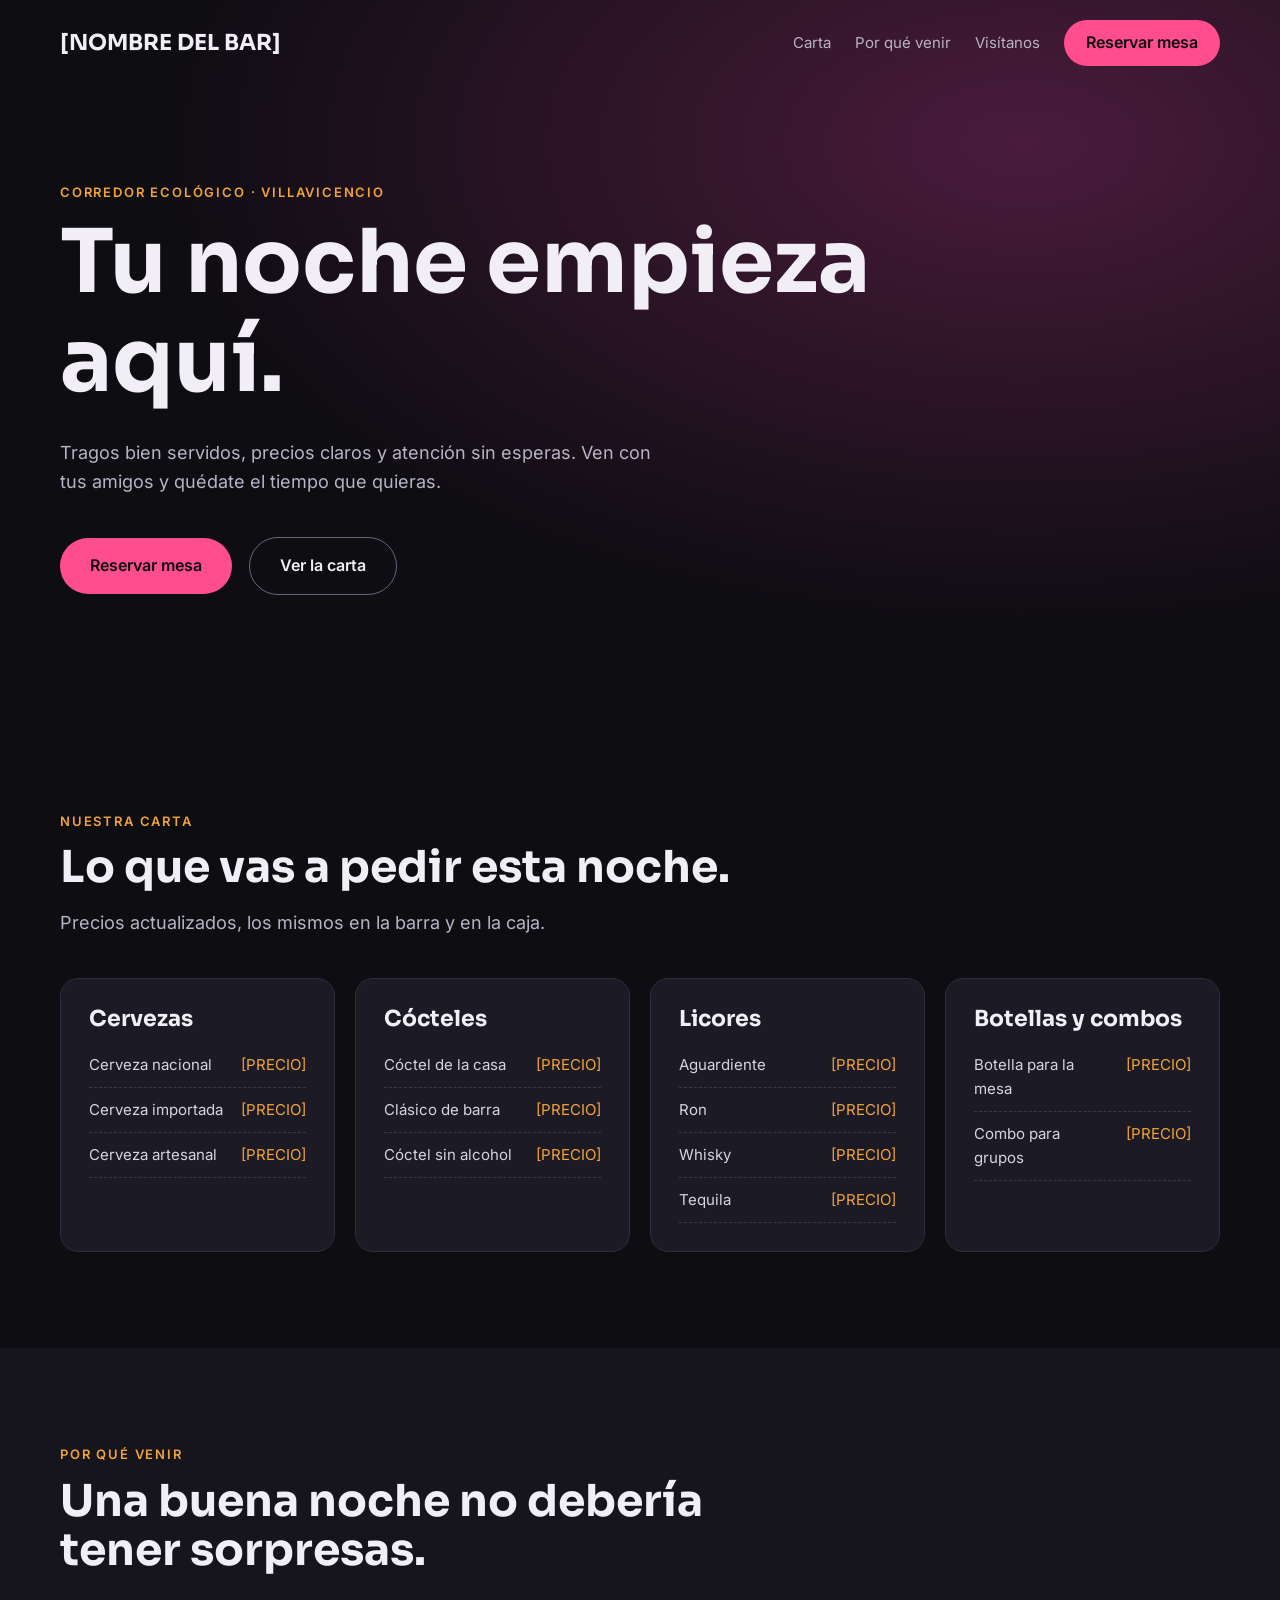
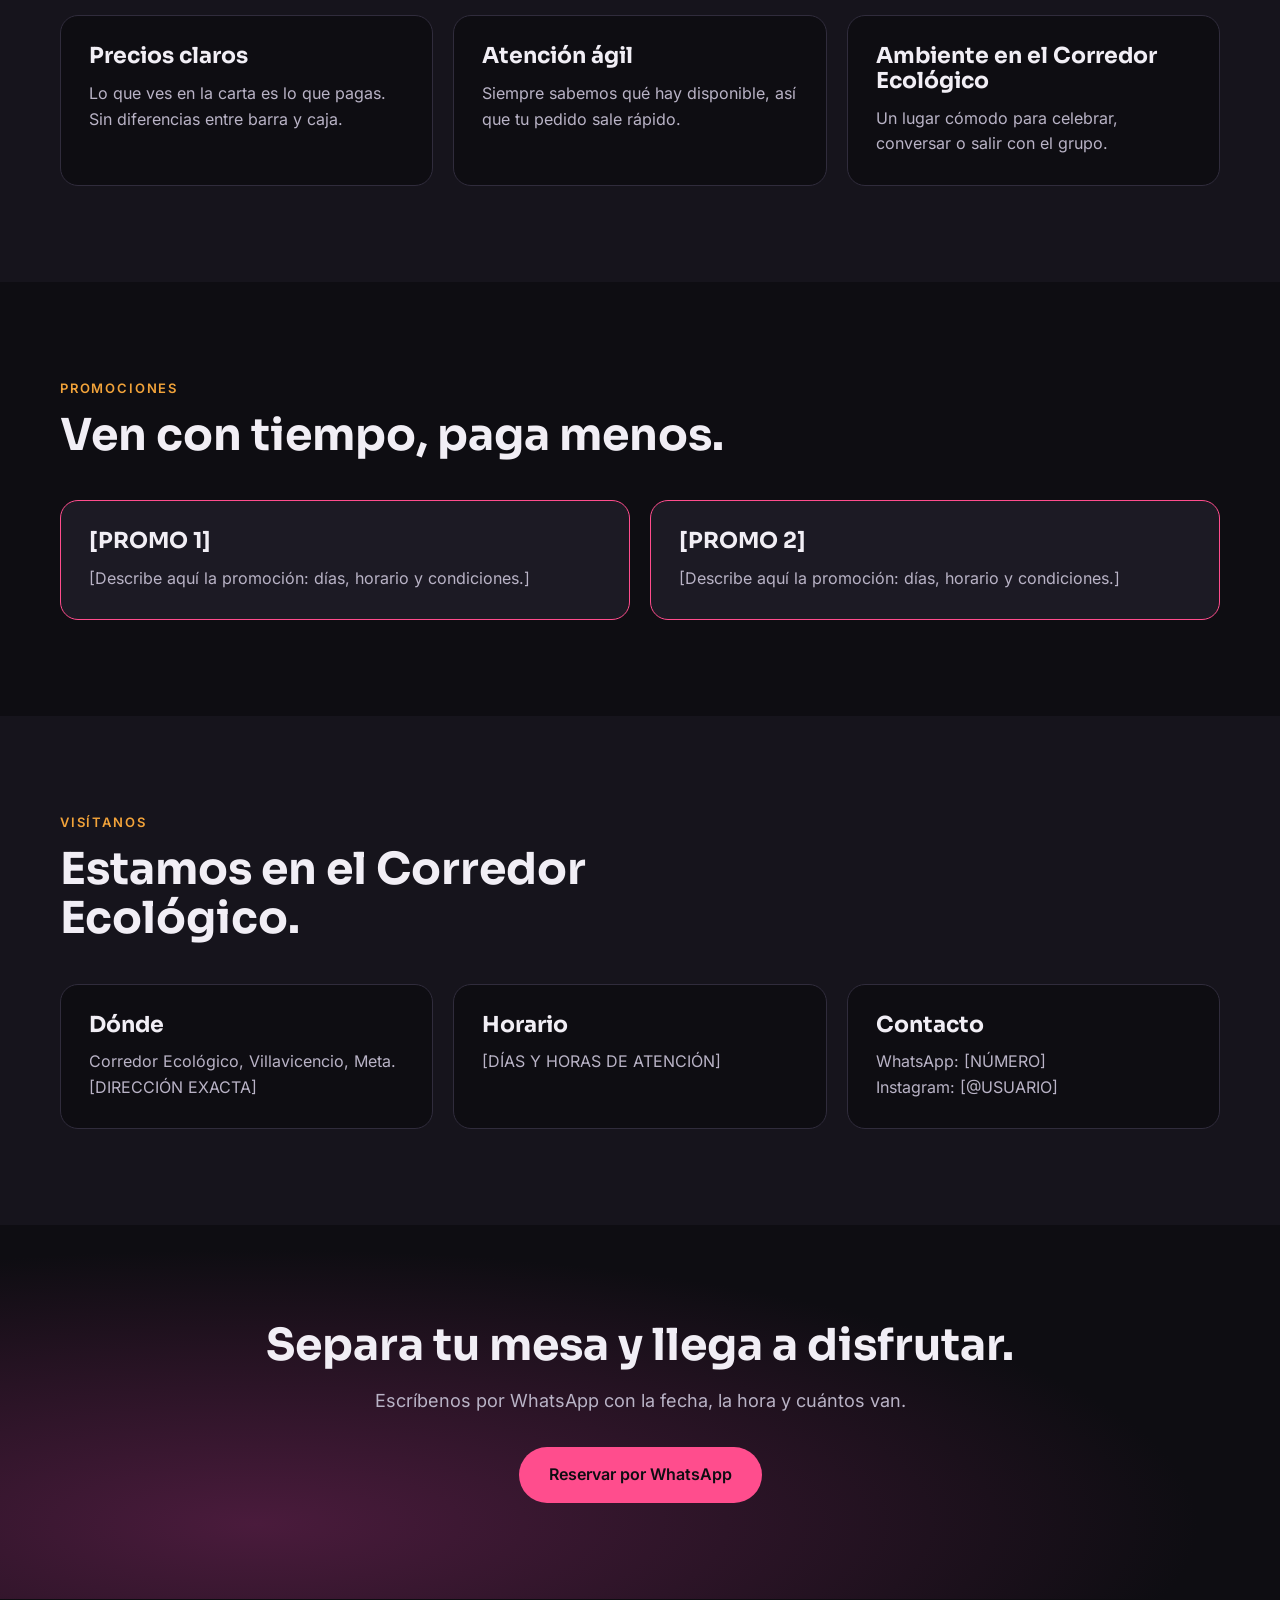
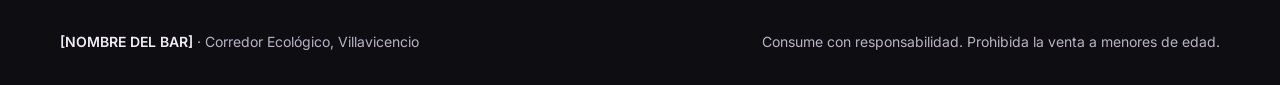
==== commit 8ad13e74: "se dividió el archivo a cs html y js" ====
--- a/index.html
+++ b/index.html
@@ -1,587 +1,90 @@
 <!DOCTYPE html>
-<html>
-<head>
-  <meta charset="utf-8">
-<!--
-Some of the files packed into this page (the "__bundler/manifest" data in this file, unpacked by the page’s script when it opens) are font files downloaded unchanged from Google Fonts (fonts.gstatic.com) when the page was saved. Google Fonts serves each family in pieces, one file per range of characters, so these may not be complete families. Each family’s license follows and still applies to its files. If you pass this file on, keep this comment in it.
+<html lang="es"><head>
+<meta charset="utf-8">
+<link rel="stylesheet" href="styles.css">
+<title>[NOMBRE DEL BAR] – Bar en el Corredor Ecológico, Villavicencio</title>
 
-Inter
-
-Copyright 2020 The Inter Project Authors (https://github.com/rsms/inter)
-
-This Font Software is licensed under the SIL Open Font License, Version 1.1.
-This license is copied below, and is also available with a FAQ at:
-https://scripts.sil.org/OFL
+<meta name="hz:slide-selector" content="[data-canvas-width]"><meta name="hz:canvas-width" content="1360"><meta name="hz:canvas-height" content="3100"></head>
+<body>
 
 
------------------------------------------------------------
-SIL OPEN FONT LICENSE Version 1.1 - 26 February 2007
------------------------------------------------------------
+<div data-canvas-width="1360" data-canvas-height="3100" data-document-role="page" data-label="Landing del bar">
+<div class="hero">
+<header class="w"><div class="nav">
+<strong style="font-family:'Sora',sans-serif;font-size:22px">[NOMBRE DEL BAR]</strong>
+<nav style="display:flex;flex-wrap:wrap;align-items:center"><a class="l" href="#carta">Carta</a><a class="l" href="#por-que">Por qué venir</a><a class="l" href="#visitanos">Visítanos</a><a class="btn pri" style="padding:10px 22px" href="#reservar">Reservar mesa</a></nav>
+</div></header>
+<section class="w" style="padding:96px 24px 120px">
+<p class="eyebrow">Corredor Ecológico · Villavicencio</p>
+<h1 style="font-size:clamp(42px,7.5vw,88px);max-width:900px;margin-bottom:28px">Tu noche empieza aquí.</h1>
+<p class="lead" style="margin-bottom:40px">Tragos bien servidos, precios claros y atención sin esperas. Ven con tus amigos y quédate el tiempo que quieras.</p>
+<a class="btn pri" href="#reservar">Reservar mesa</a>
+<a class="btn ghost" href="#carta" style="margin-left:12px">Ver la carta</a>
+</section>
+</div>
 
-PREAMBLE
-The goals of the Open Font License (OFL) are to stimulate worldwide
-development of collaborative font projects, to support the font creation
-efforts of academic and linguistic communities, and to provide a free and
-open framework in which fonts may be shared and improved in partnership
-with others.
+<section class="sec" id="carta"><div class="w">
+<p class="eyebrow">Nuestra carta</p>
+<h2>Lo que vas a pedir esta noche.</h2>
+<p class="lead">Precios actualizados, los mismos en la barra y en la caja.</p>
+<div class="grid">
+<div class="card"><h3>Cervezas</h3>
+<div class="item"><span>Cerveza nacional</span><span>[PRECIO]</span></div>
+<div class="item"><span>Cerveza importada</span><span>[PRECIO]</span></div>
+<div class="item"><span>Cerveza artesanal</span><span>[PRECIO]</span></div></div>
+<div class="card"><h3>Cócteles</h3>
+<div class="item"><span>Cóctel de la casa</span><span>[PRECIO]</span></div>
+<div class="item"><span>Clásico de barra</span><span>[PRECIO]</span></div>
+<div class="item"><span>Cóctel sin alcohol</span><span>[PRECIO]</span></div></div>
+<div class="card"><h3>Licores</h3>
+<div class="item"><span>Aguardiente</span><span>[PRECIO]</span></div>
+<div class="item"><span>Ron</span><span>[PRECIO]</span></div>
+<div class="item"><span>Whisky</span><span>[PRECIO]</span></div>
+<div class="item"><span>Tequila</span><span>[PRECIO]</span></div></div>
+<div class="card"><h3>Botellas y combos</h3>
+<div class="item"><span>Botella para la mesa</span><span>[PRECIO]</span></div>
+<div class="item"><span>Combo para grupos</span><span>[PRECIO]</span></div></div>
+</div></div></section>
 
-The OFL allows the licensed fonts to be used, studied, modified and
-redistributed freely as long as they are not sold by themselves. The
-fonts, including any derivative works, can be bundled, embedded,
-redistributed and/or sold with any software provided that any reserved
-names are not used by derivative works. The fonts and derivatives,
-however, cannot be released under any other type of license. The
-requirement for fonts to remain under this license does not apply
-to any document created using the fonts or their derivatives.
+<section class="sec alt" id="por-que"><div class="w">
+<p class="eyebrow">Por qué venir</p>
+<h2>Una buena noche no debería tener sorpresas.</h2>
+<div class="grid">
+<div class="card"><h3>Precios claros</h3><p style="color:#B9B3C6">Lo que ves en la carta es lo que pagas. Sin diferencias entre barra y caja.</p></div>
+<div class="card"><h3>Atención ágil</h3><p style="color:#B9B3C6">Siempre sabemos qué hay disponible, así que tu pedido sale rápido.</p></div>
+<div class="card"><h3>Ambiente en el Corredor Ecológico</h3><p style="color:#B9B3C6">Un lugar cómodo para celebrar, conversar o salir con el grupo.</p></div>
+</div></div></section>
 
-DEFINITIONS
-"Font Software" refers to the set of files released by the Copyright
-Holder(s) under this license and clearly marked as such. This may
-include source files, build scripts and documentation.
+<section class="sec"><div class="w">
+<p class="eyebrow">Promociones</p>
+<h2>Ven con tiempo, paga menos.</h2>
+<div class="grid">
+<div class="card" style="border-color:#FF4D8D"><h3>[PROMO 1]</h3><p style="color:#B9B3C6">[Describe aquí la promoción: días, horario y condiciones.]</p></div>
+<div class="card" style="border-color:#FF4D8D"><h3>[PROMO 2]</h3><p style="color:#B9B3C6">[Describe aquí la promoción: días, horario y condiciones.]</p></div>
+</div></div></section>
 
-"Reserved Font Name" refers to any names specified as such after the
-copyright statement(s).
+<section class="sec alt" id="visitanos"><div class="w">
+<p class="eyebrow">Visítanos</p>
+<h2>Estamos en el Corredor Ecológico.</h2>
+<div class="grid">
+<div class="card"><h3>Dónde</h3><p style="color:#B9B3C6">Corredor Ecológico, Villavicencio, Meta.<br>[DIRECCIÓN EXACTA]</p></div>
+<div class="card"><h3>Horario</h3><p style="color:#B9B3C6">[DÍAS Y HORAS DE ATENCIÓN]</p></div>
+<div class="card"><h3>Contacto</h3><p style="color:#B9B3C6">WhatsApp: [NÚMERO]<br>Instagram: [@USUARIO]</p></div>
+</div></div></section>
 
-"Original Version" refers to the collection of Font Software components as
-distributed by the Copyright Holder(s).
+<section class="sec" id="reservar" style="background:radial-gradient(ellipse at 20% 80%,#4A1B3C 0%,#0E0D12 65%)"><div class="w" style="text-align:center">
+<h2 style="margin-left:auto;margin-right:auto">Separa tu mesa y llega a disfrutar.</h2>
+<p class="lead" style="margin:0 auto 32px">Escríbenos por WhatsApp con la fecha, la hora y cuántos van.</p>
+<a class="btn pri" href="https://wa.me/[NUMERO]">Reservar por WhatsApp</a>
+</div></section>
 
-"Modified Version" refers to any derivative made by adding to, deleting,
-or substituting -- in part or in whole -- any of the components of the
-Original Version, by changing formats or by porting the Font Software to a
-new environment.
-
-"Author" refers to any designer, engineer, programmer, technical
-writer or other person who contributed to the Font Software.
-
-PERMISSION & CONDITIONS
-Permission is hereby granted, free of charge, to any person obtaining
-a copy of the Font Software, to use, study, copy, merge, embed, modify,
-redistribute, and sell modified and unmodified copies of the Font
-Software, subject to the following conditions:
-
-1) Neither the Font Software nor any of its individual components,
-in Original or Modified Versions, may be sold by itself.
-
-2) Original or Modified Versions of the Font Software may be bundled,
-redistributed and/or sold with any software, provided that each copy
-contains the above copyright notice and this license. These can be
-included either as stand-alone text files, human-readable headers or
-in the appropriate machine-readable metadata fields within text or
-binary files as long as those fields can be easily viewed by the user.
-
-3) No Modified Version of the Font Software may use the Reserved Font
-Name(s) unless explicit written permission is granted by the corresponding
-Copyright Holder. This restriction only applies to the primary font name as
-presented to the users.
-
-4) The name(s) of the Copyright Holder(s) or the Author(s) of the Font
-Software shall not be used to promote, endorse or advertise any
-Modified Version, except to acknowledge the contribution(s) of the
-Copyright Holder(s) and the Author(s) or with their explicit written
-permission.
-
-5) The Font Software, modified or unmodified, in part or in whole,
-must be distributed entirely under this license, and must not be
-distributed under any other license. The requirement for fonts to
-remain under this license does not apply to any document created
-using the Font Software.
-
-TERMINATION
-This license becomes null and void if any of the above conditions are
-not met.
-
-DISCLAIMER
-THE FONT SOFTWARE IS PROVIDED "AS IS", WITHOUT WARRANTY OF ANY KIND,
-EXPRESS OR IMPLIED, INCLUDING BUT NOT LIMITED TO ANY WARRANTIES OF
-MERCHANTABILITY, FITNESS FOR A PARTICULAR PURPOSE AND NONINFRINGEMENT
-OF COPYRIGHT, PATENT, TRADEMARK, OR OTHER RIGHT. IN NO EVENT SHALL THE
-COPYRIGHT HOLDER BE LIABLE FOR ANY CLAIM, DAMAGES OR OTHER LIABILITY,
-INCLUDING ANY GENERAL, SPECIAL, INDIRECT, INCIDENTAL, OR CONSEQUENTIAL
-DAMAGES, WHETHER IN AN ACTION OF CONTRACT, TORT OR OTHERWISE, ARISING
-FROM, OUT OF THE USE OR INABILITY TO USE THE FONT SOFTWARE OR FROM
-OTHER DEALINGS IN THE FONT SOFTWARE.
-
-Sora
-
-Copyright 2019 The Sora Project Authors (https://github.com/sora-xor/sora-font)
-
-This Font Software is licensed under the SIL Open Font License, Version 1.1.
-
-This license is copied below, and is also available with a FAQ at: https://scripts.sil.org/OFL
+<footer style="padding:32px 0"><div class="w" style="display:flex;flex-wrap:wrap;gap:12px;justify-content:space-between;color:#B9B3C6;font-size:14px">
+<span><strong style="color:#F1EEF5">[NOMBRE DEL BAR]</strong> · Corredor Ecológico, Villavicencio</span><span>Consume con responsabilidad. Prohibida la venta a menores de edad.</span>
+</div></footer>
+</div>
 
 
------------------------------------------------------------
-SIL OPEN FONT LICENSE Version 1.1 - 26 February 2007
------------------------------------------------------------
 
-PREAMBLE
-The goals of the Open Font License (OFL) are to stimulate worldwide
-development of collaborative font projects, to support the font creation
-efforts of academic and linguistic communities, and to provide a free and
-open framework in which fonts may be shared and improved in partnership
-with others.
 
-The OFL allows the licensed fonts to be used, studied, modified and
-redistributed freely as long as they are not sold by themselves. The
-fonts, including any derivative works, can be bundled, embedded,
-redistributed and/or sold with any software provided that any reserved
-names are not used by derivative works. The fonts and derivatives,
-however, cannot be released under any other type of license. The
-requirement for fonts to remain under this license does not apply
-to any document created using the fonts or their derivatives.
-
-DEFINITIONS
-"Font Software" refers to the set of files released by the Copyright
-Holder(s) under this license and clearly marked as such. This may
-include source files, build scripts and documentation.
-
-"Reserved Font Name" refers to any names specified as such after the
-copyright statement(s).
-
-"Original Version" refers to the collection of Font Software components as
-distributed by the Copyright Holder(s).
-
-"Modified Version" refers to any derivative made by adding to, deleting,
-or substituting -- in part or in whole -- any of the components of the
-Original Version, by changing formats or by porting the Font Software to a
-new environment.
-
-"Author" refers to any designer, engineer, programmer, technical
-writer or other person who contributed to the Font Software.
-
-PERMISSION & CONDITIONS
-Permission is hereby granted, free of charge, to any person obtaining
-a copy of the Font Software, to use, study, copy, merge, embed, modify,
-redistribute, and sell modified and unmodified copies of the Font
-Software, subject to the following conditions:
-
-1) Neither the Font Software nor any of its individual components,
-in Original or Modified Versions, may be sold by itself.
-
-2) Original or Modified Versions of the Font Software may be bundled,
-redistributed and/or sold with any software, provided that each copy
-contains the above copyright notice and this license. These can be
-included either as stand-alone text files, human-readable headers or
-in the appropriate machine-readable metadata fields within text or
-binary files as long as those fields can be easily viewed by the user.
-
-3) No Modified Version of the Font Software may use the Reserved Font
-Name(s) unless explicit written permission is granted by the corresponding
-Copyright Holder. This restriction only applies to the primary font name as
-presented to the users.
-
-4) The name(s) of the Copyright Holder(s) or the Author(s) of the Font
-Software shall not be used to promote, endorse or advertise any
-Modified Version, except to acknowledge the contribution(s) of the
-Copyright Holder(s) and the Author(s) or with their explicit written
-permission.
-
-5) The Font Software, modified or unmodified, in part or in whole,
-must be distributed entirely under this license, and must not be
-distributed under any other license. The requirement for fonts to
-remain under this license does not apply to any document created
-using the Font Software.
-
-TERMINATION
-This license becomes null and void if any of the above conditions are
-not met.
-
-DISCLAIMER
-THE FONT SOFTWARE IS PROVIDED "AS IS", WITHOUT WARRANTY OF ANY KIND,
-EXPRESS OR IMPLIED, INCLUDING BUT NOT LIMITED TO ANY WARRANTIES OF
-MERCHANTABILITY, FITNESS FOR A PARTICULAR PURPOSE AND NONINFRINGEMENT
-OF COPYRIGHT, PATENT, TRADEMARK, OR OTHER RIGHT. IN NO EVENT SHALL THE
-COPYRIGHT HOLDER BE LIABLE FOR ANY CLAIM, DAMAGES OR OTHER LIABILITY,
-INCLUDING ANY GENERAL, SPECIAL, INDIRECT, INCIDENTAL, OR CONSEQUENTIAL
-DAMAGES, WHETHER IN AN ACTION OF CONTRACT, TORT OR OTHERWISE, ARISING
-FROM, OUT OF THE USE OR INABILITY TO USE THE FONT SOFTWARE OR FROM
-OTHER DEALINGS IN THE FONT SOFTWARE.
-
--->
-  <title>[NOMBRE DEL BAR] – Bar en el Corredor Ecológico, Villavicencio</title>
-  <style>
-    * { margin: 0; padding: 0; box-sizing: border-box; }
-    body { background: #faf9f5; display: flex; align-items: center; justify-content: center; min-height: 100vh; font-family: -apple-system, BlinkMacSystemFont, sans-serif; }
-    #__bundler_loading { position: fixed; bottom: 20px; right: 20px; font: 13px/1.4 -apple-system, BlinkMacSystemFont, sans-serif; color: #666; background: #fff; padding: 8px 14px; border-radius: 8px; box-shadow: 0 1px 4px rgba(0,0,0,0.12); z-index: 10000; }
-    #__bundler_thumbnail { position: fixed; inset: 0; width: 100%; height: 100%; display: flex; align-items: center; justify-content: center; background: #faf9f5; z-index: 9999; }
-    #__bundler_thumbnail svg { width: 100%; height: 100%; object-fit: contain; }
-    #__bundler_placeholder { color: #999; font-size: 14px; }
-  </style>
-  <noscript>
-    <style>#__bundler_loading { display: none; }</style>
-    <div style="position:fixed;bottom:12px;left:12px;font:13px/1.4 -apple-system,BlinkMacSystemFont,sans-serif;color:#999;background:rgba(255,255,255,0.9);padding:6px 12px;border-radius:6px;box-shadow:0 1px 4px rgba(0,0,0,0.08);z-index:10000;">
-      This page requires JavaScript to display.
-    </div>
-  </noscript>
-</head>
-<body>
-  <div id="__bundler_placeholder">Loading [NOMBRE DEL BAR] – Bar en el Corredor Ecológico, Villavicencio...</div>
-  <div id="__bundler_loading">Unpacking...</div>
-
-  <script>
-    
-document.addEventListener('DOMContentLoaded', async function() {
-  const loading = document.getElementById('__bundler_loading');
-  function setStatus(msg) { if (loading) loading.textContent = msg; }
-
-  const FONT_MIME = /^(font[/]|application[/](x-)?font-|application[/]vnd\.ms-fontobject)/i;
-  const MIME_TOKEN = /^[\w.+-]+[/][\w.+-]+$/;
-  function toBase64(bytes) {
-    let bin = '';
-    for (let i = 0; i < bytes.length; i += 0x8000) {
-      bin += String.fromCharCode.apply(null, bytes.subarray(i, i + 0x8000));
-    }
-    return btoa(bin);
-  }
-
-  // Error sink persists across replaceWith since it's on window, not the DOM.
-  window.addEventListener('error', function(e) {
-    // Failed resource loads (CSP-blocked links, scripts, images) fire plain
-    // events at the element — warn only; real JS errors carry message/error.
-    if (!e.message && !e.error && e.target && e.target !== window) {
-      console.warn('[bundle] resource failed to load:',
-        e.target.tagName, String(e.target.src || e.target.href || ''));
-      return;
-    }
-    var p = document.body || document.documentElement;
-    var d = document.getElementById('__bundler_err') || p.appendChild(document.createElement('div'));
-    d.id = '__bundler_err';
-    d.style.cssText = 'position:fixed;bottom:12px;left:12px;right:12px;font:12px/1.4 ui-monospace,monospace;background:#2a1215;color:#ff8a80;padding:10px 14px;border-radius:8px;border:1px solid #5c2b2e;z-index:99999;white-space:pre-wrap;max-height:40vh;overflow:auto';
-    d.textContent = (d.textContent ? d.textContent + String.fromCharCode(10) : '') +
-      '[bundle] ' + (e.message || e.type) +
-      (e.filename ? ' (' + e.filename.slice(0, 60) + ':' + e.lineno + ')' : '');
-  }, true);
-
-  try {
-    const manifestEl = document.querySelector('script[type="__bundler/manifest"]');
-    const templateEl = document.querySelector('script[type="__bundler/template"]');
-    if (!manifestEl || !templateEl) {
-      setStatus('Error: missing bundle data');
-      console.error('[bundler] Missing script tags — manifestEl:', !!manifestEl, 'templateEl:', !!templateEl);
-      return;
-    }
-
-    const manifest = JSON.parse(manifestEl.textContent);
-    let template = JSON.parse(templateEl.textContent);
-
-    // Nested page bundles (iframe targets). Each ships ONCE, in the ROOT
-    // document's manifest; frame srcs carry an about:blank#<uuid> marker
-    // instead of a substitutable uuid. Every document mints the blobs for
-    // its OWN frames — from local text at the root, or text obtained from
-    // its DIRECT parent over the relay protocol below — so each frame
-    // navigation stays same-origin with its initiator and a deduped page
-    // loads at any depth on any host, including a file:// download's
-    // opaque origins (where a blob minted by one document cannot be
-    // navigated to by another).
-    const pageOrderEl = document.querySelector('script[type="__bundler/page_order"]');
-    const pageOrder = pageOrderEl ? JSON.parse(pageOrderEl.textContent) : [];
-    const pageSet = new Set(pageOrder);
-    const pageTexts = {};
-
-    // ── Nested-page text protocol (parent-chain relay) ──
-    // Page bundles ship once, in the ROOT document's manifest. Every
-    // document mints the blobs for its OWN frames, obtaining page text
-    // through a strict parent-chain relay: a document only ever SENDS to
-    // its direct parent (which, for every document the publisher's own
-    // runtime minted, is another publisher document) and only ACCEPTS
-    // text from that direct parent; requests from below are honored only
-    // for the document's own child frames, and the ROOT never sends
-    // upward at all. That last rule is load-bearing: the artifact host's
-    // frame-ancestors allows claude.ai (and friends) to frame an
-    // artifact, so window.top can be a FOREIGN document — a top-addressed
-    // protocol would hand page uuids to that ancestor and accept forged
-    // "page text" from it, minting attacker HTML as an artifact-origin
-    // blob document. The chain never touches the ancestor: requests stop
-    // at the root, replies are origin-addressed per hop (never '*' when
-    // an origin exists), and both directions are origin-gated (on https
-    // a foreign sender's origin can never equal this document's; in
-    // opaque contexts — file:// — everything serializes as 'null', where
-    // an embedded EXTERNAL frame still fails the gate by carrying its
-    // own real origin, and a sandboxed child of such a frame is excluded
-    // by the own-child-frames check plus uuid unguessability). Shape is
-    // deny-by-default: one request form, one reply form, no error
-    // replies.
-    // window.origin is the SERIALIZED SECURITY origin ('null' in opaque
-    // contexts such as a sandboxed preview iframe) — location.origin is
-    // computed from the URL and stays 'https://…' even when the document
-    // is sandboxed, which would misgate every opaque chain.
-    const OWN_TARGET = /^https?:[/][/]/.test(window.origin || '')
-      ? window.origin
-      : '*';
-    function trustedOrigin(e) {
-      if (e.origin === window.origin) return true; // https chains; opaque==opaque
-      // file:// trees: Chrome serializes the file document's origin as
-      // 'file://' while the blob: documents it mints serialize as 'null',
-      // so the two legitimate shapes can never string-match — accept the
-      // pair in both directions. https origins never serialize as either,
-      // and sender identity (own child frame / direct parent) is checked
-      // separately.
-      return (
-        (e.origin === 'null' &&
-          (window.origin === 'file://' ||
-            window.location.protocol === 'file:')) ||
-        (/^file:/.test(e.origin) && window.origin === 'null')
-      );
-    }
-    // Non-empty only in the root document (nested bundles ship an empty
-    // island), so it doubles as the root marker: the root answers from
-    // local text and treats a miss as authoritative — never relaying to
-    // its (possibly foreign) parent.
-    const isPageRoot = pageOrder.length > 0;
-    const blobUrls = {};
-    const resourceBlobs = {};
-    const UUID_SHAPE = /^[0-9a-f]{8}-[0-9a-f]{4}-[0-9a-f]{4}-[0-9a-f]{4}-[0-9a-f]{12}$/;
-    const pendingFrames = {}; // uuid -> [{el, frag}] awaiting text for own frames
-    const pendingRelays = {}; // uuid -> [childWindow] awaiting text to pass down
-    function mountPage(el, frag, text) {
-      const pageBlob = new Blob([text], { type: 'text/html' });
-      const u = URL.createObjectURL(pageBlob);
-      resourceBlobs[u] = pageBlob;
-      el.src = u + frag;
-    }
-    function deliverPage(uuid, text) {
-      const frames = pendingFrames[uuid];
-      delete pendingFrames[uuid];
-      if (frames) for (const f of frames) mountPage(f.el, f.frag, text);
-      const relays = pendingRelays[uuid];
-      delete pendingRelays[uuid];
-      if (relays) {
-        for (const cw of relays) {
-          try { cw.postMessage({ __bundler_page: uuid, __bundler_text: text }, OWN_TARGET); } catch (err) { /* gone */ }
-        }
-      }
-    }
-    function ownFrameWindows() {
-      const out = [];
-      for (const f of Array.from(document.querySelectorAll('iframe'))) {
-        try { if (f.contentWindow) out.push(f.contentWindow); } catch (err) { /* detached */ }
-      }
-      return out;
-    }
-    window.addEventListener('message', function (e) {
-      const d = e.data;
-      if (!d || typeof d !== 'object' || !e.source) return;
-      // Origin gate first; the structural checks below (own-child-frames
-      // for requests, direct-parent + solicited-uuid for replies, the
-      // root's never-relay rule) are what hold in fully opaque chains
-      // where origin strings can't discriminate — a sandboxed root's
-      // FOREIGN wrapper still fails all three even though both serialize
-      // as real-vs-'null' rather than matching.
-      if (!trustedOrigin(e)) return;
-      if (typeof d.__bundler_need === 'string' && UUID_SHAPE.test(d.__bundler_need)) {
-        // Requests are honored only for this document's own child frames.
-        if (ownFrameWindows().indexOf(e.source) < 0) return;
-        const uuid = d.__bundler_need;
-        const text = pageTexts[uuid];
-        if (typeof text === 'string') {
-          try { e.source.postMessage({ __bundler_page: uuid, __bundler_text: text }, OWN_TARGET); } catch (err) { /* gone */ }
-          return;
-        }
-        if (isPageRoot || window.parent === window) return; // authoritative miss
-        const waiting = pendingRelays[uuid];
-        if (waiting) {
-          if (waiting.indexOf(e.source) < 0) waiting.push(e.source);
-          return;
-        }
-        // Never-answered uuids would otherwise accumulate forever under a
-        // request spray; past the cap (far above any real page count) new
-        // relays are dropped rather than remembered.
-        if (Object.keys(pendingRelays).length >= 128) return;
-        pendingRelays[uuid] = [e.source];
-        window.parent.postMessage({ __bundler_need: uuid }, OWN_TARGET);
-      } else if (
-        typeof d.__bundler_page === 'string' &&
-        UUID_SHAPE.test(d.__bundler_page) &&
-        typeof d.__bundler_text === 'string'
-      ) {
-        // The shape test is load-bearing beyond tidiness: the solicited
-        // check below uses the in operator, which matches prototype keys
-        // ('__proto__', 'constructor') — an unshaped key would reach
-        // deliverPage and throw, painting the error banner.
-        // Text is accepted only from the direct parent — the document
-        // that minted this one.
-        if (e.source !== window.parent || window.parent === window) return;
-        if (!(d.__bundler_page in pendingFrames) && !(d.__bundler_page in pendingRelays)) return;
-        deliverPage(d.__bundler_page, d.__bundler_text);
-      }
-    });
-
-    const uuids = Object.keys(manifest);
-    setStatus('Unpacking ' + uuids.length + ' assets...');
-
-    await Promise.all(uuids.map(async (uuid) => {
-      const entry = manifest[uuid];
-      try {
-        const binaryStr = atob(entry.data);
-        const bytes = new Uint8Array(binaryStr.length);
-        for (let i = 0; i < binaryStr.length; i++) bytes[i] = binaryStr.charCodeAt(i);
-
-        let finalBytes = bytes;
-        if (entry.compressed) {
-          if (typeof DecompressionStream !== 'undefined') {
-            const ds = new DecompressionStream('gzip');
-            const writer = ds.writable.getWriter();
-            const reader = ds.readable.getReader();
-            writer.write(bytes);
-            writer.close();
-            const chunks = [];
-            let totalLen = 0;
-            while (true) {
-              const { done, value } = await reader.read();
-              if (done) break;
-              chunks.push(value);
-              totalLen += value.length;
-            }
-            finalBytes = new Uint8Array(totalLen);
-            let offset = 0;
-            for (const chunk of chunks) { finalBytes.set(chunk, offset); offset += chunk.length; }
-          } else {
-            console.warn('DecompressionStream not available, asset ' + uuid + ' may not render');
-          }
-        }
-
-        if (pageSet.has(uuid)) {
-          pageTexts[uuid] = new TextDecoder().decode(finalBytes);
-          return;
-        }
-        if (FONT_MIME.test(entry.mime) && MIME_TOKEN.test(entry.mime)) {
-          // Strict artifact hosts allow font-src data: but not blob:.
-          blobUrls[uuid] = 'data:' + entry.mime + ';base64,' +
-            (entry.compressed ? toBase64(finalBytes) : entry.data);
-        } else {
-          const blob = new Blob([finalBytes], { type: entry.mime });
-          blobUrls[uuid] = URL.createObjectURL(blob);
-          resourceBlobs[blobUrls[uuid]] = blob;
-        }
-      } catch (err) {
-        console.error('Failed to decode asset ' + uuid + ':', err);
-        const blob = new Blob([], { type: entry.mime });
-        blobUrls[uuid] = URL.createObjectURL(blob);
-        resourceBlobs[blobUrls[uuid]] = blob;
-      }
-    }));
-
-    const extResEl = document.querySelector('script[type="__bundler/ext_resources"]');
-    const extResources = extResEl ? JSON.parse(extResEl.textContent) : [];
-    const resourceMap = {};
-    for (const entry of extResources) {
-      if (blobUrls[entry.uuid]) resourceMap[entry.id] = blobUrls[entry.uuid];
-    }
-
-    // Artifact-host CSP (connect-src 'self') refuses fetch() of blob: URLs —
-    // consumers read these Blobs directly. Survives the swap like the error sink.
-    window.__resourceBlobs = resourceBlobs;
-
-    setStatus('Rendering...');
-    // Page uuids have no blob here — they ride inside about:blank#<uuid>
-    // frame markers the pass below resolves after the swap.
-    for (const uuid of uuids) {
-      if (pageSet.has(uuid)) continue;
-      template = template.split(uuid).join(blobUrls[uuid]);
-    }
-
-    // Strip integrity + crossorigin — blob URLs from a file:// document inherit
-    // a null origin, so crossorigin forces a CORS fetch that SRI then rejects.
-    // The manifest bytes are ours; SRI protects against CDN compromise, not this.
-    // appifacts: only on tags now pointing at OUR blob: URLs. A reference the
-    // bundler left live-fetched (an absolute x-import, a runtime dependency it
-    // could not embed, an authored external script) keeps the pin it was
-    // written with: that fetch is exactly what SRI protects. (A crossorigin
-    // on a parent whose child carries the blob — <video crossorigin><source>
-    // — is left alone too; the attribute is then the author's to drop.)
-    template = template.replace(/<[a-z][^>]*>/gi, (tag) => /\s(?:src|href|srcset|poster|data|xlink:href)="blob:/i.test(tag) ? tag.replace(/\s+integrity="[^"]*"/gi, '').replace(/\s+crossorigin="[^"]*"/gi, '') : tag);
-
-    const resourceScript = '<script>window.__resources = ' +
-      JSON.stringify(resourceMap).replace(/<\//g, '<\\/') +
-      ';</' + 'script>';
-    // Inject after <head> so the DOCTYPE stays first; prepending the script
-    // would push the parser into quirks mode. DOMParser always emits a <head>
-    // (synthesizing one if the source HTML omitted it) but may carry
-    // attributes through, so match the full opening tag. slice() rather than
-    // replace() keeps us clear of $-pattern substitution in resourceScript.
-    const headOpen = template.match(/<head[^>]*>/i);
-    if (headOpen) {
-      const i = headOpen.index + headOpen[0].length;
-      template = template.slice(0, i) + resourceScript + template.slice(i);
-    }
-
-    // Parse the template and swap the root element. Scripts inserted via
-    // DOMParser/replaceWith are inert per spec — re-create each with
-    // createElement so they execute, awaiting onload for src scripts to
-    // preserve ordering (React before ReactDOM before Babel before text/babel).
-    const doc = new DOMParser().parseFromString(template, 'text/html');
-    document.documentElement.replaceWith(doc.documentElement);
-
-    // Resolve page-frame markers: mint this document's own blob for each
-    // framed page — from local text when this is the root, otherwise by
-    // asking the direct parent over the relay protocol above. An
-    // unanswered request leaves the frame on about:blank, the same
-    // degraded state as a refused embed.
-    {
-      const MARKER = /^about:blank#([0-9a-f]{8}-[0-9a-f]{4}-[0-9a-f]{4}-[0-9a-f]{4}-[0-9a-f]{12})(#.*)?$/;
-      const needed = [];
-      for (const el of Array.from(document.querySelectorAll('iframe'))) {
-        const m = MARKER.exec(el.getAttribute('src') || '');
-        if (!m) continue;
-        const text = pageTexts[m[1]];
-        if (typeof text === 'string') {
-          mountPage(el, m[2] || '', text);
-        } else if (window.parent !== window && !isPageRoot) {
-          const had = pendingFrames[m[1]];
-          (pendingFrames[m[1]] = had || []).push({ el: el, frag: m[2] || '' });
-          if (!had) needed.push(m[1]);
-        }
-      }
-      for (const uuid of needed) {
-        window.parent.postMessage({ __bundler_need: uuid }, OWN_TARGET);
-      }
-    }
-
-    const dead = Array.from(document.scripts);
-    for (const old of dead) {
-      const s = document.createElement('script');
-      for (const a of old.attributes) s.setAttribute(a.name, a.value);
-      s.textContent = old.textContent;
-      // text/babel scripts with a src: read and inline. transformScriptTags
-      // does XHR against the src, but blob:null/ from a file:// origin is
-      // silently dropped. Inlining makes it a plain inline babel script,
-      // which transformScriptTags handles unconditionally.
-      if ((s.type === 'text/babel' || s.type === 'text/jsx') && s.src) {
-        const pre = resourceBlobs[s.src.split('#')[0]];
-        s.textContent = pre ? await pre.text() : await (await fetch(s.src)).text();
-        s.removeAttribute('src');
-      }
-      const p = s.src ? new Promise(function(r) { s.onload = s.onerror = r; }) : null;
-      old.replaceWith(s);
-      if (p) await p;
-    }
-    // Babel standalone auto-transforms type=text/babel on DOMContentLoaded,
-    // which fired before we swapped the document. Trigger manually if present.
-    if (window.Babel && typeof window.Babel.transformScriptTags === 'function') {
-      window.Babel.transformScriptTags();
-    }
-  } catch (err) {
-    setStatus('Error unpacking: ' + err.message);
-    console.error('Bundle unpack error:', err);
-  }
-});
-
-  </script>
-
-  <script type="__bundler/manifest">
-{"55bba86d-2329-4914-a43c-98ae53ae050a":{"mime":"text/javascript","compressed":true,"data":"H4sIAAAAAAAACqV9aXfbNtbw9+dXUJyMAlgQLTlLW8owJ02cNm2cpHa6jaw6FAlJjClCJSEvlfTf33OxEZTkLvOensYiAILAxcXF3XF46H1z+u70/MXH01fepORzL0265bIQ2ZwdVmVyeBCIyut6KfcKLjyWZiLwztl4meWpd5uJmfdpvCw8+RyI6pOHKsY8MWPeIk6u4ynzzk9fvDo79Sa8lMUVX5YJ6/Iiv/dKlmQLhoP/85cV8ypRZonwBwhherK6iUvvXND3488sEUHKJlnBPpR8wUpxT84ERYIUhGF6UnhZ4YnoXMiSFSuWc1bG45yFrR5JeDHJpkv7fFtmwvy+ifMlC9kGh2JYjCgjH+tOz6A3cb9gfOIVLepX9/Mxz/2o6Ph+CE0Gk2WRiIwX3luEVwkvKuEJepsVKb8NzlmciEE2QS2Bxazkt17Bbr3TsuQl8mv4hp7b3ssqCeL4Js5yGKN3z4SPByUTy7LwxMZ+8aN44JOv3p/906++en/2lx+GpXhBEQqCQGB68hbhIClZLNhpzuasEKrCBYlAwoywoCL4fcnK+wuWs0TAWO66aeJjOdIC668UyzwfqDfY7htVUmYLMUxjEXfTpKseRz4mq0XJF1VYkkXJbjJ2G/IN/RqxKJgy8UKIMhsvBUO+fFE29XEUwbfM9FaCzRd5LFhYBFlRsPLbj2dvyecqZO02CwS7Ey95IVgh1mvfJ7tfq1dFNCZ9eAyzRFF4WQ1/Oxkd4OjkMGB3LEHiz2eex5V4U6Ts7v0E+ceH0MuJAhajlHb76zU7hqGm7G5PDyUVQZVnCUO6TacY9kZBzoqpmBGGSUUBKV69P/sQlxUrEQ4W8ON1yecXosyKKRLEh2kfzsQ89/E/XYnMwiaHlaj+l5UoAf5Vu109AH/3GzX8vwbwK+zXHarW8A37AjxsBjkTXjEQ5f2qoN9dvH+nYIAE3iSxSGarv3h/I9dvvXboA5dkyl+vX5RlfB9klfyLCvyXYzErX5CSsuCRrmy3ded1EbVfiepC1SOnq81gwkukOqs8PvE04bxm9xViGFfD3qhFqf/Ib7cRH1YjyobVyMJeDc99h2ONNRFvDrt0YP5B4rwEJ5UrpIGasoSn7MfzNy/5fMELoBGFAe5GfRIVQbXIM4H8Qx8HC75AeL32zzkXPg5KtsjjhKHDyyBNLgNAxUdr9Td6dEh837aVxOmVoJ/+z/M8L6iSrnxzxvOUlatxnFxPS74s0jDhOS+78+wOZYVXldMxSZZlyQrxEiq8L/9NRBkX1SKGMjyQ3XnemJcpK8P+4s6reJ6l3l9086z3Z/10yzjNllV4tLgbjPldt8r+yIppqCvH/G7Ab1g5yfltOMvSlBUb+fp/rtn9pIznrPKqpFvNsoKtev92Jtdd8CqDBQn7vd6/YRAb+LG3ha5XPQNAAWawk0XJ4nlWTLeBSP68ZVYIVi7g1zyrqqyYruynSpbHIrthFgh/ezWe/SkU5cuh0+DvTyYMx2zCS/ZPJ2XeA/oO1Ch8/NgMyk43Hlc8Xwo2yIqKibA3WHDZT5fdsEJUYcGLfaDIs4LFZXcKuAEb5ateyqaknI5jdNT/gvT7X5EvvyA97B09+7cufvoFOTp6Ro76fRJ89Qx7T774974Xnj/5N979IGAdC58CogCSDOIim8dyAga5vH7wtPJYXDEvKyZZkQn2DyBciFk3mWV5iorOV0CJthrg/3kN9va808z2v6pn9gDo/xlN2OwjMV0G/NVqEacpDPHp4s77cnE3mPBChP3+4u6wHzz1lll3zgteLeKEEfvLDEih81+M5YttwnLLy7Q7Lll8Hcp/u1BQD3F3W6ZZtcjj+zArAOO645wn14PbLBWz8IjNBzOWTWci7LP5NhEy47xhpciSOO/GeTYtQjibu2MuBJ8PHJgqPHz2jJj/gyd4sENGZasegf+CZ/+YSu4QANPBsmJlt5LMilzzffBYFiWreH7D0hWsUncSz7P8PnxgjWQTuWOCL5+x+T9aswcPg7+Ngf3tHpoQerK4s1RII2DPe7K4q6c945WQf+PKYOo2da4b53yaJdvNLFUTfBECaudsIuSPP7qSwwyP+k+/ePrlk+dPvxjM47uuQqnnvWS2Pbbnizuv34NVrQHwr3Gv1zvq6SX912Qy0Xvn6G/tnSY8ni7uBrezTLCubBQuSta9LePFPkqspn144J1lMOHK+3D+5t3Hq69fXJy+ffPu9OrlxQUIlvFiUR3esrGXsuS6W4l4yrrsbsFLAXLx5fKo13/qXTO28MZczPSo4MXqvkg8kLhyR6L2SjaNs6LyYiUxe5Vgi8A7OFTn/JylWewtyqwQ3kr39Z8FCNErbx6X06wIvV7wLJkPvI2ultItI56Uar2Vp2hBVlRZykIvvuFZWjf+F4yEc0HsL+/Eoom38jQN8OKl4PVbB8Q7sDQbfsYTwUo7QE8NWJ3K3Tj9vKxE6LE7EIG97i0bX2ei+3AT2wsgRVryRXeS5YKVoQer5LWyOQA7LpzO/rKl7dOeAN2UAe3zul99VTX6dFosS3VYeEGv16/+or9MMNW8m/BlIUKv/0C3kyzPu3MOqwEY8hfdAoUGLBMs9MplUcBh6PYriUG2Nd7evsGq1YN/P5H3gvpwzpIxT+9XhtLD4a+xqrexqGF+nBi8cNtv/FrI/ywVLor7Z7QIFrGYFfGcSTEAJCSHeY8eHWaBYJVAbwRIIxjEBCZF0R/P3yIRjOMKxIX1WkkDuqumxADSBsO18PFGCh/Qk67fI3VsiXSecISXP+QEaMqTJWgxjOzO6FuQVuQU2F4R+y3ChNPPAhUk54lcBDwQwTwur18zkcxYijgmIqiYABnlXTxnqiBO+UJIwTtFHKRxrYm5uoIjCfRi1Xo9gS6Q6TiYlWyCAzFjBbqiJ1cBv46upFyMcOj7dY0e/[base64]/VY0lQLcdVEKcpSjFR7VVRynImGErxZkOGIwPTpfraGZvzZu8NEX4KR0gSSLH8jIl4vV5tDLTm1KmIguF0FIF+NF7mYjBvUQo03+u12ygdTkd0js32STdk6LxphX/vBcrJKgiCJQmCQLV4f8PKMksBH1ebjYHvhILq0bw20WsGOB65DygDCb5IWYleoBjjcOI+kgwTLsV2Jujhb8MX3f/G3T+uHo30r173q6tHo4ND8iNUd6PLtIMug8u0g6NHh/UKvlLUx+xZrbwqcCDKbI6a21dqz4a9EaXUR367zYZMKze6fVmI/Xb7G0mZ9Nygd6Y1aX3S7WNsd/9raAc9lubrnLrNe6TU6jnQtrk1urxTBnyhv4/xoLrNYOdBIV4lccV8GFGoB8IppdVAFrfc4pYtbjauBhoVnJaV1FgZALR8PclWY5LY6hh9US6ZbdSzxZM4r+ryvi0HQuM3CCXUwGiXhdLbp7b6R6GOAYajd8v5mJWI4dAsxgk9arfNOB/[base64]/ab3eU37422XaOVSjqMwoSlpGwbBSI+jQfqeqB7Gxq6E/PPQVHlS0TzLKO301zMwOs92uTnoDuSrFMDPvVM6qm+IR4F/V7ZJK4Z/k9QdZpwPbu2pBmR6hOQ4lkaxnRTKM9ehzAF7W6avxmompxSkldf6Z+lXSTeI5y7s++VlIbu2CCeTHXjwel97YG6eZN065Ny69JBPMA/bLS1nupZPCY3Mv80DWuR6nIL1ce797lVfF84VXzeM896pFXEij37W0/fFi6lXLsVctF97SgxHcjkvfKIk9H2NSCLrS0j2MrYxvtbDvE2XVM6XyyScC+N26EJ58IoB/qAvhySdiwnndqXzyiSjrktInwnkLXpk5nfgkiReSGzdl+tnfkNJaMcG+elqIMmMV0kVMPxYCUG6B0FCQYoTpybAgYoQxeeQCPs/57etlnl8kJWOFF0shE6S11zxZVvLXhzy+95IZS64ZaKsLUfK88vShAH9Z6aVZBQBKzY8PWSKWJXtT6B+m/JzNuWDQI4hcYMKdv+M/xXkGXKSntENeJtj8IuEL5uWcL7z5MhfZImfefClY6hX8jKfLnHlF/SJfsMIDSad6I3VRXsni9L0yCP++zEqWeiW7YcAmexX0nHoVi+c5qypPrTdLm4jxu6ArXiR5llyHPi9ewg+f8CKZxcWUySL5C8qyYrEUUPQGfkBJtRzPM1l0IX9B2TW7T/ltAYXfs/tX/LbQpcuFLvtxoUsWJasqXfgBfkP5nC8rZno4gwfTh6xRvchy1Y8sZaCksBWn8GTrchbfMFv3Fp6gbgILD8USA6BknC9lH1/nS/[base64]/R5XqpVDleh2gxi4C1NgVgBoDXKgwkLVKETuAF6bEjsK20UOxLfR4bL1V1zRavTGlEhJWtWIAaAugtw35SdBPKAqHv534j0drf/ibPzrw14+Hvz0eHTzGB5/It4pUn7Pp6d0C+cforqvUMus00b8w8js/iY6PD0984k8zHxOuuqWXl9WB6VQ+6J7XFEUteB76j0d4PfzthI7ga983v4aOW91uNzpZw9/h5WV1eXkxOoi63VZ0gtfoGClT/VoK1mvY5HHJ4rXIRM4wiii8cngywn6Hi45/glHdx/Hl5eHl5ROnkXRpOMHr42Hc/eNF97+j4W+q5mC3JzPP/wp6SBtzrKeILiuMoK9RZyi7s6Lg6AAGd1kdUHw4raW/7xrOFoyeMGsz/q8gqCScVJieAKOkxOGoDHnn505Vm5blhw6nJKMnftfvZIHgb/ktbLWKIYxr/xf7yveCIEZk3yTD9KS0wnbEQh4ViONOFhYgRta87S9KS0Xrbr4VBBWEkRLTE//Y77BO2fFPjg/hl3/iY+I2PjyesXzOBLqs1if4cJoR/[base64]/sd6Xq057urvFziCF4uwqOdQNTC3ofRhYNMUhrEZ+LiWDplSHYBPUKi0bOVxb1cac3QQVhFSDPkOtCIe/og4HtkXShB51AtWRHPcPJruXFY0qg4uV5crNLysLi9GnQhfbi43l9XBIyUwuQLdsD+y0gU9eYVKkNLlQmZFki9TViF/tapnDJ5QCg6Hu584nGKnM6b4Zr3h2/0Ieuc4inw/5Dj4zLMC+b6ZFqjcHKT8QbhYKfEDvl8uQdsJMjEULUouOPjj+FGrHx7+hqKw29WUD7RV3VFnrXBP0azu6AA/sigohSnB6OFv0vfJ+nJ0UVJV61iIEndR0MGucouxBsSZ9RwzaxOtrrMiDQGu0ikqLIZHo41yKYLvFcxKDUPts+UTrVQlfp4V1z7x50zEPvFB9+4TP5PD8olv/rL5mKU+MV5HxJcWhtwH/zClN/aJr8QnaV2ArqSE5atjF6orJurnOVdnrR8vFrmsUJCQPwtuvnc3X/gjR1dbsnqNWgULZnGFxNZerFeUu61R6/C3rZWpF2a9bpIRXgAZkStelUnKE7P+Cmz6IcnjqjIPWWp/[base64]/cEuxSXxWUJh5i0Fe2qxls96bJnzhljkWOwpcWiCg8P08RZfaAVQVbcgCgvLXVAGhOe1/SYUvlmaPSPqht/vS6ManIeZ7ngtoEAyQNHrV7YKtrtUu0CEYd+u61IZpjN4ym7PERRq7qZYmNJZI6XYNVRM2xa+1p9x9qXM8dVUXID2ntTbnDADN9VQO4BVdMI+Ie0KWlLgGUETdNSqiq5hC13fUzZlkHyD7ASIkakJ6z8d2PUlJk0WdXtsj/YybP+Ubv9R5DkLC4RJubtCpPKnNuZ9LWEffiHXM6zeFHvicxwUK2mo6rAeyZZ0OFohz1RbzPr/coe9n5l2/rilQhLcgM+2mygXy9bYEAAS4C/[base64]/TYNTBl9UB+ecFl/jRYVbvi1QvtFpbu417egX7pqDvUA5RYxpYS/QJrtw5a3uYdfDWAtYsrt7fFigRROAoEUMxChXpkFYz81osaUJtdJwYFtAYYrYMkI+QNqeVw/[base64]/3Wfe5AcoSTc1iXdMUHtzG17qxMthMu3R8eL2Br81pj1xQZRKCUVx05yfQcoDhk8c8mtNpeEGnZErRvHOBD48Gzgflns3BSo7ATH5wGUhjeRSyYbcziqTJXKlV/i0lkowsofG/0LDX/SruTkarJ5u1/f3U+f3c+f3lRr76DT188COuZmbBkF5YypSsrndLTb5tcENRl1lBvYOKrsAHNfdlwlIAqWsWLqO5UFuCAzKbh0p5oLTbObYOMdnwaNQUF0hK851CeHFJKU3X69ZyvW6lpocp/d1sngx2F9EPuXyodR0Tgaa4g5brdWp3RXncj0RY6DM9oct60LF9UINO2u3YQGHOUAKiXQz/MINZE8q17P0NJle0sg/w+qTdvmq3J/owoZReGRcDCwiu2c5vAACVfZATr99LrV1yqSkBmpI5pidTqBzOR1ixUVPq+3bbzGlvMD82vQzmyp4+7dDlcD4i8+PJ1mAu6AQqbugV/BlLR4/eZaplswu8XjdLbvBg2qHjCOB5Ed6EE4HsolzYFbmB5bCwn262V8Ei6e860G+1jXV1k4mrGdB4Jze0FDSQOOizp/gQ/qnfmTPTr6HbKfRCOPwtAIETeuJ08gglh0fPnuED+CcQXH+m/xxc4FKp5UZHxO9Jh6uyXqKn6zV3nqKn4RNJyHLq/6tek4T2BslxNkg6HZx3aIV+R+UwGUUReGVz+4vVqk6H80md6SPDohzTp5HVT2nxB3SvHYZDqxYKgsMpjqLhyNZLzvdNAUda/7krq/+0Da4hWKWHo4EymLf6GvEzU5ZTyZ5annQFXoJhokM54w2fDCEWMYhNwFk1kjQokRJc0oXm/nqdGCEDRGixyP2aT9V+FH7K537tnsYYSjBZ0tbVen0VgOpFqxJBiGGolFwfT+IcfP1GICDbJzy4areX7TZqvhf9INCVdLXCIWfmJ263M8WxKv2OekdpeFQTMmUC7CsfUIw3WB4iE5pIAuAK5T/jdhtN6I9QKhV8P1uHI0wmUi7LtGM7+CfQeGAgsNnuSqk/QLhfcc1NB4uKLVP+ElQh9gvPMYmVm5Ttp2gZSE4cPV8XPFJaCszGQgKeDc2vxmUWS2XDZFcb4WNs54ex9ZOY1PoZPNG/YAn8ZosJL2U9KFZe89Kp3VEH4Qn9XQwno/UaHjsTdWg4yumOmf2T7WEoCzycdTUuSEWRtDq32614S/XZbrdYwOfgNCiAMilYD31tun+pO5Quhq3eCKhJq1eD23w9ho/[base64]/vF4Do73jKgtO3p2en7z5evXv/6rTdzkFbsR0LrCkw0Wdf2elgxzrlJaB0yAOpJ4UuK5yhBG8wYoFWtGLLKX6uC4k8bRHKSI7pCVcmgoTEmJ4kKAOnVpIDubLwq4Krq7goODgBp9SZMqlq4H1WsFOvqJOmHtjIHHdXTMpuOFDhCfKEVKjhHH1XtcApdsD28fQXBTPDD46ZVlXWbVt7QLw/pFwGFot4ChRoi+V1tXZV0gXKGN2r4YemMJv40a1bZml2dLrVVJkZ/Qh8tKXRkuk6a//2oxv9zlv1V1EF6+NUb7rplk8gElFwdaUDDCIfd/zLnt8pBjNF5xhoimZC+mEzDHkfKp6z4DYuC+QP6wicked3Gl3ViN7xQ8/vFC6DMm7aYSTwfwJeAzS7ajdvG7CMnUIL6u12o4nnYxn0HgLxrUlA8XeMXdaq/QJBCobXZTyFvUpW1+w+rDbgvK1tYQrrpaIO5e2+Fd2zgZFDwEaW1T7stZmcA2hsIOY7fhu9QD546vnqOzmxx6p0dVNxdV4dZ+hvSGaUFKGlLmAYimCh9mx/sJTwsgvn7d/+WB3E52+Iv1p50oAvv9rxvc3GxyGaCsT31XkFiDWe6cAEcSkXdZZ6ceWx+ULc+0ofi0OAdlZJ9zVDHxO8rexMYPC765JvSIJDADD0ZbWmCaX+mPOcxYWvEOLvzNzfGDKZYLxxEfV+i6x/QGIr8UKeVUKGzftg/9iujStZB758PuHUcuzb7STX6Ia/yugn+W7PJ/0eUF1FJUFb+eAQDEbnRNHkleJjGcrroIQGdCewvZMd3JxQftKLVBMuCW6OtCI+HI5CNDFH8lSghDxWJM6DcVD/cSfrPPZt8pPCi6EbDz3u6DWadMDDmkzoEBRm+xY33pCJ2nFXZNmI5QiCICfDchRekUfKA3q5qcMtdntabkiletKyNkpJQuZYLXO9zrd/[base64]/SsIRiXokLGFRYRXOBKhnFo1lJh1lNyRSY1ayOTJqiWPIpqTr1P6hEL6u5ZYrnNVPcbmumNa6qbFqgJZk7sshymI7o3GhwEquUQsvAGM1polAmJVNMT1I5zSmWe7UI7JIBO7B099DpX+4h+24XPLa705yP47wrXZHrnfUnr+3DP4OX/l7kgO/40tj1T4YCLi47aFYm+z6vsUMPoKJcn4gR32+SBmtTZcSIaljVRq3Q90lOx/Tk8DJAn6u7tajuMLqM1v9aP7LG2TGO/M/VnR/6nytfhuL92WaJ//fNMqGx3Syx3ixXNGnp41YfAM39s6z3T6r3z527feZUWBwzoUm99brVAvNLMyORsalHasMB3C4o3+IJYUNUFoFbF0p/OnaknGuQcio8pkWQ8zg9vROsLOIc5egak2syNgF4NxSNyXW9k2/pGFos6K3iLwAhNIdwWxv9toYDjRbmNIL+yG3d44LeIEbGmMzoYr2+QSX8vqet2Xp9oRiVRVQEmncy4/xGYiXKyAKHO5UoIzNMTukEKMkEjS0lIXf0KpKU6HaL2wHy073TDh4GTcKEyKUPT9drm8zCeNtU/mZTi9j3ZnO/pBeRXVvvE2yhT14i5TwZGxFnhbdaSQ7w6DmwhpoXnKuYhR/P31ZeXLKaV4yFJ3kjD2SJAeSb8GIvl97FOTT3d+evErBJILyDMOn67EVy8neRAkd4S6Q2c+ZgJ5HJGMKXG7uYd8AiQ6gtuSPvcPhOI8Y5vYtWm1BBUyW4OgP9aU2rX5J3QKuXUuR8qRyVDLlar5sFkA1MrakM7DD1ikhtOR2+p+/QWKL4e4cJQGe01cPkZfMYeG+PgfcPHwPn5L1zDJwPX47oe1AmnrXb18BXgNruwuEt6rX+34Ar+Yu98H2Jw5fmAJrXB9B5fQDN1QH0krzD9OSl3Evv4ABye3mB7sk5xqH665xDF1vCZZLzgoFMj1o9VwXCgThsBWK/yHPkH4CCUjoROApvG/zGd0in2wwi1gqpnq5lUKvz0AqeZ0++7FtrAngs8GMTgTngnQ4uKSqPj5/hTtlhQTKLy5c8ZS/Aa2Xds35K+oWOH/gdVJ6cnPQcS8eT50oBcFerBbW3oif3umf81D2+UEn2wF1dBwHBRr6JK085Lno3Wcq4Fy/TjDeDg64Z9cOCC+R3QGfzsxhpp1ACMj/2yZWgh91VjxxtTDCyG4vcHR0c3pMX4IWAonDMZvFNxst1d87/6I6zAjKbSAPpWNDDoaccri4nI8eb86XjeuT7hNEeKWmPcK2/VQ4ejSBGdlypiECu3sspUxX5cdVuj3UQrRjmIzzAeacjVUPDXEYJHoLOeZjreM8Da8WAQ9Y6ER8c+iTvHIF0Ex/3oiqMO0eDomOzBzIywYTRSb0ROW31yZWTn5DmVptwJdzUhgnWEkLeSbajMwd4Jf/GzXlAMDqOzTximanuUIakxp2+fDrwtfXcHPtbk4k7R3gQ04mczKRztNE9yVhqC4MJ/VUgGBRuTjbHHfSCqdFMcAQtQgmA5hQsMDYbY5gyYbuZCVnOdLyyWTcT8ClXDtaoRWkGi0bNgl1e+tFR2N8aUaevvt9vWFSyeoXZzgrn20BhsMIJzSVQ8u0VTuADyW73l5c+XjVayn5Yhx45jVV0sp7vyvwYQhBwJ8xUeLIu3JgfIz8qqbR/zuM7cFKHmG1ZM/CV6x8cHVweHUWHZoR1Onv8S94xVw8LenbJ+2hKL7RmUG/yge+oSc63WH/dk+NNLpVm5XpdBldXafKygggSG35cF9buCWUgKRUk1pSHQUZPhhnhwM+adLVSY4gyPMIDHiRV9ZHdCSoiSRZCx4ieUWPVHWTdriejgs3K8mEm8azV6PlDmfEyE/co3wnNTuieMeR4kLTbHPTwpgJ0MJg81Cs0VsdI3R5vaq4CnIAk65pvdws6SOewO9OQd2wjps6PwDgeikCnvqLOUt8L402iNpSWnFDtdcGl0CSdI2kB1jaddkPbQnBQyFwpgdSL6KwsiIHCA4J8dCaKW6WA/pnF1w13yY/MybRrnClN/kodwmN9sMCiqZhwyEfkh2DnDUGhrBCS1QgJpglMT86ZjHjRUf8N/SC4RVr4WK6prH0tjUpXAuj5U6kZHigkulUgKi2IsvX6Vs27hMQtahqY3AuUkX7vCF52MpHktEKOZvhklYPt+4yhkiQYcoHUq/N2azv9mR18jy5qV2NSW1Os3NVut+6YVvHD8jbz0VwzrFWrTRGv2rJSZrVpMt82TSZGhwK2xgKkUcQjf+13LvQGxR2URP7amHShhEyMmhNy1xjrqhKQPtaWFbQkSjlhFSSSK5124i3ZplQ8+8WWf8NwTK7V/pLYf0uv0RIPxnVQgkWN29oc2W6jC3pLbmkl0C3GBMn2Si+4Xo9d6zRut29drv2WNqoh3AUmOx+OR/R2k9U88DywEhsdOg9ghMhGxvL1tdJwmyAc4MYGRpAdSnKWb/kFgQRsvc0h8BziS6I9ZQiHPQmy6y2QebfSYoitPJszdBsorwm0VI6TrcU2tZzRJUMLogSZ24anBr5RVvFb5aJBrtdrdE3niuzXei317Jh8QQesSzfhakNMC5Doh6qzXQO1Kg9/NF8b0Zn0K9CzuacJ01Vkhgf3Rr2N5rrHEb3HG5nu5aoG6QXVzf560K4ZWdcqN56FwOHNYB6UbEKv0AUZK/dpTGSR9bl6gRiZAxJovbjSVozlPrgGbbYktx8Y7ffIjaBPej3yiiljvd7wNyKqE4/ciG4fyKeUz/3QMQ++33G1MuRZHRNag+24ECFtEgPb/qqoldcbp1VCQUIwokipDo0KYTyyQ/qgATKhJ2g1Z1UVT1n4iqEJaOpJrHz91U7MJmAWGsQtSrnka2IipOWG5Go01XqNwIuDwHCwUcmsqhm/BS7a8O0razooJRWP4cTOkc42VZoTL5aFmw0ZM8jplitYf6v3h7VhS2HkW+o44566rm7fRoH8vnAzrcEx+G0UyI6REtneULnpV068HPTyEYlZVhFfp/gm5lnmtPPJalMXKTUzKNxnWaXyUkES6dVmUzGhsnEplgGqVeN223kAGwMTbyFpZd0aeJOE/SjznKE/ebfRbGM1H6+y9AwsWgivGoW6pXCLf87y/EdId6CaK/vhT3FeIQPM1WazqSH/hxOZJlPzv9Y1yH/1Uk7DJ77SbEDgmCmRafp9Ijqf/s+ggfGptXnumsmW2m1bgddrWz74hNEb8oa8bcTL/Vg7IljXFLsfrNe6JAjCujRwegIZqOrwNVCIu02LP2kqHd31dm9R69dYf3tL9cFUaiYOkhNk1dmTdwkQ8ntyod1+klnJ5yxa1UpF4ZxQJkJOHdld1RgO9U24/w1nCf/rrOD30Qv0PRGg2FGqngvp6ykCTRQcGL9GylFR1Nqnglj7WMi0Jqo0Kd7Av35EUbFe+5B1kTzvLe587ASegTtohEQkpM+CZFGUIqu2MaoxrZqKVUc/5ncQi3yZUNwMRHE2Ssm6UmlcjXWA6CSQKiu/ihMmUhkTig3Jov+ih7+kMsr6xBDLbKP09G6aLradvH9QB6fbUGCYuaGR86z4WY7QOFqQeVZ8qwaprm5Qg3QWQZ8YVOc4tAfHW4QH3ytq5rE7wYq08srAbqEGhcOrarlgJdx4EZdT6dtQ1RSNTyb+fmIiSQ+fTCjQWkvualTZQ2vgADANWpTuvgUJvHS3UYA0GX34G/ghyuV2oqmYpWCei9y2T5dk13PYODKx8ibT2WSQzH4o4fvXEI4NiGP3pNCm2bqgWo4bzwVjaWUA7pNWv9HYURdv122rk7frJ3GWs1QTYxWlt135Y8VKpeJ+oMFPEK3abXQLcz1V+6L5jkzCbA5FNXEa6x+qUB6ldHV1dRP2yNUVK7UO27xSLccKx+vWgWymT0B7uq6cl/UHm8ei6XEeX6vjSJknkTM2HMgKE7/YqNrAt7PEg5ScrMxuWCq/C9YFZRSJ7UGpRhJDvjAB2Wf4RF1c027HBsEi+8uYuGK8aWycl9IBPSYTtbfB/4up228aDmAKxT1ZBWk2j/[base64]/j4Uu9Xu79TEFGATKTB1dVNp7/BZAITLVnCiyTTLCZyDQTbKwz2Ab3DGyN1KLYUqKXT+9V63YIwJErpm/UaSnZREDb0DSu3635iZbsNrOhf4KHFWIw1v6AH65J/3NyGwf5z7+Gds9khexOyDfaaQLtfpq3eZv/5v7t3bNrgmmzjwUMjr7vSw463h71NDDURj5WLcd3l4i/2exOS9mXnGJGpQXemIxa5Yd32Q6b/9ye3Q8AneKMCHP6kCzvhP+vkARZIelbvXyGjTq4Xifz/I93e1bOsF2sMY/Cnu9O4S/gdFAcNXmaLue/KPCJKmxkHn6sH232ulBxwRbc7/Ia5fGVNE61Dx5I26w1xXK+vpDrsyhDch5qtNhvTV0odiWKipZKllt5MKFfoQGNLo9r4hCTYGzKlW1kPoI3OgIgj9ylU6slp7Trjwr1WrYG6aKp1Q1NrfGu0dTk5Y3kGP5P+V0eej3cENjhFHHeYSUcuj72/w9+QF+g10fKkM3t7QO1dIi1h+klWJss8Lj3lEgOn8xg8TPdsc/zPR7YjBTo3itTy3w5/sP1lomTysNXb4P+f2W73u1HaX93P9ilIWrFDxOy00/9pBBur6Z7vobXuIa7o8Vyr/+fkhsaqRvJJ6/U2eyWp6IU89eekydO4Gii5lzS1GW9TmzEmN002rfGu5NnGe3i2seXZxts827iOuzWk0hGqaKu1TZ7W6wYVsttkWx6jrdbWm+RhjEQ30RZSAinbkJt2++/h5s0W7vHgQ8nBs6QkKxVkKnd8Y09viEQcdCFLpZL7I6qIr0kJBOv4hGOriN5JypK7yt5MUvlEYqqNB4/rxrVmf0iWO1cXGDXxn9xgsNy+wUDoL+5eZNCs2brPgBRgF3yBKqI4UM0sJxuLCJNAu+lJM1FCMqm9TsC1ZGJCC+V1DWFOar2nVQtAzGCd8NH1ldq5NuPrnI8rwmgRFUOrLfqXDzmYbHoN45Dk4jW8F7E6bdrXjNq8R0laBJ+rlOXZTRkUTBwWi/mhTJL1n/6XwZOgf7icp6oANnG6lAMN5hm85pOfGfWrWfzky6fdV9/cv717cf/5997kq4sPi5/Yzavnb6Z/iJev8+Ls9XP+8+EvP3wzn7DOm+q/X378/TR7VSbfXp+9/f7N80n29eF/ffLob42rm/L5ztigcN/4fq/HN/34zd3sj6N+/tM3v747S9Lv3t//3uufptPe51lxmBwdFdVd7/r+9w+9j3fxT89+/imtLr7tTy5e/Th59ut3n/s++emvxvefcTxm+SEAPo3Bz+0/XwRHXwW9Q1luB/VtPah578vvszR79/vbdPHd729//+rZN4dvT7Mvf7j5nB/e/fhrnj/54c3b+8UZ/+H5sx94+d1Xb2/E4uj8l1+/+fr15/69c1PNL00r9e6lKxAhFzEnFYvZGdrs7tpWy2hVlUlYbkL5VxAIzZmCu0RYKIvLnVRDt9zUhoFMwt+Mga7H96ubL2Wff0Trv9ISvRtX2m6D6r8ZdRo8eqR+UnttsZPv0L2zRzia9lI5GeqtE/hKvGKqc8PYMwpRp2Z7Mznba0Gf9cgLQZ+wp/WUvm/4NrqmOUYbabR0FeG7EYCVYsz1cn0NiGLo4YeSz7OKGVdblbzDJs8xRt0l/QX9xMi3tbOIcjPUb5vAAWubfygWVudPxIN5UJUJXcK/[base64]/M61ZAWXle3uWne2geuPZD9j++FrWs/ARcDAxpmjMVlNspzJQw9SNEAeyyoc+qWy1/mwCTXmjOB+JbgCbExu6UpdH1eFq82GLKzfq2s9U1/EeNC0EmpLoK+80yFDp+oJAudV4nyfXGOIriK35DbQtfIoR6uaI501s87eb98WbL7eWki3m3tcO5nImuH9iDa8k9AMimwltri1mvM0rAeigleqcLb5BwgHKQ9S4mvHfAM7nzRGbD6BIUcADMMz32o2nIE4hurrrmDBG4NdbewoVxsjNCnVkye4HND/yh3Xc96nlK4n/frFm7enr8zXGpsNYjHk8K1nlx77DSY3NZFPgATU2YsKSQCWyvNluhsjLic+t/O+2NApuaHzdns+TEfr9UW7fSF/NJDg2F/67bZec6iF9vYaqjrt042LKubbJlPdmC6Vb1xac66AcmOIhFK+DmMyVfBarx8XXK+/B5su9fzHnRRCONEsrkLvcafhvGKcjoinvLz/LvjN5lqCKQbQzxsvhTeLIUzUs0odNQKfbHl7pNhianwTZ7m8lHE/zs7/ClcvMPED7+OMmWiU+bIS3if1YBDeo97K76Qdf/PJ45B5VXifNL2SxZ8CeW9KI6lhjFQQCJewXprocIgiSFPAEyMtvALJueC3QK/pHaAQmVs3mmmULCvB5/qUrDSShb+iHzQFIUssc8ZouWEpcdc43WQTVHffTU/oC1FLqXui9usFUtDaAf0SE18FdsNpGUMgN8TLKgirGyv9zgvR8eeVX7v+MPExm8NtFWhOrgXeDHZKHMGrsavuzJnaUtC0G2sPWFIcpSGKAT3UjfcG/[base64]/9HIo8i4Cm/rcPe+cdjv5dkEk+I5RP5jc2SC9Sc7uNkHC80bJAP7pplnJ5DDgKuTlvNgE0zJLbUN42ARxspJ3TsOtq/MqTOQVI5vgc7KCm2SzyX3XXMtuq8Y7VfJK4O6YiVvGik0w6a9gAGF/[base64]/L5SE553lvZ+2yDufhSP3X1zdVQ1j9yC1W3c9F/3iiVnc/H9n2Vh0p3Ma670OW6l3Hdi6mQHS14VbJ8z73bUBOPq92rtjcqPeCqebn1s96/NwGfZSlbbV3QvgnGY3632ntXOnxFJg9ZJcuy4mWoHzfBbb/X015e8mrfYNzTX1T3Y/vkF0YPj+GSgMuxvPDlcgxcD9zFom+jSRlEbF6lPLmCG46hSDdEUaj33VoFXjhvocvbDoYfhxn5lVH/XyxlKRv75Ad46H8B//lEFNT/16THGHvuEwYPR+woOXru6HWKQnt0ud5cWp7SCgWjddAuFJn6k0OaXsgg5uQ+X1IRGKlbE7cADEoVEyAcztkgVzJhGpfX/nq9VMl+oZdoGeq86RcsLpPZh7iM53BHgWaHf8rYbRTYG30r2UjmhpcU35fd+9h2Hqk/oe7e3ILs8PfK9p01M4ktaZ3nLcrr3lgRiiJ0Cn5g4a9skDVu1v1U3w/t3M7+aLXcbHZvhN7F5U+77KU+W9XN9S2q5UNpJm1UwTYQZ0peQjI+KPQhzOpKYxdglk/kDdrLDYFwNwOQBm+GV0u4ExVuSKRLAoMgcolUkKgfod3l3Z+NTL8A6eRlDpv9FxMrZfZfvA5WpT0qnAzjcM9wdjIdbHWJSRbpRghrVMZ4o4EZp+kp3G7/[base64]/XZnTfAFrefHy/M2Hj+qG2Nl2iMy9qV/7HRVRs5t15HYnP4YMbtN6pLpHBeN7A9bTPWA1OtetXK93Otfruc71etvI9Xra3JR35BwPGmNqt9FpY1EatXt36ym2uTUlkN6+efe9v17L32enH188CK5Fx98HKnkhioTVAyDkS6HC8B8AnixU8CP1iMyyn9KdL5Ys14lfmun/GilfyN3ui2aodZ4Tcr7PfHJGz9vtU0dOlJuimjEm5E5zq+JcpsWAhHvR+fDOmFzIS+P1duZaW86i79AZtpk9XppZvnt4I95ub3192amPo3dbNHvO0iyWdw8JL4ZLrMNtCKgWuN1+4NUH2uOdCukrv68jVfFQe0xeai210lC/pyerdw0Efr/Zi7XvnBwamz31t810EwrHbZTZjUTda8k6napAYtitqHW6Xp8actKidAGE/xTW3p5Lu3t5sZVYlchAYXRPTh/Yb/940zdAd4dbVOHjLi1o7H3gSf4BbWjeXW3kctAIZjkLr0gFXs7AsbziyRlwKxOHQXkp6nSfw0JmNJACtv79o7rgSboRFaToPN3aqbJ9mUO8/eHQ5qUwyZbEsOj21WVDmiPs9o2trfPUZJQQNnrz8LIyl2ANGWReYCbzArM3r5s7zx/7dZc7HUGjloz0H2DzwuWl326zTgdi963Zzb4TsU4/NA81eCDHeCNDhhMVD4lmy/rS9LI+4eD28XKkTH9SoelmL+AdJIZlR8OFlOoyFZPLglIIn4DvyEwD3JJ4ria9XnMFCcwoly0GjRYqBUO5k4Kh2k7BUEJeipJCGoFuPzKzCKtOH3r1Pd/deBWVeFLigW4PHw6Rk4uhhKt+Slp1+w4+OpefFeqySQlP9xYfffu8zjviQLeivUFVQ7eqoQu5LSoJXY5NXoio0skdVDwjnO8GLJkBnM6EgTnNmpXIx6Vzq7nOEYF3MkI0W9jMEFjf5VOnpagwZLCoOn03RDZXMIRo+BbAUAoEeQNeW/2Agnz7Ji+8E8KsGxy2LqsDpYWMC/HIbMEKR1VYdXyvZet8vC8DReVgeiNNryutSpRXTKHK+GqXhEvCDPeiMEmUM8kjWLt4PijWa1Q8LLXsobeFNQwm4E26gDQ9nU4zSQ+JqUT7MZvwkund4Uutug8u4hFk90k6fhj6HR6aB7/D7YWFgeQGAsjkXYrzZc7QpOOvwGs1qkJeoArjjr/[base64]/PJW5vWQbUBA/[base64]/[base64]/m8NW4tQn7+K6bJifeOOfJtTFwKbOX4l7roPKgtpO+U27K4Oqhfp0xEdN3JhoUfrCbjN3qBvI3taXQwKRZb7dbM7n87fYcLZwKaPS5ktU6UOhC1n+uaneNl/Tkf1s/MSvZrQTDS6wuTVlupUWQhAKvZuDJeyHinJmAFVlCpwypYUMOHDWY+z+PMjTz8jShMn4dkGOfLMi9G5o83bvf6rG022p4zk1Darhmx7l79F6Ok86kbmBZqwV+0VfIzXAUDIEtlgBAp+t1675JyDEEeW+LM6AHuVeOwGARAo4suneg1QthjEBpJUlBC2e0F/tHS07pPfiAs98p0j/W6x7u9B21/B39g6GZnphs0qL01EYaadLgZkuK7h3/eVDCGIITesc6t6DRBqrHE+VZobIkeJ9UoLLdBTZgWedo+OSHqPEFySfcK6SldwY77qREsmfIf4YzsldPR6LfxPkWzrhkxqKXoTK3mZh5cj96vMjvA5/cYbINCum7dLfHd+nO+i7dbfsu3YFn/+6a3uiT1eJXjbfq2td57kenTcSirdZ9eOq6/UOJPOXuGtlKvXNgZEpz/[base64]/c3rCyzlFV0Zp0HZlupj2YqH+8+wN2qLuFImzVPu3uX+pkj594Z98wcOTPnyLm3U5jVR87MOXIktXROmpk8aSRVkueLZrSVc0h5H5ZEhyUohpQsZWjht0BD5vrhuyq8IGmigg7DMdGp76rwmlSMXX9vmLtw8iCjF6d8IT5ANuE0vIUOzjkXMjxlQU9WS7rYkHlcXr/W8sRC5vrZQbANsdfWfNQTlE3hTBnsnCla/pFHS7st/[base64]/cRZ3/dfeiUbWzIYj/FYmw790hOfSEV4QuNObO67vBeEPO7zzIK7uiwTyyHLX9x20xtz6vkuJEdXu25+a3rfeo5XYfAJHqwcnzbEreKcu2JW8oS5Skt7U4OMkf7x6f/ZwcIFRpP2CvmbkZwZap1/QI0Z+ryMLGt7v7wQqZJBAUcMGk3dwZzmUMqe04fTujnuxO26ZffRcMQvAksEpYKRFnxQ0L5CV7GtZXGywVv/5QGB8Utb5zv5kqTUi8gYivhJbcF+UDACPeH15hXEQbRj5qbX/N+h9QiFduqK69mRno8HfdxIYcy5AFisN7WREhlozuMjCnhth0m4n9TGi6Zc5K3WlfNBVguV5JRGwAgLTdDsgGV0WCA/2ezi0258Zes8QpM6s+diYuqNWTNuVxPjKV37mVZhsBg9POt4aA3TvOKsm5KjXwxvp7J8Fkpxhq9jLIVuMPazgHjS4EERdWaPvm0zkMykC08y0AjWN1Ja3rtrtuGY82m1QURHot9aIJfbjCVZV5ljUl68VJkdsJQt0G/e8TFQjp8j09f3ec3RvbkjZ3h6nksjIohc7R6X83M4Jaj75sXkOysbNs9G0/JpzETqRKwn9Q6DC7hY8SGyuRgiFLCVrCGkX3jADxnPDfuzuCc2PyO8rHVmCiRZIwiLYOoh3DuadFptBM+e+9gDOMXEojd7037N7yWjUO79kcXovY07hjDVRQVEeGEAg5+avXb+UV+/PdNdvdXwHwM19G2/gsCRAuhV1XBRGBSBkXiOI8NkVpEbe1lkhKTv4xQOVCH0CBn6I9kF48H//D8B3Wv35sAAA"},"ff1a0069-6981-4020-a5ac-e98c7474d257":{"mime":"text/javascript","compressed":true,"data":"H4sIAAAAAAAACq06+3PbNtK/66+gOR0dUcGMZDd3N6QRNXGU1m0ePjtpr9Xn0SxBUGREkQofthWJ//vNAnxANt3L3Hw/JAKBfWAXi8U+/Oz77wfG98aPccRFkgvjSgAvcCbDgb3JUr/kRZQm9jpK7M/5wJDw5+lmm0XLsDAsTow3wIWXpitqXCTcNiDxjajIDQiCKI6gELldo30Mo9zI0zLjwuCpL4woN2rOvlEmvsiMIhTGu4uPzbQRpCWSS3ABSby9OJ+9v54ZQRSLetrI0rQw/CgTvEizrZEGRqExKjIhcAPPBlZQJlIYi+z+VubCyIss4sXf3G6B03uyM1Pvs+CFyRgrthuRBoa436RZkQ+HJu4yiBLhm0ft6jr1y1hM760ajDhmQ1CjofCGQ/Vrw9qfqqE1N2tE84beE8fijO/3uYgDem9xWx4J21WEVMRCwWi3W7Jrxsa9BWQXBVZSxjFjDPb7Roxuo0AyUZRZYiCQC+y34RDmv93s9zA3f/wxKkQGRZqZN64C65MCpuAgdtUyvrOAelSQHe4NLWaTM3DlB0+TQtwXzFOfmQhy9rsalxsfCpExsd//u6P1h0V23dev/4+U/[base64]/Myy0RSVN2BpYAnRnZP0bPxRxL1JFHAY6kJgzKWhjzYalBVg5b8O7wutZk/uu4wHCpLYFItDW/G2Lbb4AaQBKrdYzuTmY7JxiY1HRycmFVzh74zR7i1TQxcWM/mzLl5tuxucLsJw5vDTUU68u918f/LFtUI0PamG7BMZIl26Hh2kV4XWZQsrdO/a8RfqZtF19RXIvCWLtqb5uUYQ2dkemkaC5COgBNQ9wXxQnY0cTWvQ0J2NFbGmd9FBQ/RR3HIhWHmch+mo76Scu2JzHQkvJcJWLlqoZbUqdE77dd0torAF5CoFdpu2Li1kAH1mW+FhAIzcbPrqWmbo8F7K6Rj4qwpB8snU0sw06S11oZDS7DuiHyg5nfDZyYZmc9MQl9ZvtSUafYdGlSEOIqOPxxa7yxf3mqWguVTMbKOfDyH/T4cDkMc4Y2Rp2SaDh6T/CBP8B4BIdSzN2UeWj4hdOKGbOyuNcGc9ch0TNQ/R2MkjR+I2diNz6D2IW48GpEdZzCPb1zlJtaj9xanMXHDEXtlcSlhQH1SNW4lYPie0L4XIJBsgAXKwQGhyO7I4gzsRNwXFiG2nybCJZxx+xbiUtCW42hE6AOerSvTjJyTIszSO8NjtfUCobMsSzPL/[base64]/f0CqHbEJbekxr6L/I5WTAyrEPQQcDq0OdDDWYUlVv6Md1UavDVDzyLnK9jrxO419UE4Z9YM+o75foO6oR1xw8G644zPhNn5VHE9evHgxoT6DOb/Buzo+e41OhRCcYB6FubhhPhWMq6sgvaEB2lu40Q5WaUpxnqKJODAf33Sws/pMdbiDsK8+3Pn4hqIMm3RjEdyWwFiG7HCBiVoSJcIYN1+ToivmozwuP1vVMobs5HuLjybkeEJjBvPwhgYsHE3oksE8UCK/eG3FVBASnPnDIX4taUymltTAkiIYE5SzgDhqLqZIR86FnYfQsEWtPh35gfqam6C9+q+780N3ladZcZH44v7Y68bNRcHYjk+5A3bkH3t25Hc6vkQdN/rx2MbKiFu/xp6rR+HqFnrAV2SGQI0gnp0XkBUfo7U4YyDXqLYF5tnifhNlgNwQiH6wvlCPaAK6iq1mJP/CTX3F9xi3h1o/Kkkb07KN9YWQkh2N6ZV1rSjterY/HH60/kW1/R2DzuRaKbBENl+HQwv5UQHWS0JfsuMJcd/ge670u3KLbLu7xHuBukrkFhpGyXBoHVnJAzlfeGS/h+HwKACLkNq+1ixp1Sijk55HaU12HZAKTwYrltibLEqzqNi+FbdCmb7P1o/[base64]/61utU1ST0vneLaXYHmb/IRGASuu3dZJlvsBhiEvq1b30t1qlJ6Mu+tRi+bk1Cf2uWmiSf/pvtovxdWiaF8J3HAcTRpKIi+VKKUrxJMy4+yaxaA6Qe5WTXAl2pEPa6eAxF1xrctSiehKloDKyOwCDPo2VCf2e7yr1DHRcp3kY7yqXJnKfrTZqIpHi4ntf0mUZ/oGKMnnrIcNjd96PHuRWQA/NuaEsbd4wCViLHuK4OJNPAwMhCGLeQReDFIsfgUJUjjBTjw65mEkY8NJSm/5oE3g29rGE/0KOqCKEO2+2Z5FAlQXd+TD/oPrLaWTeUTQ0fSf/RkWYaG+lcC/artpqIO+MPV96AvMhKrM6xX90YrIJqiMQt7Ci/LDPx4GSbhwRUVcOOcvlLoTWSTsbD4gp9y3Z1RUEVq+jAA7bDYsHRWFYLjsZ0scASWz2SpUL0lNQH9uz/no2eLenyIZFf2K7IIMkj1KCacw/zltqANiIL0mwNCRe6hfUC2El6p965V8C0eSn7LdOccO3bXwGiWKSq2udkDew1FIKeA1vXq24farN4fA6VdLhfMJvI8L/XwCa0fVxO5eNC8Zmn8on/DKxPjlzI5yoti2k3lJqhoh+DxwKyBkf/UFgJsN4Say6Ki/Va+FhOnuofEs3txUngNlqirxsOB221rp20cx4Kv4yjZDkc/uWyHeUXyaYsLkXiS+hvALK9KPGtPkBV6fsZlfqTUjcGTjQC9pyGgMNP+sl1ccRPykpAhikhMKgj+aOxjLM89pN1NKZA2lDBm15YxLE0VrXNSO7VU6FUAjJgudB3kYD1iVRdpt6n7nciz2EpzkNIEhGTXSHv/+Gs3PIMmHq3T1z1O7HTZK3g2Cf3gPEME5S8qKlYuhAHcJ/B+kTHpHILtlNuRN3c11G+gYKHInOWdKCvfFCVR6rPvULQ8zQJoqXzC71WZyYyZ7dYSFezWCgrLZO8QO+8aM3wso4znUm3+CkX2as45asoWbbrJ936e7zpcbtyqpH1447i827+bXrXTv/QTWdl8ntUhO2S/rSSXVNIq+tnE1U/O1E/p+rnB/Xz3FG5RZ0IO8BOqyaWX2HpPdu29QWrM7QV41XVbQeLQAcRRb2D1RM7UGZ86h7y9thK4+3pvOFp3vU9E+d1uO4chAEYsajcXYb6j/w2b4uqfIpdGNsXMWwpZ0258gB0fManYsQdQRzOhPtIzyrbOJ7o5c0Tx2cnzw8qns8dn03G/zj9xw+Tf56c6is/4MrshweK8dnz2WnlMz7yXWC7yHdew2hEmwTF8ehB0uMAbdMKh9PDxMfxaZt0OseTyuUvxNTSEmPG6Qcro0BondGqxAfkKMNi59eppeV/zlfMKTCb4ceCEEznNWK+zGOB0HK/f7PfW206StryFGiHyfEdjHuOkuzgMNnTkO4y2PSiKDMbrBpOmvd4ys5s2GzibR0INf2TB7ansV6KxpFcHpzA44d4pZtsmJax/0ckYt8JQLvV4ksp8uISoqTQSegKSpMiSkoxuxe8lEGJBvdIxxriBsq8H+tQnDdRlheNNt+nvuiRRaa7dCkKo/[base64]/aGfv9/KaiaRIf4mE1CVtmhwmRyt4boW3Ewla54Jjyy8I4F3hCYORRsozrPy8w6pReFci1OjgoHbYJwJ3L7Td1Bs9ycLl9WefirJRfZSY66F9dbl/LdP5d6gtWIMR1nTmzLX4tFtez86vZx8XF+4+zq/cv314vXn9YvP/wcfHperb4cLX448Onxe8Xb98uXs0Wby6uZq/ZoHC5jf33FRLgcZqImdo9e3imB733tkEKfRrT6dTJ5MdQGM3JG+syR5NuWxq1wqjhlYVsPWwgxz+ZMEcwMlGB6lGLwdpVtG5+Elm0XYktXTHVGw1Z0wjVW927Ry3ulRrRkLV9WeI+anf7Xbsbyal+LHZLZT520EmuW9uPV2RdMMDikN4wD/ob5jhtCSz2tsr15sGNFrzH03ge3Dg4SyrV6Hq6nx4Q0bXAudZPD8guZgPVSA9U6VIV8Mbu8ixwl6MRiedLvaG+xIa6Ri2u/nvT2pdp6KpuWIumVR3KK8AzAYU4r//G4eDdYx3RO6CL+nx+wy6b8+D7BCeKMBPgn0sfMqaXda1KhbHnaZKX6+ZrUZ+MoqWmlnHqQfwe1qJOd8FuSGgbuUXGarMOVO1tthv6DDqhmtvzZzvzBuSf7bDHHu7POovCrYDsP2FVAToX19K4EsHjdPcwe0fgutZ2AA2P/8TgHuhA9fQc5ZKi/DfsMjZ7f+dyWVf7SyIvgS42sI1T8J1d3XJyjie0bio5UNFFlESFkykeWMRjh5H7Q5JfoflbCp6uN5AJp7sJqhXkSVIq3msrFQ+oeuwXuytjuPoHFtMw/tED7IN1Rb99AVvHWOZtxN0rg7FsPIkOKiGqGr3H2HtxFZwFDeJr4ZVLabMPOLfrgcgy4T8E6Sd/AC2ZDCSVWRAIXnyDbApQl+zC76nEHOBc+FYLvN5gfTa6FT9D4sfi0SvTi/8AqYZtSCa5yJDEN8vwAEMX5i1s07L4Zko6uE7m3VPGfoiOYDralfBLLrJvUkoNe6iL/pv/EDHQDv5hMbkfR5ViW5u83iZ8dl+ILIH4ukizbzvGR1iHe++70P2EOkhlV7ciyxHNnPzTPrUnZkXcQUUs4g7+A4hKO9r/KQAA"},"31176fd4-8a15-4db4-88c4-d9c7bb2bbd52":{"mime":"text/javascript","compressed":true,"data":"H4sIAAAAAAAACtS9+3PbRrIw+jv/Cok3Fx+wGtGkXpYBT3gc2dk4sZ3Edl6ro0oNBgOAIglSICRZFrl/+63ueYOQ4t0956u6VS6LGAzm2dPT737yt7/1dv6281+zCRfVSuy8F4w3UFLDj/1sMR8s60V2zZvJohrMJ9XgctXbwW/OFsu7elKUzU7Io51vGRfpYjElO68rPthhVbYzaVY7LM8nswlrxGqgPvtYTlY7q8V1zcUOX2RiZ7LaUb1nO9dVJuqdphQ7b19/1MU7+eIamqvgBTTx5vXZq3cfXu3kk5lQxTv1YtHsZJNa8GZR3+0s8p3G6aiphYABPOmF+XWFkwmj+yd/6+28XWSiriaf653DwXAwXNZiJzy7XjWL+c4315NZFu2sYSy9vz3p/Z/rldhZNfWEN/8nse38TD6n0X1/kV4K3vQppc3dUizyHfFpuaibVRD0YVb5pBJZf9e8nS+y65kYf05DVY/U4up6Uouwj0vfj6K4r/twWpUtBYH8O2DzbCx/hud91VKfqCYuYGRx+DP9eb1eiVlOPqfhzwPc4pc/vqX3G6KeomgThbBepDUr/bgzD1l0ny/q8IbVOyntl02zXMVPnmBHl6vBoi6eZAu+eiLqelHvZwK2th6UzXw2nlQ3rJ6wqqH9PUY4HSX8OauL67momtVgJqqiKRO+txele7QfsLpYnV/Q/p6ooI1f3r8+W8yXi0pUTWi+OucXUVKL5rqu+m8n1SSfiEzC7g4OYOf/6e+xvX6yczNZTZqd/l6619/JFxK08uvZbGcuVitWiJ1FvQPbCuXVotqf68YycbMjqptJvaigR/wYP8T2VwjgLMsmsDpstlOK2TK/nu3csrqaVMVq0N/07OKlISNpdP9C/k3g717/jC2b61r0SRptTFVV5f6r9Jxd0DSBJWd0mLDnqV4ptrcX8WLAsiyESs7H6SXs0iQP/5ENOJvNwqwgLIrkOu0OE+eNcN+M4A2/HDRi1YSmeCcrYAy7w0ToH7q+7TK7hPESTjLsuLqezXYp5UEwpJTyAQCt7WV1O2l4GSpITqN7zlZix0J5LJ9Xd/N0MevHZtyyOF0sZoJV/XiSh5k3dN2rLuQDxrlYNqtv5CerhFE2aBZvFreiPmMrEUaDFSCXcEiODRxlrGH7cEJZEPQBYOVDkomcXc+a2Ezezl5sz55S2kvXa+fM27ObrtfOenn78sCE1IqphZTrdahHksqFOTIjo5SqsmNVtjNZvWPvwjSSxSft4vV69HW62d7WP/QoiSA5KaJ7QA7tVaUH0OF6fSj/HGH3smLT1JP0uhHv2FzQrKNwtWRcUCHfzK9XzS8r8VO9WIq6uaNcFi/VMzbCZBmsg+5lxapJM/ksfnn/huayqBbzxY14NV82dx+aelIVtLCT+iqzuwVoTND3g5KtfrytdM9hGo3fn6cXMWyAsxFiPIT/sfc4W693wwNzHqP1ur8ASOml58OLIOj/CA/we73uV/L3CMrf6d+RuAxhGIJkURCEnEIvEcnWawVAYpxehim8UwV8zNTUXuhFDNMoZoOVaJwS0u/v8SiKRXtFx+xceMt5QU3LsHtyZuPdUdzvxzwOUyr87SJZuwQ3kDw+vlColgmn2I0EEhEEu4gexv1+DEMm2difyrsPYQY71TFFHkUOxmNcYTw1EAabIS9ie9UyjdBwVxnNiyBg53lxsV6z8/5//dekETVrFnX/QqOCjnuXjRlChYNtOYJTj+MAbhaTbAdmxUTU1Hf3TVkvbndewWURRsmGMzjHWXTPBA1Tmg1WDePTQVNP5mE0mOPbJ/9dhTt/C1mzE42jJ1EUBAAt63W/r05o/7+r/h4Te8wZhJD3xSQPd9l6zTW27fcTLgBlA6BziuMYLGuxZLX4AF1/rBkXyQPlVM4mgYlM8jCN4D/qUE6t2ZEfcc0HEuXZ0wQw1ywQAvoAfqs+uV+JJn64pU1Etimp9yKfCd4Egfox4Itq1dTXvInuYYhbxWFKzi8iteiVPO0ZrTbbFRk5v4ALWMxWAttK5f3ofAwfMlnqTMj5xJ9Cr/VlGG1sCUBqEGRB0F8henImWUmQsFSWoKposFrOJk0Iux+R3MCOW1pQodDR/oiUNDcPyeg5LYJg+JyWQSDOi4tdSvPz8iKJyv19pC6cGkmxv0/K/X3YbqcuDnu0S2mxXsOfMrrPFjuTPFTVyfDrcr32PoDxTynCK5QParGcMS7C/g5rdipxu9Mn+LMfJWyQTVbLGUO8FATTwaTis+tMrML+c1Ytqrv54nr1dR+w4ZRObUvuS+I1EukrfWe6uS0nMxHaKUabtBZsutls8knFZrO7ezgmI/LQQeDq6IWMsrHXy3rNBhWbi7jfj8aAC6K41+/bk5kjMaYucDZoWKHub3M3w0fyYpe38+jEedN/wz7f9fWbQ/fNh+vVEvgi8/ZZ19s3k1WjawwlZXUg/4zMCBgF/CFR9O4oIkw1OOqoMKgFMGdevc52hvDeJ5r6fYdoyoSHs33sPMnDTuyrK3Vugbw48dutY2W/1OQnU/vwTapH923NCiDy+3JaZ+bFT4u6YTNVLIQprhfAetbqRW5efEDmEFjKftLDd4V9p3dNflRuvcAN28AkthAgiwwcffWVLFOTKIpYA6i/Mv2zRdWIT00/2usPzhbV6npuBlw6H/3JZb1Hvv6pXtxMMvP1RMSSCWQKJJC6dj5P2HodMpr6TaZqq/p9wmgfSetx/9tFfcvq7L3IQ2TYon7slPXNQVYAdykMpNPWfAECiCLX0nEaZxoggT57K+YLNfqPLIZv/1yyu9mCZTj2PyfVpMHLTnM+ImRhGulLgEf3m40DpRaWCzzkejmgu6TXceQPNI3eP2O81CCgj22YfvnWjYb2o39960anehwvRXmX1awRWQv4vbOvzzxrrzazm9kafPjFW4vdPX3gDFok6TM5/pHUaLH/frHQX2ok2v8Ii9DGrJkwzNCphSVKczF2T2/cl4dY7t6BbvLHPF/xWohKt3uwjRLkuT8YmePNF0vdksHjbWxgULiPDVT/x2ZKNeOTqnjL6qnd09hF8aOnPqo/Mij/Acyaavz4wHF9GLPaL7vPxi/MuQANIrtvMfPysbqep6I2AgDZlXqynHTsYwONJ23xI7fOpNg6qfZmH1SLDLmaKAj6k2p5jci3JTIIgrDPS8Gn6eJTX7K8/Zplk0UfeX6HKykdrID9juWHMIX+DZtdiz7hVNHMhWgcDvSlWPF6smxA7GPJVCRNNCWdRiSj/f4eO08vEqT7t7nYB4SOPAi6YIDDIB56tRKNZpexHskpFibdND+wRPd8UeWT4rpm6UzEu0NS+DS/2i8hiWpg3KMN8fgCBsQzzDHJbSXCos0meqxfUQGqxF75wD5s9D1yX4jmV1j/jtFkOITWWzOODVk1iyWcv+mkKtzP2eBP3FJ8J2rawxOTiZloxA7s0WbjgOFPyLC2voHrstUKgpADUpeFIpp2mZUUaWj2PkWQSK1wSTKA6UBPPYwSyQ71+wkLgjBTIMoGCkbH/aa+BhSYs9lK9GM2wOajhNHM3McgnRqH6UAvWcgioPxiV4j0s5wrMOVhJzhmC47i3LH+EUu+M0KE0yVB84lF58ZmA8abyY14NRPQENxQ6SK7Uxd4Gtl6WGwHOVUMtF4mtQh6oq/C+w1AlsIsZ/KtGidRpRJoVFnvxn1SzcWSMuFjHrPBn7c1Wy5F/aFhjRgA7TFhM9XyxtnzaeEOTVLL6cDtEwQofgnJqOzKzGRsftmqqrOE019YqOvjuMfqb8yBM/NGSu/9ocYZUQVy/pwAPVIvZjORxT6mRHzroktZMm4NNfaG4mzSTK1E6myQqhsEKNYzCJakwKE4n6r9VU2o4/ALC1UvgEzlaKy8jwMDrO8kSqmU7qLIKgj68mrAjwHM8Mcu7fFI/QZ8wVE6sGPeYlkQhG6VKME6eLdep/MJ3jkZrJJYiUb1uy1XUxeIRmmbtI39dYXxHKeuBHBRvF3RBRxgsN0PcIXcClGUaBBUax0Eer98sMJ5+kV0d7ddy9mjeSEFs7jMD84HaJLHZ6AFPXY/d83a7lIKYhe5tru40PKIAr8gd0XPRz9rCX2S4hXQfW6x66TH1+vUhQuz0ylKOJxh0nTDqaSfE6SVJVzAM+33ndp26R5HGVutcHdphbO0GqR3kXgB9DxY3FaifqnQbwSUeyR3GUS63rD/Ygliv7oL8u1m3PG9TK1MHgixxRKKVwlKHe9Ter9JrDxsmIjnXKvBBCgMz/tf9ff4ubhA9RTU5HQI6kVXrSjoNuB8BfQTv9A4AH+vBAgHRbaLIurQK6MiIgIld7JczemDft3bHSqJIIcp/sJCHiUp4mIclhw8cwcPO8LOhRoDIJfoHp9Nn7vDRHYotjvcHRoMoKEWxNlQc7ICoidbr8OUQklkagQBXtm2CQfHVlaSbI41qwpRL65Xs7sPonldVaL+7uPbN5Er8JyHz0ZW4KavS+8O7LoleTmZZbWo4r8AK/c+rAr/qsZOEiNI4tG9vMBly0nauixd/O7Msj2bgwjJD85DHknJp4G5dtXDKEp6nPLz4cUmpXyj8COsMh5lTtPNQ5eoXA2EE2cTFt4U/VtqGyOrO5CjEgkVKXzX4CDntuER6aIegmDrzHYcWB7pfrLO0+wi8qW5p9kAZBAoiqiaRKLGh3cZblUJnw6kWgxqO7gqXKGqZiZXN4VmAtEwIX7y5Pb2dnB7iGYJB8Ph8AlUUVzjnDXlI9VHz56dPnnLmhL/e/um3+YqOz959uQT2Dr0N47af6FOlEOySg3Voy3AUo2vCtCfPTYZKvXU+aIWk6L60UgM0/HjzceO8qg29643RGBsNX/uKa/7qoN+zEG3aS4TW2Mo+eKMtxEui4Ig4+fsYhz2+3tppDRfcbrXX35ypOYrBUFwF6yau5kw6J+DpY/URLUb5+bml1YHkyoTn37Mw/7+fj8igtZFyEl6zi9IFiX9fLZguFTq3PDV6lssihKlh7QNExHFgO+pS40uLaaU/08uz9lFEPRCS89KHCTFJ4+h0hZKGR0+BbuM5AuQsIuodX+t1k6GsqltleiDzYJuu//nnwgqk+rheu2Bn8AlsHGGhJsXBF1d46v294B2nTW+smu8P0LsYTe1rwmzDpnUYLJqy/n7rKoWDYNm9z/[base64]/QSkD6sFw+cIBGe7WYJ6Z0dGzejuCBCmL9LqAenpimId4W37GB2OSErMS3N+uSM1vPTtuEhJptF9wenuKPkgRUrJ9HLAlsvZXTi7JMa+0uUgO9u41F9Jwaz5DoCrkGcB/gDYVfQDT7w+pXCkdfM9O42i5CNfr8OPnO4OybWglcefpI4An3DKoCs2YLNG1BVrBB7ZBFRWyLNHKTW/[base64]/cwei6uQgoBetb3dRdMZploBEclJdC2X1AXYtkliCT+UvaXAD7eNjkie4VrmLQl8UIQgJElWe+eVpktN8sJqks0lVbDqXFk61GiQMTgMap4Ba8qSHEKrXpgCDlNIMqJQDKqWEoID7hFORwHdmVqWUFuLLjIqEm5clLc3QYP8KOd9ST7+7+RxbeaD5HPt/qPn2/J8hYYcLYDYQN6h9/odqoQ530XKYbTflABW3d96AX9dAoEg7xDi1cPxNIQkmhOfEORsIkWfwtnWGz/RROdZHeL0+MafZ6BkldcDUCuoWE31mzgrneHhnFc0N9Hq5h9XhGi8N5XvGupVyZ2ywqM4W8/mk+XaSihq032h02PUi/IUTRpTYZXRwSikF1aJcM4UDRwenvrGD5XUQFbCvv/6aavNvaeU4PjyID0f74RVUeFJfrofReuioQLnLqAf7mhg31gUjpdvWzwe+nn/nqKWkP21r8kcnygbANHGo2jjRSu+DU6UMPz6RP45HWi8+PFCVDoZHqtbR8Jmqdjp6puudHJ6qiocHT09UzZPj40NVdXQ4Gj5VlQ9ODkZHqvbxwdHB6anu7Oj0+OmJ7u/[base64]/ikSKCnHGS15WEZxmAe0QNIgR61oycMcbI2RVoHW/inwbSG/KKK4XVcPOLMDVv2mQZBKBQS8D9MADA16oaBZsJ+RnKbBfkrE1zRfr0cn0kIaaZQ8UMARRRaF4JssOAKiJVtTHoxOQNTMBqJqWFXM1AqYviONrfR7pNRIGtAsGT5Pk4jTw9F+AwZPRNDR8+ecZGsKUg+o809tJ7GTOVIahaNanPbIsz0xoJDuHRwP9XHWp1if3f/fndh07/jV4f/gYd0fKZMhe0ZbR7J1ArsP3P6odc72XUeVRm2YQ361D1DWOkBwxsSn5aRGycnHyVwfMveIDp/n6tYrFBDlESkBiAoypWD6m2gJztQoUcMy4NF6jXBcBlkUQT26ugxLbYm9M32uRMA4AjWkNS2jJA/oP0tnZjdGKOIOLNg3C3Rsri289VnMArt4Y2cdndvrJUgLpJjgN578xp8/p6MEh/4bN0cyCMLfOD05skaKjlBA+P5y5xcEFFOHo6+59HTT0oqkZ4yorKkS1xIFf1JrmiYGDIyQ3N9GOiTeNtJhhDSHuBFVg5uYpOa4J2CeQh1+8fryYXQc/DNN/BIKBe3uk1b3ib+HAX40v26Ax34vmFvq4y8oS9tYS90A3nwMevOBNRk+54a7kDPmYD4/ev5cJOm5uKDDJIM/+6OEqb88oP/MHeD6JPz18Ee4Nv557VHqjjPbMWLWLBFBumbn2UXQw907zy7WoCKGjl0R8ytJuQZ0n2noGj1n46PnDD2RQmbvtmg8OoktdjiKHQucb4tOPN3PF/x6NamsiJJfrxbXTT/+lUmhgGS85NusZoWQEhJbMBMMJDG/ddQHk3yxuLH1ZQE0/3tH9eViAo27H+gi+OSSD6QtFThfyPLXWeS1UCwa9Yb74p3ZYrX1ZtrZnmtrwl15R8u5CDTsaGYE4AfXv+EJ6H06W4A6/scqTkm2mGMVsCmMOUFo/XC3asT8WyC444z0nIbinEiJLujL2KQS9So+FxcbY8+M0gCBglFb9HfQEQFXqk6D0/6aZnh22q1qVkUEAeLk1EjVgSBRSEl0IbQbRwpk4Cndgif14a+Mznj4KyP2G2L8OB14UtV/w+q/dVd3wElV/x2r/95d3QMnLTkwG51cou1imJMZDy/RnjHMI2U9bpvTK2Ba7QAxNRiveTJ1mp92NN9T7ZPdYYfX5XeOjeoiDfX++aykNgdLAYG7vqLoo4WMM0EJlNJQ0c9FyC3cwKViIJWmye1lyAbLerKoJ82ddf+O7j9dgmraGBlstLHSoRRcdTDgvrRqMFlZI3O/10OqOPyx14oG09dVvpAemLpv92OfYf/ddQBE5bepae0k7T3ccSSGVsKv1/YOlA/uESbbR4yAhyfx8EHkSd/vpZWPeZv0lBeauN3hrmmv8u4FbcFncJblaoxojw0sOX4eZvjaik+N8brg7v4qvEDcJeNkd5Skg1U5yZtQSzJ3HXrntdFh4HrC7mok6UiC7y7D6P4FuEtpPPIrC4Lf4aADMaTuDm0tQH+TL3/Dl7+1Xv4uX/6OL3/XLy/5IF/Urxgvw9dFlEy9R0ckrbhGd46aHPIBhbwAWywY85B8X4Q/FOTu0nMgrTT8DJ//Ycw87uc8/IPj/kYO8IyS1FZKUjDhkfDyBwe9CfdGAxJctwQlu9Fm46zcXKJIb8HmEg966zSXyA6YPHM+rVnBnIcpWEa7i5d6a5fKSaR0CBNg7gQ4/QNoQPL42OXmoHx9aBvAS+kPBsukxcDO4Uui7wp9X/mvguAPZmDRSs8dV3pJs30mOf17OmhqVq0wzELiPVFjAvyZjsg3wnxuFGufqSD+Jy5t9+I/6fDoCzvsuT06n2CQBq47vrMvPPH3mSzPyFec8IggNZdZs9Gby1AQE00A3EIXSzBdYAWTONzUVF+SNDiCm//5N5fm4gfFLe6sJg0UFswBrxgTI5BznF2GeZTk3mi1FD4I/LFqSbkW4Quabyzt0TFUidNMI3h2Pcsop9f7r5TqitFaAF5keFu6tyGTtyHqKQwIRor61KvCpSJH3pbAbcFVmfrNGJEvc1CvugW1veq/dBE6aqSe1COlj9+BbsepUg1pfPkVqME6dT5vOg2lOKu4sBYQrqaWzxYrYW0j0IVsLqprW7S8M7+vjXUDu/7kNZOlM/8Zib3MfVw1rG5swWLpsSFdXIl8lgpX83DDZhPT7lTcZY4eeSrulrVYrZzn66XHjri1scC+X7JVI+zDtV0W8I5q8Sj+iqpCt3FVZJsHMOAlWNWYErRJtg+Tz+bVSgj0GlJP0pRZPTWLa176/WORs9z47K33zWJ2PW/17z9JVfZkUfnFAA+v3R3gEJVHojmvB6fcGYlTer3MmF3gVIAJWzq7NtwfyxtRuwWyirf97muIyiO98vwRI/zoh5KtSv/1crHEc+fP239SEzMqi56FYh/AW9yx+DRp3GfFLduCLfZ47hg2WH75AYZawZT7jcsyP8hXrzh4Z1jgKApr+YSg4rZ4WwoLWDgEb5pY4s1LdejVUmWqnq/a6asQTH1tb/LyMowUpnopWnqit0Xra5bJLl5dthVC74ptJUVLBTE62WyXWOT5ozIWSg26TjNJvjOS0lcQzkTzDMDOUeWhMKl2/sHG/1B2q/E/PBtYkpsQDU5QJw4xPtgF3JTn7AJNjBIpTeX7Us2Y0VGSYfiC9JzvZ7Jqvp9dJBlUNuOjQoU0YmT0PBuP9rWTkkNj8czV60/F3RmYDMH5r+EXTICNlWJTFpGhJAdHh8ZcYXQYRTEYU4zUO1lmrMcOnoOgRNpAjJkrVc0y423nMh8/FbbYYYan6D5qA52EaSsa0Z8YewyDA6mAQH9Kxul1tWp0aCGMF6QCEDnMmI4XJD+ghXxS1/[base64]/GWyUhxPLoGq68br+5TtOZHK9bAA4V5OH9wCEvRb2arLz13pDJ6idZDLLALNvYY+2Ich2bnK1pGVOgQoD/[base64]/FkHwoVB2Vu0LDydgZ/C9tTH5ThuntIcvBd67fxdBoDYerga4Gkma0VeC/kNyIeS7FOyVlCnNlvG1oqY9O9PtpdgN0wFv6tkP4g7c/NisUb/momE/iDt0/lMVQFAtKyj+Cy6rIBg9l7+0EMecCShEo15/pWV8uEFeL+Zn6rYzVVzTHE30PbC7vxRB0J9iALh0MFtwNpNurbHcmr/YiF/dqATgj6MDEbi//TAEGnSN/Wk63t394fJcWqpexJ71aTreHXqH+40OEbn72nEkZ7S/gNBi2igb7jrtk52k6EimHwe8FqzRRuNhP5vc9COS+mHaGEQgRYs8eEc7404A+unAc78Vls+/LoC7T6nIILbdojqTBHzkyGxl/Dxxu/OdCG0NonkaJUgA2QeT2o17vEFiTmaIb0HVkm5cieBbXKHfYRg9l3jKHeLptRY3XKIOZltd8s4eMD0U6ogTnPn+AdTPAlxRFhyRk5b39heVjtinJ/OPIiJLThcqYqBt5B/abE1Romix5sb7C4I8C5faTwb00clvRZiSJdiGoV9BlNwW4dtL0MA7hPCllgsb5hzJuhBGTRacQguUkwWH4IB/MXSIZ6uRtqQcoRWHDnTWrM2EKsNqedPYB7wQ3IWVs3SuLHcfUC7Rqu3Kt987lc3p6kFXHVvY+vbDpefrxRS5jDYH6/XoCRSMnkDATSZlOCDKccDgipu+rxn+9MKDdgQ1NNEiO2MepuZ1ao+5lFar+BlTcbcC6VjmFUjxlxZyo62qh0+VNiUD5bn1xc20LFxQfp7JqCQ60mxKIATTLszqXFwQ0LzbwLMduoivCm06kSBGzCf1qjlDQ8sILnDnefvcsdJV2GNTCXBamorPUDWv5XfGyQWMiNked/k1PTUwyGdojZJ9bdbyHj6MOVnkOYQtSffZBqJjbFgsB6464YNKfGo+SHNPUAh5BdojYAPl1sdmw1X0xQ1OwBOCpqUPZUGQjplG8ywIWq47u6M4lYWpLZRtOB1GcV+JHVea6NHPMsgo3HysFtpL/Cd1C453d8MHX0IMmtEJxAPxrh9ehtYshlHpsURS+jMPoyTdmYAoqeKS1gY3s9ff1myuL5tERnuUe9vl+8Xl1v2GreJlDJ0OylrkNgAnV34XPALyyftESoalxLqHgwI1oPKN32zj7tfi3729dwA5OFc4PGHQLmlrLKNlrASreekVNWLmPV/X/vOSrVa3izqzhVHLHwXcODG+C9ZQ03+VTdAgx0FoHx1+A3YNPC4GiL9FBvuB9mIGTb8H/[base64]/iZd3uOedw6Gsn3QtMf36fr9feAFX7mIfrUZfT7tOuoytOeReOM3iOwx1nr6BJRZW7hqyrbgNNemLVRTdbGM9tnM2odRJLR3r2F8jhzQJ64YG7eyEdi4DzOLMwTB851uXzaRKTmQXDFwxrO3Hod1hzPpsjCHwRwOXJQ/YgMn2euqt1yOaqGXkXF5cC+tbic1OFysg2cKCXw/D71rCCKzCWb7jcJP28Fv7sAXal3kfHz/m8inU6a/h67oP1b9TuFF28Xn2XpHH6kHZ6JZaY4ljcg+NZENT4g9fhD6hRrvhQLCZeH4LFwAEGAr0XpNYxnpINo/[base64]/ucG0vNHgv5qH7XDLaPXgoBT6gidUtGWz/GW/MaLSnP+Vlwk5oaWISawEM/vB7DmU9u11//zzxQFx/0E42VI/FiWYM9DDjDQMsc0H5l7Vt8JHwqH6DefrelRlJRwkTOSeSlFVtrEaZedT7ILCDI0yTBeEi+MjZBrWLTFfSsT1F8ucZTAxL6DUPwo9SPyJ0A1WAvKg/qsFUIgbgWaMg6w63UKgwEJkxoUtLc1AOjK9/0vyw571DcojdG+KIJ+vnTthI9iQV/oEi2WE7T3DbBcYpBOqizUiBTOqImCv/sjkt5Wly7Xw1GZqgKpMpWhmEJUByTZ2EQZg1AKLMtQRPJGwSjmgbhXNqUQKRMI+MmNiMUGOK/O6hBm8Qsa/[base64]/1zqW1+5lTZbSRTOlPYrsOqnvmVFp/bNd51JTEqa0F+tJOaZKHB0jOyvAOrSn8lX1TtzHRljVHy/roMeMOz/ZqSiflljPGI7ZV/5klygPWWVP6m79hX2p55C6Da4o0pb97DV6WstJU/Z2V8ZT+4VWZQ9E//GFoc5YpZVPvhTJdmdLUL3/Ahk2pqKa0x6f/vmPJv2UW9i+b8DjmZFNalRs4pDNLJpIl3Z1BdhG5NHANk1s6G2vcMy5t3jHU18VlMtPMLbT1gmak0ajqBUjc6AvE4m9p44SZAdTUAJ4yF8HbIAgb+lbbod8GQfiW5jx8QW61cfrbIJhJ9qSB8rekiSLpNbtUCPwFfaFR2PD5zDI/JRJP07Akc63REREpPF6ndHidGWh0NvbuehpF9yy+L6lz3JTk3F1jFPcnU2oPaauSKsGbKQgg2N5nMAOYY/SKGdh3flSRmTgqFnVoJdDupOE8Wq/n59+zC4sn4cZZr0sgb4XltcVYxCGU+NE5x6XPyGr0L4WXsQr/BE3iXdw5qmahZW1TmpE5nY9xYAgLeu/mQRAuwXZ2HpH5LqXL9foYiuV+n+ifUTR3TFOnkjCeS5oB6O55dD8D9PWW6jg7bxD5JLfUD7yTvFAr3kdVR2uxt/eIRTNalQTb/Um+ki2TW6dItk1eUP15P1mqIMrTcRm/TsNplDSqpDeXRfMokbA2C9+SF3t9iS7JFAEuKTX7vExKf2lpk7yVBkOLNBQRReFlOFNN3UJTEjWTuYTdmW6qIbNWU0vyls6iZEnf4koGwTxK4/[base64]/u54z+dIkI8obRHy9xsqE7Ji+jwPTxjALlVpxsNRzAMYz+fInzmDP5OGdo1B9F978VYUHmTAKp1irdsCC4gSqljHroq17DG0ZLPyJnBPUHNoZ3EDghsOVAMER0SXQ5KVV00s0Na+/Lgy6nci1vWOQoIm62NRHfp/SGkR9Abl3zba9Rx/yH0x8E/T59wBFVXrrfYxg2nxbYMnFvUWqGvPoeo7MlGYCjXWJNhLTNpSGZ4zRyq3STwaY5vMNZClv7dwFH/RG7IkVAIUWPRhtn9p2UpCb6NHZbrWx99arKHvlG22pvffaLfKG/3GRMay3xwHyXjtFoCK0jO/uMYk+BHwQHB1KqrOzAur6TM4ySDADYMbzhyvAmCMLvQL/V8RGwqmy8PQzA1CwIvkPb1hTNm6I4/AejgrwStPdFlr1gADWMInLDQIibkYyB7PbG8ZPKGN4EV2WYgdfqQyRMxhwa5oZtIsLScSZt0ChLYxjhe9ebk6Hox1TQ5BRLqZiO0UyNR/[base64]/vZm1xMs6mtC6VeQ32JGWG7aCORwfHXii+KdjMO/ZMXkhpP9AkhGReyOxBJixlh42ECU3s3O5db7dMYx+MBezkTfiLGg9WGMiQw04MlCn6rwmM8bG4blx5lpLKJ+7mvffTuBA0UFqY2IKu2Y1WHaMNkYqHKoLglGrFNloEoX9gT+Iv0n/yVd84/A39zByyGfCUhPgM2mU929/Hm7D/lUrO0P9qbH7t4q/1Otvbg1B6KkklV03YSf3AjCmUXD+GSMQzKtLeHHrgMJuRk5fZikZPZUwAzJwHlqlAEn+lTUK+2jW/xn3/OzX51MVIJh2eo0bDeDYyEk8tbiaL65VecetCPUyYZCpOPQ2BjbDij4ybkXEzMrsJqdUPpnq51UYFQbq3t+kYS3eEzIUbW/T8JbtA2bATts+Nm+To/pWdV0o5sPXrNYdvZRqCrWCVu1QH6ja8FDcnh6tYlNLGQEYGcm4uBEYcmB4SmCFgNWuWBLYJ/vi6Jyt0WiZoD3JGfM+0VhRSCJtLRbL66ufo0P42P01QT2MQpW+xR8MnOreHj/wODz3c9547jgjs/JpfyJVz7OFSW+NekQmxG1/uRmKF4ddvU8zJokNFfhDnb9MLIv9IycXbdH8/cuIw3mna5G26t5eomqYFq8F1rTjfpX68IMybqjgNgHMMyrZrAtrx1MQz8i7UDOiHP+X9/LpCOJq9VS7Fv1RztpqKDNGOSvXonoUHP3y79ZmyPbrfkBwBPN9BiylxnoOqPL+QyUeoH4f7XxlW+nD97dFQG3dGOMDKNFLhTl25lg50S5tao71ww5Qbpf0kD7/XmwZHbito7QnEF+3dhd+D/v8u/EBcS+LrLeW/E7hcn+yz1lZ3hXHOQN3iTtweadDgtF6GVvMv0Co/Qm8JIa0f2jMYnhLMSLpe939R3ktONBuZnUVGLDDRjjK5vv4+R0A0PbRzoi78nVuveZosU2pWN4E1ZHINP+hCG1PHOZ6PLCrMcytI7AlEk+XgiKL2YwnZEL98qJSRm/BDRG7C7yMiRxnFUAL77m/4LV5nihx/w8ZvGIaVf8N06DaHzENiZY5Ocrf+qyyVrqS7H216qTcsuv8orEfdkKT0c2JNW99Iz8/PdAQeom74eW2WBVYy2WIno1kISmZJPxiN7OaNCnQAIxopy1eh6SYziCAI3zD6hmm/0b1RFJFPZfhSkAxCQSZOXIuUwIBHD2TBvVJo78f0/Kd0b++CVllifi+yZJFRllSZiynvzM5X7HzBoOJblpjf75zfdZrUKWUKVb4FGugdU7jr8ADCq2URRD8M6D9DCO4WJXyPjlTUaFkhjfYQoA6Hz3MdrlDsi//3OOnlEEsTviui/VE0aBbSLyg8PIiS7OuvaZGIfVokbxnEb7Otrfnz52KdJe8YzfeYFHrIOrl6Rd4xFw/9IjQ4SetKXMcgCHHtRhHBBRmRoWvq8auwpvCUwkpGCzDXP9/f/ym9ILjE6vaqussT83GdJlGd0oqd7+8v2AXB5VUfv2Pd5W+7y52gLZ65/[base64]/YRiqNWkHq6b0NRx+npKmFULg35qQWTX0HsRNjG3dzQxByRqce6BAPRIgFEaIoAco75/iID+hvrl8rUAm9kA3mIGo0pi3MiYftmOPphPUvNY+QM5WgTrGbeFkpmMOa2FebtR8BfZECFPiOIQqzzRhYcqlWxp/LMAPpnR4T1WPbPxo+e7o+IC/BHg2WIJKx2R7v9oFWEmglgVbcJLXflBrvOFInS2Ydd7ACLocg/XTUZzMPCy612Sd4Qc0cD0RYwJeaEsL+YYJDorPcJmFKTQdREOyGKT12nkOd1RncDUvBMm2TBele1e/dn3VOeLDw1lCLx0vKTWWcxZy5e6iWIWfAueIR9hnwpGu1pcFPmkQKQZJUnn33ww3OMmnli2BbuSKYPoTojWzPVqUSc++2szkcjp7Chsf3LVmBCQL2pSx4W+gBgtauFdAap3Rb5rHbkn6s15ovd1rYqDOsYgzmjM7YGLuxllhuh25sQJea/BloLfxa3n0A246jpXDoud4tG99Kgu62g6C7sRF4UaiYuzGhurOzsK5cV0y5gf2JinzpASZ/o5edzBbyQLqDw+GzSKMGBxluOuniI5k2TBJFEFEcc2c7kgdHRleLvDutgHqFfwZ/Stnhe5FTJ8wpvnPj0BmxCeTgyM2VzcYqATbwkTH8R9kmSd1Wc+v866SXd9eunTXqSJ7SXbOerQrP0Ag16RBNXWU6q1xPOTuaSBiG4lPeiu0DfTgi/XO5sTvy2wvpA6t2e+d20pQ74Du5c9/f810pB5eLSRX2yU4/2utv+jHzxBtnpRuN5U/[base64]/lyiWtVpJsa80chV/1wAYd6Q2CiBcPWCJLgbFb4leezJdy4dDbAWv7RXbzv/rrzXeUQucXfwEJM6NszFvzeroNeKvU6RvUe/8G6F276a23dXapzizbqe7yzgCkJdWj4a2xOB74zuf2TrURsQ0AKm5zlWl2iwMYqeTqCrt1gBGPkNdRYCTdESKX/eGSjTtLY3cPHxw5Vv7IYn09eNcMLB6MyVw1IACTuY8xUgF3glvgdtlucGitvtQt2y0jqtvRVg2biYthyNltnSVXe8i79tDLcgg8nWJjJf7DnMhZ1L1/jvbF7B9/ZP9gmGicadGdHHVrQ2zFqqviR6YrgmIS94PIxRFAKZqtyPRWcLkVPGpNVc3UHjncErkL/IFdWLrGAJ2rnanVzrpW29xqypEZx4ZAKp2WIB00GEh1rnfmOI3o9c4eXm/dhSZjkDjgMf7VvU6x14z0dHQpuwtf8nmlPtdfq3OS08w/J3rV8jBzNkjoDcrkBmXRg6sz0x3ZPUphgzv36FModJZFLfqvtHGtbI0WpKEFHZIrz6pyFgTN81LLixuQF88k7fF1Mw6vKHyJ/cdXdGZoKGn1XYeCzEh53lyQqeuX8sKwTDM0aL1S7N6GBcHMUCYvXMokhaaipKB5+IIUpDFRgufjir6I54YKe5HM6YtkRq9gHRs0F/FjN3FsibwMgitotImImx5wpkSjzfOeN+kZvQZfPjkVYtcmhBHNcETEGdHMGREs8SxKbIeGnEWOfkYzObfWMl/RZTgjgjTtXq9AgWbA/spdpZmOsK6GcoUA2sT4F3x08vBqa6xXzlivyBx2A/Zh24vPCrpgHgw88zonZRS3FuYkvDGu/JO6eN12nunRMeTuK2kleSjXsancqgqJojVcz6iC7CsD0i9kwS2Y0Er9l13L3dtBtqgErDm5pT1dI7q/smD+gl6pYxHFL+iVB+afEMyvyK204/Mh/ZOBdNi1K/rCgfQrA+mf2pB+JSH9kwfps3FFP8XmjNFPyYx+Sq7oC4B0OQkXxq8ehPErBeP+zM3EbxHU7XRc7wsY1a0HQTCqW2dUt2RGbx+G9iuE9qvo4c6X4RVCffcALODfuot21QL8WwX4txbwHx92T40b9uU/h3ywEMhITsro/i+Zi0byId+kBhxyGHQQhJAA1GdqHrgEnRbNJZh3XIIqkpD0wcNeSEVNqslKeVsqSmMa3UMlzXNNJc8FNZ5SSiul/AB6Ui8ihBERYUW2R+0wLYyarMU2/UfVYsqmXUzZ1MwSjALbTNlZGU4jOTAUPD42Mo+r6lUQs+SBEWIr+szKQD6ypKKm8Y2zh+MwA5K2vQKawi1JLgHS4QUZzSJwzKmzUDYk6+ixeoR8GZHSjhzZm9JtyQYZxCBVmnpR+17JPXdELbCbmdrvKlKerpkUvT/[base64]/dbxVrW19I+1sGaovpCGjY33tRO1ThgsNGCjI9alkzgVQtWBeu4pPxMpRfhkNvtTjStWmivQXssFMjQpMnRkGBPZrtiM3XjFPCOwuN2qkcp3MgtF7ZUgWM6I1RFgPVLZQjNuqL833qSt/adoKg8MhqKneg1lFk3lTpfc4hXhI3GHH+gZ4n9L3Uo/VKY4RuaNkadJxk6KOpUm3dSyvyrZEAKSuOlh8lvRUK2Ks1KWUEwFKVzgWskCqhYhQr0FU5LRAuR7gj9JTyolryXQCoZlO5Ke1XxZstXAAk+HMDFxByo0HVKNJ1AZqr0XiteiDK9QkTpNq5J2ZsloW/jmuORtIX52fr8W1oPcpWwnUH8YtfaLc1m/YSkgXHqnEn7HtslXJapHF98oMQRY666u/RGjZEJHnkDFBDs6JJl1qibw3wiT1xqsy3ntlPW8S5vfWBNQBsyXt2cAue+/[base64]/p6f5+rtn0eRtCvFvNS9OYQgb49bluHWurJPk8m4BHXALYL00fvfKbaGgDqxxm/BUQp3ESAh6MuWfBj8IJYq/LAzygf7pQKJJ3TQWEFgkBg4G96xIdJzSjWdXyCP/k9R+ksq7AUsT7iKf7JFzu3VOc9JTJzNrn8zMnMzER3Qax4P1e+uYW1301oLTNGZq6En7M5fKuc3ad5R/[base64]/+caxLBzFn+iNbteXnVnO4FN0P6efpKAMfNtraz8zp5/0b8njHMaflNnWJ222BYnMn65HB6eyxtDrsu6MtP5p7HUXf3Jul3q9NrHKahOVYk7RUtwdnOzuIAaIH5oshnbJZMJ6uWWYGEMpp0+OSE2FPr2aOq3Hpoj2zsuLuJb0YRmpRHDLjm2s/[base64]/k2IfJjKyId6551vIba3KaeKiOIPSbZFW1z9bIQOFEKeIEgU7eietbcT8Jm3bU/O0dOjqCuTcqH47bvwE5eOJndcOku8YuSWg5+wtclth1F4JmMIjEZxSpESakVQjoDeY3OxWjIufnn/Ol7I+xvcUluR7xhFA8CxGwo8Tgn6Ejot6OTF0kARvYVTuhAy5+hN+EqP3PVb/Cjd6fDlTXjH4f9PLrH3Gmd0nYafuHUP6Uku+DoNXzFbKgkx2aGUFyYqxnSoVo5g/9w1nC+RJbozjeuYFzAigiNyKn/KtLWrYsMdy6R7bZ4pTRe0vW/LRNMh3zDeI3fsNDWmcBwY0cLSejbio9WzG0nr6Jnu1/FsSn271QEkRGKzH+sMzAs1S5A6Zszb7erZKZfDe/VDS5RS685kos1t0MkRDqKEISPzwRFqFYtn8aGaA8MU1XDbqT01lTamDV23p18ljrlXt7r0MvdCykNWtWnuOs1M83N2MfjzdlFPX0OQ2ALi1v0KCZcW1U/1ZM7qO4kXzGfUMSr91TgcG9nJwciz45vlJnWDnvx26mk/ZnMQtEK4gpkZZkgA6zxIG2Zb2LZzned+hvqblObJGWxcC+fKZfboZVWk0HZyZ0R+VFPLNq+E39p4No3nIEfjodbxfwbxn3S0/gzhUZMXME0IqHf8nOZbIifU/IFrzjv6w4Nj67lDst2pq/EzjzZOhc+Q5l7B8w9GNveDvMBu4MKArs5kyy/AG0ra7bdHNuzE1FVuEonBsXrB5fy2K37LTMV7b80k+2/ZIfOIE5aPV/bnNnf2bnzW2tN3lMXv6LuWCO6d44bNQhcWf9AjO3P4AM+mfHvEElUws5CIFh8aUfzOo5mQXnhHU/IDZYn2S9AQtWWpDgv/g5Txt1buh5bYyi7iDw5PaddSlkpe5kqV4N9/Y1U326v6DfcCL3RZT4/h1osd7nGRW5EG7EoCN8dVS77TJhsOR3BMJFP6HqSytcjei+yai9r4wP2AxI6dLxhcbrOT1gJPkkHK7U3ulhLQSAY+0az/xmmVCpon3KdPvfZy3VZGHTY/kUFD5AdERYWrLF83oxViH+TkbtKgN4vQlsPqC8OpYnOlKDoeEobrGVcD+YOUbPWKFSpsVVwNvGci3Ff2wWXqSEZbX43dqjELM6J7k1m0cezXakSz//ERacicjsOSTuk1KUD9YxbiOjnTEugZUtqzDWg1t4U0VRBUuPW2wYJmsWqmTK5hZq1rAoNOo65i6wIBWZllPAr1JMFj2gJS9QUKYrrZDQbsBgN2I4fIGshumHnlBOaVd/EfzOc/hBXII+OBJ/K8NXTCB9lktQTX1wvH/O1/60Ta3oiwh5Hkj5CKoPjeFvMU1CwArhMLc1JoSCQQUthZnAKbgU3N/4VNzS3lZnYThe92p/P2fFWxQoznOcmcVf3e+PI6oUtMGadnapFgxUlP0BRydVCgd7LWpokoyVGX549YEDUVwDRyu67y8E3pxOwGYohFGLAfIyhgdoeKLVflopH2v7kJu/EuCN61UrQDkT2CDdE29cOj0+SMh8/I23YvAgxyVSR/VOY5oPNjG3SOwIcHafKbNDgcQuR0CNEOObH0JeMEO3hnFs3xbz08PUoYvXfmE6dExiHjmySlZ55EUm/tOEwBWa2aV8hSK41Os6iF0tAQ7zuaQrYVfA0KO1CxUV1gOJixWwUEzVKl5+bOc3R6qTQKojxJ3c2gvSz5EQIhBcFPvkLwjZm9MY1ygv5437iqPM+LxukIlbg4BMe1PjUZmJDcBtm/SQxlCG1H9+M0jhoLG6kyDYJPDM06R2TfjaP+s/MNEIadmV1kziIWRtvH0z2HYE7xZfo3ovGP1ee1cFX8DSdbRzpGryw8Uiq4kG6HLqYO4J+BhOIBTMscVHDGLQAweg8CO0ZkVp84Jb1MrJp6cRdzkonlKs7cG/B/EpJtdeVpSJkCafvGBeuO+pBYRqpBiNI2g+sx/shaPXQyD++daGJIk/ur5lCWWzoGhJozjQFYIloQcsbD0Rq+UFjI5oOSFuGupvtsq3W899wkUuqjpJ0fRHNTmnJsUeRJTouB2lBfGTbLw4zAO/CrvW+PvnfG0c0qBxsgbZHxJbPNPRX+Bz8V3jdZeHr4bHhyfEJOiS+Nusq9mmdZCNh9q9rHsl3tiBy06vzSUeeoVefX0maR7GITHCNxyHEFns4OmktxHaONr/S04p/W14YTZl4jHlPvusA7t7KVWJnWIccTX1ScNSFeApXjJqfm+mvpJcpgkafErdVSO77znj61h8CXWuBLdQQFTUY9RC1Z54EUASwl2fnowvpznQ8vktbX9JyRtCvfzx/emP5Xh4Tb9MUD+4cbqwgDEtykAUibdFV7NaCOxV4UuyNizI38vjiQhyBoXq9DTl9C3lZDc3OkucEHy2lp2OVOuJxawPmcfEZ5CA+Co6/5mMdHCcMwNIrKywdNzSoZYjXxnmjvfoOXMQshuU0K2V9NiBlO/LqZA7dfQdrIL8ClV1PfqKLEPL1csW2ZZtt4i1/[base64]/7SZz9JGY/3Q3FhTfUqF1rg7UpPTN8SBoEIFQ/c+LZTSRm+szpi0wHiOLWiCVxaJaWWY9Pq6DjszHrcYw9Jy6GaZnP/OfWM3fM3H3gfMt0vgIZY+M+lXrlNFIGlvadlZNDYDMWWWx8zi+AOT3nF5jgzEFO21iqyR32YyuQBkdRMlrwWZ2MzdQ1TmM5OoDTbSzqHxXPDMTBnu5lmE1cMT1RwT1sgLOHRYlgmLa4hqBl8yXE7W6kSnf8QDnYDpMC4yDpqAaYhdKEOJisfrquxXsIkWY+He9eSS//9Rp+gSIhdpUMYuKjJsA5VAUszHXiXBnqLul0c+hp7DDO6RULczigVED0rPEyjU2sOJL5ja0IROSi9o411EkWjTG+oohinsKVDYEEUpnHtL1fRse1kpeloz/DkrH6G3tqiJq+zBIvjlKiwyTr0HIrEGD9h2ERH6nfERYx77qP84nLZ6nJdHKaKWZoxi3/bTKbvRdcTG4EHjoAkgdfyoyw3S3+8u7Di29f/flIw72/riQ7UEOXttUvIX8tMqPvZUBl3MxQyia0Aa0bkzFvMzfu+RLSK4PyRIX73sIIMmYJ5LtEG9ovh20D2ia6pwbxvAvEbS0E4BwNCrqHBN0Xonkp6smNKvu2XswlkuzaDZCXKbyXg/f3Aw0/tJUP9bVed9UXroBFhoeXKMitvmvd70UnFLyFpMLdUXTEYLsmJAfUEdtJ96i6mu8qDaMHGnhkmI+8BA4Msx4rLPMA/Aq9KcppHq0KOZIY/9p2OVN6OcnU+KytFVzkYNjv8Kvav8GmTYew+Gjyw/dofhmq6C1K2S7FypnJSq1IpBwE9/3/rlCsuVNA7HTWTKpiZ9WAxdVOfy8fzMVqxQqx14OI6Hv5AF+pO/peiisZWS2uaw6SIPmhINmkEKst2+ib3JcEtr9XIiBtX70LjKssdNrbhdAC7ZZvc7sgfFGtFjMxECisTXUqEzll/njwcQ7Bxx2bnollj35i4f4IaAi0y6WHibHIpSYltCTUNbklhZTWSpc63b3K1uvwFdCC5FNOsyhRM9h05dR9bBQ3TsrarlOPe/uQ0aLjoqEHq+fkjFUzvqGINkmvez56+BvNj1h8rZFqd3Cq3IP9M9gk6UbxcCdJZ/hdy+hM0vEk1WlZw/OmnKwuoniSYs5VeIq0+VEqwTmBwu1xaNgh9+bVBwc4ETr7/Q24om5v2qRFZ7HBclIVZ4yXvhfAvfcKR11P1TlVU0gyGSsJlAvKIBv1IKFRWCjtmfmC2C8Ub4YxC0KBSwDppOnKFQOr8DjpoCkFBLfwhP+XyPsoNW8qI6hTJ7bdFkVOjO1GOjYEm7WcGu8O491RvKuSFWsWyvXk8nSfzLr3egZCU4cOt5IVE/oxcnizdGwNV4+PD09ii1xHB6fEqIdGh6Ph0wP9HND944PT4TEZaW8dC2PcMoFjeRRHT+MwVedzJFNyF/SA5Cmyk6MognAvSkAzighL/CEZE0vRIUBizNW/yDiZ2vZiPANxgFZjRfGvMpwLVmoFhZ57KybzagA/bwgkCAL3IZXShYw69ki5DMVBwXTGj5m3WzphtFx5ve9jkZolPRgeHxLNcdF/CvKznJxAh24eBL8IiNZmY3IlavYobTFd4fwcm542MBjTlK3QVQ9QW7t3eZhHmqVAQYnLyRrXcI6IgtXCqcp9htgMEuHimMjoQDQni4ki6HAuzAlAJW85AiQx+oLCa3QzlpvCrBWfvwIQhFMHUU/sGZCrKyIt489980J0BVHTSKzIeMzjKzSh5WFBMgwWXmOcQDTbM8ECzYZt3E2CyGwo+//icRtpWdfe7Tp71wrqCSO84tiZHaIcIRh1M+BpUy/KLoU0uZ4np4gi9axMKvHkW/dOZfmtxyyPpvrYQqyWVXx2LPec87Zs3QH+oKRls3ZPzx833ULALSdZJhBsM4SSyGTCNEivrXVEn503SpfI4Yr5abGYSaLKCmW1xu0u/DsjKYtICvLjpKftvLATHtjgvg52teKAgelrzWNO9KqljksktU20LRvcobK/Huq2iaE/ehlka0sL+y+tR5J1zi7mie4qga4ya8aCVcOMemuxNVNkF2IIdewNOdOYDsJ9PYjpriZeRhw3iil1PZm5kUcydUpQim2O7PHowAaMPBg+ezo6PnAigOfKlN9NGy5YyH0WOMmB9U1BVKPvDe7fG3iT/K9fG9nD1wZ/7Nqo26gHp6jnuztMZlmo3SRyMDPVs3Qtom16hW9lpDQiJiriJLlWsSdBsoySX9da295PhdsMKdvm4EmhZB6l8hkrtOSBVCpk4MNyjcom6oJQQyysojisOjaTVHIze5UikGeUPyhIIPNOp6RZt4CheEjAkMxbIgbzwV8Lo7q/e/[base64]/EN06QoPEU8M00isNpF76ZSnwzVehm+Qi6ScJZJ75Z/ov4Jvq/jW7mCh+46Gaq0c2XohrpqNqFblTzn74I3SwtulkCutlqMiK9sHLxTYX45hOZgjppFI3D2b+yfnLJv2jltLj5S5CObrazOMxwuP8C7rHNPfxWtfolKEg35xzfhz57AEbdb0dDILbjTqfGrn7X69Jz8VGwW2/7/YD4XffS84a4+9dD/Pe6wcl8AS791IVLPzm4dAqG/v/rq/J/c1EkZldk6gufgHbS37Q8xBQvoCzMt3wEZa6tINg1wZlBaFHiyQZDnZ6ioSH4mnedNFObBU87fnQf406MjTJnZX6oREyhR5pbPqCAkCNSIuAJrpAhw9DRzkssLEHPFiviHh62vRuU2tSZ7PBhFmDlmXY4yd/0HagUtmOZca5VulUgPTBVBrjY/AwC9bmm23dHUSJdhv1Abm4aZY85gSwYyR8iFM5KHhyfJI5s8ME5fpM7+RRdNrv3Vyywo5T9K2HGt+ZeB06JdMAjKRMgZ9GHgVoY0KxQyy9xdxRjCwIC4QAolxGwZA5PODp4tsVPWa63dbUJALy78FsCcpLE48B+R9aRPeLUoey62/6/KKTSZ8uXxIy1+GMUK4dgmYHFlJ/GpoaViaDMonDkQhB3b5Br93fVE4oYlKAw1/IVUtB7KIm1mIjoNuJiQ3BwGWZEUgPvQSw7VzQzhHiHrtCsiOKc/j0DWSBRPhGgOMAwfyZSeG4kfMQK+0huonoyc4Rz/at1XL+BjClbd8BZTlgUvwRqpYCARW2FuuNwg+mnRcfelGZvrqVBHsyklOIVyGEAvm7O6hZqTRNhJKoYIcKJNDt9cI3tlm3QpigscLHVlDGsN26a3KvMX/jMX/gpcTN7SGlRmIGAFWOxZoPVdQoJuL7FGCLCewxGRyenw+HJkTFzK8c5fAqoEuwYehAckxTOBtp8E3Yzk8z9qTczT/RmQvqEPDHAlxR6ydr0rNZTFGPc59hBP4UnJHsEExWO/ehqk+QtUCkSD469qIT/5FvXw5nJUJM5snNGDcwmmZRlq62+mUC56N7rKPGPPXo5KUO6qHsRKye0N8O4As5uW+8FP7sLa2V3sV46zpZ0+ombudoUuC8dd7m/Z+GD80w3OjSldonaztmg07Y5RkzfOb4J1t7rDzRA2L7kMTIGnnP/RnFi1xpN2cGjU3RUCtdTl1ACGz2Tl0lfHwfHJ638LyBlPH5KMnqThzZv+wFo7tSUCpV0wGg1/[base64]/aE2QHWJwif1yenh6enJUH9z8vTp04OR+ujw8Pj46OhQfXXydDQ8PT2BlegdemtxfHhy+nT4bHQAi3RyenR4fHR80ophI+hwI6ii/kK471YYyVTF1SyiaDyMBcKsCAKwMkT4ljkowbDdPlFB0MNPoJV3RhgR4NcXbV7loYIIe9ZBS98FFAiXYwcufcQhT/[base64]/PMW8K/YxGE+cJpDmta0oAI/DrabRCoaGoVsfQNoj3L1AxqmLjd/+9fqYScMEMkxyvRkZuwhrPIYSA3Lf5kQohlwThnNgtH6wLuFvAAeEop8bTgEGGKxDIerSTxd14meJA2AuhmuIOghlGAwLC/2kfxq+6VpRwUw0hSlE4NcU2tuACM08DEx7twQRqwzhBEzIYyYDWFkG3DMkFg7fJEJ48ts25ssoKMNMJaSNvgLhTweXpyxujeEujT6+aJGUOvH3Kw5zEZ4B55DtlK+HXzY8tEY9wqtwSDpFOSYVIvAqbCOJqEwzIhrUYTW/OYTwj2qNUq+BUQBLgMEzfMdtN5P9VGB8ffkNL15uN3o2YgEc/p1hl9tzchaPgmdwMNhzswvynGegrKNHOxQcTrt8TaLQjSlqPuxnlRl8hRr+sC/lbq2cvOQyEWpgu/b7IErULDTlggl3S4wvJnjiM402nDaSv1g336YcxnFT/v/WHsO1zLDy0Ll74LlYfXRbOd+OYxcsrhnQpBZ5MFl4kY/+bXlXThCCLdEqsEF5gQ7R86F6s52idOSD8IP7tetcdkzKd9sBNDDeDUBERHK4FxaJn5dotWBQ+rFQqvVoiBA8wH39VFc5NbxYTuzg9/W0OR3Q/PeP7XwUGzFi5Pmu3fhNcgWvHDzwIX64f6F18dhnD0i+Mpcg6zMkbFocAHEZ26eoIeWj212x/qkaQaiA+6MfDHxmxwBf2hgvpWSHYyl1PZKeeXWt+5Un8UZ9Qdiqfvt+w8zc+jRmbs6cae3EVtL5wilRJtgEJIgqGzsUBVqQCJXb+wy3IkXhtQ5n5JM1zS9Tf2uw+cQY3qmAd6soJN2lhuvvt2XkY5IaWgVfS8pUVeMmbiB/rCx71xU3nMTvroJTTltZXc1dxCz6xH7x9TD1Hwxm7HlSmRws7TGkLUvR/3LG0LWvgornUM3dcLiQcPemORvb2CxL8dxffCtGsEgL2cMzoPCeQadEg4iQKrsofXMrBDS3pVch3NdrYUDwCRbPyQFlK9yv0zYLCPCvUPRygkpji/vurfVt9PlQz0x7wO0fHMleLyD4/g0fYxYTn5FEX4H6jZMsvp7HKsAyzrgKv59qthbzZTHXlTWI32+fgOTe3sARybjo4Pyw5vwAwQj/T6KSKu+RLVWxfQRrhOonkD15BI50pY+SaZAUXrP9kvSLqBVK3KRG/ZRXspLuJLGlsGLbc0WBT+YrF4afB8EipKRsNQD8VlbjWmyhAFF8vc8vGURUfxqFCWflLISFiXZQmbHcQnQrzwfWiFkuboBt6nDXc/+7s4R+0VEGz2q/Ofho6aPkeGJdv3UvU7zLbLn5CTans2GtSPdTvIQ1xxER+7um0lp63vfcCc7f8kuQFx3fs0vaJ4w6ovoNLBzjaezCZstin78TdjnrOJi1geOBJ5mi5Xom2RNCqtO8prNRV+CuLbiUU9ingK2/Sbsgy+Q82lPvr+ZZGKhK7PrbLLoxxJxDBPx/BXXIVDF3l70TfiKn4uLdvfS5Qv7QEet7fHNC93DZM4KM9LZpJq2Ptsep1oRAfh7hbWbRVHMOlahWl43/XhaYKImaGlS3bDZZLuxlZjhCmWDP29rtlzq0Ab3t2z19nrWTJYzEe/u5oO5etg81hocVlYL1o8r2TXxK2+WQnpAK+5P3woF+NGjnXsObj0/3kLk26Wom7tQR1YoaX5eXCR9LR3oo/ZlO9FVOc4GMAxEHRUorsHzaneI0rTV9XIJ8XS/w+M/WVS/sbpCAWzvMgu9D0mJsi16bnsk5UUUb2fPKiFLmd9lv7/3Rb1+SafQ1kUUf5Vur4xGFmUQ9BfVB14vZjNclyD4Juyv5DMse/tQKfj4CdLAJnPcKrQm6N5LWW1ZhA/AjjprSzSiiH3usts5blGdzSYQhj/MBouKw286zaINcsGe4bS5rDPf9kibCz5D6aUOQD4WsRgsbitRv1SRxpN+2TTL+MmT29vbwe3hYFEXT0bPnj178qls5rhYPakFvyrARPqvq7MxLOxkibaBfBwysCLEkGEqqHnYzyY3fcDTk6oS9Xcf376h/efym6//+9Mhf6J+91UGpfniRqAPfaiTb+GNFsUd6Y4Hk9V4u0dO7ieQdWSy2kRxx4h4RPRmURkgBDTYmTnT48L8pLtDJAY/A4FZ4A8qnyOwT2k3/e4DBtVImELrDNF6lnyWV9buCC1CnPsB5F3xfUGvhPSo/wJ0//81965dbeta2/D3/Arw6Mhj3whWApS2drUZlENLC6ULSldbFm+HbMuOsUmCk3BM7t/+jDl1sOQYytp7j3c8XxJblmUdp6bm6WImuWdAO+J/m+Rbr/8HZL+hGvOkv6muzyT/zCD/DcU0bQFNX9PbAEIYcppzcWVSZWYvarWM55onFzt7eqOIjY2CiwAqMZEe0UL+NHvy89YOImvdf6rWlXIlFrsLB3thjltLAtuKwMSoE89EB+xp9c6S88AZje8K7qAAfgRfzj3fiVk/5eVgMiruTvh4Xy1nkQsC/27mK79+AWXwjRCbixAW+C7DMjzf2rCShg0r33SrVkvgeEfa1u5FsiZzm04uHzrOEjxXW4zcR3bjbMzCgsuNxpGOyo9tROo5m4wHe4NoMpIJ7vymk3ibuo3WnpNYew5TGIh5u/0CoSlJDkGSntiJGO5EYISz2H1iJ2K4Ez0yacU3YyE3gtPpiI+3xuMyCydj7jqYjDvqKURzFS70XtBqnucVSTRmNSq5hVhKfCzZ3AFRnZkHNtOupysjZ+g3Uaf53HYOYx9+ag/lxh7KrD203sPhZDyGvrH6u2kDr7o5xibr2WCj6ggahl4/Kl1VFMw9Z7P6Tq3FJ885r8yaz1EbvgjSNH842hI7Tc0+FQmHPPmoJWd51ctzUOt3B6Gofmj7B8eg5pMPMLk0RpYFBxz911DhU7DK/[base64]/[base64]/OOBPdAu3IuUHpguwfMKj0fV/SltoQrWEL+loI41DAr092KazoV71odS67xKzKENbZvWTqB1gvUKRUBEIoDHVqarbSol2xsEesVWjaPwY97QWTr0K8RzZdBhV4LUwiaoXPMLmiTz7uiJrZJVX9BUXKrbraqlpmhd1TKVYQdUXWWmpuraVsNz9U9re/+cJW0tkEvLbpY1smDVAn6FqXAhZBg1umpvU/NRKIBaFAlGrQIq2JDUFrD2zFbc1PR709U5pwfTNEORddTjtNtfXO9fH6zNGVSUGIRJzV8dtUCavUnxiRALI+9xG7upV7EfhkmpUVwdYlbN3blVEJmrQNaio6mXqrgR+aGyJQK/HlPDtLgzRznEjrL6P19cb7nJWgl7o3I/0DVUbmG/757AspLaREGIUI/VrUtSjNQujKN0f2xWar/U1zmVCVVqAY1iw/U2Ju8tq6xQmVxpXWOzjdYXDLFt6vFIZLivoC3PZgSzy4/a0OhHdp4GBSyj7zXPS67d9wwxaRrNhWuWO/PbbV2WB/usR+I6z7UpbpkZnqPddnES2GS1vTFXnOfXtqhVvZ1iWksap5qJs7r5x4aIdmShp73T+rpHVXO/VZ/BZiT0iEwyOKr2lBmQqSSUIc0l82+yA7o0Ato1o0Sx/YliFdvKcB98zkd0f6DSytzhJQv+G2ciPeDN/KuhQJ9DHgFoLWA2Z7ot2v79+Z3UfaMaALU16m8zU63nMkb/dE08Ot/UAdmcboaOPbRRvI3YJ+pw2CQCiDCOdSRD8GtgkPfCjFKezyI7uL7+5r52lhCFNBVg4DLkooYfE/ozApS7noh8ss/RhA0P2ShLyAZ9JEiOiIuMDXoYQQrg11tZCO/HZuJuP54JZT3zHyLqQk/[base64]/Jp5rpafm9ASPmmgwc7g6xFdhrB2vekU/3PBl7XkFOzhnMtncmmIJRFBX8oMHczQsTIEnxL6gIPNY9B6QGBPNauOYRYBsNFPBJSEtheVmV8ReBhVsCD6/KEOlLZVSwfP1Jr5MjwOCwlLuKANgEW5DyEtNFDQrUlZg7ljMvraN2xUNWOR7kvfMvirxuBWkKZreltjtO+NFLH531gRf7bozWNe5a4VtkNAx4L06NqI33HtkXsvuKlHn24qjm7NjMqvoYHh2JLu2SfkAGbHuBJajU0tLHUc/431vN0e17GLIcnU3c1lqEnjpBhTbkfqoG0LeusCSDBAnVUk5D2aWEoHg0OxVaoThBVfrppAyrIb5pEwLy4qHNtbep8F9xnVsK0LtxXJfx/VLZPM828lY9mMV2pwR7adpaSmIPEUMHFAGVyBYcY8M5Yh1/g8+krh++iA6Em7vS9CfSTgPstNUEHkLL2Z4RG4L62Vw1rtjUie4RO1r8KR0dCqfTRXe9h+hJQziHTlY9hVJdSBrGMkAMoNGLHE9NO3d36DJagEyw2C4Zc+A9yyGl52NHsK97OC4jEqs/UIHoSqT5N19xaYEHvK0k1QTFY7sQfMNoN8qdwlgHG3QtMbX8Ii+EII4kiibyaRcXPIjZud/Bwgu+Tdbn6OtbIFE1XkRl3P2mE+YA3CkcaA/YFtna0bWv9gXYJiHCYyA3RL98l0ulZdrqtLgxfDt5jFGjzXNQS+KG9sy/hnuYcISVr1jZeLehg3qsvua3UtKqGEcauecm9ZYKbkXkwco6lmPsEP1jxmiPaYgYP0ov5Ca9XAHtLjYMzvw8SmaaKWWeJC58fT6QbGLrbBEsLN1zX9hsFzrGT9ES/lToS0xo8a0txaEW5IzVJIWH8nguA4IYpRQNXej6V9iCfERtLfbjDAHQs3NUMWUwFkVdgtSkOIto2GtrByU1qX53Ldt0YoCBh43XfEnAKVOLXxuQEW+W91fVNnRrUuEfE8n9OEz79pQuNzI2J0qJogJLjRnAR3R5mnm8I9wzLdhLPZZs2Rw7dBm7s9uLzMxntZyMvT/iWeUoDZe+SZexpV0JA970GrgK094vt0+hdGbfaUSlWMxFfC6T0Lvgp6pRsZfAUzHkY19f/abrv3DAyevorm6XF6jStXz25mLhCTRYo8n9USPP+rnWKoY20vh9e+XY/W7ytyzF2zLiTy/K6Vo90+FquN9MGwwPOPufuVPFqHdT+mXwPZW9GjrOU9hNpt6kijqDrvva55cKBo34Vxf5OsFX1OaVxHhkTWB+ALLU5L8lWoP1C8VYIixrRiqWATxgND0l71NvcTDOyder5MA6mbTgRrnCaeq2ps/QiBbZHzjsTWaDWG7q8FP5OTH2d/rGL5RXVdv4ylVQOuI82FucZKeY/t6j3SgNWu35y+6kdSTLnpfgf8n++eJrX1SugSyHcAya4XqPg1nW5sV7sWO2YysBaPOM9iBPNso9xtI/RcsbgUfrOwl6OmelDuMsDPUNAEoSLW72tR9QGnAaLvC5g+jL4f6jj7MYKMme3Y0q59VlAQS8ZVeb50gvittrmLl5bUEaIVncXn+sybUEZANN6jaSB5IVlWL9DObj2LAH6lPaNDYJV2bcuWNTtL47K2Xlh//guzHu0pDqtifr7O2ZyAHHQnw1A23FNEWdRVmKvxeb4cUehNxtYLuHlbQce9dzkJSd+bzVC/Y0shVl+/XMdxCOvKyTDw9iByIrM8ngyv0DlUiKqOMNuEPLfh5PI4GdxCtGIvaH1gUkUbtdeFsPJ95K4RpuMyeWQ/hgS1rPeFBFN74u97M/nWS/Otx3PPLBqmKiLqEbVfdlcrQ412+68QJrwq1D7y/7NXDVZ5bbUJIQpasQfYZ47zVO1FV6Gn9PzJinuPRJ8nqXmitx75CelJKBaS1whRA+2pVnWOZFuanFE0xHdKBva1QuOHO7DIm6z02SVvt4sUsd2C1hVHVEWc9H2Kd4mHJ5CUdoL0ba4oRLpEZW9d0fwsPScT+FvqmiadV2DSycnkaZPOq827TOYybTavNrHTJ57/InY5uSITWECKwtTsGGFLnHPJ1nZ1g3T+qbLBEzGauW1du2IY1wZPPKOmh4aMOptYZopDMFPkxMxHhmimCIFWzWRp5LJYIUWgJLjh/WTOcNFvyqStzM/OfceBb3ozLtx/HpnGrdoq3KgtJUUNzFPk42Z8q8i2mCtpHnsBJiqvxN6P1qxWsbXGipmLPH7C+QyXRx/seGqxEh/9tsWM2p+2nZ/tZ5Xno3KaBC0pQqXKmtZgrBXQlzjjjj6gnp4mZDHRfA43lfTzaXORQY8SUFCDRSV0ELI2NZ7qihqBVdRVTd3ITL6rj3zXFZGNJd8hemrDgKBK+KFfObDOqTBd1tReCKa+eKVtipQhpJDyM3JV9ye9ktKYCS3olSmsL2kRDGkpc0vSUT5rH3wfueukJGXTDtP1/wpd85lQBpTGTH9EdXjbzGY/RLQMQqoKxFUBeA63Kmxtbc+4lYx3bZRIc/GuNbGB8a5WU0tumbUG2ROk2lnKmgXfw/vMnXhV/BRlIjPcdIeKEypJQYeejzlnV/RKszGCfbwS4swJZVJ79RI1YzhGFZ258h6u6ESQCzoxt9dNAFNcwS2n8WSTgC26MqPftO7AY2g0LNidQ5z+oA8W6tnlcFCOWX/[base64]/+hCqigJciVqAy65V2mUUnALrKljkoCwgsb3nQ8UrxXbJ3ulNa+on2x5qbbbVcxzkSl0uW1NYWhiiL1AMV/CO1i7fBytxUK+/ix0x7pyVJQDoqs69O6va6h28trkzr3Zqyq5ixsQ7yyCjuzTZfXO29eGTEvPmizJFD0fdBRMqoMmSm7lAdta1sz9yvRlwUBiqYxuFZX0dUSF1es8F2a2Yfp9CO+spgq312DMyC5eqtXRe3t1Qv4HvTox1iy/9+DjzFFabH7Hf2iFvtyF+ZGtVNakFybkWJ1U1FdmadmB7q5n7lcuekARLs+Q6ekoLnn4/PAlC0kgVfQhHyAAzrKdBIjvirU5iMEaPxO+7OPegyQOomgf/aB+/UrhOZSRW+6OpolJwVNPL8qoxrIj9ZA1i0C6rp//IQQu1QncliezRmfZSTwfTrdj92XpB4gSKmJLeZDlb/ebi9+9ypSGHnxPDiIK2X5Gr2z0UKgJv0z7AVqTyDqxHzQfNfMp+SEz7Aw8GYqoEGDHXjSbn+AmOxJzSF+zVcwSM3Su1TbBZnhV8UupAdD7EUmrdPW42Zgd3MsGjLMsIIpzCZLSCHWZ23YKmmhHkCoqcJpqrs2VfMGrB3/fb+zvPI5a7dbkTCxcmuhDcD7LF8ZlSjKhH+Kd/UTo3VUMjtn1bePSqZ9Yo2rFNQnbIzj1ldCh/6jFpFXIsuQXhkGkWrKDNvtfuQOgVGyt2llGqL247r9oTJdfYbpyPfpVI0fyp4OwKxT7jllzZ6klEJBYdNQGNZqs6jRzgTEuQ12JtG8nYlhVIIS7TrlElwEroEQHfJr39eotv+VOuw/WQcgjs8igxVQnT4q7cfuOtEdnIsOjmA3/z2h/I0yRJHICtnYPKI1kVK7FhBhfaYpmPGuOSVk3qRW45eaiD39XorfsNNCg6V5ZHZpAiRHt1UNb8976DUMb++p4f0Qud7DBxQ2LL3sdKoHPyvMZ9z6hu0Nb/OL6/nL3UVKP8Wbn2L/UwzvGRjVYCzzOAhvV2+4wzZs5XB5qh6etpdPjam6nxvh3k1whQNQ6R3EdCcFMLADiNl+r8plJo6wsHZd4dcQ1oJRDdPKNrsb/kHqChGt1xA3/NYA2oWTbeftfiTFZPsQpeuLkAMRTT5ev4TQhxGGMjXif0Irp1O2SOmRB/FJj0B1SHXz3cN4CiHJ1oUfXA4qrVPPIxlD/30BOCyM0ofapVK71rVcGDpyCUKz0DWhmvF9wxhKgWgLqfhFBRYT029QZ6za5qnf0TWPdQC1dvtThlDRVimi+VXalzIblNn4jlbIhiGN28txQx6hhBPlq+Lhu12Mv9pRVi2bF7l7kFmRkz3/[base64]/0E8WACy+ilX7E6lpP4CHdbzpMYdAkdCRLWjWJvwJcGwOgh92Axpx3ePxDdOaYeE9MBTzrOh9wDnohDVQ9dgvU+kGTkgcZCQ/plgVHHPmMJiPCL6MRK17XgEl3YsVzaIdQkCLG9gfvlQdAyKnkU9zQjaiqJgP7fbiwe5i24yuluJqmZiVDPBaiaqmglgGIg6PreS4IXXz0Y9Hv81KHPKjQThqqjFs2Ft5/frHitAIgUv5t/Cly4YOWY17l91BZxc43Z3rdNZXVtfXfekrXtIjxLYpJbBdavbeRsKXwpoKs7WjrJ2R/WFFS0ei+Tt2BNWtj9dMHYcZv1URZOfe6OtAwyvjLNLPpiMP7B+XHB6nLi3oaXgF03RJ7zZI+1br7UPvOdW1zvYOllxEA7hhgUeaqOgJeLqLHeDzts4UEKEte7ymEFwqYR2375NAbEGQn2l/8Jwo+APELfp/yYYHQo36GXAaXG7q51/xZvd1Y6//hqu1l93/G4HL+HP774RGd6sdvy13bV/xZtru2v++hqmwp/ffbPR+Z/D3I3/gCsPyoVZ33mLYbqf2Uvxb3rpZcP0aOba11bfoFBopmesAUdiklNwMazRYd82LcX1obfMTzDx1Sp8KhiiK8mRgcQFTl+fhR11sKrCMtMLaBCNDHvd9wnaAc8zH+/RwlkesVoXbPOCUeZfMIR6AVu+4s69YKC/r4yic8WiSwGjFMlrlwbAhqiwopvP1sLUBQyOBiUfaftI7xmmJmBpgsIvw3kBLZ+ERlUKUBYnzAXvO674wcWuJNqp4jQhHMqs8vVuMLqAllTg1l51miEhjbSbe1gJii05c9goZw61nDk05cyySp0grPjmsC5I1my2aegxU69WQ5RLn7WwTf/3JAng7zAO6jRniqyAQZbatPW/oTYkxl0Vo5AI8tB5GwZqWAVRQKOx7tu3UcDOonMgHPCl2DSgzxSL/[base64]/RIY0JHUG24idLqd4rcelWb/dxR3NoVq7RoBnywhF9/Z2stwln3OMOFhRrA+eMCz+0KAuUUqSb4g31aAB6fpg+YkOrEhstis045ERrkJrBGPLKdlmW5oi+Fo7Wi+pxYJcF+/YkjV0GTb1uypQiB0MPkrcuOZ5W7e2lKKvBp9bU1l0BLoPyjB2foX+jgqzUxoC1swB7QQf5QHqJKGHMS0Z7QQXjH6ak8OOQ7EFhbQThG/HodonwqUlEGRHdByehedo05qB3Ljg7LoC6YtBMmWkV3aZXBrokgScAIQHifHZRHFFIpxQIP6A8xEX6Uy/RePZOLTi/xvb7hd5zJJmwBH9gKsGzw531dnhHnelrdhUDG03B3+PtWYoXrkypd8iKryqlOhwZYY824ppa7E7u4Zu/Ew/0W1p0ogOk1sR7QSnieWjbMqftepWjbH3cEC7MIRh8MEUIjHfsApVmUmPRgA+H4T0NOgpngbRpEwrNQhk14D23SSRy9HEVQmGc1LQHhnSQvkyIC0pjGhBSBun025X/oNNwVCqPEtaGDS73HQLy5autKy/i5oDUs0AghQygEUp/j2/VhrSxnohOFIz4dp5kbmW3+2193Bt4scFeeZekxSgaVHaIhvZbmegC+vjWYFeBznta1hvky1rVYMqvUnv0fL4hI+DezQgRhNks8r3QnN2q59K7bAO/aP37oeqDruaVC2wWV4Bpa1ueIahwE673VOjhJW5m2v/nRS93JmRqGBI7yzeOM/cu6pXfnD3NHRz0vOqSswSmlOZGoCHiogQteopHu5TtPkpomfJuf9Jwh+CoSNNwYBf0vnEigKnsfCwTsAQLQMSngVYdUNT6JMcavW+5ybkRtdIiaF7NMesW9IUk4xpYsuksQNUNCIZ96tpVWw9ipY8nSqTrnHzghpboutt4J6rIFtZOJ0uZhiC0h174N7wnKa/oz1oek83/Z01GErJKsUpmurO/[base64]/msrTbi1+gwvWcx4bXxZ+56fAKrg/Mm/MQtf1A9dFs808oyP9Aw/oOZxzTTQ+PQG/[base64]/1inD5Ixs791nnVBwmtDqxFg3lH71Svhx1/UiQaNeRLBbkaS9kRHhLWhNLlA6Gygd0QdaiaMltHBky0FWAdpZUis1GTFtOv0ST6fuF4zXdZi5LCaGdgS72xwXDIQpwJDUvvXyzZtONQS174qn0ymCZtszZn62BIIxvw/u5dG0J2jl+hwLi/FyIi/YA40J84KvF+6nxMMoIYsfE4go8jHRfStfjIIPsDRB+h6c5Egje8E9TWsVSWbKJ1q/9wXOctBDXVKElJE/Ywp2SxVhEsPSEaFW3CyUPPrgwvS3RDmulg2YqxLIJjj1DPrHPAKUTQgtjdMGMH6C6K0+G0VLSx6nrfAMvPRdKS8jD3qPPxmzKPfRuDzKSZylfDT2wboULmb41V2Nw4YNYvQ2IbdSP8kEnu+fAvHdkMXgPJhvsPBg7HqbMBG/JJv70dKS7yqVJ/N8uAzi+iTSixuKNYDCilBt5bup+2cMzlC2aCKSoomGqXNPuxv/Qk2t6fxehJ4gWItdIetjtAiDQgxQ8OfvVGNrXc8z1U7rMgKNnhx1C4eEFugMqsWRWHShxaoV1kajm16vOiXmtBPkb3tq4HMlPO1DPPX8XFakX6/[base64]/bU2EEx+N3RvSCshitMWQ3hjWEpWfXDjPdzoOlUWHjeSYw+hddrGQ5xWqskt5tiWWfVUDvdY2YHqhqRP9czYG5u2n2OzZ1L7Cz2jc3pW5ximQ70nO2g/dt+AQtc4bLx3e0SZupBLhjLjHsa9tabkQjiTR5yGvnznPbxTrehVffnO6EvtgjoDjTESvt+FIvgygKClOuQABJ2oYhE0PIRgBC1mHqRmsHcr7ik2BLJRTSAbakVDt6LBJ9rgNYRjdCQkDalIRRTFJFTXIQU9qOJXYasDUX9Xy9dD06rkvRGMoUL9xc/h3j1HTsJA55WmYSfoFKudubV8oVtlebaxlww++PhJ+vcWYk8cnzE4ABMdCEcYOCND1bHTklBdM7MDQ9GBIQGJOnQgOAKops7CJuOrEfA9LcsTGJQ/2yzqmTGTY7G7YARNMWa/011HwZEIe+2etiNPOrKvGydifGIp2E/b7Zedzr9AXXyUbEp9i3+SgIlSIKeDofbIKmDbUJk1aYOvzZB2ISDLcUyO47dvaVeoDY5NnX677R7HOoKstlnB1tEj8b25uYlG5FiZyJyb17npXWGL+oBlMUZI2iAKWHgvwHaYlv/vc/Ns32nywu6u+Wq0qmmqTiCP4oBGlJsfNkE0EJKUzRknP6L17q6D1rt5dsw151COkwpY1quPo3EeG/eyETSTsgAvc35HI3GptlW8EXswXkryKfLoGAmiILBCxyvTLB1pM6Zm/[base64]/7GGHvzUdhDKwp72BSFPbSjsBsw2lVAqEguZSb+gwhXswjOJ6dNVE2bMq7AOYlW3q0GMWWPbfXMw1mNMGzdKgLXPDQU81L6UsXEVYRbEu13oYomPApdORol70MldIinhPspfR3wKX1talQ5V68ymM/dVQKSQz5dBbNYcxZzTuR404RIxUFqvNyCt9fE2/V304Z3e7UPv2l+tdfw6mmmXn0fA8iXaKXaUaD35nR4JpHQu54iFLIXe6mf0m4trEsKiW/stAy6slsLGHOBiet24lcGiRsyRKZWPdSEbWsdGQ2fbTJfVRgcFL1gFkLnpLJvAtsNigWCUQR0NtVHDbjCo7DaBrGvXxFA1gqB0ypsNGLTVCuuvbW6Wr1m1qJ1mhkFmeGEHpT3vL/YnTV84idXbDd+YIMIzKPf1ewFr04BQ+ZqTF6mJ/[base64]/FLyJLtVfNW8+JPywKzrCSJA7rKUlxpea4eNWY1v+paYOwZqj3NSwIIAjbieMj2SeximOIR4kV2yqOS34ZS+9jwfDCoSWAxrYgVVy6iyCzeBWVhQx0V5kEvaj4lpBurDuTzqcTHrq/P5SCS0ZGeeYD+P+LvBpB+zMuPi+SxIEtBgz6/hv2pY52tvWZlixOSRFCMa5kn60dna+aZ54xuKpAdFzf3tkOT8ToJ+x4IPcJylmGiawIi95MP6ejZ9FL4po8JFzYhGIQZJtR1FRwBmChIYMHETGtKukkrPqVc6nrJuY4ZuP7R0+yGth6wGG6Ca5j5L3ApbQkQ3rt6pubIeyhE/5GXKRczMbbtU6yhfV7fV2wAC55YyaGSViCOSfGgg6hZpg8pJD52IQm82Tx3/yh5bCN8g4GBMFjugDlGPcGpLyvQtcyUra8gDYzxsc9oLwQUnoV+YC3Q3SDT5qgJihJo5CCW+WJCAcAT9/yujSrF3cOELValI4qb5fWLsnspLT1mhJVA1kkLVOFT6G3oJKb5VNWtTX9HID+ukOQpCaFKCsQVWhuwO4GGrRcxmQVw5hck1UINP1v0QS8EZx7COplgCfcU4SQG8+zoW15WtaGpE1/4au/L0pQYAF4x0Xzb1k5r7mndlrgzca/7MNciMuQzGav0uZQKsKbRP1TTNMpjoJEaACiHJCIxr1CRG7Xb0NtyM/NCE7JBWsvLTAZozV+gm7bZ8YFQyF731DsFL6yYfOFhm0GL93o/cCBJdU0/hARx3oF+ZXO8ggqXGpDyNf5/nR1J9QpzcBRGrwqS+ActdM6Fr5zDa+S1+TmFPlNVuu6+thOnUWUCatoxhhJaHg6w/Xp70R7jpLjg68zeB52o0DIxvDN7T4saAUj0qf4iVvgw8TQyFs1D/fQWwLElWMCyKOPT9BTLVmDAieHuBfk0ch/zIgKY0RG2G4JVnH9k5aCvkGhpF7hPxdH3mBXeGvjIVeBscz+USkSPw7Ci73HvUwVip+x5rZe4FrZ7dzJwi/9KBplV8xzOamsum5v+sqUa1TmI3JLkw1NA9kBuLMjbHVxkoNNQFMVi1ne1jvcN18JKAPzYHjM7B2qWovxeKgJT+FDY5cueQFcYXhU97qmwgyYuQPszIPqOLrjPpxzzJ+jw26iJ8f6fTJx5q/Inn5bJx3D3yM6ZHeIKuhHm1MFGkFV3QP/6/M39r+ecvtnz/96TT2e4sw9/OBv6+xps9vNnDm9W9vb8nnbVXmG3t1Q7+7i3/PenuwZPVTmd7Gf924BezrXZfw5PtDt7s7e79PVnrdLrLf092XsE7e2/wyd7ONtzs7OHN3t7O+f+rFft7eaWz/AY+/e4VfKYjvrmBn1nbw8+sd87/58UfhKcwDWL8PaYPs0BHolx4JHDlghmCUd1s93iU83gh07mexgdfeAwVeEGE0FwZDYts7DoLjjcfJZh5D8dn7Jy2YC7/UKSBGXQBVuvZmcOiiA/H2z1WjvjYIfJ+OZIJ5+TMiQo2Gn1mlxACDa8xFQDW9walQ5xkUMqU8XD3apJdOwSvlznenJ83Vk8y3Wed8+D4LDynoqKg14KKnnXP63V1IrubHOLEJUtTeT0a8qLAPnaIxBRv/jD2i+qWVfzaynhwMLjh5TYbcdeb+zDEPznm17wcwYf4rdyw+QiPlqNjaGfJY+yKaDKSFYKx4+U13yqGPfb8utS+7rCiGNzsTYriJCo57y+w0V0/WtAhWfDqS8HuFqB7ykExUvMN/nm5EGdYoVhdfMmi8aTk+315odKP+eVgzKEk4EVBx3r5efCNFRlIfBcEKORCMRgMF/qDw0E8KfhCv3o+GPL+AgSgG+33i6zPgTeIj/rF3UIpe2ehFD0YL4yiwRD+OLss+Gi0kI355Qmk/cMpvfacsYvEqnOIoyKe4uUYk0TIGx4/Z3TWxMFnrnw2hF6EyTi46QPz/5zC1htXoxMNipFDnHJwA3+j7F5MbNZ/TpkbzWWWg5sTKIE4iKb1nJJe/r5jYfX+TOgfZ38v++fuGVu+P/[base64]/fFywi6zQl7DYFdXyyy+mIzGMmFc8nHUUzd3hcx4zcqM9WWmG9EdaXE37C1D2GZ5OSgzJUxZ7g3K7B7YraLh4TUvx1nEigXMtczi6+VbeT0oszTrL98uZJcs5UbXFHw85uXyCBoFt1CFrJ/KFl+yMuflMu/[base64]/uxKWeRubd3cLNoIz1FLopM5xBoL5duL0s+iP/tsj6+cKtXPC/3SMEX9GC09awYBF3fybkReI1MRn1rRa/5LNoPIEtTd6VUTko1J1xOeoNbuTlOBvrZGDRn1nHZ1UROSn/jz9ubm5WbtZWBmX6R/fNmzd/4Ncck9DfXhY+kCiH4GXB+qm8hM59jBv6z6ry/fAAqvP6D6A44jNmlcYs3AdtLTCO5WA0OsIxf84W1P39FnS8gn3wAa068DVHJzikJc6+YlB6mPS7ruwgqPyZMyojyCzeYeIAilzu5Za4+c/q34GY7HILPWH0Plz59etkd/t49+uv/c9fd48/bx2c/No5+vX56Ouv05PdX0fHv34cnf76a//g4Ne73V97+8e7O2QU05O7y3BQQFVcB0/TShnoeGQ7bHiMwYsLxyPvmp4mJUvl2wlveA4UMRr/goXpeIQ3ZZE7aOl4pJc2P7/OYnyeNj2XYlbHI1lT8cmgBOTvXzAwHkkbKynVH45HWr2nMvwqshF86KIpE4grHY98ZQ3PCnZ/53hBQ8nIwTY9iXk4SX+NSxZx2X049qdZQ/GwhyCf31hSwVMW3f2SCO1NOVBH1PgEvp/1019i/5V1SPQwwHbExoOS7CqJAxuNsrRPGCcRB6P/KKJbsOWtZCP8J99jcpc18HuGoGNRCzoOT7aGw3Yb/1b4LY9O+yOW8INBxIo9WcRmBXKj5EVP5jfFUFUgBNIS7868mc9mxhIF0TBIlebJwGqn0/ljdJ1KqaWiZafH+9Opo8/rAj4ZDFBkAg2Ff8D3mH6Pp9NmIQ6E5r52vOB7bLzovB1dp/9ylkLhjHGUuN7KeHCCpiaut+S8/QOfB8LV/XtsQPuiD1H5iFTRfCaD5Ia17CZOm/nMm808shfRuf4yrK+MkjCGf1u4LmkhZ7u9ZmHqeRJ/WUQQ105kEOzIAHYNZySO6APrZ5fI2OzjVMwAVG3SH/tw7BoNeTQ+hkS4DZEX3Adm9GgyHnHM0zJST4os4rWcfwE/JdJu9wp+a1y+LweTobw/KmMwhdZJ0aCYXFY1EbcjuExkIYko4UZdf0Hu65qr+5NeCXuQvPvMU2Y+PYIKwk1aZvFWyZm6PhYlysvdfmzcwYHOvEWYZHm/jTW074y3RYJZgExRZcBp4i9kteAOmMftgl0O1c0H/Ujyq3ipGjEohz0mumfMwpPsHtt5k8WDG0y8R3YArwaDS/xcVhRHVUl4SjLugVe3boE33lHcN457lSYY8Crfoeaxq7S5wtS8mJEXOT1z/uJhnoEg7BKO4IeDe4c4R855IIlizu9Gbhw1s3Uv8ka4rpCGS6ApY+XW2O149kl4CR02hZEZOOLGEXBecXTGzmeKS8gu6K77cMn7ExCVYF0fmJwqwPHhfymnJ/zxy5DjiPcwNbtM8Q+i/cJFzu9S3pcjijPzko+xtCErGQ6LEG3hOJbgHQajiJ+YeeReRi4Yyf9d4RlF9uT/bVojImaQGnKXmmL7GRnj5nIEvwhezzyFJnYQgbBVdrzYUTQ4wkFEWs4Qtqhr7pCHlI99o1QorTObeYEUr7M43oVz4kE2GvM+L11nzEdjhxxE5CDSuQQhfSKjdJ9g4gNdoXm5sBpr680F5SzkvlmJ8EdAn6SSQllRkDUP3dRCGX0rIoX64JXUFQ76Qud/5c1mJIVYHeREREghX/FOx5S4oA8ys29OUHinE5xEgC9M3v2bvOfKSdTjIP8ryceUvmMrSun3ayQfbEuFNvlkP/88KC9ZoayVyG2PfkzJp8zKE7F+xAtdwpfc/kJvMCniHxkvYtI6sZ+BoJGPxl9AWkC+WI/6gxuyc2ElpXy8LTReqj4H/JoXZIdb2fYvL3mcsTHXtT6023Q64uW7YhDlaAQs87CYfkrJrv3Fg8GNzvDZLmQ/LqoPnMoh3Zb+/GNGD9m4txIV92urm9WlP7wgVxfiWTFISSmvDz6vkr8iurFOKs8Hck87ZAtX2o+Inp2Tb7Lwv+T/d/l/EeER5pANSV5d/mDwzrsL6lwOJiMOks4FvJoMF8aDSdQToyauQd6DF0LEwya3CGy7EIeFuJCiG/mOvMMy5fVkuACSfSgI/kU5cTkYLqBjjRBuwFPjVmTK+R0WlPM7VJ3AxWS4gJQP5SX7eBUNhncL0WS8MGSjMV8Q1Yp6KASRhxCgtgsgwR8vjCbhZWYJHkjrfUhP2IowoxfT6B0s1e1BP8lSAi7FHfJCDuRP2be7cnWGwgiV/AjpA4qvvvSAiHdIOAnDgo/[base64]/w8HDj0E3GC0COn0wOI3vwZvKfgRywyeOgIey5Ep2ZoDS96e/lzpC5JWKX/qNJ/[base64]/HCI0lOr3okKejD7ijynd1RxIbcISdwwgxZ6TsLDjngydh3tspycAOXDjkdytvToUOOkeUW93jtkJ3BTV+mwKVDdnjhOzvoouWQv7K+7xydOOSQ9ye+I23V4MYhW8PhqJZ0AiLOwnfE/8EAVKiHg/svZdbH/QlWonPa1ya4sTMjaUEfXvvOOxblUu73xne+stAh3VXf2S44Kx3SXfOdXaDoDulu+M4JrHSHdF+J75eDwiHd176zVUDqG9/5wiYgv1zt+M42G45ETVZfVZ22tordtbYGeVMOnbO2Lq5FN6y9hC/GDlnb8J0PA9BZr72yenbttdGza2/sbl3vWJ26/tJ39hHr3CHrG1X/trrQyL2uQ7rQxL1VuFj3nb01uHjpO3vrcLHhO3sv4eKV7+xtwMVr39l7BRdvfGfvNfRVx3f23sBFFwrswBUWDWWvQtldKHx93Xc+Ty5Fh3ShWuZYra6u+84hHzNnRt5f0IetYuw7gpY6RPa070iKC5NizHxHkliH4Kj4jiLDzoz0jBULBrw1eoZW/EpynBRneH8+neI/2u1YcwVtVrWdqVx5aoO2KByNwEyNdNHxd1POHF9IRZD4gpnC9iDmCAvuyM2+KmI6dXC/NwpNZfXgrfPp1K6Z7zgzAvoPv0OKQSQsjn+3NbWqvankQ87G8mXcqpt2q0hWuokANXQD9gFs0LLWj7z225brZkNZN70s6v2jCvzjb8w88g2pcK/wSGZsDZKp2wcOBJVafocIXQ6Qcvj4pEQ2B9iv/jiDE0KVmBXISMA/sA3jm2yE74lCQciEjM2XMrtk5R2S3j6S3qzwyIUxkQVvOsIPwe7zVd8Lxi+uEhrYkFbjpGgY7plHvmM3XBQeyY2dYSiPrs/c0X5iIXnhkcLcZnkxZt+bBlI8UXuYzOfc9DgvdoxHy2zFSIOpgVkbWQHxxCryh1nkj4YirQwNz/UXfyKXWYzZoZg+HglxQy0Kj3y4oGdvSHeNrL4ia6vn5D2n+xANYbti9/GUDuWL/ZkcyUihmE8JYqFoyKPu2233KKJaTGtmkxFbcvGhr/x2rL7QEl9otxePInKaYgZ38T2fTo+idvv1W/jtdv9FjyKPfE1pE7VaW/XISQqHrw8h/H66AFenYoDCGTCfUf/AysO1o26WkbI4QqYDHDnIagZ9IcjsTy5DIXYDQQioUeEaVbkowuGsjDDjmBfi7xbFP+orkxKTbzjPUaY0kOeVofrvgUwG2zvs0YMLV+JFgY/[base64]/ktdTMGJWi9mwke/9SpFufg9FPeloS8jOjDgsHQq6xLeQGQo4Rsb4wwxP/X4XpiJItFIORFi0A012JIEDCgT+7UtyBbI+4us3E8wOIVoxXR9fy2UklFIknUl0iBBj8cjjOeLzA+1F5NxzjVQy/IA5cSAfjL2Lv3BaWa1I4kvWvwZYPBCY7UoLyRUlQTocLYNiGPxxPQPISOMlY3YoaFYNR/QN4nN3RMqPDwbVMO5qM5QW0Cq9Oh1ImM4SjAFoU4g/[base64]/RttVMH0zG+OBdMSlF+iV+qE4SPdcLtkLXGfQPYT7J0+eZkKmIQsTlNS+dcysvrrLf55WzW5csZ5bIr26a3tDlP/XGJb4h5opDWo6SSiIZkT20oHpErl1D6jkZLgij1mzQF6+aU0kVfyKgHonuWkvqqWSv6mt28fMS4Gd8UGB2ovAVOsAW4zqkOoYQR0tpoW+AFBi9YvB/+FpNHKxb84gYWFe9qYpG4WLOWsUL8fJ/6wOCbthfEKE1/t1PtGDp70Zqc4pYfyg3I/iXdox6p4ies1MIEh9X1P7SpPaiQ5qotEleI01enySsFUWVvSAopnxbUkZLAH96obx0XEdtwLjHqn0MNyyL1lpWedGgH7GxuxsBEl5MHeGPJNR+8K0lVKWUrB8PLk3bjLUNTxLMVY+kOf3j7/Lv/uYfKenB9aTT6XSmwsHkj5TIcKLkk/w/ThrZ3xFHX/3BZLxZXfpCYE0+543vRCBgU2+1zDv14ous8cUv5eAyG/FN+a9yf2z+DCIKHGZRORizUb5p3/qNhj4vss0G8fuLbKXko0FxLfyYPQzZ7zJvRWg4s9yb+ccJ+RnS53T8DqOOdKnGEHcvnKWfIZlEOhWj24jUj1Ve7Womnhxy/QSZT/nCTq6TlRpYPtmtnogIDjL9hIN67DAE/[base64]/W94J5/hzS5aLovr/cshMjbXXAy2TEVxMOxARtYDdjeYjM0U8PAXV8c8nkS8VDeJuBDiIrzcAfNAtJBS9wkvSx4bSRWT438jLSjejG0hS7zrR7vSNekE0LVkfWP4V4rmbPSZ30DAjH4EhpoQDoYU+ZOdZJty7DHXqwWsOGNEK9dksKfwvPLEN/tYFC376aTX2Mu2NYWC4hYu3zpQQLQZKRJ+xs49M/[base64]/7NWWY5nMr8eGva1hTYhijWU756n8pyC70gOS0aHZcHCY8oKGcltM9UeoesAmBfVZMGsmDc2TZZtw0XWAxoKqHj0x67Bn6x0RIT9yPYVhIOPWyugJR3M4aQCjiAF6r0OB4/q558b4+RmvNTOSgewf0DrWj4gB+QeTh8vJkwQnPffAXOIxSWCRA1EIYg0K01l/HWxDAOTDel4IgiLJlwSl0sHkJPWcGznoIRLSo7mQRLLbJDwdk1gdhyyIAFL1f93u27drqwJUc7nrmbzNqrcEcUQc31kKl5xjZykKIroVLS0FnbcRgDCHS9T54CxF1jteAMm+IxzbI3pZLC0RXUpZz77k+E4FXWl3eDh7eo+4fHqP+N57lMpfJY1U/q9eEzH92psjzac9TUB/9Ex6N0jU+j/uVWu4YXkOEvedJPr/YG0LQjJiVVSHnz03JJ/qZMj77UoX3z/rnBNRXi0ailzPQNgb1vPHHu738yv4U0/Ozxe9p4eu///e0A2fO3TD/9LQSZr0aXOO/Pv/7qgO/8NR/e2gtp4c1Z0Ygvodglk6jxu6zm0Ii+VtYkQsUN9iGbyPVPSEj+sDoGIBzkfWEjQNwiZhRCfmETOikwp/FAYVw2HhNBlBnyIZ5JqJ6E5G8ORbDGqN4Tkg2BFee56u77HwVPtv1RlC/3X//6r73qCMpNS4xg82Vbylg1WTWNacQ80jBPLGmq8GTcGzEPpP1zbUtcWIJ/O1jSHetawtQKPOSNksDviLs/[base64]/vyXVdyyalJXAqtkZdBHNUQz3kJcPXYBXQEl8TSPvdmQi5WIEYsCaYCA8BcLIKMHPNLFuBauxy28djtpShTzLzkrzj0RdhhivAA4d6HhX84KAeGSQvk9r1cvJgXNfDSduiCT8Uh0lp5TxxEMuvNIqBroiKLd1iFt1P3TsWnqueohatRzHaZEJrgvwvm2b/Lp1IXB8nyXUz6dnp17AnNRxLHyvKpXZXCsnMbQGT0pG0g2oW/kRIGp3NjtOYDlSCSGRZoLGNNF2vPsDi/gVoLqyJ5ebOjq6TRvt/Om9IYhqIYt9xreabd7Z+k5wJ6epediDFtmCZAs41dB2bq/CFf9BHLsiObBk0MNjdt0c5pv5iu/fkEAHyX+7dHeZq+WJrup3e4JPNa5scnBCE/PGyxcRctetDBbhaGKmYgNsEtznKXc8/[base64]/AuoqDGhBg5Bqn9QSzB8/6s75km1Bjz0PrV2jiBk7JAAKbTE71dAg/UCSxsXBlPux0pYD2FG9kCLFdlJyuYpxsVmzfoMYGfp7EB1rqdV6ve5mIHOHkkDOKVHYHApkvtdtZfv3wFGLl3cNDpxyQUAfSrGNwafcQMervqK4wcDCC7J7BIEffSwtUUIVU/A1bNx4pLOIF7QOuhl4kSvcbIFsulkdA+YgKrud0N5iPFc82T8eadGZBOQKqo5MKUUq5DyW+K5tAuqZ/5RH3mgZg5CGY23QRcd8A32vP8BLq06X2olGCSDKG0TNmU/4K3TcCBmnD5uZLuwAhU8Z9bnPA6309DMklk0MoIRE1bRieCjyxQe1+2rwNDnrTbp4DMQhhTObl4VbLL+iQcynDFGz6MrRE9HmImPzrKIB7+BastiCl345Vf8rDkVXHvucBWoqe5i2Fs7+CAxTw1t7jG3QrpvTUnojkM5JCW2ZM5IMvl01nW/ZD2jSxQHYHJgSqARwAA1jobJJbx/u0O66iQt2pJEF7rJEwww/FDuF/u34mDJrkX8cVjsQZasqn/YaFlZhYqo1Uz/[base64]/QUaHrr0XEUrbcarQNRqzH7FppD6Rs9bte3+x9Tlst5yvJKR/0Wn62VV6/D6yezV4M1V/fVf/fFDpA+1eCVXypOf73lFpkTKTB7UNYQ3LmTmMQrvyQrI4JXB7UEagI84jl/wtxE4uqmAvs70RWFM3w1OdvtxYo/bFxHxspXq4hUU9hVyJu0Aq5LAhMh1kBkskBiK4jZCi62ZyEvqfJyIbPKddx7lAtJfAEJM5qDIBLsXdrLkRfkShiJx57EwokyoHoBN7NYgeAdPMa8Q1qosVGCs+FmvtKHj+a+K6+G+EeGMt0L9Es0n80SiXZNoyC38F5Va9ptN9d5vCBOdB+i+i/oVQUIGMWcig/[base64]/zJPJMotH+vNEsqt3uEEmDvOyxDlqKfO/+k8ptWTaiTruyGMMM44xeDLUHSTi4XNPHTLwpFA7YrCqgnoQbux9bVXT6aF6UIfTerkhagXstFjurEGur7ZWfmPiRM4Iu2gUbpQc4tjhNzaNa0sHFg36o0HBV9CQFeLAB6exEX5FHBvp92Q+bV6POI/SYKzhcM4sAqwcWhJ0pK8i8dcrMOkjaIJdA5U4p2p8vAYCarEBRwJXrQrtaLEZ89H7hcWJWVkvCBEUAO5mc1WvBXvRIjir77Kk6sF+IaxxQgiTwuMjidwl3DB9RoYy8glYdqitSUDY/2Aag0hquMK3P9hZdL6i3kFw++AHQ9veCATyHTh1dgQY7YcUQQCwJ7YvrAo2IK4KwNXQwkhF+Z3CnbHOBvaJRlp9tHqRG1rAVsLmBWSFtxwW4LQrUXu/uJ4nAGsBRL7ddj9EoOcLXc/zZiZs65pvD5moJGLXdj1jJmijMsDbkZq9LqxKiMaQYG7ZFe/T+lh112zkIFX+2vpq99Wr1de//Y7KCN8TH9OvKiXVxe8/KnSckQbmrT6qbZTkRyOClFd+LFQf6Rfm8pGU5V48u7moaclEK+4x6pLKShkJXc+Ew57NghGfEwoqkVlNAVaA6qmFW1qEcQTRHb5kcTZwhF4SsVREo0Kl02RBZEBsBB6cvox7uL2a8PJOuG0Myq2ikL6YZ/AN6ix9PDn6vCJk71ly5zrgwrP0f87PkFGR3z//P56MJ9gJwreRchwKleNQTCH0WCAPrAwgfyHmKY4RXCj8pOMIJDyg3OI16vcGwLQuUnhciCPYbDZr1tcNUreS2tQUg9B3gpeW/dRu74D2enExWlFB3EmIUWBngVsfmVtAFr5LaTTz3K8JeVwDek9SakGdmxPBxkAX0nLgIXRkSmOKJDXE9FaK63rYbsOSns3IXSjEJIOCPoBHTbqNYXF2++PyDn2DQOYhTND9Mx6R/ZAcR2SSkuuUfE3OrUaCfvYhnIAlDjq/s5XqhkCAfYGCKK+I2NZ4+YVFOUs5Op+zlYZUnVNI7Y1MUowPDkplFvMPg0F+Usk355JFjIwvbNx7JMMxh0k7n8E4zVtJjxWID+uFjbhgB4StUqkTlYDITpdbmDTIEPKSutYDzJQeV4kkWT/+MBiN92Fb7Ef83R06JPjfc9KCZ3j37s7MAoGEmp9Mpz/yuRJHewOoQ8lHPbvWzYmDwVg3Wuaw2lzFPRMVlQYYyrjom5xBTvf1ytpK15khAWtCrvn163h3a/vrr53db1+Pjg5Ofr0/OHq3dfDrw9HRp1+/POA5hehIkPans4t9NhvtSLCK6XQxXAEl36Acj7CiXqVKgWV6CpYgWR9UBrBlbDMaymB5YPTK8EDBo3xne1fqSNTRgs089+GxkRmExFhaHb2eZG8sw6FwOemurb1OXnded5ZXO6vrnfXVDYe0mhaaiLy7HA8unZkX/PlvxNqjgyL4Uzpyf8HwzY172OrzQBtXTdDGVQnaCIT8BygpasR8tdOpEOYkSqSU+c50nZDZnIsYu4jYZfXy3ryRUQDQSSMGJxZO2YVhj2SaMrmIrBka/CbGnwbnfoS5B++VKv+cLW677cYNydY789ChqNFtegC2tgJiq2tDbLUiuEdTMgGkFf4DIC3j5PMdRgD6FabmztEhKodq/JI4czALxE+DPuqQu2qea/a/blVmmnWHj2O9S/pfB8x8/doDZt4Mh8q8FUA2cB3i1LEpVzdeEwbHP4TYQ9VS/zF0vcqtAbqhmIx6YCDZhCdyF+KZ7s8VyX43qWwXv8W/m9P66BPCkTcyS5yb16rUppm93nmpPDBjKaaG0MiqrFgYfY6EvQlBn68EZn9qzH7LuUXN/uiR2c/t2R81zf6kIdl6p3H2p40PcPb/pdUIsAhkMzcjsYFwWAWIgdmwCpjQHHjAfAq39dj0Wo9oDP7qHFDhUj6WOxDhlLvRyi8RiFapCsLfofpu/jYHPYsIP/d/m0+YdKBKxlinp7Fcp1Je0PrPp15XTj15/kc34T7vj7fGTURgEaEc52ZgVXYjzt+ma58hVQVkLWDwqofNSIFIblglF/BmHgAZIKL4n9VEDZExigVLNaJfE/Oh6LSTSQgmoPv98aAqfl4uJBsbNfdkRQ+nUyO2Y93kua73tMZAfAroNw6A3O3pb3f7GcDtQqCB1v8F9qB6efsCAgA="},"b1e8fdee-4d3a-478f-bc05-5f6aaa79d5e9":{"mime":"font/woff2","compressed":false,"data":"[base64]//9+tH3tvT8ikmawSEq+OqFDSZbEG6WTyNbHQjU5x79bOZO8hDATBY4z50wr5hFkzYAzIXkVaJ2ryZfol/mf22ahJkOwzQ4UXTpfGbNnz5hYaL+CAkYCRhIqCAYioo2Y2BOMzZiAMZzR6NBeFqty/bF9bvvv8dC3hv69m9lNoqPI5UWYljUhC0nGRZmSBta1ra2suh22bYEVgVnvqv9tC7FcTcjrVNMktr8h6YACt/2NAIyhhpSMgF3DVA91Musy5FbmoVAh+5fN8tNu9cwtjaokE8sMuX2hQ0oSc9h6rVHPU08LV7UrzaGMo/VWaXWGA5LWzBEg3bHMyJGDlPMUfxD9+kGYfx6+naAJR2Xl+oLSaTfYfZvgGBfP/3O0uM671geUlm33osQCzIZ4fH+p5ktA1pB51CZYzHLqrX7u3/Y5YCtsZS0TRDLiFSc4D9mSa/l6pW/S1fQeYoVF6iz+j44BxgEAbh0oDcrIQIQgkwN5dEAUwEEU6YFYzATESuYg1rIGsZ4NiE3sQWyFBLGDM4hd3EGcxg/EeTAgLhAI4lLBIC4XCuJKkSCuQwDhiwdRkwxiUCqIEVQQ49JBTKKDmJYLYr88EAdxQRxXAiLBB3GvNhAPaAfxhEkQ77gExHeoUNPjPmoQMOpMCdS37QiPAdZXY24OMLh5iJ4NDO6N8tjAgDoAfWXgZkSk3L3OZQPEudJSLeaUzUYUsgxK/VO7ogLIeIZt6qAOjSu3Xe3j1KaI3vEl0iqA+f5QRFF1QT1SpStfiSUeoFEvllzJT+ts5L5ePGzSH2LhHCX24bXqg7D+qPV9ewbCLe06t/tzKQGaWYgr3RorvwIwWgoOZ8akf0muimnTcCFds5qwzlB5AOCO1ClT1aqzIspRWaqKR9feHR+rJXpGQ3FT3+5wVZ6+YCHWe24WjLxZ/md9Tnnu6PYOmC/[base64]/0TpIS7QR7KFwsSvbPWUfHY0ggS3Az7W+NekAht9DF2BrAOSFVAFs2wMhgwqYpwZ4APrwUUEZxBPw6iaTB4EAvP2MlgNBgypB0OjojoLpEy9gQER5fxMO9OLVoykYWKEPq5fZ/pu0m/jdbsOQOZel0R4DMRNfC20rHCT/oa9IrTM1qqIjZDE/FTPVT+u9/[base64]/wL5D4gVADAK8A7wdp5rYTu/iiHO6KAawZSHNqfuQg6twkonUoYS60abv221sM3ZDXhQR2YsJofsl0Ra5srdenzoA2PE7kXDZiErArnyncaeVLsDIw5kOXtHu1N0Z4uAnX9K0nGiRDgjQkbi+gkSwtRJ6KYtXFEyTdcUphDW1iWuK+wEFxgr3PW5oLR+/XxBb//57pLFxiIhbEtYOcovFIbuCU/ML4kLNlgbXFssEHpxq2nNI0sIKy/ERFS6VnqiKGzPkliiF4xzZjqN9U5nt5h30mrhnM2aR1KiNtqc1TQ2LKsKq7Jixdp4YaXmpY5YxH3GQudU071ELCrYztTGbRR1vSjEcmGabiFAzkILQtdFrnjlYls6LbCQIjSBq4ql+oQYnoCRgTBMZCEkcH8G1BOEdtQ+P3+WHFPSY8gp/FYNHdWVB1txZp4rKRxX3P1+w877P5+wVzig3lDUxS/Qvuf2jhCOOOVTfTwY8jsUnsYxaa6I8cWYT5yostIGdcckfgQJdtii3KPULRg34iYfOUoNEiyt+El7zbSSnhYuTwqU6axq9QaXVUtalDzF8PHZtge6ZIhwnHNvgyTrbc741Otsi2ONYur+V2hf/4Qn9Dt2nokcMgk55Dee9Kda0jphc9BGSiZaJ9InrDRjiXkwuVKyhIQr10ZzO+gt9aMatzCmqY95gjv5daTnTjhawpPzGK2Q6Wox2mUPO5f8vO4PiB1oC+nmUAm4K0AQ0stIhG468VG8cI2koV2UWutx3u+fI5RESkK7ghSp2hEOG8lC7kq1T3cTVSfZYOA8ne4dh/G7/VRb/lPClyCty4NaiZMK4KLnd7w7sgWzKAax6R6iB27EkpMMbK9uCpIs6CAmm9M69BJn2cgJ6co2JWAQuuJapGSII5KBX9KW7g5sI4mm2Ka46Tc4gH7TEc9gncLyL/uVaO1nlP4JDzL7DXMLQhgAuoLyXwx/[base64]/[base64]/2vCX7s3UXkNv7a1SlB2BbNSP3ig7feFUaZRhs9mEGAfEk1rkhEVrliwkRrMqWCs9bgG/ZSS5fjJewatgzS9ucP0NDpVRFWxkQPTF2CHZOsZdkYeu27Arzi5aT0JLgo/R1GINgW7UMSCW4duCDtyBYmIbtwfWrVFEpgNYbbsHqgY9pOUCz60PWhhGOfQsmtY+iBIwPYiEON7R6Ulfg5VvOnzcEf1/9W3WJqX+vjo2bQPzZEMogYJmgKhzEPrS1DYn9d1GzCatZkuKZtb3SY9xKidwGtzru9GwAxgBiimYqzFQyu8LlEdKjwkirHdj3EEP2gL4ZTNdiSyy35/[base64]//Nraqtr5vQIETzPHZu+Qto0DZa9tXktmS/h6Gaoqlogf/2VpBtClRBRBX5fxwOFaDM7qmemuNUl3TP8owI4Z/c1y3dNiP/1A/TdeXhpPL/5AB1+Lwq7eS1D5KTkp8enGwDsPjUQ2/j66WSaQlw+gW+aaccj/vwcTzObnkz/xJGWpml0OVu7AsPL2BH1R8KET5o4GtsblRqPBDWh9TbsCPDefvCNnTysxakgksBQAFgqtaTN94NnBz49ODkbXmjTqtu4+0HKNeSAx/nISn05W7SNspiw76is7bdtM7ppVzCKcGJlZUJpN9aqajugd9RGRFY41QyqMyg/vpCmm6/bXxndzvg69svw49GfL4QtBC/T26ZplkWmHG37J6ZcSx5ZvTTiOHJfQCmWiUhQSG0GlqvpQ3HIo8crjuUewd+h3RivwVJZZV1uMZRpBescwBaDamDlDmTQKwT2CTaqLfsWFVjW+D5lPGQiiSzs9Gvzq5oBxJSq3l8R6yhNTFCjC3IsHq9vA2cAYR0IjBRuWm7PB738YOMy1a5MVN/X1ipsbElPJTrhQ8aKoF0YHiHBdFnPWVAZhoYrlXpOrzhcLM+Vu4HUzUmgKn+n96uzLlXX5/z4IVgmjVKLWqPRrcmJKCbRVHF7gBmDzSs7E4yTt4BMLsNedwBL8sCTJt5usnT+z6OOF+KS/JXs/9dkv2ojrjHPg/MSYhWS93gJ+qlA14JzgkfbR+7JHgnbWiUgoQ080DOU+tt5+jwDpu8cJv8iC5kuNX2k8KLIA3c18+ajKL3sqlhxZXYXrOInel7+HtP22rgXamZrpHR+c74UMSkpx1dzJ1xjPM8YlAXFXe89uVczx5rErHew1+S0RQRVIHtnwyBk/cl7OpAa3KsA0PR3j4RmYfAA/2sKbs/62MFLaGjpsQYkt/[base64]/dqI3IXOmmPLKU0XCgKRCbryi9qBL31q1IH88hbxy5MLiqWqhuDBagAupBxKyggz2txpV1BtrZ+/b9jDTzKRA7T32yPLFBbg1dh5uQ8zLH/FQwBkjJBQX5Mp/QMgy0ADTC3CHwCRBUG7r3ZYS6Nx8sdrdttas6mBcClIrysOO1crBbxTycCutuVmZLZl4ZUVF0HprFsAoa0CTLEPV/NCNFCm2DSTbBeLF7qS2hzeGcuoVhbeH/0YRwltt0BQbNK7VjXDib9DS5dBvmZu4JyjMIOpgioEi4/zHo1aZrleNKAFGFNQ1S8bPR8+ZLMLMEshcvnuUE24vIL3tKRk7LYje4iTux6usHiP8PSz/RBwWDi2N5MS/x6qVRespb64zxhsnDlNOfrPOK1QCmEoJAumY9KNy/awy0d25cum9oNua3/1u5YqJmubjts4cUSdQoNRwJl2ug72DqN7/n0p9KTG9zxveDf1wL7uGVQvWpCMP1va2iNWXJgv/eFLXCznRBQa3Ndc11l9fXnghBTDVetPov40fbV+7/C4DaaM2+BgPx+O7j6r/vtkTyNPD3kHdwmZXHfJMLL/ZNxNAx5ihicg4w0DTc4JbZ1dRxWFX/TbNMtyQ9QzbEOXc6jVT1FPjoCh2ox8XaFi5yMgy40IXihl8LffQBvSQDjpMDsBbILLvf5FerDpxZePy8KpIXP6EQMWtUHxehe60785Fp045v/W2PLQi6lipaCr+onV/F3b3bWeXXWhsK72+nddv6vnO29QhTXxS2hgbXtoSQOsGl3ULLgdKK5kKXc7GvrBwHjtKeChEeF/Ih21u8TVCWhiScj10eMG+8A1dbpZiqN8lDHerSX98KJYJylHFKKD/sj9+zFTs75MZNHAp7nOTnP/5aYNI/Kye/6FfxlU7e+7POq3A2uf4lbnYH3e7/2FmhQ+ElRpbp6o0f2sdP6pLezxT+V1DTtjxhpjkFGFiyHB+AfFJzzwTFVRrkOzCgQcYefSiE4wZ2sBXBN88tDwa/2GOoj974ROr+/S+aRHqyjBb/lPzUfL3a/VtTY8aKmEbm3zNe8Ka6Fo7JiEsHxF0Tjc7a15WdQ0fcM5tLiL44E1/[base64]/Yd7pvwv070j0i86ijxRHDKdz0k5NlrJ1XTpCdQoImMLg2KTqwVBW150HDNn8+j2i6erd7B820vu1KtMoF60yuRN9V6MTK/WVAkjgtQ5RB6z22uC3H1xu44yxsqUh5mAtur/+Rl5Udmg3aSrRf7aVVwBf12sdjR0b3nK63O53GXKpfN7g07hZ3eujL3/dQwp2Qk0oJio6a0GX7/[base64]/wEbgoEbGFl0ck0krjsn1acqHxMdzcGEq5pqUOl3pbEoL2eugHW5RlS0fUsg1I2Vddx/qniMiWu/0LxOmp2W1joSnoaQIfrAL9yme12etq3JTZ2ZRvUsskK5T7lIBqcOrO1obIYszgjU37X3DHJEPPw6pyZ15VSaMGbLboKWLS2M8izOCMAGZAR4FEdnx/Q30sMNDqTvsvGm659zbXxWvR/HvIKKRZYE9Pwqq2BsLbGLS06xM7fK2wQP7ndohgCHOrLsnEy7i/x0eTP/3ea7m+D3xaVNuSSNmpf7VTr+j/uW/gj5vM7rwj3v5ZZZI/dXdpg0mGAUDidxgc15/5i0w45YrSCD64CeOHGOOdy0GZnRmx/gXhY56errnuhMKKYdh7kOu6rkz9xg686nhbEAH0Hmun4NkupNqqFUFHVRs69W8eSqaFCm2/EyvW5OvXALho9hNLvHkkVoUmEEIbqsF5dXeqI0vs4vJD8iFJ1b7EsIr3OPoUODT6nxaucepte2XMrLXsyqrJvJN9tD1hLS8N3kstrNt2xQqit8mdoyu6PijGZIHKPZNSZZ/G1MaVJ0aMMwqaHsWMnSnurR8pZ7RgeHtH/MrbrCr6q98I4DdO/+0smzujRg1TVqdRnYK34Z++Ln9JOn4Hi9wPHtnSN2R4DnGfGG9IKRkLX+Z5Va0A2SEQmTJn374wxSLRhl/7B0yIvBXiAfUgAp3A1HJNi2ux6xTPg9SPIlyDLe9YidCJGgB4XmQ4pBiU8wqFvnDHYMstdB4GfV6HUAs98AMBVYEKM30JX15fGMmvLK63nKysnk1hvflr+6mVLMkOBdgtyDx3CZxcsprFVAOhss/0tOcVKuQUexBUXW24TUP+jS2Nrkwz5ORQHgrQT8dIL8C5j8TTvlWNyHj2Pj0RTyLqClFTmKpF8po+fZ7Pybo+OKoxPyM9/+nw39N/SxqRJPGnZcdnTun/at6sk6LPAMwiL/8tggLx59ohMYAhK2KPuSitnzfe9tZvYlEXuD09ghbnjfKBY3cmZ2r+0+kWNWS39uZKFvFIaHk4zUvnlkVkA33Bo5OgI+P4zdYuut3zXoryLGe7hJPifPbtq9tluec+t+bqSrb/go0z80S79Ou7tV9m2PUssnCnnlU88pRzsr2wcamhk59ZVt9vxHgc4v8POnG8o3HtFbXUPRfs4oD3yowxqxPsCwIimyJr5GKRiwiy/F+BcTaoYa+to17l6fmpie6Nqjpc3arb0HTK0ItYTBLquffx6v1xtL76eOzJP/l90fdjWSL+Vs+vQU0E/oZG3oJHJKZX7JlZeLeG/lo4VvLhfyU6R+nBKd+LCUkMH6sgWsZ6MmfikI/KnLOE6OP8n+V/EPNZuTkprFof6zzZ3FSU5hpf9lV8bZR2bk9tGIY4DlzvIvz/40EBJQNZQ3dPgZWUH2RBVJ3nSVqY1OVKq/7uwt3owvke7NXpwLSMjxCKd10gnKSkH0ekdmekZb5v6kxb10rmwtBfToLOgyQgcM68jMzzgfPA7aj+G5mkWaRxa4Yvqx0G+xQZ+ZhhnkflaoToEuIM0C7ofRRY7TBuQlMrG2/8/+47V5PImqzGcW0eOkdijq0KdfLt3F3Vke9U9DiqHcwJJSJyKOWOaILWEPJWMWMGfOdPWp6EWBvjtTOY+O9936Y/iXYcAXlUQOltBrUFm6er5qH6F33zwaWjgNlzsGTqyTrCDjlXKyzGzjMUgnzSB/kYfkJvn5Mp0f5AzhEqoTE+Oqpbjc0GwuMTxCBmf/K/uwkYjfwxKymTJm6XQIpSGVzODNojgfnP7lzKIZAgqF0jIdVhqaSA3w88sISEXKdsQr26fbphd2/rhr4oddOwHns5Ar9Db78sFkpBuNvyz8EiwbaNfS+bA3HT0lG/GldJ64k47mZX6DNTEzHbiq2dzINJ8IEvBtsug/s91mOoETWE9cZJmOhlabjSlxk6+7rcbC+MBm5BMXROcPOxRcf0KezROUx3WiD5fEYdLSuEwSd8cVD9TqinEBiOKwaGn14biaqx4uTy44PoDmNMwisQ89d3P7CY3lAiIni2rnyiLla64vddMS/oVHymemTYDE2XHFHbUyb8J5mhA1ndvJtX2sZl4/4ZBfyKHSKMTR2LjN7NDA1pKxXkqg4ihHnlHStbC9GNzZ0SRc6/dhpUmfz9tTaDpduN//aGBjx23buhOPsb5MTd/7jzS8NC0psJUwIQ7yx5y3TaeAvXRT88rZXyxyZoAXTmJHEKx/Rg4sC588ATPXuknbbRZpT7bIc2i2SDgMDtbvP3GpYhPa5ssFCPrzE5cIgT5ctbYtoFsvkQlnXCMtIhxoFsHIOKSHdqN1WldBTRTbgoAMMgeWSyB3IffAIxuhzQePQtGxSjgJU16EjXDPtAkg+pd4Ldg6HDMIc9ON8osPdP/NrgQkVHMNfk77kgZcYfudcThnIdgAdrdw92kDoBfzD6EmNKIqqg6bEFfm9GrE1kWFC2rCQN8gq8hj0spqwoNo/JbiFEdTSwonJLAJJcCT/t2xzGPZCUIb4ZlDXT9T/PS+pl0TNgg/7YtIPvLvQ6WmDG/kFp9QJmCVgWGQB5pp9QQ+IZwQPOIdaJUABCeEQ0Ig8yf7Y+TWoreg4l3H/eVftQgEYGjioJyxt68zUP/b4LB4ZsTIP19GZfMANhrh6x1SkU/EspGpSFvPOJeZaHev2DJm/O7ZkYK0c072BoKE2ez+pemjx04t9B1fXB9JnKZ82Cw+0vdjlfDN0W7hy4/8ftAy3CxsBs79fQ59VRpAV4ECulnohUdmTO3beLykAXRctjOU8jfBdhd/TSlsG/olDQkaCxZh6OaKArZ/gTuKofFmnGV0rl13TQDstnTW+mm1IIMtShqEAqYpiZXE+z02WMxyYMoYRmxm/wBoBesCbZei970KtizU9qhy4e3ij7qZbXYAUNWdGiMM89zFHScx4+wRaL3tlBtSb5s+M2Sb1iR0m36i0LKIb35xWGp+f27dgLqa2zFReVRbwloyKE7Kffu1d2cLRP7kLsDwz2VZpmpzVZLC5efiC1cgsG6k5Co5ySjeXR6ayC/+N2DQchF5rhlx9shksFSjqS2ZZiMrMRrb/JPpoSKJySFppl+QvlVNV10TtIHbVq9N2DbugCk1f//ObI06NOLfemPzgwY4N6Ximd7t8pV19ZvWVk2UgEw7Z83Gjpld/esJO+j96nGasdUqJpz2N3/PXBbgpU5sow6qmVjVb5CObTgTuwGkzcoMQRvGZjTLNcMIHeoTTemvHT/kkp31qhatFeqQBUlEo4mriqX8UnP7N8vI3hw/R7WtHiyZNXu/[base64]/l3iS9USIJdLhWY7IqAzUpgxGpmZ4oaPjjvPliF5J1ihy0WAAvJXCzKLhmwGn/xMkhD6sF+WEh1J2lyloiT9s7Gij+ZN3zIURvj9Q1YMvXM6FjFBhhnNtDYQyaz5oiKwKqVwvQHajpIRM0KPw32UG8yqRBdmBrJE+FNJVqAC1f6l6n8B0AzRUgsRBdBOQMsSD7TuMcWNZua7mQI5i8HTMKmYThryeYnjbAVISTcPgtwWe0K8mvtzQHPbJWsvV/UPxW+VSKmimrE4IKdEyUIbDiEBz8GWBLlCk8JOEACNyNWfTO5Avq4IyGlF9EQWJvVIZOaAj1I5uhOGgMKRWPIxQNuKuCabzOi/ZUAU+XyFpjgiQ/336In1iHsHnOsbnCBtx3ELWmrHzUFAOn//n62/KPt8Twy1HQCAw5cNIj/1gcsDt+eOZrZmgPgeGxe+bh9HG83X1d2aAe717Re6BMcsUC+gZlb7fWn5UFncpLDyt/aq7Zvbq8xgnUaWpKXc9TYrVjVX0oSyHglHkXYz3YW8cgCLZ0NFpSSrxS8hOjBjfO6MWCWZsfxijriG2TxrUYptkp49QAi4Y47UBLuFfLJrHLEG3qZ5tftYSFIpMpYWef9KkxnRBLsbye8jSSVYX1iRLiM+xEkPFDPPtLjgsnoKPP9QFV/wcwiq3BDVC8nINwveWcth6nBp/IQsX4DG0XlaSWYWk+qgEH1Emam2JXoHs4NeNBF7MCFEacR1gKUl3gdwxLQdMiKWpFGP1Rtm4sFzCVzSMTa45z6wL37FpzFYA0wX/40DvM//HQ0oo/Q1rszdgxT26X/1w6HKGogm1ytLgKLeIZm1jUhWqanaY25AWQk9pNXaSx89Q2/60pNeKB5L39S0R2/sGWVlpn7/PJKKIQkx9+o29x5BbRPYSJJ0Vhtt9QzJ9Fc33emkf8zQTwumpZsKSkm/MeMTYqYWOAJcHhByuOU6geS03KThUEQXkK5mm2/hBfnS+FoLMqRq8GewZHApi/CT0AI7Y5MyfECPEq2jmAsIYB+OXQIwyKmgxQnPXWViJ0//rtjNh6iYzqewi858qu1ezScscmk+zck6UC+ZJdQ2AjYFgQDTyZjPEz0m83mxQxHRbZMQc7vxwCN5ctGwheChycGSzhkKB0/UAgKIFkyRol+GLl4WyZKJicfdQjkKeHPEPPLp2BiuHxtvMBHgchR4RBaQO6VC4kiPvkPE6AoLh5DGKi7iFcTKLZiGGkent++cT5ncxcshd/Bi2KN0TMNYQ/XFtDbXJ0YqQnaoT+laMjZHBVaFpWu8as80lyHRnTBGEXqtBIz2hbyyEpXO9DAVaqXyattP02x0s4HMka60kKW3RTkyMVfQkeIDa9sR4iRyG2nN/[base64]//xAYlUNjg0PHJCPnpybHxicmp6ZnZufkGxuHRKubyyura+sbnVtF0/QLnQC9n17agBb5Iphlpt+SRqhhYYYEVaPRZ6cMkQ1zl51zP5VZhupruwiqzr/KA32XxFg9F/9ISdYZTVZxnn14wRlp9eEzyMc/UaDWYUgkaz1OiC+ombsFBHCf2E0cbjQ0T3MzDYwrKMLOJ8CTVNqzXdyCC1MVZIMDXOjb9MtrUWpmDyyaTt3TuqcqRbzPkrGBoMi3vDk84x0mrJR8GYfCLMYjqdG12w1+BgPu0w0rrRhaSoEzdGWNKWT1K5C/oqeUzkVQ3s4LXTqUTzb5LaOP/8CVFn3i/tn5wStu6reAfnG9K5+1OdiSz4ityLBq/3he+/zP2XN7RT8IhQLnW2DGhcVKbOqmqAXqomdXa2dHcCni2HPifWCt4pwmNCmf5GHGRilwWTU9WUrgllcrXsCZWpeyJXjogLTDzatPt5J3u9tmaO6IRSHzuxd3Ge8odwdX4c0HDsPh/+z3lnVjj8v/4Zre8xyU99PL83Hf4hPt+efc/s3990D56MvyOj9+XwWJzYPz+n8yNy2qm58VRzXv2ztfD7vupn8zUAAAA="},"226cc772-dd41-4386-805c-ece453674258":{"mime":"font/woff2","compressed":false,"data":"d09GMgABAAAAAB4gABAAAAAAQSQAAB2+AAEAAAAAAAAAAAAAAAAAAAAAAAAAAAAAGoFUG5xSHIIQBmA/U1RBVF4AgkQRCArEGLkNC4I0AAE2AiQDhGQEIAWEXAeKQwwHG1A5FeOYJbBxAJDN2XsRFaMbR1EjB6X+4v/LBG4MQWvQL6YkI17h8cbDJlhUFEbq8dybwgIcUayMT6UVQuFMp4o1jC/ZlwMV9omJc++GzD/7PvtOdDxCY5/kEtSv/b89h3bf/QQBVqx+HKEMS0CQBKDYkY2LimaV8sA7P/Bu+z+X4cqnJopluhGRnKMUVBDHAsUN2zERcExMwcyNY0e2tGe2sWeao7V/NvZv2x/15ihffm1vwrF/ujOrmHYohdAC//+c773NC90bKAwQ9Vi4hD8AbWv6Bq1t7SZRAx4P7DAdoRIDHVtpiVQJ6f9Ak2K07RZeENQQoqubBhIETvRcuZ79n86y1ejbB/YeeHVEfiEuymwVopqrFN1oZuzV6Fu2TAvW+tZ3LB/6fOSg7KPdDQBV6cL1ATkE0FGF2BJ1fVLWSZuXou3TB77/P5NzMtf+wwBQxbbXdbouVA5GoIAxjbhXZegWypkfjV04+s2NSkbpCnCPi0iQICEEm/[base64]/AhZVdfKi0F99IkfsvjwO7aohLHEvAsMMFqB3gt1BqORI8OEwgDICq5kiHVhiEEBuK3gYcBgh6kGqJSIBVgvZQSXrYVf75tnoVcCMWmbCqmxRClgwLkn/j5Wu/b+E+8iefxMP4V1+PiUrkc83EyZmOqd1snYywGojvaojnqozIkURii4klueHAiPayKGXFBD0oEh+/yeLkHKRzCKvBhEgYIBj773e9+9DEGrHsVzZ6673bXKlx13lmnHUfpDKS4DjyrOYH4ZXj5pq/[base64]/G0Q1fXrQq7i1ZoYQKGCGGpMwYD51cmfDSg7saw+s7P4dSnIR2O52+hgkM3lAuwzOOZJrHcf1UUS+oXMWpLxxxkfkMyE7+Tx1WzCezQuNCLm0vY5NPt6wwuw+mTb45UsT9yjH5wX8AR/Lu3G3yv3z3+xAHmMeha9ZZodoYdA67Eo158TKlfE2+auLzcm/Yi2tKfdHyXZhHp8vLwBZlsdk8uCgO6b6vmoO5kRYZfKyMy8kMz2yMMumYJHgVTyShaSD5VdL/r5aWX9H9wLyzNgviHGr7+IT4dz7tDZ6PBnckcSin/5j3ffXPDsfwQzEGc+11DRy2Vro8Rrxhuq78sDKheSdSAfd3ac/f3EnOuTQg0CTTUslfcaygN1zyEsOToYrQP4LzRxJ8srRU4+zxXxvznDenmLmdvVU+V35ZbC8k34vUb/fEsOKf4HskVz4E+6SncLiVzQAYAALeqAPG8AQTGAjmAKOmGleLMAW7MAeHModhWJx+gQ/[base64]/AUhaBOjle0gyQcNiMgKbPgdBqXSGUF+UT826uRfK4Qk7+T+9lnTdGitiZDlGdlWpXLYvR35kP14YeKLkq8REmSMbHlKlaijOTXIvt9WGqAkEJEIs6E5LrlZT5OckBySTmRlyNKMg7CqoeIyhGIXcmEQhVnj8/FccCUWtgdgc0Tj8DwRJWnDcIBKKJzkTiboOANqzcMAVZIkqDWSjRaJXduZEZa/cUXl0jA7obSihKwvKVEszZikEDP07qw5HIFcmB4vYmeo5N/S52jVl0rCLNFpSoYaQPHjIGCdBNYvfkxEmVdXbdZMfkPHcpF2SZwBgmmOrcyNSl2UVvVVKcH9L0tBr1zHrxg2ufohQX98HYLeLkqK9/qLHtOYmCJSXii/5H8ljrzrHgWrIIDdk6riymYvy8DIN4AtPP6GrA/QwiEHjSwHRo4DOr6G2S1SCC4/fJ8OYIAcuUt/GKEAoUITwcaCiqoAAFUCD2rF5SvUr5E0PSSEtVApAphwtPZyeQF83WD/VFNulgRDLep24kDluQXaG4CmCfb8a+JZOa5fJZh/1cB4MfLAJG3tnLVdWtbxxDbDqms1zE+CU9djGYWdqLBCqWrCYUBqnB4m0SIZM6IpZYFik0Rtq1ibJPxkIlFsorrIF1GyWcjpkRHumkfIn4IxELkCpK3pMmSAsUom9TyrdrJBSyC6DWbkmwveKdt8oXJsks3BJJfFAAvAWIX8ByY3wIbXgPlBhC/AayAkjlNXLMQSiVRV0NlkfjeDcWJEN2FjnNvDWnxiqwS5TYslujKTAvDjjGHV3Fk92gLzYggoqi4Sng/[base64]/Fxv3HLWv36WNdnJr6DPVt85EiFHI+L8sS5AX3DZN4+0RpwxmpRZUZyclmEBnqg1w02ajngp1dcR22nq4h16p20hseN044z6oq1a5GY3lj0gFN8nBpxtFjTrKmuaSHjL3Co+NK3heoz++gxTfZ5SialbatHstYkZpsStGjxR12EBB1VFDJbOWlklPLn/Jf+KggsYLHK0iyhNq6uLTtp4dpephyFXv20NPLag/[base64]/esCPO6Nse/kBUMewVEK0F304nDzi658jTv52rq5GtjsLBllkUSy8sTw4p7GUqlwIQRnzoh96hEj2KWssVpSypyWTCfKJx9p8aoc41F3nEdEbswZwbvBhz4Lp3Mk2C/0YUXmSDqyaTLtltTBMGW4VvLbnpO4TN1oMZ4C9ozXg6nsLIIchQsZZIfQlqMtU5rQUSDFjbaHT1cMZSR7sIIRy32zSE2iDbG10jHxxIqlaI2akXWhXBphnuXnBy64WEh5hvEimpORZRv/ZPb7agxdkCzszkguZKMyGLfQn7fByqrrANtVGuct6vJn0IXe1JgYKVzQV+IrRIbmHmKyuTCKDNzE2sieyKbdaj9Vr42kBCZUERyNzLRCrEZJY+pqSjHk6tZcPD7Ggzyy0wIP88goDVGOBnpzoh/fiOQbNgLehbTLeKDESiukU5VM1ljyxTsijymfO2WQTBZV3TOtmpdutFhSCpJOZd7LjNfAeBNwNFt/[base64]/8/clTRB6hoe+wWClOEwivK5JeYXp1sqeDZUXgURdirjfbJFYVu7+X18l+fhAe+9g/WnjvQ1q7iLsitkuN+9l8i+K0k/L45Fucjp+2Z+mcKtLBrJhPXCwUnS3gR9aXRlI1GNHR7WvbeCknuqWf5xwXTnKN9Kn5sbEN7LC9/kpG0IzRWGs9vVakTwPN7sxXy/Az746cZNvnMSvlV6p7GQi1OumwcFycrTVQ5R7c+2tmgs7LcqPOoVRWtIpUmxMmNY5dNywtP7VFcDVdhDZ2Hbq/vPrT750eHaovLSiPlcqV0ymgKLJzWdgw2Bna4S799eJi0nNTW0S2TUnkbaZn08NcPA9/kRvifZlftBASZvXSV/MJeQpDbi8/h988aA3ZtkeUOFagdKJWRiVmke7er0rnkntk91kFzR9aaU6Frs0fvJoapBWoHokRqvViQ6gkrZ5IwHXqL6FJHegN3Jro+0/5C0hvAri33uSMtuhN6qVuIzHh1pEzk9PbMK/ACT5DD6uG5V1zOzLA/fQwrc5lfPqZ62Nqos7xK1BVVrY92NvrDwIJr/j9qPh991Vj8QKUqfvRScbRgmlfZk0TpTE+ntPcmVvkDdiv07rH3Y55qQa/+gi6LXzzimyaepOZUJTKSMlRBieanvE95X1kaaNx59kNeb//rvOaTaMmCYfFcpYrXG5pYTE/[base64]//ehqR2dk67Jv+kYzZ4M5m1oPxWNEImhVQGjmzkycW9whiNVni+tTZsfTc8CKn+DjGEY/NrDrF6ShI3q3RAnZN22LrPXZ2h6J8Jpuz0H157psdreqKJAUtWgV/zNgr3w69/sGQxfD0Paw9XN/f4iiKHvoNY9xvb20HzXlaDujf58wdhYLoYXViCWHKPiEqnWV52+j7Hht2bFaB/ogjk+VqGe1saRltWS0vt/8fFex+C3Tg6OdmbhGZiqiSzvsd1agTJ6vQ97s6C3cwaNnuRokB5IJOCX25Qk5b6CwpzOvIo8/X10ctdRbCZgvZyXBZC447Q7LIUqaKKtqFtOCkOKbpma3Djv1DlbyivgVmlWwyUlS9KWGfS1Ehv1ikzKKHZsTw8Yechx3VQzJB6cjlNKDON8OuN0Vr7Y/9WAlqlwgOOYKu9md1Pb69r1ilrbi7/0/f5LhOEoVLotA6/ZIP/[base64]/sLVD4pBYsPg+sJ1G7Tu067+4t7+y4Nc3nX3fds6+W74l/e/7n9yAATTJHpKgMfEhiHMT49GJnp1bHXDOJIMlO7nUxvat+UB6uv8mAx39pYIu4uKf11Y9K2KvRG6Yi/yc1flukTPn1i8aef73DoqsbQtVAqe3xfdII1PWl+8SNRNudF807mOYmU3a45Kdz8qlNweHDSKKbulE48pRUlFOeg0L9tDgt5Dx18Kq9YOXl++tn+xV133LJlHW+CGvInR32rmYwGM/q7xZ0L53akTy8dLmK3qMH71kwQhYyEr6FUcegWw8cs40j376dlp2ECzSmJgLVXYSA9CZAKg4+Q9eXWy8PDg2Kui2sttXTW3XpWN20n6fLoJ1If2tKXG1XSE8wcB91Mr7/esYJIUlRLgPrKhD4u+/WIyCOMToN/kusRs2Lk9l3ZqHJ6P1y5TOil9FczqdS+v4WTXIvY05mtxkmXj2Dh5aWKrc3Trw9YG7Mpqg46zW6Ml7SweJzOOW8ZJC7XzHVep0kOA/H9lZ5Lnp7XTQH5LmaxZodq/Fy7t0vquYUq9/LvQv7KXQW3OSKM29kRWdH49eOSVtPiGSlV851Xl0c9+qrXnJZqH+/KwGNWj1uGrKw1YusWMqILV9c1Pn5qGD7gtBGkODs31vUk3/wYvbfGVHu+a0c6AyKL3fVvrP8eIR4iQerK9/HKwUjcCTbdSO02ytku7Qqv1hvQXo7lnjE5irePrVTNMQc2FTtn3I5qmv16ru3YLu3Jij9RURx3elS0QjQpTT8hLEg/3C0Bz3rXTD/ftFFSUC3EUvUp6XHUaO33ngXiZaL+YzU+ms/lctnjYVlzOYtClCWIb8IvkTKHmtRwgH+CYzJhA+d8jZ8qHbFMvpqNs8wF9KWHu7vzMh1NUL6psHWdaZ2FsfMIfBdTVwAXCg7KnGc+0z9JKnj46Q1gOfCJ9nvpC+yJV/hx+Myybp5fuQLHnA5XxGaKG3Hhmq1ge3RrNbeAmxuZz2Ck7WEjkUSSjsPV4TKFkPyu9I1VUV5dhoqfA7ejIzynsXWSC9RzxK3tH4mGO1uUr+wiXGdCcp30n6Xr7bsnqAuVd/r3x+2A2RfKiOrnw8SewHbgffuTMzfeZ7NKdp/zeVVcPVBGHo503np/jHARyDuJORz3t0JxEXc04VyphXFY3SBaj4d6WlG7TVkmZHejK5+iBAD3n/PrNW7na3MaOioKiY85pNlMDUtv6jWdzjh7jHTvzmnm4bZzUJgC/m1Tl6aycPXlizv45nvLJ0K1xEiryWWmKYiEVkIibfW19UZ8nD8hcFufW/jO1Pa84KS6xOCWPOkU9fe/I4PC9k6cnUgWH/G5aPO3yzt9ucLVgqslVzFQ5Puaw51mvWIZ/jnWgpOdg++oltKUeuSQgy4ru6xW1MOuJZ6RKKxN6XJId8Pm/9ht2HxY0581wnF9Mjkxqfjks+5X1Kr0/Vu+eOvd3b0NeTnaDuDt2OO3Fw6XxiYeXXiy5+XLuBPxx7dTxejn12z7sPqjF9b0WKk9gKlax9JTcdv9UTi+FVRGfnFQ7SiurOViTpgyNLo+PoZRUbUuOU/qniFGMb9DylhOPhS0dV8uK5goblcfK7Q05Rq18+iCntmXlfSkYKL/vcLp2zgnM5d+v3lMhtrcyl4Eyo7L5+1uZkmuSS7U/N1w3HIovmkhNGc3j57NGrayweDyVOfb0WIylFKhTWEUZfGAzC9hsVkEaPzOlEALPq6fEU+SbHC2nhp4d0Jxn9Hm0xlFsmYVPn7UZM2db5jjm1v5VYMqZYwRBOSJDKjaY4dNdeny6Cek/RWl+jSKkHW1yb+Or2oRClSNVUB3CAOXXkr19e0uXIOKXtcN3bh+suReN5mVKpBp5arSHjXOBcYW5T7RN946O9PENtreX2ChsSvkruTkmvilRGZnOptFw9yOViXGK5lioD6PETgG8B0VY0xwoQJNFT5ki/XjR+OmjQ8PfnBqbmFs6kHGU+3Glqnvs/02t74YGW19/ahiHZE/gHs/4VstUxzuns3vkNT7mNgYoIqAAQBd6iBE5CxWqRm6oOjqDTkofekBfq4HXlr4AOgC+QmN2zLgdXE6DKZgBPlSD5EYpRx2KAJvRqgR7cESnfp9TKyxF2g/0LOASHs4G9gDXzmoUHPy9wlhyAkIDuJuhgt5a6FuCPwSSYELkRodbBFjRgKGB/UU/DpTW1+S+2OBgQ6JmjPkf2DiDJV0QG0toQMXBN5CuVVq+gWA0+QqDPQ2KNVf0zwG+uVOM+tRtNV1LoqKwIihxRWA7bilBj9h0EIF+CPqMtg2wc0d893lcQWa4Gj4D4O5T7bFWAyvA06oRP0h76MMkf69ZBz84sPXgg3RCOwr8+gEUnwH4AmCTdSsrXzv/3ZsHzFX0iu6n265WApWZfkzTjptQktdBOQebivJjfZEZ9yPTz+rmMGqnVtEP9HXyXG9HoWSuo75qxfLzP8296kXvN/D1UKAP2j59jQZEdu9oPYjbB/rLcVBOGKgv6wuHKge6a7qoFdPIpDaaUYy+9Z5JFTlG4/Bf2Bod6g68hvzYqvo67fJ4g/trBt9Udts2DDmnKMjpwTKhI/dI48S+bbewGajvb6ZZHuvXPnwg2jUc9FPCLmD8z1y0jnWFHOh1UweuuUTyLcFVIL7yu2kSFDuKzPQjzIysZw98T/tU5AjHf+EM+1AQoAm/S916WLfxtt/10HoA+OW2nb24s7vz+OLbyNQOVCiAAP9J22tm+vyXnNoM+e2/1CnBaMdBv49voW2jPbzHatsd2ob+Y/9C3Fpeb2qiEVMw7S6HbqON2mS3etpxIMcNkQl6haBeyrc1yiy0PvlNzYQWaVT9UfE9TTLXHak3jxOT2k35QVun0YIUaxzUIQr+fAhla5+2t87oJpiOCmo/aOi8rvs3Qb/iKnXBd0yq7ReFO0Yz4abdr2mnK0+SNmnSHedNO/8nvQZutUtmG5cjCnXOHovGVY+6Kr+paGpDscb2H6RRh1p/xhlOsuGOMRsuTs5B0dp1QW6tK+S3KzqUPX3HgDwJpTrZiVM7fUcziblMrm4f0Vh2uTIeLrKBJhYiKIbjw/DzhQKKMH9Nq9YwXJgTLDAHuDsxqyvPrhJzInql2ADcdMQ4G/AOgdgO3AVcHCLeMacp5EJQnPz6qkZnVfOGAC9hMECBgchYyJvaYB80pOkDeDLIxGYIg7DbDMUoTDdD8/RmMwxLVzfD8tcndbr+amLkC18AQcCQPzYLtInNZkH04CVl0m8gqccHDs5UpgRfqWhyfMUKCHnxJSGXWDKatdvtsIRbSyyNtl4gTz45zTshIRPMQ5YFV6xUbs6XkssyWsr4yO7KSOWJZkixcN0wic2tUIwfkN1yZApE6tnx5c6TJy8h8lCUc+O/6/1QAKEUwCPahF21iMvEEk/HN8RENeVlY8R4nTWk4zt2vMWlv5cpmoirzMgkLi9TSEzY41BVuIZlQ567HZKDAkfOV0HAnfAKoUcPdVJWEgUa4tcFSh65vKvTP/[base64]/sXxhjfTeZY7uhRgQLN3kanQAyaHUAZlCjJfoBkiX3jx+SQnfCUYCibfZidgITnAomtENISSDkkI44QSaowrN7PQQ1pee5PsfIU95rkHx8DyeGwt93a+Qi/9i+K/+/zufVK3LNa4MeXuhPfnuMiGm5FrJZyGFEzKVfQEwggm8IN1WyokLZ+i4hWuvjw9EBX/az/0nJXthzdorEOLqNtzPeD6MJGJ5LyguLuNPd66NPko5+bRkm19WVmSo/MpdYK33qdSFYGy74f2Ae4Vw3hfVPe0CAAA="},"277c97b5-ac34-438c-abcc-a0db5f201596":{"mime":"font/woff2","compressed":false,"data":"[base64]/e78HdDqDKjguyIVVgBg5AEOnKFTozZWhUYsLGAr32I3+a7Dwgr3FpdnGI2i8IKFG0W5oxGxUjslcEim5WLLl2mURNFtpEIuVKzmO/H/Goud5N72g2qviu5GtOpsICoHujcg61QrICEqSO6XEqQEl7mA9vG2DcrFNzLYdvMCVbmiu0M3WD3l9WagEAISNjcNQ80UsJt3/0wYjej99okP00kGzvCA9b2/m9qSWf89RP7pCulbEcBbJV0o0ljAThY+rL3e3ZOd6vz+prTmtO7rK26Wlh66QAezQvOCwGH0x4PgAHwIAyAMDz/373v8n/2o3fBAhi1iPyaPumTpqVrFwtgBEME0SUzE/pr0iFy6Da1TD1UWlnjIG8YHqHQyphQBNn9l9b+9wrA0QBIDMRAC4EOPQT6HBGM5YzAlQ8CMTECf6EIwkUgiJaNIEctgnqLESy1C8EejQhOuoHglrcIvvqLgAAOYpJwbNebfYNh9Fg6KxU6T63HpUDn+TF5OnSwAUqNAPuLEjApT2SlY/hrw2cubCYObdnoAx4Imb/BDRiihQ3E7UjWH/0g+3xRVCdoAgWhrdWapJrGlrr6rDG1r5LYTgxcHFv7I+Ttj23wGcCfetSxoRXomDUMAMAIoGAHU8AdPIz/lJ861D4q6Y5oJJ8vFMyfuzwqB3qzpxLpg+zZQYJxDRNqmLWBvobVAXjAA5bWEP0VHeTANhxAX2CZfsygAQS40Ef2qZ1CcJrAhLx1nG1EhDH8FdyZL5knCTCyF3PSMPT1yvBVQ0Dl0FE0nlBgVUPd/WqLz74YNjhv75332JyYUOIA3b7dAt/[base64]/jWnoQvYWZvmULPpSwp3LuwcAXb2d54SsPMbCGxp2xh9Pk/5oPx4W/jAV4t9s9Z3h/0Q4ZfLfnvkr/lq9ccA8KEJLa3+aQkGamyz3Q477aJLjzkLjtp16nbEUcf81KFLjyuuuubP8uvrZ7oCfvAQocT+6w1g11vefCSLlh0EbQgIpOZ2K8EFSD7geljOQc+CY2ph9gdwEJDqbUMQldFH3nVi/BuEYBMj/XvPRUDS3z3/RRjmClztb4oASEhO2zMlFqgt8ADzuKzRCBLCipKIWk55Okt4tEx/n0BMS12VaJ5u+0siaZYh8VjI/oB300mV3lsUaSfrpgAg9aAF3G/YZidhfWECRgbCbscC6FbouAjMCOlFs2i8MGc5TRmtu1mpztQAuuaJPjiGeyDHEuGToSMiHpEtvOvnWv17Q/n+z7XfV/Dy010L31G+aaqqF/[base64]/e8mI+5kzAVQSsDwDWRIieuMOAge6+3CcukMbaMlyzcT1tM1HVSN/2vzcj3PSBOgB/3Fb5foj6OeIlvH3iFAX2ornfQm7LwqIMPXM2bKz6pcIpT/stYvPTlXwiCbRenUqn13/7gtE6YqiRIqpTfWS9WcU5hJllLL4KWRRcNB7dP+lwO3+1SEX5KMCfFuEpwwcz/h1aPsMsZe7rdv6fytU4Nxntt/+uGb7mpYnxZsTnyp+1en6jFv5WzHC8P6N5PGABkPPmB3bFfr9hz6O2fEzZ0yP7wz98b17PNNjp/dVP64p1Th9tvNkQnXNk9kTzpwu5QSRP9y/[base64]/i5MXiSfni+5dURf8deNG//m9U7ZpWWw2P8q7Eed8flTcoKTH/xQ2XT/C22JhgcARyleLitk7dpWymqWFmaslseVjl/ZzdeLM2267c47tRau5ksrykMgY5SxxY4XCp3F+XOTMyrCwGru6w/[base64]/Xmch/z8lHJPtxlWfP+xZkm1Ge6n87JdGuelpcTXxXseKy7yOF2bApbmfjw7+f2uZT6/M3qn61Nc8w6I3yp3FR6TpaTt3NSyr2VT7M40edGxXYslH/P2nrlunbFL/HfV7km//omsgthyD5/iwf6CQUH+ReWumLxFy8bFxUbSKrTnP3RMz/BcnCGsPzyoN6uHSXX6m8hdq8lziE75qFJG6pcjMXbSVnppay/xLmJmBmbC6UdQWMT00xtPmsaO1By0IaG11Qz+NOAbYK9vQK3sDVMM83J8xJIc//c90ZCHn3Jz/SXiXJ/cdDp7K2qgbx/[base64]/s7PMu/5IGV9TgzGWtfprIT0sMywJma6wsXzkL+dJ9McKYPJ9c6uEhaLCP57Hh+iHZM4xYnkgIxpi041G4N2wWOYAdsxE7YaXUtoOozlUA9I6O9lHDOlsGCrm6BW+AWuAVuweGC+D9TVgiEekS7JaCRpieTkZGaRUhYe9tLSki/TExIP0hOSG9MQEgbkITBE7QEdg50C91Ct9AtdAvdwsHCcaKwQDBXePWw1fWWMFtmhHqjdgs3dwkereoSAxWX9PUNmIUdIMHOeeE4Jo249LR7/[base64]/m8YC3KoR7l8BHlcBnlMdvdpXaHs9ITrlMJyIqAce2RRsIGEzGYLAFMyGDSGJg4AUzOSEgwno3mKx/4+EFLPCPMBN/mHFITlO/TI6yHdeMRSayobSFV2x1QOywY3Gm7uiYTkFnhki6wGZfAYlwC33HJwJtwd7q71O7wVHrCezoBWXfFM/07noN1pmEwUxxMxmC+OJiSwaxxMDGjLrccdT0qh9Tu89NTrJrdjtVaL94PbdumfJtVPkXtqPDBnXb7rtMGug+jDO85MpbAPLgDG5gd4WGgpqL+X29RP63/RqvVV4cnlgUu4wk4EkbasAQj21er7V6pHU65O91daneMV3pi4nQCoqQrJzy1Iue/vlfw/9DQTw9QOhtrrJurZ6aitmW02h7H1Y5YMbjTdnep3TlM6ckR0wmYVHq4mh5AwgYTMZgsAUzIYNK6YGIGkyeAEzDqJoGZ4FM5jHR/PoUDy2D5TWRYp0AALhG1vOTjOVpGa/R+DsO8vIJBwZJzwMCHQxRM6NtUdRPOorxB2Cr1j7+q/9ev33vXj9Ttpf7333p0/jr7Bnau2WGigMuhB8xcMeVYRe/JvBw6juBtbMTzY4dN/XBIVDgPozz0qYzhkeJ+tAL2ZF4O1TiCt7ERz1MPQgAPHijKR7iJFXfhJ1TjN/EvW1WV9p/FxESMwVjujPWV+bLGFmzCz3oiA3igSKf/7R5h2QgEAoEQ1NiCTfiZUMCIIVTdnClsTt508mGlDQSa4FBrVHnJAMHDi/2BdJzzqhfSZHqwOmk0JOdPrO9jN8koVf/ozN/[base64]/oDDdut1l/ASSXW78HT0EUerrSwQuTpQ9knV8pRq7EjNOrhcFqpFFc4vmIkxZHLK4ebzqibhDojmdfOfIYY2rWaH2ob229SHfkm3na9xaS3ggAanN/Jv27+kDvp9w2LB2DvTUlZv9M1672DebI5DyxgAATwGS6l7YFsz7S1bLC9RHA5ovBs+6FXcziMOiQmO75mJ5MbP2Wb5cXeUdX69LrlDO0O1TC1hG0006irVWaKgjP0yqrqn1H7C9X0tUVwtFFSbpeLxWpn/uoaW+PZ2a9XheKapRHVUpZd5kTtosiX8qq8a+lPTKP6c/refF5Vy1Q0G2MUTqPstIo2yZAVMr0z155QAvFDsz6Kaqxr0dM5TIneDLG8e37TCT/[base64]/[base64]//vqnRas27Tp06tKtZ+QI9fVt9pCaMi6kSpcLZfESoYwLqTZ7JPoUUMZFskKiBUIZF1KlKyxeKpRxIdVmZKKjgDIupEpXCmXxRgUhhFBr0WNF31S4TFcJZZu9jDYBIMr2smR/vfavDTQd2zsLKONCqvTYViaUcSHVZtRpHH7Tz/JJH0NMAJENZ41rDGICuBJCyMRnMAFEeDp1ffr919vnt699DpgAos1p3cF++nsMAAAAABggRCmllFLaAwQifL8Oym8fOYQQQggHDEs5yRnw69qfXr/tW8Wqvg0xAUQ2vMkRU0qpt7UO+y9PL+kxxhhjPHCCsYnNCJENZ1UDRPh0nfxZGde/n89uFK6Gjfr3ZfL29Ed+3X77+u3X9cWfg06Xt8/Hp99Eux0fv+Jts4a2rIO0aHyoZPeCXkG30CpTKb2Sqtz0ZCrdY6RsIqd8mn37uvj5/WoYhzf/i7Tv3/79p0YHUQcAAAA="},"f89845b6-e930-471d-b143-94e148b882a7":{"mime":"font/woff2","compressed":false,"data":"d09GMgABAAAAAB5gABAAAAAAPzAAAB3/AAEAAAAAAAAAAAAAAAAAAAAAAAAAAAAAGoFKG5ZwHHIGYD9TVEFUXgCCdBEICsdovFALgiIAATYCJAOEQAQgBYRcB4oJDAcbWzdFRu41qZV4kv9PCXQMkYJLQfUPMoTEDiuKoiiKGENbHEBCwd8d3dR6u0jAtlhZ5FVN/ZDeceHGkXNl9HX/RifeJP53Jy394r4VNx0hySzB8/uDb87V+1wKUWKikhj/bkiMTrsRSuY7Q/yc/r0Y2tCiHiCIBvOECJ4gGsMsEAGChEATLOBDCw2F4isw0haxtVRs26cm8DvaWft/Z75srrRySSYyPB0QB06AzDpxuR6f5zfTJsVMkn6fFtIJPiP4IJK8RbvgVcZtHawwZZcztyc9Aj6Blto8VNWpiiQmnpubjvDtLXhAkAggKb4AAmbOwVOx1HYVI1K3npizSF9B8hUwBPv/97O0/wUWODNFSomEYhaqwqx8uffl5b+8ecmfwG7+/GZn+CSLSWYhmxR+lpNFUAVWKysnxYESggN0gL5CAaoVskLW2Z4KbWrrD9mvALfqbuaHnsiQ/[base64]/xWDQ9AdZQECCu6AKR+vCZVStgwD5pNOAABY8Pg2wYOSwi/WoOrUuV5+bKp9ol0VNZl43LtxrDlOWQ3RQ+8ycvERu8I/Oq4i9mTlte9N8kvxLL2VBUkMMmhaSRoiIIY/J0DuriC30UXlkPCdWYdgwDiuaT+QGIcZukK+YF8IHIfPyB9JBI/UAlDZq0fCO4TO1tyePxiHZUGows3I5rQroBJRvYVNewMQNXTFTlleTmi7ZIPH5Z5rra+r5QhEhmtS3CBdZ7XQHHtRfvYDgxZ9dKZcGxwHmFPuiPnC3IOuJhflYVLg++WY/2A1lshzb/HnuT1Z7agd/VCCgFc2CKlvU/ssUioAIYANzfwEiEgQjMM7CsjrLE+fvOi8BpZx5cecSkYd13Oa+FSKep8UISCjKVFcfsKHVo0Vb6q84YOOxYNk3hi0sB46cuHDjsbYgvsK/ZgcKEoJIhCwi6d7SJEqSLEWqNBky0TEwsbBlyd6mi3HxWBNNA6Ye8qjAyoFBact073KAlcvDorFBkNTi1ZZcdKRMlidFrgBBs5jWWbyBhqxOMLtbB6dPh7JTDMHBASxtx+kCBp7UAdNAAtE0oNL6gxOuApDoD9TUAJ0VIYxoMFy/M8oHBGpVMlmxVAxWk8CaBQD3crHE9FDOuyAQaw3qUqFEyUEsLSM/yZQJNCBXbicgmENyQcoK1hDIY0ajPzjhOkD52qGHF2nhlVZpNRC/DmsEqtnSB/BWfLDVn5gmN6KfFA9EKTtH1oToV7ayrVioUitYaG1a0WI2UJOsDnuGJCUfQmguoaRMipPOTH9wN3sSLTclqoQkAEIVwWKqI5OIVRJHkkkqSSN0wiBMwiL1RJQNR8khKXzrMpMPhpgyJdkAKT7pkt1nu0idf5aJEh4UDwjX3HtgIwRMotfZ/dGkXEGAXXk5vwRoXwvK0RNnQmEMtdmtMggq/7wUDEe5YTCV25YnH6K9Fd2QQN+53QM8CXdTPiArZy3Iyr1eBOB2h9fs0cdE08AeUHOqZ01gwSelH4jnANrp/QCwAXUQiDI4YBVwwDZgV1zJFUI+wA0X5PMgCHTRtaxiKASMDV2oKdYeBwJpWRWEao+MKq+lGo89a5YU7kBC0ELEme6ledigfZ+h5ParoIpqW5XVifq4vqy/1D/qv5lW2/OqsJ6u1lkn64v6of5e/zp9diEuP83/ZDAA/[base64]/de6welVxpYGDt/4TenRvLtEzZWR8wZKqoCKiqUuyWEUXJ0993D9FwcFEmgRnyyNT8PbW8drRRMoGFclCBbg4okZ1QlhIwMhAaFpEwETgsnqIXhBnRv/2s2PBDrkBNtkD3S7BFEqdrNRO5EO66oCoMqla3UkwkzJJQQOKUhVnh/[base64]/Ol085ZvlbCNDtW/GBMz+NpzuQtrU7LLdeH7RGtolhiF0ae3DNIwl42GPsPL4RS07cCh1IX5H6If0TwXGjTUaBac8McIYY7t14H/xNNCG1UvekJJXVwJyhxLF2oMNERGGmafodSMHGvDpVC2FtIR3/NtTdeLa6TiwCxurGi+0b7pnWaLjKIWtgVoOchix812yZnNfGZhLhezlSLUSzCL415jw1MSToQLOJhfj7m0HXj5kPu+v7IOaj+AN29ohkKCnasxZHLEdqU7VxmJjyk96kBkqAq62SFGFU1wt0Es/[base64]/m3YWw7nzJCMqFjCjS7Zh2Gmucgq5knUTon+iQa7RllDrglbaHEzXIfZ/ZqCBlYMtHOFdAkIVmVrTYanbjq3z+xs7WWsVv71ZYgFIVXCrKFYZNZH4YLOYV+gG1W2GVcKFIUDL7WkJusOutvkcHkSpLjwWzyyw5g1dsbgc/+Pzhn9ND4fhvS7lHzqWIDrYxwuhDrMOYAoohg0xWqHl7vFz4wlm3lDT7bkJFT8g7EOsyG+qtvqwkJ4qRG7hXPEzsY4OfTZqWX3rsVoehgnEPNQjj1sVJGeCEjYJE5ksd7KWs6oCoT/MEAS7yAIMCa+UPaUcgBFc95+GJjWPBttlhu6+NZ5dLKeXZQtmq2xGRHmQ4lHkDUyCmdgM8tAwF612MOWBeCHa0DwtTQIFq6VBBeYuXgu43TSgBDevWEkFjuhbALp9VSCXWI3iAOQTXLZybWljzlNyLB1TKhIT7clZsRUncbQWmYEHm2DIg/9hDt0FybgrxukVQ/Qsxg0QgBATv7jXs/VsZir4+tYm9YBE3HYXI/x2ie/Lz0zHNQ5ghouCjrSnfFblmN7MbfpBzmABn8fDghSXh4KbWVZ5xfNRPXtvWnrsxvxlEannwCGen/562encDBUAenDxzu5D9SQkzvLaUHHIKTYC3JWdM8Dm5q8/zl9kz9Au9ElZkZF1bJDNfTooTB0VWRLOkkp4Y4PpBe9d+bT7p3fv5JPv13fKboWfrCxVaFTsaUVHc0liJLVn6uLkOtbtTj3oslZAldqUxUTyNyB3N8sLVs6KbYR5ciWz2s7djs2M/PZ49N3bnNPr0DsyeRk8DPcyBgOwOmGtd+/WrR3E7cS3tndwKvSctdjt2j375CnjO3XEnZIsKqmu2jn6vmes2vYq9ro9/YCGwDK8Hhj/z++yy2thvPlr3x8U9c7Y116Jiz/6lBceaZ5Hzqe7kokb8KG/SnAEfJoZJ0Ce18c6djqdtS+5r36ed17GiHWAKHRtduvVJmnowMXQaErrRurxFR5gv13nh3JgeDNVIOVHpDNTk3BvsQ/Da4mochVLLmI+os0KUKm0i2u2oINEV7FLtEO3Km/BSqy49YJJr07LB1/429TpDTa/oXTnRyIYa3YPnZmO+XD8CbiC/ZMGxkLmLXZ9Pev9Ou8Ku7SxJHknrUTt7SnGsRPq4uT7LOpI+QkHcVR85kJuHR5ExpYf1nwtH9cUPJZLix4eiCwUzTEFXXIgsJSWkrTu20gsgHQAKYz+bO3sfIO139KYBX2tuaIdllumLR/4uhACGe/q//VyMIObO0/PM/7ElTVdmrUV6jqge801xS3mPfeae4pe2g6oGKWzLcM4LmyO3uKheu7Iou/LofucozNHz4G6zQaMUO3noGJYjdQ+NTkeuwzLUZtVbsPDPXSIKO3D4i3apG/QsyNYbOu4SwReXRAj8kTQU34UVxCRW6JIWXTfciBG4dGNvThePsM0pJWx1cTk+mSYkL7fIrQVXHUoSr5LaYw9UHtAvXgAF5MGe2BLraYsYYgqNNzH8pos2W1oUwT/[base64]/H8zcA0iHyZKBs8Qc3LZwv8GGMGcQeg+81QG+z1fOk2utRtfG7ZHN2M0EUsdmmmYCXnfO6M8A2ptRWW+PVuzzJSLtm95YTI6LDB+IG6QEJ8XeO93TFzmTlNEDe/CjUVRwekJ1ICU8KO7zwtzUGKMfIxDjsHzmDMCZB34RcuGSx61bl3AhH3/RvOP5+BJO9+h0/YV0qnniG1H9N2Pj9V9jaqJZ/q2oGONju5Szmi0BKuGy9ghS3xysiefi/5ic/ok6KT1Xupum/jEnXhNsZxzfy51vWTjd1fTjbR5/DSAP1kD9TBFFYDF5jvZtxzDzn5X1H3P6+ohKHuuf4Y6Eb8+di7unFM3oO045XFa+M8n/+mFtVzdT/v/Z5O1LyucdHUFcoNf8j4eWJx7wrM6fXMRQyuJdyw/hr2FYOjOHjlkwwcwl7KPND+E+84GAqtf9sq8WMbdQD/9vb2/5mbgssfeAGj4U2TbrNt/itu/cGtckTmSwu7OjNxpFkRvtOYzMpuRkqXvHxSq3+SE35GkfjfDAkbyW8SQwNgGQ/xNyLt/MOy3ezy5d5pUVde9RGpQ8pajDeMl8ZxPv9t1yKa0ZlynQZOmeMfXMkOJJ9UkNHQPCjsn4eJ5fcBGlsF1YKewSla5RQvmicPCVkXXFtfcDmFzcXWNGmDEDd9c69/3ANSNcxXLHvGIeJOr1vaqqOZ6YrDl8xetTp50U2SX6OER7plTxvvdfHZm4wpEZhHk6mByFOhTZRmsn6LRkMls8lgoma45fVvXJ2W1R5FF+JWWhLZPFas+gLFYKyCPtUcBDq/[base64]/CNjvExuX/ValBAUAFehg/yi0xiCaQkdZmW06gSWR0bU+vJLLdI011dM4kmUJJP1ER7Gvkl4oRT1Gv07IJtIW7fJCvMmOFxB5P3fgDgWGafWpNOOpZ8rXKwlkNurU7sdfroZLBOzIxmj28ql8XhN1z0pyORvSeHjbubld6of3AaC8drBo7lvy1ttotrLkgm01K/qrBl5foaabWTAsSE+QvlQCJe1TtOGaPA6PZdGxYPg7GJL5aF0Mv2wcGXbUJoZbkS+aCrvUhMImQ4o2O97QtkZRE7ldzwjbaSotyOXNJabQ1xR1YEPFfMJvxjwvBZQ8dNol8X6Stc7crnZDM7w2PrkieX4W7fdNfDFhdFfx+3D3GGv5UoZTcrIVwu69juquAsxX/CLveUlDtVbPpJ+eRPqs6KfnvTAS6d6JkYap3jTPROlI5GBuAjNIk0q8GWCFUgmdgrxg82xTIa9tqLfz+/P4I2ab9msK7R0YdYbox7N7JQYuo8HKpJL/CYKupiXNliywyG7zCyrw9zvZbzsyIdJo3DXF88ITJWho+76+GFasFx1/CyfIXTvZ2cE7HdxeOsKAw6q8weKPFX5OaDT5d+ahehr+godAYS9qeYAkXlJDNxf8DTr/RoP3t5tQMoqSrkdxHANSrXuYXHC4ORH8qWQm8H4StXol93LwjXOEUl85M/Lf00mTVfwqtZW+iPe1t5Yfe2S9lC9A+ji4XHmxXVWWJiZK1mrOUpWmyNGA9U4aPJXp+NegH1vn6/wPu+gcBG3ScmxqcdKQg8r+8aHu5aqRG7t6trFphPczBAx5pOV9CFmmW/Nsg7/w8U9IEfmPU65S8gUpKZG+AGL8Tpl2RTiVb6C74mrstu5c2Km2FnRQWrWuU7GpFRvNIYiR1Z+jTqdrcO9bhZSpbYlsZGcTWidtJnLlScrb8ZWr5r/+S60/ZrQFsnvP5Pc2eDUdOC1hjTxIu/Y/Jwd+a1e/m/gX1DBR046lF77CupiTxdyoLrllskySvTxIfTNWQOwu3zTjeOwLkRNxZddUmJFYKYLmz80PELAIrrB6wFr6gor3Y1ul9dfyzLbLrT1Wi3EySuRFLYCf4CX/8Ba4HxFXYKMmX6NbNTp5xHV9DDX8pnpYfPDUXAoWmh4UZB+d2PBrhHz2qGx5+eLfP7jvwNN+ebW5+k9wUmVaeFhNX1xQvx5/Sy7QOHYs1q9B2pBLylfRApPrEmM3YGc9gYSLmcQpom14dFi5lszwEBjcUW0vwG2F1NHwESV1150pioEaFkeVm7c+TPqVPlKWNnaLmj61dWN3pL7+4XNrXdKy+/1xZxL0IiGRIU1XV2beUT0/EB5Bi2Tgl98WJ2o76Wri/IwtOnMuVgSnGLUEXeMphObfC6mMuIyOTMyNU6VcBYwssJLp+3LMz9CXEJPhVjGbzXdCeuIVKzb4OBWm0V8Se4CS/HVbrU5JyZTFIOw+tiQ7rRDGkT/Ij99Md6N/Ptv8zJiI7VsHotF+BVDckC58RUJzHNfuVXcqVzwvYtRHW5s/FdNj0qFu3+pbyAoATCQp/NeqwXWhBPlOoqysW7eO21tFlYqprc4VlWiywyQYuocdoiPziAV3GBq6CLz9ikb30epa89U/[base64]/LIIj7AMoHHdqh7ka8qdjPfAseHuZtuA6iY/zQbrcvzor3mi0jwWIwda3/H2l9qkbQC2GRhg0i4neAUFBk8PHZ9vVaJEwamiqQ2weSzWtHG8JdHNgdHOUwc8RWzQ1eD5ktThlHrggAZOE6exZj7Q5vPeYJfWRmkjnXaa/[base64]/UBTDGxvdxbmu57f32LkSMHOuM6O9f3EkHHCkLh6QLn/evI2UE6dBLLzXX1JqdscHsW4a3g/hrkkUzqb4qPItetVDEn4ktonVLVXCKEPseZJQMjkob7y8+vm3Irz7UwPwYALLZvB6NClitu+BdJ1YUv7fxLI+g5l6Gi+q29lu/GZ3kyq5I38rWAnpnEURh5ZSocOWH6VMetbcaS/y8YaHQ4dv7phu9WVnx+G8s2T18y40Io0zMNxu9k71z6EhHmpBYcJPT0OtDXeCSH0PN3oBmfNGMw2R7U/VkWDbrcmbG+sux1DI+B3Hb4AwJfXN3c3ibF/l567DeP+JABUMAABfA6CMe2VGPBf2rIWgMN7/0gPCVJbBvqdcG1tAEXNE8It2ucU++tfY/cfKPY3qWEXG4pIDdZz8nbrkS226EyKI0x+RzWUak0JG95gi9ZuTCFq7bFr+XxrSuFaJyVs0aBMKLZovfK3iA/5dtt2V/72y8bb5pV10G4TFJ0L58YKIUvB00Q6Qjip7mpgCcevnToDe1yBVGri5Fdp+8abiFdbtFaUYiG0SG26SP1GWHBEJZ43oLnULZ/Jr8Jrj2HbW5/KvvLL1im//dNRN2jTudhV35ffa/Y3fI0Pjvwtiw2Qvxp5/F9niUEUvRVqKFjnOju0SwjQ5rRdjLfdkuOQOTgAwYSlyP2EV+uVXS5sdIKAudeu6VzXJh3d0vpdPKyojggpGINtrqWjYqsKLwBiFcDN7j+/RnVYx8lAgEeQqPKDADnIghUudQ4c1BZax8Ne90JUYwMvDDpW8sK5eu1FMHTTi+SlV6AidxVBu8KmiKDOS3j3oM/[base64]/6/IXnq8A3ke+iP37+EvstH66s0o7V1NbVNzQ2Nbe0trV3dHZ19/T29Q8MDg2PjI6NT0wCcASyfhPQGCwOTyCSyBQqjc5g1t/[base64]/ziRLXzN8yS/AIoIRGNYGdACbTbbUnJquRsYMLdcJSYo/h4m6dE3gF74Ou6hK2J2CmtxNkXl/Wv5E0pfyXhE5LFeH00r1mRil/tJ0A3gi15kTRAK0n+5hjW+aczXu9ry25QSxg1+gq15Ha2KrulF2jlnBeKuDrCbhyp/f/cQ01KzCNSHaEq6L4NjQ33IkMmRCLzcaZCqoSu6lcRxYZKuRAuo4J3OcGFHgPxSG/Z7spHji3u75daY1nKhDPJ02UcWp3AoetE9YlXt8PSP/IMhAf/fzQL3sgvVdTHNvffvxKbDgAA"},"9425eb90-630e-4167-9d57-01422616f251":{"mime":"font/woff2","compressed":false,"data":"d09GMgABAAAAABNsABAAAAAAM0QAABMKAAEAAAAAAAAAAAAAAAAAAAAAAAAAAAAAGoEaG5J+HIN6BmA/U1RBVF4AgwwRCAqvBKlrC4IyAAE2AiQDhGAEIAWEXAeLUgwHG10usxEWbBwACOn/EsV/fUDlcC0J/qExVLU4miSpYSFIFYpn/TKPBoWkkOy5SbDqfG5jfu8qQ76xMacxVOLEc8OtIySZ5Xl6/5537YP77oeSVKDbTCoRJVEZJVF0UOvpyfP/89u+3+deLiVmI1YiPIxCH2DlwwYLFQxQQRtQbNB+UY4T/TLVyWKWMtPOW/87Vb43UTx83t7frUSiIKQAg0ndBYEkHGACiWa0vzRnyXodJAMk98qOQc0XzNW29t0Lg8oQ8/z3u+4ZyydssUuNovDGDPgPb5tPAqEEAgswkQ40CIv+3m2brJUXYmWHa0PfES2RicfdpFREJGf+XmfZ+uv57cg0iQ5D5NlxCNuTQ6RwB1T0+v9Lq5O+teSQV4GFkBflA3J27iw7M94Dgv4mLTBWN30AO+y4C0+frkqZsgMs23RtuiLqSkZatzJEuJndZTXoS9/2qc0TuVY5rMhaoRV4zeDylfSva/8wBMYGgGth7GGcIW58IX78IYHYEI4kSAo+JEMBpEgxpFQVpIYUUq8DotQHGTAM0RuHmzIFmTYNZ2KCQzBgfWA5hExv1BiDaSYIMg4BSxWZRNr/gLwy4G0D3e0Q1rplbRC216s7wQMJMP5TgQJPiwcowmi0C87q7oSY3Ak5VjsA82jr6PEA4sP0AjKC5PXSmrnGqEBHZgehQ1BlAA8qb2MgBPDhxgEDKrUTBqgQxM9Qvu7vQ1mbXCC/pWpiqwoJhKhtZauE4bbHMCiLW3EoDIx82gDHDR35M/ulQy7a8kO+gn0vuz7JTt5F/vW8mA3ADe9SzsB5AhT2euVPZDUngswbyE1nDPnh9EZVoyvSFEkqOFdBpITkdYnCT2JZyE1UQsJK4UWeS+xI0LFvr5CQl3/LEdnvOhjX5hffxcR7dqEy2c08iN9/jjZJZHIJ13IxIwOHJ1s0QGpkpnZ/[base64]/ZD+k/wrv+T+BygLIaK2IFYkki/ojVqohEq6Lv0zEbnDiGNKxSUfAYWXNZgwiKIASkELrj2g7BEyQfSCQcTR28PpnLWIDBAbMsEIFEihvlTIObHyPL7XZtXYctzk5N+ODUeLcjXtDbu7DlKpuRQTLrk9krWbIWVVA7gPgtpnke/QGztIvqw/[base64]/iQ3wJi/gz72phv8AoDgcIUhRHiomQCF3hXTA7pAQGYXO3S23j5N3tn3FGhwqYZ6emAzyuXDjJ1aS7VgSeOJGK5IjHwoCAoELI48+0xIRJKYZaO0KL9P7/RrhhXpNEdne+CvtgxvWyYqBRTNTKqJ6Bej10QDu0gSK9HJIgERIgPn0csCEGoiEKIienSsYTI8wmrJSCbiUUZQzuTSP5uOQQhhwN3npjELvxQBz1VMPqKYGQuS6MAH/IfRiweg7GD3NiV9Iz3BkHRJAngTQucA9OareyiAB9t/YW8HCRUj5kKg9lEbPdKNLG4JC7zL8kDl/zS2ELbPxStv53AJi/LKsgTwDayd0MbIwBQahwYB04sD3skkt7BlE8uKa1qhECdN6V9e2IDxPEBRkOgyUdIECFYLAsgvIeEKAkgQ1AARECJYWU/n1ujomEBL76dOteDI7sExp5Hs6FinASTsP9N/yD+ex//6G9FwzZJSStWc/5CviwqYD1Dzhk+dzYG2lw0P9OA18/D8gTsi4vPphYAgQJEQayF8Isw5QifmpwKQWqx6EyOjUy9r/[base64]/lLRPvKCALx0OCKEHzZAGAaQx+oFnroAyICwmJWBkIBxpmmHEsT2bQLGYYMqm9DzZZJ2Mf0b8q4E2xxCE/BhwvKPVoB3+r4Isw3CLTDYjIegKZbYp++v2bGj1n5X1o8W3ZquArNlEJw/d8UVkkOo2BP61hZNe7Al62C3NWfcdV2uYWGva2n7XhFSDj1oe0m2Oz6yJrQ1oudKPzg9Ei3Vy6o/S4c58IAjpEfLIaUW81rDr1AiyH3n5nrXJ9853WGW98JZXK0Pj/gGERQYaFxq8+GqosTr72GtgGw90DD5aP61dW1Zs8z6TbWkagv95YucsseFcUofKQrZN55yXlNvSo15e1zodN+5lz3hs8HL0obV+yyb9iVogzJzzxJzx1IQgdkDb5mjxqwepxKi2SQnnPAUamc0Ifksv9BeFNL45iLCW6/rtV1zrCkG0O7MGA4UTpRlPz7x5qzFnXM/aRf/ZQhX0M1qcbZu/ZyV1g1sq8WiVIluge7GXdq9fAOo3L/lOA3+0Wna06a97/cCiA760b0u/9d8mvqIf6OLirTRdtO7y1/97ZLfWb5mojsmv4+vSdhe59U2dzi3WLfKrSFUH3Hnb/AlLaH7V8QW1V3HePu9uwIHNgt/dcx05auFDT/zzhIlzn6q59sOsBr/6qhr2bj/b+5ThI+7Fx/K+/PrxgpTLvjIzEJ99QE2ubPd811Nv751+6vS+5SlwXeRbYXP6wm48K/7u+7iVsJubm6E3nxF//x3demgx39g4P7EzqSVvbGnJ0xYTk5apLTY3tMQPXoh5STGcJCDyKDOEzsFh45lrh0rLxMEZVlLbU1aUba3rs/mTkWcWfjxu2Xi1TfLEeeng4Dlp7RNtr25YjneTkWYg64zFK+utQKBz1aLHXBHroOqToF12Ud5yiDIvpCt/NSovcPfjeE82wI674kyh7HhnXW6fVnDcL5/WyBixfi6ULOLUtXAKirrYohyXM/FhsqXu89Hi+HmP8ULxKcMXF48xgkpLJuLS1ppm8jOHBSfPZDtJbCvoy3yKKuhgDj8xKb8lGPiM23N9+KWL/di20dihyxRUedsET+Add+6sk4+oRp9VuN5sVGTeHR4W3TC2tChMHcJbao1oY04FPR75ZkGLzpwZIu6tHKs8k2gaK90+mdt0DC+N6xQ8M1Unky005K5Vy4YPnTlR0ZzRFpifl3U22r10SHctE9YkVyTQ5Nj/FnT4mfM60rTFseP/X9ji/Bkd/p/UY+tdSz3CO51K4caSuku1oBbeVXUK7yz0QBDnwS+iFC8jyvBwFmvnqZfzS/PElS8QapuKryVb7rFAkdtulqPHqJcWqyzQFAWnuy9mu7sfzhnCaku6wM2665kaye25l69cH51a0hRphdmT0rWrknO2bpxTGzpIwvf6q1isnfWXz5oVYK7sL3o2xtXIkwEdlYzMXI9C3xqPK00vfX8ksIXzhpc04+0xct8MaP7xyIs+Vwm/Ckn3CK8wRmgNT+z3AvTxn5zA154LBGf1T1vXkPFjEP3/9+fD5iFkwm8Tfg7hzBYK2RQSSIK5CXdYH9hqnDnZxzWx2QIONxpj2eLZgr0Gu0j7hv7st3Ta5blz4Fb2V/FYTr6+cFxQIRYK8X0jGC/M043lglPTT9Oi6UefdzL2GlMLmPHU3KeBQ/oj9oZf/EuG6cGt7PPat3JKaXR87TlHcL1iNRpydSn8ekMOoVx5brttSJO+KNLn5GoL9MLynVKjvkDpegGSpo/L4vbqvQPMTt5cM0ja/PrNrbTGUWk3p1N7H3tuw9eLrSotT6DUHqNaAP12fEWHPVeG0v0VGJ+ZnZwF9nOCOAHbEgYsTJOFmtMa3NWOJkCrzxvaMR9qjUnRzlHUzuTtv0SLm3JdsfhSWFAvq1dGXN1hK7PxDA7Qzidj4ALUh3GRe7ItlIK4soRGo3tQG9AaDGqXfK5eVq/UrBpbSfgAjMAcbBg2BoabUKkf45sJQKJ4cciFsKBdikq9rF6pWTXHC/K6AAgcrC/uBmlH083DLWgMsbK8MrGKqAcJsUjhiOUnlxMKJOS4tRSst5zVHDfZDO6Z5BTPC6YXnMFkuATpfUZPA274vHPOVmR6QgJXRi1YSX1Yvbj4knk6qVlT2mXzA1egWg0yDzbFHwp7juT1Eo3wVjR31FkbLLfEBVqwBIoY9U0MR4O82pLboF5Wr9SsmpvEK9AC1T2G//cBeiam7yF1bGmmWBKIEgrXHTFdtaZUAe2Sl9TL6pWaVbNX3IAuqO/TpxNAO+oVFm7BMmc6hycd63bKqDCsUOKqQqAZVe4mF6S3fNUqt98Kj2T6FfHSZDrBgXC/2E8ng5BN4zIBTI5+B7759+gZ7/yx2T//[base64]/Or9kk3Z7wP6yE3ERcdEViK9/vHZNHopJmZKWXsgLL+NSUg98hGw+0oGZxw0BXZJlG7TSHYJJrcyibubqmnOUZ66LjNLrY2fmne/b41OcS7SajF6BC9aZgo/GK8Lm7ZMDCXJmGpHRrcZNGMbE6gn9PNENBk/G9OZEttk3+j4lQAfHf11CI92dP/7fwv7g9mC1BhAAGPnDdOGzqRf6vmAvD938+DnZ+sdgH0m3Gz8/iyK+2daAmSx08R7anHJx+Do9sh9TkYt5Rh35X+A+5zthxOtBP39K9aVcP3tB7KZ7aIn6zJYyeihAzndPVNw34Zh/TNg3t58G1r5L7FlMOJ6vC2KkFgH/V5gBfJ/[base64]/n7R4ujqLUrUW2wpaJfKQSssxrtKsPIZa8HnKXJ8rEFSVGDLYkLeTUIvF+6L0Sp9FuwBSuaZilLjduiVL5SiV1UcpNqRYHt3f5gO7te0yx7jZvtss0kZV0Yxfx6EoKMo0WL51maEK5yaUyhQzQRHErjQZRGickoi12B9nRURfREQrz/Rz/[base64]/b3zbVvEdMfCi2JcFipMhRokaLLhxccEFAQEBAQEAAR4EUeT+ZZP/Hy2a709UY27YL7/vrxpk10aFHD54GStRoTRf0GNoDbR+Kmj051MgFgSeUqNGiC4c1I04q/wJaswpGjB1RJ/VTMYeKERUSZK4ACvSoXFMgIBmLtZrqtv+KBgE9RiTIUJxAJXI0F0AFZ/b6j9nbyvmgx4gEGQpUaBDQY0TisUTTT7atWdMgFKjQIKDHeAKSDKBAlTXZ70/PfXZFtWFs8WJkrou+n+36fl3lDqxkpi7MMM8bY3xH1lSfV2a7qX3sRHC97suP3tUFKqTXlp3Wup+Xq7v7mpPNcfuXUxqXL/vUMbusBycNb4bz8fXNasoCh4mB07/zpu7/6WIVyt1a4lI1AeurjFPJCm55CJSyJnt1/lWr5Wvwq5j/DvpJv+u//yZMzAEAAA=="},"900304db-c0d5-4760-84ab-c93af9060ff9":{"mime":"font/woff2","compressed":false,"data":"d09GMgABAAAAAIi4ABAAAAABYCgAAIhSAAEAAAAAAAAAAAAAAAAAAAAAAAAAAAAAGoUAG4GlOByFFAZgP1NUQVReAI5KEQgKg40MgtMqC41gAAE2AiQDmzwEIAWEXAfCNAwHW1I7cYdsd5vfE1L03LYtRcBVK5UD6LFvRKU3Q26rPM5TF4xjlsDGAQ+QPGT2////n5d0jCGgDUAlq6r+n4GDgRRMzU0pwKxRZ0bGhyrrEkhZsuHr3ECNdrkdx3myqN/K2yXO2wbloP4srjcpVaVBmQa4OezyCEUEAWYwMk24UwiKkILCpH7HxXySL+6NWwm0pndCT5oRFEwfDOfRMSGoiO3DwFP4jhhOgIBSoAAoAAQwSBi4H0FlL7zEWfknJftJAe7VriWcI6SzPOt/xOeQkrAcEz/8i2oJdnFMrkxr4d2Oxl97gh/Vd5Q3isH9HHngjZCB5a3kU8tsgUYh/UXFX34fttXYxVVg7PIYEbVOvKjwPbxX/am6Sbpn/LRUr6QvSA+klxmen1vv/b8/auTGGDVGjV4xRstAaIuwUFCpA6XUEU5BLMQxCwsEtgHalKSCGYjcQMJArAl3aEMLQzC3ThFUBFRogyqRaukVC9ZsbGxjyTYYDMYYYwzY6BEb0SI9yiAMVEIx+n3M1y/f14/S98sPn/+nv9i5T3DJVyjAZlopEInl8///3EPb576Z3xqVMLI8CDHijAPqD1zLV32gWbTpCMazBrvq+shhOqXnk+OXUhHHiliINpmiOJgl08+7/3errypBmqqENMNTlSuEdMPgLWOMdZL6gbd/9Nm/p+aLrJmFuvKTjIxreYU2n+4NGMCKmyIQxdoQs2OIYnqZ2YZ2EpT6oUH23gUkYHipTiAqzZBWhp1WRtOWlXvbcmnKyY8v8xj+Ia72H/LOcdpWIJp4pk0iNf3vmgpfpdvNVqkZMTW155lUASmXI/qBIg5cM2C+6l4UyOgLHzAa/uP3e35rzz0zc9993xCrJJMIWVSbeOOHhkmmFMiQxLRC0ofcrX3Db5lMMvv/nZBHM7JqHkIhq1GgNF0ohEJZDtsU6moWnAdbL+5/jmmSMoxzUQMA+WfX5wYAtjdZ4cZC8/naEUvTh8hklmZH5RrPuQdehUU18MgnNrF7fgg/CyztSvX3BOkcBFSl5zakci+1VNTha3jVz8b/v6q+K54o+IPu/FX6pZVdLaX1tTXgvgc8XDxCIkGCYpFiinSD6EJKto8p/0Kw6FM0rV96mX42S7/KTm1r+paMtW1ty7RkGTMMS062NcO0ZJ79/VvvvR/k5FCYwJJ4+n33D+/tfdtTgpL9JrARait1LZo1LMSt1dU1CKpUy/SxLcddORyTM0GUPBe8ABy+HORZihQpFcrgwGdZYBweLB7+f9m0/0J3IORK5AhHl3r27yzDmw+kdpmD2qimhtTm4lypwsrIJqyK37s06Zb0joJo7wj7SbP7354sp1YUHABvPGpu1zpjAZh4Ab3A0//0m/2zl5ZHHeqgS1W7CPMPch3OJaHlZagJJaH1UNq27kBYhMO4ploRBmW5VDNbgnv4oULkzPMzP5+di/bkkCo4o3RT8hYLwhS4p1eIDjFUoiPo6uYrfCd3Lj3ue0M8v1KlUfZNTm2SXoCXQB+A1MwIrv7f933sPiU6Xo5dby71uE4hO8gykoqqsLLC8ta8jJQgVkBBwZxJncaQfroPY4opwZRgQjh43L6el5O8pdt2kYfIkEqQMIjIYIfhYrf/UnOyvt+psMfp28v9h4hIkSBFSgkhSAhFlvLMTBeSC6U57ATRjFFkxfd53d9+mX3Y7nXZLd0aqgQJYZHIE9F7j+9e0Z0OMqejJrZ71/6JvASIkPMgF/W/chCmGgA8D8IiCHuD1KEHUp8xSFN0kLbYID14g4zgCzLaEpCpVoLMEg+yXCLIKqkgGwlBDpYLcjgRyMkqQa52BuRaF0Fu0gRyr9sgT+kAeZUC5HsjID/[base64]/tPOiLuwi6erWg69cIunktoG/tFui7uwf68R6DfrZnoJ+vE3TXukD3rAd0//pBv9or0G/2BvTgBkErpgA9tVkK5jGh4XRO0Fh/LBBhoBFAJSJz2conneyY5wQiV4BAOVOJ4Ub+mO0A793mBtg+OdPA9otKBwzgAPJ5AZhQogq7U5NW/8wd4L4s6z8GRwLaT9uCAYCcwh5oEjoGgPSTk9b5rosj1IpEIKMWpByhygI8sDIYgZRWqCh0EJCjnq1AxrCfpJHPblCShwzy36emdFB65hcuiqjS4+sHVcyptG2Bu8HxOdNcfQV+AUCmuzrw3eTiTmxqo5+OGlz39KJJ1XnBmqmnWNHypJw/1rJGHEYqCE8DzKI0ZfHjjQWxtS3wqKNMBySA+DgKzNs7e20PXYH2UJmL1qpS1HbPOVkFGxC5hv47V/7Z4fa3s62hChtUgaepqvLbln/BQlMRImWfhNy2ufVyRinFF1Wo1JFKauyL4UoF1lrCDGIkzJJHrlZVITjNYjf3fenkjVffzkAY7DNZ8IKaHeOkiZvd6OeF4YyTrn/NO3OnbubGE4fA3gi1X7OKXBeoSilPRkpyuReTk7KPfuTDZtIvLWECxEVwFO1BOgDS8FFqcKTTWIckGoQGu9OYm2zSp3zPXzCf7BlJHodYLcucVTSaEGN2Q7uOrGcpJzQyUxlVMpoaTPfl6dOUmj780UC9eA3/GY40iatPqcvkWZIf1gsn0dM+GZmve+HHyRGXkCUXPTD9Ekvg+MgJ45NwsW2f+twe4YUV26PHIlQhJZFCSieEH+LDBFJyeywrrL9LSCW2HlyJfbInMpVqvcen4Z2BMGGfF4uMAkzqfLKbnnPBOScd/jnUb+dRrTaoKaiUW5ig8ERyZegoingphIFNjRJqO937XP+Cp0Hr7p6SV2msXBlaa6aRZLVUtRRmxx0jNTsWjAAMJPo0DaeFU8wwXs34i0dCL+00d8/Ryc+/vKNE9takkgsbOuTAfB7U249oMEjfkTkSslCT3+fmhLayeNtjj7cNuxOaB/cMe6Muf/2bCETVVJMnVMhNCzjz4hwvavr8aqfdy0M1dvPMu8/2oSJVAHyyZnfujZee2vKxP2eP4tov22cAaqvwQVqSaw2jnNrS+xpB7lSGvYv9mu0KNXKbQdXAg9/8/MkoNNNt5NZwMAuRB3SEP7u/Zr1E0pCXV15BctMaVVbPDqf1V+QmvIq6lky9kjMRwmFTKEZuld+Xs5soFKvkGT4Jp83FhRq5HRTfRY8/yFy6dUCU3K/yBiAP4ZbHhckOMM7QwJkayPu6SnvNU2Vl5OVfU0Ht5z1CmUpWrstT4Ay2bolCO5la3M27P59LC61yHWvKSkCN7NndKo8qN/in+ieFeOIVb22y+tCxJdhkjKgaVVURRIiRxTgHxs6wmmpv27Z3gPDe2trxatXSmi8CyCyi3jaTh6xr/[base64]/ApPeZk3eZtP+Mwv/pTpV051Z/+fAF1zS91XTe0+ZeQMRG4KUJCCFS0/BSlYoVquaMVpqwp1RMdUVhcdFXhJTXquLvXrlT7rtX7SL/Wm01v9Wn+4KP2p95rWRG+jndNyzuOpXq3Bp9N8vWfK4JZ4EHjN5IqY4+WE3lEFrIHAJTjBHh1N/gYD0qlq0pcOL9Hvjs+L+auad+J+oqv4PIXB4tObznl5kSnvjA8q0Nc2KbEhbhh9W/c2Q6MeyVE1HKQV1V4ac9z9xH/0Xz8/d30vXtNIePWG0vO1D9m8tBdBzvT9rK/sQGZC4w5hrwF6tXcnXPFA60JVKl+9TAnJDbAFHT70JhNsgIzppNJM4JVdTHztQnUJ2UsP2MsxQokqeH26WhTYd1JSuLqo0ffDgSh71A2bqAqpd2S76UGoZJOcwa0SxOlPe3Un8A+umwvOx9fHFEPhBFOMMkg3epqoQY2CIvLgwyILIhjgpBAPj+SCwexoi4WK+BMomi/un1K8UM1TgiM6EDR+Yfz7CldcgAMmgAT/yHtfs25+0Z0vp+Os09Nud1iohjuQ7fhrOl753FBzrOUGT1UR6kXK7MZZ9VEaTKs2UEcrnRS9ZwA8yJ6dcFuOWAWY4sP8w164WfRFB9c/tG0iHZiNa8c5vq9MZ2L4ACQEeb8T1+aFNUNf1nALPAHqrUSd/qyB6zarPrd/[base64]/cnHB8umVeGhHpkUe3Gv7s19fvFV1518/178GxO3/+JoRtxpcp6PXeoWYLP2jOGJuqjF/lMh1EJERQDMqXDApy5RoUAfzcXRnDcmnXK74N90drF85IuMVsF3RlR61VjLGXu8CZc32UqmvL2nA6Eot9xglXNzfe9Cq+WBZG0vAnetnhI+Gu5oIEppFjxlFHZleJBVAeUALgA3oojq+jHW8QzENAtBr3xRoRba9W+LvA+B/ipQxPX/SaDpZahgpqm66ZdaXuYw7RVBhMOf9Y7sYvbnGeb1w9DDRfwQpDgt9ytshax8vGyTLBSr/PC0JAuMouYDUgnbv6V4vT+ShqRcqdK2fzP1O/3oe3PRuAtia3P+o993brYMI0L5loI/nVZLaE/bATIpWiTlsijDM83Txf5Lrhyx2ThjB15YTOSX0JjLK27m/VPQP3IxFyXqy86DFP6wDtdBB212XBfXOpgwAS1bt5QPir0Nc6YzNlmPsxB344Y5l+V55fY3Y11/K2ZdYprr3lVkfqbNujBGnZpg+/OKsVfDv9Zb7Hu+zMw3bmDyeDy8maaoel1ZOnX3VpWlt4D+BPXzcZ1ysXJ9UemL+7T4YWBFfHAsyyQpUvosJ7HIR44fetEFCm7GF5CsqNh/TAI+y7k/+kXYPzg3C9S9ujTVwHl+3nmUhTxv2MN0vDruz70893OgCOjwXpptZLSnvaPjVh12IEDq0fvxmsOcQfvXlWPcRH6s/J/N0M697nqEeRbPdQWx/kx/y6qJGhwYEhn+1ic8t2hchSvH5lye+/BaqKTlX/QPvF/KjW0eSnHc2M4aS/dfxCjsHN5XVbmM84esD28+tv0l5qcN9jWr+3PHszgLKCZw5OB7t0XB2E+2otS93v1JiQwFtS5sKoDBC0q8G2K5s1q6d3bMWIftVfDTqLxYytW2f5SVFk3zqFFX7yGsTM/k01xsp7W7RNPLuT9Z5/uNf9hOO+mvH4zRXIi5TH//gV+7v1/6WXPy6AQGG4zw2ErQ1+YUeXcOgJOG577/CvKzpmDI7qu7+qPfLaYUwZSdCFpjbeNbk9b1/xcBbmBRk3F9D08wXd1yVGQ8z9rBgW/drnDLCpzD15bTgFL4Hzk+R3TXCizH99PuMx1U5q8F1jZe6i3v/WuH96sUMF2l3TvS5Jz9oY/c28raTPvxgZPYnzhZ63dfYvnv3M1i9C+PX4gvrb21t7j2wfj/Tg3hv/ba26JT2hmTCZ02OXPWlHkbCr/5ktlNR+ZZZZ8jjuUkXpNDLjfR0HfIqKaFF7yh7xmTDzYVwVeMMjUwkxHtXZUhY6QKZOWSahAbxeauWXnHPP1tauoSymtvS6tPXEStlRZ5PiqJ8Vz7qakultZsjW0+K0UoRVc+duqUtHc2Mxq4LQOdWW9mAW/lo7r2OaV5uwC3/lmw9e9Crf+2qurDmV/V/+d3LMyEhZn+5rYjOdNMGdm3/dNADqx42quWmq5ZzfZMzdelFpMPttzbvRt9CrXZyGDbTW16dpstHc7+RowB4fiCg4EBwQlUPhgXdmd8G6ccV3agEONa2rnWTV0vRheLOxPfViW0Q6fJ/ni839BzoMUKnODkQryB13GNVq2WOzjkCRqoQKERe1Al+zzUpSQyNZQtN5Rk3HQlyBVXyOmrW56xC7IKo1hqgWkCOZXTgDVRWbFx4duwPlzAuPSkNLWlolW7NdlHMyotst3Yti1jqrByeu2ooi9ylTXt7vbY0eYt3V9hIbYLDFq4iiIuwTdy/[base64]/[base64]/xyBFeY2LEABradPXMil2KnGyzmZTMXKy7OlqlwunzcuJ/IIor6WAieeI3k81AcwruDiw8LGy6PeY2vZEuNQy2gHVAPwBpVoIkuWD/SrwmCqvghg1+17AvNK1KdvbePFrr6VMOmlq3LFhldeplFx3/LDxFriJ6I2uFES8/CWCy6N982Q9jyqmNn9aH3uaHsgKkgP6rjCZpX1Xtv17lteEzNkOGXjNDMZmxvS+W+fpyofMt26UkUDRNyOm+nZAJBA+6svV/qppMaW6n37YzRMbhXde3ubSETtK38F+1sllORK9nof1GfGuGlKNrLbW9LtmTjUmQ3qUPZVFsHivf3/enSoi/[base64]/ORdBlA8pOhAQeDp0SZClVqCNRp0KRFmw4iEnLSWxyVy2Dha74xtfo4dPNbQH2Y7o6SiiqsIwPaYKOt9rWfQ13mSle52rWuc70b3eRmt7jVbW53hzvd5Q1vetu7PvSRj33iU5/53Be+TF8t+pO0vUIFT73c98BDjzz2xFPPUsfCmu8BlQ0Qu3Fhuug2iozwTAGLCW232550cWGPK4yLRS0ur4lNGTskR9GY4oQ+mDEm4yZMmjJtxqy/5tL84gAI8VwnhZE0W4FXKr+KyQb9gGfsz05WqFChQoUKFXoplMY6BeOytRS98sUBlbpHe1C2qo2+pCCI6kX83JqA/[base64]/gXR/EYVQns30xUiRAADgKshotEZVVR3jliQElLYr/OYNt9MjeFrAC583n7HW3wFUYufRjmT/[base64]/6yjl9IAkDWnuyfpXLtgRHtR51Yov0nxPSnupyk0pelsq4zqVsyUtRn34mbwgBdx3Jat89YkaMWcaVWuqTXLzkTeslPv1IaNrQvSVPH3r1O+k/9QGeb2cZ3BKQVl47FcMsy8hyUsmpdtL42i15TvhYAwL/POMitSvYugqr4hobSUYMYqHn1Fp9ZKMmECoNomhK14EZhnH72hgOOLqTd8OLEEJl1cEOdml1kbmKJNpTql+eVkP2dAcngq9J7ag4ubyyU9pbx2K/F3g6Ofi1Qw51vBMOV1KJo86OIj3eRU5RTIVerU+uXxlww8fx6MCtSvf5RPAy6K8N1JCad2ORGLri6b+KUfkVwe/[base64]/[base64]/S4F9+Ge+SE+ul+CgczG/VhEfXHZi9vB/fMVb0fKflMtwLwYGMPC4LX9NSUDHuRBxnZnTSAAAAAAClKhIRERERsc4DMwr5JYxX5sXfU+JrVu6IcM746HUqvx6HhWXSFJQryF+xQ7uCEFboxAi95JqW+e2nscWL8wvB8D13Th7o/RrS/sCtJB80PuJujRuCDKSEJO6PqQXlxhfBYzym0wKXyuKKJH/tHbtyVTOr6Xb45hWJFwb3938zkrv/2ynlfofEcaN1FcwpNoK4YobPBtkMLJymv93lo7xRFhX0LPQ09CT0eNgeBb4JPgUfgw/De88VyJAioXyhMgPxsNhGO3HZdVaIskqhV5hwq0/hqXN0BCKYXQnHCzhZZy3DsvRzczRMm49VSRVVwc+NXCORP9vJmXqXUzCPR5H/uWKSq7UKPCW7diown29SpbtBtcVAZRpEOwymXXmi+XrDNAKLGks1zSVVHeFFd9rj43n4wuEkfoV4UoeULZKly8lhbjn9T9X013wLbgPXHf74fw0UP9lxQJcBkMz73ARohoAQRQLYGwp0hKz/VXS9aGC/R5S9LUArfyPTS4LQBhmewFjeACAg0EQ64vrhu4LlSgO+kNjQLERDuAJv8ip8GO0t+FfpTeZ+rALDtbGIla9mR3ZmbXuwjvXt+ybgBcWhKqh5YyB7DzY8mCoIQQtW8EIRmvBkcJAN7cOtsXSUjvO0Zq6zoS40h7Zw60kMUFUr/543MPN1g92VLqIi9SBWRG7kR1Gci+vxKDrjbfyIyak0KwMJIEvJin1ijgLUT9RfP/gw7ThtnnaOdvF3mHf7DtF5L2BJayyQq7+ZevVrEiRrAL7pBdJH6rnj11/GQawnNwBCX84CenLmBr3HmCafEAHi8D1Z4LZR0/Vv/PiHOtbVXPXdvMf3CgjGdg4NnBafokkxyOVDlZw/vRzjpy8gnZNbMjNzc7fu/7u1IseKtKlIFZRLBy1LptGZZcU8azaxdj47jnnitoBTXnjxOectMKKgSIIjCylTaHwr44mqQHTF1iWzPrkNO1Wuf9LYWP3e2lyXLXXbWs8aOi67Vnldtqtqu6txoPMO1upQVx3umsu9Vt0bNb3V0ojW/nO1/11r1L1mPN3smpv22nDg9SmBN6YM3pwKeGuq4O2pgZ9mYXwsEwEPCSL8tiLeoTvAeGczXsuG0Zlkgcl6F2LsIe/N7qKFIwgYrBzx1kirrsMb3DUFXXKGuJY1bciFunbV7X7v0p425sUpPNM5DPHfWWNjpIS4r3q169q/S13BvlnfJje3+cC7dMtlVwirWSNRjdSkBhZV6khtXo4A3p06eG8a4P1pgg+mVTCC1EGVNEGdKPwjWBTFphocrV1R11ezzvbsHFY8i6NatfP2VEtJJHrpq6yDhgigRlpc8uHaQrEpxFXmWDcc76baBtX1zqtpez0dbX31oL+r22thCXYh5q7vv/CIB600QP98neiWk912qjuKu2ty7I51oYmE+2GjSCwzt01Hw/PcjX1lRLGb+MVLTOViPZrqNTdm5N3dvaj7kH0Oe7Rn61jIUMMMXXn4PWzNcLtSTMxYFQ1bZfqKOrp3yapI2sXO1dTzOvd+H+vbp/[base64]/f8eOTPswALCuRVEN8yLClLeLkiElqeyLIYViS2tkKRSSTXKKUmqekI6pVRn8z6ZTVgR6NyGpPbuL3V2Ve9/K7YX4OS7jndfaU9UNZD5/rX+eTqG3Kl9xr6oLGP2vvmet/d6IdH++mxfnm2Oc81z/MDvDAIPh7R25EMTte7kQ1Nz/BMjIxmdJa+ju7bzHyflR+z9mt2fs/e1DihiE/bkIWZIr7lbStiM8eILdlbT+yX7eOamZPZ8fyd827t927vz+5s7BjbMM7Eo48/[base64]/[base64]/5xuhsxg2+tAzRNgECWM11dUcAajw9euU0C+YmMPnHl6ugTFJ9cpx1yv/V2zhHPauQhN6IUEKEklT2Y59V1DrchcvaoHPcx/V+hUF9YgBhho0yWJAyBOjk88Tp0y0CmQ2vULdODVircDOerSdtcoaYzEFb43XMpCuAPwhnKzyyrsbKee573SHjvYsBNmsZVqPZeO+7frY1GlqxUGl6YzikB00JtAzs8rp6Yci6y/VAT12YMXqViD5ZxmnlPlIa8HdpQHbBMLtTBH6Z+Eo5CbG5HqnIG3JjeX3FHMxvJwHzewuWZdZ+hF9P+a5M97HqAIaIazDqKHl6wAhNiG4qPjxeH3a+S6Zdv1jSu5PAGs4xSeKRtQlokra5l/jvp+Mg2Bodo05Zcd/1JU0LG5SZBmXYkRpIaJYtcG6qYL8T2rEWDLunUDSl7qctxRaQohJOECsIGXsnWdqQfK6wbTdJEqmKXu7pLXMUogJvkCCNVTLIj+qYlKGM6UmTac5rdbhkmSobxgHWw9O/BL1TsBJUYIYfCSLHnDV8V1FSAW9MkwTGoEDhoHtUXAtmmZc/frzY+GE0ik1PAYVRxiAxHSrCpqnUIaiE8Sj80LpkmCdTGBgx2HyvZia/jrD4VCKPHzCF5X+cAgOGTPQCAAS+fJktPorDsf/Y2dyomlB2243gj/DYDhhVkvI8jgr7pB9esKecHfYuOngxAoPQ0M4bukuXl/[base64]/KqmHu+PaMZ435Qw7kFF9oY7UX9esMLLq027C1Xu5tFs2VwWMQZqgH4pTaFHaayG0Sv1VyYC6kPlmtnV9hs8YqR80Bx2GaXGBeBjuhvhwmkTB9BGElYSMtiWvxDhqvZGAHOCZfC0NGMx+B/O9iCXHTtttlYLxy/pzaMV+7mcw/M6+Lcgc3cen6RqU7s0F6ScnL/6VbDCsf8GIED/S1NsnJMs4CFh6FR6w4z09ZhQ9/P9mU/jV2F8STvI2h2EUu+smTVk2M3Lq0mtvj/nlzKUJaZakxSjPLc/dQxUxDLEklanzWbT0IX9kKGt7U1Asq0ppR2ZPwq2E+63rbxzNDyJGsw0bXZ/wWJ0fIKBajoyQ0gvogkpxDuTfQRzbSkiY3VN/AjsVk7WTJmKMMvArzSKHmUB7mEFjwZg58Ot5rKaPfCui04fNvX+Y7BBBmnV5aI7PkcvPIBUgs7Q9+axtBXPEdKzJNP67AsIb/o4AssY4xdagxZXr/PQxZQgrsexvdYFhlYrdp6TSovF6mG2Y+ve4oP1Qw+F416jlJip6ZX2hKfLxk3UOu5QnWKvRZaTqgo4C9vb1FjbGufPwyNFLMWj4nBeF4f9s95GPx7TNpYHIJmzkKLIl1FQMW4WCGDQwddsJtWrs/SwiCVYAhcG0jsLTSx+KUgCzJ+uQA01gstB481skUCmhRuxBPP2FNfvwCnhgqkvHKnuLpMZvl0oYnIk0h/1Zy6zz7UWSL5N6su5aA7aXapxftox+ClzXU2vS7CDZ15cCQ8Ev3IYRZ/aaAex6iCFaegCZCg7rFOVZE29/gKHd6X9Ed4L7wr9GTO/s5C2Yb4ZexHQu8xhZ2w7/s1Fhjv4WJw5mykErhvl3VDy3nIRlASf3AOfqYwyqLt5IlHWhmsZ6vwswTe5wHPCc5PV+ZkZOU8YAOUYOlwq88H70oKBvci8MLVgtGpKD7nHO2nJN7zeFbtr/uzKKc1Fi4WA2rTGqwlJcVntFmnV8Wmo0257A+oECzoLR3q1gePXWjSk+ZotNaiDa/WQlusngQucC2C2tcfCDn7++L62TFg8PZ02yBwZXsnYwc9D39e7KXHZadjOqlBVpV49InsdfKrkMtRTpyGjWk+bViGldi47YIC1rJTi8emNzNGKE+pCRtPrWkGrO+3/XjdxbdXa4ufvaZTdZ8TFP33H65mDOT8UgXlc7iYCvdZVhNvjUh8YAygesCq4HZcTip8gyH24SplV43kxtBlNKGto/QvvrsXre+MLtcU+j2F4B7HUsziGCkJYkFi7L5rc1uwsrZEJKIt2EtoD74l8Iy8xzir/pUpPoc5wwZc/Gs2wKGI8F3S5o9aC30EpO52v9bgd40iWlfu/BdXrAOJaP1gdCnRagDdX8c2oYySaFPypa+R4/eLyf3VVG7uZEkExZ9e2vjC0cayddwDWKUt0OuK50znxaP0kiGOodOPGsJ7Mac1qOLewWHyr8v9DSTGAhpp73TznVjwzk/W01+NAEjFc9etIw4UhIaLQMdB+kJGuUIH8PDrCPHP8gdagiDvG2XKz8XPmaDXzRXT1VN4J2IC7jq/xU14Mq6T6GkmoFrl1L5D4enlz9JSPqTqtoSWsuOVqc2WHcmIQdhtX1QrrrltbXsJlMl/HVWiP/[base64]/8n9mP+67ic+w/RwXSgIyJ4VxZfbZkAm/sv6eAdByTZurWPkZguVuorDMDDOQFKOeYZI6yd5GH+Z2q+uKRLEiibmGWishZ1i6ZpbANN+NWUsQgx9VMae6LFlHUvE12m+T2sOWE1ELLIGqLlTkqBLABBZ+axf/j0LmDe0kzbwXLkBLKFpzXJyvH+yiX15LdNsncaMGSvCkU3TGlFLG49rqmNhWd8bFenIA9WYOl9Y4tM9O3Bb+tehQKhT/5b0mem4DBjfQN5pMRecsbsOxA7FSH0Zv1rxLoIC8n+njaXUyU4mZ9NkzWGS5J3A0UK8nvM6yNF4ylubFyKGUkPaGFK7Bq36FnED5beG4kAi/VGGkcj3YZ1GV53XLyFwiMh6YqC4siyPhdSvLDsX8FNJix4PGDBxR+JSKgB14ABPnTQ5e0lyPz6/rr2Xh155IhbBUAJZanpnNUEMpz/PveWIYt06zzDHK9yr39eR9x2WG248NsbLm0c2vG1dmUBM2Z3uqJ2hCAgIdJgpjXm3qBqZegWOFP6jLI88g18iFLcVaIUo4rjGHeQJHUeUFqaG78P1cJ5rFXzXKmsrKuKdR+IZWZM9XTvMJkkLEY3CEGE/sYmltOuhJAAfFJOINGmtM7iYDyNPjK9KCStWOfuMhsPlTd3/[base64]/4icSi8k6fgzt02HzMf0NP51L1B1u+dbwjs37X8wyvCrDlYMew7L1Db4IBRx+PvgiCuyb5VD4oELXldAyTYS+cWZoaZWDpeLyRbLzYSOZL2RqhvOxuVY3KbhUHdd/Nsv4c0ZwK4ybLi65sapsZnV2movZETTO2FiCJnRjUzlzrZhIQ5IWdy9eD3z0OlxTYSzdZziX6+0daM9O3kaVDUUyeibXi7a7o9+ebaeIfdzo8iKZ20lJApbYiJepNm6onBi2ih1wBmhQkGt80hxD4wz6PbnWmQw7S6rrlnYt6ck5QSkwM9rR3YQx7ApXf8WO/nfmckGFZxH898WGcf9BVAQ/f+/F/VNMhsBzWxxTTH03db2Ro8TdR5cn8FJk7iFeRa9yuobcKzZfNYht5waTtJ4Y9ugOOMaQH0dnQHe9vZrwnE1TRShpq4DmK7tjlExf9p6EK8h6CJ8K6PHEBNGmqiXjR27WDiSYrDm0ukUXby/LriELhfdC5LopPVJEf37a+s8mdGrBDB0/ZNv9BGha1+YYmI8rZ8q3Sc2j2JxzqodFAQwj38YT4EuZGyWdFukpknd542vz3gz5Vl9GYqJjaTj5xCxDqX0YkQ3N2imq+ANC8SJeE7D1jucddLnrNh4YUM1f0dXY6ld2YYJ2w317QR2f95AETpWYUxKsG1IFMmH/9mY+Xag+CLG4C4y5VNTENzvqp/RiJKQxxnKluB7aX9VdPWau2ZrAAONQL95IuE22jFqey9F2Eb3UjjSyZFD7hpD85YoYwQmTxaynLHoJvkAgOS/rbXWwB2bjQCCh8+jtJOQe3HX7hJsQSynTYu4ItUBWCF8XXP10frO5JARnIOff8WNj3jJpxMxW42Nx7vsfDo5IxNzr0sd4z5P6kUloYJyWwKcZpnYBCcRKvxP4/[base64]/Vsk7SWg0OF64joHeVOYFx0OxQ/qlUYkJhelrRarZAxKpCtVBTrR/xAj2woqqJSzI+FdgsH5mzUERssLZjgOlYrLKyGJpYaV9n6u0i26SGcGsvQCNRMwYj9GHk0m8cPT0O218TrtPTq7bCyLTENV5/YPZjHp1h3tm74NxSdSuuqJmSgHNDDFcEi3UgUXtY1/MRBvAFjIWGIi74i6+RIg68oip5et1v7WwBdS9FtS9TM37ewxJ4uQGLRKUWY8EyMHmTEriim2Mvz5kkEdEAnDpqkWHjtyn3z6AvyVeyagsNhANimIQEKJVvG13gDiMCjkDGx7AY52jVcg6Ct6BDLU3oFTGQejYksRh6Fnv7fWR/y+pVeJRivP6rZwXW9/0/[base64]/OYeELrWafJ4fvHSNJ0GLl0iwahekh2Ch+H8mwTZmJrINL/0GrDQv/4BqbCu2f1MfbME7M3eSy+ZShhxCGSEAysrVKVrcmVqql5abxCyD/xkJcc+G58QSq6Bw7ojEgOAMeoM41qdYtyycbR+FgTb24gNeA4CYW2192M5yq8Jieoi3YoiN9/beqfZbq/cjqK+dlpVdUWDdnfoms0H63PYwJyxMNSSckEl1FUx5ei2q1hM6zTo8MNP3IMVy2qhaKiqrgnNZkQBoDjE0Jnu0P1MY23TrXPiK/o9Obas5XVqK+Aq1CaxOWyNMr47h4Rfw6QSPDTm4m0tVRQccmVMTgze9u+x0UzRRnQdA/gNL1SGbrDKobyJ8H/4QSVaI19FPx0/8KMie8udyzm51aztEAkjU5R+75fF9a1dcVvibWxA8XkcIq33AJBYPXwKKA+dcmkA/JJ90qtOnud+2lcJkkDi2nrV+v+dp5q13+o7uZ5Yydkv+cP/x9i67H0ZyzWJlVSZ+OUrNbxW2aT0LP3MKIzSQhYId3u0+ak7ZPOxzYbsAA71G2/FM2IN85c+0iZMBjk2+d8kCKhr9atHTSJpMa9bG95JxQ24usmeuvPj0NTQz0+mWgC2MtvnVWbtsaETQ6AJYPI9g7dE7IV8VqpKgkjaawUxaVpJHykp5C8+zz3FNjJOtNfmIJEVTUhW7jAcW52ALELn1NUaMMDkflZ6b19XP91IS01MhsEtv87C1IrgN6Q1/3Mz5B+/8i2F/str0hvex9SiJZui1d0oVLEko9YHUfekvsJs7aba7EldLaLWV4JByXYjV62losVjlTd8AHLsvz5Vh6bVreZl19uPLYno4PA+r869CM3gVvwEqEmKQftpJIoBXa9bl2F0JrNUJEpWlltq08d1dfQ2UuGoqc2dop/5uanE5HSjDLxuPC6f0j4Lnx9HfTMygTmy6MLbBJh8ld1nSbL4/xbZDpGErax56t7ro1NHf3syBbxX3K6jxt2MqLCVo+Gc3nyHtNoztVPXP2intDWAMnJs64tdhC+5HquHVB3aNtealYmqqyE21vb6oWUj+YevRrLP8pr8jt9ItWjBRnyFDENKc3Fa/wzto7oKs/VVtekn9Y3qNZHoSn7Thcn4seWju607Qci7eZXHta3bq8YGHTJ2/dUaq5qbh7U5aTUJotJ6ezNdQfH2muLjbU14Q+r4vED1vPKiVfeREeq06rz9lwTWWp/KZGlSU1slmlXNuPL5q3zg4EXV0UmzufrnN4+xq9gGXWtxka61wXfV9/Ef3wCn6duhEG6lsKz84pfvy6f1zht+9bvxYWvSVnrkw32/Z3T4cppIG6rPrKHVsUmNoc02zxE6F441dXTdxyTk9f+J5fvPKzUBZrvAhznIyv5d9bor27PYrWjd9jO3Qk+ZG+8SeWxuN8DkFwiBIGNrNVKrscc2LbA1oMYn/wHpAWHCzoOwaSkK0ATpHeHWDlurYQ1UhhBQ9daXXi+XZanFGIMXfv8O0vZBqGW0n9M2/ZXbBjY9XcWcgVZ4bJNsv4DTWeNZ763d4z0SMgqTNfTFJBQPAeYEnIVmTa/5Lc+QfxpFq/3OrZ6sfVynNlu9rTYT5tq6J/XMazfVpge9gHVVpIpLM0Vtb8Qqra1XZ86QCESyT8ou5u5Bte2P1Lha3GUbLsNA5pqK6oTM+j774cSX6rxH+2rznryrPCE0suRt2KRmCiWpSZ9RGgkwO/vr5TbiKyakcv5a+sEiWvnt/h7dN4XGe7T9M5NZdsbb3xQ0931bE1ls8eqAaeTI1cEsi8kq1q6rQ30NN3skO+dapDtvtkXiYa0dWtXs0mw4PJhg+fHb7pc1pNLI8z7qg9vvik50TTfLW9OS1ZnUZE0b/MNGqF8w9Dh/CNhBbEdted/UfmAccRr5UVB7fodqQ4mQk9cbnskbTs4uzYBjqbUxGXaLoYuh11c61fUXvxHoO14INAsmhect8k7La1n6hIw8KIbFqAlndPqu6aO0dGJrrlK98VMK9E5zb6XqDWEusVVL10etdfpKtOEsBgaakdeWkFN7Wm6Rd35bYfXCC0GH/htB/UV15/WVQWZPjF1dDJYKz8guHU7mUXrC2XlmhA0lVd35HwRgKWWj984Gb1jwk2bbIFt9TlOlvjJY0PbT5E9t482a6vH2tnPt3W578T9vKswVk4GZpf8Uf+oBwGz1Nh6AwzFS77Mu439GA7TTtwNOhtkZp8asYpYkgLDr7fv+l1dCHj9qbebF/SCjrBlxdk/MlA3MtMMps8bDv/Q9Wb0hZkyeZCqVJ5jZk+IbN5/0ZRfbGkEgL0W/JOlJ8LLLqrsirEtlKZjDIDvYRlELu8onaeeibB8S+5/TslfEasaHkXnL9NUmeOrE27xrtdFuDXfrdum3xDlY4Vz6Pbqt4btt2p9avSuygbt3u/X/ENz3cdHaC7daLLriVLv52R6TUxTa4ad2Lb52tX6bB4S739UDV8/i5BZ3jvOnj+OCIPHMUNr/zzkOLYEVBHnm/sSdYN/saQN/jis7GkMJofxk8yyUEpu1alYGKGz31MJP6V+GYFHtvgUoXym6MxDl9eXzfHzNBiP/uHu6tzx6OnYJ4R+MqyIYzBBuIb3kbKcCXR1nlQNInsMK4jrI9vIcRjGImjq/sS8CUnh1oclomukyQt81RWiwMfkoCCpqCU+7AGd0rKYAy9zRj63ORkPbRLtvTd7VS+iqhBJ2cYGa3ZlAL6gN+e2s95RFPYd7grbHkF7C4LJo+OzQiANfN3gYm1ZBr5NoLoPXJ2EhS9VpfW7onRyLCstLfmbQMJYgDIOVhkDT7eei/XmGopNB5OjWfTUZ5EHti/leC28CvjYqcYjbiIap0gbmELaM3RTzdv72Qu/[base64]/OaHOsXW+YZSk4ctk8PC5kLoaokMcr45XyTQCaDnVCrYSrMI7G52pfdC+mxe4brLDziIuzk8bDs3zphZsArYU7c8ah69p66UbnvUMtInbiuCX8qSw1ZaC/KFLbnwi2o1Yv1QXtU/HFWfptVN9vLEixcWDlerOYDr0Pt1W6XJXF3lNpl0vbg2PzmGVGQPnws+HwKDhtMORBW2ySArhRLIxbbiwujsg/DIEOTF2WC7dLKsFG/wB00jAUZZE2LQqxHJoaCryYG0Cwmz8oEe968vd6Zc1o7wSnZIhd0xImQg7U2+g+5RS6nJwhXF1kc6XX4lLC3roJXPKtckJ47bOkPpVfAMNmfdnA85LyuB7iKlv7jcatCq8hbywmHBRIsXL7pfylraccUfk6qe/[base64]/F4bWyk5eKe66fwUwD0LtnxICdCeeUZGKgdCbouawoyynIaUSh6cOVtK+rlcrMXHX25VJBm+ygCZmK5+ux+49t3OVnVhmRcEsE2OqTv4W1vApKIuw1suYz+9n7LK4xToydmWbWUUCoIMGRXQtGKSHbdXGXTl3uD0jKrUvLqHqnL39UdL/sgs52sgkJoh/cunizXV5/5lNQs3uVLh51QlkKXdPxlcLqwGHayhQ1iOPJ/NzmXRA8wL2CtehVNlVtONWq2vGw0KK9EVU3uzTsXiKJLQhHZHQzSmdoa4tluRk7t0GDt9dj2i9WtinvyQhCX8o/HtDPJoU1Mzg5MW3xycKH/UcsDi+bI5HFHh77pLmldQvvbbaRSOkNnnG+9dvpsdZ2hBFsJQdQClY+0QH+5wpBxHGjoA7zp/Je6NDXjVvOy+8VbCwI8OHx2yc9I3sAJPxR9tWSdJJrN4dyWftDWtykI1ZD0WtZYJ5D3bh/qEE9TNEtjnm+zVKdqWIcPZfUO08Uh3We76Y2Lv9wGPMP6edH1XdRQXGghxqnbWQfcL43OO4cNrlaWn8B5nMxMgJgn783p8f7VPFHsjUMdlqZ3Vdd7IaxD5tBpgAcA/cJBDs7zncQwlX8xiD89G3YbfpOCIcYSA+zsYZw+AZIQPYaMfM9JNwyMQgCJ/df8r/Un9l/1v9oPlCoiqyGQ0nQCTtGQjPu58ufg/5l2g4GJ0ZzA3BlyolcRgioKCx7B00ao4Qu3z378Ypu1bX76hFFo9N2zZpVq6xHuhTL/oS5qbZV6iWNv3kGhpOu1+V/84NZMXKa848+citHMDSX+Hd6QhC3FI2FlNbBseP6h9AyvvKSiMw1B0dAjzpYLVP+UI+F/vPwEYPIzjaNnYMTAK+91kA3RW8Xb1aq6smdNx9GY6IMPNjx65JCdsyp3znfyfnY/Caas7LPY8po4uLK7y67M0YYgLOtOpuYcIzCmNb8u/[base64]/c3q24baPx1X6nbN+rNmE+WV1pspq9w1JDMeSipACyapBJfbuvqcA77I/MAIIJ0ZRocsjd/fHUNTQBRaZuYDIrNCdvd4f3ekEdv4Tb7Ks+oN5KxZRgfZKd9Agnp6708q3ZeClIGC3rNO/cqydvVBO6Pu1UvC/e01v6/[base64]/3kmvI+ydR74GEsXjpX32FIJuu4rUhezI/610ZGHx89bP9nJD3L6LeA32H4oWUYq0Nc8bXgVZD4pY0cSCxWBTeevlQj0dHt5wlbj+PLy0eTuMqHDGjfmJRTh63hgZNoKbn2E/59HgYuovZkt5rmaBlZvn9fJgC7eH4YMJOV5y+27BNWtKO+kvDf9sZU+Wby4pmDvoigkqSi9+kJ8UlciJJAn/4o82Gjwawvb0qyku+1jOnCHC/Kkve0a3PhsuHcNZ4VCxUx5EJqyh2mXNe1gypdiFNrr2WKenLkbb29HtO+eTYU9MToDU0rljMygNeXEZ/Sr9x55I/Mj4NthdG8OxZhu70MIz0NoKRUbO4XSsik21odpx5O7ZLy/D6Odcau8emd/a/zjdOH9MAbHJ93bkhQTGovakEz+5lmLnLaXk/[base64]/qNgfs1mOiH5si5xp04sW+JcbVr91e/PA7B5gpN/gu6sn/xFxVNIHf14wTbJ6CiNscYbe9BDj32YUz1uq/2c9J/Jd6zOVg75H/jIS136xrm87x4/81HnR16U/41yi3/ps1D06L+vd2KL9jPkZbsq8NyXfKb8Qu/agNloYzEMA+rElR2r9GotKd+xOzQ/oN+xptaP1HbGcH73MacGCYuyl6GkHAGPxSGf6pUEMkoeXpvdG82qWSj6v+Dsehmn2TmL5JkOYI3MTfoLDz8IBnPtUChtyX4ULft8Q9dyZB2O2Tq7+cvOJ82tSNwiiqiMwIhlgClzRGcP1+VEKBKJ7u/pKg//hji+jX/62H1cd5vcPTovqEOddt1pksNbYS94oYJjsJ1RKK3C/AFSgcvZ9QVKWgZxapjnSFx6LHmHL1q09KxxixLmnSo5+sfwVy63zCvHcxjbA2b5uDu0qMgLf+QxwsMjeTdbQhRG1H56p4DY9lC/UjEcxAnjCeGoZGIDLtkSpjpaDhUEF+CicMmYD+xMDl1lpCdTfNEfh5cfEmvpjt98fG+R2T5+cyscjUbmxPeiI54+5eQwfSSKYbtj58tx+VSCOWHUlPTcB+tJFPxex/579tCMllGcG2lYfG4BaaRaTR4RHDZ2iC+epAX9lfvQad7pGh7K+SRsar8gmGzyMHY6RFy2pj6MOH0xD/[base64]/p1KBBmo7mXIdfnBHrkZBHGw6oHiXWYwuAj+HB0J7MCy/aLxP9Y72Obndc4nz58SH00iIBxZhzOzWu/jK6UG5OF5Y6U2UB7dDFFXFjHRKfKCaV1UnxbrodYXVIvQqP1zLKChtyES/WL4JrI/GnLzQfgUrfV55BKfdxdzWJJwmIzV56vgUA1Lg42FQvp4ka77FM+P0bi2X7Yik59pguPx0uDMXXEwerxsCyCR05gjlx/N4N5aFBaVyonpKJrmVJxMcUePRvoSBGWTyWXVF1C57XnHnZmEDBHg0CozeQnLULz8431CZcacyXKNmo4dL2opJrYs6frkVZvUQ0zX97MPbIIBIuauLtK/TmkurL48rX0xRs8LSEgzyrNyO23GbUgObdHUoP33e1wKr2YZB1seHMG7oY10AxT7mlq5RixNP5SzHN3zHJln6rU6buWTz0eym+YaP+LkUGqgt3e073/MQlM0BxRuXB+f+DxW4andQrRWq6vAEOMmy2PR+vZJVKOTdIOORSlyCRT6sfRxdwxHjkHByXnMMm8HheelACHFmF4zsB2W2zf3dczkwsDLtwb6iNjEBOLOBSL/Lq573T+wsJ5nT/X6pb/8MvafWQqnZkPXEo2ASZfMQfYW8+XqeuKzkO79I2Hhds8liekZ2h5z/A2rWevxJ+5YnfmypGzgBtK/fP8H7m10OQKLDZZVQsXZABTu1WAyS2N/QrRTaFSdKtffrzB+MYIvB9uDp07FTLn4indU29SsYPfGossoWgHO8cdQme+XvhaJrm1S87ZGJAtmL4mWVhCNjlz35mGTAJm2uLiyqLByDdCc1xmCTAwulHwDjo5/YqY+0wGK+qhkWM6XdRoPaRsO8DssE+KPmlHGwKofWDlmHiKyAJTo/xbEwaOdTjMYvOrfxLCez8FY5uWl0VtvloCkI99MVzsCiDhRj0Myi4PlA1x3spmaX7TpnN+j034/LpTyeZ927R2C5rZrjmRNkFKaRAVxdvKsp010SR/9FzRWnSGJp/cUzi331pUUyFmlqNiqrdgbae3pIRlEaOYB4g7nUqNOwLJhxOmg2pVNXXBbj/VHq4N/fhwTV6PwYrPjtzRoy4ta7/[base64]/nqxa3XNaExQ/LptY/PUGytgoFaWh9JRvtXttoWiZeOqa7zC1f9RsHtt7xaeH2LqMSLwCstYfCqXedVm/6rDp0WG/GXsm/3OTbFo331ZGhlJZSUU4cTlvHK1Dha8UAb5r0UWxF8V9n1BDt1ZNTyhleJu3+fzONj/2Ub3E2yeHYDbT68+El26veNM+UjBIkqU0UjJEUgUhPjUpIi4QnsOICtWwKYc3ygmiJSpWAvHbp/Srnlc113z2dNyi3z9aWmD9t04rAVKGhVaXHq+aZ8Mb+FD9+8BpXDVpvFAN4FzCHqeQ+S2iJl5ezTijwRPUkKhWmyBpcYS+ctdhNopXEwQbvUi2junEWrjcMxesm0haanZz4np+aw/YIKla1AzZeRdubU/KJ+Rc/G0uk151ZK391A12RhaTm/3Ppl4dSpMyC8ClwDLaAu97tmWWnxWbnou9qzy2c/7Ykzn65e3Dl9LO5TFxsjY40BjlgPDkcO24RFjkSOuPI2z7VPHgmaB4Tq477LK1225t01C7uOnvC4vTKa+6Alt7TwbG7ex5KO3FdPNR1TuEM44Hi1zkxhdgKvMHN6nfQUUyXLt/ndx/sbf3bEU/Pro5QQDEJaEY8lqdJSVcQzNWXX/[base64]/[base64]/qBfcBtDAlIxcRZy6ZDpiN2b6fj+Nia1KwOokQo6uBNmlJFD4OT+GR8FkcIj6LB/YXl+YPZZDbGExy61BGPlkTiqfeLHWvqPzbnsTkZpKZfNLh5ANV+f1uN3F0TTjQW1QSaqHo5lwJVlebksHh4/Zvj5kLmJbsQufCPLUEKg9PpHIIpEw+Dkfhg/0PSgtHkORWDpPcOpghYvZBs3T8Q3kcJ6wjPItMjMb6HIIEQjKEREp8hpdlj+n+tAEKMA/X6HJrhYzDCKsIn/KNMdugjYNdIyL1x7ngRFumxpOYvK/VxyrTE05gRscr9/[base64]/H7SYlMISI+O2EGSbTEYJeeI3SHXRBfKLlxkb3laXdKA4smgUcN0orx+j2xEHX1evJ1v5J6e4HHJ3LKuxE1pzMVNo4t768Hb8P0e18Vl3hGYlyPWj/tkRrJ9jDxSUn4Gn6EKBMLp9FuDx+s35F6qI0CgEDKEi0iKvqHjVwKFahZdGJ/NTWWUkUPgkKoyZHSubEwybdOCdoGQnYdmhsRGcaUwdclHug7nugLqrGhtQlGxHYs6h5KlrEvSe71VlQrC0JHg0I6ntp5nueZ6MlyXoX3qXBH/e+5ZnolODDDTu8LVnvXGVLtsOvCD4ANFZzsBEU7y07h89FB7JGUl1cU72SxOTcJbsy0O1af4ZfiT7MHIO4JrtjGdxKkHMyrAx3yLC2kiZ1zCejVU7K3TCPvSh3RYN+M9ET5lgQJN8P5ptsAfDdGqaqylRUFyPil5gq6gDx4ZsOmdeNo16dRq+bIOXHZfJzajkw3/tD53XzkhfQlb25/QB0qnZLb6Z7mGVezz+F9ysCYL560OrfCqxr3dLCSALok67OePdq4egXucVrGm3x9XcFowXjhTxdBrwKJhrp6S0E/QHDXxbIru/RyC69E4+Qe+fn6y152/eQ+2q6RLAYVQWSD0ps2l9JtGtKBrSrLodhZSF1qzmpFolP3yjQaZ9ytPMmsrNb4UReTSQKJ49Pzk9Hp0u1CZllE2WSfghWiUMTSgxJ2aSmSBJ/G3QdV6Kd/4oD3trUviRODzE+Lxxrm7Rqyi+68khU0bhZJzdbvVVh9rC+BqP1E2JRRfbwK0SxaGGk+g5Evm61bCT/9P8xsucy2JByGc8p6DlFzK1YkrNv72wr//hVUZts4Ic/LTxmfXXmzlbj+H+lrZYn95Nelk8+o9WNmFZJXoLQqtTtXbKvt1WO1D2jHZ0kvdx/ss3qX8mYmZW5s85/1svi+z8HpG3Pi1QfH65k326Wl4tOESU9ZhzwOXZwJnSHdLGWPiGo6WxtotXGIgRpT8F27dK3nC7DC3b1amN9/Xd/rmJbirex5aT9SknSnHK++d8PJ6iyO9Zzs+5W2Reacq6JytPawRLClviA1F7WFceCjm9YI2cIW0aEj1H1JP2HdlULrTv8vsndXcH33o30RWS2XCxlfltd/GTrOHnrRNNPjB7RakRnTqMWKAnuA3zld8qSixxYEs8Mkv+5f4+K7Or/Uqy8VtBSdneoYMDVcf/PowPbMHWsgYQq06XkdIEDNj1v85ufTfz1+K/J4wPthtmByWk2Ho22HOk29qTsdGs8d3Z2erzj+bt8YPZZcuvVrU84P57/miu/fIifMdZdLDzYvTIL4dampcjTsfHymmSxNcDMnyXNC9zezb10D/tNFax90/fPPYDJN0z/XLOlJ/ynpoZO0TCJeqPW6Z5TcWQFKShIquQHjRjItC3gJOmn1obOvGNk8s1qp/tOxeEVhKBAVhEsNt9aAWwnNoGS4ClQEpjV7T9+2WW/cfl7qmWNS0nQdLakKZxW3IiB6XfnNJ4YjSqZ39FQZP8ofKOdbGbJOgGC5oc3AVaehtF1J4vF54/Aw6chIddSS5re5HU+HYvAPQKY/B7A5MBqscTx6Huu4Wpnv+HWe+5Rx8H33PabfZ36a3/zlkYd+87p2g3navoc+5ZrOvTLurMLPrQuZyqLzaTzaHbjhduWlgsn1N3dU39B2n3a/0rrnu5WiyaWSJJt41H2VH42O4vV7QyGboYUKASBE7ROSuCkQlyQr6oy5d1CZZLlDbHG+Kw774+jnYa83191GYMnF289uwWy9tm+Cvtx0m1i0/vKK6elVz+5dW1OALMOv3ijwnm5M/fJ3rbczY6iXsV8TslYzA1+zEiMo+7F7/0X3VxmFQ5zgvzBsHtVGjVyTkFJxRelxFXSCpC9iizwRci+xeGffXkhDlTb1CdGY12HINWuD57v/V3BGqTRB1lM+sBgNiu3n0M6msnKHhigM5YTKFgMjoJNSKZgceG+UIgHOOsgroZBsgP3HF9gLC7uPpxCq4TmNT/SlW2db1CYPGwxDgtbCmGrJSXQ88154qvTPhigxIrK/ToaBVmKEjWLVxKlD30bQwzJgjaVdoZ1i+LhJ6EvoRqCKVBJWmiw+wAEZFdWLs64BiLic4ZInYeQyRpPvqfTU6+ZynaVIDlED216fKQwb0WsK0MhKY1ZINWG1SQ1xV9BmIrxDV7J5OPO3N+Lvm8X/tHXNa65lJu/sLXwCpatbsiTKAoD52jfRx6eUxSAaIPiTsXyqbRkLMJ8pOCW9bTtZNG//a19/c9aiv85a6sU3XpQ07B3yzxhcg0uC4fH+W5L9bCVxiyUC7g5Sn7sQpFtSd4JSIC3bJ9Aw0o4BnDEuo/FEH45OwrRAcG2Dd2a9mW4dacKOdEpIk2XuUEreyyAtvUHj/sdz9vKtsxZj6refqgFnRx0QntjdnHjiEGuGDWoyHPpKanfjhTKbaz5+J/9Hmv4h/wSFolLhwPTBb4gnjevCdLkIHbgvbicj1YDUxCXhkt28RvPTNt+QK9fnHOGABZ9cJDGYoI5e5DF6Nogg8kazKYfpR5JoGBwGLYi7NXGgHSHG35WsN2RSdr+4OBiAu+mH99FNwwNUGMMnpYeoLBKMzp27/e3IO2rC0Wnjl7LgOEoscu3KCO5CIlFljanslnH4ioIj2g/cBQuPw6PUngoUmxgEDJR4QrRHOPDO6EZ2Io2OKOlV3rWosIob2r/1IJpdtRXKjmiJ2aln9C33iMBVX3PN4Xaq5XlpVdeyKtNLfSvdSpjmUXh2d6yugl8ej02i6gwHKGRG8PJfDP4ZaVy3akvGGCnBUNYFfk2RSNDxO6UxUGlmJwjhe5IkgnibiR/7Hpue/UKLredlRzC52J743m2xL0s777D0YxEMW7XmF/FWQRPQ4ZG8vmI9nCaTY4tP8orCexRjBOJ4wrWUhWFRqOsZzRlQmKx0C2lwtQTpIH6zrZfw2mBIx6qdlTbQo9CAyG/xST3jVrK0ZRAahUY8C6RKAuCZ7KC8snN2TJJIaOhYAdxA8dSjF/iFhmfdAp/OxpkEP7W1zlZ8vSszzMfwM0JG60bff6uzWzEDnELCU/GR9Cj8MjwAkLgpl9CeAYuMjsElxjOQrJEHav4yo4bAv447SMEkU6SeETlFuC3jq3sI/[base64]/Xx04vO13g4e54oMZEDjZopl4eGA7wsIPo4pgSd2y7BfPHURD0jMty7Xs+v+AWh5GuTg26yMKv3KQc5ln6IGa32YzwDpPb1turwzNyG5BYVvZLGxDC5zR1lt41qJcnO8VWvVLxcI1jaH66deK7pL1gNR44GAITHV4mXu/pEoMq/HBHn3UJf7jiO+wcMvT3gmUxlsEy7n5YkvHA4RjsFheFHRW5FuSYqygBr28A/Cg849nFVu21wEuMW/yygslY3MP2WuUJszAKzsXL7ad//nCllNp/bTsXv/TWWUZX1Uv2QqvnJ28aiN8wpXotiwFVr+P66MVnLy45efzraAd1JX2ELA0odcoWcvYHFKC7KyNVUlZeeEQobwweDYrkh22oJAKS+SG7YUbOJVobV1cO/qkR/RvcaQ+/4+XXQPqK/HFRnDKxXGi7MP7toHBL9sUH846Tig+DLUNypZx2u60ey86HImeekSeJA6ByI9DiD31JMeCpEWNiI2QHEHkebbt+k0PKEXfA0rR4PhxgIVtAjx4hjFd7+hyIkoSEwp3IOJAXtqTI9VFtlQQtC2271bf6rbNPaSghIOQHULWxGSJXRpPjgnVcwoD7wCScWHj/IxrkpnZjgkufh+BncO87X/n1PzG8oxLktkfShOOkH1kFicb7LrPmHHOhGExe1MJHn2KNHOP+qljVU5jqPaUduMXtxz87YLHi5ZQ4vH5/42/2Jd6VCu3zq6kTiuE5JkVbj+s00eVgVLir2uCJRU0ZqmohMaQFEvwjFjbmPmgeXBHqkP+JL2So0+uOU1jHBPwGGOnWTWfMJbOeXEqcwmZlXmcZPBL0/QxDXTJkQTNRj8R1mZCo9EQkvV530H31oEilrj9Ar606Fgqv8wRO+ZDyeUWcGpp0CQ6gmln9Op062yW87iGVUz9EcLVkvmXvcBqsdBx8H2O/kpHv+H2X5xBx4H3HMOtvi7Dlb/YiwOO/efbDIbz+n7H3ov6Dv1KS9sktcePns8TM4pp7v0FJgsbhEvV3d0Lf6DbfQx/orsWujXCpSVWvkl/pDuzWMyl5ff4U0F+UbjtuOjDfX0jsxMu1CXdVKv23D37z7vmam3DpebcD/+u2YLUiIVSIbeycdpO9dyoXDut4ZQIwubvfvbhPsDkay9cbOdyP9xtbtAuVQveqc96mld73RTpOuGshit64YcXZ20l4fMlAm61dnp/+XNieeNMJbdUGLEAHKXDAHPYc3/[base64]/sp8wtxjH5nBYX7h3k/tB96vOKOPR1XHbujD+AI8HT8w0zqc0CmcrwtijkGdDL9+ea0XCesRRkx1l17zel+csoGOg9KBoUsQPQo6cB5nfP02C7/o6sDdY2FKSczEYnBULdGZRGPoefjIMvMoPXuQyWQMHM1mwioiGIwIFaw6ynyUqP38m/0Re5xQVJkmEeQb+KqY5CwHtj/EWxYi9s6N3r8Xm4RpjCibcPj3/6BI7+wwrndVVnpgu0xxJ3Do6B24rCyoHZHlUxXG9cmODPpn1nGirDEiKWNvxv5o79wwsbcM4u/ASaFWxAD7nrnylWzxrTMT9yaKoytYQfGzc4msoMiK4vK08wEHqFGOQx/KDsSxKTTHFlTFuPjWzWzgqG0FGOM+wOZuup7JQe9SJW+kNA7ABE0Xm1jvzwYP5n3ZMexRciZ0y8R5b7OaUw+HgwWxx5W5bHIxOrUSeDsuMb7U92RsdLP+X3MCRvZxvLza4x46Ie+sd3DtgnUBl8uGSd6k/x3GEqMMix4YYlh9SCrz4O2j2VPmnPvtyPuyPfjKf5KsGafhMWDzluItJbts7Sl+bWGtnpR3AUN/wDwzw1r99fYUx61bpVtKgSIODmpWCkfaRyQrgOx1H2BdowDrAkFVLfrmAJ5HaytQPtvwbMfVhaIdpxseimrMhJdBBSGYgeqB82jHowVA98Q/[base64]/AcL1c4wWM9THUY1axnZ4W5gyxSx9jSeGYrg0FtHV8ao3WIk5MHk8FBwtCE5R1rG9fKHR6u45aH91a+nw8cbJ8kUv2DsTG7C562Zz8rCVZmOiPfEu0c7B3eEw+60V3wAfJBysMLt4h7Y4KxWf6gGAqxm7s87/20zffp/MxlmB3Ao607nlsvbsxtVD63KXeAb1wCjhutdmlXqxef+z4/M391xg5eDnTQuQ2IbYX30y98n5bDbGc2QEVL27G2A18VDRSBBNf7T1UKz5BFeMiizFN1px+wp67pr4GbAX0DfdXaY/pjYEF1x1j72ClzU9sKYGsO2JMmjcWNPa91vTqQMogmZ/gsZi7bY8jB9OZM/IebRXFTJ3+fW8NcdojLB4WZl+3iiooU4g/70fm7VmGA226IND6Fn5gAWGxBIIXxqfyERILJdJo0NC05KJAwoTSxAoMgyeDkWN0uZKyEHX8kLHVfWpOfH+NwgykyRspNTPBP2tf5vY/fUYC7X6Ht0Xa/a9O3AZLtm25A26Ya8ml+z4RcAXzagTr9ZbMYrh5QW7/i9nHnuANcEPI2qsqtytq0rqQOOAG/qqaqhR8X1OUc9FcOC8GHhTAwMtN2rO0gZYACvF4tAKyhC2AN0smJyc14VH4nnIYn2be1SO9+QnXPBRq4+nheYxOHw22taeUIaluBEt2kPy3NAmcncYg2dzK4Hr2YtMsdQUkNyz8IrLiG/ExMOj2jIDsbnsf16PPlgGF09kBJCWNklMhnD8OYNXTLbedmzoGN928sbPy92nmhh1GefqS7aLTE/MH6/tzJ/tpPMcc6yA/3MQ7BYlLDKcV/51FpVVn9YCW7Q3VVUPxRQXdT8b0Hxarlz89ZXLixS14sykUU4pJ0lH5KcouUEIq7f4LYtfXdNqtljdYLHaYd4VO1LeBoahcCgYQASIPSwoM8hlaD3Rl2YQhISCgiLSycREND3riBvSVb51W+N5/933zn4sETQFtu33ZCZBd3/vAN/NdJQCH+E6pJR1dl1KRRyBBIwCmtJgNVqUECG9sJeGkqVAqFQguZGY6Qp6LexFK5aEXEXi88HA6PCKgwHyKALfdNAbRh7LKtTq5LwLhG70BOg9MjQnnUnJfXbBT+4CtmMDnHJAuFo0hwCgBfzGnkMGAULS5yfnfyYR4r0avR/8B9/9iq+xRXgMNN5Or2rTZ4wgKCXp1t9W+926OzuXnJBpyYmLw5SXwlvtcMth2YbJskS5rvNwPHbe/dI4knqcanKXiPUp1+PlPlX3UdHPMyVtGkdeJNnY3NUfqhTsK3xPvWmiV+JdzhRHt10LDWQvbKE+1NaUgshegWylMQCMAiCYVwUYB7wrDCP3juulMG0CBKQ0ZGPakmXUCHQCCbXkOq9lBjBtj66cll3/ck37nvgo4kR8XFpR4O+jwm6nOgTQb9hht/RBJXIlbj/YbFMxcWEaGCBfeTJfpFS5LHBLw2jzFqGsUI8dSfBQBHjV5Ms9nTe2ZZQYEfRcXFJgcExibFxUgPgUXckHIprAzsiIt10X5hf3g87yBk1byw174A2tovt0RMhFzchTfPWNuO25lz8JxLrwEo+f2EK58dbysfyccu5fE2ml+f8+h1I6BwdqoUHh/WIkanIWYyv76mWgYcr5/Ge5JROBGshc9LsVehcDi3Xs/TZ19v8MTY0yP5yvaZyVOMC6oLQCvSqX+gH2h/TSECpTiTqiwisYZbgg41HQJIeO9AL9h/uJqa9Kqnmgp8Jurq6kBha01dDbgeIKLGjTOEVOGV3OwR5d4IXszRcRjpdC06bGF3ajCbkaC51Ov+cQAV+0qv9wwcx68njmaOSOr7cc9KkBPQnwSTTUU6rCwZCg1SdKxt3T2RiKAr0vUwPUGRh+gSILX4RU2ZgaBJw6eH7yUDp20GVJZZShCXlOjJ4/zir9jKyhZlS3jaQb1h4el/6d7bT8Y1ZIjDaf7tSQMW90RCXDYHI8eU0DjyuOG8ijbYlc2aKooUAkuPqAdtU+FYU11THh1hfzh9cv8LyA2g5FvavQz0fgzfcoOvN/87zXCrLvlgl5efxGP122TI6gmbvGNA2oAAKAST+BIUb4nplnFDLZfFSpme1S3DRToKUKQMnAxHeTKMmU4AYo4M7dibjSh8dWqWEKNHoKh9Vh8FRRUoRecO+oqTWml1e5ye/[base64]/rs2A/g7csgKm3xVMHyZ0/gnS6hXsuNUn0B4EREVC1FuRIwoK+uoVZcJJURZ4KtOAHqdb6U5koZCleksrJo4ahCzSWy1oOjpBuxkQ6A0i8HaZZQr0egklVvrsZLpIXKCn2VH0Z9X1d/Mf0NvbIrLJ50qI9Sri1aOAVWWiY1hKZJI8ZruRu0gwdLzGfXFk7Is1TwJZuPQ9cMBYNL03ySSIKd6BHIl6ezdNxfEQRKZqXnqJSX4AY3dyBKrOjBZoR5/chmZ5tewwyYFVAXhWQHjZdqI0Uwv9qS63gr3z0TDsq78F3ehW3yLkjrwldi0Cyl9nywGU+fZ5YtSaBIpaOHozK/8NdTgEstEXEYF+oAxBxF2LE3VfS9dK3fGp+TllCKGqiVdzKR9B/MiB5srYl9mYEXdsydKxriVClXlBZO+oETcuDCg1Lvyx5I4jYq+G+FHcEW3eURrpTFtB5MHWeWXeP/avuTUvckyJlE8R9YC7JlJC1A2InK0u2nl0s/v7eD0hSgWv6BBp6/L3AQ5vusQuXwVrA7Li8Kn8zvUKSGy0lcB5iTSuzIRQoO+z/ILHnvUx7en9ng0Nkf8+WmcSCi5inp2eaJ+LBEVBeVqiH8zSkisN59CdvIy6I6NXxQJDrXzJeydJG2XLqD0vj+MmB2s0ypAD3Y3Oyz7FEObnn9Na2tbQeZnk4oXls2VG2SeClt4tdh0C1lU1wqXssBm8b1KSy7DYUAFZX62s+NIksVV7Yh2Wat+/TTh9j9mkVvXagsxakJwVjh0FS3F5J/gRpIa8FT+IksNjycpSuNkbTXWlrGGl9qdn1dJlPIK02bx3R3lqXVIBZhkVRI7qbzAQAcut8tH3CIZcimBUB1pF9lKUFNVeKE00LiXGaG6SNt1F7tf812+UROXWyxrTVrOU9jAUsl7aAxcx2wbzjydhsCFwQyOGXnfn0EoKVl62/vtmlWHPm910m3iv2+YuuNmOjSWoDTjhbgPr7x0neYt0DW7HwFx2G4kwd9xRi/HBDeSLS1KwYljPkrVUP0iPvivH5s66dC3g0WHwBm2q4wYOuz1kF43x1ja3XX42wuQ+4ToQhdAUSJg59ksel3kG3f++iZF1OeAeA+zhYn0lyw9eQu/cr+dUEYIoZZUARZAJ1oNlLh6jgBv1JY8jyKA5anChb+Rf0VPLL0GJxdcqdFqfh0Hxyay7lF94hwy0zQwjrOBJsbAvavLbItbd9R8+3yj2W7/OGQOV9y0D3Frij+iSgodUPw2UpTNos71ozCe2+eX3K3e/pdEfO12V/43g3hYi02HARwDVreEU6Vch6V4aRIxG+elWj+W5tep0bxAlVWkJcQL+k2eybGtUuTTSvm8gfBGcChSBySR2BTrGvtLOLoywTvX692v2NFj4JjCz3Y7FZ5MupxbN2lItzJEofAKVyPIImLYArbkut4K/zxvL8S1cXdlolKIGk2wU2ef7IwKVXJ911CacDgKHqwPXDEXJdbtgMNe0N2HXle+oh7C7niBFf2eIqSRymcI4ZunyMK78yjXqN+wqeOLCT/AzWQa0dMYPdUaJYRjdsQQQsvbrZ5duGjIfZkkNKz4CjDSWH1NBi7xnTjThib6ZnSGEK8qQ6ZjAAUtqS6y3VBKYulTxWsMCwu54ZuvYmxi+BQs8yP2GH03RIIXl9wrVmwFISwptLwXAmdKuIQmgU4DRzSs8Dtkyhu537QPAXX8uRgqRz2CnbHlbN3UFIrr/BcwSNBth7wjv6kUQeXcsW4ue1ztv1Z34s0TblrJPHTR5EKzlig9ASfCZ9Zi6zyyl7AjsvkPlkoD6WHUW2siFIwR+Hn2RqJLVXgeeZdfRhzM+v3O1S/ypFuldFE5gmkt+mjBeVbX7j8/w3anfPTo+Tdv0iiE501h+l1SEcZNPiaRbZvw+A9Jenv7n7cVoPJt5cv+NA8w6sriaTcfsPbdfdw6y46IuyjzIHfgem3Zmt27o1X5+gf8S+2Z1ckq1N9f24V2QA9hNLwreTrwKOrndE7gF1vselo/Y2ZgE0dcDvgOCaaLc6UHQ7ATvltWv8q6XI9cpwN/pAsmLN5/9um87/fXVSez6tmTdy1etiv81aer+7//t/kNc+fzu+a/S9x583n+Isxf/TlQ2HGg+/ftf0ePeTt//P6W5cflb9MRjy///5+rv33HvIQZgCoufzCVn+20F5ULgBplnkMbQCAvgDDHuQBAD0B0mmdGbUqkx5CtDu/LYMA6z8F5RMp93CS/[base64]/qlozwndmnVrcAGK8sYwSNrsjWtpNW8rJN1uVMUVLalufY6gAvylgAv8IBSBYIUjtkxuc8W+hWdmwUCs2iwtLOOKNSp+xA3grqzSLgJjpbOeYKxBmShxFlQc2m4tc8g6rbzEncrrMs7kNKR/pc1K8yJgttpioncgt7MTNtbq2UIIu/n7kYdtIVWUV3VQwb6CpM+YpgKyKdZmFMp0JGbUTWKK0dZWuWWab2SkwYT4CPeSIaUR21QQValVIH8Ps37WHzO0kGSFEwLVlQ1ut0d07SR9DnInzVagCfBTKAd1tACuO/ik+KeH28Kp/mzpM5W7j111Vmrmd5K5wtDck1mg6sTNhTL/oriJwpB8hZQnQWcfMLrM4YQHKqWJKzeoiU0IIp79QtAXjvRG5FDxVZHmuFlp1MJbu3ClnmI9nqLFNaHLl9A8OZ3x5IE4uMaj6s/121JUGpG05opUZAh4mr62MUmSaUFWGE33gP8d6ipALrRmfSLJhyWSfbEDiVxKEbGjWoilgt/+yWZUWWUCWoyxnJFkcwe+G1RMeKtgrAVWSBYLTkJADulUp3N0PqeDcX0hiPkA/UzqoOEdybL8loG1m1PWQ3BWHIOOWoAFjs1uUtWsJ2kTVzkEAdZlaSxq4ALKn5y/KYjnUvgBvlmF9HQNNC09iIdgs4sOInHVWNdbuvvGGRPRZUnegoGuQq9l95TIC+Y3ePAdy+mG4Kg/iITolCS4UdwU5ABQRIrYfTtchxJDUNuFI2mjQ2gUT0q++UlPgPgLYjNQXdnwxITensw58T1e6TjYGxUZhVfk5RyAmtsjE/[base64]/dtkRDfRyZC5A/MLSsiLLaA+yE5pHI6B76uQ92oqRTNP+tY6+y/HAifw/QDIzyOnyqalA1qUTr3qH+vgUxHMnZ1M24eip259lG45kMGaK/Cm+E3joiRPRsGQ8wQgyvKKPEVplOGgnu3T5zL+aoJDwHztNzPhdITk6aIWUOMTuxkwSx087EbOU9E727vo2RrIVOeSOciRu/5LPyCQnCu0Y0cl44tWdixANENtS4UWJsKnm9t/DMks5sv27alIUPHkjXW4ii6xq/XuQn1milaKmAj7TFDASGGc8QsIIefJjEhWZ7XtSv5jLbq7XYGjjOFKIipJTins1SMiWfJ1VQJW9E7pGNPArJsHn59nvjddpevyxA1UGAPhy3/ojlJeb+f/n5Vfnt5YJkN8bEeC/ahypaNYE/8tqAX76HyLWJ1+Box6QHgP314PWb96cPWj62JAmAg/3I5ya7oc0zSAeqTbr30M6YQO84vQila9r7HvNX+66JxES+kUTOddvkzc8Yg44pFPiF2yADI5BfpA56WcQXelk0HISdM4P5CLRUeKkvrfs9TRJKS9R+cOey2e+C0cVkCbzcpYbL/MoOfNfCK4Jj4pwKLwgqX1T/LW1NqKJ/HDxOBJ6w7z/MaDYDAFWn9x4W2JYxYSv+GcXvwnSxU6/3y7r6fvU5geOcAaumFozTbikuuV9twp8qgyEkv7bW7lEHi9ZK4nsloJEIhGqiMFcIfsVkUgq+ivqR6EM/Uq41laOoe6hWW0cl9wlnT+O/[base64]/ioNCTy+nYl+ZgESiBJZZPa1z0TVw7aWE4j1NSEn6+WorHVJkGSxqW9Y/bOxniVnfDephHjf4Si8db2Xae2Niyk4PWyidwv0HvIHxOEJkNSNYlaRLLyI7AIE2Yy0UUJowXJPfIJ/tq3x6ZC1R1iXMYiLcftPRFcbXsLxd+1cFcl9vpI6nP+xJogdaxheHLfSfci9M9xSiNx3iEZEUd1UXyYmNhJsXr8//6U13tO/6r2O8ZonBzSARw5CRnJSuefqL5zqPuiXFI/[base64]/j83CIjDm8Zinj65UMuJ9hckiuB4Hw+qTF1kR0acWU2+ri+Gi8Rm8GxKkw3xnwOkir4AG1NMBQnaBp0nIGlNi2LPfNOQrAEilicJcU6rEYdaxC/pRF0GnR/LFIa/Egn0e5GmEOOdS6C1FFiHqwqyzGYKjk2mDVKIrDfjtgcZ+u8v6JhGcpcSw8/EdDli0vERjAau0lROl7GeQKLZUys5RCqt4QCE1l4rkSUVCr/PUdSn2S3KvGdLPJ8v1hxkfKxFHn+IKCeBFiw6SZeR3acypwnUd/3DFID1KTyi/uM5cUIfguTeLID25iAHystGslh7S1xknqF1Rv12dLF4kOu9Nx7DRHCULaoXSd89pDaRkrwmOWcEwJeIDoGQ7VIgW6mDdXsQx/XYRqICjMg4sBBr0nmoU8mK/Ii3oIsRIGa0tYlEbJCkiyoD716sW4JYTwgbsxHbets2RDfXP9oRPq2Ipj/[base64]/ciaPDZ3/wQUuAWPqGrIWSzGUIWuPmh+VS9MuMVo1920n6mUEQtLhdueRqkzNBydyGOMaEi8zwZcNqfSbKxErGTGWwZWIq1s109jjRsDTPQUYjDE+kUwJTEFyGRDc94Gwt172v2H2H/IxnoA0UqMWjWehEAU4iAG8VAJKkMVqArVIAGqQw2oCU5PK22W6USMlG5k9PT8jZK+edggw4xYZRw1k2iZZpZ5FllGZ51V1tlkm132OcSIGSt2nBzj5sQmXs5sc8k1N5O555FnC/JiF7/[base64]/dXev0PHVn4etsC/XeqN/[base64]/Mkkfk7VwHJZ76gj+CZCcWLI0OH9FPJFH3t4qVf/T9K/PvrQ6vcFoKtOSxWqzs3dwdHJ2cXUDdHIZBIZAYXAEEoXGYHF4ApFEplBpdAazs+dsThef8/gCoUgs6eq1rJtvFUqVWqPV6Q1GU1F+s9jY2tn3xcHRydmFDBo0xTAt2+F05Zzc7fH6/AQiiUyh0ugMJov97w78CzLh2OhyuDy+IDitKdlF0Y4PTf6cEqlMrlCq1BqtTm8wmv79gvDvFPw3ejjFEqk+aJAvsjQ0MjYxNTOPiubW0sraxtbO3sHRydnF1c3dw9MLghEU88YJkqIZluNlglyhVKk1PlqdL99+/[base64]/ArCBJM8+ii30XMPV4bNopix5/QyLos6sXyMVj0OqM1jW9iY0zu5Wc9F0BN7ar50IF/adJZTpaBxEVovs8AqN69Q+3nVBw2RJiCtB46MYRfJdK7RMpaF5jWWssBX3JkJip+X+0I4Vz1Al5m43+iyecO3fIlTttwPrufd2wz8vanhjm0PSG3IOiQqM8ek24RUfA16uCcxEsxHyEku+Zz/yfJYFjV0OQavosXbEutejIl669PJ1/XT40GfZhvH7RItmw6hRoa7mgNJ17LMuJetprP1NoTFXWsEwqi5dVpvPaZqm2VnlcguH3BJ0hWXnsW9FFq9K6Xi3cx9X7VTtm8N7LN9oYfedzHY+/nEvoX4IIpghLXCGoOpLYYAo7hkPveEnOTia45z0kFfmsfR4YvsuBJSrWXHqvi9PNLCrotPCe56QRQn627/cxsd58pLDXrms5z1alFsTdnavmjtLBezZ6nLiOBRI1CdVPT7dqmtn1l2WwVVhrZHm40pg1dgLLNGBxzRBfmykL0KC/qbvKNK/[base64]/plTd/TRkFzZW+rGqK6RSSThplpuw4dmiD5NVXJQimDQPZdtVZCejFz4+RYePv7lqTGQtM+mTTNbmAKu1tdB/2e+kuZ0FlfZpskNRh4t7FXSVvvb4ROJe/mIkFZHR85yoY5o1Qyhq3jHFnqXVgRbRal2ycJfSITU5rXYnINCy7HqW9Lm8GVskCJwwgT/U4f0Ob/qaQ2ZmCDt6MRhB+9goJno+08F2r899zQx2G3zxcc6HoKF5teqcgR7RxVlz+yH8PkNydSbN0MKvzOJmFzu0OALBCGsO/E4nLnqe1E8s8OK38yCNkagtoDFYAIMFQBw5c2XxmtXhf0Q8Bk89c3QHKVcp0q5iLesl+HnGY8+bWnwsuWOTH3evQDpve7+tzJJPRnZYyQGIoDGateXWPc1l29OTxeh/[base64]/+/+v/ikp8xyfpMqu7dslEOkRGN9/2YZqntC9sawtKYN4x0vGunW6WQPJc3wYm5F+ixEYgym7gJ/XwTwdmTLlmEgYUiYLSVZZZ3GbxJaPrUHhiR9wwQSuK1Iw+f02G7hS89rvtxfm2CL5m2Qoer5+O4Y/CxEqTN7CRYgUJVqMWPGSSS6FlFJJLY18pJWuJy9EoiSXKqsjmRHqrd79cj3OKhnG4anke110zLdeJHJngnpc1DPjDoqIvix99h1/uKD0iXeAWV27wrqlfZ9FZvJEmhzYZM17kjf6h/FkKPyCbTPqcOMPcrQck92Mu+XrYSmef1D0dnTeCPvxpqTBNk1GrVLBnCG1WUI7QXfhaC1c0EHfoVyqtdge7gqybrozjHPZ9GIzv80GJXei7+qdFfmRcdvLdgmQHMaobYsV8hYkyxsyuiF4STX3t/kLNw4R6iPAth6Bf9oMI9q81G5v+/G8rQNjwOr+ZhyqM3iQRPXIxOhlXNP/UodvxdKgJkpgcD80rxwUPk+HtzaDPkVLucDX1V93LMbyCuZXOuBpxec5lLqLKL33pmg6eSTRZ7RgPRuoDz0GyMrXkfPR1VSBGQs35XVFa0GaRVDXfSi+XrS98jhfF/en0Cy24zF3kb+RRLWiGpCfCndrqc2BxgV2K6utnXKfu8SfF1UueG8x2lUF1c9yd9iFgpCwDVEKGx9GRH05awSC+ewy8lUBEIIRFCNIGp3BTLZe5/sHUx7n37cbYoNu8J71+MPrcX2o16f5XMjj71fzhkAHQP2/1U7MnGIgHR3nZ/+sQOS6Qkcj4lOxCkte8B6ElJbPvNtepyt73e3np3+ehnqcjw0+hm/CMqWXeyp7nXPIV0YpW0kV9NJR9y92ipNHBVPle/p4nSZXqK8huzKzwWJ32G/UE6473KHSyoM6WLv3rsicjfZ1vhqeV5zs+ZcHM0fzg/PvFykWy1lPXPGJolUHpjpiQKX228h7BdamMPK/W0Nz2QKbYP09hvLNz/p9I7yeDS+D7bZIfXG08ZO18ebtH6oG/mEBF1d/XcxCYcP28ecp5s+JaX5f9HXRt0U/F/1K/HN9tkEN66av88kCumIW9st7DpmvKTEyY+MnzjT3babn368u9RwCWp74z7VZngAAAAA="},"a70fee8c-1153-4c50-9636-91b7a23de9b2":{"mime":"font/woff2","compressed":false,"data":"d09GMgABAAAAAFxwABAAAAABBWAAAFwNAAEAAAAAAAAAAAAAAAAAAAAAAAAAAAAAGoFQG4GvRhzVcAZgP1NUQVReAIU2EQgKgbtAgaEUC4gOAAE2AiQDkBgEIAWEXAehBAwHGw7zJ5huOl475bYBtOPXkPVLdAHVazeH0HNrHDdaqtTZgdrjQMa0T/b//2ckqDEGwlsHomq1bYbCsDBcZiTWsxNV1a1G2qzqFdVZ6UNgIaKzpsNF5bDt1lmK+4wJAuaM6cYjQYIECc2vCjsyLghJw2P1Eb2H+sS5+Wk9BoiB3CSejPblcoR+3ffTTvu8/ve22xfN0DQ85cPFRX+v6vG6z7bljR/7xPmXScNKt68ouQqMXTYjYtVJX3rAuh7+66STnrmP1E7SN3YCVwSnf56v259z35sxmzEGQ7KMYU+S7PklhdolRUQb2oQ0DBOTtMuv+b5la5Lk+6Xla1o22j+jVcumkt/XLmNLG0Og5/+VmlXaGqU1ahZdRkpqRrasQUJEkIREEBIhEYmVCLGrVtWsGKWLDtTqmr/RVsd8Y63PP3z7Pez3GXkXT5AISTwkGnQWVURDshJo5df4053//92se+ER6L1RoHLOsGPmXzuRppkpdaZD6yNJ3gr80t9VFWRNfPs1e6tcO75VdVWAcAuc5C+wcP4wslWW59soiILr/522W/u3vZ10zaQzt6dGKIzioZASo5Eo/BnDWH/pvv3rECuvT4dWnqFdxIP4YtVDNNsvJTM7/UN00eqlPPIQPZPFTjQfC7N3nkPsf6fN87AoixIohdMo5NrdI7dy7U+a9nZuT2iGwmr7AElOl1FUJ9bKOYx/qAv91ZQ6c5qdw+Vg/MY7fl4qhyNSsYxHrCj7oh6qOBiI3u3svWAaiNV4U2FFJ4hmnqBAcgtlAAcjt3+u+f2jlywXje1kE5ZsbAFYu7tStUqnRaIW0FmsI+8810rvbKq7N8YH6cdjAAGDIbQgSN0TpHhHroe4erkz5Jo6YqndorjvvCHXUuesDZI3PvrU+ujz8Ez0zqbxp/Gn0cPz/Vqf+v5Tk7dAXR0Yl1qhI0xXTyL9QP9NvTkDAe6E1V9AhdAL5X/FAikCR45AhXWMidARlq3/zbTsztsri7qQVoVx8DcNJvWTjjuXUlWzMv83VanHvCRthYILS+BYAxHbJ71f6XpR54RrAJLvfyd5SO7YC8C+Pl4KS5lk5LB2y8WkBNSVaV79rM1jr/[base64]/wrXxL0C2rKUFRqzwteW8ObNgF7MQSSVjyxhsRL+sdR3+yL3vWzPY5AiYQgiIYjYIEOZnt9l/b8R/b/TsEHDjG+MtdZIkitJkiQZGVlrjb8NZ4hW2WUMq1jGmxxjM7fBslyUGwroEWV+GqpLXVxw5Vq/hQCGEf8qFIIPwLciTBFKKF89pPYYeuol1O479MsQjCABjEYGYDzkAcZHPcAsE8Nss4MFhYHNigRTag8r1hNWpi+swomww06FHXE67IIrYQ2Ww5q6iaqrLzBtWlT99aMgAtwKuBbErKnmNLWkrR/CbkLgGkLko5/0lPUZnp9FCcHpqxk7hNP3/ZnAFA04DhswUAJV2GEc9ebXJgLvw3L4vu4O8Q9l/sCmQBhusXfbQBuvLmC/3b9xpl/Dbz/UAnxMAogD4Z6TK9yn4GGwYEKIt5nBwWBoYe/XfZjquUFfUcNYlQ07+mHB3W/lhGsILw4jeYkXf3E/4cVZN2Vn2iIs9IJBjOq+XKY4LEnabImko5lgcRiS57xwYXf5C0Z0LQrEgCojP8JBg2QEVeCsP8VJBoyn30MHTUXo+RhV9DArpkJOoZdH9q1ySOEUTcGB9BOYwkIl8pKK7wL7seHqbIZo0ZjnaSRC/SwmX8OogW02q95gbQQrWJCUlxfMmjK14Khau6qZFSuaUs1dRbMtU/w79riSSa4NCcdb2hgjDfvA4YGeeFwuoppaSYeNDPKFm5WXu/g8i/Xi6SdbOKqcRzEpIP/jcKsrE85lNpXy5qIjcSDVe4WG7zGcKXg2+1GnRqUyBeI1WrrbDjlM8C2ipiAlxsflyLHQEKDBxBgKuXQiR/+B2zVSB9e3FrhCtv2w/GuGyV8oscN8SznYUdzaj3K9+Lza4/[base64]/HD6EwAYKLQxGjx36s7VyaYN0dwQ/[base64]/OMssAuM+yhtEm+ApsVq7ct46niAtdpsTOzfdfKPvYBtonR17SrC5JzH0OABjam6188olpdfhJY8+U9QoC60X8YqsAHxnW3RIMbvC2YDaO4WCZ32U5IunP1vtL59UGVcFua6WlFMSWT6i/hqL/wpxMzzPYvHba4G8NF7ep+6zW+70ebhFv3LLp8mSfKJrhVZaR18iJyQbmuBVorzc4VcMhTez7eI0yiv5otb05YUnkbYUREeCsT4kptWCzBCWNacyLKS5an9yY0zWX1QgQTlSzFtrhr+/Kx5nARvSzdJnLtIhKXYdePFy3b0ywzrv5Taech/fJ5WLR0l/OVFwBtG5FE8nELnYzfahqAOP4BOcHBQhDDCHg/i0aXPa1nk/mroD01vDAI+i166ra3SaTJUrRwwu6DyxW1UBDv8+hAboUbHW5PK0ziHWyxzq/dWBj5Iqr/K5djVwlWu9H/2jJVHfFxv21E/Ho5auu73oUpPS6FI0z7uX7iF47SZ6qwKT59sm7zMzdEwacZg1kjv0nbu8mJKC0IyXcuTfwZ2A9WXvUpXIlFMYGKjVxgZQXcrOFli24Od/[base64]/[base64]/K8Vb5NpjSxFnDISBgihTrIQjbOL7WnuMEMOvU6ZcZ5epOK4IaTdSzoOwMz7zArOzZVE0xicZKw0iyQCBlkF8a+DGHzBaLTGS7HHR7LH/TzwCj8uKIUqMbA1uqD5Q8kGZZOFMANdRhIiO0M+nTxOb4ZBKDzWSIADdwqlR4d6ojrgS3moV3okCSWx9d61JQGSKDbIZUqjXPHLVeHooiSAjLzKrL4+rk4sUnhSo1X1mUhZaQgaYoMW51Ak2YtWg07bYXyJYeWdaj4Ewno+sqUl+6bogOjDGniwQxpM/[base64]/jl47UAMxvWth2g/pz8RZBhWp7KT2Dxmrt7otztP6sWUS+fJS/wm71oEhfKpjDJtJAtyhHB3OxUBOzpzP8MFRgPiaxXjltXrvhDgWAw45cb9bXiM57OXQ5PXf9yuvRcoN005dkhBiHQdWcsyQOX7svD/ADsr7V27hUTeNSbWC08c2fW2J+TIfjAdqzL5Jvhp/kt/yaNbc0wy7eo7S3ozUV7S/xnVMIlqdYhMsUTD9AqSbkQSjNUj8FlHJBiUU5cOafWxk1QtJDFzDHgqGC3PHdlS03ZCM9CwW590kPFSZJGjLtj6MWa50dae0CezSr/9/lCT3HAG0ekC526uVgk2i4WQCaykCAzXDditxozRlsB/MNXshtdKG12QeV009+hcgmAynnwiJAQpjuoY4CvV0Tlx1vxVcXQLVU8cl81XX3ZJAkQ+6eOgh20Zagh8TrqmzSWdZAh+t7qlG9oxEwCUKNDydVQvf8TlEEF2CVwKeJlfNNEmFnqTqM53bhE3lSLN/IB+qm4pIiTORWVXjlUf4XffFzHxLdzDldV+6TPTDxwF6V5C1ZMbhaLMBAUd7D0Joc9WUVmQrub4xzXWXtPLW9U1Qdh36xXDHnT/wBYIP7xdgpcpsNA4bEpP3oU69Kto66vlq1Zmf6rfRbGlmKLb6bH+v3jUWrBzJER4FpqrJz/wG9U0C+2cx+BEXvuf7QqlkpCOkoRGHRF5bF1g6XXMEwy4TKnWcx33NuIkAwFyZFurxYhbB4f2hrvZGPs/FQvJJIbEygM+2ZUPjbnxk43NriBbdBrGgLhLT2/1CkcH0o/sMflP+u0+1e48ZF/PVh8268z3NWnzi1516Weyv+8Ij14OuxucR2PD6C5WqVoAMOjSFFH2rd/7w2UwWDAc2FMiFXhDnH4lRF84AKef8oDkfWZQB898hQp45jtmTbr2jexmJ4+476v/ZzXL/YW0yPuecrSWq4qz6CoC55gEV5ZOtkdgJjn/r1f8j87Vk3eGi2HER3h/Pu4t/udBdOFrr6H7ffSBG1i9C7ifDt9Cd+pi1Tuof4mwXyy4JLMuFuAkFt3lMqhR3X+/owGqzsQUlJtXiOLwcmXsUp1Ct7xaeDpEh1mPVbLvhsnELfB08OSKbbZ74N0aAMZicz2ZlEIdRiK+f/n/GfItghT8jIFMGIqNXAS8fTcotDZotDUY6OAwR1lZOiwnlgdrF2s3y4vlw/JlhbIOsiBlsYc6wevCIDXrkEdTWSEHC+s7/ldFILYg9DAI6ENChmhGJJA1WzQ7jpCTUQw5Gw25cGVoLDdonHGsuZsEBZiHFmY+tMACtHALoUiL6IsWQ9diCdjWSjJCMilzqdIIySjwbLSJSI7ddOzxB5RvH6JSJRv7HUBUq4H+UkvP3w6xcNgReo46ysIx/9BT7wQTaueg866gXHUbccddlHvuIVo9QHnoMa4nnkBPPcfU5iWWV16ZoN3/WDq9w/[base64]/W3YVD9RnrhTwV5sZF3bA/eHl16dLIDYYzIIj7OmBUdEhKjM0XzHNFk0mQKVvY8XPPiw1QRmud1dXKkaltvCAsbJFXjsPh2uxB5drO3RwFUbB/MFCwxg8DGDnbYDQl2eYooSHsXZgdmcOBXhVBMhoKLFWK4GuQFyCTG4Ys13o7PCKboPRaNL7qgUCmrAgCuAgBmxpoRY0aMGTE2HpeGQqGcMCQAwAAYRkgEI8TXG53G1c0OgCUrltUVAK5CFQBwglL/AEMwW2ImDEmmRuXY9GyCKs8+C48xLo1VvP30H2NoWsuUeWIcVUV46C0AmMm6J+gPMRe/b3wlOcD39sMfAnh79iMmdHgfonzzhV/cV6iMdVMk33+w6eItvy/v0Ct8oXLy/rYM8GhdE9yKJvRq2Wh9XiYxyL+jYyGZgthOO41RqIhrDnG3suIJ7k47Z0J+eAGG+17mnpwNCCqV4KRMTbE0LTK76Rm40QxzCATSr7Z1sbaOrp4+BBNJZAqVRmdzuDy+QIIZGhmbmJqZW1haWdvY2kGOMPOFi7DQHkp/qHZQjb/UOqzOEccc9w+1k0457YyzzjnvgosaNLrksivuuKvVfQ888aMkUk9aWslHgM207E7OrlzDNV3LtV3Hdcsh+kgxJcvac6VESZF8TOukWE9aUp4Cv+N3f+/s8yUyrn013TMwAd/QDukDMIBvNQHgNHDQpwauUcytw2F1jjjmuH/UO9FoSkfPmO3t/IhySPcwBCAAbev/7zw323VOqTvVsKwjDUs+OErX0X05OpBbXxzs+3H+rkjmNrNGpygEHyhKtCNisXBIlVOqUK1GHb16z2x0z6+F7vW31LNFZT3Oo4+9otZNh5PkZLhP+/f93a45ea7sF3rdUewunz6Rbayeda3GdC6mUwt5cFvGwn0DUFeUTktcipaglmym+1JXXd9tk7dnW+UWb5xPChpNo+Hu6Umtf8+cPDt+riiERPkOHMkwjg9mY/FtdIVZwEK0TaxUqhRU84tgR5xW5x+e7oyLWRq/zWzXXDfHEy/N1e6ziLptfEv7UGKJ6ksq6V7JRc11VcuU0kaqabXoYVn1mF43lH+T52gFFtnh0gcnkUFuw7vJcvCJxUj56OSOJ53Nhb8AgeAQkFDQMLCS4eAREJGQUVDR0KVExv/zcDNzJQ9ZsuXgExDKlUdELJ8kCmhIR0qUFPWuO5Gd5Fu8002rR68+/QZ8vUysXzYuPrUAAAAA1aSRekxpITtCugxyG2TKooiNR5dtU6lr7aESJUXqsaWF7GDpMshtkCmL4nsqJhNd0RlDdB7srXe6afXo1affgK9TA6oSaw+XKCllMdORQW6DTFkUl+1CUj/QdFUkH2qdFOtJQ3ZAugxyG2TKoojOw731znsffPTJZ920evTq02+g+1poG9Kuozv6JEukJgUaA5MOFjYOLh5dfHrGveMRhBNso+y26YMlyFSF8Cj1+njTsag1XcJBXtzlqDVApR8A/SlRnwMlhlk10pLPqJpKLvgcw7oqkeg0BR0yF1FfnEjCYeVKojfnZpgyUuivKi3/YtMcI/HQH5b1G/h0UfLDFupb6Wj02j5M6sU28zaQJqqOA66th7qeT6eTcAfTo4Tzpn39AUvzY8p509w1ouRg11yPtsO98NIr7V7r8J83/s8PZ7QGfeu+TwP+BOPAOkQVWvp7mWFMelbyZXzw6iwi+UTDRkkPfRxCOjUxpe18ZSyf/PpxZ8vG0bVejU6+t4cfMnX7FC20K8SoHdiO+6NsGCXI+LikL/iWrYguX+39fD4b+MTHn1uAA47DudIuqC+Yj/lEmk7N4zdivfqVlCHtM5MjJH4uirHyy0Q3Mf17ZRKm/Jhzggk//3kE3r9vupnqBBxhhgLUyb02Fg4ePgEhQyImTJmxIAayaw9xxkwS1uzYG/VSnWOR5I2kSpIjWbbY2uoHLfMtt1jGLoBY8i/FohvuwlHIhVjwQ0LFvNO8cvo/BOaV5vk8yjVfXvPSNVX/mwkfczlABATCQiQYFw91kY96KEg/YQYZZtTIzLJMnHkWWSXJNruss8k+h0QZZ9KITHPMqVE5NzqXxuTa2MblnkeeeeWdT76Nzy2/fmsCghNBLkBPKhmnGVEIiohF1KI4jFtdPpPWVsS01PSZl8vYmG5121h3aZexHWn908wMB7mm0QoqPGkhQ4UtOXSY8BEiR4kYKVacqrlfVnnKuv6K1FXWSJO2qhMlKaPr6OgZLSLyAePhBGC5OJtNmwnJrzFSTtWHnxG3zApJ/lj6UEf/9ab/6+xt73rfhz72qc8IHV26QE8KB4soHau1FeCVWiXdcjUmqrWXjDGBJ1/L38hn+ApPjFPMicns2dv2a/uh1/TK9+wdt4ftQkH9ayIsQQcl8M+CJgiBIQwo4EMhBh1VLlF9ay/Y10qmmHCEhXlXcDzJk4gmhiqHnaF+KikzbpDkStDtmStqKVHIVcWrOHQGmQXPRuBuNtTMfHV9xKFKZK6Uppc9sQjZbXDXxHAkhRIPI9MfDQfV/V7GI/To7m+pmt1T3sEfXtkw54rfWfZZ7QYpmA4Y6jz4+HYEdSFIFHIBujYa3RWKzrq0Huhy4LxxQLE3c1UhcbF519o+xtqGxE1tXfMy9EpA4lxalxSMvMISJ2rXsDdyLdgsF0reDAieaZkCCJR15xCAgMLMNwACse15EyA4c/[base64]/ig3GAxEG3xwc0ALPIHmjq/AbxpuuBDUPrNP8U5JX6HWRp5+Cp4JNFHRIsqOY7GlSHbmYJZbYLZeEQYAGWcYXtmncoesVE4AJs8Reh2HX7cRqQfOhTEUL3woDdqi6HMO5sIRAxWo7jxe/00pivrCq5qGerLJnGxRdABy48jIY4in+7CZwaPz7br27u40qOiU1W1jF1XzfxyMquWGn/6fAi6cEceq2VK5W4BDi/YTa7I9LVHELbzZPdIQDyA8IkBrxhu2NGfQs6M8mPDB5jWPA2HoSqLFq4Voc8EC6sC3Bh1MBBCOTIPweYxtSuFDmRVL2MxIEwKBfzAGQ/UorOyHakRdmELCRNdUpsDyVpQf+uHd0D+vjPg7oXe1KtqJR5pWFhIdBlsvVIwYnqTa3GEtlzqU6PhROxcRQsXTElDclqVr22G8KMofzzAiNA7CJil1Z6G9Eqq6HrrP229g9OgZVfPFhgtil8ORAheJh9RNq4zdMOfOCrA4iu7cnzH0J56RENoTpVSuy2hVyyeDHU3y/IBJ5c2EVgoDeoslXtlM1l7yHzG9lcy1DMZSxk7bdo06X2uXrcrmxVZ3uyJEuyFdkRGByI49/yeuflyov7+tKFyR4yXn66gg5vrhxImBERBClm0RkO8Rji/zn3qIe+2G9cnvfWmo9Ypf6M1FTF3P12riIqCN21oMNrsUjURihDOUVE1yoF5qpTCDdi/N+JqH7cBwLufJgWYrp0p6wJQeIJSBs1Ik4OUyhUMdVCYHLClNGNs4gv2Gre60qJ/r8S/0v/9vTo78vv/R/ht/p0SHHldV3T1Vz5FR7/0o5y6Is7du7J17rKNdHALpYv2+p6q+zZNW3/dqxhNStf8fI2ZQkLX+iGay5abgtX/ze7mUx7YNBYI8z0jEzPtEzdqEY6wuEMbbCTMMMho05nalfj/F9dddCiuEG1nu9EB9rZxlZVUUmzyyqpyMY0rl2xQkunSw6ZpRuacpxIOZ2T6Utb9FGnJHnhhhFcYImKHz29NE5z/x9vPHLTiSMbnvOUh9zlJte43IXmO80Uox1nZteyW67sUgNaiIup2jW9aZyVSf3qkEEaySUWTykiCC6oQplC4lSY/[base64]/DJL2FWjXwcDTfLE8UqJEDxoLtlkmiAm/NTjnZce0LjklDpVyuTLlUMuxWrLRAozu3UkwLetTvOUy9UdWUoRy6wEmGVXIUFMpJIkSQAAUbS5GY1MN2reDbuEDUemrrMaRciglYECFtDUq6VSIFe2NBLZWEiQYsRsIkEJhzoElfPSUleX5O45vm2MNCUiBvXw1x/XRfLkSFeILw0FWhzGJWupEMD/[base64]/i1T+AHxzdpUlKSIXAewoeUiG4+9/c93M2QpOZmZmZkSQJAACNSZIAKP071B9T2XwKCTrjin6KAmJNDJtW9kBpGtjN2SdBYb7tpeAM6PttLOf9wO0h7JZyA+EzUwzwR2+LwEpNBfMHB20/cfJbVRpc7dZ6r3YXOwEzVtTd0prx/jPZvfnq1N38ZQo6GnBvO0TdTQ9EYCqBn0Tdjfe5Y5DCJlF3wz1CtFBYI2quf8joQXHDbaLuuj4Yb3Wl8NqBLA5b7LVGxtH0307/AvHPd8ZZ55w3a85l8xYtuOSCi4QzRYz6wDXH0Tkj2rcOB4H/bzJMG6y7QQS4HqOuVM1AEi1o4ljQo00TtSpK2ZItE2YqP85wbcHVJJkDwBaQBdXw2M7BoRse85wcxi4e6zw8MRse+3k5OmdxTuflPdZZPJ3PwxP7LJ6uzsuDc14e17hgDve8PF3zvPyxCnuXMcAQOEVJRlUytLAHk6VUj3xGAm7k0JY5/lPOHzZg0JBhI0aNmzBlkslJYxE0JSCHDF6XT/P2OjMo39GEzqTmv3oBflSkhcCD3xV0p5MwvpjsxTW9VNudueU05h4Owk4jky+e1gLGj8Ar5xGvziL/ibu/cfvn+rDa16N1cymWZKUtt0XTPbN9NvRHn5ZMwRx+P96whRtn89sEPwQ9/tw6u0xLMtLakZN5+L13PUrdDnw2I3hhBrxxxRkKCV36jb4XN317rSY63LlcDmzUW2h8LVoMtP36NaOvbaa9ZLLHaOyPX97ntFnL8VnPDxI/afjRpLHJu3hb3+L/dnjjf/Z56QsaXlfbfS6LZ/ObBx+/8iN6TTxY3nd0efd57Vt+e9M+LWi8ZiGuty2awL9neMsVL0u8hGjstXCxe8EdznXPHjjFSZmXfeOLjD2G+I65EkcLjUNli7+t0/[base64]/peszILZ5Pd/mMkDIp/MtmE2NCrwW/7nhf8Ol6H/DE42EWv7LPlRObH/3rpnCsF7q67xhqnZijGc4xaqkl1EHVtQ9r2JYaNs/GFhTX1pAVpWIrWppopu1IxghMwiI0mu9NhiRRMqzqw78ePQ/lzXBhQ0HDhLHkJE1ovyvHIXQJCBkxZs2OI3defP0mQKAw4SJFW2ytZKlkNsqRZ498hYrtV+0vtdROO6/BVTfc0eqhp9p0eq9Lt8Fa7EnRpwf8R/2wBKZk0zEiTeCAAdxk1aqeHfQR00U11XJPhRDSh6BrtoeOd5VyYnu6fCWSBam84068DpmeHSljgPXAeQv4wr3T+Hl5Y7AfYwMgW/Vjg9cDb7Kcb896f3PCJXA5dC5dhADn3x8FQV8WMF+2zMDt8GBLLG60XTz3Qt7+jrTRoOD9X3mZtgnwje/RSYMh7IgwUQjSJICADR6Qsnf8MC+OfPCVoaERC9xVelTlnsS/Jbh23pcPhTrDjW3euLJujmejbUOKptiU9e2I+Ep8TfGNxKZiC7FEbCceJ/YVT1k4bSWx+sPqT4lwaHj4gNtx5avS0cILHYsEc4HaKNbMG4pNxGaP3U3sAyV/xaIe73fHl/8f+nR5p+XlG/741kDNQPWAAPjj914f8dDXUa+9X89v7+ePpJ3UTnyVS36EwBOAl+k0BPpSQwH0xS+Gp6vPDw6yn8+/nGh+1SixZa1coUbltZ9VfoyxWVLo0MIgPBySB7aE147jjyPMAqvP+g6MqYHBmpyssCt5lxOEddxDf1Nj9iHg5fuwSYYCfLbhFnTM1X7XRla9JjfaQ123HqteVUDarYq0k7fkimWIkeybPoVFlwETI5gaydloLpzqMkGQYFNNMTmVQEsstcxy6X54YrvNtthlq1x5/lSqTLkSh9U54m8/NfpXk2bXXWuDG9q91uGFHn/Qmuf2AHxld7JTSSP6f/nCc/meh8d/1wWMHYB5LYCeCW74L8Bt3wG4ztPANSYArgGMY9Eksi2pZ2gMRLGtUsJGoUgBsBX1ZbPhzXUbYsr/0RNtQcRIdX7Q0ks2fD/HcEdRVECTRxzbtrY6/[base64]/n82rXCHORyfWlhnio6xDxTbBHLxXr7girMhYjyzMJtpKxYYmUK9lj5IpPPC5E+JNQbLDatbf3RPW1mEvlD95AN5qiKQuSqKmekeJlsF25Gx8J8Po1bZalRrrZr4kA2c936oUFm3jpSlizQMgtL3yJNLB1V3OSsTu/23VUotClCHIjJbN2qrNijqbpim6nq+cLYgp7TXcIEOomzIEcv0qURgobkoQrck9CSNmG8PAEjA6H7wQX3jr5PQNKwZy1RX0zMkiOKm9TlOthhgMaqmAM9YexypqTFMGOONKBynoLGqSkNaHMZVmmTVJREEpqPavw3Xmj8z3MIz6GmK6Ua/AKVvMEdpqrHdWGkRr/Hi4xb7v0KFfZPHJFkaRVrXJ8bwbEfj6loUB9lliysFEeUMoWMSI7XKCJDZVCKbZypQAlb7iDPlfhyRyg50e0I46oXyU/zymvRvYRFF9H9GV8w8yhdTWIJ3BGFkOL7qI6sB1W3lPT2s0BcTOvP+gizZAOqLlXcVdMQt8f6lNNAfSR5PMlta7qu0CzFn51Zdg755B62uY+Jdj/GJR4dr4G0OclxXcABF2rYpENjVMcsd8z51M5FiTlQTWlxSVNKJSO7jIB/[base64]/GalaT2BU4ghbuKAz+N9AQdO6MPF8BEy67KfMcSdIzaqoVl9m3CaR4y07Vr2cPekyQCWdukO61AC6vVi6r3LkVZOUGIOiGZqr52uA1pSosaGSJktlwJucSX6WIZzFzyrlRack7+d0alxUHqwMIsa4wDP/[base64]/trqHeUU+5sGFh967ipxTf3669QCem3seTIrc+EkWWNq9bEMrLjSHLoKZQeBxMjcDzscm5vk3nYzjgXGmmLNlpzZpvTDChGC6RtehHgUOe9Nss94BjE6NSqBWuwOadl4hPSEA4yllvy11DQYPmmh8CApl0LHSN1xKaW0ZJ/wQFKBgrBgqGk18YRA4OqfK9btEDv5vcr9SUlYYCDRt4H+GPuQVdpetU9wB53b9LDOAinqpXrFe81eDp6AfqgPjIdwYzHpsH+mpl3gNGC2MRuEZs51jk40GRWoryEIloJBcq/YqJC+CoyXEualASwQtpwEtXbYIm00VHZ855OP5iB5jsRXeVQ6coXPNsXiKzEOiv38hFBzGF3bUgwLlQq+AtG8b0ocR6Lta1vYAQoxTWvMYqg384MPVpenkkM0ghKXyhWG7+fWsxQy/3qULPwWw3jZX9zuWr+F5LZvtSAIgYfWRJqkQ77ohp3I/0CRBc65FdaTC+0TNl1jHWiNqc43rWz9e/[base64]/Mji15CD5SclPS47ytT3jz5ruE3ouO2pKm2v3UA1VX1yiXIfjeYWPjh8NAVahrX84M1zR4DRvyF72Az6vplho8InMJCdGUANpher9nnJF3amVvW213yxrXkBi6fC5KbM7ysU0K3EtwWrKc3WoYJmgNAO/jIkSyRz2kaoSwB9UCyVH018lFjV3D3wHSnTGpE7rghj73l39Wu6z8++eksUnAZg/[base64]/pmOgdZtrS5ffWbxL2IfU7yo0uIIeofuhluGj4VLl8ZcccST0LO9d7P+Ddpz8pXoE5ZzM2RxrZV39Hm9a53RQ4eI0Y59Ea3dBPePMLzkXvtqv8kIUo7xpxzV0+KEqQdd5lvQMS1nl4vsFsqsKs/D5HXrtjuTzXbH151bwYy9BPAXbDmV2TJXltevuo5P24tO7T6Ptr856JQL6x8XpsHqipLWK163YP8FAkD9oHc+i1YIReQd/dDJfPJh/W1flhZxapC5DEsLbJ73POl6vk9p0EyL9WNjUb3qedksD8mXxMjRY1RmTHRPC+DIqxAbLp0zjmTEQCOK53dAqlQWh+ZHvZb3YYHqo8vQPtp6/1ZHwOAufzGM02Sb/58QwtgIHFltWr1/2bCimzjkl5N1LL8e9jQ/0VydeixjLcHxoNpE99nb2hFu/LaeG3+jyQpD0B8n5pf+6HMt52vyT2phF+ilgIOr5D+8MA7R8pRg6Z/TQDZf8OcPXH/m4GJge82JpqBVWrG3k9TdYMDpwfAHLAyb+u/[base64]/OotaHk2qf6SuvVZY3Vi/oGzYpYfF3fuGiKG50/4bSjgE//cp1jXUN8AJOjCXYG5tlij/ON3z9/RlmmGIwtshJ+UgzBy8HPfvscHJ68F4Hia0XKiivv/6yYbPO+FkJ+CP9Z+Ftwop7s+rX0aHBOI9eFwCq0HuzVyNGtd/rSnuwAmW/JaugbX2mA3Few5jY67QSszIv0g6DUopro+NsMkQdb9tftLVh3WaePufrTzYHi/[base64]/A3uboFW/U1G3qWpAeSKhhKyigjYyls3RGy62zEbMStpU5N/ZXPc9uOfsitOW8pXXCQXFDoeG0JZAmaxOPWQbidwStt0bUcRkueSnPtx2JgHeg0IZxYB1ahDcAqFP7aeda6Yc/3vRvLt/O5pjOZKtXpzAxT/u3ljd7W7zc3AKs8bnRWvgtP+ffwfODhZXJ0hO/6fmoGdz0E5quO1zp2YH27fPq2Unc6Uh+Of9e0sZNz/nPHnzsMsH5dvn0b8V2TG9d2rONs/nUPnfnNNsuzJukHnrs2B7vqQsyeIqefz8KRAFlSs1+O9+tnsYdQcZkR6f+3uiPSE3iHUC9jN/zobk0BzthXm5UnjrDCWd+GvIxgxaQtWysBK9sPIX0d9D6cQugILiIEFxM7DxIC379SJzob1OhDRt/thwv0EUnEdKt5wtkywTM4Wj46hBY3Q5AGXbw5OE7AMw/xNFnQW8jDl2mQvb5EuxyHyq1rIdboSF5uJIlSHI7GuU1DQwXtJWcOpUBbdtWRU/[base64]/MHJneJqLIpz0GXmNLAyz+11PDA5TYspaHpiLLc4V19m+aTZNCRqkqKXS+WohaYCca4xF31ZrcYsNYnpngkdyXPARt6Iv7Pnk1at5fQx7eZw+9RDbQ1RkJglbtjpsIVwDBqS7hktbZWjlqSFqCutMik0wwsbFY6/cirMFZciL6O1hwLYTuPT5jLL8/+UWzw1Ggu0GGSal+NeNbAyn55x8UZzqrDkIaFRjFlSq9GXjbm54qYC1IK8FL3cLAWynSNftWo2TddVWH10tIc9HdNUQ396HM/vsaRHFyKn6nkCQWs23vy7T/exhHBEvEnPHPKgV2gvYkAon9vX0bf1OvfnrLTq9iQqjO4CDe99ci+IjmdQ74HsefVcQlnu/vYMLZpYHpWtn9Y2vt9+CJlaBZfon2oqfj5zRPnfM6NRUoVGpR/YPnumoq364mtmU77QyMGcVpWh54zCXHGzBH1BKsOcac4G1BMDMl0L52p9IvquVGuLpzjchZabFy5V69tLKVpUsg4McOe4wO4J98JpIErubicXBJh8SRgWHaDb3/[base64]/0S4FL79jgVYmG0Lyy91JIyH54iwJvy4dncDGZblN7O32b++SZRf23EwFc/TKwrnrvCrNTY7sVLlac1oc4Nime+5anyJ//rqobmx8TN7YkF/c215bPZWOzcNC5fDc+haFtKNOTAGBfG4fvG/cbi4IH4fEbMfQA7rn0Xb+fwz3NAD3rZG72Kx3qEeajeozBy5wTzu5j+tf1urzRjlnysPWquLwBEU8sibPNJcV/Vec1/EAY4O2QhBaFN/Co4j3HDgg3pNJiW8pCrYAH3bNcW982xUohNz3zIR7ZkLuBwi/7bqxa44Lel0h3JX6z3fnJP7jPejj1RP/r6dI9/lq7ee7hXH/ePXv8elL+Mczr/7zFcxVeLbtT1dCyODecZeUYGdm8ETIsCuu7U+QdLkGNAzxzY3PD9NJ7SEIbigC3R5Fb37+cESimyt9PPoXhEpoCoZlBsNQTYepY38BY+eB4wEFbAcMfhfZh7Nrjg8skht57/8m+77ruvcFK98IbkllFDkMtRVo9Hsjg7ZkjmNag5y9tpSOA3td6yqwMq9aze3XgqFX8pI1RVnJ1VeyoSpTlbApHiOj0TBlTTBhFYgrrU/zP1jA9ncJ2tr1oqH8x35V2Q9369UM9REmQ7VtT3rt47cPJ5lYtTru57VbmxXI1TnV/9vqOwbzjFmYMSEXdqGxXCpqFCPP5GYnnmoUA8YLYKNPBzb68Ssdt+8DrMwKeDkeGmtQzwTHX807ZdDWpN21Km9/6M5aqHn3URW44LjEB4EGjAFSvKe/JQAFZYfYBIEFz+WUZU3CowflLSUX0xWmbdLp3TvEdZX5mRWEI9WbKC6Tm+CRaYzoTE+GnYds3PbgggMJk4d06jp9mN9A174uAP/4GqLtIqQNkuUP74BCOjB+M9iBS/y4Yj+Yak1fZLW2UmS9plMlSX2zjlTj+vGYe1jprOvl/pRvvmUnzHV+tvgOAeicTV/OVjB+/knN/PLC2NhXFyqYP/2kKq1mTWMF3c1k+6UGskP37wWkYwt5y/[base64]/71BhGFE4na/XoC5LWqnfvqoDOOWMe0TOYvv3hDVxYi/mORFt5I6fy3Hb5gjvPWC0vOalL/WeWV1nEajhIrFqv1LxtM1Z89EHfbUprZdO7MtIpnc2paUg5JJUTpkhiUbtaOeB2iMDH4Z/xq+dCmL6g3Ln7M3HVopKLH6rNpznaSnZr5xUlpecfCHW1D4SK8yWKqnnRbluKY+0a4hBXWbP4mfjYyZxWGElOptM17VgOtx1L19DJRHk7LGeZrExAF+PxiAJVHJWmikMU4PHI4ooEkOasvZFTObtdccUt21irKBnVsf6d46mLWIYwUtVTjeZtq7Hyk4/0PRbp4BKy+0S608ObuPBm8x1JwTKy9HAqJ1wBT6F1tnA4aS0sehcnndJpTAXdftNZyfzppwrmF+qXF1SmkrHeHTeRtiw1kraYzVRZufgp5YEPQ71DLr/6zlWTqstUZfIVnwmDj6ZxOw/kd2sAV671PuLFoSK6ArzpJ/I796dxg4/mflKWKVBlKrsCqUivDKinlluqzTh3cfYieKBTdgVQEV6cI96aDHlVd/7RA8QnVfiZgsdXBX78z7HsjFKtJ9Qrg4rsClRmqkCmQPFJbl63Akf3+0RiZ8HFWQAQzkefSkouy7LJzU1KVtLrkdHf9xMhGG46Fco8cJASBY0QpBZEI0I/hr2AjJF5mh7sMXYOu/sks1A6nJLaxkZGyFhZfSGv0xE4OSoZVVgZT2OPYqvr8SvlM52IpZSCe3FY0ksiuPcWXPv5Plj/[base64]/jM4lRyXJBh5V7emfgI+uAEbZEvvR8B6R0cvULmdecvOyxe0+sKD/PmtXFKS8V2q8quvylJeP1VSv/iGqH7yMKru8Ucir55812fI8waJHKL04SQ32w5u5RXrztemvW/Wi9cXVGW8KtSYPWPgaBycDUsm5ng9GlXTvhif/z89O701b/FWlvfFy1nea9d3CxYoPV5lAXdCjea2wJPuJ7BZCmJUv6I8Vq+ISqXJGPFNDE74cFE2uOUkMHc7ocyRH467H+O4H4vbfnxGn47Q1tF97t1pbt3gg7N6I3NkKv1jnQ6ajUxucNUVz7mjk5wuz/lkdKqUqobLr2pK1rXVrMFVdXnZdbV8vVpLWlzX+P7slFpx64Gywuak3A4vVd67h65Sr5x7SsffNM0q7j0A+9Du3tZ/mODuwK7o88CuY+9hwUrH5KlJ+64P45PjYOu7t6XhHz0ytZgAzGJEAKoSVUA3StzOamcy21lsZluIsthtzCibxWxfHthbHi+PakyN6kXDox4e7+hYW+4addV1fdY5lyJ33a3YBYIcgq5ytxT80qrcUNs/bNjIAHLrynr40BjM2GhiN72+/oCR7snu/Ksg2Ww7H3L1IUPkmU/59VIOPtw3GUzQ6vP+hABKzs3Jm1FHB28MAsz5E9OT0wA2JI2shcpK2bCYyCq5TBbwhBwcgf6pySkzPZpIjI4iEqKjCYQoSBOjfl3IBCgQMTehG+XgAXLi7ESsBdFfmPsCf53sB+MXN1XQjunhOJwynoIm/hqUgGanntykoh/TwXGEChgBzv0kKAZPBVwQfS7W6fg+5Glgcg2Bp44CwUNKn+2X39Ktz332i9ObX8Blo0Mcdyq40qP95mC0Cc/yyi1xHBvSmpUMsyMEqP/sz8QqfiQaWu7FND8i18t+4TNTZU1pxBPMzZgtvJ1W/CgfqoYwyS43pw0OppnLyweeeLnlSg3sMLukSXVLobilUhk7p1LeFswF/stMzr81W/594L7NjxgQhYuJhdIoIYHX2IMehWFhJW6Fa+D/43LZteuysrzTrJLurbyzjsl1mQxsGRpTlozFKOYJxDLkXEfcWQdefq+JlVd2XS67Nl4/6KpYX1e4Dg4ODF71BnWjgZmKZ+mjo+nPKiqMjV2vQi4QcDhy4eud2SP6UX3Wlzsj3DPdpe5Z7u1fZH1hcY0xxgBeiPiMHnZ6DycjvbcnLYPTnZbW+6TTerrfJcci6eHh9EhIc+gRchgR1YFE6gbCCAfFeqYhhlJMyxQKTuyn25Jts+2/8tqMTMWnpAqRsUNBPvgSTlsI4XCZuzgBUZx2wCSzq95Ew+pwuZAoRph4gb49w/4ayU4ETYjhxYFv6ysXJcK16lrh1cX8ysqF/NyrtdUXZiJ1C11MgtSQyZG1+WQ6baVrKeSIdfUAWZ+7D7tv/rkyiBngzwgKQPoHIYDTL8++G3TvrbI+IU2mFre0a50G+4hMFgbDSQdJzP3CzYzBV8riJ/X6YvMr1eDCln9TYfH3QBBxoGQ4ObvRlTcU4p6WJy7MKKaQo8OTMZE7PEZ/5QkgpXHx0VIBHmUZEABFFJNb7p00jZ4bDu3qDvblpQuFPBEz+XA4DhsZ4DGWFMQVRhTHJMYUCjFJVkG9cUSv1AhuVsMMbqvxNdsdSYWHeKOu3PYa/Ym+O56WFOyFfvc38Ik6vX+m1/ZlVc/DCmCTU1NBd/j1z0+8ozISUBhWQpSp5KKhrXuuLs/XGX4YL0inxvYU2lzYBTxHy7MHj3DzNqHO7hRFJJOy4w+Fi+M5hAoCMScu7AATikRnR3mOA1SaqCeWm9UWR85NQgrSaPbWYofiLCKKkz8SB9pgVubJJPCfa1Bv27PffO/uyNPu7pFnd+4OrffoCbjW+gZcO4GA6zAYcC1gd87+/cMn7VY7h0bUQCxxCpoawzh4CBd5KOLX8OMFA2qZ6lhtRqAPhV2WkimS26PrQYstvfYgKQU3mkfxCYshQw9CMEgiQ8OIRiZA9teF70sNjOiLo6ZXRxKYJYmx/Gg0NuONPdOOJiTlnKoFaepqxAHRKuJ2xpaH+n/[base64]/hVUNeRGnQLubAP3pGox+8pRXga401h+R3YUtIvIJYUWRQ3scsAK8Xtgek79iUhFvbeYpUSfsGVga/tDnQdQCVA4I2+Pqa+vrNHbajxSII9s4mZNTR4A41EQxhqaFxeFS3JMMErs4p+a9QQ4vMQJHisiISHieAkREJeEuId6eNbTYPtnbhNGKKN7eu6jbZ31gKBq/yH1YiMZ+KhT9dbQltAsM43EO3+Huu8q9pTY8EmlVL2Jnm0JXt4HMNVWGTQikGK0X1/IpOZH/vVFFXnRa300LbSbEOIiYSE2tIcuxslnOQcGocmMD8mK6wbAiaoQlo4vGrdznE/8t7dHVIATHucK1618vHy8TnmeXKshgJMNVRuJ5cDFxCYNxRwaDk0TrJkpZ7mqP1QYiKhXelWQ2NQTV51UYTCFz4soxEoYIBQF6Uq8Zva4Q6sp3iKuyEAWWUtK5aOl9esZWt7RrWlKeQ9GBtDV3NNeQ8PlL4/UX18fKLt7a2bOuZQwMmx8k2JctCPRSfrDs8f62rCovC1oumXTR7g+LDyQFCNVyGCdzghXT4E7lbhTPCVesEpWMqHdmJEmQHKyLn2Hl6fw2gMjEaPzf5F1Xk12X8bdE0nWqiLySW0SCv/+2YyPDPlcDHg+skJ795PWpNbnfO30hFCUMijb6U1lIBIK9exKFQ4IGQb8kWhnt03Bk6lrpHJqPCIZGQkhDoR4eWIg+2lFufYX9mf+mhvN/v7aeDsMoYtQ6CL0c6UhjQ2WcFAKhcrnMrD1odAsNjDQPgvPsnAhf+DIcgwetXFqDAmkPZAbfGToG9YpIieDgw8FU3z+jQzLCXLMo1AZRVSy8GhTy+1hLY86DY631lzBpGb/wT6MqExU7235/6ucqoa7pfIXHW+Y3QW4qX5Wk/6loNgnXULuBFSftjpMs5uVhnJxai8VAFPXiZ8ptCovFhOPRg8d9i4l6tV9EQu4rskzl2bvCf+6e8+hO9rmVuXLF93kFu7oxZh+2ubFsL+n5xngwuvrvb7J2NED+h/cK69aJVGqrU4mz/Iv8b+V5bvi9wFAU5pxSVX3OIiN2fDTbVwbyNPf/VHUNd4ate/WY3Tnm7/d9BDf6cB3bpmC4Ruml4i8KAYwq+BQQ8XeGgaJhCjLmRH4/[base64]/2Dsb7rxD+mi2HSqbAvvFlgE8Y/EmmjVEVCJdFElSxOA9FqMWi1eDMMrKXiFgOsScjfHCgPlr/zTz/MjwxsNtDJF3frvl57GwWGmwPJunnM8+Cm8d1oK7Dh+CWpqyEasnpTl8hakaxx2zQ3ws6BqyKbGHVKhnrZGC6/i/cgV3LsFy9A02v7x572l59XjqIPN1Nyf9ZG82So9/lldlrujjyt6ZwX3TTqZM8Y7EO+HijKQzeVKIVdWByLZ80uUjwdLnrhpmJNL/VM63e9raKaK+xKCEFxp+V5sh+Ij/vd2XtUNVZJ9a2J8nUtOj1Das0/FRS3XPp087HXO4pN3HuE1jXHnJ5B/z+s7jLE3aFgoHau0vrlzieQu1A/Byp1MjeB0/trihhJjlWXgwsDJef3h535+e7Iiw25ZS9oNnwTatYY3qVXk/3mDG+HLa/Qg2Dlxb9euKnErV4NbkPZR9RVrPM47i8SLO/yyyFE2VM8mXJnAPbHVjHUQh75w25u+cNuHvEpBra6qzA+m31sWzpV1W7LC0JS/l1IMcD0OjW/jqotXe3gFkVo7AxeP6JWPZiB9yttCco0V2v3jDnqPULR1dH+Sux+iz+tJsU0bxrN88E0q7JBiJVuwiPvzh4pg+/gLoNzr8rF2GabaeuezBhxOBNdx81Z5s4Oc45F5prL49Kj8X+GwmTNP/EuLE5fjpHNkf2Laxe1dEZfwiXW7pHZlDuDxwOv50GPG4L/HSxwJ9xENofCItr41gw6RVz2ePfVGsxSr4+c9svisn/x9H9GBuTYgEzJ+nIqtwLcS6XvQJV2tFWyY6xKP0Ytw+S2QTKlWLK+VWC2awPCbIoYBCIIwZgq0z7b4HTgj8J9hDVgoUTWqUQ9fx67lk31uCwGMJZUS5JiKZamTKU9vSO2JLTDB1g5W9lVORX9aT+rwF2HQbInzjs0GbGVAvphr/g7L1ZhbhC+QGu2C+tuPMMHrBvW1TURUroU1Y08C5BxUEwm6fJFpxn6VA7bIJnyeZIlX7xXFoyvtXKrsL2msn1Wafutyg5YtR20GvtLa7eyr3woXcSV/lGxnwFWpdq48V774eTbXz1xVEczWnppQUPffOBOC1izxlbRcJ8HPOQRj3nCU57xnDZe5Imglz47Ri+23QejA0he17bb/9902x+RR9OPffa87//H3/n/+0OXV/9Rdiz9mOa3w//KH/Lr4sfwQB0/j+Hzf5b/07N8+x3Uf4DbnuZjCsDHnBLwILCeeVIUSXT/NEp/hTHyWSTfUS+0zD3u6a0txnRjapR5e6j8nrfy1mfIx2uWsgj9ajCfrqtTUoQxkfMG+Y5avVeIoiFdo8CMCCdgoqe0o14ZL4GWlV953sAFvcvrjJujjIPnwEjsIadVxz//bqdgCSfw9QOld1SdUfZdV5D2xu+k8dSw9f7JGL039+yTCJMaqRfodNZc9acgiJDrfUA/J40IYx7an0jamDcIA/IdRXdgRAhHSulb7b9aAb7ISs9ni0sjP/[base64]/YcW9KzZCOiQjyplPAI++tdh3Beaoc9ej8w7KtVuCRtRNrnH50tMiriqCsynnRpTrUBIjT+SRJcMZW1deWp/TQZYyVni6bvV6gexAfmO0lfDp3ELEu133nkzZdNoPQdu1LMJ8Rk1j9ZKnMq1THXHTM0oZfw6yuowns5ECc52HzzlOyo6ExjezShdeUfTMRY9OYBq52m+k61XPzmtju7snzVjLMvzriJfuKcguRAE9v+1Xrq4YWMI6iSAiHwvMBB2exFrXT/65GIjlirA9vdgy3cU2TW/COa71meKjp9KeIZj33vN6rkMKOal5qcy+CCU8GJrOOQvJdyldXSX8oynsqnIJ1RxXHze4hddPnz563H8HZAsZPUCSSA3tIPh411kJIBvbSjQwwfjp/TfcNII2drGHVBn081XI+eVNLM1TEg8MQ8aORdtMmqxSzlDXU07E8aJrko+4d74U5dkYr5A4IazFNd2urYDMknenY0zdKewrKDBkDj0QQ2HM93UIhs6Yz5wdRQcyQajQwYzaa45PsZO8yuN2k7MH4rH/lm0J7pheK6a656dVcP4jC0BtkMHSGED2IHS/g7worX8bD/Bdg3l6Nzemy9g6wPgb/0BfsOuOiFaZ/m6m81KHnxHdU6/SzdHuNusrIHuiZ+XdlCGspVMIyvP+D69TYh29ITKbiXv5pZ1V8sjvunGi6Vc7AkTIkDd/VF3Vsyygs+w94zoqOGIp5urhueOc0PrKDgVG0xrBlMx17T6SKf5ldvajuIfasb+eXBPNHucWFfXczOGyVUzlyux2sRjM1hBUcq660vH8TUt2gvLKLh3aQUuYfH+7Mx4J2MGjcpLIp2/jdKjsm3KR+f53daR2pmXwg8Q3vEMsL9umeFGEEsjymvXD/3aRYpAHyfIcBltNc8C4rcFeeeT2rGtNofV78EOHP+t+5zWwQXdKyq/Y/qT66+I9VZ6rKER/Ri5pdzqyYUZ4c/LUxUkehWBHXquBNAPSkBMWfB8JhjWy1pU2p+NMoSHR6xnG4L1+j81CAiPtSngr9+Z8WIj7t9ZFAsAf/LndmVZde9/8kWcP8TaePpdFYjDfwB1bvz7Rvm/yDrg49eQsTP8w86zwfqk3L9Erl47bT/qyHPyyTepH1nrEZrfbf9BPv0n6vYRpBz1qKUXV4PjI6B/ioT7LF3txW4edWTpi1wxHtbD5knqTS4/Yb/j9qTGkAVB3Yz4kU4JteyJ/gt1cA/r6MBOO5XP45/IfToL5M/w0oiMXKl2W59RRTpaKX32AE7d1/iN4Xpn5dTFVJ2G/CATqZTjODyytRrOoDe9Qtuw0erkrjOWiva5431hnJN1WYDqYa2FR79vZb15OmjL1/8rVx9YOS1BJXOz1hEJd/od9RjI0J2mtQzA2ftncbqW51N75BXE/[base64]/WRNHl+qXdB5NuQA4A/NjAb2A3ESlxIRa57kp26qMcaX33e63xc/G6CDJjqp8fEWkIS4+F6azWGIha7LYWMjGOwqfoQOudm2F28+LmvZNq33WBNuPC10WkLJDXN1hYi+K2vWx0DlWzhxu8nxtdseKmBWWLLPE1ZR8FFk+G0qe7a2o4Ze8bTN77DZj/Gj53Aqx01fU+It0OsDscVPwtILZtTA9ZOzKpXOXbX1tq2N+PZH9fI/3d3jcMuOR3/RyhNjrlc5RWC0npGgtcNlmi1/20DFbPRjLOA1b5cAyIMCv3eOf9IV8wMDRnUDvAXD6yjRPnUvzghQKjjIgA3shqNRa/BzAz0jqUfdlrfvO0v2a4cpODaAbAR8CXgfcA3gN8EXAr63jXNaistzWqnoB+JM2wfrh+p0zbClWf8zZLLR8kcCvzVXcIBg7ROKIxIA+ik1nrq3q2yqTDeBzC5XZiJN4NsFPOJviqmM2zVTTbAZP+ZyZSenADwcUEIF3a5ztzYTFbB8sIu6/lzh8Ujvp4FmSrLVUommklkqwynJjuUsmNeegJ2aegLti89YoFyd8bF1lhZWktZTJ1vM1JpM0xkkUXx4kkoZNT7n+SZdklmKFafbxOClGCxXnMVWCpbQFMqy3ytvET1yQrn0ca7wVTulx82RNJ16W5zLeidpG/L53DDXPrPGr40e/r97taZOXepQhZelBzI2GMj1/Muwl7j0XMuR5O8lqcZZrDpOkhqol+XaymEPYDpErT2bLuFgelzZGs85cX73XYhXxnCNiud7lq+X5rrEDiI1ljjqi2b+W3xjEgJK3wbZ+N9iJ9Yt9bHDQIk4TTRzk3odkFhw53YnEGMU/w9ntDN1x062M7kAyazSXe5AYY+5LYrg+5owVf3OSL7PiZoVj/nDfXfeSZJ3NPUrG7XPAJxw3LmfuPG5QYnjyP8qrsbw98sBDK4u4UclJPo03fPk/qon5G98kfj46HzxEyFCh/VZwWFOsskZCyVaHCy/RWpURIgqMpEuQJEOCI5tqvXWSpUSJGi26aabHiGlGKaWa6TFZLKmk0u4pMGwW1rllmvNfMRgh/CcyV3qChOUKlSnLfnIZNpSXKHH5/jEviTDzK6jQgoqS2im84kpE2JQsuY0Usu9qYizkgyL5PlHvscg5n+5aYormP9xnH+jYosjW9BkwZETE+PvxE2Zt/38dCiMfa9P+S6W1Tsd0fZX+2b2/a1o7aYzpp03JZH3oD5hWL7jo0m+YfvHYaAdIVOHimcBfjCWsO2fRFUuWrVjFdJHQYu9MJFDvhO2tdaWrXXPKaRwMaiddd63r3aBH32Hm/cvCVQ0a/e0QS1bE+L7odsaflv53dunNO6z8ZXanu6oFmES3e3LtkmezvVSZu2+HbT3pYY9caKMnPe1Zz2vrRS97VfvdVfC/5P2fu9PWU2999TfQ1wb16TeA5XeT7fbEU8+88LJvfe9HP/uFaqi/[base64]/[base64]/+V1IvU/uGqsZLg3rGQnxD+18BNMhuTZlVyV+fjhfMoryFu3ho5LP3jc2uflY1/K27XKINDxLVFTGpeAjQiECLvrif3y8cuNPuKlboyUXdFLVJuzbmKuD1hccD9Rh/PA6vK1zKsvm0bhWiHbFF1gNpyc3/xWNgkuWyudT0T0nMPsn+RW8To66TcxdblaNE/4N5H7eqWn8+1Ykb6bM/NYXgVX+kEmlCY3aUXGrMpO/uvEtL2Kl1B00idTXhdB15nOicYDhdEx6DwRMnzVWlkHmATGklh7dFBdQ2s79V7fpTV1+9U1tIt0qVx0RlzQeCF4o13F0cNUeo/s332B8+KauFtKee8tsgaulLSU0yKjpZxWK1ouaE1N6xparego+N3zV3VAxBRP25X783LHFXKWc/AsG93y/[base64]/By3qPi9+5U2IizpfahpQ0YCafg4dV08XTV7diJ7MBk69WKVXcDeEZ4q6Co6zp1rdaD0/nh3+u7b2qLE5tBRrSShBP2YrT53309m5XXO6xS4Gzwcbtu4Di6PDfGij1n1i2p8cIhrKPbInIat6DeILA+eFmBs95wPbXgG9npuNOiDMOlf+nsZQ7WdJ559R9o5qd1d5XpFEfsq6l4mOZ5ey8UsZ3vqc//d/XUIz"},"4caea43e-e003-4f14-bbc5-dff3be9f7b6a":{"mime":"font/woff2","compressed":false,"data":"d09GMgABAAAAACjAABAAAAAAU5QAAChfAAEAAAAAAAAAAAAAAAAAAAAAAAAAAAAAGoF6G48AHHIGYD9TVEFUWgCDRBEICu0M2kULg0IAATYCJAOHAAQgBYUGB5A0DAcbcUclY1vWMOgOIMy1XJSIytVZRFE5KWf//ymBkyFSdKHV7Rc2z8V0yXOyPqLOodtFCEFpIi5Ko26TjoKSEsAQQ2GBBBD+Cig3Cmxqh9gFu15FZ2bt+0V3Sq+P5wmj7zX/tsSfr7w7jj1CY5/k8lCtxftmtnv2/oUQ5a8oQlCELnFhHx3FFqg8sEK+Hp6fW+/DCAXJQRuko0aMgSCxASuixhi1YCNq1DZhI8YIqRYxiEgTRRGjUVE5tMHzTsGGSwLg4tQIxjCEOY/CABp79EcHpSUoPF9r5fvdv3vmZnb3iKF8AEgljhygTEWfikpsVIQhUEcco8Jz/zrLGclemNGXrHWQS2CWvsgIuwco6R+p9QaoPaAuhBWDn3adpDpoipTpf4HGgEPnWgkNYepV/Zl2EUCB2/5GAMZQQ0ruGqZ6qJNZlyG3Mg+FCtn/s2m2MzvaWHvywR7qwjq0A1hUufKqYFMAlaM/Ws+OZldgHUlr3OD6LonlI9YFJAV9ISLbIYUQKiDssWjS90B9irbJC/z7P3S65V334hDCYVxHmPnMsKYEVd/jERKH0lMJh2/7lfMSYK8jZVBpAI0s3z1MLVMP5ayTrqtyIxRBIISNovBoeu3+S+nH8HpQeVDr0vT/[base64]/8PrO0HLvyy11Xp3EG/eeK1q6jltIBllUFt2BJIKJe81QGhgIPg6+l0VnLBMdu2yfYzVdMVclbDW1Oq4LKaKulJ+LCtBHr1p6zQaVljB0ChTzi5yy/CSSnHXhhet4fnm3Aogj6RekE0Cvgka9Zl60TpH5C7uQUPt6FhaUlv/1GxxyuriVRX5HYKNnbYltk7oLO/lYHucPEQMVCrPrzpZ1eLWeyKxl+madqolSkjCpGR2y+9RULzPoCGtrhE8Hd29oFeYnhkIM6Q1yhZt5+B4GIuGwxN9A4Op4TQmix0VHRsXn5CYxElOud3rPD4W9MjKwVXPtZrausam5hMnT7W0dnT2DQwOjYxOz545e+7Cxbn5qm7arh9G/[base64]/[base64]/qoi0mLgRdq/n6UK7iK/nj8Oqd6SxEAcjRqRckAR8lPJ7/[base64]/YXQEgAqYAyWizMAyjnUXQuSpuwYT8xJDk3PG5LT3wCDWfidyqDXmh7WxI5kKmHGNGSnzOmgKt81Z+n1419/5Bet/iAONxRTAuf5axE21FIJh4v6p72W2jojEE3PPHZSU17yMCjpsWkWrKR+pTGc0J43Xlc9aFpVTTXdsqKcHG+w41Fwc2RKhQrkIgNGDvd73Ghro6stoBy6Q1nbdU3Qom63NDOTR2h7nvtcdkQwVYSUgX7S+/p3C5RzWdH7CBsIyu3QimHsPs3WG6A75wHRkVtmywc2NY4WEGsJ3ZUdOMjHFGZLhayjHDpUXBzrtgNbuh07WprB3Nza2v1BxxG1eE9qYKO9W1HRYN6aKAVYd8KmfTBCKVC0Laa97m10zJJqayYhBIHhrAoSZ0h7A/JQEjA6EkVIN8A3wSdAu+DaSxvuasRELp+lty/nTiCG2symBq1jFdUsRtW5BMvv9i9jnNq/jUXVpvRhPI4T5FS5NJ9zinQ2U2zSW4YBU5oaJZSPC4i1e6o87aPqAJpejDKDBl/E6jULWGyZQ8Ftu2GyMqJDCxH5/BS+koi4tVPc1nUTa7IKb0AFFa8mHbgaEwbJTtxIbiuX2ToL3imo94Jl7R/Q/c9zwhV3mGWU4OmoISki+/6/RiZa3iGtwHORkoZqWNRGGZkZBiBakI1p4lrqMPeeZFIsbECL+mDq/n9yC/17eKqegWY3gD9UcVmpMgMTv0NOIPjCl5gayYvJtBENJbYOlI4JtTTX7Ft2sutB6XT5/NYqCS5A2uE7Q5UtYDSVnKAiPNFfVIGt0KvdePViD71kzVQ3UO+C92czGcUFBC+/[base64]/XgR6l0iWXCKxqGKsEwp/pzEKh4QHtqgaUVWwPTrpTQ7OuJabmICyMLfpzRilViY2hdfyuPgMU4rNjEOOvANF9GlJyKzglbW6/ASZURw0p8hvnXJ/S1fC/[base64]/ejPgkQtjrTENZc31qfMU2jb0bas+gQNuqN5+5qC4VR9HZKDoInYkLPUOcs1KK5lIC8/CndYMmczTHwbW9oquzQrMIbHyeeoO1/ALJLDDjtVQkOR153nBNzXUTyIft43tPjEqIGjXIUmdqTZ3/eWhc7Ql86T8IiledwnLXRpun5Bcr33G/dV1M0OAgmoleVJIBVLM0T64zpljuj6aaBughDxFEQcSUiEHBuQU+lVAGc2Lovp+dYwPLuKGuligooL7cipUm3QUYt5AmzGnwHGa0ZhcSHsh3iLyjVRVUAPvgHJaGIpbQO2QaOq39r9AxW1NGPDAxRNkdg8VsJ5xnnCBpuE/39BFkQu1lBOHpOJ4B9osFrNkaEmteJWV+89ZrH+MEfDa/Vk9OfIw7ErHP9osdeo+JMr1GDrUwzqWxU2G6EazmK0RNtsIRnif26xzQbnMdcEyx81oDYCKQMZQmvEErBBg2RGuYc3sNOTE3O5GEk330SFDfgBTsT9Qv087XeSFEC0IBio4jJkM04As1s/koLDbC0c8vJauv44HvUFkMeueW3tGJ82gkZ2bfnh3YpE5/[base64]/W0bmqjYY6WiAlbPdkh96DhRPGxSVw77NhRnvuu5X8m/fCvXDPF1/u+/L/L+6FFG7TPOrLe/ZSwwnp0N+lvlQ/J5Mvubdx7957Tixp9Yu95/Sr8qvxd2dTA2641GjpnEuvTf9bMnDWi3rWvvGSpz7SZt4fvo+hXO98sGROZg6gzHBLJxYW5huuNizeWegFUvdQja650somFyeBNYDPW84MB29sDgdbzs4fuefeIU44q8Jf24PHJ0V75Rjh827lcbenpvjbN3NF+GzjGE88Zw9uXYkTO9Ne/IAIuoHUdGBh8UL91frbdxY23vsjb4+spe/k2vG3x4HDfMcZfRsFvxGUwppWcWvlSUOMtNV4L81rKKAszeX2XHSaXkKmNBs/[base64]/myz0UNqwF7CbhUHYjf2dyUBqqj60Jkp7XlaWvrKWO8yZpyYXe7kUkINc8ktIKRpAygJSxxUWihbuAylzjf6fDuyNDPwG9a8idy0YWeIOR1sz/rP+ZMNwjkHibhhJ6hcY9BjWU3Z/Y5+2D0FSbpgtWlLsQ+d+skFIgD5ZvFtjBemDrzaKJxkl4mvMPOEru/RR4gBwRzNh0JfdlMwgCrIJxw18ZVlyWQodB6VdLSl0JIEUZ47B/[base64]/e8rFaLDk0Iobx87eF2mQuDAoSwr0fWA9Y4DGoIB1UdGECZjwpETNWGB9tS9F1t7XwPHXfWtWXki2kNlsAvnr3ZmUeNDKUK/Wh7hRz3KWyKPDxcd+srt0x6FjXU9lUOq0g1CMvOt2FfXEG96y0KbkFF4jA4DG/e4O372Cu9LoyMd+TJt/sVXM5lUOl0QorROkT8Ki7weDc/It3X0rjsVUgNV05uteq8WxpYfoAg36ufHF1UJBTnOzJx7hngQb6Kh1oSNkWMG0M4tVP/5FVmpKnW3IINjIklmzjbExhAmYsIREzgUxMdEGGUQLFJMCq/Ti7MS1Gfv+gJSANyzOq+vjwXI/44ofFAmhmKkNiqawkOs+DGG6wJ2AvnimOxYynJLuOiKMj6XlM7BCfhx0Ts4HDTB3ob+Ft59xGkX2bEYRoUwKhGU3Ou/2jQ9g9WbzV+BkV6NOIwMUcxBEaUYFNn0FhLXqiqCpsjxtelaARoN3A3lgVGsZbPdSN9dCNtV0yjHst/LQv6i+9UFZGsVOYbYACoGQRDEG8JeZbzFDcPa+qhoL/6+/9GdB2qvVXQF8v9b+hqldFM+Snc4y2nvaLDPLTGW6hXChG4Nec0i1Ao5f2PpK/cE0zpdw1sVzjzOLeejk5rrg8UzzZ1XvhNTeFbk2xPwrXfb7bv3TxbCrzdiuVP7rS/Us2KIWWCh4WzzyaUyqrk5wey/p/vbgdulAJTi5LTcNmlhb6doqB1PRNbv2bHHUTsuevEhC2gCCSXS365E/DOounE/JcMCHnT/J1dvcjxQ2HE4H0z8leweaGuQfex0JnO9CZpKVD83vpWFMR29rzXG/HPwcK7+n5hvKqXNOA1HH4XPLcPgpcHIg4I/fSGixDBeM3ZwH7D9TonXoflbXcd+f9QvNgZe2R+17BznM03HPPv/Vk2DQFVu/GyMEn/XfWltVfWZdxzzPYRflHeX/pcNSp8vY/kvNuV9SIHv6R3mHy81lg48pbGsX+BG6hC60c3FPNfkhqOxozq5S0pkDAJcd65hoS8q7npG/NzqRvXxflEUSGMZ44jgJxTYWfcLZTfM/9iMdEnx8Vi9ng/isNV0BsqlroiMEptzts4qnr1G8lfeLt9dKm5vWj+Zstp9Mlri3uFO/F1bzzOTNN+ex0/[base64]/[base64]/5HUERSxYxfOm+QTKsIYWcLIxRk8pQLKuLonLqrZOC0+lN++wegr/6S++snAA301d9i01f2DB+YdFL0W6i6BjQWpg2y73jU5/j1spMjZwZFKVqeXQRVjq9zGi6AknuSGNOzwDF2yorSruMvrgnfOuP9KzvUSyKcdmIBf03awLslsAVAD0wM1QxJS06EjhTUibsWPncQuYYIV+uWEqlsadNftCUqcmUuev46dkQInK9ODJUOPVS9FHHp0CX6Kr2LP3Xw/7ARVtp2SNlG0c8diWpebS5uqQRR3uSn28nJAxjpnj2XpNxlNVw9AgP11w3d4QPyX6q+Uy0CLb99av3S+pVqucJEYCwT4QzraP+aJm8QEvT4y917nFUOPzcuIbLXKHjvnH7KPoFyR1Bw33scXuDKLkWwO5Pio3rmmGV/0lfbFGl8hk8An03DAeiBuTaLNsfW3Y93W4hwZXMRUVSrgPeY9xih1EOOW2RRg7LhvreshpCeHugQXXRcYQJ2PDEJO1GYEGdL1XFDWeAHblupelOEgqAmc2rLx6qEpkeh7/ty3zJ44TVDCsn2dKuKC7EXJDh7e8Y62WVSjcRut8v4nMQpHud2UV32uxVxhWr3AOD+BENqdT37so1FDXGARss/jWNCZ6F28Hdq5XKzg0lZeHFdnK4ai77a9r7tBR3cUF9ULa2CpkYKYRvVp89FFye4jycJQ8emaMXUGdNTEYyGJIJ1AtXRyZF62CqRFOlVI2J4a/2Mkjezj9ZZwLRj9lWpE7lPDlHRXI/6j8258ZfPJwmzziclXMoqyX/yW6OcN7B4Tz9365xiF52+2rbWtkrHuzrOK6r6dGFucXQiKiIlSaq7Z6P6X7GTzAk9h0rz4VCV7Vx/W1r9f4hXtDzoG8r14fIPRYapjfFprDMUgpa7aicLmBkZeFKNbu/[base64]/PFm77dgmun2W6onBZaUlRabFuAgs9vT87GB7rOKDDHgaqeqJ9bqVasnaKcZ8EgrSH/6iqYdlAmJJMSucDWaebvtST3yM42Lv2kcCEKftGhXi9CUkciRKAA5hzSBqCvx3Ni5+C7g0bi0cLmFUKqrz+S9SXZOVli0MCvb5N0S4mUxmOKXwJpJfebiXVZefDcJTTxEGiEm5N1gpS8CCtn/0s4lZt7YawVFPIETS8o28si5ns3dOnuW+/N6do5HlmEMiZikiH+joJGaNNmefQObPm8+O0jZ2BgMNj8zn3ID056dMhX+kFGBnsmoK5aW9ywdkd2+fT8bkhnqONWQJDvpe6CXNM5T1fkAI0ANfRmJmvfroW+lAw+AIdDAqE+8/5zT+bn7GWe6n+sZ72PzS8tF63kl5fmxVV9WvlwJ0fsu+EunHq4VRVBK0imQ/64vKTA8f7H+IvjK5+tS3vXNWxeV2papeLFa8c6PnI/gfVn5cjVE753gL50CuFYUXilJhyv/Xe+7QP/8xeqLQN5d0mt6HZbVn5mRNfaGcaqpor5GJGJG56YX6xV8b/wf7F24fDTn4suYWnvcLUsrGyzR/DO5wUeriOZXGlFy/miHNZnn5MTxzjwlbKiVef+6r/318TAtp6taoKMqBwama5xqvCRm/n+etgvFGcsR3eOMHe1ZD0qv60zaNadTGdGDysnriuSYtMbD1MwLKQlPT55OXL7AyaA2OMakKPmTaG7dObkjBESxVMBqIICVk3siw0e5n1c/0tickBA2h/Zx5aFTqaxfi9XP3IjRrshkbhsreFQyDSORShltYwNPicKB9AHsc/oq3dGD3/FHfbZk36AI9rGuRXSDJuyTS39W50qNtsWHltA8hzMFnuNHGeH0whiV0GdyHP7gNSYoV+6EIiNGdQzpgs94eywe6sXybQ546Xlxbdx6cVAr8bNQB0Yfjaap7XDyQCdmlbKlh9YA+gt6VGaPQk9z5pByKODGo7E5thcP2WPxl6D2D/oYUp+k3f91C/xGeH5+wr/2P+1nOSWnWPgQvFPNXDjR/Xbmy+Yvx08P/hXELT7s48f5t3Pwzf/D/w2Dkiqu78nsyDKbLFVjPa0Nidcvf+tfXutpZs638A59lZ7Yey5zRnPQ/In5i/FTg3+RucVOFn6cf7oGXwcxyb127gCRVhT+bKOol5hKYMaQPHDyy1rmTviJEUXC4aKIjKSzSdnThKhiJjuRP2vD/YT+l38Ok5QXyYyqPOMj8vAhO9jZUR0DkGdlCReqhiqH7sv+B5/7Fy4LOL+K6oqc0rb+S87tXYfsU9mIsx0f63NKa5F/1J3Ou07L8nc6IxQ6+qQdyRCQxoqY4QD1DvEg1nCQIDIanHEdf1upP4gTmQzejDfo9RIb9J/DDa81Ivq9coCpxw8u8E+PY0emxQWkIP5E29+lHuaS0+JYLF4cmYu4bY8+f2EvzwzGs1jpiXSZwkX9ed2SvUQSm8lNIKdIv7RDb+A8qgqBaQmR7PQ202Tu2tveM4z6yQOBZ4/N4saRP6lghz4/uTetIS2OxaZgABfxm3u31yI9EC2SNSr94D26K80wwGQh5qIwIBLPqH8RyVYgNLvhrvXScBUffQX0n9fNmJEqx3B/bxGM0h3/DOp24bGImyz23v9a/QQsmntF4GA9AYO9bhLFAArFA8a5E18QIHEcODa2GAbkG6RaJBk4pYjjOMblSugxpHmkQbpFlUGIMdgfrdG7WDAv0eCUCjRwL3sWA9wPp0o2zAM1o5aOo+MoPwNfC5YBCRmMtFcqMwaRjdwC/2SDQCRRHxj9Aql3Uvc/R1Qhtu0EVc05KoGYrAy8n0OcGTbINf9gkIl5vDrJShkQHUKwqKua+SBCzFXdjPwQCVBrcmgvL1sJktB2nhvYenq9ffehSwKtoJ/BZd6BhYF1buEUPB4vRbf6wICCMh8w3Z4sQJ80NDyJpux/G2MJBTMB3ScgNCVACJwpHzuSOpIiqhHV9w6e+p2J0wCI011mhh5Ki4hSxP8H+foJ1mYXSigCcawQdINUUB6ZTymh4KywPXbrfiCvuaW/BVS6Ml0Jc5QT/4G8hgedXv5A9BISgeEhvbXZPWMFUZoueM+gkOApE+gHNDZ4Duh2Bri6+GUn+LrGmlJNDW2DLEfJh5xChWwyJsaUYmqMDDkEspj3E2v62krL+jura3sHG5MHIz9dEdY0b4hLr4nXm46VvfuR+xKUPne85TiwfnoAMwASu5MAgQWcxjPB+iw216qyK40ntXZV/T4iRM5ZixIicqHVUAVUD+LmU01lPCNqzpOm30NVix/Dws0et3gQB0LH1qrLgTFIWUw7Z1APIDJnzsZ0TUQM6xd1Ympv4WOQGDRntmkN33QGnTvZU8Q2+/I242L+hQ5oERiJESCH6p/cCtBn4Vvo9Ogci6Q3YE4l5du86/ZIN5Iu31f0v/rS9TYuCpabLv+4wJSH63JeWthUsQor7WudRMpDW54BPtdUFDTK+1IZZnDTyxLCdVC28kWkklElDOexJQqtTgB8kakJ/86KKQf6CzWGBPpKA8FXS0iqryTQ/1HtJZapqYismouz0gpW97oM94H/FWljIeAKkOvtvNrYye/MqXfqfbvQpZmpSarQeSzRWEvLtcDQlyLWY6mlqrL6u9om+521TrSM1MugvMd63yI5xM1Z7LE+2gTNSDe3QzbFcVJkubFAa/CJAnRVfxKreiEG6GOu1CrF361INpdq5i0zB/VxxpxGyZMB51Du9PhtQneWPCtaJizQXEmZs9bq1ZITVlY10CkkYvcW23nvQEo6LPPbQ95vb50FH4s+uvIsYfR4osLHmPMtUDRlVlF66ggoH/hSu/0MSK5FPS1D6T7TAlTubnYqpq6Se/JTLXjtGlMWpKekjtxgpwD0A+6eOTcVVPJ2gsdzSTegZ6w1da8u5wdQLh9K5dneaY5ZHOCunn1lrkRojnhp9SnHmYWRuQ7TnrWcoKSfltcWT64P09bQUna3M35FEmZ9jOA1rwHQY3vCpMnNQDa/Jvi9oQsruUbbRPL8kZQrncduqa2ptgX7oN7Nfga+Oi34QPb+hQ4f0WyAlrXQE/8zprta41XSFmUhXn2KpkklV6dNkUHn0Jscc0AN88V/Q0t0awy3VyDHa7RHTbfvk7Xd2jnaohPoC+g2Id4qjibRjZakXKrfAfipa+6gUDfgbwIt+JnstJVcVuX6yKha1BNwLTPMMIbRmcS8CDBKYrAJWjV5HNm7wdtzJfxDi2sf/0h9ypI5tyZzNYv6hOK0TGbWULARxEMwRoJWZklaEgwoRc+bGQcJ6MtDG1U3m8YiEZOyAhtJ4L14QSBJJADDwduNHQB/pZV4YtyI+haBwU+UjNqo3RzX/mnMWCLWSqKUm8RZ2C4Sa5ukuftuiwA1d2DYtQ4My+n3hWQIwI87i19Nr2z/X7/+xyyr5ioA+502ka/eT0SvGf5/sXNbgPjqdhPTiDEGuFegNuULmWXkS2nxSHd5/hw2dJN/3kx2pA4tC8s7lg8NbexZUX1pWWmoNx1GvJPs8x7w8yXWQUU5cvkcuKRowYzJfhHxQEOfDmPBeIKZXENKr+aNY8HnECcgsWDaQrHxEbyNuA8+bztiYYZKmac7BTg3859zxwRZck6E16ohF5m06t15eOkvxaWr7sWfphzdgrECnn+5M2W5mdehohly0DRMJagoOV5wGA/dkOL4+Aw4Hd+yOvl4aQAeI0BPkgO/hr8JcbJvU+gQh+gRo1ksAwKudHacgaW2oEWihjmpw8HGzHjwfAg+UodxHzJDFCWMm9ztxgAtTXcwADDf723XB6AP9J5megYeXbqpoX6f2alC1lKfr8FSEfNahfG7hjUebnBkWAra3eUFaT1gCYHX4C/YA0sG7AZ7wU6wCzjIIIC92oyApZGZktaH29f+Kw2DpSFaIUfEmDeBPT9FxgnZZtAG1sKSgZHBftANtoNNsHxgA3w2D3gA29Cof8AZSjVg5kHZwK9fwG8d0f4SEVX7xxL1WagAxfplI42L6M3P5c/[base64]/ORZ2oKu6PVuwMJvACyT7yNY7PD8OFLHzoZMi08NyD0h3FfWCdO3OAZv5hd0sgioUPXuj8I/plAQl2cI0lp9knFrB1cURNoEaqI7NZyHZ7khLoeCIsCQ8Z34xkYhb/j90+v/[base64]/eF4Ol+ut/vj+Xp/vr+/UqXWaHWTwvbk4bW2AwlCpG7rJE6UQOBI9xg9liQHLmnUUa8CJw8WLvJ1DyaYd21S0b+oYtmgcp+Ne40U9qulOExpLRXQGkn4x+v+3OHryi9Uuhb68YpsJ1tY9WcgNpaNTNwl77DShCuDWuOQSE1pHqY8nII/TD6xkSsrTT11dDP3FZdGWCb5cEle0ZKOIk0nErWhm2i66BVHvnIofVOFIeYkKSxtn6HSNImHEXpRA87xer1ViczfMHVq/fMPR13zfunFlVXCsrgWN1yayPzjq7A4JPdb4Lyf8JZXfB7mPLyiVkgQguIkrQ0DVE5EJq2logHkqWKS1tbyPgGuDYeUyBzciuBhBMXowjDnyvsiqoZ0VDSpY4Ji6gDXA0Fp4h6hC0cIJ2CEh07t/r6bHa5b5ZDuU23leo97uMz4t7nmvzxop3Ub9f+0t0S+83/51BwuG+zDsF0+Pqj/yp/3dngbbNw4Lk2PMX/bmrejeivvmz9vZ/4LdWa1sfCpBp9+cTX/+5kiIw4AAA=="},"7bd6f736-80c3-4a8b-bd21-eceb357fc5ec":{"mime":"font/woff2","compressed":false,"data":"d09GMgABAAAAAB7cABAAAAAAQWQAAB57AAEAAAAAAAAAAAAAAAAAAAAAAAAAAAAAGoFUG5xeHIIQBmA/U1RBVFoAgkQRCArEJLkLC4I0AAE2AiQDhGQEIAWFBgeKQwwHG4A5VSNstwNQKqI/AUVUcNKj/z8k0ENUtpT9AicOEhRFUVscgKIoIADaM64TFF/yCeoz/5cQ3NMkG5NbXPzv250wstGOlq5PTt5nO1vX+4kPjpBktuUhsovvVU/PzH6I0YF2SAcRFV0Eb/mRm9+bZYAluiECEdPvJyq1KjkxL8trqxued1vvA7rDRWa2FDU3ooijBQ6GoIiACxVRVATFgWjiYKil4l40bBi1T6sr08aySWORTdtXt/VmR3O9P3PZ0Mxu9qDICtizcAk/RFVKsuaevWdrAR2QrCs7zL2Cav8PAMi1lZoomfJsO0kqRttu4QVBDSFqulVmSU6cE/2mj6QUBs+RDuSlP54yeBWvBJD/n8203dm/c6y8kzdECkJR+ipDGej9XKXoRjOrkUZfK7SeJW1k4D2jTibQXUhSgLHCykAgB7l0G3o9lYCvT5mqTLqeqOir2FppFryW0hgHiYf1ld+x9PfAY7s1xjhKGWWMItKnUjxi/Nf5n1EQQgDeB5MDoyMmE/[base64]/xW/[base64]/gVKwRz0VgFYD/[base64]/lMa+LOWszbvZUsqzaWcy1hm+YdCNQm9isoUvb/djzAfu+nFBeY/P59wBPIwl1zkLUT7sZYGq1Cox4coWKjBnMBjBKf8LQRELqRB2seEVOXuFWRMHskfMgdIbh42cH/AgpwLKMnow+zxNLI5z2ds+qU4RalKEWeA/BdQnLHH6SQDw1+cgc6uC/90pYi/YruQwCBLrurv4XsV2DdAu4aqm4LAIjaFJD18rZn5hfboOcTVlXr5BWnttY1cjh5ULnXh/D/Bo+hhnswURe9Xlc57UF5FF/wbLvb9x2sszu/DfE79w99qJcAFX1SrvnF+gzXhCJB/mUr65PFUDgGxvRljvimvXbm8695tv887/HzCnAWGDyd2/[base64]/[base64]/A8+WFIEnE4oKJUAx1NqREmQIapF0teA7rYcIdAsEQgSMfI/EOG+SmEzPvKurRB8z+7EmJtWXYteRpkPYHnHxNhd+R9jzhVWhVTR1Z2BE9m6J8oAY3vcwD54UCMMb1yfP0RrBf3OCNqV603AXU2oiDNSxjpo+ap4qdh4W/UDuNPOMWwwAyyYajIztAUGX5ZuIO4HqPu1esB8lgiRNDAZHCwDdvwJJRVQCHD64bkyCAJ05CkZ+RARTIk9YxpBRBgQjWMRK8fvfL5EaMySIg0jNV9PRGABU1mDM8B8YbQuNhAivXbUowvsv38nPhTwDfXIAsOpnM1nSfh/K4o+vj4MQI4x0j/XLWyUgGPU4q3ZhYnwf/FoaqxQj8TIOiaeIjK3UTh7DiJEWg4ppXbfxGMHG3ZgPFMxULGbYm8uWpLkLZ9qfR5ryleNkwXPVbaNcoQS7s2UZIN8LInPYm8aMsH7P/[base64]/JRqiM8hgD4PTkGEDtcq2zCl6vUydFKrESuZvj6lP8wua86m2y9psIqJVm3fE5MCwP2NH/gti6xK7YkdgOgEIQnoC0fYM3uLd79D7p9DqJO9c5Oel72V4p2lv1FlpEgCFnSM2oqAYPpMULwsyLMgqT1L22kmF1UBH8HFtopeuADXMdQ41sM+eYW+IHBG+o/TcHP02mykzw8DPLWc+q93WcRLLp4newCTxh85JY/iKJ/2i6HYSXg6XOLq8HRNewEWK+5JVOoRhlhz+IMzXPHpCZpzLFz8vD0MViBWml1brI94fOhiLWwkotGc2v/[base64]/NqYVHOUYssmpm8Gjx8P3CliRhM7yO3+PkN6NgjmxbID8NrMvsfxQcz3Gct6njkyvTJb7g7waiV6VkFHxnVrpYmoc/ALP4dR7nVQK9eDoCE9M9k928fFUQSrVeClb/MgtYt8HLUkKo1cnqZ3G7aFUtXVTGLrHVjFMxOP06H3MnDGjc8YcldUNI8z6u3PYcKlglrOIJWKsMXuVActeDU5JwluLrNp6KaPIMa5gJXzmwRGF0sABKY1kCAhUd+R9ico0ZfrpDk7jHOjCuPbB1vEY7QWLYAoVyJHUjHzF8R01GBb7lk2zBsQe5ZL3J/YRahSrOcU/bvyibH3Z5Aa3wUjeoarrTsPY4altJBQLhQ+wLTb15Y1wCI70GPHirC4lIfP1ICIsIbM6qZ7+cQbf4Ss5kZgpIGvSRqv4fUjPbYNHwnIp+oJLxMs9o3zney7fz2uCsV8QFugZvewfmSftF20WbnLKZN4DlMwCxzPw/U2nSbrs3uDdMm02AcGOndxm4Ls48UpEUopNGRNlY0WEtSqrakWPzDc9GhpAvh2qbKVCq5RB3JpR/xpstDSSJKqrJimz/wB6hZv8mDCV+/yeviNzVbditip1p8yrZ0YRmZnJ9Nr3Yjq66rSpZOnChduqZQkqvW59DIkmWkd9YS4eSO+jvUsy9g4uLlM10XuuZuXDx035a9LlvQ6Rb6X/cDhx79MT8tDbjb3fn/8xP2AkeprBWLpViJfuP09J/POktlotiJD9AlbvXOtRexs841SaHL1gcoeCKr9ly9QWMgJawV1gHCbeyomEGfNo+yh3Z26At2bPTCeplvq9/gimjUaoVXHlbjjwYJKvB+lQ+i02waIXENr0zV0Ws9iOtKVpoCI/17ZgC8w2yPCWf1+uTofrL8gIvdVhPg74SaxU4eSvj6TSbATs3OYqY0/u0r5oaZnLmtvKqQLZ2YFEZ7K1XXlHv/cEK2KJz+XzX2ugVl8RONRvp0QXFQMptYUE/fUsvmbKlpiCp0AEZWoN9h7x8izUXj+gVjJlfUgYtP79wQn08No7EUQUzUQb9J7I1zA2rNzFdx78AHcd0pWNm8efaeQiW3LpiaSaAkJFQFtLa7kW16Nyn5jNZshfrSn0XAaBx5cdvF28AIuQCMkCDYzSX2APoCxuyimx9pY7Z/+n/+XwLSN+dgSFfd4Ohalz2uXfHmvwpGgpMw8Ve9L/vFBydP/[base64]/olpZtrPv9jMrd5jl4IWG4KpGXVpsc2ZlYVMIYbWHytgjQVLLLLaxjvKL2DBUU9vQagJH+6fY12J5TjXXSiXTe6abLhgPy6voCWikxohJg/Q+5hRkH6mwCrGIjMLgBw0D9aAv6fqTei5Fv6B/rB908Aw+YBfKe7wHFrIGxGJnPWRdGBDMGiOxHPnnNODEyan2IQzo1fC6ncurExCPiPOIx5HKya33354z+soGuHcAYPJy0DSCnKCJF2/X1cmjyxFaYXtOQrYqkpuAs49aQ+Woh8WhhAfGQKjuDp+aH6Upl4UfUAuBqLz9DKm+wy7zlZZ9Qzc4QVydtCYomxVr/6DWE7hsozyrsmWUp5QdI4mp71kUvmjBJkCKPI4QwI1NQx90H0T09pTmy4VtJIHSyE+wflS1Vz+HYjAEPSrYXhTKAZ6vmft9ZMX68frHnJxwrpseDlONOovTgWH0/gboO/LFtrdxl4WQ7yoo4x27BV0OFqwh7d7UwcrUwUO+a+7Liy9qsv5yTM7fWb+IGxiFBvJEeGOkXgBHyNTBCThVq/PmS9V84sZ/R/yyr/Oy2hq1Xn+UPxExvbuzZVlHcU924GQQvR32+9xlx9uKMzjKTCQgVj5iJ7/d4aTnsL7vmb+ZBxDyRQNwHf0OzQx+x7PeFh18A5IUJqQY8Xr/mnuWZSw6FTYS8phUnL6/psrAoUTeVq6ex2iou3ZHbovUb/rd523u9D3AvelDZBN99liOIXfU/mHgnIKHNXyw7g25nqLs35gHj6wX0BB9XhdNbIXRqJ748Sh8yu4YX5qUU+NNO7935j1PdLWdGsqyVUAz8nUR3fYd2rL10SZgOv1tz1+dA85mL/Iq0d04gvNjWRoxCvURvMBSkNgDjmjdcE2h3Hn6bVflw3423FwcOtHSU3aYnbJ5OIz2h/e18MZ8VPYiy6xx+kVV+f//ht3tzaOqGLRmlc9Rk4jQ34iH993FgFLKAzG3Pi28HmMd7o94ReWUs1KIXMgFY46jp19NpW5t2fCpQzjW3K+9+ku7wsrF8G5JmtEfNpJTUbUltAijc8ElU1bjTU39b16Sl1cSd9ohiE3zGLQcRx7vuTVts/suiDT/HU3VuEpP1ibJ7RaNmzEstqRUD8yExbGT8yDCEdA1rzvcGacAtu6q7UdrtOVPW+QtICqlASFO4UlRXqqWLU5PSpStKFUXpmkMjSZDUBdtS8ald6lsRZdO/9tMqfacS9p/vPg982IzTB08X1YbNTUu59G61UJrB74ZWDgUN4QQ5h00ord8iqbzQoXtXLL2laSy+t1Cmsw/[base64]/5Fa+ABTw5v+Y3l4OD3i3s4xPXDJjpX2O8yzUWP/aOdgB5GmEbkg19+lt3rZccC/wd1eNOEE5R4O/qO4Q49/jZsn5Nuk1HSnai7hrtU7h3wXcmnGZImGPe5eymVxS1KIdPLuSJGDyOpKD4qkhfPiJHS192DUvObJ2OlsgPstOYkQVVFKtJEZVPbnMuTdF5gg02GPyyXfv95hj8t/vrjB908wzOh9Omyg07HN1nFXmy9BFDT7pgFj5Tl40ZK20VH3nNtnlWJyVnan71lFSACxeMZtG+1z3mg0H70S1sdXHeoDqHZ0ecjyCAO6U4Y1mrEoHsubCgiTeZJSKcbSoTPcxtKkrgkj9hpgTAYmMiey46AJM79n2/ekhgkpYpcccZet4Q10+jCtXKbnZzlJhQZB2srtY+JZeuUxAegnpM051IFu/JFWXum+ZrP5Y2zSitNj4krFaSRABRxTNeoi7lHalQ5mmDPOX7jF691mkyXbbv1tB8/i0qOyormk6ZJs/PHhobnJ2cP8Ay8kKfTydPBT82bBXD2Sf2+lYmcKhTjOlaHoUXik1bjc+vEYUfz8sOO1YlzAxNXheN8yRNzWLvo+Ao5p88ncfTjwsf003/fbw/3PQTdvPu8oLuntp868GHkU5sKrjukWiA9WXUMn1ng88O9H2plaQnxspSaSF3i/Mtzozvmr87f99nNWwz555eNxlznsBMYcjguYRVeuO1CjoWOIiMMSsIJ8Bia7jp21xn5bd/DfaDGru+TsGEKLn+PCGOkq3HMpG0bo/OpdHpRG0GoPK1kVW8giSikzdmFIdHUqsCYdFiEAV6+fepljqZNX1h8UqJo0snWWmQim/iULl5l/[base64]/NbAuNQtl0oOCcZTQ0Dh6cNBSwUrOHwmaaFYdqzM8JZ5MlmWGd7HiajUxQEUgxk77Iv5L2oFyHlLGW1K7MBu8aJX823nt+7SNmv272jr2HugpOJDx5XxF+8BXdeO7vl7Nm98VWsDiA/WajCdXr6fRONw/2g/8uyaIE8AowJaCgd4XkpBxXi/u6cb+CEbSogxm5txN20wX7QGCGFaLWEmah0fAhhjYe+fBkJzzLUQEkpipoQhlrGoabv0doqzS9OVP8PT9SXnxA5+BXgDW8/U/4VJiCLXAaP8O6cBIDROYwSJZJkuFiymnCN4RQW/rj/gzijO/V55Bb+5YEGuG69+w1vlV0k3h4xoe4ZNHozvViKzQbpAZ4uaWBflmp1o3ZUxyLpcFPVs1iKSSwY7g8CjGsAZpkJjTsckDAUaYJ+gkcv9aGrY9gOvzLAJ2Oirles6cmwK+6UUIJO78HyX/fTJnw4Pd3uMPklw1MDC9GYDzh4CVgfbMXtEYrWKrmwf1U6jb1dO3EgXrM3ZoiCsLcgYox/uHJeeX5o+G7kkBeIQebzItiuvzaI+274jzfZ2Fxl5Es1iPwc+PNaypS/B0jssyBxrUdVq9bqBM99enHIhrO+T3Z4CyV2f+/ashjxfqo0prvm4kuFNDmWhsfg2H6k9QeTDDhLukS+1WkuWX2tW+Mz6cadf/rwDjbLo/6ge5xOXmWJcD1Y3cS5UHjXUNDZVs3uVZf7peJYZ/Q3dUALlAc2/oJwr87C3xCFCJY0N9Q+BDtipurn0thsMNkxbBbB9CcH83DgXNgZ1jfp1uZWMRtS9czJDHYt4ZCFSbVqxQvEu32vS7aWMKgO9Oq2+HjR1J3ZAld/StgIYABHwZOj4iqg3/hV3WABTv/s6WGNR6BGifgavMMONnNK+43jPe0v6xW8EcI2fqoOR9+xjjPXbLuqEVa+2h46038YpCcdshwW0nXG3CrsxR/LaOe+/o1uH7FwT4mfj+lRIv/Aw7tD7AJ+avus1YmWap0D0HYYT7mk9D3b2M7jBuvyS4RYDbrcp3/8Ntr+u0gXDduOL2rXXHdPeOfe608X5hhnQoD//gjcYHn1MjIJyyuQN/zfkJwWwjuiu4dQCmzuHXFt1NQ7XA1hQ0Oq3QagSO+6WkcA9BdWRVc9AuFTSPodozc/iNZ6QdbuwOaQ+4qUS7pV9DFfRS7j3Bc0eldbcpp+SFH/dlSFkPVPvgCd9dBQ20g8G7xu20dGSOASfcd4FLBD3kfHg4BnKIuOvcXeky922DgJgAOBdwYHQIiHkqkqMgYvjRNcdomt0CQOBOVOY2QCAFFn5V410GR9UMwA2BZQ8nbjgcLoTC/HBNj6GcVQ7Xzew53OBqVSGfJh2umNt3WISlTQkIIjorx8HhIRysPTyUqYQiMvWpMLPjcGfWPMIpOqCR2AssOoqaC7gkC9jW/eggOya5ODJK5DlG00E3Mu9j2X0/v0JStKrYnasIO0Kg9qhs95ob16+0zGIvcnapvaEgEIPF+m8UysMKKlnFGyxQmeik5LKaTC5YYIPUipt7GrjR7gGGngx8N/8dEGBDBRnFcTTaWVsxY/GsKFbOhp2KwmO159U9sLI8mlGcyBYMEDrKahTlkDQ+tCqewSr6OtTd+0/[base64]/t7ojx0qKEGnV5gYxOSwItumkbx0Ml5XTsC8bzkE0qS5ghkWR032agYmi0xNRsBxo06aZNDx3jeUyoyf6Qcho07SL00G20ByXF9gC9xnNgv/84JCfLMT+SxW5sGjJzrl0qy/5nxCvN/hN0wdgmb/NmfgH+7F8upkSAkNwSWaA3qUoig1j2LiXKtoDsDQPRDjZDW7Q8mABtbv88jrKhkfN/+v9cEhfI92uJBHYHkfSfBs0ii7KPjCg/f+M/B4rIH7oUP1c5NrewMM+y3WGMDE1/fjWU2RC1eDUfTKngpNx2hK8FAA=="},"ce538109-5ceb-40aa-8db1-1f8a3c275690":{"mime":"font/woff2","compressed":false,"data":"d09GMgABAAAAABU0ABAAAAAAPRwAABTWAAEAAAAAAAAAAAAAAAAAAAAAAAAAAAAAGnAbhQwccgZgP1NUQVRaAINiEQgKxTDARguEEAABNgIkA4gcBCAFhQYHlBAMBxuKN2WGGGwcQIBeHYqoIh1N8v/fk5MxhNmBaZV/[base64]/v9tsPnNN06DOq7mdA1e7Amnm0jCIMMLZ4l+QKIKAllr3eH85Zbk0Hd0m7uffz78wA2APbzrhHRcIypHkixoDTFWeMcbahf7fBA8qfm8lgvXVt1wKhd0Ny2DZrubC6n8P0nvsuD85zEwnIbfubKJI6BZK8HJJruzf6LwFCgtzG/p5tte1MndBrxr9r5JyKJak7CjjXCKuGh/9/rk/73r+5n5JZIFQr3L7dsnrn1Fbo2iY32X8nP/N2JwNLU6IFoMmHTEqzgK7kgUgBCUPka/f0+ApVV1vWFbJCrrQV0pWHr70/[base64]/oIgdiRAKoACFSZQYFQKAIylJ51VUIrhEwo7SOU+1RYZHGCrZpyPYSAVjxbYJC0LunijTUCIHKVaYUHpFjTUH+74vTfvrVsIH0/r7pQyQ9EqNIAN1nfQK8Vc/WntjatteARPB+QCIVLLD96u+5lBkNN8DOzBtzwPaptYPYDljTugjYRQ0QIFACAoBDEQCcACu6o2wRmgXuvz6PjxCUf096AaLCwJoBBSAABhg68yyFiFf7xGjO2dCJNACuaQAvI1T/mhPR58AlqEigBmAXfzvc3lG0OMDiMEnRDMvBFC9RslQcuYostZ7AECgMVl8vvfXBgNGdWXLg+NHAYrM4UJRV3bSFibz5onF5iq1AEplCpdHu7413Phne+aPkEHC/hMLLz4dJl4l9vY8JlyL/eqT6ZYvHOGOMMmIhssCPk2o1e151Rs/PD/DjL5zAj78FxFmdygnC5GXyiR/Co35r98c2f531T5oBdw16bVidemqgDhqgCUbGjBgNjBw+dMBBhxxmyYoLVxRiUhPOOe+C/yRkJt1z3wNDix8+PNDp+9tVrDhMU6YD4Ce9aOi40pUFMg4BkhccAEAoApoGcBZYhKCXgf1aQaoB7A2gybejQ6h9383N22z244KwnmSI+L7gYpd+j/wXQWO+AXCe6fFtKSYu82N56gaoz7dAXtDgyLnwIvcKK99I8CDgwetF2DCVRQ7QoGzn+S4kabCL4L0e9xyuuAy+Rz6wRnafScAECEZpjzSiCPXuyAiIIcQNJRZX6FjMjJOvB81FL9+cRnKAQ+3ipEy0n4GQdH2o5bHd+oWI2yYN0LT46O6ePl3Hv8Hi/Z+Wv6/My098qZ9hoTU6SjGuSyN76bqMUihAHthYDGxzKGvHYgzlbomG7POeo7zEc4u7QOWNWaXBJF6G1O/DDVcRSNC7/EJSd/DOuqOnvtG4j2rMExEY94tRLIf5NfXM93Vfs4cLlI2iWtpznleJHaMHcTgWyzw99O+vHIv6kGVvYh2OAUphs8jSiBYR+dKkWcBH3vnBA29zsQ2R8mV9WuhovYq88yFTzNURUgQ1ALrlW6+K081gQ6dBB0sj563cIdRIW/tdEhlKjpgFY4q3lzMq+zJj8ebiEe9pk8Pajty7dwg3YhvHIwRbfgeL8RUElySVIoLx5M934U2RYLuXCqbJSo1D7cyZACoJMJksC+ITPHpj9h3T9t6Uqbu0tJDb1fDraZ+Hmgb6uHmpN56TJiDMxC+IflfuOAFhREJf7/jtm2X+VOq7t8uByu9xw/eHuuHi1svnt9yu7aHukKflGzvu3gW3pOLU5X495Yod15fLFc14c/ZVFOOgpj5WdiIjqzsi8djMt8qK1Pa97u4tjNQz52i3zXeovqZ4DfYiiQ7dvnul7Vbbo8e3X63qK+8t78936+/q7QKjDtHdHl8IvCz1hJ7njsX9H/CNPM8Lhe7nrTjwHy/kfu7Gs+X3l/ElZ/bOxajlKx4sH3V25Yt9z++PwZH+5SXva2tLu/uXHS0UxvPW0xesjo5ZsKo6vMgIliYksK2jV6oYdrszQ5rs8sPtFoY0u9D0upWtfVayId9g6++mlYQjx1YSEW/[base64]/DWtSc6e2Ykcbe67n0ZHIDnes6m+EVuj6hkpFm78t6/8RZP51Xf4F20q1qq2siw5bjlVfa8pCxevHxAN4yw+RHHrqhPHYWd3FC8IISJq+BD0UdnR/TREjb0LPjYs2a0kOctEt1eR+ZVUvX82gCauBiOJgN1XWrEj66BtN8TW/tdjhaEa4KbW8/OrGE0Ne4dXNf7TLC6RMVmKi+OntFUFiyjxrbLARfmUs9WVy44Njy7PS0VZzAI4KygJMrs0BBs/I6n9d3qI0+VDSz//mHC06Ff67bVXw4NyNz64bR56MP3JrFLTm8q5HxVXByQdDfiKLjjOENDa/vetli7vqY8E5N3E4ji9m+Lgr8gjUo4WG+vuHhFPfsSGFd2p9Xx29auXQXuMAb273Nexs47jV0DCOL5uibnNKuw3KSFsc4B5Lb6MamF+dVY3mpVUD7l5DASbp27qI920zdSlhk2wmKa/rU6eo+3jbmbt7OAsdFiyMi2IvZb9pJL6uvagmbHXE5axY5Cly8zcxtrH3V6R2PyBaVmnw3UV+UfKAn3cvHVSx37rknD8xOQ+kYlXZf64uY+fwMS3c7hRqL5uib7rKowzISq2JcAsmtNGPTA/[base64]/ZnLP4YOIyK8LE+E76SYDwe3/Yy0zriL9uMD4wEfDHzUA1kA/kg4w08sjj2R2QnZFBjgqVIxFOmche3ZxJjjKg5OTDrw/Qi5mJJvde668US63KFKgbMh4nbWxGyiGjyiBuyiF15asBF/MXAjkuKZa5o5GpAMXGglVUVFRUfCYNpjpCDBzQj2ihUEjzS4go0ZmJSHhyPM2KSH7KzEh+xE5Ibs7ASHbJAkhbTNBCztEVVVVVVXVRseJBgQFz4cthy3bq02oN2rVU8tgYGjR6oFhqgW2fE/AWpRAEUoXL0Ox2SOItKe/1wP1ncqI1pDTWNEv9sJCCYRasubWnNli2bHbYtn+uTCdDPDuCFYc9cZD/Iax2AVEH49WXeyrLnG5UdpWZKMQ1OBZI575VDw0R6ziOt7yFNwz4KGUQWiOa8swAo+7hKqmiYscZqBTk+3NQo1sPyY4arIijKx1XWy08tkHGKmR3cJKyN7JTIHZX9mppH9N1+BnSdh4MPyJwV7kQwfyoQ/5cA35h7RVmT4RXtpkLJiOoBbEeORIIeEGEzGYrD6YkMGkCbhNmZ3JGUkJRq7e0clIynNoSsgE28ged9/TgB83PmLdNAxIlLCij0e6LnZCl6htlLYVWRVhMx0hcAQ7YAt2wB/sSN8VVarK9ImYpU1G8EQEdd39KCP7cbDONAxmqgcmYzAfgynrgVkZTMyoyy1HXYve46GL/7iD1eiIoWnspL0zfpyf75SqouiSim6UtlEW+DRNfLwfOPnNCMSOvoqlbvXwkLZX9Kl5hv5jdqhcPs9cXhZ4hJfhsuG0YTty5m/[base64]/yCfqoHfOx8vcckn/q1r98Dtd9Bzek/[base64]/j23kXEGWgqP9tm4n1yDemQHZTbskRSC6tx21NpXzYFVQI7gdMzkGFm61fCYrF+rYNiXiMxg9rCY5zMMPyqCcaoxGD3kAgIul+tlo4ikGZAXCYFAIBAIBAKBQCAQikoQ9xvRYxGvn5087OtLSG77IFem0mcgEBgFY1R7Nyxybi0wZAtMk1weM+rvMjXsPa5qn1vnse/kEpLrC+obEA4Fw1kLuhjLfRpUVtWWpFFQWIRcPUjv1jBWzpN3JlOSWy/zC1DGtA4m19PVM4Zx/ZLRvbvYk0+PqXo8eVafruO11HRhCFv/meti/UOf4hKSmxtky7jauzWcsqZ/BNMFXoPDZtjjEpIbrBBZ+lAunlz2alrTNIpw+rRrfBYOXTGSRaOXwmsCM/1zQp2RLJ5i3iS0u8Z6F1adXgfi+JhP4mk3XOb0aQjACgHPZI2fs+b9vhE2gJ/vu831W25t07MdzQZgAQxwVQD8iEu+Z0T75D7CBtvbhGI/I8LWE6Af4XN98Xfw/hknHSRlYCfdxLyOsVSsZeujfaT+9l75PZusL+0dc5QIjbON8oTcKA7O1i9U3dBcNWZvpmiRF29nXb6Ql+VDqSp0i+P9+Pb07FUhv1mau71LR/uyK17/61A1l6OSGAZBMNxxcX3zjacX3apbuJhlWCvJ2e0ZHG+tkMdkV/f+9qg5Uz3fOWjvODtbb+WTFbJHvi9Y61TO+uE4P1H0k7S+ht+8+HPtw0tJmkrKsE7EdGw75VW5X5zrSLGQ369xoxqF/M7pngWXy7wmyaBs/0jYjS5rxaKOepDeXcs74mUHZvgU8pdky8fTj6/D2vuH4Zwca+AY0+zBPH11aAMfTfm8WQMePY+hWsI1Yrb92kyb4prIa0c7L952LEShNboVAD+CQLvBUq8sGBxbotMrwOcgev1K7Z/k+wwBhKIwKlCABAi29QWnB7q72yXuVS+8EJ41AqMwqjHQQHvXBHD38X2irSbBDPtWFaJK4xgNCbXWvwr5FwkR5y7Uvn+hvouK1U8BbP4M/jd/IZA9FBJItmDm14k4WEGZyrR71FW7zRPgVD/xUW7+JofBMm1wPYljkSzITBS9ZHOFJ4am3DsrlqkRZzTF1o/qqtnIcjb4Wcd4fJjxXr/q2RBdh5sCZVl5eQUtDI4po3pphzM1OCNcMT45Otn457Viho6/Z1hEkC7LwfoozS2PPoIzoFhytcpnOURdccj77ETBi3XccTJg5ets6myoj8fH1U/1LsuCZOEprec6suQ5xybgXgJhW2m2PP+tIwMk2FBClGRF1XTDtGx2hxOBRKEx2OI5PIFIIlOopWp0BpPF5nB5fIFQJJZIZXJF6aVKrdHq9AajyWypeLXZDQyNjE0qfWv/[base64]/wgguEMi5kVIpFaNgmFYQQQpslqkovQ4SJqJSL0CZK2+wAEMV4Nte2lbVfNFTfqqzwEkIZFzKqKk26CGVcyMZr33d/Rqj/qLQmOoDIwDGr2YaXDiAy8EBa1oEOIMLtuUsp9efp9eO99AYdQNRM6wFsU+YYAAAAADAMQYQQQgghxUEgwg/nDqe85xBCCCEcxmDRig4Afj63dfZjv5m+sowmOoDIwA1HqJRSvphzV5HuHtJjjDHGeJjDaUs7BBAZOGYqgAjvz4NfQuP09/7os8JJ01b+ekpyd78S2P2P94+fTxd/bHRocq+3d7+19ub+8QHvZq+hEXMrWiRsOCOKJdQAqvIQfCssaiApo0F0qYq3lJtL9vkw++p59uPn2TC2L/5vaW9//PuvsJE/Cw=="},"e8ba22a5-b9d8-4eee-9abe-38679c9422f9":{"mime":"font/woff2","compressed":false,"data":"d09GMgABAAAAAB7wABAAAAAAP1wAAB6QAAEAAAAAAAAAAAAAAAAAAAAAAAAAAAAAGoFKG5ZwHHIGYD9TVEFUWgCCdBEICsdsvFwLgiIAATYCJAOEQAQgBYUGB4oJDAcbjTdVRoaNAwAR56ST/[base64]//[base64]/BQI78CA/QoDQl4OSKwIS4aEImkLbQzaMDUVrszmCgQOGhgt0QJghgAQM4sahBg1ADlFUh2JAh3m6ylHA+zWaALG43xu7lz1rT2cbSt9VdVC8bIr4sHdvuPBzSzp7byhWvDn9gDkfZ/axesF7vdvM9SxI8zHiR/b2j+VZFPkjS0lPjIJ2m8CTuBOB3Z9NlkzlWxXnTyfyPcrPpfBU2NPCXwZbAuWDYsaxVQzPh6yAssSBHf9X2xO1K7AFIL+Q7fDWKHAlNq2/+qJIhRuUqCznvaTjESgeoVKcTsQkq+KnOdcTE49URHTe4Tx/saW6wyhAqTUDx9R0ZHA96UVUJi8+Ev/Gr1JpRoKRKOd704ncvztnan2zMpzNzkem3FpQWTD7l/uUKM/SKRWU+kGaX/xidmuubbO2vkW/XLGSRqRLOgFpSgHng8qhjdyfBYqFUFTtvO6JN+0scuP71/J/KeDLaffuDEIysy7estV2oICBQ9CgSZtu9gE1riETpsIi44A6ZA/ZthMXx510ihsPKOjcAvnxgJoaJBheKKFwTqUdpWFgYmFLwJEkGRcPX4pUaQStIyEjZ6QaDVNO41mCzIFCoaX9cFdAr+JQEPlZAC47ZVuiI28J6AZIgO4QEwKjGxBjFHDUD6FqTcNZOEKbESvwhIDo0g03A7TEySNgPeCAtCzpdD+4dG8AhR/IBgKeeqEGURBzqTaVI4Hsg0Y98hk1JA7UJNBZv+hUEPsIL2wbYvenx6Umy3viXco1GzrmKH1A9OpGItjRoAKbJaxAUMiWgR9cejBQPMj0wo7ZBcvSKiD+g/VvmsUJ4EfwOf9RN/2BaWMGdKslB57N7oFlIRaRLV0iFqLUxiHEph0luoaYpHH49BBmFBAIWRKRZmxjQ5ITAI6QSbRsYmQTdACA4jnOtPSEE48RFItYKAFxEBfxEB+loHKkSoWLSD82b1hyFGBC00yaChriwsXSn+oh4byTjAJuFDOI5txnOMODCf0826+PRjMBdvSlQgpM34Mi/Z1D8mipKQAv12uW3zG3kCtP0p7OxmXIhMjP2q80gHrWeAi4Bc+VPhiuUZtGRX2fCMAJT8/bdTdRNLAFVEWrPsZA+1t1A3EfIG+eu4Dh9EAg2uCA3uCAyWBHXsuUkC9w7FGmHIIAtO99igTCg0Eyo7nHbhEEIAEMjlntVzsT4RevKDFyAUEbEXzdw+0ggPbzJBiz0wu6qjf25j7e3++v+2/9r/7//1E6Td6Vvbqp1j7Z9/uP/c/+z/[base64]/EedEQqT/2FCtAujzHIVIBXcYIPqFjN6nwRU1XCkDqaaEHr+UgsgQGjDaNkGNojLZMxouUgJ7HnxjhrlMSw7J5BPzI5/[base64]/p8e6BfrLDnprNx1CA2NEk4hk6JM4pWgZNQO68ZIUEXymagIfM7mA2WESBBisrBIhRB04dmtdcnjdR6njKULaq/pz1E/C0/WXHY5EJ0942vzpUnGmOGx4BxKlkEXYwbkEPLurDIwT74UnEBKwc8mZZrmSZxyC9VZeuKr76xeUub/C0Lyx7A1x647xKEC1XLcl+MsqPpyrAY645G+EMh2KxevZY9xarqyh77kvG3mOnrwWPoeSxUDucN84gjHEwi5EvqYZjUPdc2w0kiGgTIyJZa6/3y1c+1m6/04FeLZYOji3PNg/j2MNPsBKYzRAoqUCwuJgIVID8FJVZj6IeUGcD4Ulblwi/r4wJ67xYBqmBhOd1PvozKcHEcb6HYfeRwUF6TIfqAGzJhGd06C1QKsFCDEC6EwsetV0FwOt0p8V6e3uUoZGetewvhIB7R/A9GW1TglFTg5q3ozg5pcizV/[base64]/Qogvi45DTywwLg+L92PKX548ZDGIritfwS0egPRKMTilJTZcgMTmrGSFtVSWhIYKvzp/EL/oEiFeJzHzm8kMtWtrWJCnx+5v0IcMlX7FMQSdjKJ2zpJe5uN1xPjTg0aKHryiSUhfGh6Wqw/ASPFC0HWuGCrHq4WNe90sFkpe00hBtncp7QpUAOosg3OKkAIS0691vsoRXGRc/2Olpxd9Hm1QgIa2kT1vFEgbLz0xaBQyPuRyhaYLlm8wIqV7yWkLq/T7Ll1lBZuC9aI4TaYFb22wzzYJSDXdLWw7T9QDc6lqQjnnC1C8edrnu0ww6CeKhyb5exbV9181LTr6WkvdTNyI4bbafZUFKngIHXJ4/[base64]/WfZth7gT33ff1lOgLIfvK8CeIC7tlWx9X8FD1AdY21u4VTc92P82P+5dmtseBK+HZ6PV+E+Xlpj11Sm1c5vh2/luXyAtnfatbC/ufu7sUOQvSDWyPuau9d2rOkxnlFXkEv9Va2rSq9tMAU0fjiNPs4QLmcnh5TnR5KMDCJgLeykMVle1nuvRYvsG8SxppKkMIqsksShLp+kFvuRRaFJKmUNCqCA6bbHxgLz+x8WmB7ntwsehUxUZl00VhwcplAkQmqZE6XiXoXsj/V1xR93y1WUUuf0CIr0MPlzQ2nGxnjdk7AZtDC7c+ty142u+w92hpy3BZ8WHGDWQf+n/cCiZ3dY5XLAxeTJf998SDugq1TqrCzZLhXyM7u9v78BlKa3nhF8tUgVEDL+CFl04VP7NBtcG/twGjzHa/WvD1oXXSbrxy8ba0pjvUDKnOrs1Tue2/ZVi1SHwhemcFa8v78+Q7pDKlgrrAMQjUzC3AdOtbkWvDQxQd4woSEPnOVurR4D5pGmNkoDYFUoJOW6aTmYFG6Si6P6nRJstOna0/AOr9gvvG3UtpVZuuAj1UnzxBJHhFTnKqLzlDVgVoAvrE8hOtd0qeMe39CPqnbFh7n2Q1v9RawXvENnWotu45wQ2U8pnnMwKdQCKDvTbc+NReb3P0gjnue3t93PLzJ/+H5qzH1j67HqTrn8j/WNCeOxqoq7qmPfW5f//iEKYtW4hW8XbNNoaGLVn0Oz+QNV3oeNjfl7B+UL0m1Wdh01WE2jB1fVh+dYAA0VaFzV36nZeQw0lAOgoQCsk0PMHPKGu86Okwc5QIji/Yv61osXlO5OvuMER6odph27GLo/pw1j2e6MOydveTCwCVffpQF2HJJWqWu+5x5FaXMShTuJKe0nI0z3dJDoyjhQ1utKW/Gk5LZgyUfCuZpXYdz/+1W/y9o4OkLe7R92JJyneQ3G/3sHiMxGvmqrhM8vViK+ahth9Z1S0ulK08gnqFk3Ch5Nt0YLq7PwKxIxfrlaJPRm2IR4u0UMPUaZRDNKlazTbkBnA/f1NMiLPz0aJT91xSE6JDYKiMyGv6bFGB8e0achFucr4Y1cTK/Owi9nifGrVJ8uVJOrFua9CrrGgSbsj/GIyjxfSmi2H66YN/YqEv0BFrlBbG2sqRSeyvFr58QJ7U65CSastzbnpD5IN+56mim91bK+f46FlUsD4uOyAzBy1rnX6y0OdvcFCB4/hq5L8he0Bvi7oS+jOQpbBvNE/HmRK/qrc66eG8GvPGmDE+VIRuIp5gbvhNuBzS8sQOrZ3dkCGsqe+QaLtq/Z1bEX7uINdx6amfyjB0Im8Yvxi8aT9OjAvWzMDm6i/fr0dRyyfCdoBzBY3UIU9Px0ymdU2ULnxByPwQg/L7lAJ3Hpl/OUS9wdTPIonAS3C2SQUpgsR/c4J+8hqZAXG2hNhc/CM4g7AL0c9JSwuIG+e3fDm7DwdHiXsLDhvaKhB43vDm0P931QqNjv6VW8wkb7hnv2CuWvenvk+3vkEIGm80r+wwESNHY/ap1n/jtz9l3c2NDob3HnzrL+nW/9qGaD9v5V3tj0+BUe7f0NWfU+0PixDxTbMlKZ/fRI3KcN/an/vnfhd0Fv7x+C9Qtp//Y3xH86NVJmT5JtH6f2u8z/[base64]/O6+6MKMvNCi7EAc+drT2Vn+/r3TMRO/aZBCtM9C7Dpn7ym+tSer3S2f3Z0GSed9BserziSnV3kF23yG6Ya0zF4uKxrJKC/4JvtaxeT6vzvyJi/V3eFexY5RJtEk9K60auyw9o/r8s+L+zQRVKKk9O5c8omKw2RV08mhuNqm9IhT4m9S9jFa2p3m5pnLjpjzLVhJbqFmn/CJRoXXsokius3f0hw9PHEnJbr4QseJWPHwqIdKRh8rM77gXqS5ZImaXmyfe9zAJzY4TZJWwycF5UdktcuBJsL3gIiG6R3c958qWS1PDJ5vWU0tqJnEZ/KQw8wcOiZqpmlyYq8+m61D6DW5ByYC/MjQ+TFjjnojp7yttvQ9yenr3ubuQkblnz8WG6vxZHvdSU+Z+VHFZXXaEAh9SAsrMx79ZUZE+pn+sIn2zMj7xzUr5gKt8jM2eIdivQ70O1vPqt/DRD7MPZsGMVkt9UxV7/xQ5wtvmxqTLQmH4IeButZ7uaBGKI9J1F2g+qyLmYXd6DTa9wIFn5jBuRSGSaXoRCp9lNs0AFafGCgvtea1qZ4n3vaNikk2G51NH0b4SoONsr7j427qLP9d6ej49oqGE3nNyQJ9oErtg1I9NzuVlyZUX/TO0tEaN1jBnW7T3D3+Zq0ztyu/46gJsclFVnD9W3Eez/cfCkGXtluqmKpsPfqaE+1jfWHOZSw/T8/1YG/kB0mJyfnVoFXSN318uhb9tHR5821gOX1suhO021wsrSGGJaL24oxR+ZQZ+JVcavKgSpnCreCHzChlxpVIAfFC2IzgqgcIa+aq68vck3ezZaq4wIb0/lFnLO5eGt/Kbtgpofr7yv6+bhlWrX/VoCdUC/JxEhF9RZwrTq9FcFkms71rVgnSM4ppfg4K6pBis/PXrJnBV//T0UGu9+NLyJVFBSDnBuBDttKQbcwg0ji9mh421s6T195vz/preGtBHttwjb5u2dWssVtO/HZnNscWt7iYIUIMCNXtjhVtL7rialLzZKvaaTEmiuDVZUr2W7g/as9KlvQKOKoaP7F58JmxMCWGl1wmffcArqSIBCWj5z2TdwZbJ2u/1lTpbtnu2zZFrvcycvdweZtRas6VtjSb9o37twxagxfb45QE01aJr8uy3s13Un3JW474jhCtWw980TeTOZaSmDff9+uTXvsRhQVbe3ERr5CeKlWDStzE5S5E/981lv70mK8mqo4f3GvCd9AVR3bXxQHd+AyvsuzNhQK+6Noj6QwAVYPSDGYygqZIeHNQ0A+DI+j7hYd7e4eE+k4oLCusvdnTpuv3JPclJYI7gcve56zrlR4Yncz8B61z5QXP1u6wM4hEZ3dn8ePP6piQvG7dpZbHoA9//Pjlb34cmJU/CxuoyNgylB/pksjQ9osyZorp7N9qTddkf9yoqKGVOQipZok85MFZkXZysfBSi2Pa4c60vAJU66/1/TyA3XIq72fZpozcdRd5Pra9q+817F5n5WvmNlYAL0Gbs025KFqPUJPoRat4tgujNtPEWqkX4ZbEEH7SNRtOtCWg3yuxjlGkkXamk951iDX/dVoEIcTpIn8NERmK6AJaqYJYi+nr+ke54FhNJxWDZsVQqFrMUXa4aSTKRoUGXUupS+F9JDfBipVzwfUz98+bOd1nz3H0u5cmFWdHzQ4bN4NSz6eo7kpwHXR2KN69LB898MpKP/Yr8k0r07vaqoJ/AULJCwlRD8WUho+YpTkFTYTbFFm5Uir+9axCeSi9Oip5weqnEh63HBl4LLQigFHA46PpcakKijIqp59SU1oEIuLXO1vfRhmQt5Hmz5qE/J80USVNn2OKJaw8uTXQqHj/Krm95Llc8bTzxxYlSVVu2sKiuejERFxeIwYcCplV6wug8p8Ri9bc9kLHDXUs1BGv33hIU4Vesz7GLUHNcDoGZOdr317kfwSjz7XRxSfF5pegd7AJsItYB96Ty8zhV9JEecCkNcbG2quRsMePt2I/n/urLHGWGJHNQc0UJR2dCr4A/HJ27jyZx5U7g86RESrgh+mew0kvVORZbhIpNdK2McVj+N77YKybZpSLK5dXN75M4JKpB3C+r9VFaICTu1TUPgcAu7HCu+Ya88gbJ8nL0lcPROn0uL5Lr6qIYxjSjRlcBBSPL28hdZdUOuKc+sqk/Yjorhz5qHxl901Tw+xmLlqxP7lVevZwM8uneTfEWQICelPF5yTKe90SGRbxPUz4dYC54XfU6t98m+f2002nJr69bz1qHW5jLOzXCd0o4Ppkj/Or+usE6iPiOzeZxrm5cdI47eth+O8exF9yIyEt+dSsZkC6gU2Qsr36ID4cSPU/nJKWRrn2L5Ptuxy7JD69azqGX7qzrrwP0wSEfKtWbjw33wUQM9o6gfso9PhMDQ4WOXywVg6Vz+PnFUbGY5sGhDT/[base64]/6o1vOWkBZsaWXTGRAJrGFbaJfkpAl8xcIXMU/O537HJkSLWxoTtsEKa7UBYqDaxIUor+4RoMm07CalCVrU3TqOuD0rIXsVqMvRBPkAuLHU+p3NugI2vy6tCZOZwOzTkEOrwbdaBWAWUB/f5bDz3FWmgvlTZl6+nYXzcxHayDkRz7Ve9RrWoXWhQ5wLpHeryBaQjuxyCfm2v8PElsLzab3sXO+lOtGKxqHE6tHteRvMPxBW7jQ1tqWoazqLVOKFCajb4uerQRiSvDncaFn6haKgsHZZmc6ffCqX96uH7vJI6MtpxVMT/5dP7T7cHNhEtvNHhewU3ch9LDTnJCzd/19HrM4h8bTvor0GF3Zc/3p1z22Fnx+Xw7pN9tB2b0iVnRafjRPWxg9tiZmveSajbKcbyEteCSbwG3woB45xLKfRjV7bVucuCJARL4dkn3kGgf89uDYA+P2xrh2aw//PPbYRjZ5WOaACAxDA5yLozcpA4EJYkDZ4evevTnwLG8tA/Qa6qySYqngj7/jxzFQ3ywBw5jtT+vbUgXIHZvQslpatMSCBHT8rTB2zo5zfOlyBlKdtcnGUKaZYpR9O5SBsRSf0gI3DYfV2CtnxYwT/+EL8/+aU8QL/tIe6x5PQGUeGT81haD02g9qG1Fpl21QeW1MLhd3a4MxinPW7ShUCfELlnOY+LmmbI5VzRwJ64Of8R15RdSeyDa25GfxIY0Uyx/dcxs+6+Tx5PQbwp+Hg/gFTPGPx+aevnNVXsg6sauAnlDPQ0nwT7R11SU0eWqtVVgnWproZFRI4QPwY47rPSchcmQBBRmxAN+0RyT4DyEOTwm11njAxT1KvDyXOAwpRg76AXFgDnYV2A6OF4rGA6AHo/+yGyJu+qhEEuCqMLn8IkCeRRNnd3QIHZR3lRPPshyEWzSIMox+6YTh3+4UItbAGjOmwJgutXN/zssOGdEWfaUQPMQ5B7MUUolnYl4VjYT/azDg+eXU5Qe04sE4OqRTZwsmlkBBJg+Itl1wMACFILTs07SgJsWRSkQyZ5KKobQERBalw2eSE8gsuf4Ej48/jzHNSplC2dDlqRBcRchlwd2fZfBkUxW7Ugim2ZUQElh3vh7jnuWWUABlE5NxgDtgNYaXxVMpTdOLRRMmsBehB8fefQUEiRT7v3k6EWMOLPeYD246XHo5RnG4iYR4BjwUrR5Yh0hAWgQJFptVcZpV29Re1qmEmhVTu0oIkPBBcKtyDmYbkcbDPc73i+YZ/[base64]/IgOmHUyHfDZr0iNgVLa+w/2Ve6Xg3S4tR/6soSSPqoRcVJj3mk8x4RI9FzBeqJbaIE8IqzKr8GQ9k0vljhgC6DNMiGTIdYNrnsTjWCIJJckmUdCJnuh7mrBJaOBU1nmmAdihf13EaL57Rob+5wUYj1u1Cw1E3Y2O6GZvox/utRces/cgNTwyCXmd7luJ6f0rU+qI6w86YTNhfGJhwhccqSBWRkpuCPCI0bLlBpiWiPm/++ZwGpkYUjjx5rSO5zOMaRWjmAzWxDgd0YjK7TDl/TDq9rGA+fan0DRGJWHz0ywX0hHx9IDeHhp3jFhEAoiS83zXD/u/A4fEKS3qB+reiUr6mLbn06Hc7TYYrjmch3bMNK9Ykt//Sh5Q+ZguSa4FyQO+sX7Z4LVLByNaN7EebbFx26Bm+YSQWKtkJGK+NfMyR3ZUPJDZW4MlutWmTqdovziZ+KUoHktcjTItF2BFybVLL1WqYf68cUPP7j6XZ9Hlf3KgJnf73f80yWgAA"},"ec361ef1-2d65-4691-a644-bd9b1ba37002":{"mime":"font/woff2","compressed":false,"data":"d09GMgABAAAAABP4ABAAAAAAM0gAABOXAAEAAAAAAAAAAAAAAAAAAAAAAAAAAAAAGoEaG5JaHIN6BmA/U1RBVFoAgwwRCAqvBKlrC4IyAAE2AiQDhGAEIAWFBgeLUgwHG18uM6N2lLQaJ4r/wwE3ZMgPs0pxUWyBwaAiXYpYZXewDDppLc/5m2NmTGauUP/lDqLupTYhxxvzpMqsfhfFfuo7thdi43n6tUfPfbv7Q6gAYXwUoAQARSRcophlWnbVrXA8HvEdz2/rf86FFjEKscF+u8YqRmI1aLMuiBkIRsKijfZG1ys3E2t3v/9/Nyrloff2b1sZZRZgMKn3gtTmHt7Bf989u/fvvJnljmcYSScPgoAlbQvgf2lNkzal5J7KY1JTtgyq/qFov3Zuws5IBoy43UKqFIUvBtxZ5ydhMIfWOf57UIknRJc6ADnv/[base64]/5iE0Gj6teUgqOU5JXAo63WFoOTHhAndMABU6vH0AE0YAjL0k5uOSO/aHaGiyfkrIuJpAYowCMN2bUl6Tdu2iQjopIG0KFoPIUD6jshIbAmjkGXTSoFDYVUMETvoMyk7ugHGgmKCi/PMJaVTwQZMmtvogytxCaivjoa596vxUzkB9BplgB93M3vZzEWVH/9TiDd9DdbgWsJysZnFFQiP7kdbnYLiFNJnI1VsIrNldh6kg30dhSCNVUEk64qo/uTPo6aS9L0x/SUIg2E0nFzg3FI0N+F4nCVwPMOov3XsrYx2ahMhx1ribk+7rxJQw1M1jIq2px3pNiivDkMN4LjkgHmAYXKSRBmBbZPFh1D0P1Gv+8f34btMrUyQH35i9NeZ6J2iD97hcEylm1tdEVJoH+8J5mkokRHAajlBYGCgrT5sHq5D6g3hmJnNTC5MQr9EN5oIVKAUO/9gGAPpiCBcwDDnhDOEQCD5JBLIuvdx+2HBFYASwC5gDTgAnAKCh6R0YW5gF8JDNwgKCi1077krtxRvUIpevWKAvrNpk5MFLTTU5DYkqwX/A3fkztdfKneL/3DFS2Axpu6iKlJFAcDi5ShMCBy/[base64]/CSJgb9vhK2CeJQdIfU2npTtKa9zzLKsHyLZeVAfPLpX79/PjHTQTePCHpRuOFhQYBQYYQ61e9QbuOWgS5tlkL/Ff/[base64]/T98hoF8gCg3R41YAIaBCHDASPhgDmwE+/qBuQFnJ6FUoQAHfqISxEXDIshIhwMliAAAQKBLPYjIECJN3SAAuIlUhWfup1OYQkPD777IOudDQ7p6GCRG9y/EA6Po+DY978s19wc7HNgSFt7C13vvgW4RpABDx9u5NWp+vj+T/lv1w6+fg6B/[base64]/[base64]/FxX8eCNlU2LuSPzEB88lJD5eTjcH0Qigwn6g1TsklsfdsHFHeFEYk3CFkB45VE7Me9nXR9m6rjZCr9W0lz3MWh5pNbX9qChfTlvFlyQcO07peUEdm1guIkW/AJ5HFq4lmyf7tD2dqmnznngsJiZN8s/XL8D8Ak5VjXJhg9jL/29xeYhJ1sJVfoomD9dPqsfczqJbrz135/Vk+CqMuXXuS5b4tIZzRwVoWEppPm5a5KFe2+g96ae7McvHgrrOrWHSlfuyzTbG3snP6FXXA5FWl5FWk7IGOM4D1dSZptQ0t7NvDfIJmaBrHM1alDFzwJiPlhJ6iffTl4vVKZkw369TveY93WgI6+kVlgsUrC+SKuNXJJ8vaE3OK/dlddMk2Ortc1N1VS6d4uUnujuX0W3xKvoj3IEJagAjpQKBi/X4gz+636AIulzs91RKUP+ft6VbgQuDYSfnJuTFcSHQHw8ieDGyVM2e56+c2mZPrt4zJsuRmcVsDZzty68da7dxg1mD+BarMAjcrGzXD6pz6iy7b3yqXp+M+5rTgFE/fXKQz4m/X9S/pX+g+eTF3x/+bKz7u31f+7m7zprqLnTPeB7bFPn22PY57yJyjBoL64UkrbPn07DvPnv975MzIlatngbGkXsHVUv+Uy9G9qa/fSC+XY6dOOR0rWt68RiWnoydvtF5skX49fDQzZONW+aXWjY8cln753guuNilDXmGEGJKCUG1g8NflvzJFqQLHGEoObQmFpBeFvpfP6UMa3cNvV6sfjuWlr9qUUVW5MSNtVd7YI/Xq2hRqN4TnuW44Mty9yBBYL4nc6zdiOp+VpKAa3XWKCx+wKYqyKQkf/CNa/y6F5abgw9Vs8a74nGXlosj6pojl7HhytkYjfaMdMdA5RegUEVU4jxv26TrHJqev/phndugyi/akpGUNjydXaAhS+IvdHfYLWsNCqoMG/grWTaEnUIan8238wnw4HhGL2OBm0DXeU4sdPlqPxjs7CltCIxayaI4zQFBP7dNlRy1sDXX/UyjPCd4vlQXtlmeJxPI87t7yiqADigKQGW550ydHe3e3EJ4Mr846ENDXnjixPL5xMzWfUxC4uilNuEiZETqcVlkdv7aPJwzIYUWGs6+7MFNalH9Hwuj2GSEUGa55PqDA7d6rwD8fWLPW2Aa/d7cCV+FEflsxd39xCfdgkc3PU6L1QKlpyH+pYKt8pnRIwqUQEnF29rbqsbEUcboo/QwhF3r8EYZu3WQTwlhP0WPKzeRYJl+aYPcsy9iIudS7GctKrgJtTckukfCvnvMzu+pbOstipNyQpvSlM0I16Bi4LPurE3xHbvansFhTJ25kigQCqwf/c/0stF3nHGzvF2gGh+tFGPGZozmvZxqsi1xumRaEmha4q60LZxtemud+s8rIru30E7jz6XD408N/A7XtTa/jg/OOYPDxh7OO93sdwTnl7toFa8F+i5F9JFPtY2ByUKcXyxc0JjuGMEdijE1P+HVhhYvqwe2RBicmxp0TE8XxiI7iuEfH3NcgZzRoyyjevBgPz6yOtzc/xtPjvYKu9Nc1yk+9sV96lBt9e8A4+VOqH5vYljgcvDAlPDz7LIJHEvnKnjgwyH2zNLJTvl5nWDEclsz214g7Dm4P33JiojnjqpzoaFODnPFHdXvdesE4+U7f+2jnV/P5bRW21bVrT/+rDYwJag+qOF4bfyRY8Mbae2MJdev+0Z4CY/2ZlO5YnpI/ELIxsmzIIN8y7I/Hu8chwvhWlL7pBoteTJxRk+wYajzkY2x6zKcby1kkBV3p/WvkBVaRC7tVp4csVjuFl0//oz3V8c0Znu4PkA7t1VE1qtLTfPHCZOprKW/bRxrf8tY3PWDRi2UJaseHrrKW/blq1fUHSBV7tVWNqrQ0X4IwGbrvLl+7HFxHduruBMwWMAB9oEsZklp6pVt6Raz18ozrF/um702gvk9VbXdufYu4viqniOsPhQ3tsHYkcXTr6dAT8+Ij6PsTcsEBaJfgII/ka/CBGDHFBnP2UGxCr9SgH3JNO6wdSRhla4m5AA1gWa2sejY2UsFTPkIvbY1YoXMoqWi/beiHItYOa0cSRvnxhYUNI4BNtbzo2KJXRMxHt6FThm5HwQJV6T0DJ6J5bwk8ALfry/NJ9IqE27w/WOvm+rmB4foReN6MgiPoB+cgqKfXJmBt1G+bM12sSHDlZNiArdol2sHrD+mUhfVQ6Id1XnAEmtFi7vVUsYGErqU5czkjOJ3qNq1WVyc3MQQEmAgxTHp6lJvVbzdkD2iHtSMJo3yVuA0EsLBL+f9vgK4e1Q902TTd/3pidc4nwax9Jr9WlVRAP+SEdlg7kjDK54qHIB/EPfIUAdApnOCj27Dd6fKjF9jrltexwPRCils5ChRgpXvMKsbbsdpKt84La9N1RLRIrSDwDdbJVZwCqvh0DA/Qs+w7FvXzVL/xx1j+/4fAT61fCgCLQXd2WgqUJOvH+GCfsmuV5F1J1PTV2dOQJ1znUPB4to8tOLNSolYFxKYfJOIYuFlcnBNupvXOfVDWri4E+VArMPA/z81RU6Ub50AeK/[base64]/QY1G1W6fKmod1ve0lW7on+JKbpbDAYdyO+NFL0kbvydqThzZueBhV5q6FIInU5ZrGJCFuItXJed8MjCqdts8oikNsV+K0abMFdtK8A/CS3Caf7fyLQofmxgLeY/cz+iDDABeBzcAuYO+4qc5ig0JmFF4Ogl4AyOH0t9cP0tPUsAACbopClY0AaWRj5oc6X05pKQCuxSXFEUYw4hh6qHEcJzPnx5NxAg9b40QM/YJexfS4Nqr47XXQBLciJOhxfjfEvWAwj3tDZii4ilQRVH54sEmFMmLlokiJlSqSw5W7SlIJObNZfW5LSYo0yJMmTz9MgUJScfLkKiJTJko5qTwSvFmpStV8OHNWoVKecvkqSD4at0V1/sBOKkgUhFxwfrhMrRSqFUXkLLn7hEs71pWvAkWk3x0P0LrqKUdkw8d6iZLE/bh4viORxCcuIFNKTCJaSxmynjPqSY5CwdICFR6lSLZJni9C8PKBFYrlyfHkgsgKWbhuUW1eqP0Rs9Y1sZBMNic555N09nhlqjmjYYxlDjDNsf7/1hof9SYQ1rLttcelYAiH8IiAiIiEyIjyjsXvYaSJ6EgLaWPHPnTUVU99DTTUSAbzwlimJiwIU80010JLrWTJ1lobbbXTHq9w0NE/nOd8nXTeFwgcB4HC4GkIJAqNweLwBCKJTCkCiEKKpNEZTBabw21aLF8gLFEklkhlcoVSpdZoaZeuo6unb2BoZGxSpqmZuYWlVcHWNrZ29uFUOTo5u7i6uXt4enn7+Pr5q3DxBN3l+nW/JfJ6bX/b9PKOCPtQbIGDQUiQoUCFBl0wuDYELVq0aNGiRYsOHbqpTiT2P142205XyVDTDc/9dbOsPtGhB08FGQpUaKwQ9BAo8qSbj3X5JJ/I4sAEBSo06ILhjhEl9d9Aa/WCEeOyqJLBuWIdVYwoESN1OZCjR+nqAi3iIbQzntv+J2q06DEiRop8PpksUC+2FRzwIZHLd3fnD3qMiJEiR4kaLXqMiAs0ucwn070MaQpylKjRosc4H04eyFFmdPYb1HOfXZHOQsigjsbcnvD9bNf36yoPYCW/Qi2jiOUTY/aybDyfj2a7qX9oou3XffnhXVWgRDJZ1PO5n5ere/gdp5vj9m+nNK++7NsycFkPLzR8MtyOrm/2pGxwWLjg7C+9afiPungPJbb6Qs43BZtXiSDfAG65BJpldPbx/JWr5Wt4Ws5/C/347/pvrn0/9QEA"},"c341ac9c-299b-4f23-8605-3f26b0d8b460":{"mime":"font/woff2","compressed":false,"data":"d09GMgABAAAAAIy4ABAAAAABYOQAAIxSAAEAAAAAAAAAAAAAAAAAAAAAAAAAAAAAGoUAG4GmMhyFFAZgP1NUQVRaAI5KEQgKg40kgtNiC41gAAE2AiQDmzwEIAWFBgfCNAwHWyo8kYKhcdfFHkG9Afx9q2x/6hQHmG4q8EVuGwWeBsxG31AwjlnicaAEu9Xs/////[base64]/63oLun/u+Rwt3vxtP8dUfGJw3u54q8/NbMNcbqrwNhlMyJWVZx44f+ftd+fe/bMQ1SSlkjz1aliCZp4pUIybVS6WIj/ewk+g6RbyV2vLQXLKquMMWRMmQVcCKiICDhQBEVmmWpliYhQAetkrCGPGxBRELFMEZFHwYWLsaUWLWs11RX2nmxR2WEcEq1ROIOQSBu3+X/+9/s+59qnXn3U3UmMIHBALuyAyZjIsCWj2md4YKOTugP83PpnEBY5QkKJll5QYxuLt4hka2IwGDEiStoiWqIEo+7EqLuT80o9vaj4ce9+WVoWElC4zEyWISVkS6T3/ZCrdivbI307TFXx9elN2ip/e3nMwTIgQJil4a77f7fqqwjQTVVCmmFV5Qoh3TC0YWOSm/qBfX9w3t+qCvKez0oAoLChJeoujyhY+8/q2X17IEP2VNjHJpKEJpZAioyIjYqOigahCBQAv//vtv1Q97o8yXSWT2DA6EcGCredeBna/gD9//93Lq3cm1CnxJybZlLHuDQl+oHiIerRpU4DAnJSgmEPwcjLmr5tGUg9+ePrPHZkbkgkFUYo7SKO2MUkdNYBIc+AteQ5j0KBvncDNZLaDSs5cboF+AHf6yl6JrXL8O+tTYo38AF/IFu8w8O8/ukLxzHV245zIe/aPzV6ZmOTMzWxmdgwtVBjTNVwMk7kHeNMX4bvirt2fuDq3x+cF/KIg2iwNITfFOgVaU02PvGaV/2etwQGKGT3p7hVwNTAPHMe6GvgJ5Vwbqn9nmDvBQNVebOSNqnMLRV1+B5e9fNxKEzVROlk3ldj4P9UrUpRhNADsrtnxLHSeq3tWXs2V1NrjI/Px8D/BRQKxZIgULSQZ/e1KI4RWz1G6jUsgpAoDVujtmu8iUY6503mfJCej7LdC6LZyy7JLswuS++dhbNmmxneDV+O5zMKoREOp+huT7QT3qi7KkAZFFogkRiHJBdIYAMK2AlaZ0WBacMHC3Q8/Lv2ad9dakcWju/KlSNcWer5yadMyuiAJRCoOkkgTIW1BM//z/2b/Se79E7xFk8lgQJhQNbVuZeUcnKKSSFpSpRmuMRuaPlZI9SMcQU5QJKVnfn2q9WZlRNde/AP8TMPhUeDJIkQoRFn/z8zx1SruOwd5lpNpVRaNUneiY0IrZk0Kp3/NXXr6b5FsU0xl5dLP/ollDZM9rB9b8rGMubpSyeC7ic0U0rd6lSajslsYgsbI/7zU19pHN2TaaUb8BL4ByD9LLyEyHrvPi8dx+tmSF9/KWNNo4yNrKI6rKywvP28CJQwWFrAeOFrU/p7MxCbu2JZwiJBgohY/fpbE6vcqr7vN0bZCGF0uo7SURRtY5TBDGbyvn4nfv/3JLzPt3t/vb+oFVGjoqrGGDVG1IrdbFqo2CTdRBNE8zpygd9e/98wpjobabt307ccRQWVKOcp16SnOUvjPeQ5CJHbGChoLzw+p8TV/q8cBQQZkCR/HOIEBAUkTAQkRhIkTQmkQhe0nTXIlh3InhPI2SGQh1Og0/[base64]/E7izywEXODO4C6sHd3kscLd2B1z2cqDLWwF0xSsGV7oycBWrAFe9WnD1awLXslZwT/YEXMc6wfWsB1zvesG9Xj+4gQ2AG9oQuLGNgRvfOLiJTYCb3CS42c2CW9smeLSPNvQYHAPoOXZUIAgB1AyoGIRf9nKWt/yjfQxAcAUgoELOUuHe+e7JBhh+xjkF1L6whUqg9tVGyAEVDpAyjgFkqJDTlh+Aq77yOZcD/dVX+XZwPyDzta5uUgGFUlgDVQJudQDh90/6wh/K4GAv8MADjw9EAsHnEwzB57l4YBRIESWAB5zf/UEAh8PWwSZu42AN91Qw+GQXbNAhOMBE7V0oTj877tr1h6x2eqdxSicTdhdUAgAR5ciAV61EEsK12eXr+n/6vZ87KcbEel6e3b5292nbuba5tS1vYbNlwW+VC15Oa3pTmlgGpFQWoJFTfVVwCZyXI4ySim0ga1gdslHV2UuhUhWtQHm48CY8V4H9LRaR/bVf107vxI7swL6yJd6lNjQeb9s2fmXjPa+2hSgV+kQ05mV+ee29ZS1zkzde1lW9sMWdB6t6ZrUSChARoFXUn9Z1aRAQIDCvW1NXf7VWpYAI56ku5yZEheivlljh01s++bZJRBxha1ZnfuZmdqZm3HwI3p/ZnumwMB7qrdX6qaRaPLmN8vp3JnNSJymKnZjA6RCzMApXw2UAuAAFrayhDH5QRfAkGYHp2sTRGKWRGSqEIslSIRIQhvCbX98gfzCZP/Dv8M9pqTGZsbB/lqK+dAfS